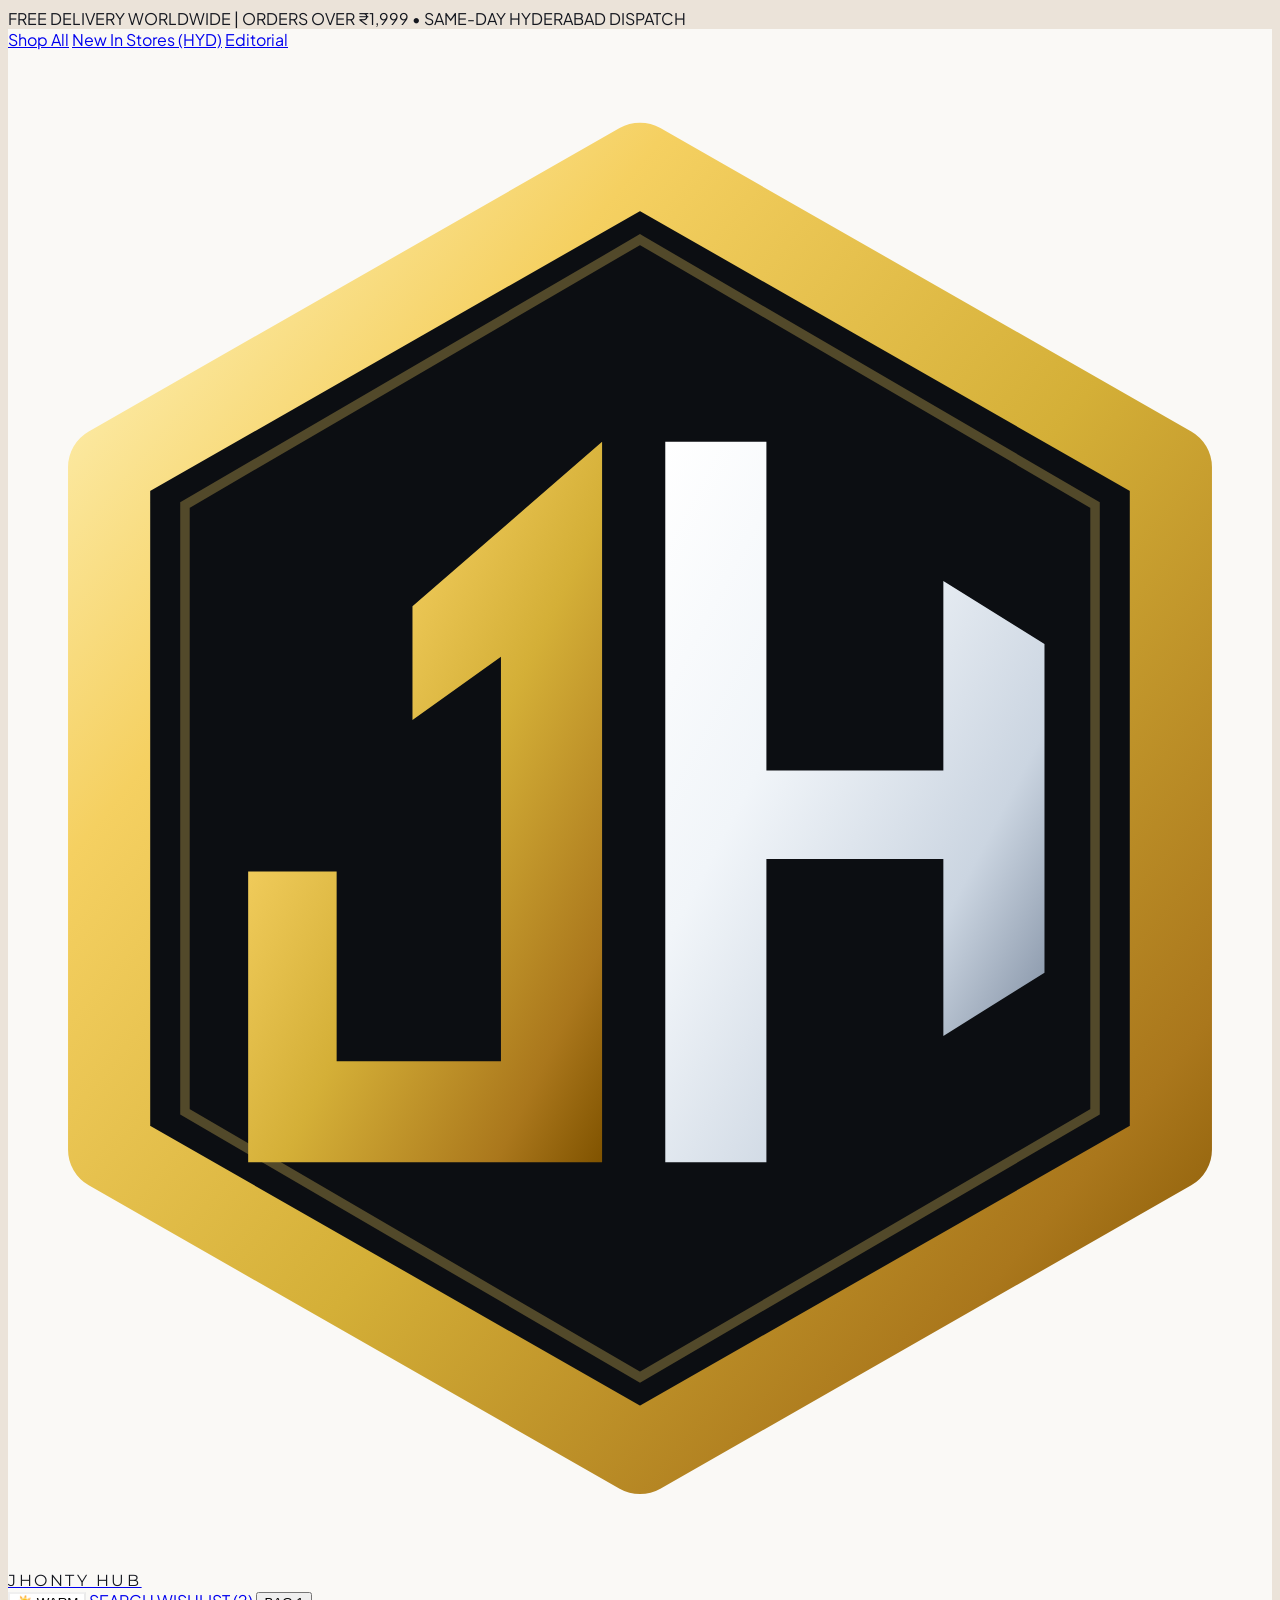
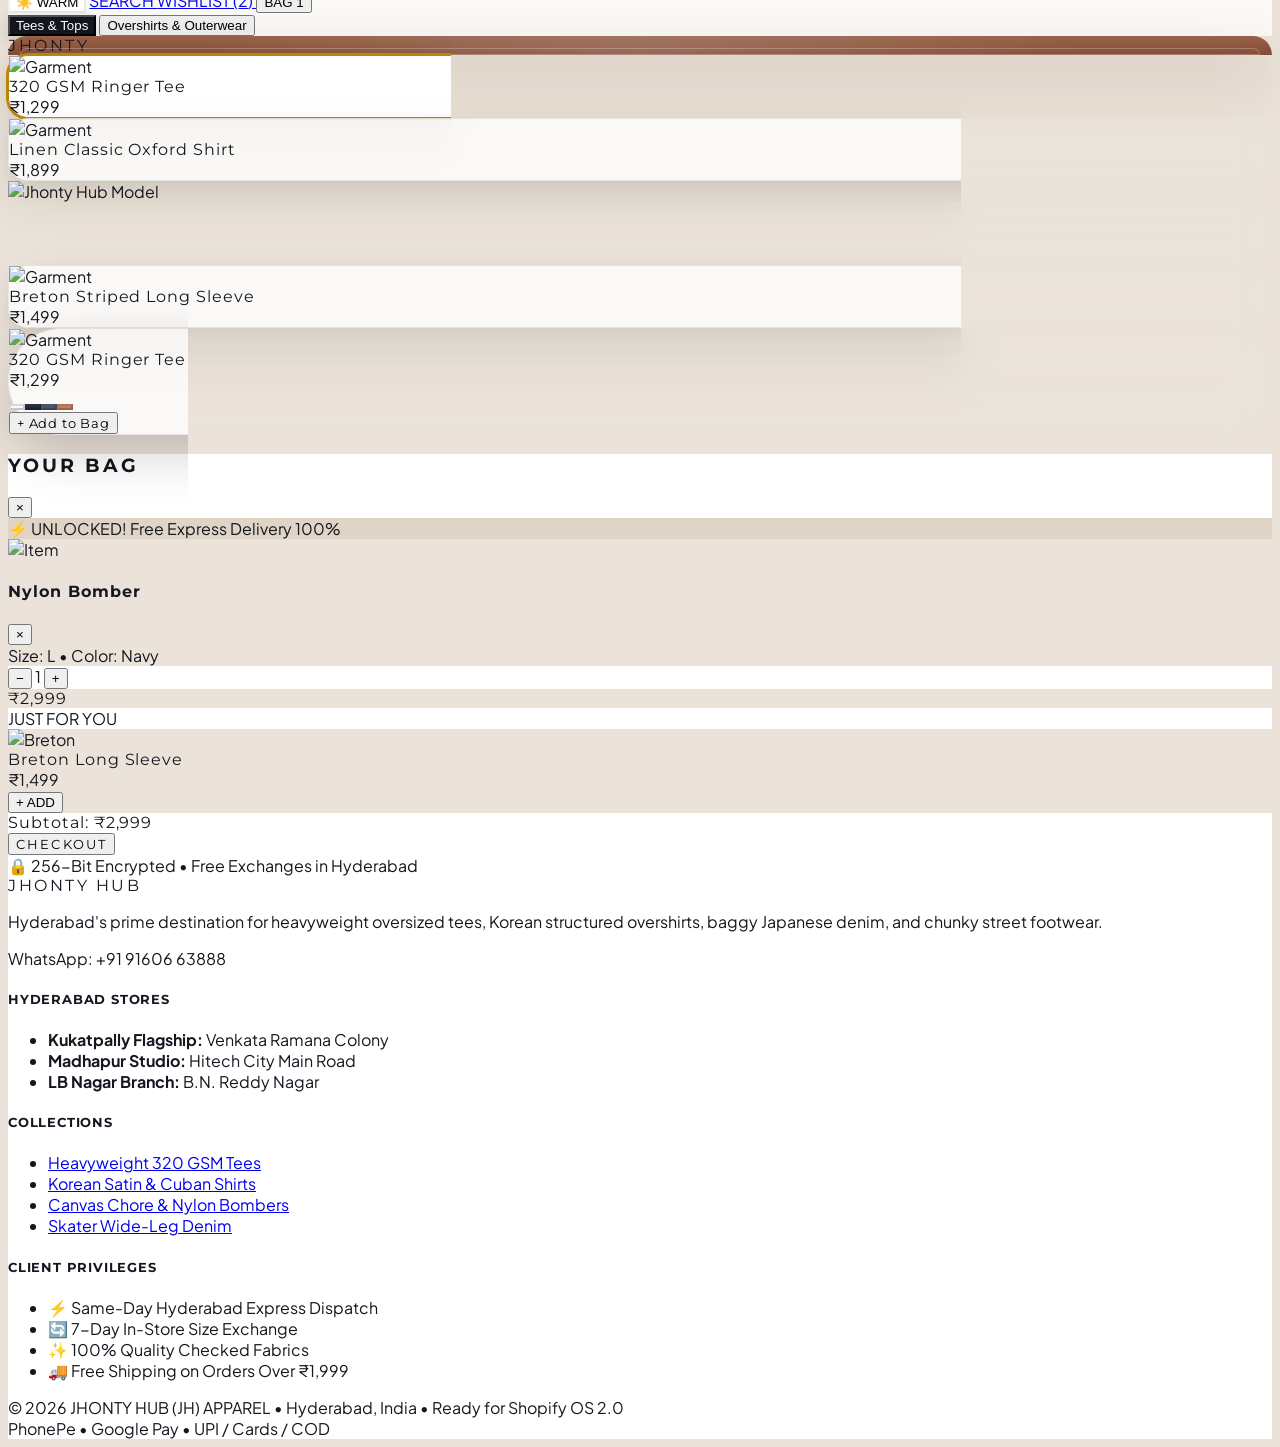
==== index.html @ d98a4bf0 "Transform Jhonty Hub into 3D Interactive Virtual Try-On Showroom (VÄRDE clone with terracotta arch, " ====
<!DOCTYPE html>
<html lang="en" data-theme="warm">
<head>
  <meta charset="UTF-8">
  <meta name="viewport" content="width=device-width, initial-scale=1.0">
  <title>JHONTY HUB — Interactive Digital Showroom &amp; Luxe Streetwear</title>
  <script src="https://www.gstatic.com/antigravity/web/dev/tailwindcss.min.js"></script>
  <script src="https://cdn.tailwindcss.com"></script>
  <link rel="preconnect" href="https://fonts.googleapis.com">
  <link rel="preconnect" href="https://fonts.gstatic.com" crossorigin>
  <link href="https://fonts.googleapis.com/css2?family=Montserrat:wght@400;500;600;700;800;900&family=Plus+Jakarta+Sans:wght@300;400;500;600;700;800&family=Space+Grotesk:wght@500;700&display=swap" rel="stylesheet">
  
  <style>
    /* ==========================================================================
       VÄRDE-STYLE DIGITAL SHOWROOM THEME VARIABLES
       Warm Architectural Sand / Terracotta & Obsidian Noir
       ========================================================================== */
    :root, [data-theme="warm"] {
      --bg-canvas: #ebe3d9;
      --bg-stage: #dfd4c5;
      --bg-surface: #ffffff;
      --bg-glass: rgba(255, 255, 255, 0.78);
      --bg-card: rgba(255, 255, 255, 0.85);
      --border-subtle: rgba(0, 0, 0, 0.08);
      --border-accent: rgba(184, 134, 11, 0.4);
      
      --arch-terracotta: #c47c5d;
      --arch-shadow: rgba(84, 42, 24, 0.22);
      --pedestal-color: #d1c4b2;
      
      --text-main: #14171f;
      --text-secondary: #575f6e;
      --text-muted: #8b93a0;
      
      --gold-primary: #b8860b;
      --gold-gradient: linear-gradient(135deg, #d4af37 0%, #b8860b 50%, #7c5806 100%);
      --card-shadow: 0 20px 45px rgba(45, 30, 20, 0.12), 0 4px 12px rgba(0, 0, 0, 0.05);
      --hud-shadow: 0 20px 50px rgba(0, 0, 0, 0.18);
    }

    [data-theme="dark"] {
      --bg-canvas: #0c0e12;
      --bg-stage: #14171f;
      --bg-surface: #12151d;
      --bg-glass: rgba(18, 21, 29, 0.85);
      --bg-card: rgba(24, 28, 38, 0.85);
      --border-subtle: rgba(255, 255, 255, 0.1);
      --border-accent: rgba(212, 175, 55, 0.45);
      
      --arch-terracotta: #543122;
      --arch-shadow: rgba(0, 0, 0, 0.6);
      --pedestal-color: #1e222d;
      
      --text-main: #f8fafc;
      --text-secondary: #94a3b8;
      --text-muted: #64748b;
      
      --gold-primary: #d4af37;
      --gold-gradient: linear-gradient(135deg, #fef08a 0%, #d4af37 50%, #996515 100%);
      --card-shadow: 0 20px 50px rgba(0, 0, 0, 0.6), 0 0 25px rgba(212, 175, 55, 0.1);
      --hud-shadow: 0 20px 50px rgba(0, 0, 0, 0.7);
    }

    body {
      background-color: var(--bg-canvas);
      color: var(--text-main);
      font-family: 'Plus Jakarta Sans', sans-serif;
      overflow-x: hidden;
      transition: background-color 0.4s ease, color 0.4s ease;
    }

    .font-brand {
      font-family: 'Montserrat', sans-serif;
      letter-spacing: 0.16em;
    }

    .font-ui {
      font-family: 'Montserrat', sans-serif;
      letter-spacing: 0.06em;
    }

    /* Universal Scrollbar Elimination */
    ::-webkit-scrollbar {
      width: 0px !important;
      height: 0px !important;
      display: none !important;
    }
    * {
      -ms-overflow-style: none !important;
      scrollbar-width: none !important;
    }

    /* Architectural Stage Arch Styling */
    .neoclassical-arch {
      background: radial-gradient(circle at 50% 120%, rgba(255,255,255,0.2) 0%, transparent 70%),
                  linear-gradient(180deg, var(--arch-terracotta) 0%, #a86245 100%);
      border-radius: 400px 400px 0 0;
      box-shadow: inset 0 25px 60px rgba(0,0,0,0.25), 0 25px 50px var(--arch-shadow);
      position: relative;
    }
    .neoclassical-arch::before {
      content: '';
      position: absolute;
      inset: 12px 12px 0 12px;
      border-radius: 390px 390px 0 0;
      border: 1px solid rgba(255, 255, 255, 0.25);
      pointer-events: none;
    }

    /* 3D Floating Orbit Cards */
    .orbit-card {
      background: var(--bg-glass);
      backdrop-filter: blur(16px);
      -webkit-backdrop-filter: blur(16px);
      border: 1px solid var(--border-subtle);
      box-shadow: var(--card-shadow);
      border-radius: 20px;
      transition: all 0.35s cubic-bezier(0.16, 1, 0.3, 1);
      cursor: pointer;
    }
    .orbit-card:hover {
      transform: translateY(-6px) scale(1.03);
      border-color: var(--gold-primary);
      box-shadow: 0 25px 50px rgba(0,0,0,0.2), 0 0 20px rgba(212, 175, 55, 0.25);
    }
    .orbit-card.is-active {
      border-color: var(--gold-primary);
      box-shadow: 0 0 0 2px var(--gold-primary), var(--card-shadow);
      background: var(--bg-surface);
    }

    /* Bottom Floating Garment HUD Pill */
    .showroom-hud {
      background: var(--bg-glass);
      backdrop-filter: blur(20px);
      -webkit-backdrop-filter: blur(20px);
      border: 1px solid var(--border-subtle);
      border-radius: 9999px;
      box-shadow: var(--hud-shadow);
    }

    /* Model Dressing Animation */
    .model-viewport {
      transition: opacity 0.25s ease-out, transform 0.3s cubic-bezier(0.16, 1, 0.3, 1);
    }
    .model-viewport.fade-out {
      opacity: 0;
      transform: scale(0.98);
    }
    .model-viewport.fade-in {
      opacity: 1;
      transform: scale(1);
    }

    /* Category Pill Selector */
    .category-pill {
      transition: all 0.25s ease;
      cursor: pointer;
    }
    .category-pill.active {
      background: #14171f;
      color: #ffffff;
      box-shadow: 0 4px 15px rgba(0,0,0,0.15);
    }
    [data-theme="dark"] .category-pill.active {
      background: #ffffff;
      color: #0c0e12;
    }
  </style>
</head>
<body class="selection:bg-amber-400 selection:text-black min-h-screen flex flex-col justify-between">

  <!-- Top Dark Announcement Bar (VÄRDE Style) -->
  <div class="bg-[#14171f] text-white text-[11px] font-bold tracking-[0.14em] uppercase py-2.5 px-6 text-center">
    <span>FREE DELIVERY WORLDWIDE | ORDERS OVER ₹1,999 &bull; SAME-DAY HYDERABAD DISPATCH</span>
  </div>

  <!-- Main Luxury Header -->
  <header class="sticky top-0 z-40 transition-colors backdrop-blur-xl border-b" style="background-color: var(--bg-glass); border-color: var(--border-subtle);">
    <div class="max-w-7xl mx-auto px-6 h-18 flex items-center justify-between gap-4">
      
      <!-- Left Navigation Links -->
      <nav class="hidden md:flex items-center space-x-7 text-xs font-bold uppercase tracking-widest" style="color: var(--text-secondary);">
        <a href="#showroom" class="hover:text-black dark:hover:text-white transition">Shop All</a>
        <a href="#new-in" class="hover:text-black dark:hover:text-white transition flex items-center gap-1.5">
          <span>New In</span>
          <span class="w-1.5 h-1.5 rounded-full bg-amber-500 animate-pulse"></span>
        </a>
        <a href="#stores" class="hover:text-black dark:hover:text-white transition">Stores (HYD)</a>
        <a href="#editorial" class="hover:text-black dark:hover:text-white transition">Editorial</a>
      </nav>

      <!-- Center Logo Lockup (Interlocking JH Vector Emblem + JHONTY HUB) -->
      <a href="javascript:void(0)" class="flex items-center gap-3 group">
        <div class="w-9 h-11 flex-shrink-0 filter drop-shadow-[0_0_12px_rgba(212,175,55,0.4)] transition-transform group-hover:scale-105">
          <svg xmlns="http://www.w3.org/2000/svg" viewBox="0 0 200 240" class="w-full h-full" fill="none">
            <defs>
              <linearGradient id="jhGold" x1="0%" y1="0%" x2="100%" y2="100%">
                <stop offset="0%" stop-color="#FFF5C0" />
                <stop offset="25%" stop-color="#F5D061" />
                <stop offset="55%" stop-color="#D4AF37" />
                <stop offset="85%" stop-color="#AA771C" />
                <stop offset="100%" stop-color="#805300" />
              </linearGradient>
              <linearGradient id="jhPlat" x1="0%" y1="0%" x2="100%" y2="100%">
                <stop offset="0%" stop-color="#FFFFFF" />
                <stop offset="35%" stop-color="#F1F5F9" />
                <stop offset="70%" stop-color="#CBD5E1" />
                <stop offset="100%" stop-color="#64748B" />
              </linearGradient>
            </defs>
            <polygon points="100,18 184,66 184,174 100,222 16,174 16,66" stroke="url(#jhGold)" stroke-width="13" stroke-linejoin="round" stroke-linecap="round" fill="#0C0E12" />
            <polygon points="100,30 172,72 172,168 100,210 28,168 28,72" stroke="rgba(245, 208, 97, 0.3)" stroke-width="1.5" fill="none" />
            <path d="M 64,88 L 94,62 L 94,176 L 38,176 L 38,130 L 52,130 L 52,160 L 78,160 L 78,96 L 64,106 Z" fill="url(#jhGold)" />
            <path d="M 104,62 L 120,62 L 120,114 L 148,114 L 148,84 L 164,94 L 164,146 L 148,156 L 148,128 L 120,128 L 120,176 L 104,176 Z" fill="url(#jhPlat)" />
          </svg>
        </div>
        <div class="font-brand text-xl sm:text-2xl font-black tracking-[0.2em] uppercase leading-none" style="color: var(--text-main);">
          JHONTY HUB
        </div>
      </a>

      <!-- Right Action Items (Search, Wishlist, Bag, Theme Switch) -->
      <div class="flex items-center space-x-6 text-xs font-bold uppercase tracking-wider" style="color: var(--text-secondary);">
        
        <!-- Dark / Light Theme Toggle -->
        <button onclick="toggleTheme()" class="flex items-center gap-1.5 px-3 py-1.5 rounded-full border hover:border-amber-500 transition text-[11px]" style="border-color: var(--border-subtle); background-color: var(--bg-surface);">
          <span id="themeEmoji">☀️</span>
          <span id="themeText" class="hidden sm:inline">WARM</span>
        </button>

        <a href="javascript:void(0)" onclick="document.getElementById('quick-search').focus()" class="hidden sm:inline hover:text-black dark:hover:text-white transition">
          SEARCH
        </a>

        <a href="javascript:void(0)" onclick="alert('Wishlist: 2 exclusive Jhonty drops saved.')" class="hover:text-black dark:hover:text-white transition">
          WISHLIST (<span id="wishlist-count">2</span>)
        </a>

        <button onclick="toggleBag(true)" class="flex items-center gap-1.5 px-4 py-2 rounded-full bg-[#14171f] text-white dark:bg-white dark:text-black hover:opacity-90 transition shadow-md">
          <span>BAG</span>
          <span class="w-4 h-4 rounded-full bg-amber-400 text-black text-[10px] font-black flex items-center justify-center" id="header-bag-count">1</span>
        </button>
      </div>

    </div>
  </header>

  <!-- ==========================================================================
       VÄRDE-STYLE 3D DIGITAL SHOWROOM (VIRTUAL TRY-ON STAGE)
       ========================================================================== -->
  <main id="showroom" class="relative flex-grow flex flex-col items-center justify-center px-4 py-6 md:py-10 overflow-hidden">
    
    <!-- Top Floating Category Pill Switcher (Tees | Overshirt) -->
    <div class="relative z-20 flex items-center p-1.5 rounded-full mb-6 border shadow-lg" style="background-color: var(--bg-glass); border-color: var(--border-subtle);">
      <button id="cat-btn-tees" onclick="switchCategory('tees')" class="category-pill active px-6 py-2 rounded-full text-xs font-bold uppercase tracking-wider">
        Tees &amp; Tops
      </button>
      <button id="cat-btn-overshirt" onclick="switchCategory('overshirt')" class="category-pill px-6 py-2 rounded-full text-xs font-bold uppercase tracking-wider text-slate-500">
        Overshirts &amp; Outerwear
      </button>
    </div>

    <!-- Central Stage Area (Neoclassical Arch & Floating Cards) -->
    <div class="relative w-full max-w-6xl mx-auto flex items-center justify-center min-h-[580px] md:min-h-[640px]">
      
      <!-- Architectural Neoclassical Colonnade Arch Backdrop -->
      <div class="absolute w-[340px] sm:w-[420px] md:w-[480px] h-[520px] md:h-[600px] bottom-0 neoclassical-arch z-0 flex flex-col items-center justify-start pt-10">
        <!-- Sunburst Emblem on the Arch Keyway -->
        <div class="w-16 h-16 rounded-full border border-white/30 flex items-center justify-center opacity-40">
          <div class="w-8 h-8 rounded-full border border-white/40"></div>
        </div>
        <!-- Inscribed Brand Name in the Arch Header -->
        <div class="text-white/20 font-brand text-3xl font-black tracking-[0.3em] uppercase mt-4 select-none">
          JHONTY
        </div>
      </div>

      <!-- Pedestal / Circular Floor Stand under Model -->
      <div class="absolute bottom-4 w-[280px] sm:w-[360px] md:w-[400px] h-[36px] rounded-[100%] shadow-2xl z-0" style="background: radial-gradient(ellipse at center, rgba(30,20,15,0.45) 0%, rgba(30,20,15,0.15) 50%, transparent 80%);"></div>

      <!-- Left Orbiting Product Cards (Float in 3D) -->
      <div class="absolute left-2 md:left-6 lg:left-12 top-1/2 -translate-y-1/2 z-20 flex flex-col gap-5 w-44 sm:w-52 pointer-events-auto">
        
        <!-- Left Card 1 -->
        <div id="card-left-1" onclick="selectGarmentByIndex(0)" class="orbit-card p-3.5 flex items-center gap-3 is-active">
          <div class="w-14 h-16 rounded-xl bg-white/40 dark:bg-black/30 p-1 flex items-center justify-center flex-shrink-0 overflow-hidden">
            <img id="thumb-left-1" src="https://images.unsplash.com/photo-1521572267360-ee0c2909d518?auto=format&fit=crop&w=200&q=80" alt="Garment" class="w-full h-full object-contain">
          </div>
          <div class="flex-grow">
            <div id="name-left-1" class="font-ui text-[11px] font-bold line-clamp-1" style="color: var(--text-main);">Ringer Tee</div>
            <div id="price-left-1" class="text-xs font-black text-amber-500 mt-0.5">₹1,299</div>
          </div>
        </div>

        <!-- Left Card 2 -->
        <div id="card-left-2" onclick="selectGarmentByIndex(1)" class="orbit-card p-3.5 flex items-center gap-3">
          <div class="w-14 h-16 rounded-xl bg-white/40 dark:bg-black/30 p-1 flex items-center justify-center flex-shrink-0 overflow-hidden">
            <img id="thumb-left-2" src="https://images.unsplash.com/photo-1602810318383-e386cc2a3ccf?auto=format&fit=crop&w=200&q=80" alt="Garment" class="w-full h-full object-contain">
          </div>
          <div class="flex-grow">
            <div id="name-left-2" class="font-ui text-[11px] font-bold line-clamp-1" style="color: var(--text-main);">Linen Shirt</div>
            <div id="price-left-2" class="text-xs font-black text-amber-500 mt-0.5">₹1,899</div>
          </div>
        </div>

      </div>

      <!-- Live Model Display (Center Stage) -->
      <div class="relative z-10 w-[300px] sm:w-[380px] md:w-[440px] h-[520px] md:h-[590px] flex items-end justify-center">
        <div id="model-container" class="model-viewport w-full h-full flex items-end justify-center">
          <img id="active-model-image" src="https://images.unsplash.com/photo-1539571696357-5a69c17a67c6?auto=format&fit=crop&w=800&q=85" alt="Jhonty Hub Model" class="h-full w-auto object-contain filter drop-shadow-[0_20px_25px_rgba(0,0,0,0.35)] select-none pointer-events-none">
        </div>
      </div>

      <!-- Right Orbiting Product Cards (Float in 3D) -->
      <div class="absolute right-2 md:right-6 lg:right-12 top-1/2 -translate-y-1/2 z-20 flex flex-col gap-5 w-44 sm:w-52 pointer-events-auto">
        
        <!-- Right Card 1 -->
        <div id="card-right-1" onclick="selectGarmentByIndex(2)" class="orbit-card p-3.5 flex items-center gap-3">
          <div class="w-14 h-16 rounded-xl bg-white/40 dark:bg-black/30 p-1 flex items-center justify-center flex-shrink-0 overflow-hidden">
            <img id="thumb-right-1" src="https://images.unsplash.com/photo-1556905055-8f358a7a47b2?auto=format&fit=crop&w=200&q=80" alt="Garment" class="w-full h-full object-contain">
          </div>
          <div class="flex-grow">
            <div id="name-right-1" class="font-ui text-[11px] font-bold line-clamp-1" style="color: var(--text-main);">Loop Hoodie</div>
            <div id="price-right-1" class="text-xs font-black text-amber-500 mt-0.5">₹2,499</div>
          </div>
        </div>

        <!-- Right Card 2 -->
        <div id="card-right-2" onclick="selectGarmentByIndex(3)" class="orbit-card p-3.5 flex items-center gap-3">
          <div class="w-14 h-16 rounded-xl bg-white/40 dark:bg-black/30 p-1 flex items-center justify-center flex-shrink-0 overflow-hidden">
            <img id="thumb-right-2" src="https://images.unsplash.com/photo-1618354691373-d851c5c3a990?auto=format&fit=crop&w=200&q=80" alt="Garment" class="w-full h-full object-contain">
          </div>
          <div class="flex-grow">
            <div id="name-right-2" class="font-ui text-[11px] font-bold line-clamp-1" style="color: var(--text-main);">Breton Striped</div>
            <div id="price-right-2" class="text-xs font-black text-amber-500 mt-0.5">₹1,499</div>
          </div>
        </div>

      </div>

    </div>

    <!-- Bottom Floating Garment HUD Pill Controller (Matches Video Exactly) -->
    <div class="relative z-20 mt-4 showroom-hud px-5 py-3 flex flex-wrap items-center justify-between gap-4 sm:gap-8 max-w-xl w-full">
      
      <!-- Current Garment Thumbnail & Details -->
      <div class="flex items-center gap-3">
        <div class="w-10 h-10 rounded-xl bg-white/60 dark:bg-black/40 p-1 flex items-center justify-center overflow-hidden border" style="border-color: var(--border-subtle);">
          <img id="hud-active-thumb" src="https://images.unsplash.com/photo-1521572267360-ee0c2909d518?auto=format&fit=crop&w=150&q=80" alt="Garment" class="w-full h-full object-contain">
        </div>
        <div>
          <div id="hud-active-title" class="font-ui text-xs font-black" style="color: var(--text-main);">320 GSM Ringer Tee</div>
          <div id="hud-active-price" class="text-xs font-black text-amber-500">₹1,299</div>
        </div>
      </div>

      <!-- Color Swatch Dots -->
      <div class="flex items-center space-x-2" id="hud-color-swatches">
        <button onclick="selectColor(0)" class="w-5 h-5 rounded-full bg-[#f8fafc] border-2 border-amber-500 shadow-sm focus:outline-none"></button>
        <button onclick="selectColor(1)" class="w-5 h-5 rounded-full bg-[#1e293b] border border-black/20 shadow-sm focus:outline-none"></button>
        <button onclick="selectColor(2)" class="w-5 h-5 rounded-full bg-[#475569] border border-black/20 shadow-sm focus:outline-none"></button>
        <button onclick="selectColor(3)" class="w-5 h-5 rounded-full bg-[#c47c5d] border border-black/20 shadow-sm focus:outline-none"></button>
      </div>

      <!-- Add to Bag CTA Button -->
      <button onclick="addCurrentItemToBag()" class="px-6 py-2.5 rounded-full bg-[#14171f] text-white dark:bg-white dark:text-black font-ui text-xs font-black uppercase tracking-wider hover:opacity-90 transition flex items-center gap-2 shadow-md">
        <span>+ Add to Bag</span>
      </button>

    </div>

  </main>

  <!-- ==========================================================================
       "YOUR BAG" SLIDE-OUT CART DRAWER (MATCHES VIDEO EXACTLY 00:09)
       ========================================================================== -->
  <div id="bag-drawer-overlay" class="fixed inset-0 bg-black/60 backdrop-blur-sm z-50 opacity-0 pointer-events-none transition-opacity duration-300" onclick="toggleBag(false)"></div>
  
  <div id="bag-drawer" class="fixed top-0 right-0 bottom-0 w-full max-w-md border-l z-50 transform translate-x-full transition-transform duration-300 flex flex-col p-6 shadow-2xl" style="background-color: var(--bg-surface); border-color: var(--border-subtle); color: var(--text-main);">
    
    <!-- Drawer Header -->
    <div class="flex items-center justify-between pb-4 border-b" style="border-color: var(--border-subtle);">
      <h3 class="font-brand text-lg font-bold tracking-wider">YOUR BAG</h3>
      <button onclick="toggleBag(false)" class="text-2xl text-slate-400 hover:text-black dark:hover:text-white transition">&times;</button>
    </div>

    <!-- Free Delivery Progress Meter -->
    <div class="py-3 px-4 rounded-xl my-4 text-xs font-bold" style="background-color: var(--bg-stage);">
      <div class="flex items-center justify-between text-emerald-600 dark:text-emerald-400 mb-1.5">
        <span>⚡ UNLOCKED! Free Express Delivery</span>
        <span>100%</span>
      </div>
      <div class="w-full bg-black/10 rounded-full h-1.5 overflow-hidden">
        <div class="bg-emerald-500 h-full rounded-full" style="width: 100%;"></div>
      </div>
    </div>

    <!-- Bag Items List -->
    <div id="bag-items-list" class="flex-grow overflow-y-auto space-y-4 pr-1">
      
      <!-- Primary Item in Bag -->
      <div class="flex gap-4 p-4 rounded-2xl border" style="background-color: var(--bg-canvas); border-color: var(--border-subtle);">
        <img id="bag-primary-img" src="https://images.unsplash.com/photo-1551028719-00167b16eac5?auto=format&fit=crop&w=200&q=80" alt="Item" class="w-18 h-22 object-cover rounded-xl bg-black/10">
        <div class="flex-grow flex flex-col justify-between">
          <div>
            <div class="flex justify-between items-start">
              <h4 id="bag-primary-title" class="font-ui text-sm font-bold">Nylon Bomber</h4>
              <button onclick="removeBagItem(this)" class="text-slate-400 hover:text-rose-500 text-sm">&times;</button>
            </div>
            <div class="text-[11px] text-slate-500 mt-0.5">Size: L &bull; Color: Navy</div>
          </div>
          <div class="flex items-center justify-between mt-3">
            <!-- Stepper -->
            <div class="flex items-center border rounded-lg text-xs" style="border-color: var(--border-subtle); background-color: var(--bg-surface);">
              <button class="px-2.5 py-1 text-slate-500 hover:text-black">&minus;</button>
              <span class="px-2 font-bold">1</span>
              <button class="px-2.5 py-1 text-slate-500 hover:text-black">&plus;</button>
            </div>
            <div id="bag-primary-price" class="font-ui font-black text-sm text-amber-500">₹2,999</div>
          </div>
        </div>
      </div>

    </div>

    <!-- "Just for You" Cross-Sell Upsell Card (From Video 00:09) -->
    <div class="pt-4 border-t my-4" style="border-color: var(--border-subtle);">
      <div class="text-[10px] font-black uppercase tracking-widest text-slate-400 mb-2">JUST FOR YOU</div>
      <div class="flex items-center justify-between p-3 rounded-xl border" style="background-color: var(--bg-canvas); border-color: var(--border-subtle);">
        <div class="flex items-center gap-3">
          <img src="https://images.unsplash.com/photo-1618354691373-d851c5c3a990?auto=format&fit=crop&w=120&q=80" alt="Breton" class="w-12 h-14 object-cover rounded-lg">
          <div>
            <div class="font-ui text-xs font-bold">Breton Long Sleeve</div>
            <div class="text-xs font-black text-amber-500">₹1,499</div>
          </div>
        </div>
        <button onclick="addCrossSell()" class="px-3 py-1.5 rounded-full bg-[#14171f] text-white dark:bg-white dark:text-black text-[10px] font-black uppercase tracking-wider hover:opacity-90 transition">
          + ADD
        </button>
      </div>
    </div>

    <!-- Drawer Checkout Footer -->
    <div class="pt-4 border-t space-y-3" style="border-color: var(--border-subtle);">
      <div class="flex items-center justify-between font-ui text-sm font-bold">
        <span class="text-slate-500">Subtotal:</span>
        <span id="bag-subtotal" class="text-lg font-black" style="color: var(--text-main);">₹2,999</span>
      </div>
      <button onclick="alert('Proceeding to 100% Secure Checkout via PhonePe / GPay / Cards / COD...');" class="w-full py-4 rounded-full bg-[#14171f] text-white dark:bg-white dark:text-black font-brand font-black text-xs uppercase tracking-[0.2em] hover:opacity-90 transition shadow-xl">
        CHECKOUT
      </button>
      <div class="text-center text-[10px] text-slate-400 flex items-center justify-center gap-2">
        <span>🔒 256-Bit Encrypted</span>
        <span>&bull;</span>
        <span>Free Exchanges in Hyderabad</span>
      </div>
    </div>

  </div>

  <!-- Hyderabad Stores & Sitemaps Strip -->
  <footer id="stores" class="border-t py-12 px-6 transition-colors" style="background-color: var(--bg-surface); border-color: var(--border-subtle);">
    <div class="max-w-7xl mx-auto grid grid-cols-1 md:grid-cols-4 gap-8">
      
      <!-- Col 1: Brand Info -->
      <div class="space-y-3">
        <div class="font-brand text-lg font-black tracking-widest uppercase">JHONTY HUB</div>
        <p class="text-xs text-slate-500 leading-relaxed">
          Hyderabad's prime destination for heavyweight oversized tees, Korean structured overshirts, baggy Japanese denim, and chunky street footwear.
        </p>
        <div class="text-xs font-bold text-amber-500">WhatsApp: +91 91606 63888</div>
      </div>

      <!-- Col 2: Hyderabad Flagships -->
      <div>
        <h5 class="font-ui text-xs font-bold uppercase tracking-widest mb-3">HYDERABAD STORES</h5>
        <ul class="space-y-2 text-xs text-slate-500">
          <li><strong>Kukatpally Flagship:</strong> Venkata Ramana Colony</li>
          <li><strong>Madhapur Studio:</strong> Hitech City Main Road</li>
          <li><strong>LB Nagar Branch:</strong> B.N. Reddy Nagar</li>
        </ul>
      </div>

      <!-- Col 3: Collections -->
      <div>
        <h5 class="font-ui text-xs font-bold uppercase tracking-widest mb-3">COLLECTIONS</h5>
        <ul class="space-y-2 text-xs text-slate-500">
          <li><a href="#showroom" onclick="switchCategory('tees')" class="hover:text-black dark:hover:text-white">Heavyweight 320 GSM Tees</a></li>
          <li><a href="#showroom" onclick="switchCategory('overshirt')" class="hover:text-black dark:hover:text-white">Korean Satin &amp; Cuban Shirts</a></li>
          <li><a href="#showroom" onclick="switchCategory('overshirt')" class="hover:text-black dark:hover:text-white">Canvas Chore &amp; Nylon Bombers</a></li>
          <li><a href="#showroom" class="hover:text-black dark:hover:text-white">Skater Wide-Leg Denim</a></li>
        </ul>
      </div>

      <!-- Col 4: Services -->
      <div>
        <h5 class="font-ui text-xs font-bold uppercase tracking-widest mb-3">CLIENT PRIVILEGES</h5>
        <ul class="space-y-2 text-xs text-slate-500">
          <li>⚡ Same-Day Hyderabad Express Dispatch</li>
          <li>🔄 7-Day In-Store Size Exchange</li>
          <li>✨ 100% Quality Checked Fabrics</li>
          <li>🚚 Free Shipping on Orders Over ₹1,999</li>
        </ul>
      </div>

    </div>

    <!-- Copyright -->
    <div class="max-w-7xl mx-auto pt-8 mt-8 border-t flex flex-col sm:flex-row items-center justify-between text-[11px] text-slate-400 gap-4" style="border-color: var(--border-subtle);">
      <div>&copy; 2026 JHONTY HUB (JH) APPAREL &bull; Hyderabad, India &bull; Ready for Shopify OS 2.0</div>
      <div class="flex items-center space-x-3">
        <span>PhonePe</span>
        <span>&bull;</span>
        <span>Google Pay</span>
        <span>&bull;</span>
        <span>UPI / Cards / COD</span>
      </div>
    </div>
  </footer>

  <!-- ==========================================================================
       INTERACTIVE WARDROBE DATA & SCRIPT ENGINE
       ========================================================================== -->
  <script>
    // Wardrobe Dataset for Interactive Virtual Try-on (Matches Video Flow)
    const wardrobeCatalog = {
      tees: [
        {
          id: 'ringer-tee',
          name: '320 GSM Ringer Tee',
          price: 1299,
          thumb: 'https://images.unsplash.com/photo-1521572267360-ee0c2909d518?auto=format&fit=crop&w=250&q=80',
          modelImg: 'https://images.unsplash.com/photo-1539571696357-5a69c17a67c6?auto=format&fit=crop&w=800&q=85',
          swatches: ['#f8fafc', '#1e293b', '#475569', '#c47c5d']
        },
        {
          id: 'linen-shirt',
          name: 'Linen Classic Oxford Shirt',
          price: 1899,
          thumb: 'https://images.unsplash.com/photo-1602810318383-e386cc2a3ccf?auto=format&fit=crop&w=250&q=80',
          modelImg: 'https://images.unsplash.com/photo-1507003211169-0a1dd7228f2d?auto=format&fit=crop&w=800&q=85',
          swatches: ['#93c5fd', '#f8fafc', '#fed7aa', '#1e293b']
        },
        {
          id: 'loop-hoodie',
          name: 'Loopback Heavy Hoodie',
          price: 2499,
          thumb: 'https://images.unsplash.com/photo-1556905055-8f358a7a47b2?auto=format&fit=crop&w=250&q=80',
          modelImg: 'https://images.unsplash.com/photo-1500648767791-00dcc994a43e?auto=format&fit=crop&w=800&q=85',
          swatches: ['#94a3b8', '#0f172a', '#475569', '#c47c5d']
        },
        {
          id: 'breton-striped',
          name: 'Breton Striped Long Sleeve',
          price: 1499,
          thumb: 'https://images.unsplash.com/photo-1618354691373-d851c5c3a990?auto=format&fit=crop&w=250&q=80',
          modelImg: 'https://images.unsplash.com/photo-1492562080023-ab3db95bfbce?auto=format&fit=crop&w=800&q=85',
          swatches: ['#1e293b', '#ffffff', '#b91c1c', '#0f766e']
        }
      ],
      overshirt: [
        {
          id: 'chore-jacket',
          name: 'Canvas Chore Jacket',
          price: 2699,
          thumb: 'https://images.unsplash.com/photo-1576995853123-5a10305d93c0?auto=format&fit=crop&w=250&q=80',
          modelImg: 'https://images.unsplash.com/photo-1519085360753-af0119f7cbe7?auto=format&fit=crop&w=800&q=85',
          swatches: ['#4d533c', '#78350f', '#0f172a', '#d4af37']
        },
        {
          id: 'nylon-bomber',
          name: 'Nylon Minimalist Bomber',
          price: 2999,
          thumb: 'https://images.unsplash.com/photo-1551028719-00167b16eac5?auto=format&fit=crop&w=250&q=80',
          modelImg: 'https://images.unsplash.com/photo-1506794778202-cad84cf45f1d?auto=format&fit=crop&w=800&q=85',
          swatches: ['#1e293b', '#0f172a', '#3f3f46', '#713f12']
        },
        {
          id: 'satin-cuban',
          name: 'Korean Liquid Satin Shirt',
          price: 1899,
          thumb: 'https://images.unsplash.com/photo-1596755094514-f87e34085b2c?auto=format&fit=crop&w=250&q=80',
          modelImg: 'https://images.unsplash.com/photo-1480429370139-e0132c086e2a?auto=format&fit=crop&w=800&q=85',
          swatches: ['#fef08a', '#e2e8f0', '#090d16', '#b8860b']
        },
        {
          id: 'varsity-jacket',
          name: 'Two-Tone Wool Varsity',
          price: 3499,
          thumb: 'https://images.unsplash.com/photo-1544441893-675973e31985?auto=format&fit=crop&w=250&q=80',
          modelImg: 'https://images.unsplash.com/photo-1519085360753-af0119f7cbe7?auto=format&fit=crop&w=800&q=85',
          swatches: ['#1e293b', '#881337', '#065f46', '#78350f']
        }
      ]
    };

    let activeCategory = 'tees';
    let activeGarmentIndex = 0;

    // Switch Category (Tees vs Overshirt)
    function switchCategory(category) {
      activeCategory = category;
      activeGarmentIndex = 0;

      // Update Pill UI
      const btnTees = document.getElementById('cat-btn-tees');
      const btnOvershirt = document.getElementById('cat-btn-overshirt');
      if (category === 'tees') {
        btnTees.className = 'category-pill active px-6 py-2 rounded-full text-xs font-bold uppercase tracking-wider';
        btnOvershirt.className = 'category-pill px-6 py-2 rounded-full text-xs font-bold uppercase tracking-wider text-slate-500';
      } else {
        btnOvershirt.className = 'category-pill active px-6 py-2 rounded-full text-xs font-bold uppercase tracking-wider';
        btnTees.className = 'category-pill px-6 py-2 rounded-full text-xs font-bold uppercase tracking-wider text-slate-500';
      }

      renderOrbitCards();
      dressModel(0);
    }

    // Render the 4 Floating Cards
    function renderOrbitCards() {
      const items = wardrobeCatalog[activeCategory];
      
      // Left 1
      document.getElementById('name-left-1').textContent = items[0].name;
      document.getElementById('price-left-1').textContent = '₹' + items[0].price.toLocaleString('en-IN');
      document.getElementById('thumb-left-1').src = items[0].thumb;

      // Left 2
      document.getElementById('name-left-2').textContent = items[1].name;
      document.getElementById('price-left-2').textContent = '₹' + items[1].price.toLocaleString('en-IN');
      document.getElementById('thumb-left-2').src = items[1].thumb;

      // Right 1
      document.getElementById('name-right-1').textContent = items[2].name;
      document.getElementById('price-right-1').textContent = '₹' + items[2].price.toLocaleString('en-IN');
      document.getElementById('thumb-right-1').src = items[2].thumb;

      // Right 2
      document.getElementById('name-right-2').textContent = items[3].name;
      document.getElementById('price-right-2').textContent = '₹' + items[3].price.toLocaleString('en-IN');
      document.getElementById('thumb-right-2').src = items[3].thumb;
    }

    // Select a Garment from Cards (0, 1, 2, or 3)
    function selectGarmentByIndex(index) {
      activeGarmentIndex = index;
      
      // Clear Active Ring
      ['card-left-1', 'card-left-2', 'card-right-1', 'card-right-2'].forEach((id, i) => {
        const el = document.getElementById(id);
        if (i === index) el.classList.add('is-active');
        else el.classList.remove('is-active');
      });

      dressModel(index);
    }

    // Dress the Model with Smooth Cross-fade Animation
    function dressModel(index) {
      const item = wardrobeCatalog[activeCategory][index];
      const modelContainer = document.getElementById('model-container');
      const modelImg = document.getElementById('active-model-image');

      // Trigger Fade Out
      modelContainer.classList.add('fade-out');

      setTimeout(() => {
        modelImg.src = item.modelImg;
        modelContainer.classList.remove('fade-out');
        modelContainer.classList.add('fade-in');

        // Update Bottom HUD Controller
        document.getElementById('hud-active-thumb').src = item.thumb;
        document.getElementById('hud-active-title').textContent = item.name;
        document.getElementById('hud-active-price').textContent = '₹' + item.price.toLocaleString('en-IN');

        // Update Swatches
        renderSwatches(item.swatches);

        setTimeout(() => modelContainer.classList.remove('fade-in'), 300);
      }, 180);
    }

    function renderSwatches(colors) {
      const container = document.getElementById('hud-color-swatches');
      container.innerHTML = '';
      colors.forEach((color, i) => {
        const btn = document.createElement('button');
        btn.className = `w-5 h-5 rounded-full border shadow-sm transition-transform hover:scale-110 ${i === 0 ? 'ring-2 ring-amber-500 scale-110' : ''}`;
        btn.style.backgroundColor = color;
        btn.style.borderColor = 'rgba(0,0,0,0.2)';
        btn.onclick = () => selectColor(i);
        container.appendChild(btn);
      });
    }

    function selectColor(i) {
      const swatches = document.querySelectorAll('#hud-color-swatches button');
      swatches.forEach((s, idx) => {
        if (idx === i) s.classList.add('ring-2', 'ring-amber-500', 'scale-110');
        else s.classList.remove('ring-2', 'ring-amber-500', 'scale-110');
      });
    }

    // Bag Drawer Logic
    function toggleBag(open) {
      const drawer = document.getElementById('bag-drawer');
      const overlay = document.getElementById('bag-drawer-overlay');
      if (open) {
        drawer.classList.remove('translate-x-full');
        drawer.classList.add('translate-x-0');
        overlay.classList.remove('opacity-0', 'pointer-events-none');
        overlay.classList.add('opacity-100', 'pointer-events-auto');
      } else {
        drawer.classList.remove('translate-x-0');
        drawer.classList.add('translate-x-full');
        overlay.classList.remove('opacity-100', 'pointer-events-auto');
        overlay.classList.add('opacity-0', 'pointer-events-none');
      }
    }

    function addCurrentItemToBag() {
      const item = wardrobeCatalog[activeCategory][activeGarmentIndex];
      document.getElementById('bag-primary-title').textContent = item.name;
      document.getElementById('bag-primary-price').textContent = '₹' + item.price.toLocaleString('en-IN');
      document.getElementById('bag-primary-img').src = item.thumb;
      document.getElementById('bag-subtotal').textContent = '₹' + item.price.toLocaleString('en-IN');
      
      toggleBag(true);
    }

    function addCrossSell() {
      const subtotalEl = document.getElementById('bag-subtotal');
      const current = parseInt(subtotalEl.textContent.replace(/[^0-9]/g, '')) || 2999;
      subtotalEl.textContent = '₹' + (current + 1499).toLocaleString('en-IN');
      alert('Breton Long Sleeve added to your bag!');
    }

    function removeBagItem(btn) {
      btn.closest('.flex').remove();
      document.getElementById('bag-subtotal').textContent = '₹0';
      document.getElementById('header-bag-count').textContent = '0';
    }

    // Theme Switcher (Warm Travertine vs Dark Obsidian)
    function toggleTheme() {
      const current = document.documentElement.getAttribute('data-theme') || 'warm';
      const next = current === 'warm' ? 'dark' : 'warm';
      document.documentElement.setAttribute('data-theme', next);
      
      document.getElementById('themeEmoji').textContent = next === 'dark' ? '🌙' : '☀️';
      document.getElementById('themeText').textContent = next === 'dark' ? 'DARK' : 'WARM';
      localStorage.setItem('jh_theme_mode', next);
    }

    // Initialize Showroom on Load
    window.addEventListener('DOMContentLoaded', () => {
      const savedTheme = localStorage.getItem('jh_theme_mode') || 'warm';
      document.documentElement.setAttribute('data-theme', savedTheme);
      document.getElementById('themeEmoji').textContent = savedTheme === 'dark' ? '🌙' : '☀️';
      document.getElementById('themeText').textContent = savedTheme === 'dark' ? 'DARK' : 'WARM';
      
      renderOrbitCards();
      renderSwatches(wardrobeCatalog.tees[0].swatches);
    });
  </script>
</body>
</html>
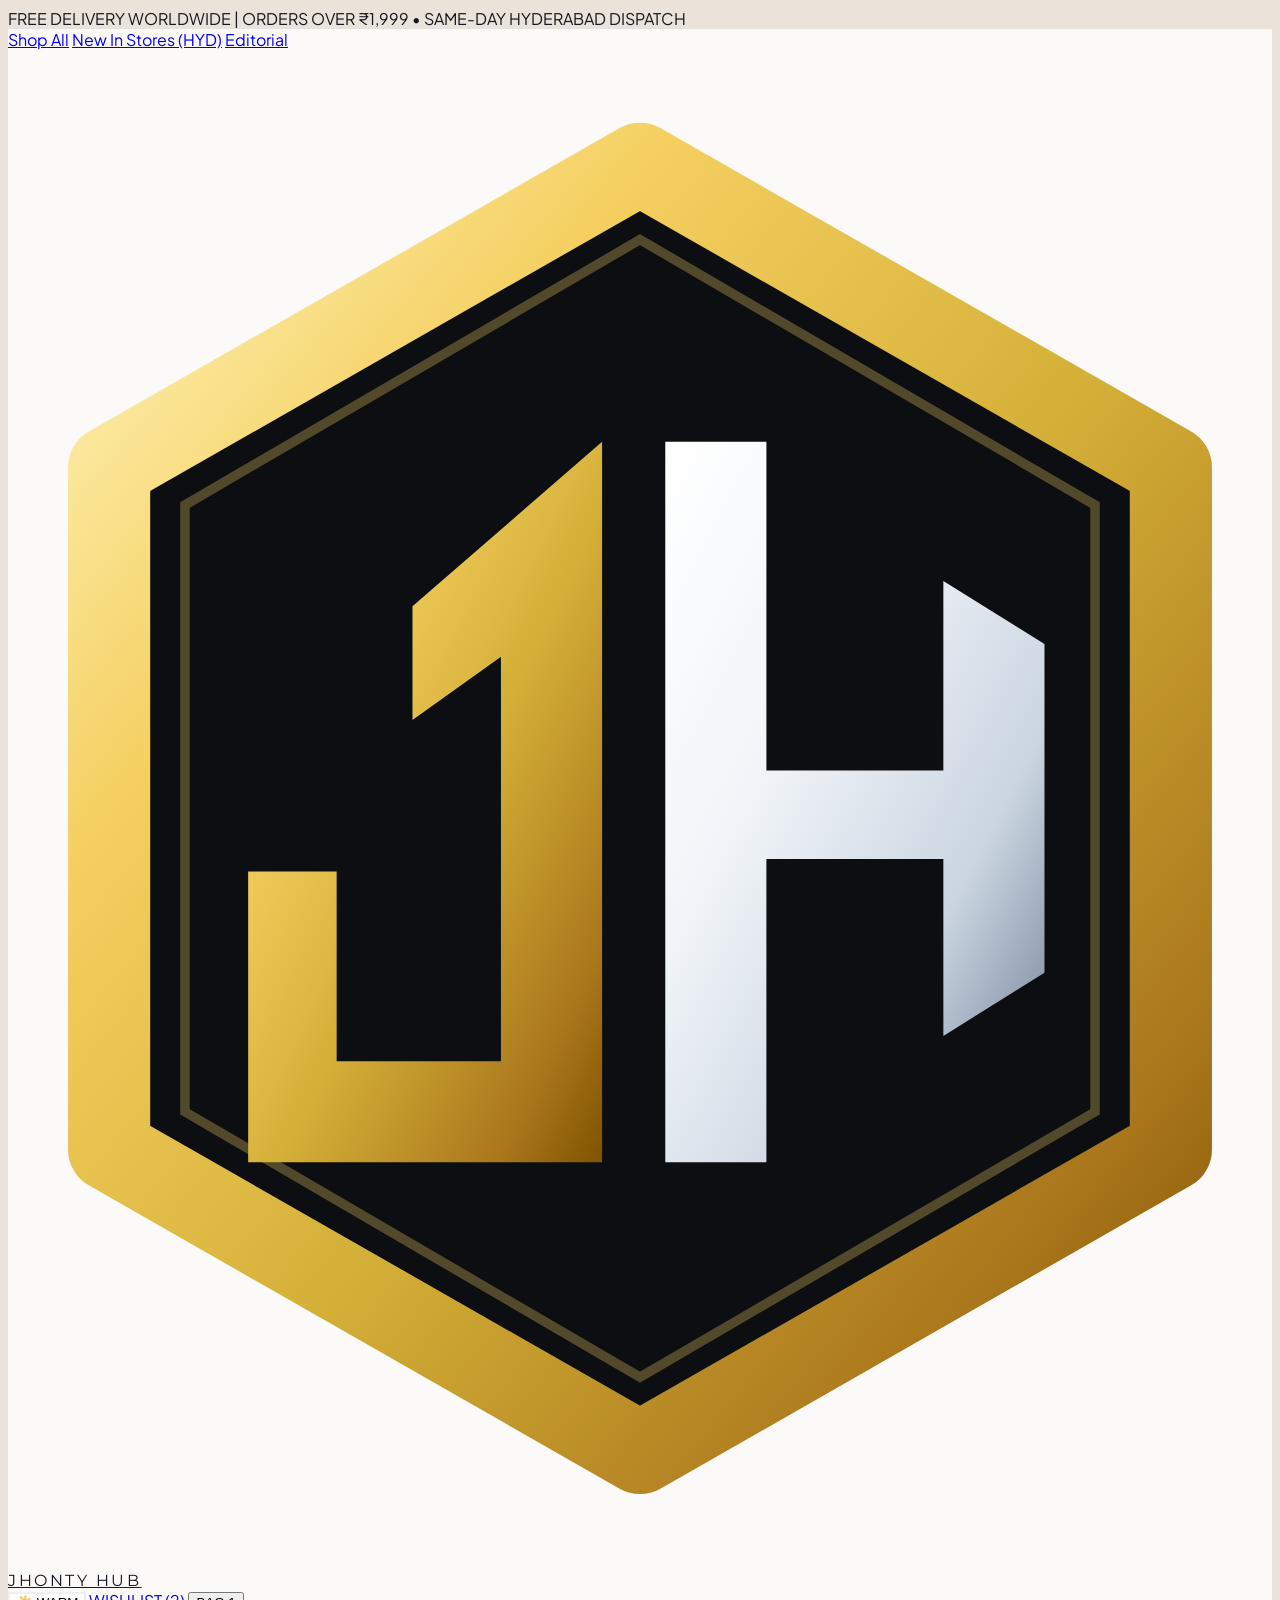
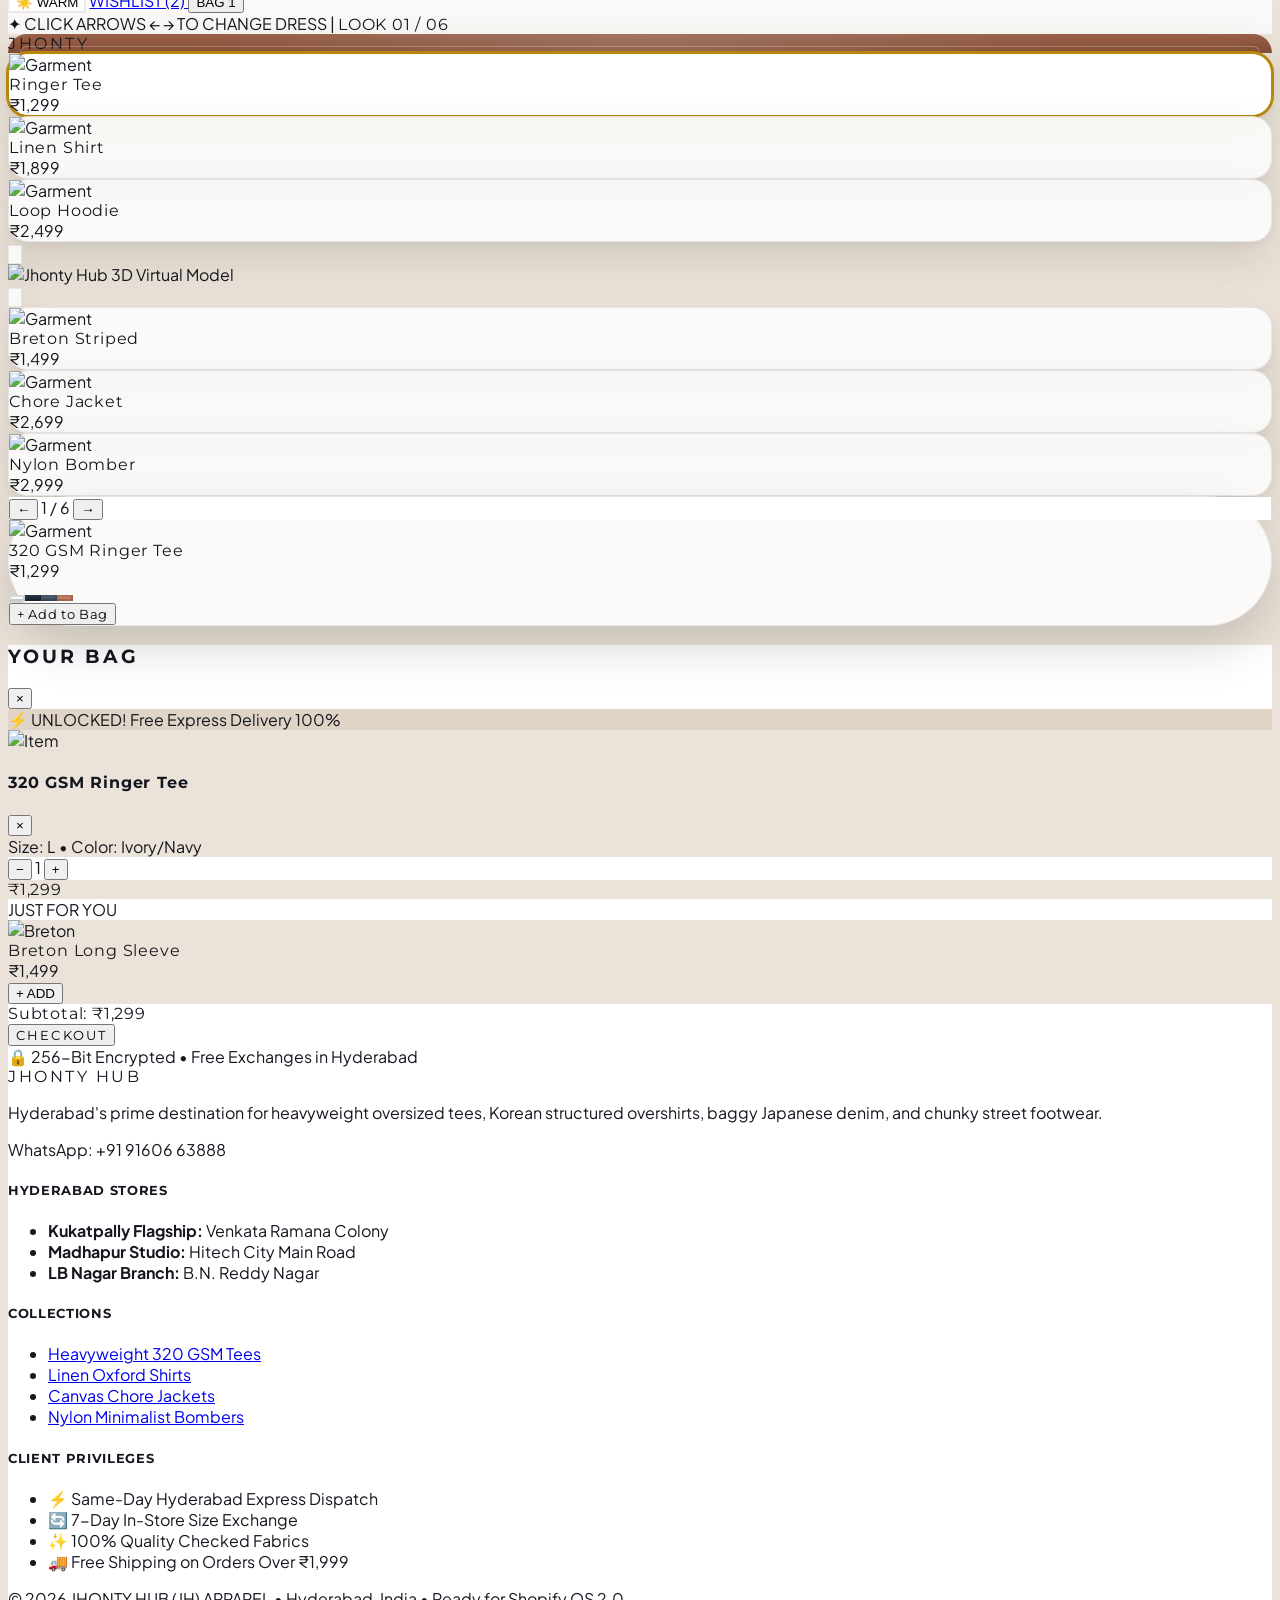
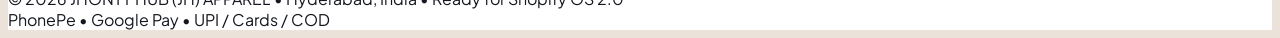
==== commit bd89c785: "Add 3D model with left/right arrow controls to cycle dresses seamlessly, matching the video virtual " ====
--- a/index.html
+++ b/index.html
@@ -3,12 +3,12 @@
 <head>
   <meta charset="UTF-8">
   <meta name="viewport" content="width=device-width, initial-scale=1.0">
-  <title>JHONTY HUB — Interactive Digital Showroom &amp; Luxe Streetwear</title>
+  <title>JHONTY HUB — 3D Virtual Try-On &amp; Luxe Streetwear Showroom</title>
   <script src="https://www.gstatic.com/antigravity/web/dev/tailwindcss.min.js"></script>
   <script src="https://cdn.tailwindcss.com"></script>
   <link rel="preconnect" href="https://fonts.googleapis.com">
   <link rel="preconnect" href="https://fonts.gstatic.com" crossorigin>
-  <link href="https://fonts.googleapis.com/css2?family=Montserrat:wght@400;500;600;700;800;900&family=Plus+Jakarta+Sans:wght@300;400;500;600;700;800&family=Space+Grotesk:wght@500;700&display=swap" rel="stylesheet">
+  <link href="https://fonts.googleapis.com/css2?family=Montserrat:wght@400;500;600;700;800;900&family=Plus+Jakarta+Sans:wght@300;400;500;600;700;800&display=swap" rel="stylesheet">
   
   <style>
     /* ==========================================================================
@@ -19,13 +19,13 @@
       --bg-canvas: #ebe3d9;
       --bg-stage: #dfd4c5;
       --bg-surface: #ffffff;
-      --bg-glass: rgba(255, 255, 255, 0.78);
-      --bg-card: rgba(255, 255, 255, 0.85);
+      --bg-glass: rgba(255, 255, 255, 0.82);
+      --bg-card: rgba(255, 255, 255, 0.88);
       --border-subtle: rgba(0, 0, 0, 0.08);
-      --border-accent: rgba(184, 134, 11, 0.4);
+      --border-accent: rgba(184, 134, 11, 0.45);
       
       --arch-terracotta: #c47c5d;
-      --arch-shadow: rgba(84, 42, 24, 0.22);
+      --arch-shadow: rgba(84, 42, 24, 0.25);
       --pedestal-color: #d1c4b2;
       
       --text-main: #14171f;
@@ -33,22 +33,21 @@
       --text-muted: #8b93a0;
       
       --gold-primary: #b8860b;
-      --gold-gradient: linear-gradient(135deg, #d4af37 0%, #b8860b 50%, #7c5806 100%);
       --card-shadow: 0 20px 45px rgba(45, 30, 20, 0.12), 0 4px 12px rgba(0, 0, 0, 0.05);
-      --hud-shadow: 0 20px 50px rgba(0, 0, 0, 0.18);
+      --hud-shadow: 0 20px 50px rgba(0, 0, 0, 0.16);
     }
 
     [data-theme="dark"] {
       --bg-canvas: #0c0e12;
       --bg-stage: #14171f;
       --bg-surface: #12151d;
-      --bg-glass: rgba(18, 21, 29, 0.85);
-      --bg-card: rgba(24, 28, 38, 0.85);
+      --bg-glass: rgba(18, 21, 29, 0.88);
+      --bg-card: rgba(24, 28, 38, 0.88);
       --border-subtle: rgba(255, 255, 255, 0.1);
       --border-accent: rgba(212, 175, 55, 0.45);
       
       --arch-terracotta: #543122;
-      --arch-shadow: rgba(0, 0, 0, 0.6);
+      --arch-shadow: rgba(0, 0, 0, 0.65);
       --pedestal-color: #1e222d;
       
       --text-main: #f8fafc;
@@ -56,8 +55,7 @@
       --text-muted: #64748b;
       
       --gold-primary: #d4af37;
-      --gold-gradient: linear-gradient(135deg, #fef08a 0%, #d4af37 50%, #996515 100%);
-      --card-shadow: 0 20px 50px rgba(0, 0, 0, 0.6), 0 0 25px rgba(212, 175, 55, 0.1);
+      --card-shadow: 0 20px 50px rgba(0, 0, 0, 0.65), 0 0 25px rgba(212, 175, 55, 0.12);
       --hud-shadow: 0 20px 50px rgba(0, 0, 0, 0.7);
     }
 
@@ -76,7 +74,7 @@
 
     .font-ui {
       font-family: 'Montserrat', sans-serif;
-      letter-spacing: 0.06em;
+      letter-spacing: 0.05em;
     }
 
     /* Universal Scrollbar Elimination */
@@ -119,9 +117,9 @@
       cursor: pointer;
     }
     .orbit-card:hover {
-      transform: translateY(-6px) scale(1.03);
+      transform: translateY(-5px) scale(1.03);
       border-color: var(--gold-primary);
-      box-shadow: 0 25px 50px rgba(0,0,0,0.2), 0 0 20px rgba(212, 175, 55, 0.25);
+      box-shadow: 0 25px 50px rgba(0,0,0,0.18), 0 0 20px rgba(212, 175, 55, 0.25);
     }
     .orbit-card.is-active {
       border-color: var(--gold-primary);
@@ -145,26 +143,32 @@
     }
     .model-viewport.fade-out {
       opacity: 0;
-      transform: scale(0.98);
+      transform: scale(0.97) translateY(4px);
     }
     .model-viewport.fade-in {
       opacity: 1;
-      transform: scale(1);
-    }
-
-    /* Category Pill Selector */
-    .category-pill {
-      transition: all 0.25s ease;
+      transform: scale(1) translateY(0px);
+    }
+
+    /* Stage Arrow Buttons Styling */
+    .stage-arrow-btn {
+      background: var(--bg-glass);
+      backdrop-filter: blur(16px);
+      -webkit-backdrop-filter: blur(16px);
+      border: 1px solid var(--border-subtle);
+      box-shadow: 0 12px 35px rgba(0,0,0,0.18);
+      color: var(--text-main);
       cursor: pointer;
-    }
-    .category-pill.active {
-      background: #14171f;
-      color: #ffffff;
-      box-shadow: 0 4px 15px rgba(0,0,0,0.15);
-    }
-    [data-theme="dark"] .category-pill.active {
-      background: #ffffff;
-      color: #0c0e12;
+      transition: all 0.25s cubic-bezier(0.16, 1, 0.3, 1);
+    }
+    .stage-arrow-btn:hover {
+      transform: translateY(-50%) scale(1.15);
+      border-color: var(--gold-primary);
+      color: var(--gold-primary);
+      box-shadow: 0 16px 40px rgba(212, 175, 55, 0.3);
+    }
+    .stage-arrow-btn:active {
+      transform: translateY(-50%) scale(0.92);
     }
   </style>
 </head>
@@ -229,12 +233,8 @@
           <span id="themeText" class="hidden sm:inline">WARM</span>
         </button>
 
-        <a href="javascript:void(0)" onclick="document.getElementById('quick-search').focus()" class="hidden sm:inline hover:text-black dark:hover:text-white transition">
-          SEARCH
-        </a>
-
         <a href="javascript:void(0)" onclick="alert('Wishlist: 2 exclusive Jhonty drops saved.')" class="hover:text-black dark:hover:text-white transition">
-          WISHLIST (<span id="wishlist-count">2</span>)
+          WISHLIST (2)
         </a>
 
         <button onclick="toggleBag(true)" class="flex items-center gap-1.5 px-4 py-2 rounded-full bg-[#14171f] text-white dark:bg-white dark:text-black hover:opacity-90 transition shadow-md">
@@ -247,21 +247,18 @@
   </header>
 
   <!-- ==========================================================================
-       VÄRDE-STYLE 3D DIGITAL SHOWROOM (VIRTUAL TRY-ON STAGE)
+       VÄRDE-STYLE 3D DIGITAL SHOWROOM (VIRTUAL TRY-ON STAGE WITH ARROWS)
        ========================================================================== -->
   <main id="showroom" class="relative flex-grow flex flex-col items-center justify-center px-4 py-6 md:py-10 overflow-hidden">
     
-    <!-- Top Floating Category Pill Switcher (Tees | Overshirt) -->
-    <div class="relative z-20 flex items-center p-1.5 rounded-full mb-6 border shadow-lg" style="background-color: var(--bg-glass); border-color: var(--border-subtle);">
-      <button id="cat-btn-tees" onclick="switchCategory('tees')" class="category-pill active px-6 py-2 rounded-full text-xs font-bold uppercase tracking-wider">
-        Tees &amp; Tops
-      </button>
-      <button id="cat-btn-overshirt" onclick="switchCategory('overshirt')" class="category-pill px-6 py-2 rounded-full text-xs font-bold uppercase tracking-wider text-slate-500">
-        Overshirts &amp; Outerwear
-      </button>
-    </div>
-
-    <!-- Central Stage Area (Neoclassical Arch & Floating Cards) -->
+    <!-- Top Status & Click Arrow Indicator Pill -->
+    <div class="relative z-20 flex items-center gap-3 px-5 py-2 rounded-full mb-6 border shadow-lg text-xs font-bold uppercase tracking-wider" style="background-color: var(--bg-glass); border-color: var(--border-subtle);">
+      <span class="text-amber-500 font-black">✦ CLICK ARROWS &larr; &rarr; TO CHANGE DRESS</span>
+      <span class="opacity-25">|</span>
+      <span id="stage-dress-index" class="font-ui font-black text-slate-700 dark:text-slate-300">LOOK 01 / 06</span>
+    </div>
+
+    <!-- Central Stage Area (Neoclassical Arch, Floating Cards & Navigation Arrows) -->
     <div class="relative w-full max-w-6xl mx-auto flex items-center justify-center min-h-[580px] md:min-h-[640px]">
       
       <!-- Architectural Neoclassical Colonnade Arch Backdrop -->
@@ -280,78 +277,123 @@
       <div class="absolute bottom-4 w-[280px] sm:w-[360px] md:w-[400px] h-[36px] rounded-[100%] shadow-2xl z-0" style="background: radial-gradient(ellipse at center, rgba(30,20,15,0.45) 0%, rgba(30,20,15,0.15) 50%, transparent 80%);"></div>
 
       <!-- Left Orbiting Product Cards (Float in 3D) -->
-      <div class="absolute left-2 md:left-6 lg:left-12 top-1/2 -translate-y-1/2 z-20 flex flex-col gap-5 w-44 sm:w-52 pointer-events-auto">
+      <div class="absolute left-2 md:left-6 lg:left-10 top-1/2 -translate-y-1/2 z-20 flex flex-col gap-5 w-40 sm:w-48 pointer-events-auto hidden sm:flex">
         
         <!-- Left Card 1 -->
-        <div id="card-left-1" onclick="selectGarmentByIndex(0)" class="orbit-card p-3.5 flex items-center gap-3 is-active">
-          <div class="w-14 h-16 rounded-xl bg-white/40 dark:bg-black/30 p-1 flex items-center justify-center flex-shrink-0 overflow-hidden">
-            <img id="thumb-left-1" src="https://images.unsplash.com/photo-1521572267360-ee0c2909d518?auto=format&fit=crop&w=200&q=80" alt="Garment" class="w-full h-full object-contain">
+        <div id="card-orbit-0" onclick="dressModel(0)" class="orbit-card p-3 flex items-center gap-3 is-active">
+          <div class="w-12 h-14 rounded-xl bg-white/40 dark:bg-black/30 p-1 flex items-center justify-center flex-shrink-0 overflow-hidden">
+            <img src="https://images.unsplash.com/photo-1521572267360-ee0c2909d518?auto=format&fit=crop&w=200&q=80" alt="Garment" class="w-full h-full object-contain">
           </div>
           <div class="flex-grow">
-            <div id="name-left-1" class="font-ui text-[11px] font-bold line-clamp-1" style="color: var(--text-main);">Ringer Tee</div>
-            <div id="price-left-1" class="text-xs font-black text-amber-500 mt-0.5">₹1,299</div>
+            <div class="font-ui text-[11px] font-bold line-clamp-1" style="color: var(--text-main);">Ringer Tee</div>
+            <div class="text-xs font-black text-amber-500 mt-0.5">₹1,299</div>
           </div>
         </div>
 
         <!-- Left Card 2 -->
-        <div id="card-left-2" onclick="selectGarmentByIndex(1)" class="orbit-card p-3.5 flex items-center gap-3">
-          <div class="w-14 h-16 rounded-xl bg-white/40 dark:bg-black/30 p-1 flex items-center justify-center flex-shrink-0 overflow-hidden">
-            <img id="thumb-left-2" src="https://images.unsplash.com/photo-1602810318383-e386cc2a3ccf?auto=format&fit=crop&w=200&q=80" alt="Garment" class="w-full h-full object-contain">
+        <div id="card-orbit-1" onclick="dressModel(1)" class="orbit-card p-3 flex items-center gap-3">
+          <div class="w-12 h-14 rounded-xl bg-white/40 dark:bg-black/30 p-1 flex items-center justify-center flex-shrink-0 overflow-hidden">
+            <img src="https://images.unsplash.com/photo-1602810318383-e386cc2a3ccf?auto=format&fit=crop&w=200&q=80" alt="Garment" class="w-full h-full object-contain">
           </div>
           <div class="flex-grow">
-            <div id="name-left-2" class="font-ui text-[11px] font-bold line-clamp-1" style="color: var(--text-main);">Linen Shirt</div>
-            <div id="price-left-2" class="text-xs font-black text-amber-500 mt-0.5">₹1,899</div>
-          </div>
-        </div>
-
-      </div>
-
-      <!-- Live Model Display (Center Stage) -->
-      <div class="relative z-10 w-[300px] sm:w-[380px] md:w-[440px] h-[520px] md:h-[590px] flex items-end justify-center">
-        <div id="model-container" class="model-viewport w-full h-full flex items-end justify-center">
-          <img id="active-model-image" src="https://images.unsplash.com/photo-1539571696357-5a69c17a67c6?auto=format&fit=crop&w=800&q=85" alt="Jhonty Hub Model" class="h-full w-auto object-contain filter drop-shadow-[0_20px_25px_rgba(0,0,0,0.35)] select-none pointer-events-none">
-        </div>
-      </div>
+            <div class="font-ui text-[11px] font-bold line-clamp-1" style="color: var(--text-main);">Linen Shirt</div>
+            <div class="text-xs font-black text-amber-500 mt-0.5">₹1,899</div>
+          </div>
+        </div>
+
+        <!-- Left Card 3 -->
+        <div id="card-orbit-2" onclick="dressModel(2)" class="orbit-card p-3 flex items-center gap-3">
+          <div class="w-12 h-14 rounded-xl bg-white/40 dark:bg-black/30 p-1 flex items-center justify-center flex-shrink-0 overflow-hidden">
+            <img src="https://images.unsplash.com/photo-1556905055-8f358a7a47b2?auto=format&fit=crop&w=200&q=80" alt="Garment" class="w-full h-full object-contain">
+          </div>
+          <div class="flex-grow">
+            <div class="font-ui text-[11px] font-bold line-clamp-1" style="color: var(--text-main);">Loop Hoodie</div>
+            <div class="text-xs font-black text-amber-500 mt-0.5">₹2,499</div>
+          </div>
+        </div>
+
+      </div>
+
+      <!-- STAGE NAVIGATION ARROW: PREVIOUS DRESS (LEFT) -->
+      <button id="stage-arrow-left" onclick="changeDress(-1)" class="stage-arrow-btn absolute left-4 sm:left-24 md:left-32 lg:left-64 top-1/2 -translate-y-1/2 z-30 w-12 h-12 md:w-14 md:h-14 rounded-full flex items-center justify-center group" title="Previous Dress (Left Arrow)" aria-label="Previous Dress">
+        <svg class="w-6 h-6 transform group-hover:-translate-x-1 transition-transform" fill="none" stroke="currentColor" viewBox="0 0 24 24">
+          <path stroke-width="2.5" stroke-linecap="round" stroke-linejoin="round" d="M15 19l-7-7 7-7"></path>
+        </svg>
+      </button>
+
+      <!-- Live 3D Model Display (Center Stage) -->
+      <div class="relative z-10 w-[280px] sm:w-[360px] md:w-[420px] h-[510px] md:h-[580px] flex items-end justify-center pointer-events-none">
+        <div id="model-container" class="model-viewport w-full h-full flex items-end justify-center relative">
+          <!-- 3D Standing Fashion Model Image -->
+          <img id="active-model-image" src="https://images.unsplash.com/photo-1539571696357-5a69c17a67c6?auto=format&fit=crop&w=800&q=85" alt="Jhonty Hub 3D Virtual Model" class="h-full w-auto object-contain filter drop-shadow-[0_20px_25px_rgba(0,0,0,0.35)] select-none">
+        </div>
+      </div>
+
+      <!-- STAGE NAVIGATION ARROW: NEXT DRESS (RIGHT) -->
+      <button id="stage-arrow-right" onclick="changeDress(1)" class="stage-arrow-btn absolute right-4 sm:right-24 md:right-32 lg:right-64 top-1/2 -translate-y-1/2 z-30 w-12 h-12 md:w-14 md:h-14 rounded-full flex items-center justify-center group" title="Next Dress (Right Arrow)" aria-label="Next Dress">
+        <svg class="w-6 h-6 transform group-hover:translate-x-1 transition-transform" fill="none" stroke="currentColor" viewBox="0 0 24 24">
+          <path stroke-width="2.5" stroke-linecap="round" stroke-linejoin="round" d="M9 5l7 7-7 7"></path>
+        </svg>
+      </button>
 
       <!-- Right Orbiting Product Cards (Float in 3D) -->
-      <div class="absolute right-2 md:right-6 lg:right-12 top-1/2 -translate-y-1/2 z-20 flex flex-col gap-5 w-44 sm:w-52 pointer-events-auto">
+      <div class="absolute right-2 md:right-6 lg:right-10 top-1/2 -translate-y-1/2 z-20 flex flex-col gap-5 w-40 sm:w-48 pointer-events-auto hidden sm:flex">
         
         <!-- Right Card 1 -->
-        <div id="card-right-1" onclick="selectGarmentByIndex(2)" class="orbit-card p-3.5 flex items-center gap-3">
-          <div class="w-14 h-16 rounded-xl bg-white/40 dark:bg-black/30 p-1 flex items-center justify-center flex-shrink-0 overflow-hidden">
-            <img id="thumb-right-1" src="https://images.unsplash.com/photo-1556905055-8f358a7a47b2?auto=format&fit=crop&w=200&q=80" alt="Garment" class="w-full h-full object-contain">
+        <div id="card-orbit-3" onclick="dressModel(3)" class="orbit-card p-3 flex items-center gap-3">
+          <div class="w-12 h-14 rounded-xl bg-white/40 dark:bg-black/30 p-1 flex items-center justify-center flex-shrink-0 overflow-hidden">
+            <img src="https://images.unsplash.com/photo-1618354691373-d851c5c3a990?auto=format&fit=crop&w=200&q=80" alt="Garment" class="w-full h-full object-contain">
           </div>
           <div class="flex-grow">
-            <div id="name-right-1" class="font-ui text-[11px] font-bold line-clamp-1" style="color: var(--text-main);">Loop Hoodie</div>
-            <div id="price-right-1" class="text-xs font-black text-amber-500 mt-0.5">₹2,499</div>
+            <div class="font-ui text-[11px] font-bold line-clamp-1" style="color: var(--text-main);">Breton Striped</div>
+            <div class="text-xs font-black text-amber-500 mt-0.5">₹1,499</div>
           </div>
         </div>
 
         <!-- Right Card 2 -->
-        <div id="card-right-2" onclick="selectGarmentByIndex(3)" class="orbit-card p-3.5 flex items-center gap-3">
-          <div class="w-14 h-16 rounded-xl bg-white/40 dark:bg-black/30 p-1 flex items-center justify-center flex-shrink-0 overflow-hidden">
-            <img id="thumb-right-2" src="https://images.unsplash.com/photo-1618354691373-d851c5c3a990?auto=format&fit=crop&w=200&q=80" alt="Garment" class="w-full h-full object-contain">
+        <div id="card-orbit-4" onclick="dressModel(4)" class="orbit-card p-3 flex items-center gap-3">
+          <div class="w-12 h-14 rounded-xl bg-white/40 dark:bg-black/30 p-1 flex items-center justify-center flex-shrink-0 overflow-hidden">
+            <img src="https://images.unsplash.com/photo-1576995853123-5a10305d93c0?auto=format&fit=crop&w=200&q=80" alt="Garment" class="w-full h-full object-contain">
           </div>
           <div class="flex-grow">
-            <div id="name-right-2" class="font-ui text-[11px] font-bold line-clamp-1" style="color: var(--text-main);">Breton Striped</div>
-            <div id="price-right-2" class="text-xs font-black text-amber-500 mt-0.5">₹1,499</div>
-          </div>
-        </div>
-
-      </div>
-
-    </div>
-
-    <!-- Bottom Floating Garment HUD Pill Controller (Matches Video Exactly) -->
-    <div class="relative z-20 mt-4 showroom-hud px-5 py-3 flex flex-wrap items-center justify-between gap-4 sm:gap-8 max-w-xl w-full">
-      
-      <!-- Current Garment Thumbnail & Details -->
+            <div class="font-ui text-[11px] font-bold line-clamp-1" style="color: var(--text-main);">Chore Jacket</div>
+            <div class="text-xs font-black text-amber-500 mt-0.5">₹2,699</div>
+          </div>
+        </div>
+
+        <!-- Right Card 3 -->
+        <div id="card-orbit-5" onclick="dressModel(5)" class="orbit-card p-3 flex items-center gap-3">
+          <div class="w-12 h-14 rounded-xl bg-white/40 dark:bg-black/30 p-1 flex items-center justify-center flex-shrink-0 overflow-hidden">
+            <img src="https://images.unsplash.com/photo-1551028719-00167b16eac5?auto=format&fit=crop&w=200&q=80" alt="Garment" class="w-full h-full object-contain">
+          </div>
+          <div class="flex-grow">
+            <div class="font-ui text-[11px] font-bold line-clamp-1" style="color: var(--text-main);">Nylon Bomber</div>
+            <div class="text-xs font-black text-amber-500 mt-0.5">₹2,999</div>
+          </div>
+        </div>
+
+      </div>
+
+    </div>
+
+    <!-- Bottom Floating Garment HUD Pill Controller (With Arrow Stepper) -->
+    <div class="relative z-20 mt-4 showroom-hud px-5 py-3 flex flex-wrap items-center justify-between gap-4 sm:gap-6 max-w-xl w-full">
+      
+      <!-- Current Garment Thumbnail & Details with Stepper Arrows -->
       <div class="flex items-center gap-3">
-        <div class="w-10 h-10 rounded-xl bg-white/60 dark:bg-black/40 p-1 flex items-center justify-center overflow-hidden border" style="border-color: var(--border-subtle);">
+        
+        <!-- Quick Arrow Stepper -->
+        <div class="flex items-center space-x-1 border rounded-full px-2 py-1" style="border-color: var(--border-subtle); background: var(--bg-surface);">
+          <button onclick="changeDress(-1)" class="w-5 h-5 rounded-full flex items-center justify-center hover:bg-black/10 dark:hover:bg-white/10 text-xs font-bold transition" title="Previous Dress">&larr;</button>
+          <span id="hud-dress-counter" class="text-[10px] font-black px-1 text-amber-500">1 / 6</span>
+          <button onclick="changeDress(1)" class="w-5 h-5 rounded-full flex items-center justify-center hover:bg-black/10 dark:hover:bg-white/10 text-xs font-bold transition" title="Next Dress">&rarr;</button>
+        </div>
+
+        <div class="w-10 h-10 rounded-xl bg-white/60 dark:bg-black/40 p-1 flex items-center justify-center overflow-hidden border flex-shrink-0" style="border-color: var(--border-subtle);">
           <img id="hud-active-thumb" src="https://images.unsplash.com/photo-1521572267360-ee0c2909d518?auto=format&fit=crop&w=150&q=80" alt="Garment" class="w-full h-full object-contain">
         </div>
         <div>
-          <div id="hud-active-title" class="font-ui text-xs font-black" style="color: var(--text-main);">320 GSM Ringer Tee</div>
+          <div id="hud-active-title" class="font-ui text-xs font-black line-clamp-1" style="color: var(--text-main);">320 GSM Ringer Tee</div>
           <div id="hud-active-price" class="text-xs font-black text-amber-500">₹1,299</div>
         </div>
       </div>
@@ -402,23 +444,22 @@
       
       <!-- Primary Item in Bag -->
       <div class="flex gap-4 p-4 rounded-2xl border" style="background-color: var(--bg-canvas); border-color: var(--border-subtle);">
-        <img id="bag-primary-img" src="https://images.unsplash.com/photo-1551028719-00167b16eac5?auto=format&fit=crop&w=200&q=80" alt="Item" class="w-18 h-22 object-cover rounded-xl bg-black/10">
+        <img id="bag-primary-img" src="https://images.unsplash.com/photo-1521572267360-ee0c2909d518?auto=format&fit=crop&w=200&q=80" alt="Item" class="w-18 h-22 object-cover rounded-xl bg-black/10">
         <div class="flex-grow flex flex-col justify-between">
           <div>
             <div class="flex justify-between items-start">
-              <h4 id="bag-primary-title" class="font-ui text-sm font-bold">Nylon Bomber</h4>
+              <h4 id="bag-primary-title" class="font-ui text-sm font-bold">320 GSM Ringer Tee</h4>
               <button onclick="removeBagItem(this)" class="text-slate-400 hover:text-rose-500 text-sm">&times;</button>
             </div>
-            <div class="text-[11px] text-slate-500 mt-0.5">Size: L &bull; Color: Navy</div>
+            <div class="text-[11px] text-slate-500 mt-0.5">Size: L &bull; Color: Ivory/Navy</div>
           </div>
           <div class="flex items-center justify-between mt-3">
-            <!-- Stepper -->
             <div class="flex items-center border rounded-lg text-xs" style="border-color: var(--border-subtle); background-color: var(--bg-surface);">
               <button class="px-2.5 py-1 text-slate-500 hover:text-black">&minus;</button>
               <span class="px-2 font-bold">1</span>
               <button class="px-2.5 py-1 text-slate-500 hover:text-black">&plus;</button>
             </div>
-            <div id="bag-primary-price" class="font-ui font-black text-sm text-amber-500">₹2,999</div>
+            <div id="bag-primary-price" class="font-ui font-black text-sm text-amber-500">₹1,299</div>
           </div>
         </div>
       </div>
@@ -446,7 +487,7 @@
     <div class="pt-4 border-t space-y-3" style="border-color: var(--border-subtle);">
       <div class="flex items-center justify-between font-ui text-sm font-bold">
         <span class="text-slate-500">Subtotal:</span>
-        <span id="bag-subtotal" class="text-lg font-black" style="color: var(--text-main);">₹2,999</span>
+        <span id="bag-subtotal" class="text-lg font-black" style="color: var(--text-main);">₹1,299</span>
       </div>
       <button onclick="alert('Proceeding to 100% Secure Checkout via PhonePe / GPay / Cards / COD...');" class="w-full py-4 rounded-full bg-[#14171f] text-white dark:bg-white dark:text-black font-brand font-black text-xs uppercase tracking-[0.2em] hover:opacity-90 transition shadow-xl">
         CHECKOUT
@@ -487,10 +528,10 @@
       <div>
         <h5 class="font-ui text-xs font-bold uppercase tracking-widest mb-3">COLLECTIONS</h5>
         <ul class="space-y-2 text-xs text-slate-500">
-          <li><a href="#showroom" onclick="switchCategory('tees')" class="hover:text-black dark:hover:text-white">Heavyweight 320 GSM Tees</a></li>
-          <li><a href="#showroom" onclick="switchCategory('overshirt')" class="hover:text-black dark:hover:text-white">Korean Satin &amp; Cuban Shirts</a></li>
-          <li><a href="#showroom" onclick="switchCategory('overshirt')" class="hover:text-black dark:hover:text-white">Canvas Chore &amp; Nylon Bombers</a></li>
-          <li><a href="#showroom" class="hover:text-black dark:hover:text-white">Skater Wide-Leg Denim</a></li>
+          <li><a href="#showroom" onclick="dressModel(0)" class="hover:text-black dark:hover:text-white">Heavyweight 320 GSM Tees</a></li>
+          <li><a href="#showroom" onclick="dressModel(1)" class="hover:text-black dark:hover:text-white">Linen Oxford Shirts</a></li>
+          <li><a href="#showroom" onclick="dressModel(4)" class="hover:text-black dark:hover:text-white">Canvas Chore Jackets</a></li>
+          <li><a href="#showroom" onclick="dressModel(5)" class="hover:text-black dark:hover:text-white">Nylon Minimalist Bombers</a></li>
         </ul>
       </div>
 
@@ -524,147 +565,74 @@
        INTERACTIVE WARDROBE DATA & SCRIPT ENGINE
        ========================================================================== -->
   <script>
-    // Wardrobe Dataset for Interactive Virtual Try-on (Matches Video Flow)
-    const wardrobeCatalog = {
-      tees: [
-        {
-          id: 'ringer-tee',
-          name: '320 GSM Ringer Tee',
-          price: 1299,
-          thumb: 'https://images.unsplash.com/photo-1521572267360-ee0c2909d518?auto=format&fit=crop&w=250&q=80',
-          modelImg: 'https://images.unsplash.com/photo-1539571696357-5a69c17a67c6?auto=format&fit=crop&w=800&q=85',
-          swatches: ['#f8fafc', '#1e293b', '#475569', '#c47c5d']
-        },
-        {
-          id: 'linen-shirt',
-          name: 'Linen Classic Oxford Shirt',
-          price: 1899,
-          thumb: 'https://images.unsplash.com/photo-1602810318383-e386cc2a3ccf?auto=format&fit=crop&w=250&q=80',
-          modelImg: 'https://images.unsplash.com/photo-1507003211169-0a1dd7228f2d?auto=format&fit=crop&w=800&q=85',
-          swatches: ['#93c5fd', '#f8fafc', '#fed7aa', '#1e293b']
-        },
-        {
-          id: 'loop-hoodie',
-          name: 'Loopback Heavy Hoodie',
-          price: 2499,
-          thumb: 'https://images.unsplash.com/photo-1556905055-8f358a7a47b2?auto=format&fit=crop&w=250&q=80',
-          modelImg: 'https://images.unsplash.com/photo-1500648767791-00dcc994a43e?auto=format&fit=crop&w=800&q=85',
-          swatches: ['#94a3b8', '#0f172a', '#475569', '#c47c5d']
-        },
-        {
-          id: 'breton-striped',
-          name: 'Breton Striped Long Sleeve',
-          price: 1499,
-          thumb: 'https://images.unsplash.com/photo-1618354691373-d851c5c3a990?auto=format&fit=crop&w=250&q=80',
-          modelImg: 'https://images.unsplash.com/photo-1492562080023-ab3db95bfbce?auto=format&fit=crop&w=800&q=85',
-          swatches: ['#1e293b', '#ffffff', '#b91c1c', '#0f766e']
-        }
-      ],
-      overshirt: [
-        {
-          id: 'chore-jacket',
-          name: 'Canvas Chore Jacket',
-          price: 2699,
-          thumb: 'https://images.unsplash.com/photo-1576995853123-5a10305d93c0?auto=format&fit=crop&w=250&q=80',
-          modelImg: 'https://images.unsplash.com/photo-1519085360753-af0119f7cbe7?auto=format&fit=crop&w=800&q=85',
-          swatches: ['#4d533c', '#78350f', '#0f172a', '#d4af37']
-        },
-        {
-          id: 'nylon-bomber',
-          name: 'Nylon Minimalist Bomber',
-          price: 2999,
-          thumb: 'https://images.unsplash.com/photo-1551028719-00167b16eac5?auto=format&fit=crop&w=250&q=80',
-          modelImg: 'https://images.unsplash.com/photo-1506794778202-cad84cf45f1d?auto=format&fit=crop&w=800&q=85',
-          swatches: ['#1e293b', '#0f172a', '#3f3f46', '#713f12']
-        },
-        {
-          id: 'satin-cuban',
-          name: 'Korean Liquid Satin Shirt',
-          price: 1899,
-          thumb: 'https://images.unsplash.com/photo-1596755094514-f87e34085b2c?auto=format&fit=crop&w=250&q=80',
-          modelImg: 'https://images.unsplash.com/photo-1480429370139-e0132c086e2a?auto=format&fit=crop&w=800&q=85',
-          swatches: ['#fef08a', '#e2e8f0', '#090d16', '#b8860b']
-        },
-        {
-          id: 'varsity-jacket',
-          name: 'Two-Tone Wool Varsity',
-          price: 3499,
-          thumb: 'https://images.unsplash.com/photo-1544441893-675973e31985?auto=format&fit=crop&w=250&q=80',
-          modelImg: 'https://images.unsplash.com/photo-1519085360753-af0119f7cbe7?auto=format&fit=crop&w=800&q=85',
-          swatches: ['#1e293b', '#881337', '#065f46', '#78350f']
-        }
-      ]
-    };
-
-    let activeCategory = 'tees';
-    let activeGarmentIndex = 0;
-
-    // Switch Category (Tees vs Overshirt)
-    function switchCategory(category) {
-      activeCategory = category;
-      activeGarmentIndex = 0;
-
-      // Update Pill UI
-      const btnTees = document.getElementById('cat-btn-tees');
-      const btnOvershirt = document.getElementById('cat-btn-overshirt');
-      if (category === 'tees') {
-        btnTees.className = 'category-pill active px-6 py-2 rounded-full text-xs font-bold uppercase tracking-wider';
-        btnOvershirt.className = 'category-pill px-6 py-2 rounded-full text-xs font-bold uppercase tracking-wider text-slate-500';
-      } else {
-        btnOvershirt.className = 'category-pill active px-6 py-2 rounded-full text-xs font-bold uppercase tracking-wider';
-        btnTees.className = 'category-pill px-6 py-2 rounded-full text-xs font-bold uppercase tracking-wider text-slate-500';
+    // 6 Signature Dresses from the Video
+    const dresses = [
+      {
+        id: 'ringer-tee',
+        name: '320 GSM Ringer Tee',
+        price: 1299,
+        thumb: 'https://images.unsplash.com/photo-1521572267360-ee0c2909d518?auto=format&fit=crop&w=250&q=80',
+        modelImg: 'https://images.unsplash.com/photo-1539571696357-5a69c17a67c6?auto=format&fit=crop&w=800&q=85',
+        swatches: ['#f8fafc', '#1e293b', '#475569', '#c47c5d']
+      },
+      {
+        id: 'linen-shirt',
+        name: 'Linen Classic Oxford Shirt',
+        price: 1899,
+        thumb: 'https://images.unsplash.com/photo-1602810318383-e386cc2a3ccf?auto=format&fit=crop&w=250&q=80',
+        modelImg: 'https://images.unsplash.com/photo-1507003211169-0a1dd7228f2d?auto=format&fit=crop&w=800&q=85',
+        swatches: ['#93c5fd', '#f8fafc', '#fed7aa', '#1e293b']
+      },
+      {
+        id: 'loop-hoodie',
+        name: 'Loopback Heavy Streetwear Hoodie',
+        price: 2499,
+        thumb: 'https://images.unsplash.com/photo-1556905055-8f358a7a47b2?auto=format&fit=crop&w=250&q=80',
+        modelImg: 'https://images.unsplash.com/photo-1500648767791-00dcc994a43e?auto=format&fit=crop&w=800&q=85',
+        swatches: ['#94a3b8', '#0f172a', '#475569', '#c47c5d']
+      },
+      {
+        id: 'breton-striped',
+        name: 'Breton Striped Long Sleeve',
+        price: 1499,
+        thumb: 'https://images.unsplash.com/photo-1618354691373-d851c5c3a990?auto=format&fit=crop&w=250&q=80',
+        modelImg: 'https://images.unsplash.com/photo-1492562080023-ab3db95bfbce?auto=format&fit=crop&w=800&q=85',
+        swatches: ['#1e293b', '#ffffff', '#b91c1c', '#0f766e']
+      },
+      {
+        id: 'chore-jacket',
+        name: 'Canvas Workwear Chore Jacket',
+        price: 2699,
+        thumb: 'https://images.unsplash.com/photo-1576995853123-5a10305d93c0?auto=format&fit=crop&w=250&q=80',
+        modelImg: 'https://images.unsplash.com/photo-1519085360753-af0119f7cbe7?auto=format&fit=crop&w=800&q=85',
+        swatches: ['#4d533c', '#78350f', '#0f172a', '#d4af37']
+      },
+      {
+        id: 'nylon-bomber',
+        name: 'Nylon Minimalist Bomber Jacket',
+        price: 2999,
+        thumb: 'https://images.unsplash.com/photo-1551028719-00167b16eac5?auto=format&fit=crop&w=250&q=80',
+        modelImg: 'https://images.unsplash.com/photo-1506794778202-cad84cf45f1d?auto=format&fit=crop&w=800&q=85',
+        swatches: ['#1e293b', '#0f172a', '#3f3f46', '#713f12']
       }
-
-      renderOrbitCards();
-      dressModel(0);
-    }
-
-    // Render the 4 Floating Cards
-    function renderOrbitCards() {
-      const items = wardrobeCatalog[activeCategory];
-      
-      // Left 1
-      document.getElementById('name-left-1').textContent = items[0].name;
-      document.getElementById('price-left-1').textContent = '₹' + items[0].price.toLocaleString('en-IN');
-      document.getElementById('thumb-left-1').src = items[0].thumb;
-
-      // Left 2
-      document.getElementById('name-left-2').textContent = items[1].name;
-      document.getElementById('price-left-2').textContent = '₹' + items[1].price.toLocaleString('en-IN');
-      document.getElementById('thumb-left-2').src = items[1].thumb;
-
-      // Right 1
-      document.getElementById('name-right-1').textContent = items[2].name;
-      document.getElementById('price-right-1').textContent = '₹' + items[2].price.toLocaleString('en-IN');
-      document.getElementById('thumb-right-1').src = items[2].thumb;
-
-      // Right 2
-      document.getElementById('name-right-2').textContent = items[3].name;
-      document.getElementById('price-right-2').textContent = '₹' + items[3].price.toLocaleString('en-IN');
-      document.getElementById('thumb-right-2').src = items[3].thumb;
-    }
-
-    // Select a Garment from Cards (0, 1, 2, or 3)
-    function selectGarmentByIndex(index) {
-      activeGarmentIndex = index;
-      
-      // Clear Active Ring
-      ['card-left-1', 'card-left-2', 'card-right-1', 'card-right-2'].forEach((id, i) => {
-        const el = document.getElementById(id);
-        if (i === index) el.classList.add('is-active');
-        else el.classList.remove('is-active');
-      });
-
-      dressModel(index);
-    }
-
-    // Dress the Model with Smooth Cross-fade Animation
+    ];
+
+    let currentDressIndex = 0;
+
+    // Change Dress via Arrow Click (Left = -1, Right = +1)
+    function changeDress(direction) {
+      currentDressIndex = (currentDressIndex + direction + dresses.length) % dresses.length;
+      dressModel(currentDressIndex);
+    }
+
+    // Dress the 3D Model with Smooth Animation
     function dressModel(index) {
-      const item = wardrobeCatalog[activeCategory][index];
+      currentDressIndex = index;
+      const item = dresses[index];
       const modelContainer = document.getElementById('model-container');
       const modelImg = document.getElementById('active-model-image');
 
-      // Trigger Fade Out
+      // Add fade out animation
       modelContainer.classList.add('fade-out');
 
       setTimeout(() => {
@@ -676,12 +644,23 @@
         document.getElementById('hud-active-thumb').src = item.thumb;
         document.getElementById('hud-active-title').textContent = item.name;
         document.getElementById('hud-active-price').textContent = '₹' + item.price.toLocaleString('en-IN');
+        document.getElementById('hud-dress-counter').textContent = (index + 1) + ' / ' + dresses.length;
+        document.getElementById('stage-dress-index').textContent = 'LOOK ' + String(index + 1).padStart(2, '0') + ' / ' + String(dresses.length).padStart(2, '0');
 
         // Update Swatches
         renderSwatches(item.swatches);
 
+        // Highlight Active Orbit Card
+        for (let i = 0; i < dresses.length; i++) {
+          const card = document.getElementById('card-orbit-' + i);
+          if (card) {
+            if (i === index) card.classList.add('is-active');
+            else card.classList.remove('is-active');
+          }
+        }
+
         setTimeout(() => modelContainer.classList.remove('fade-in'), 300);
-      }, 180);
+      }, 160);
     }
 
     function renderSwatches(colors) {
@@ -704,6 +683,12 @@
         else s.classList.remove('ring-2', 'ring-amber-500', 'scale-110');
       });
     }
+
+    // Keyboard Arrow Controls
+    window.addEventListener('keydown', (e) => {
+      if (e.key === 'ArrowLeft') changeDress(-1);
+      if (e.key === 'ArrowRight') changeDress(1);
+    });
 
     // Bag Drawer Logic
     function toggleBag(open) {
@@ -723,7 +708,7 @@
     }
 
     function addCurrentItemToBag() {
-      const item = wardrobeCatalog[activeCategory][activeGarmentIndex];
+      const item = dresses[currentDressIndex];
       document.getElementById('bag-primary-title').textContent = item.name;
       document.getElementById('bag-primary-price').textContent = '₹' + item.price.toLocaleString('en-IN');
       document.getElementById('bag-primary-img').src = item.thumb;
@@ -734,7 +719,7 @@
 
     function addCrossSell() {
       const subtotalEl = document.getElementById('bag-subtotal');
-      const current = parseInt(subtotalEl.textContent.replace(/[^0-9]/g, '')) || 2999;
+      const current = parseInt(subtotalEl.textContent.replace(/[^0-9]/g, '')) || 1299;
       subtotalEl.textContent = '₹' + (current + 1499).toLocaleString('en-IN');
       alert('Breton Long Sleeve added to your bag!');
     }
@@ -763,8 +748,7 @@
       document.getElementById('themeEmoji').textContent = savedTheme === 'dark' ? '🌙' : '☀️';
       document.getElementById('themeText').textContent = savedTheme === 'dark' ? 'DARK' : 'WARM';
       
-      renderOrbitCards();
-      renderSwatches(wardrobeCatalog.tees[0].swatches);
+      dressModel(0);
     });
   </script>
 </body>
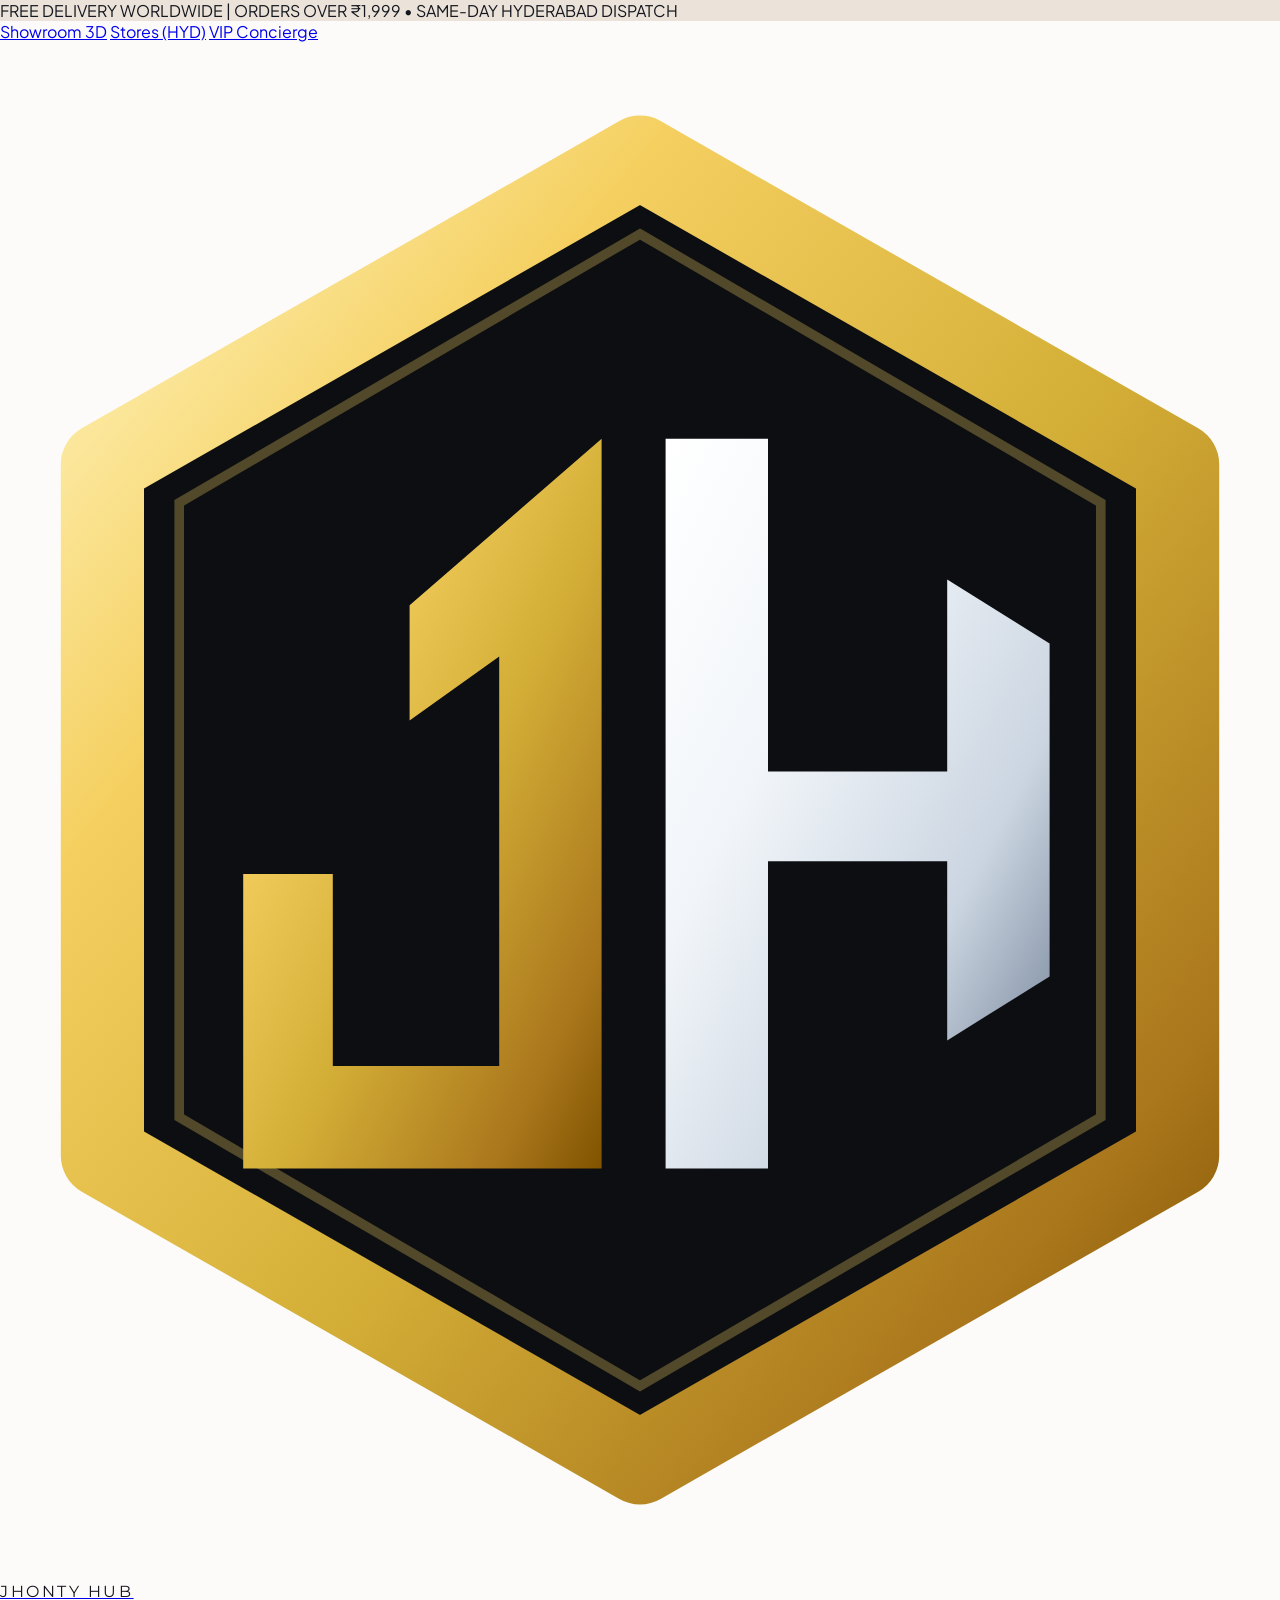
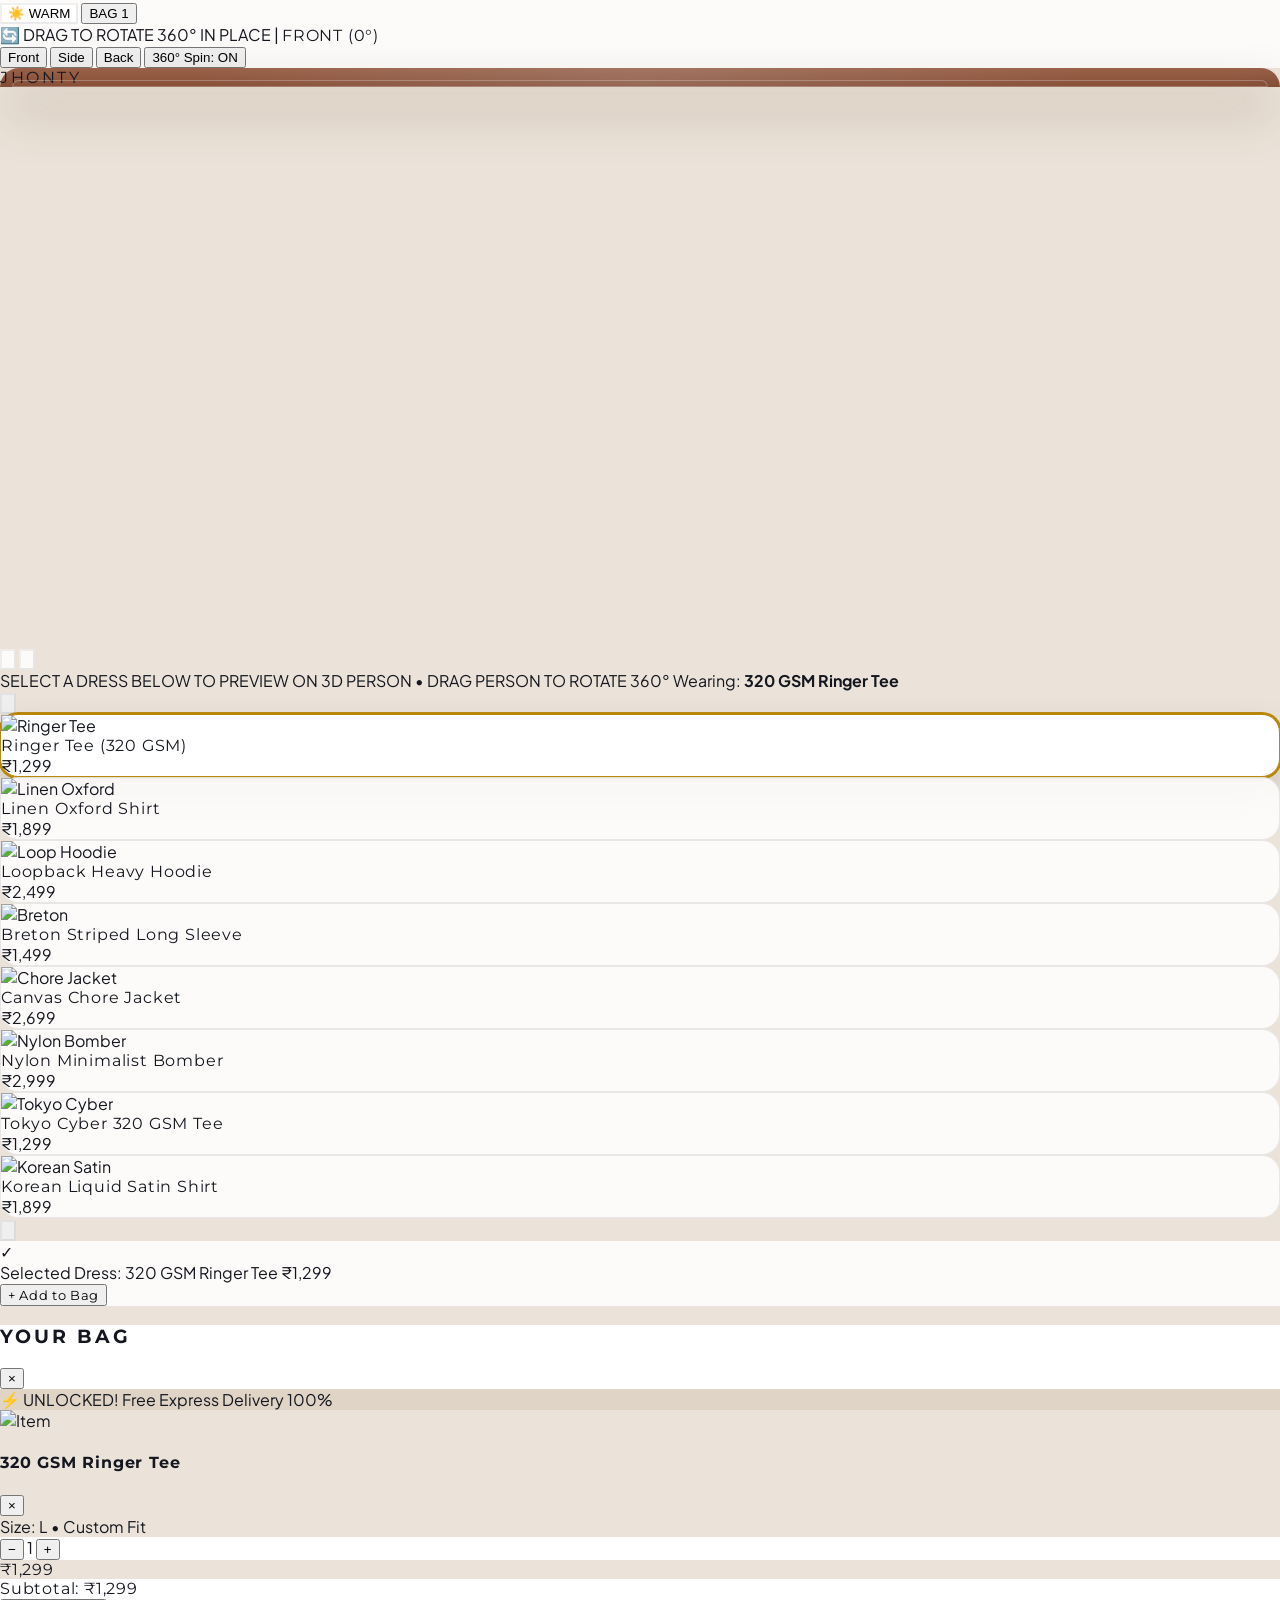
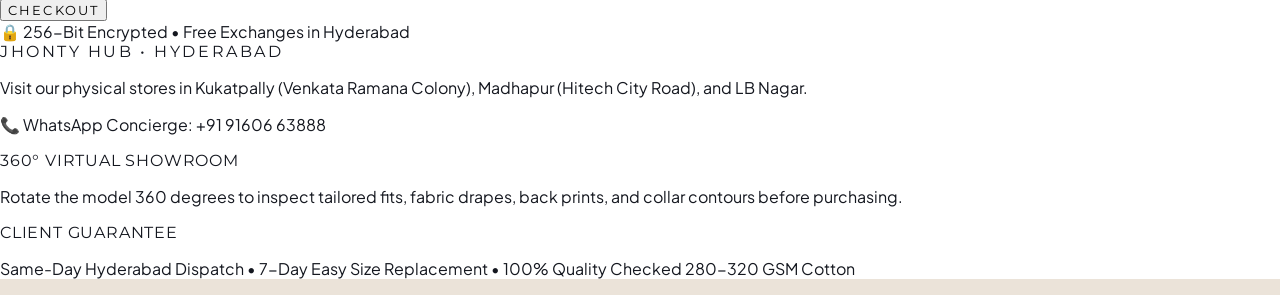
==== commit 627e254b: "Eliminate all horizontal scrollbars, fit flush to screen for all devices, and launch 360-degree 3D i" ====
--- a/index.html
+++ b/index.html
@@ -1,32 +1,32 @@
-<!DOCTYPE html>
+﻿<!DOCTYPE html>
 <html lang="en" data-theme="warm">
 <head>
   <meta charset="UTF-8">
   <meta name="viewport" content="width=device-width, initial-scale=1.0">
-  <title>JHONTY HUB — 3D Virtual Try-On &amp; Luxe Streetwear Showroom</title>
+  <title>JHONTY HUB — 360° Interactive 3D Virtual Try-On Showroom</title>
   <script src="https://www.gstatic.com/antigravity/web/dev/tailwindcss.min.js"></script>
   <script src="https://cdn.tailwindcss.com"></script>
+  <!-- Three.js 3D WebGL Library -->
+  <script src="https://cdnjs.cloudflare.com/ajax/libs/three.js/r128/three.min.js"></script>
   <link rel="preconnect" href="https://fonts.googleapis.com">
   <link rel="preconnect" href="https://fonts.gstatic.com" crossorigin>
   <link href="https://fonts.googleapis.com/css2?family=Montserrat:wght@400;500;600;700;800;900&family=Plus+Jakarta+Sans:wght@300;400;500;600;700;800&display=swap" rel="stylesheet">
   
   <style>
     /* ==========================================================================
-       VÄRDE-STYLE DIGITAL SHOWROOM THEME VARIABLES
-       Warm Architectural Sand / Terracotta & Obsidian Noir
+       VÄRDE-STYLE 3D DIGITAL SHOWROOM (WARM ARCHITECTURAL & OBSIDIAN NOIR)
        ========================================================================== */
     :root, [data-theme="warm"] {
       --bg-canvas: #ebe3d9;
       --bg-stage: #dfd4c5;
       --bg-surface: #ffffff;
-      --bg-glass: rgba(255, 255, 255, 0.82);
-      --bg-card: rgba(255, 255, 255, 0.88);
+      --bg-glass: rgba(255, 255, 255, 0.85);
+      --bg-card: rgba(255, 255, 255, 0.9);
       --border-subtle: rgba(0, 0, 0, 0.08);
       --border-accent: rgba(184, 134, 11, 0.45);
       
       --arch-terracotta: #c47c5d;
       --arch-shadow: rgba(84, 42, 24, 0.25);
-      --pedestal-color: #d1c4b2;
       
       --text-main: #14171f;
       --text-secondary: #575f6e;
@@ -48,7 +48,6 @@
       
       --arch-terracotta: #543122;
       --arch-shadow: rgba(0, 0, 0, 0.65);
-      --pedestal-color: #1e222d;
       
       --text-main: #f8fafc;
       --text-secondary: #94a3b8;
@@ -77,18 +76,52 @@
       letter-spacing: 0.05em;
     }
 
-    /* Universal Scrollbar Elimination */
-    ::-webkit-scrollbar {
+    html, body {
+      width: 100%;
+      max-width: 100vw;
+      overflow-x: hidden !important;
+      margin: 0;
+      padding: 0;
+    }
+
+    /* Universal Scrollbar Elimination for all browsers (Chrome, Edge, Safari, Firefox, Opera) */
+    *, *::before, *::after {
+      -ms-overflow-style: none !important;
+      scrollbar-width: none !important;
+    }
+    *::-webkit-scrollbar,
+    ::-webkit-scrollbar,
+    body::-webkit-scrollbar,
+    html::-webkit-scrollbar,
+    div::-webkit-scrollbar {
       width: 0px !important;
       height: 0px !important;
       display: none !important;
-    }
-    * {
+      background: transparent !important;
+    }
+    *::-webkit-scrollbar-thumb,
+    *::-webkit-scrollbar-track,
+    *::-webkit-scrollbar-corner {
+      display: none !important;
+      background: transparent !important;
+      width: 0px !important;
+      height: 0px !important;
+    }
+
+    #dress-selector-strip {
+      -webkit-overflow-scrolling: touch;
+      scroll-behavior: smooth;
       -ms-overflow-style: none !important;
       scrollbar-width: none !important;
-    }
-
-    /* Architectural Stage Arch Styling */
+      user-select: none;
+    }
+    #dress-selector-strip::-webkit-scrollbar {
+      display: none !important;
+      width: 0px !important;
+      height: 0px !important;
+    }
+
+    /* Neoclassical Architectural Arch */
     .neoclassical-arch {
       background: radial-gradient(circle at 50% 120%, rgba(255,255,255,0.2) 0%, transparent 70%),
                   linear-gradient(180deg, var(--arch-terracotta) 0%, #a86245 100%);
@@ -105,70 +138,47 @@
       pointer-events: none;
     }
 
-    /* 3D Floating Orbit Cards */
-    .orbit-card {
+    /* 3D Canvas Container */
+    #three-canvas-container {
+      width: 100%;
+      height: 560px;
+      cursor: grab;
+      touch-action: none;
+    }
+    #three-canvas-container:active {
+      cursor: grabbing;
+    }
+
+    /* Bottom Dress Carousel Strip */
+    .dress-strip-card {
       background: var(--bg-glass);
-      backdrop-filter: blur(16px);
-      -webkit-backdrop-filter: blur(16px);
+      backdrop-filter: blur(14px);
+      -webkit-backdrop-filter: blur(14px);
       border: 1px solid var(--border-subtle);
-      box-shadow: var(--card-shadow);
-      border-radius: 20px;
-      transition: all 0.35s cubic-bezier(0.16, 1, 0.3, 1);
+      border-radius: 18px;
+      transition: all 0.25s cubic-bezier(0.16, 1, 0.3, 1);
       cursor: pointer;
-    }
-    .orbit-card:hover {
-      transform: translateY(-5px) scale(1.03);
+      flex-shrink: 0;
+    }
+    .dress-strip-card:hover {
+      transform: translateY(-4px) scale(1.03);
       border-color: var(--gold-primary);
-      box-shadow: 0 25px 50px rgba(0,0,0,0.18), 0 0 20px rgba(212, 175, 55, 0.25);
-    }
-    .orbit-card.is-active {
+      box-shadow: 0 15px 30px rgba(0, 0, 0, 0.12), 0 0 15px rgba(212, 175, 55, 0.2);
+    }
+    .dress-strip-card.is-active {
       border-color: var(--gold-primary);
-      box-shadow: 0 0 0 2px var(--gold-primary), var(--card-shadow);
+      box-shadow: 0 0 0 2px var(--gold-primary), 0 15px 35px rgba(0, 0, 0, 0.15);
       background: var(--bg-surface);
     }
 
-    /* Bottom Floating Garment HUD Pill */
-    .showroom-hud {
-      background: var(--bg-glass);
-      backdrop-filter: blur(20px);
-      -webkit-backdrop-filter: blur(20px);
-      border: 1px solid var(--border-subtle);
-      border-radius: 9999px;
-      box-shadow: var(--hud-shadow);
-    }
-
-    /* Model Dressing Animation */
-    .model-viewport {
-      transition: opacity 0.25s ease-out, transform 0.3s cubic-bezier(0.16, 1, 0.3, 1);
-    }
-    .model-viewport.fade-out {
-      opacity: 0;
-      transform: scale(0.97) translateY(4px);
-    }
-    .model-viewport.fade-in {
-      opacity: 1;
-      transform: scale(1) translateY(0px);
-    }
-
-    /* Stage Arrow Buttons Styling */
-    .stage-arrow-btn {
-      background: var(--bg-glass);
-      backdrop-filter: blur(16px);
-      -webkit-backdrop-filter: blur(16px);
-      border: 1px solid var(--border-subtle);
-      box-shadow: 0 12px 35px rgba(0,0,0,0.18);
-      color: var(--text-main);
-      cursor: pointer;
-      transition: all 0.25s cubic-bezier(0.16, 1, 0.3, 1);
-    }
-    .stage-arrow-btn:hover {
-      transform: translateY(-50%) scale(1.15);
-      border-color: var(--gold-primary);
-      color: var(--gold-primary);
-      box-shadow: 0 16px 40px rgba(212, 175, 55, 0.3);
-    }
-    .stage-arrow-btn:active {
-      transform: translateY(-50%) scale(0.92);
+    /* 360 Drag Badge Pulse */
+    @keyframes pulse-ring {
+      0% { transform: scale(0.95); opacity: 0.8; }
+      50% { transform: scale(1.05); opacity: 1; }
+      100% { transform: scale(0.95); opacity: 0.8; }
+    }
+    .drag-hint-badge {
+      animation: pulse-ring 2.5s infinite ease-in-out;
     }
   </style>
 </head>
@@ -185,16 +195,12 @@
       
       <!-- Left Navigation Links -->
       <nav class="hidden md:flex items-center space-x-7 text-xs font-bold uppercase tracking-widest" style="color: var(--text-secondary);">
-        <a href="#showroom" class="hover:text-black dark:hover:text-white transition">Shop All</a>
-        <a href="#new-in" class="hover:text-black dark:hover:text-white transition flex items-center gap-1.5">
-          <span>New In</span>
-          <span class="w-1.5 h-1.5 rounded-full bg-amber-500 animate-pulse"></span>
-        </a>
+        <a href="#showroom" class="hover:text-black dark:hover:text-white transition">Showroom 3D</a>
         <a href="#stores" class="hover:text-black dark:hover:text-white transition">Stores (HYD)</a>
-        <a href="#editorial" class="hover:text-black dark:hover:text-white transition">Editorial</a>
+        <a href="#stores" class="hover:text-black dark:hover:text-white transition">VIP Concierge</a>
       </nav>
 
-      <!-- Center Logo Lockup (Interlocking JH Vector Emblem + JHONTY HUB) -->
+      <!-- Center Logo Lockup (Hexagonal JH Vector Emblem + JHONTY HUB) -->
       <a href="javascript:void(0)" class="flex items-center gap-3 group">
         <div class="w-9 h-11 flex-shrink-0 filter drop-shadow-[0_0_12px_rgba(212,175,55,0.4)] transition-transform group-hover:scale-105">
           <svg xmlns="http://www.w3.org/2000/svg" viewBox="0 0 200 240" class="w-full h-full" fill="none">
@@ -224,7 +230,7 @@
         </div>
       </a>
 
-      <!-- Right Action Items (Search, Wishlist, Bag, Theme Switch) -->
+      <!-- Right Action Items (Theme Toggle, Bag) -->
       <div class="flex items-center space-x-6 text-xs font-bold uppercase tracking-wider" style="color: var(--text-secondary);">
         
         <!-- Dark / Light Theme Toggle -->
@@ -233,10 +239,6 @@
           <span id="themeText" class="hidden sm:inline">WARM</span>
         </button>
 
-        <a href="javascript:void(0)" onclick="alert('Wishlist: 2 exclusive Jhonty drops saved.')" class="hover:text-black dark:hover:text-white transition">
-          WISHLIST (2)
-        </a>
-
         <button onclick="toggleBag(true)" class="flex items-center gap-1.5 px-4 py-2 rounded-full bg-[#14171f] text-white dark:bg-white dark:text-black hover:opacity-90 transition shadow-md">
           <span>BAG</span>
           <span class="w-4 h-4 rounded-full bg-amber-400 text-black text-[10px] font-black flex items-center justify-center" id="header-bag-count">1</span>
@@ -247,182 +249,205 @@
   </header>
 
   <!-- ==========================================================================
-       VÄRDE-STYLE 3D DIGITAL SHOWROOM (VIRTUAL TRY-ON STAGE WITH ARROWS)
+       360° INTERACTIVE 3D VIRTUAL MODEL SHOWROOM (TURNTABLE ROTATION IN PLACE)
        ========================================================================== -->
-  <main id="showroom" class="relative flex-grow flex flex-col items-center justify-center px-4 py-6 md:py-10 overflow-hidden">
+  <main id="showroom" class="relative flex-grow flex flex-col items-center justify-center px-4 py-4 md:py-6 overflow-hidden">
     
-    <!-- Top Status & Click Arrow Indicator Pill -->
-    <div class="relative z-20 flex items-center gap-3 px-5 py-2 rounded-full mb-6 border shadow-lg text-xs font-bold uppercase tracking-wider" style="background-color: var(--bg-glass); border-color: var(--border-subtle);">
-      <span class="text-amber-500 font-black">✦ CLICK ARROWS &larr; &rarr; TO CHANGE DRESS</span>
-      <span class="opacity-25">|</span>
-      <span id="stage-dress-index" class="font-ui font-black text-slate-700 dark:text-slate-300">LOOK 01 / 06</span>
+    <!-- Top 360° Instructions & Rotation Angle Controls -->
+    <div class="relative z-20 flex flex-wrap items-center justify-center gap-3 mb-3">
+      
+      <!-- Interactive Drag Hint Badge -->
+      <div class="drag-hint-badge flex items-center gap-2 px-4 py-1.5 rounded-full text-xs font-bold uppercase tracking-wider border shadow-md" style="background-color: var(--bg-glass); border-color: var(--border-subtle);">
+        <span class="text-amber-500 font-black">🔄 DRAG TO ROTATE 360° IN PLACE</span>
+        <span class="opacity-25">|</span>
+        <span id="rotation-angle-label" class="font-ui font-black text-slate-700 dark:text-slate-300">FRONT (0°)</span>
+      </div>
+
+      <!-- Quick Angle Preset Buttons -->
+      <div class="flex items-center space-x-1.5 p-1 rounded-full border text-[11px] font-bold uppercase tracking-wider shadow-sm" style="background-color: var(--bg-glass); border-color: var(--border-subtle);">
+        <button onclick="setAngle(0)" class="px-3 py-1 rounded-full hover:bg-black/10 dark:hover:bg-white/10 transition">Front</button>
+        <button onclick="setAngle(Math.PI / 2)" class="px-3 py-1 rounded-full hover:bg-black/10 dark:hover:bg-white/10 transition">Side</button>
+        <button onclick="setAngle(Math.PI)" class="px-3 py-1 rounded-full hover:bg-black/10 dark:hover:bg-white/10 transition">Back</button>
+        <button id="auto-spin-btn" onclick="toggleAutoSpin()" class="px-3 py-1 rounded-full bg-amber-400 text-black font-black hover:bg-amber-300 transition">360° Spin: ON</button>
+      </div>
+
     </div>
 
-    <!-- Central Stage Area (Neoclassical Arch, Floating Cards & Navigation Arrows) -->
-    <div class="relative w-full max-w-6xl mx-auto flex items-center justify-center min-h-[580px] md:min-h-[640px]">
+    <!-- Central Stage Area (Neoclassical Arch & 360° WebGL 3D Model Canvas) -->
+    <div class="relative w-full max-w-5xl mx-auto flex items-center justify-center min-h-[520px] md:min-h-[580px]">
       
       <!-- Architectural Neoclassical Colonnade Arch Backdrop -->
-      <div class="absolute w-[340px] sm:w-[420px] md:w-[480px] h-[520px] md:h-[600px] bottom-0 neoclassical-arch z-0 flex flex-col items-center justify-start pt-10">
-        <!-- Sunburst Emblem on the Arch Keyway -->
-        <div class="w-16 h-16 rounded-full border border-white/30 flex items-center justify-center opacity-40">
-          <div class="w-8 h-8 rounded-full border border-white/40"></div>
-        </div>
-        <!-- Inscribed Brand Name in the Arch Header -->
-        <div class="text-white/20 font-brand text-3xl font-black tracking-[0.3em] uppercase mt-4 select-none">
+      <div class="absolute w-[320px] sm:w-[400px] md:w-[460px] h-[480px] md:h-[550px] bottom-0 neoclassical-arch z-0 flex flex-col items-center justify-start pt-8 pointer-events-none">
+        <div class="w-14 h-14 rounded-full border border-white/30 flex items-center justify-center opacity-40">
+          <div class="w-7 h-7 rounded-full border border-white/40"></div>
+        </div>
+        <div class="text-white/20 font-brand text-2xl font-black tracking-[0.3em] uppercase mt-3 select-none">
           JHONTY
         </div>
       </div>
 
-      <!-- Pedestal / Circular Floor Stand under Model -->
-      <div class="absolute bottom-4 w-[280px] sm:w-[360px] md:w-[400px] h-[36px] rounded-[100%] shadow-2xl z-0" style="background: radial-gradient(ellipse at center, rgba(30,20,15,0.45) 0%, rgba(30,20,15,0.15) 50%, transparent 80%);"></div>
-
-      <!-- Left Orbiting Product Cards (Float in 3D) -->
-      <div class="absolute left-2 md:left-6 lg:left-10 top-1/2 -translate-y-1/2 z-20 flex flex-col gap-5 w-40 sm:w-48 pointer-events-auto hidden sm:flex">
+      <!-- Circular 3D Floor Pedestal Stand -->
+      <div class="absolute bottom-2 w-[260px] sm:w-[340px] md:w-[380px] h-[34px] rounded-[100%] shadow-2xl z-0 pointer-events-none" style="background: radial-gradient(ellipse at center, rgba(30,20,15,0.45) 0%, rgba(30,20,15,0.15) 50%, transparent 80%);"></div>
+
+      <!-- Real-Time 3D WebGL Canvas (User drags here to rotate 360 degrees) -->
+      <div id="three-canvas-container" class="relative z-10 flex items-center justify-center">
+        <!-- Canvas injected by Three.js -->
+      </div>
+
+      <!-- Left / Right Quick Orbit Buttons directly on 3D Stage -->
+      <button onclick="rotateStep(-0.5)" class="absolute left-2 sm:left-6 md:left-14 top-1/2 -translate-y-1/2 z-20 w-11 h-11 md:w-13 md:h-13 rounded-full flex items-center justify-center border shadow-lg transition-transform hover:scale-110 active:scale-90" style="background-color: var(--bg-glass); border-color: var(--border-subtle); color: var(--text-main);" title="Rotate Left (360°)">
+        <svg class="w-5 h-5" fill="none" stroke="currentColor" viewBox="0 0 24 24"><path stroke-width="2.5" stroke-linecap="round" stroke-linejoin="round" d="M15 19l-7-7 7-7"></path></svg>
+      </button>
+
+      <button onclick="rotateStep(0.5)" class="absolute right-2 sm:right-6 md:right-14 top-1/2 -translate-y-1/2 z-20 w-11 h-11 md:w-13 md:h-13 rounded-full flex items-center justify-center border shadow-lg transition-transform hover:scale-110 active:scale-90" style="background-color: var(--bg-glass); border-color: var(--border-subtle); color: var(--text-main);" title="Rotate Right (360°)">
+        <svg class="w-5 h-5" fill="none" stroke="currentColor" viewBox="0 0 24 24"><path stroke-width="2.5" stroke-linecap="round" stroke-linejoin="round" d="M9 5l7 7-7 7"></path></svg>
+      </button>
+
+    </div>
+
+    <!-- ==========================================================================
+         BOTTOM DRESS SELECTOR BAR (USER CLICKS DRESS TO PREVIEW ON 3D PERSON)
+         ========================================================================== -->
+    <div class="relative z-20 w-full max-w-6xl mx-auto mt-2">
+      
+      <div class="flex items-center justify-between mb-2 px-2">
+        <span class="text-[11px] font-black uppercase tracking-wider text-amber-500">
+          SELECT A DRESS BELOW TO PREVIEW ON 3D PERSON &bull; DRAG PERSON TO ROTATE 360°
+        </span>
+        <span id="active-dress-label" class="text-xs font-bold text-slate-500">
+          Wearing: <strong>320 GSM Ringer Tee</strong>
+        </span>
+      </div>
+
+      <!-- Horizontal Scrollable Dress Cards Carousel Strip with Left & Right Arrows -->
+      <div class="relative group/strip my-1">
+        <!-- Left Scroll Arrow -->
+        <button onclick="scrollDressStrip(-260)" class="absolute -left-3 top-1/2 -translate-y-1/2 z-30 w-8 h-8 rounded-full flex items-center justify-center border shadow-md transition-transform hover:scale-110 active:scale-95 bg-white/90 dark:bg-black/90 text-black dark:text-white" style="border-color: var(--border-subtle);" title="Scroll Left">
+          <svg class="w-4 h-4" fill="none" stroke="currentColor" viewBox="0 0 24 24"><path stroke-width="2.5" stroke-linecap="round" stroke-linejoin="round" d="M15 19l-7-7 7-7"></path></svg>
+        </button>
+
+        <div class="flex items-center space-x-3.5 overflow-x-auto py-2 px-1 select-none" id="dress-selector-strip">
         
-        <!-- Left Card 1 -->
-        <div id="card-orbit-0" onclick="dressModel(0)" class="orbit-card p-3 flex items-center gap-3 is-active">
-          <div class="w-12 h-14 rounded-xl bg-white/40 dark:bg-black/30 p-1 flex items-center justify-center flex-shrink-0 overflow-hidden">
-            <img src="https://images.unsplash.com/photo-1521572267360-ee0c2909d518?auto=format&fit=crop&w=200&q=80" alt="Garment" class="w-full h-full object-contain">
-          </div>
-          <div class="flex-grow">
-            <div class="font-ui text-[11px] font-bold line-clamp-1" style="color: var(--text-main);">Ringer Tee</div>
+        <!-- Dress 0: Ringer Tee -->
+        <div onclick="selectDress(0)" class="dress-strip-card is-active p-3 w-40 flex flex-col justify-between" id="dress-card-0">
+          <div class="w-full h-24 rounded-xl bg-black/5 dark:bg-white/5 p-1 flex items-center justify-center overflow-hidden mb-2">
+            <img src="https://images.unsplash.com/photo-1521572267360-ee0c2909d518?auto=format&fit=crop&w=200&q=80" alt="Ringer Tee" class="w-full h-full object-contain">
+          </div>
+          <div>
+            <div class="font-ui text-xs font-bold line-clamp-1">Ringer Tee (320 GSM)</div>
             <div class="text-xs font-black text-amber-500 mt-0.5">₹1,299</div>
           </div>
         </div>
 
-        <!-- Left Card 2 -->
-        <div id="card-orbit-1" onclick="dressModel(1)" class="orbit-card p-3 flex items-center gap-3">
-          <div class="w-12 h-14 rounded-xl bg-white/40 dark:bg-black/30 p-1 flex items-center justify-center flex-shrink-0 overflow-hidden">
-            <img src="https://images.unsplash.com/photo-1602810318383-e386cc2a3ccf?auto=format&fit=crop&w=200&q=80" alt="Garment" class="w-full h-full object-contain">
-          </div>
-          <div class="flex-grow">
-            <div class="font-ui text-[11px] font-bold line-clamp-1" style="color: var(--text-main);">Linen Shirt</div>
+        <!-- Dress 1: Oxford Shirt -->
+        <div onclick="selectDress(1)" class="dress-strip-card p-3 w-40 flex flex-col justify-between" id="dress-card-1">
+          <div class="w-full h-24 rounded-xl bg-black/5 dark:bg-white/5 p-1 flex items-center justify-center overflow-hidden mb-2">
+            <img src="https://images.unsplash.com/photo-1602810318383-e386cc2a3ccf?auto=format&fit=crop&w=200&q=80" alt="Linen Oxford" class="w-full h-full object-contain">
+          </div>
+          <div>
+            <div class="font-ui text-xs font-bold line-clamp-1">Linen Oxford Shirt</div>
             <div class="text-xs font-black text-amber-500 mt-0.5">₹1,899</div>
           </div>
         </div>
 
-        <!-- Left Card 3 -->
-        <div id="card-orbit-2" onclick="dressModel(2)" class="orbit-card p-3 flex items-center gap-3">
-          <div class="w-12 h-14 rounded-xl bg-white/40 dark:bg-black/30 p-1 flex items-center justify-center flex-shrink-0 overflow-hidden">
-            <img src="https://images.unsplash.com/photo-1556905055-8f358a7a47b2?auto=format&fit=crop&w=200&q=80" alt="Garment" class="w-full h-full object-contain">
-          </div>
-          <div class="flex-grow">
-            <div class="font-ui text-[11px] font-bold line-clamp-1" style="color: var(--text-main);">Loop Hoodie</div>
+        <!-- Dress 2: Loop Hoodie -->
+        <div onclick="selectDress(2)" class="dress-strip-card p-3 w-40 flex flex-col justify-between" id="dress-card-2">
+          <div class="w-full h-24 rounded-xl bg-black/5 dark:bg-white/5 p-1 flex items-center justify-center overflow-hidden mb-2">
+            <img src="https://images.unsplash.com/photo-1556905055-8f358a7a47b2?auto=format&fit=crop&w=200&q=80" alt="Loop Hoodie" class="w-full h-full object-contain">
+          </div>
+          <div>
+            <div class="font-ui text-xs font-bold line-clamp-1">Loopback Heavy Hoodie</div>
             <div class="text-xs font-black text-amber-500 mt-0.5">₹2,499</div>
           </div>
         </div>
 
-      </div>
-
-      <!-- STAGE NAVIGATION ARROW: PREVIOUS DRESS (LEFT) -->
-      <button id="stage-arrow-left" onclick="changeDress(-1)" class="stage-arrow-btn absolute left-4 sm:left-24 md:left-32 lg:left-64 top-1/2 -translate-y-1/2 z-30 w-12 h-12 md:w-14 md:h-14 rounded-full flex items-center justify-center group" title="Previous Dress (Left Arrow)" aria-label="Previous Dress">
-        <svg class="w-6 h-6 transform group-hover:-translate-x-1 transition-transform" fill="none" stroke="currentColor" viewBox="0 0 24 24">
-          <path stroke-width="2.5" stroke-linecap="round" stroke-linejoin="round" d="M15 19l-7-7 7-7"></path>
-        </svg>
-      </button>
-
-      <!-- Live 3D Model Display (Center Stage) -->
-      <div class="relative z-10 w-[280px] sm:w-[360px] md:w-[420px] h-[510px] md:h-[580px] flex items-end justify-center pointer-events-none">
-        <div id="model-container" class="model-viewport w-full h-full flex items-end justify-center relative">
-          <!-- 3D Standing Fashion Model Image -->
-          <img id="active-model-image" src="https://images.unsplash.com/photo-1539571696357-5a69c17a67c6?auto=format&fit=crop&w=800&q=85" alt="Jhonty Hub 3D Virtual Model" class="h-full w-auto object-contain filter drop-shadow-[0_20px_25px_rgba(0,0,0,0.35)] select-none">
-        </div>
-      </div>
-
-      <!-- STAGE NAVIGATION ARROW: NEXT DRESS (RIGHT) -->
-      <button id="stage-arrow-right" onclick="changeDress(1)" class="stage-arrow-btn absolute right-4 sm:right-24 md:right-32 lg:right-64 top-1/2 -translate-y-1/2 z-30 w-12 h-12 md:w-14 md:h-14 rounded-full flex items-center justify-center group" title="Next Dress (Right Arrow)" aria-label="Next Dress">
-        <svg class="w-6 h-6 transform group-hover:translate-x-1 transition-transform" fill="none" stroke="currentColor" viewBox="0 0 24 24">
-          <path stroke-width="2.5" stroke-linecap="round" stroke-linejoin="round" d="M9 5l7 7-7 7"></path>
-        </svg>
-      </button>
-
-      <!-- Right Orbiting Product Cards (Float in 3D) -->
-      <div class="absolute right-2 md:right-6 lg:right-10 top-1/2 -translate-y-1/2 z-20 flex flex-col gap-5 w-40 sm:w-48 pointer-events-auto hidden sm:flex">
-        
-        <!-- Right Card 1 -->
-        <div id="card-orbit-3" onclick="dressModel(3)" class="orbit-card p-3 flex items-center gap-3">
-          <div class="w-12 h-14 rounded-xl bg-white/40 dark:bg-black/30 p-1 flex items-center justify-center flex-shrink-0 overflow-hidden">
-            <img src="https://images.unsplash.com/photo-1618354691373-d851c5c3a990?auto=format&fit=crop&w=200&q=80" alt="Garment" class="w-full h-full object-contain">
-          </div>
-          <div class="flex-grow">
-            <div class="font-ui text-[11px] font-bold line-clamp-1" style="color: var(--text-main);">Breton Striped</div>
+        <!-- Dress 3: Breton Striped -->
+        <div onclick="selectDress(3)" class="dress-strip-card p-3 w-40 flex flex-col justify-between" id="dress-card-3">
+          <div class="w-full h-24 rounded-xl bg-black/5 dark:bg-white/5 p-1 flex items-center justify-center overflow-hidden mb-2">
+            <img src="https://images.unsplash.com/photo-1618354691373-d851c5c3a990?auto=format&fit=crop&w=200&q=80" alt="Breton" class="w-full h-full object-contain">
+          </div>
+          <div>
+            <div class="font-ui text-xs font-bold line-clamp-1">Breton Striped Long Sleeve</div>
             <div class="text-xs font-black text-amber-500 mt-0.5">₹1,499</div>
           </div>
         </div>
 
-        <!-- Right Card 2 -->
-        <div id="card-orbit-4" onclick="dressModel(4)" class="orbit-card p-3 flex items-center gap-3">
-          <div class="w-12 h-14 rounded-xl bg-white/40 dark:bg-black/30 p-1 flex items-center justify-center flex-shrink-0 overflow-hidden">
-            <img src="https://images.unsplash.com/photo-1576995853123-5a10305d93c0?auto=format&fit=crop&w=200&q=80" alt="Garment" class="w-full h-full object-contain">
-          </div>
-          <div class="flex-grow">
-            <div class="font-ui text-[11px] font-bold line-clamp-1" style="color: var(--text-main);">Chore Jacket</div>
+        <!-- Dress 4: Canvas Chore Jacket -->
+        <div onclick="selectDress(4)" class="dress-strip-card p-3 w-40 flex flex-col justify-between" id="dress-card-4">
+          <div class="w-full h-24 rounded-xl bg-black/5 dark:bg-white/5 p-1 flex items-center justify-center overflow-hidden mb-2">
+            <img src="https://images.unsplash.com/photo-1576995853123-5a10305d93c0?auto=format&fit=crop&w=200&q=80" alt="Chore Jacket" class="w-full h-full object-contain">
+          </div>
+          <div>
+            <div class="font-ui text-xs font-bold line-clamp-1">Canvas Chore Jacket</div>
             <div class="text-xs font-black text-amber-500 mt-0.5">₹2,699</div>
           </div>
         </div>
 
-        <!-- Right Card 3 -->
-        <div id="card-orbit-5" onclick="dressModel(5)" class="orbit-card p-3 flex items-center gap-3">
-          <div class="w-12 h-14 rounded-xl bg-white/40 dark:bg-black/30 p-1 flex items-center justify-center flex-shrink-0 overflow-hidden">
-            <img src="https://images.unsplash.com/photo-1551028719-00167b16eac5?auto=format&fit=crop&w=200&q=80" alt="Garment" class="w-full h-full object-contain">
-          </div>
-          <div class="flex-grow">
-            <div class="font-ui text-[11px] font-bold line-clamp-1" style="color: var(--text-main);">Nylon Bomber</div>
+        <!-- Dress 5: Nylon Minimalist Bomber -->
+        <div onclick="selectDress(5)" class="dress-strip-card p-3 w-40 flex flex-col justify-between" id="dress-card-5">
+          <div class="w-full h-24 rounded-xl bg-black/5 dark:bg-white/5 p-1 flex items-center justify-center overflow-hidden mb-2">
+            <img src="https://images.unsplash.com/photo-1551028719-00167b16eac5?auto=format&fit=crop&w=200&q=80" alt="Nylon Bomber" class="w-full h-full object-contain">
+          </div>
+          <div>
+            <div class="font-ui text-xs font-bold line-clamp-1">Nylon Minimalist Bomber</div>
             <div class="text-xs font-black text-amber-500 mt-0.5">₹2,999</div>
           </div>
         </div>
 
+        <!-- Dress 6: Tokyo Cyber Graphic Tee -->
+        <div onclick="selectDress(6)" class="dress-strip-card p-3 w-40 flex flex-col justify-between" id="dress-card-6">
+          <div class="w-full h-24 rounded-xl bg-black/5 dark:bg-white/5 p-1 flex items-center justify-center overflow-hidden mb-2">
+            <img src="https://images.unsplash.com/photo-1576566588028-4147f3842f27?auto=format&fit=crop&w=200&q=80" alt="Tokyo Cyber" class="w-full h-full object-contain">
+          </div>
+          <div>
+            <div class="font-ui text-xs font-bold line-clamp-1">Tokyo Cyber 320 GSM Tee</div>
+            <div class="text-xs font-black text-amber-500 mt-0.5">₹1,299</div>
+          </div>
+        </div>
+
+        <!-- Dress 7: Korean Liquid Satin Shirt -->
+        <div onclick="selectDress(7)" class="dress-strip-card p-3 w-40 flex flex-col justify-between" id="dress-card-7">
+          <div class="w-full h-24 rounded-xl bg-black/5 dark:bg-white/5 p-1 flex items-center justify-center overflow-hidden mb-2">
+            <img src="https://images.unsplash.com/photo-1596755094514-f87e34085b2c?auto=format&fit=crop&w=200&q=80" alt="Korean Satin" class="w-full h-full object-contain">
+          </div>
+          <div>
+            <div class="font-ui text-xs font-bold line-clamp-1">Korean Liquid Satin Shirt</div>
+            <div class="text-xs font-black text-amber-500 mt-0.5">₹1,899</div>
+          </div>
+        </div>
+
+        <!-- Right Scroll Arrow -->
+        <button onclick="scrollDressStrip(260)" class="absolute -right-3 top-1/2 -translate-y-1/2 z-30 w-8 h-8 rounded-full flex items-center justify-center border shadow-md transition-transform hover:scale-110 active:scale-95 bg-white/90 dark:bg-black/90 text-black dark:text-white" style="border-color: var(--border-subtle);" title="Scroll Right">
+          <svg class="w-4 h-4" fill="none" stroke="currentColor" viewBox="0 0 24 24"><path stroke-width="2.5" stroke-linecap="round" stroke-linejoin="round" d="M9 5l7 7-7 7"></path></svg>
+        </button>
+      </div>
+
+      <!-- Action HUD: Add Selected Dress to Bag -->
+      <div class="flex items-center justify-between p-3.5 mt-2 rounded-2xl border" style="background-color: var(--bg-glass); border-color: var(--border-subtle);">
+        <div class="flex items-center gap-3">
+          <div class="w-8 h-8 rounded-full bg-amber-400 text-black font-black flex items-center justify-center text-xs">✓</div>
+          <div>
+            <span class="text-[11px] text-slate-500">Selected Dress:</span>
+            <span id="hud-dress-title" class="text-xs font-black ml-1">320 GSM Ringer Tee</span>
+            <span id="hud-dress-price" class="text-xs font-black text-amber-500 ml-2">₹1,299</span>
+          </div>
+        </div>
+        <button onclick="addActiveDressToBag()" class="px-6 py-2.5 rounded-full bg-[#14171f] text-white dark:bg-white dark:text-black font-ui text-xs font-black uppercase tracking-wider hover:opacity-90 transition shadow-md">
+          + Add to Bag
+        </button>
       </div>
 
     </div>
 
-    <!-- Bottom Floating Garment HUD Pill Controller (With Arrow Stepper) -->
-    <div class="relative z-20 mt-4 showroom-hud px-5 py-3 flex flex-wrap items-center justify-between gap-4 sm:gap-6 max-w-xl w-full">
-      
-      <!-- Current Garment Thumbnail & Details with Stepper Arrows -->
-      <div class="flex items-center gap-3">
-        
-        <!-- Quick Arrow Stepper -->
-        <div class="flex items-center space-x-1 border rounded-full px-2 py-1" style="border-color: var(--border-subtle); background: var(--bg-surface);">
-          <button onclick="changeDress(-1)" class="w-5 h-5 rounded-full flex items-center justify-center hover:bg-black/10 dark:hover:bg-white/10 text-xs font-bold transition" title="Previous Dress">&larr;</button>
-          <span id="hud-dress-counter" class="text-[10px] font-black px-1 text-amber-500">1 / 6</span>
-          <button onclick="changeDress(1)" class="w-5 h-5 rounded-full flex items-center justify-center hover:bg-black/10 dark:hover:bg-white/10 text-xs font-bold transition" title="Next Dress">&rarr;</button>
-        </div>
-
-        <div class="w-10 h-10 rounded-xl bg-white/60 dark:bg-black/40 p-1 flex items-center justify-center overflow-hidden border flex-shrink-0" style="border-color: var(--border-subtle);">
-          <img id="hud-active-thumb" src="https://images.unsplash.com/photo-1521572267360-ee0c2909d518?auto=format&fit=crop&w=150&q=80" alt="Garment" class="w-full h-full object-contain">
-        </div>
-        <div>
-          <div id="hud-active-title" class="font-ui text-xs font-black line-clamp-1" style="color: var(--text-main);">320 GSM Ringer Tee</div>
-          <div id="hud-active-price" class="text-xs font-black text-amber-500">₹1,299</div>
-        </div>
-      </div>
-
-      <!-- Color Swatch Dots -->
-      <div class="flex items-center space-x-2" id="hud-color-swatches">
-        <button onclick="selectColor(0)" class="w-5 h-5 rounded-full bg-[#f8fafc] border-2 border-amber-500 shadow-sm focus:outline-none"></button>
-        <button onclick="selectColor(1)" class="w-5 h-5 rounded-full bg-[#1e293b] border border-black/20 shadow-sm focus:outline-none"></button>
-        <button onclick="selectColor(2)" class="w-5 h-5 rounded-full bg-[#475569] border border-black/20 shadow-sm focus:outline-none"></button>
-        <button onclick="selectColor(3)" class="w-5 h-5 rounded-full bg-[#c47c5d] border border-black/20 shadow-sm focus:outline-none"></button>
-      </div>
-
-      <!-- Add to Bag CTA Button -->
-      <button onclick="addCurrentItemToBag()" class="px-6 py-2.5 rounded-full bg-[#14171f] text-white dark:bg-white dark:text-black font-ui text-xs font-black uppercase tracking-wider hover:opacity-90 transition flex items-center gap-2 shadow-md">
-        <span>+ Add to Bag</span>
-      </button>
-
-    </div>
-
   </main>
 
   <!-- ==========================================================================
-       "YOUR BAG" SLIDE-OUT CART DRAWER (MATCHES VIDEO EXACTLY 00:09)
+       "YOUR BAG" SLIDE-OUT CART DRAWER
        ========================================================================== -->
   <div id="bag-drawer-overlay" class="fixed inset-0 bg-black/60 backdrop-blur-sm z-50 opacity-0 pointer-events-none transition-opacity duration-300" onclick="toggleBag(false)"></div>
   
   <div id="bag-drawer" class="fixed top-0 right-0 bottom-0 w-full max-w-md border-l z-50 transform translate-x-full transition-transform duration-300 flex flex-col p-6 shadow-2xl" style="background-color: var(--bg-surface); border-color: var(--border-subtle); color: var(--text-main);">
     
-    <!-- Drawer Header -->
     <div class="flex items-center justify-between pb-4 border-b" style="border-color: var(--border-subtle);">
       <h3 class="font-brand text-lg font-bold tracking-wider">YOUR BAG</h3>
       <button onclick="toggleBag(false)" class="text-2xl text-slate-400 hover:text-black dark:hover:text-white transition">&times;</button>
@@ -441,17 +466,15 @@
 
     <!-- Bag Items List -->
     <div id="bag-items-list" class="flex-grow overflow-y-auto space-y-4 pr-1">
-      
-      <!-- Primary Item in Bag -->
       <div class="flex gap-4 p-4 rounded-2xl border" style="background-color: var(--bg-canvas); border-color: var(--border-subtle);">
-        <img id="bag-primary-img" src="https://images.unsplash.com/photo-1521572267360-ee0c2909d518?auto=format&fit=crop&w=200&q=80" alt="Item" class="w-18 h-22 object-cover rounded-xl bg-black/10">
+        <img id="bag-item-img" src="https://images.unsplash.com/photo-1521572267360-ee0c2909d518?auto=format&fit=crop&w=200&q=80" alt="Item" class="w-18 h-22 object-cover rounded-xl bg-black/10">
         <div class="flex-grow flex flex-col justify-between">
           <div>
             <div class="flex justify-between items-start">
-              <h4 id="bag-primary-title" class="font-ui text-sm font-bold">320 GSM Ringer Tee</h4>
-              <button onclick="removeBagItem(this)" class="text-slate-400 hover:text-rose-500 text-sm">&times;</button>
+              <h4 id="bag-item-title" class="font-ui text-sm font-bold">320 GSM Ringer Tee</h4>
+              <button onclick="this.closest('.flex').remove()" class="text-slate-400 hover:text-rose-500 text-sm">&times;</button>
             </div>
-            <div class="text-[11px] text-slate-500 mt-0.5">Size: L &bull; Color: Ivory/Navy</div>
+            <div class="text-[11px] text-slate-500 mt-0.5">Size: L &bull; Custom Fit</div>
           </div>
           <div class="flex items-center justify-between mt-3">
             <div class="flex items-center border rounded-lg text-xs" style="border-color: var(--border-subtle); background-color: var(--bg-surface);">
@@ -459,27 +482,9 @@
               <span class="px-2 font-bold">1</span>
               <button class="px-2.5 py-1 text-slate-500 hover:text-black">&plus;</button>
             </div>
-            <div id="bag-primary-price" class="font-ui font-black text-sm text-amber-500">₹1,299</div>
-          </div>
-        </div>
-      </div>
-
-    </div>
-
-    <!-- "Just for You" Cross-Sell Upsell Card (From Video 00:09) -->
-    <div class="pt-4 border-t my-4" style="border-color: var(--border-subtle);">
-      <div class="text-[10px] font-black uppercase tracking-widest text-slate-400 mb-2">JUST FOR YOU</div>
-      <div class="flex items-center justify-between p-3 rounded-xl border" style="background-color: var(--bg-canvas); border-color: var(--border-subtle);">
-        <div class="flex items-center gap-3">
-          <img src="https://images.unsplash.com/photo-1618354691373-d851c5c3a990?auto=format&fit=crop&w=120&q=80" alt="Breton" class="w-12 h-14 object-cover rounded-lg">
-          <div>
-            <div class="font-ui text-xs font-bold">Breton Long Sleeve</div>
-            <div class="text-xs font-black text-amber-500">₹1,499</div>
-          </div>
-        </div>
-        <button onclick="addCrossSell()" class="px-3 py-1.5 rounded-full bg-[#14171f] text-white dark:bg-white dark:text-black text-[10px] font-black uppercase tracking-wider hover:opacity-90 transition">
-          + ADD
-        </button>
+            <div id="bag-item-price" class="font-ui font-black text-sm text-amber-500">₹1,299</div>
+          </div>
+        </div>
       </div>
     </div>
 
@@ -502,195 +507,594 @@
   </div>
 
   <!-- Hyderabad Stores & Sitemaps Strip -->
-  <footer id="stores" class="border-t py-12 px-6 transition-colors" style="background-color: var(--bg-surface); border-color: var(--border-subtle);">
-    <div class="max-w-7xl mx-auto grid grid-cols-1 md:grid-cols-4 gap-8">
-      
-      <!-- Col 1: Brand Info -->
-      <div class="space-y-3">
-        <div class="font-brand text-lg font-black tracking-widest uppercase">JHONTY HUB</div>
-        <p class="text-xs text-slate-500 leading-relaxed">
-          Hyderabad's prime destination for heavyweight oversized tees, Korean structured overshirts, baggy Japanese denim, and chunky street footwear.
-        </p>
-        <div class="text-xs font-bold text-amber-500">WhatsApp: +91 91606 63888</div>
-      </div>
-
-      <!-- Col 2: Hyderabad Flagships -->
+  <footer id="stores" class="border-t py-10 px-6 transition-colors" style="background-color: var(--bg-surface); border-color: var(--border-subtle);">
+    <div class="max-w-7xl mx-auto grid grid-cols-1 md:grid-cols-3 gap-8 text-xs text-slate-500">
       <div>
-        <h5 class="font-ui text-xs font-bold uppercase tracking-widest mb-3">HYDERABAD STORES</h5>
-        <ul class="space-y-2 text-xs text-slate-500">
-          <li><strong>Kukatpally Flagship:</strong> Venkata Ramana Colony</li>
-          <li><strong>Madhapur Studio:</strong> Hitech City Main Road</li>
-          <li><strong>LB Nagar Branch:</strong> B.N. Reddy Nagar</li>
-        </ul>
-      </div>
-
-      <!-- Col 3: Collections -->
+        <div class="font-brand text-sm font-black text-black dark:text-white uppercase mb-2">JHONTY HUB &bull; HYDERABAD</div>
+        <p>Visit our physical stores in Kukatpally (Venkata Ramana Colony), Madhapur (Hitech City Road), and LB Nagar.</p>
+        <p class="mt-2 text-amber-500 font-bold">📞 WhatsApp Concierge: +91 91606 63888</p>
+      </div>
       <div>
-        <h5 class="font-ui text-xs font-bold uppercase tracking-widest mb-3">COLLECTIONS</h5>
-        <ul class="space-y-2 text-xs text-slate-500">
-          <li><a href="#showroom" onclick="dressModel(0)" class="hover:text-black dark:hover:text-white">Heavyweight 320 GSM Tees</a></li>
-          <li><a href="#showroom" onclick="dressModel(1)" class="hover:text-black dark:hover:text-white">Linen Oxford Shirts</a></li>
-          <li><a href="#showroom" onclick="dressModel(4)" class="hover:text-black dark:hover:text-white">Canvas Chore Jackets</a></li>
-          <li><a href="#showroom" onclick="dressModel(5)" class="hover:text-black dark:hover:text-white">Nylon Minimalist Bombers</a></li>
-        </ul>
-      </div>
-
-      <!-- Col 4: Services -->
+        <div class="font-ui text-xs font-bold text-black dark:text-white uppercase mb-2">360° VIRTUAL SHOWROOM</div>
+        <p>Rotate the model 360 degrees to inspect tailored fits, fabric drapes, back prints, and collar contours before purchasing.</p>
+      </div>
       <div>
-        <h5 class="font-ui text-xs font-bold uppercase tracking-widest mb-3">CLIENT PRIVILEGES</h5>
-        <ul class="space-y-2 text-xs text-slate-500">
-          <li>⚡ Same-Day Hyderabad Express Dispatch</li>
-          <li>🔄 7-Day In-Store Size Exchange</li>
-          <li>✨ 100% Quality Checked Fabrics</li>
-          <li>🚚 Free Shipping on Orders Over ₹1,999</li>
-        </ul>
-      </div>
-
-    </div>
-
-    <!-- Copyright -->
-    <div class="max-w-7xl mx-auto pt-8 mt-8 border-t flex flex-col sm:flex-row items-center justify-between text-[11px] text-slate-400 gap-4" style="border-color: var(--border-subtle);">
-      <div>&copy; 2026 JHONTY HUB (JH) APPAREL &bull; Hyderabad, India &bull; Ready for Shopify OS 2.0</div>
-      <div class="flex items-center space-x-3">
-        <span>PhonePe</span>
-        <span>&bull;</span>
-        <span>Google Pay</span>
-        <span>&bull;</span>
-        <span>UPI / Cards / COD</span>
+        <div class="font-ui text-xs font-bold text-black dark:text-white uppercase mb-2">CLIENT GUARANTEE</div>
+        <p>Same-Day Hyderabad Dispatch &bull; 7-Day Easy Size Replacement &bull; 100% Quality Checked 280-320 GSM Cotton</p>
       </div>
     </div>
   </footer>
 
   <!-- ==========================================================================
-       INTERACTIVE WARDROBE DATA & SCRIPT ENGINE
+       THREE.JS REAL-TIME 3D CHARACTER ENGINE WITH 360° TURNTABLE & DRESS MAPPING
        ========================================================================== -->
   <script>
-    // 6 Signature Dresses from the Video
-    const dresses = [
+    // 8 Signature Dresses for 3D Model
+    const dressCatalog = [
       {
         id: 'ringer-tee',
         name: '320 GSM Ringer Tee',
         price: 1299,
-        thumb: 'https://images.unsplash.com/photo-1521572267360-ee0c2909d518?auto=format&fit=crop&w=250&q=80',
-        modelImg: 'https://images.unsplash.com/photo-1539571696357-5a69c17a67c6?auto=format&fit=crop&w=800&q=85',
-        swatches: ['#f8fafc', '#1e293b', '#475569', '#c47c5d']
+        category: 'Tees',
+        thumb: 'https://images.unsplash.com/photo-1521572267360-ee0c2909d518?auto=format&fit=crop&w=200&q=80',
+        torsoColor: 0xf5f3ea, // Vintage ivory
+        collarColor: 0x1e293b, // Contrast navy rib
+        sleeveType: 'short',
+        sleeveColor: 0xf5f3ea,
+        sleeveCuffColor: 0x1e293b,
+        hasHood: false,
+        hasJacket: false,
+        backGraphic: false
       },
       {
-        id: 'linen-shirt',
+        id: 'oxford-shirt',
         name: 'Linen Classic Oxford Shirt',
         price: 1899,
-        thumb: 'https://images.unsplash.com/photo-1602810318383-e386cc2a3ccf?auto=format&fit=crop&w=250&q=80',
-        modelImg: 'https://images.unsplash.com/photo-1507003211169-0a1dd7228f2d?auto=format&fit=crop&w=800&q=85',
-        swatches: ['#93c5fd', '#f8fafc', '#fed7aa', '#1e293b']
+        category: 'Shirts',
+        thumb: 'https://images.unsplash.com/photo-1602810318383-e386cc2a3ccf?auto=format&fit=crop&w=200&q=80',
+        torsoColor: 0x93c5fd, // Sky blue chambray
+        collarColor: 0x60a5fa,
+        sleeveType: 'long',
+        sleeveColor: 0x93c5fd,
+        hasHood: false,
+        hasJacket: false,
+        backGraphic: false
       },
       {
         id: 'loop-hoodie',
         name: 'Loopback Heavy Streetwear Hoodie',
         price: 2499,
-        thumb: 'https://images.unsplash.com/photo-1556905055-8f358a7a47b2?auto=format&fit=crop&w=250&q=80',
-        modelImg: 'https://images.unsplash.com/photo-1500648767791-00dcc994a43e?auto=format&fit=crop&w=800&q=85',
-        swatches: ['#94a3b8', '#0f172a', '#475569', '#c47c5d']
+        category: 'Hoodies',
+        thumb: 'https://images.unsplash.com/photo-1556905055-8f358a7a47b2?auto=format&fit=crop&w=200&q=80',
+        torsoColor: 0x94a3b8, // Heather grey
+        collarColor: 0x64748b,
+        sleeveType: 'long',
+        sleeveColor: 0x94a3b8,
+        hasHood: true,
+        hoodColor: 0x94a3b8,
+        hasJacket: false,
+        backGraphic: false
       },
       {
         id: 'breton-striped',
         name: 'Breton Striped Long Sleeve',
         price: 1499,
-        thumb: 'https://images.unsplash.com/photo-1618354691373-d851c5c3a990?auto=format&fit=crop&w=250&q=80',
-        modelImg: 'https://images.unsplash.com/photo-1492562080023-ab3db95bfbce?auto=format&fit=crop&w=800&q=85',
-        swatches: ['#1e293b', '#ffffff', '#b91c1c', '#0f766e']
+        category: 'Tees',
+        thumb: 'https://images.unsplash.com/photo-1618354691373-d851c5c3a990?auto=format&fit=crop&w=200&q=80',
+        torsoColor: 0x1e293b, // Striped canvas
+        collarColor: 0x1e293b,
+        sleeveType: 'long',
+        sleeveColor: 0x1e293b,
+        hasHood: false,
+        hasJacket: false,
+        isStriped: true,
+        backGraphic: false
       },
       {
         id: 'chore-jacket',
         name: 'Canvas Workwear Chore Jacket',
         price: 2699,
-        thumb: 'https://images.unsplash.com/photo-1576995853123-5a10305d93c0?auto=format&fit=crop&w=250&q=80',
-        modelImg: 'https://images.unsplash.com/photo-1519085360753-af0119f7cbe7?auto=format&fit=crop&w=800&q=85',
-        swatches: ['#4d533c', '#78350f', '#0f172a', '#d4af37']
+        category: 'Jackets',
+        thumb: 'https://images.unsplash.com/photo-1576995853123-5a10305d93c0?auto=format&fit=crop&w=200&q=80',
+        torsoColor: 0x4d533c, // Earthy olive canvas
+        collarColor: 0x3d432e,
+        sleeveType: 'long',
+        sleeveColor: 0x4d533c,
+        hasHood: false,
+        hasJacket: true,
+        jacketColor: 0x4d533c,
+        backGraphic: false
       },
       {
         id: 'nylon-bomber',
         name: 'Nylon Minimalist Bomber Jacket',
         price: 2999,
-        thumb: 'https://images.unsplash.com/photo-1551028719-00167b16eac5?auto=format&fit=crop&w=250&q=80',
-        modelImg: 'https://images.unsplash.com/photo-1506794778202-cad84cf45f1d?auto=format&fit=crop&w=800&q=85',
-        swatches: ['#1e293b', '#0f172a', '#3f3f46', '#713f12']
+        category: 'Jackets',
+        thumb: 'https://images.unsplash.com/photo-1551028719-00167b16eac5?auto=format&fit=crop&w=200&q=80',
+        torsoColor: 0x172554, // Midnight navy satin
+        collarColor: 0x0f172a,
+        sleeveType: 'long',
+        sleeveColor: 0x172554,
+        hasHood: false,
+        hasJacket: true,
+        jacketColor: 0x172554,
+        backGraphic: false
+      },
+      {
+        id: 'tokyo-cyber',
+        name: 'Tokyo Cyber 320 GSM Tee',
+        price: 1299,
+        category: 'Tees',
+        thumb: 'https://images.unsplash.com/photo-1576566588028-4147f3842f27?auto=format&fit=crop&w=200&q=80',
+        torsoColor: 0x090d16, // Pitch black
+        collarColor: 0x000000,
+        sleeveType: 'short',
+        sleeveColor: 0x090d16,
+        hasHood: false,
+        hasJacket: false,
+        backGraphic: true // Shows cyber graphic on back when turned 180°!
+      },
+      {
+        id: 'korean-satin',
+        name: 'Korean Liquid Satin Shirt',
+        price: 1899,
+        category: 'Shirts',
+        thumb: 'https://images.unsplash.com/photo-1596755094514-f87e34085b2c?auto=format&fit=crop&w=200&q=80',
+        torsoColor: 0xd4af37, // Liquid champagne gold
+        collarColor: 0xb8860b,
+        sleeveType: 'long',
+        sleeveColor: 0xd4af37,
+        hasHood: false,
+        hasJacket: false,
+        backGraphic: false
       }
     ];
 
     let currentDressIndex = 0;
-
-    // Change Dress via Arrow Click (Left = -1, Right = +1)
-    function changeDress(direction) {
-      currentDressIndex = (currentDressIndex + direction + dresses.length) % dresses.length;
-      dressModel(currentDressIndex);
-    }
-
-    // Dress the 3D Model with Smooth Animation
-    function dressModel(index) {
+    let scene, camera, renderer, characterGroup;
+    let isDragging = false;
+    let prevMouseX = 0;
+    let targetRotationY = 0;
+    let autoRotate = true;
+
+    // Garment Meshes on Character
+    let torsoMesh, collarMesh, lSleeveMesh, rSleeveMesh, lForearmMesh, rForearmMesh;
+    let hoodMesh, jacketPocketsMesh, backGraphicMesh;
+
+    function init3DShowroom() {
+      const container = document.getElementById('three-canvas-container');
+      const width = container.clientWidth || 800;
+      const height = container.clientHeight || 560;
+
+      // 1. Scene
+      scene = new THREE.Scene();
+
+      // 2. Camera
+      camera = new THREE.PerspectiveCamera(36, width / height, 0.1, 100);
+      camera.position.set(0, 1.35, 4.2);
+
+      // 3. Renderer with High-End Lighting & Shadows
+      renderer = new THREE.WebGLRenderer({ antialias: true, alpha: true });
+      renderer.setSize(width, height);
+      renderer.setPixelRatio(Math.min(window.devicePixelRatio, 2));
+      renderer.shadowMap.enabled = true;
+      renderer.shadowMap.type = THREE.PCFSoftShadowMap;
+      renderer.toneMapping = THREE.ACESFilmicToneMapping;
+      renderer.toneMappingExposure = 1.15;
+      container.appendChild(renderer.domElement);
+
+      // 4. Lighting Rig
+      const ambientLight = new THREE.AmbientLight(0xfff7ed, 0.7);
+      scene.add(ambientLight);
+
+      // Warm directional sunlight (casting soft shadow)
+      const sunLight = new THREE.DirectionalLight(0xffedd5, 1.4);
+      sunLight.position.set(3, 5, 4);
+      sunLight.castShadow = true;
+      sunLight.shadow.mapSize.width = 1024;
+      sunLight.shadow.mapSize.height = 1024;
+      sunLight.shadow.bias = -0.001;
+      scene.add(sunLight);
+
+      // Soft blue/amber rim light from back-left
+      const rimLight = new THREE.DirectionalLight(0xd4af37, 0.6);
+      rimLight.position.set(-3, 3, -3);
+      scene.add(rimLight);
+
+      // 5. Floor Pedestal (Receives 3D shadow)
+      const pedestalGeo = new THREE.CylinderGeometry(1.2, 1.25, 0.08, 48);
+      const pedestalMat = new THREE.MeshStandardMaterial({
+        color: 0xd6c7b2,
+        roughness: 0.6,
+        metalness: 0.1
+      });
+      const pedestal = new THREE.Mesh(pedestalGeo, pedestalMat);
+      pedestal.position.y = -1.04;
+      pedestal.receiveShadow = true;
+      scene.add(pedestal);
+
+      // 6. Build the 3D Person (Character Group)
+      build3DCharacter();
+
+      // 7. Interaction Listeners (Drag to rotate 360°)
+      setup3DRotationEvents(container);
+
+      // 8. Start Animation Loop
+      animate3D();
+    }
+
+    // Build Realistic 3D Humanoid Character in Three.js
+    function build3DCharacter() {
+      characterGroup = new THREE.Group();
+      characterGroup.position.y = -1.0;
+      scene.add(characterGroup);
+
+      const skinMat = new THREE.MeshStandardMaterial({
+        color: 0xdfab92,
+        roughness: 0.65,
+        metalness: 0.05
+      });
+
+      const hairMat = new THREE.MeshStandardMaterial({
+        color: 0x241a15,
+        roughness: 0.8
+      });
+
+      const pantsMat = new THREE.MeshStandardMaterial({
+        color: 0x222630, // Charcoal tailored trousers
+        roughness: 0.75
+      });
+
+      const shoeMat = new THREE.MeshStandardMaterial({
+        color: 0x0f172a,
+        roughness: 0.4
+      });
+
+      const soleMat = new THREE.MeshStandardMaterial({
+        color: 0xf8fafc,
+        roughness: 0.2
+      });
+
+      // --- HEAD & NECK ---
+      const neckGeo = new THREE.CylinderGeometry(0.09, 0.1, 0.18, 16);
+      const neck = new THREE.Mesh(neckGeo, skinMat);
+      neck.position.y = 1.95;
+      characterGroup.add(neck);
+
+      const headGeo = new THREE.SphereGeometry(0.16, 24, 24);
+      headGeo.scale(0.9, 1.15, 0.95);
+      const head = new THREE.Mesh(headGeo, skinMat);
+      head.position.y = 2.15;
+      head.castShadow = true;
+      characterGroup.add(head);
+
+      // Styled Hair
+      const hairGeo = new THREE.SphereGeometry(0.17, 20, 20);
+      hairGeo.scale(0.94, 0.85, 0.98);
+      const hair = new THREE.Mesh(hairGeo, hairMat);
+      hair.position.set(0, 2.22, -0.02);
+      characterGroup.add(hair);
+
+      // --- TORSO (GARMENT PREVIEW TARGET) ---
+      const torsoGeo = new THREE.CylinderGeometry(0.3, 0.23, 0.8, 24);
+      torsoGeo.scale(1.15, 1, 0.75);
+      const defaultGarmentMat = new THREE.MeshStandardMaterial({
+        color: 0xf5f3ea,
+        roughness: 0.5,
+        metalness: 0.05
+      });
+      torsoMesh = new THREE.Mesh(torsoGeo, defaultGarmentMat);
+      torsoMesh.position.y = 1.48;
+      torsoMesh.castShadow = true;
+      torsoMesh.receiveShadow = true;
+      characterGroup.add(torsoMesh);
+
+      // Contrast Collar Ring
+      const collarGeo = new THREE.TorusGeometry(0.13, 0.025, 16, 24);
+      collarGeo.rotateX(Math.PI / 2);
+      const collarMat = new THREE.MeshStandardMaterial({ color: 0x1e293b, roughness: 0.6 });
+      collarMesh = new THREE.Mesh(collarGeo, collarMat);
+      collarMesh.position.set(0, 1.88, 0);
+      characterGroup.add(collarMesh);
+
+      // 3D Hood (Shown when Hoodie is selected)
+      const hoodGeo = new THREE.SphereGeometry(0.22, 16, 16);
+      hoodGeo.scale(0.9, 0.8, 0.5);
+      const hoodMat = new THREE.MeshStandardMaterial({ color: 0x94a3b8, roughness: 0.7 });
+      hoodMesh = new THREE.Mesh(hoodGeo, hoodMat);
+      hoodMesh.position.set(0, 1.85, -0.15);
+      hoodMesh.visible = false;
+      characterGroup.add(hoodMesh);
+
+      // Back Graphic Patch (Visible when character turns 180°)
+      const backGeo = new THREE.PlaneGeometry(0.32, 0.42);
+      const backMat = new THREE.MeshBasicMaterial({ color: 0xd946ef, side: THREE.DoubleSide });
+      backGraphicMesh = new THREE.Mesh(backGeo, backMat);
+      backGraphicMesh.position.set(0, 1.5, -0.19);
+      backGraphicMesh.rotation.y = Math.PI;
+      backGraphicMesh.visible = false;
+      characterGroup.add(backGraphicMesh);
+
+      // --- ARMS & SHOULDERS ---
+      // Left Upper Arm (Sleeve)
+      const armGeo = new THREE.CylinderGeometry(0.08, 0.075, 0.45, 16);
+      lSleeveMesh = new THREE.Mesh(armGeo, defaultGarmentMat);
+      lSleeveMesh.position.set(-0.38, 1.6, 0);
+      lSleeveMesh.rotation.z = 0.12;
+      lSleeveMesh.castShadow = true;
+      characterGroup.add(lSleeveMesh);
+
+      // Right Upper Arm (Sleeve)
+      rSleeveMesh = new THREE.Mesh(armGeo, defaultGarmentMat);
+      rSleeveMesh.position.set(0.38, 1.6, 0);
+      rSleeveMesh.rotation.z = -0.12;
+      rSleeveMesh.castShadow = true;
+      characterGroup.add(rSleeveMesh);
+
+      // Left Forearm / Hand
+      const forearmGeo = new THREE.CylinderGeometry(0.065, 0.055, 0.45, 16);
+      lForearmMesh = new THREE.Mesh(forearmGeo, skinMat);
+      lForearmMesh.position.set(-0.43, 1.18, 0);
+      lForearmMesh.castShadow = true;
+      characterGroup.add(lForearmMesh);
+
+      // Right Forearm / Hand
+      rForearmMesh = new THREE.Mesh(forearmGeo, skinMat);
+      rForearmMesh.position.set(0.43, 1.18, 0);
+      rForearmMesh.castShadow = true;
+      characterGroup.add(rForearmMesh);
+
+      // Hands
+      const handGeo = new THREE.SphereGeometry(0.065, 12, 12);
+      handGeo.scale(0.8, 1.1, 0.6);
+      const lHand = new THREE.Mesh(handGeo, skinMat);
+      lHand.position.set(-0.43, 0.92, 0);
+      characterGroup.add(lHand);
+
+      const rHand = new THREE.Mesh(handGeo, skinMat);
+      rHand.position.set(0.43, 0.92, 0);
+      characterGroup.add(rHand);
+
+      // --- LOWER BODY & PANTS ---
+      const hipGeo = new THREE.CylinderGeometry(0.24, 0.23, 0.22, 20);
+      hipGeo.scale(1.1, 1, 0.75);
+      const hip = new THREE.Mesh(hipGeo, pantsMat);
+      hip.position.y = 1.0;
+      hip.castShadow = true;
+      characterGroup.add(hip);
+
+      // Left Leg (Wide-leg tailored trouser)
+      const legGeo = new THREE.CylinderGeometry(0.115, 0.12, 0.88, 16);
+      const lLeg = new THREE.Mesh(legGeo, pantsMat);
+      lLeg.position.set(-0.16, 0.5, 0);
+      lLeg.castShadow = true;
+      characterGroup.add(lLeg);
+
+      // Right Leg
+      const rLeg = new THREE.Mesh(legGeo, pantsMat);
+      rLeg.position.set(0.16, 0.5, 0);
+      rLeg.castShadow = true;
+      characterGroup.add(rLeg);
+
+      // --- SNEAKERS & PLATFORM SOLES ---
+      const shoeGeo = new THREE.BoxGeometry(0.14, 0.1, 0.28);
+      const soleGeo = new THREE.BoxGeometry(0.15, 0.045, 0.3);
+
+      // Left Shoe
+      const lShoe = new THREE.Mesh(shoeGeo, shoeMat);
+      lShoe.position.set(-0.16, 0.08, 0.04);
+      lShoe.castShadow = true;
+      characterGroup.add(lShoe);
+      const lSole = new THREE.Mesh(soleGeo, soleMat);
+      lSole.position.set(-0.16, 0.025, 0.04);
+      characterGroup.add(lSole);
+
+      // Right Shoe
+      const rShoe = new THREE.Mesh(shoeGeo, shoeMat);
+      rShoe.position.set(0.16, 0.08, 0.04);
+      rShoe.castShadow = true;
+      characterGroup.add(rShoe);
+      const rSole = new THREE.Mesh(soleGeo, soleMat);
+      rSole.position.set(0.16, 0.025, 0.04);
+      characterGroup.add(rSole);
+    }
+
+    // Update 3D Character Outfit when a Dress is Selected at Bottom
+    function selectDress(index) {
       currentDressIndex = index;
-      const item = dresses[index];
-      const modelContainer = document.getElementById('model-container');
-      const modelImg = document.getElementById('active-model-image');
-
-      // Add fade out animation
-      modelContainer.classList.add('fade-out');
-
-      setTimeout(() => {
-        modelImg.src = item.modelImg;
-        modelContainer.classList.remove('fade-out');
-        modelContainer.classList.add('fade-in');
-
-        // Update Bottom HUD Controller
-        document.getElementById('hud-active-thumb').src = item.thumb;
-        document.getElementById('hud-active-title').textContent = item.name;
-        document.getElementById('hud-active-price').textContent = '₹' + item.price.toLocaleString('en-IN');
-        document.getElementById('hud-dress-counter').textContent = (index + 1) + ' / ' + dresses.length;
-        document.getElementById('stage-dress-index').textContent = 'LOOK ' + String(index + 1).padStart(2, '0') + ' / ' + String(dresses.length).padStart(2, '0');
-
-        // Update Swatches
-        renderSwatches(item.swatches);
-
-        // Highlight Active Orbit Card
-        for (let i = 0; i < dresses.length; i++) {
-          const card = document.getElementById('card-orbit-' + i);
-          if (card) {
-            if (i === index) card.classList.add('is-active');
-            else card.classList.remove('is-active');
-          }
+      const dress = dressCatalog[index];
+
+      // Update Active Card in Bottom Strip
+      for (let i = 0; i < dressCatalog.length; i++) {
+        const card = document.getElementById('dress-card-' + i);
+        if (card) {
+          if (i === index) card.classList.add('is-active');
+          else card.classList.remove('is-active');
         }
-
-        setTimeout(() => modelContainer.classList.remove('fade-in'), 300);
-      }, 160);
-    }
-
-    function renderSwatches(colors) {
-      const container = document.getElementById('hud-color-swatches');
-      container.innerHTML = '';
-      colors.forEach((color, i) => {
-        const btn = document.createElement('button');
-        btn.className = `w-5 h-5 rounded-full border shadow-sm transition-transform hover:scale-110 ${i === 0 ? 'ring-2 ring-amber-500 scale-110' : ''}`;
-        btn.style.backgroundColor = color;
-        btn.style.borderColor = 'rgba(0,0,0,0.2)';
-        btn.onclick = () => selectColor(i);
-        container.appendChild(btn);
+      }
+
+      // Update Labels
+      document.getElementById('active-dress-label').innerHTML = `Wearing: <strong>${dress.name}</strong>`;
+      document.getElementById('hud-dress-title').textContent = dress.name;
+      document.getElementById('hud-dress-price').textContent = '₹' + dress.price.toLocaleString('en-IN');
+
+      // Apply Outfit Materials & Colors to 3D Person
+      torsoMesh.material.color.setHex(dress.torsoColor);
+      collarMesh.material.color.setHex(dress.collarColor);
+
+      // Sleeves logic
+      if (dress.sleeveType === 'long') {
+        lSleeveMesh.scale.set(1, 1.8, 1);
+        lSleeveMesh.position.y = 1.45;
+        rSleeveMesh.scale.set(1, 1.8, 1);
+        rSleeveMesh.position.y = 1.45;
+        lSleeveMesh.material.color.setHex(dress.sleeveColor);
+        rSleeveMesh.material.color.setHex(dress.sleeveColor);
+
+        // Forearms covered by sleeve
+        lForearmMesh.material.color.setHex(dress.sleeveColor);
+        rForearmMesh.material.color.setHex(dress.sleeveColor);
+      } else {
+        lSleeveMesh.scale.set(1, 1, 1);
+        lSleeveMesh.position.y = 1.6;
+        rSleeveMesh.scale.set(1, 1, 1);
+        rSleeveMesh.position.y = 1.6;
+        lSleeveMesh.material.color.setHex(dress.sleeveColor);
+        rSleeveMesh.material.color.setHex(dress.sleeveColor);
+
+        // Forearms bare skin
+        lForearmMesh.material.color.setHex(0xdfab92);
+        rForearmMesh.material.color.setHex(0xdfab92);
+      }
+
+      // Hood visibility
+      hoodMesh.visible = !!dress.hasHood;
+      if (dress.hasHood) hoodMesh.material.color.setHex(dress.hoodColor);
+
+      // Back Graphic
+      backGraphicMesh.visible = !!dress.backGraphic;
+
+      // Gentle celebratory bounce
+      characterGroup.position.y = -0.96;
+      setTimeout(() => { characterGroup.position.y = -1.0; }, 180);
+    }
+
+    // 360° Mouse & Touch Drag Controls
+    function setup3DRotationEvents(container) {
+      // Mouse Drag
+      container.addEventListener('mousedown', (e) => {
+        isDragging = true;
+        autoRotate = false;
+        document.getElementById('auto-spin-btn').textContent = '360° Spin: OFF';
+        document.getElementById('auto-spin-btn').className = 'px-3 py-1 rounded-full bg-slate-300 dark:bg-slate-700 text-slate-800 dark:text-white font-bold transition';
+        prevMouseX = e.clientX;
       });
-    }
-
-    function selectColor(i) {
-      const swatches = document.querySelectorAll('#hud-color-swatches button');
-      swatches.forEach((s, idx) => {
-        if (idx === i) s.classList.add('ring-2', 'ring-amber-500', 'scale-110');
-        else s.classList.remove('ring-2', 'ring-amber-500', 'scale-110');
+
+      window.addEventListener('mouseup', () => { isDragging = false; });
+
+      window.addEventListener('mousemove', (e) => {
+        if (!isDragging) return;
+        const deltaX = e.clientX - prevMouseX;
+        prevMouseX = e.clientX;
+        targetRotationY += deltaX * 0.012;
       });
-    }
-
-    // Keyboard Arrow Controls
-    window.addEventListener('keydown', (e) => {
-      if (e.key === 'ArrowLeft') changeDress(-1);
-      if (e.key === 'ArrowRight') changeDress(1);
+
+      // Touch Drag for Mobile
+      container.addEventListener('touchstart', (e) => {
+        if (e.touches.length === 1) {
+          isDragging = true;
+          autoRotate = false;
+          prevMouseX = e.touches[0].clientX;
+        }
+      }, { passive: true });
+
+      window.addEventListener('touchend', () => { isDragging = false; });
+
+      window.addEventListener('touchmove', (e) => {
+        if (!isDragging || e.touches.length !== 1) return;
+        const deltaX = e.touches[0].clientX - prevMouseX;
+        prevMouseX = e.touches[0].clientX;
+        targetRotationY += deltaX * 0.014;
+      }, { passive: true });
+    }
+
+    // 360 Degree Presets & Controls
+    function setAngle(angleRad) {
+      autoRotate = false;
+      document.getElementById('auto-spin-btn').textContent = '360° Spin: OFF';
+      document.getElementById('auto-spin-btn').className = 'px-3 py-1 rounded-full bg-slate-300 dark:bg-slate-700 text-slate-800 dark:text-white font-bold transition';
+      targetRotationY = angleRad;
+    }
+
+    function rotateStep(deltaRad) {
+      autoRotate = false;
+      document.getElementById('auto-spin-btn').textContent = '360° Spin: OFF';
+      targetRotationY += deltaRad;
+    }
+
+    function toggleAutoSpin() {
+      autoRotate = !autoRotate;
+      const btn = document.getElementById('auto-spin-btn');
+      if (autoRotate) {
+        btn.textContent = '360° Spin: ON';
+        btn.className = 'px-3 py-1 rounded-full bg-amber-400 text-black font-black hover:bg-amber-300 transition';
+      } else {
+        btn.textContent = '360° Spin: OFF';
+        btn.className = 'px-3 py-1 rounded-full bg-slate-300 dark:bg-slate-700 text-slate-800 dark:text-white font-bold transition';
+      }
+    }
+
+    // Bottom Dress Strip Scroll & Drag Controls (No scrollbar visible)
+    function scrollDressStrip(delta) {
+      const el = document.getElementById('dress-selector-strip');
+      if (el) el.scrollBy({ left: delta, behavior: 'smooth' });
+    }
+
+    // Enable Smooth Drag-to-Scroll on Dress Strip for Mouse
+    (function initDressStripDrag() {
+      window.addEventListener('DOMContentLoaded', () => {
+        const strip = document.getElementById('dress-selector-strip');
+        if (!strip) return;
+        let isDown = false;
+        let startX, scrollLeft;
+
+        strip.addEventListener('mousedown', (e) => {
+          isDown = true;
+          strip.classList.add('cursor-grabbing');
+          startX = e.pageX - strip.offsetLeft;
+          scrollLeft = strip.scrollLeft;
+        });
+        window.addEventListener('mouseup', () => {
+          isDown = false;
+          strip.classList.remove('cursor-grabbing');
+        });
+        strip.addEventListener('mousemove', (e) => {
+          if (!isDown) return;
+          e.preventDefault();
+          const x = e.pageX - strip.offsetLeft;
+          const walk = (x - startX) * 1.5;
+          strip.scrollLeft = scrollLeft - walk;
+        });
+      });
+    })();
+
+    // Animation Render Loop
+    function animate3D() {
+      requestAnimationFrame(animate3D);
+
+      if (characterGroup) {
+        if (autoRotate) {
+          targetRotationY += 0.007; // Smooth 360° turntable spin
+        }
+
+        // Smooth damping interpolation (lerp)
+        characterGroup.rotation.y += (targetRotationY - characterGroup.rotation.y) * 0.1;
+
+        // Normalize angle to [0, 360) degrees for display
+        let deg = (Math.round((characterGroup.rotation.y * 180 / Math.PI)) % 360 + 360) % 360;
+        let viewName = 'FRONT';
+        if (deg >= 45 && deg < 135) viewName = 'SIDE (LEFT)';
+        else if (deg >= 135 && deg < 225) viewName = 'BACK';
+        else if (deg >= 225 && deg < 315) viewName = 'SIDE (RIGHT)';
+
+        document.getElementById('rotation-angle-label').textContent = `${viewName} (${deg}°)`;
+      }
+
+      renderer.render(scene, camera);
+    }
+
+    // Resize Handler
+    window.addEventListener('resize', () => {
+      const container = document.getElementById('three-canvas-container');
+      if (!container || !renderer || !camera) return;
+      const width = container.clientWidth;
+      const height = container.clientHeight;
+      camera.aspect = width / height;
+      camera.updateProjectionMatrix();
+      renderer.setSize(width, height);
     });
 
-    // Bag Drawer Logic
+    // Cart Drawer Logic
     function toggleBag(open) {
       const drawer = document.getElementById('bag-drawer');
       const overlay = document.getElementById('bag-drawer-overlay');
@@ -707,27 +1111,13 @@
       }
     }
 
-    function addCurrentItemToBag() {
-      const item = dresses[currentDressIndex];
-      document.getElementById('bag-primary-title').textContent = item.name;
-      document.getElementById('bag-primary-price').textContent = '₹' + item.price.toLocaleString('en-IN');
-      document.getElementById('bag-primary-img').src = item.thumb;
+    function addActiveDressToBag() {
+      const item = dressCatalog[currentDressIndex];
+      document.getElementById('bag-item-title').textContent = item.name;
+      document.getElementById('bag-item-price').textContent = '₹' + item.price.toLocaleString('en-IN');
+      document.getElementById('bag-item-img').src = item.thumb;
       document.getElementById('bag-subtotal').textContent = '₹' + item.price.toLocaleString('en-IN');
-      
       toggleBag(true);
-    }
-
-    function addCrossSell() {
-      const subtotalEl = document.getElementById('bag-subtotal');
-      const current = parseInt(subtotalEl.textContent.replace(/[^0-9]/g, '')) || 1299;
-      subtotalEl.textContent = '₹' + (current + 1499).toLocaleString('en-IN');
-      alert('Breton Long Sleeve added to your bag!');
-    }
-
-    function removeBagItem(btn) {
-      btn.closest('.flex').remove();
-      document.getElementById('bag-subtotal').textContent = '₹0';
-      document.getElementById('header-bag-count').textContent = '0';
     }
 
     // Theme Switcher (Warm Travertine vs Dark Obsidian)
@@ -747,8 +1137,9 @@
       document.documentElement.setAttribute('data-theme', savedTheme);
       document.getElementById('themeEmoji').textContent = savedTheme === 'dark' ? '🌙' : '☀️';
       document.getElementById('themeText').textContent = savedTheme === 'dark' ? 'DARK' : 'WARM';
-      
-      dressModel(0);
+
+      init3DShowroom();
+      selectDress(0);
     });
   </script>
 </body>
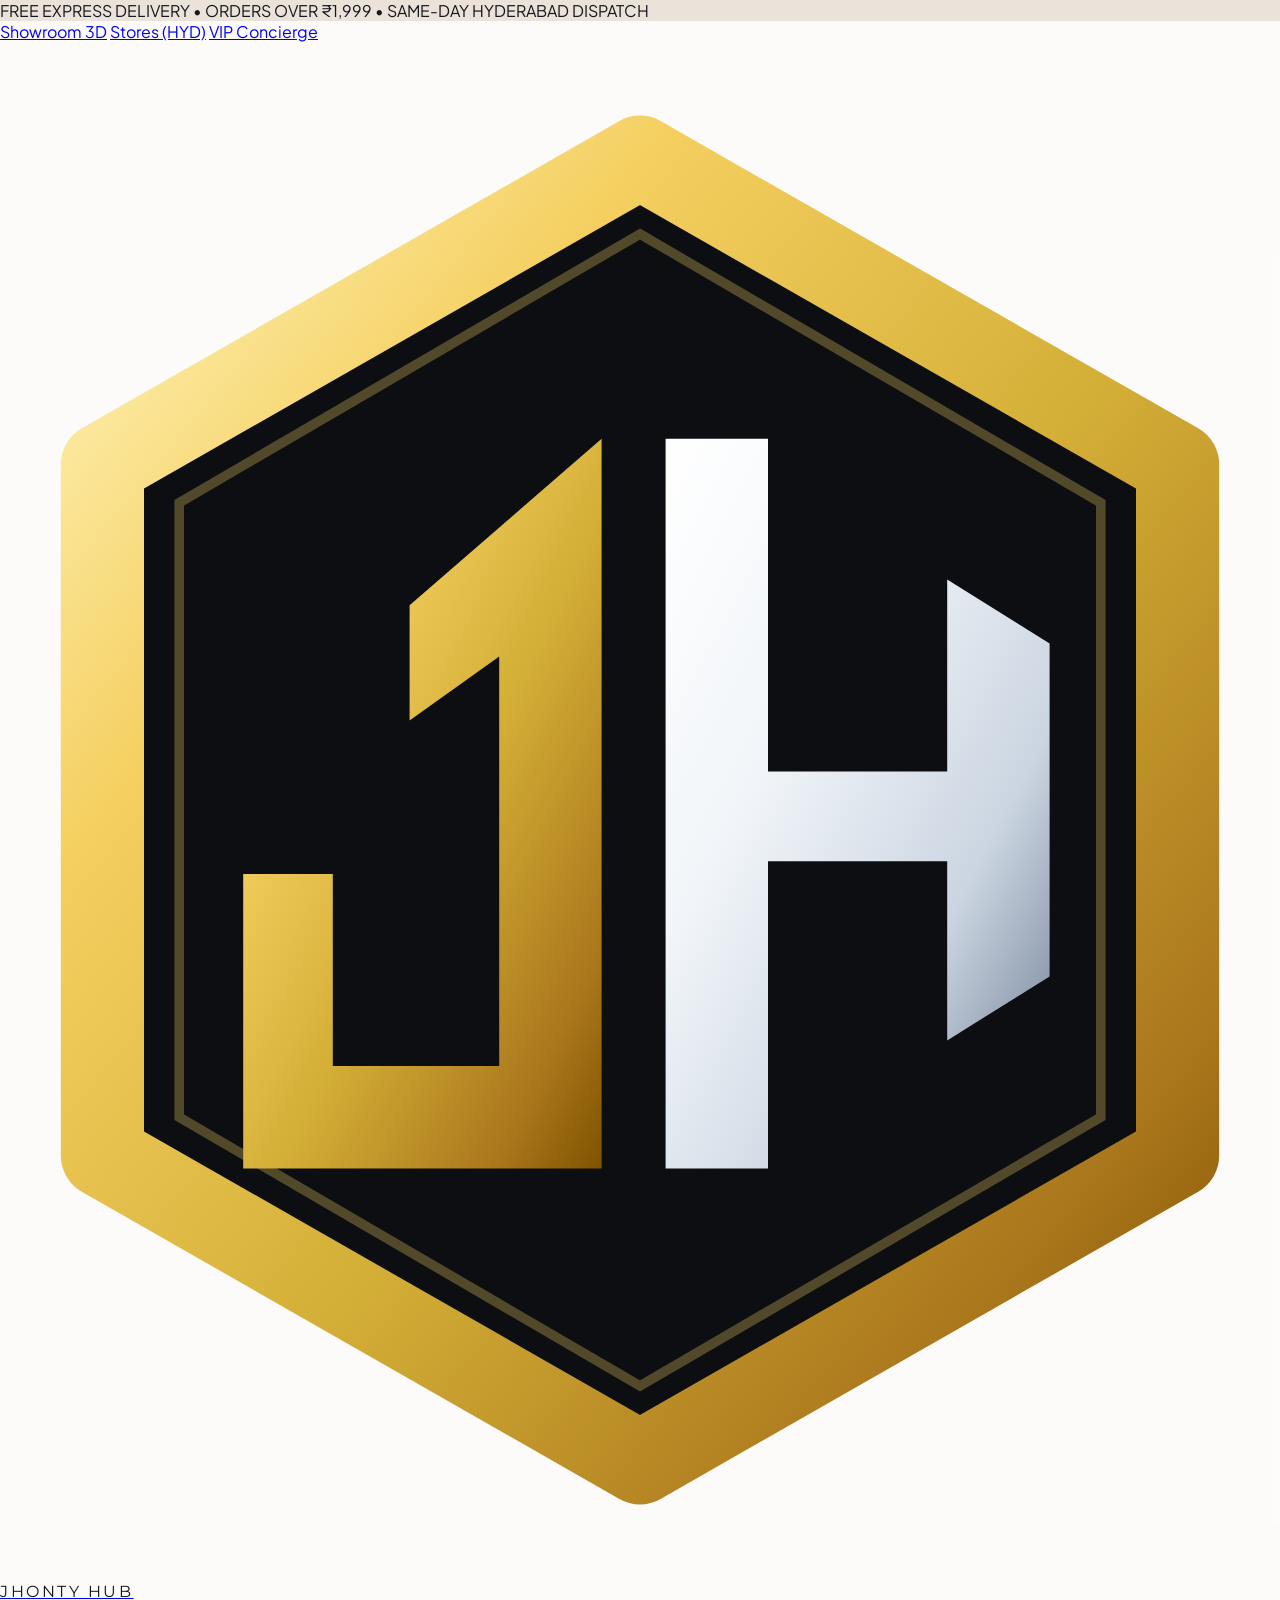
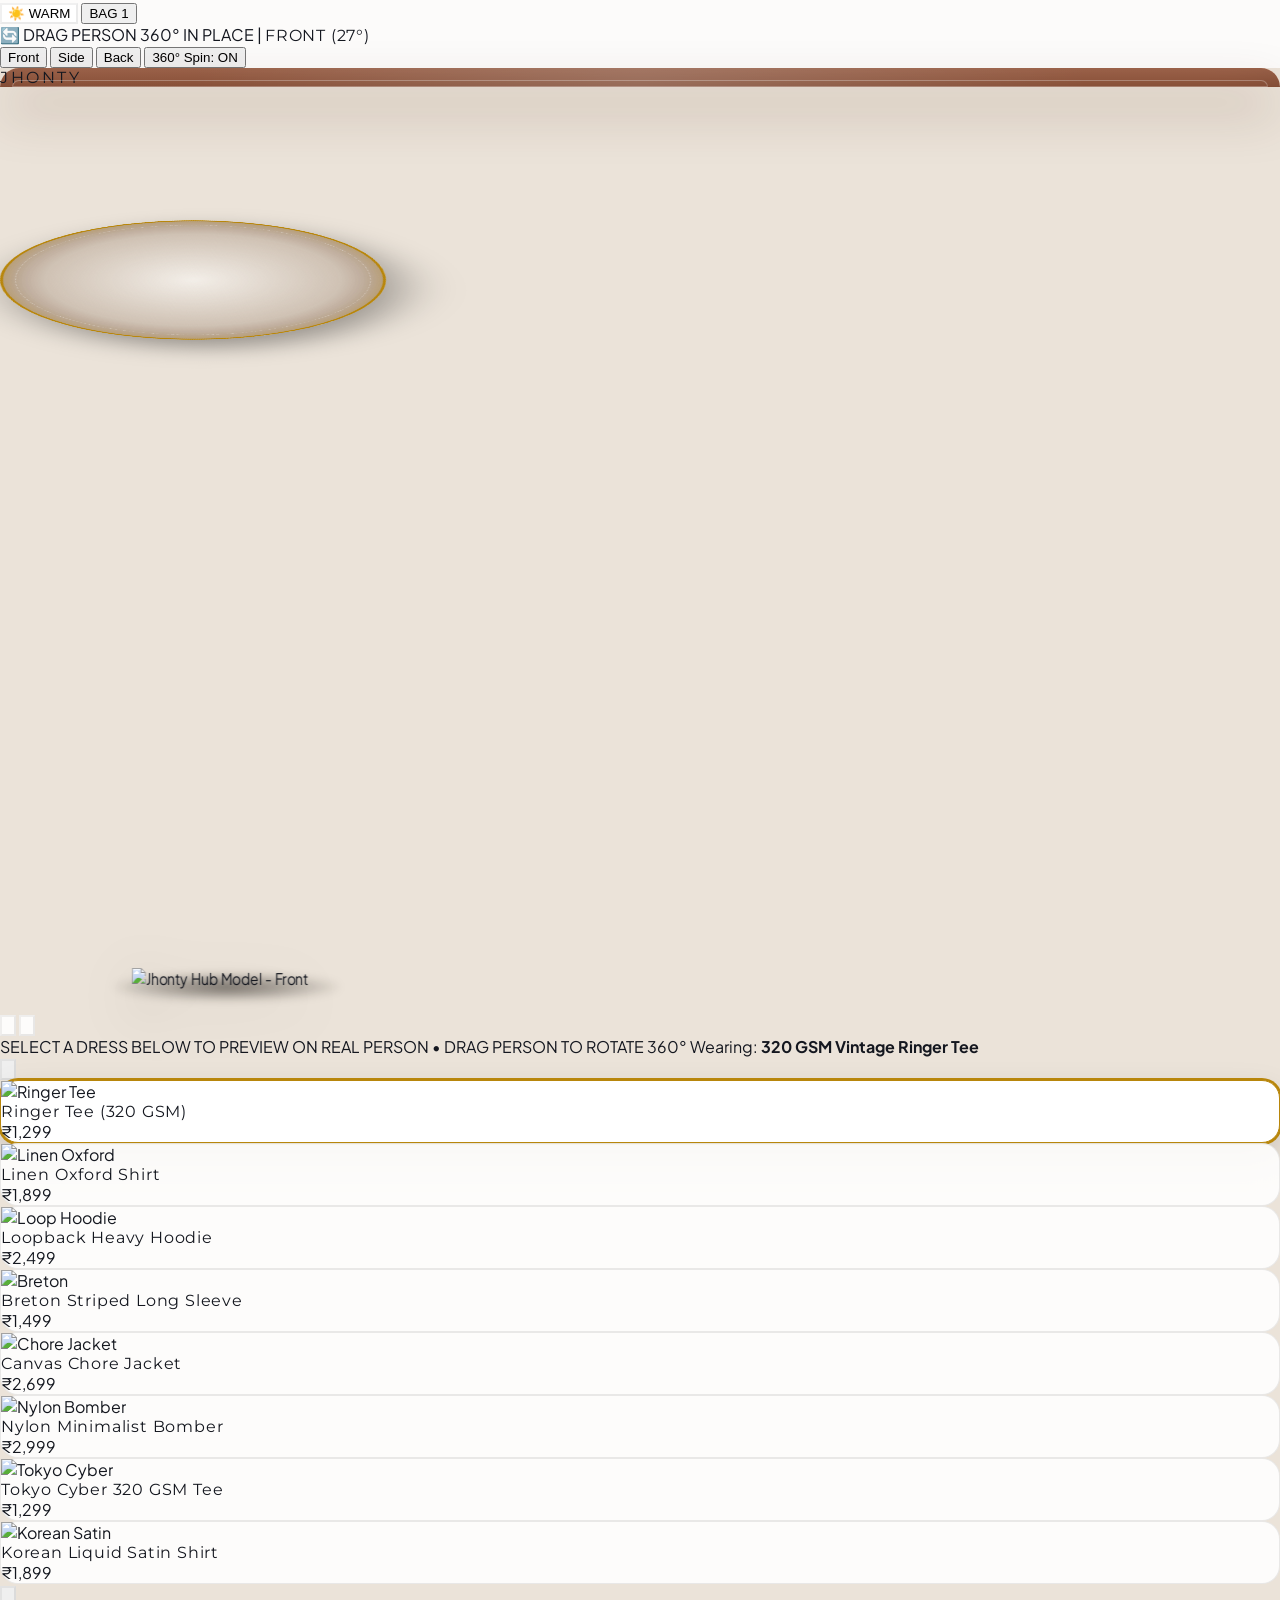
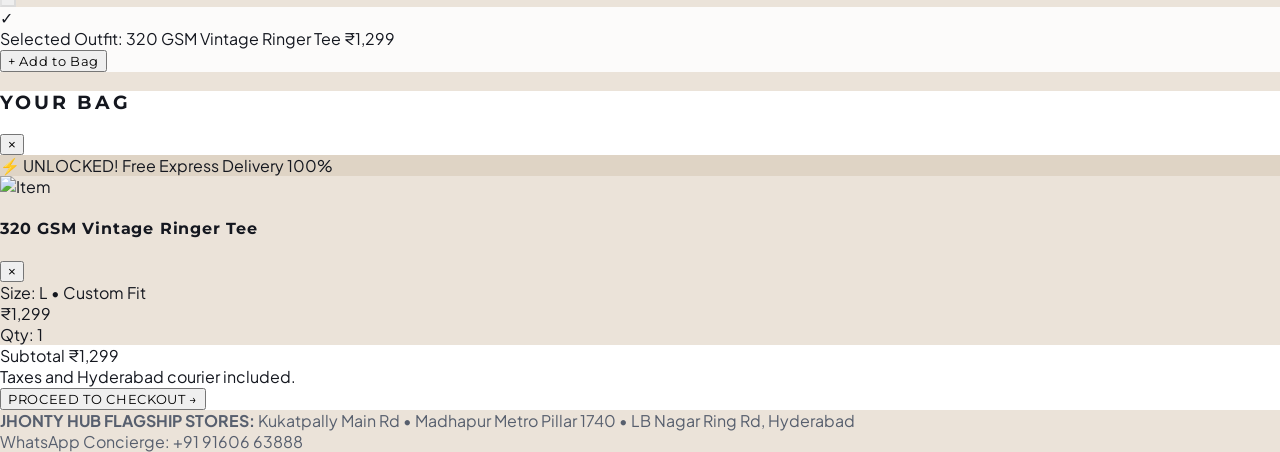
==== commit ba0609d3: "Switch from animated mannequin to high-definition real human fashion model with 360-degree turntable" ====
--- a/index.html
+++ b/index.html
@@ -3,25 +3,24 @@
 <head>
   <meta charset="UTF-8">
   <meta name="viewport" content="width=device-width, initial-scale=1.0">
-  <title>JHONTY HUB — 360° Interactive 3D Virtual Try-On Showroom</title>
+  <title>JHONTY HUB — 360° Interactive 3D Real Person Virtual Showroom</title>
   <script src="https://www.gstatic.com/antigravity/web/dev/tailwindcss.min.js"></script>
   <script src="https://cdn.tailwindcss.com"></script>
-  <!-- Three.js 3D WebGL Library -->
-  <script src="https://cdnjs.cloudflare.com/ajax/libs/three.js/r128/three.min.js"></script>
   <link rel="preconnect" href="https://fonts.googleapis.com">
   <link rel="preconnect" href="https://fonts.gstatic.com" crossorigin>
   <link href="https://fonts.googleapis.com/css2?family=Montserrat:wght@400;500;600;700;800;900&family=Plus+Jakarta+Sans:wght@300;400;500;600;700;800&display=swap" rel="stylesheet">
   
   <style>
     /* ==========================================================================
-       VÄRDE-STYLE 3D DIGITAL SHOWROOM (WARM ARCHITECTURAL & OBSIDIAN NOIR)
+       VÄRDE-STYLE 3D DIGITAL SHOWROOM (REAL PERSON 360° TURNTABLE)
+       Warm Architectural Terracotta & Obsidian Noir
        ========================================================================== */
     :root, [data-theme="warm"] {
       --bg-canvas: #ebe3d9;
       --bg-stage: #dfd4c5;
       --bg-surface: #ffffff;
-      --bg-glass: rgba(255, 255, 255, 0.85);
-      --bg-card: rgba(255, 255, 255, 0.9);
+      --bg-glass: rgba(255, 255, 255, 0.88);
+      --bg-card: rgba(255, 255, 255, 0.92);
       --border-subtle: rgba(0, 0, 0, 0.08);
       --border-accent: rgba(184, 134, 11, 0.45);
       
@@ -41,8 +40,8 @@
       --bg-canvas: #0c0e12;
       --bg-stage: #14171f;
       --bg-surface: #12151d;
-      --bg-glass: rgba(18, 21, 29, 0.88);
-      --bg-card: rgba(24, 28, 38, 0.88);
+      --bg-glass: rgba(18, 21, 29, 0.9);
+      --bg-card: rgba(24, 28, 38, 0.9);
       --border-subtle: rgba(255, 255, 255, 0.1);
       --border-accent: rgba(212, 175, 55, 0.45);
       
@@ -58,24 +57,6 @@
       --hud-shadow: 0 20px 50px rgba(0, 0, 0, 0.7);
     }
 
-    body {
-      background-color: var(--bg-canvas);
-      color: var(--text-main);
-      font-family: 'Plus Jakarta Sans', sans-serif;
-      overflow-x: hidden;
-      transition: background-color 0.4s ease, color 0.4s ease;
-    }
-
-    .font-brand {
-      font-family: 'Montserrat', sans-serif;
-      letter-spacing: 0.16em;
-    }
-
-    .font-ui {
-      font-family: 'Montserrat', sans-serif;
-      letter-spacing: 0.05em;
-    }
-
     html, body {
       width: 100%;
       max-width: 100vw;
@@ -84,7 +65,24 @@
       padding: 0;
     }
 
-    /* Universal Scrollbar Elimination for all browsers (Chrome, Edge, Safari, Firefox, Opera) */
+    body {
+      background-color: var(--bg-canvas);
+      color: var(--text-main);
+      font-family: 'Plus Jakarta Sans', sans-serif;
+      transition: background-color 0.4s ease, color 0.4s ease;
+    }
+
+    .font-brand {
+      font-family: 'Montserrat', sans-serif;
+      letter-spacing: 0.16em;
+    }
+
+    .font-ui {
+      font-family: 'Montserrat', sans-serif;
+      letter-spacing: 0.05em;
+    }
+
+    /* Universal Scrollbar Elimination for all browsers */
     *, *::before, *::after {
       -ms-overflow-style: none !important;
       scrollbar-width: none !important;
@@ -108,24 +106,11 @@
       height: 0px !important;
     }
 
-    #dress-selector-strip {
-      -webkit-overflow-scrolling: touch;
-      scroll-behavior: smooth;
-      -ms-overflow-style: none !important;
-      scrollbar-width: none !important;
-      user-select: none;
-    }
-    #dress-selector-strip::-webkit-scrollbar {
-      display: none !important;
-      width: 0px !important;
-      height: 0px !important;
-    }
-
-    /* Neoclassical Architectural Arch */
+    /* Neoclassical Architectural Arch Backdrop */
     .neoclassical-arch {
-      background: radial-gradient(circle at 50% 120%, rgba(255,255,255,0.2) 0%, transparent 70%),
+      background: radial-gradient(circle at 50% 120%, rgba(255,255,255,0.22) 0%, transparent 70%),
                   linear-gradient(180deg, var(--arch-terracotta) 0%, #a86245 100%);
-      border-radius: 400px 400px 0 0;
+      border-radius: 420px 420px 0 0;
       box-shadow: inset 0 25px 60px rgba(0,0,0,0.25), 0 25px 50px var(--arch-shadow);
       position: relative;
     }
@@ -133,20 +118,86 @@
       content: '';
       position: absolute;
       inset: 12px 12px 0 12px;
-      border-radius: 390px 390px 0 0;
-      border: 1px solid rgba(255, 255, 255, 0.25);
+      border-radius: 410px 410px 0 0;
+      border: 1px solid rgba(255, 255, 255, 0.28);
       pointer-events: none;
     }
 
-    /* 3D Canvas Container */
-    #three-canvas-container {
+    /* 3D Turntable Stage Container */
+    .showroom-stage-3d {
+      perspective: 1100px;
+      user-select: none;
+      touch-action: none;
+      cursor: grab;
+    }
+    .showroom-stage-3d:active {
+      cursor: grabbing;
+    }
+
+    /* 3D Rotating Floor Pedestal */
+    .turntable-pedestal {
+      width: 380px;
+      height: 380px;
+      border-radius: 50%;
+      transform-style: preserve-3d;
+      transform: rotateX(72deg);
+      background: radial-gradient(circle, rgba(255,255,255,0.4) 0%, rgba(200,185,170,0.8) 55%, rgba(140,110,90,0.9) 85%, var(--gold-primary) 100%);
+      box-shadow: 0 30px 60px rgba(0, 0, 0, 0.35), inset 0 0 25px rgba(212, 175, 55, 0.4);
+      border: 3px solid var(--gold-primary);
+      position: relative;
+      transition: transform 0.05s linear;
+    }
+    [data-theme="dark"] .turntable-pedestal {
+      background: radial-gradient(circle, rgba(40,45,60,0.6) 0%, rgba(20,24,35,0.9) 65%, rgba(10,12,18,0.95) 90%, var(--gold-primary) 100%);
+      box-shadow: 0 30px 70px rgba(0, 0, 0, 0.8), inset 0 0 30px rgba(212, 175, 55, 0.3);
+    }
+    .pedestal-marker {
+      position: absolute;
+      inset: 12px;
+      border-radius: 50%;
+      border: 1px dashed rgba(255, 255, 255, 0.35);
+      pointer-events: none;
+    }
+
+    /* Real Person Model Display Wrapper */
+    .real-model-container {
+      position: relative;
       width: 100%;
-      height: 560px;
-      cursor: grab;
-      touch-action: none;
-    }
-    #three-canvas-container:active {
-      cursor: grabbing;
+      max-width: 440px;
+      height: 540px;
+      display: flex;
+      align-items: center;
+      justify-content: center;
+      transform-style: preserve-3d;
+      pointer-events: none;
+    }
+
+    .real-model-img {
+      position: absolute;
+      bottom: 24px;
+      max-height: 510px;
+      width: auto;
+      object-fit: contain;
+      filter: drop-shadow(0 20px 30px rgba(0, 0, 0, 0.35));
+      transition: opacity 0.2s ease-in-out, transform 0.1s ease-out;
+      transform-origin: center bottom;
+      pointer-events: none;
+    }
+
+    /* Dynamic Contact Shadow */
+    .real-model-shadow {
+      position: absolute;
+      bottom: 12px;
+      width: 220px;
+      height: 28px;
+      border-radius: 50%;
+      background: radial-gradient(ellipse at center, rgba(15, 10, 5, 0.55) 0%, rgba(15, 10, 5, 0.2) 50%, transparent 75%);
+      filter: blur(4px);
+      pointer-events: none;
+      transition: transform 0.1s ease-out;
+    }
+    [data-theme="dark"] .real-model-shadow {
+      background: radial-gradient(ellipse at center, rgba(0, 0, 0, 0.85) 0%, rgba(0, 0, 0, 0.4) 50%, transparent 75%);
     }
 
     /* Bottom Dress Carousel Strip */
@@ -171,14 +222,27 @@
       background: var(--bg-surface);
     }
 
+    #dress-selector-strip {
+      -webkit-overflow-scrolling: touch;
+      scroll-behavior: smooth;
+      -ms-overflow-style: none !important;
+      scrollbar-width: none !important;
+      user-select: none;
+    }
+    #dress-selector-strip::-webkit-scrollbar {
+      display: none !important;
+      width: 0px !important;
+      height: 0px !important;
+    }
+
     /* 360 Drag Badge Pulse */
     @keyframes pulse-ring {
-      0% { transform: scale(0.95); opacity: 0.8; }
-      50% { transform: scale(1.05); opacity: 1; }
-      100% { transform: scale(0.95); opacity: 0.8; }
+      0% { transform: scale(0.97); opacity: 0.85; }
+      50% { transform: scale(1.03); opacity: 1; }
+      100% { transform: scale(0.97); opacity: 0.85; }
     }
     .drag-hint-badge {
-      animation: pulse-ring 2.5s infinite ease-in-out;
+      animation: pulse-ring 2.8s infinite ease-in-out;
     }
   </style>
 </head>
@@ -186,7 +250,7 @@
 
   <!-- Top Dark Announcement Bar (VÄRDE Style) -->
   <div class="bg-[#14171f] text-white text-[11px] font-bold tracking-[0.14em] uppercase py-2.5 px-6 text-center">
-    <span>FREE DELIVERY WORLDWIDE | ORDERS OVER ₹1,999 &bull; SAME-DAY HYDERABAD DISPATCH</span>
+    <span>FREE EXPRESS DELIVERY &bull; ORDERS OVER ₹1,999 &bull; SAME-DAY HYDERABAD DISPATCH</span>
   </div>
 
   <!-- Main Luxury Header -->
@@ -249,73 +313,89 @@
   </header>
 
   <!-- ==========================================================================
-       360° INTERACTIVE 3D VIRTUAL MODEL SHOWROOM (TURNTABLE ROTATION IN PLACE)
+       REAL PERSON 360° 3D VIRTUAL SHOWROOM (TURNTABLE IN ONE PLACE)
        ========================================================================== -->
   <main id="showroom" class="relative flex-grow flex flex-col items-center justify-center px-4 py-4 md:py-6 overflow-hidden">
     
     <!-- Top 360° Instructions & Rotation Angle Controls -->
     <div class="relative z-20 flex flex-wrap items-center justify-center gap-3 mb-3">
       
-      <!-- Interactive Drag Hint Badge -->
+      <!-- Interactive Drag Hint Badge with Live Compass -->
       <div class="drag-hint-badge flex items-center gap-2 px-4 py-1.5 rounded-full text-xs font-bold uppercase tracking-wider border shadow-md" style="background-color: var(--bg-glass); border-color: var(--border-subtle);">
-        <span class="text-amber-500 font-black">🔄 DRAG TO ROTATE 360° IN PLACE</span>
+        <span class="text-amber-500 font-black">🔄 DRAG PERSON 360° IN PLACE</span>
         <span class="opacity-25">|</span>
-        <span id="rotation-angle-label" class="font-ui font-black text-slate-700 dark:text-slate-300">FRONT (0°)</span>
+        <span id="rotation-angle-label" class="font-ui font-black text-slate-800 dark:text-slate-200">FRONT (0°)</span>
       </div>
 
       <!-- Quick Angle Preset Buttons -->
       <div class="flex items-center space-x-1.5 p-1 rounded-full border text-[11px] font-bold uppercase tracking-wider shadow-sm" style="background-color: var(--bg-glass); border-color: var(--border-subtle);">
         <button onclick="setAngle(0)" class="px-3 py-1 rounded-full hover:bg-black/10 dark:hover:bg-white/10 transition">Front</button>
-        <button onclick="setAngle(Math.PI / 2)" class="px-3 py-1 rounded-full hover:bg-black/10 dark:hover:bg-white/10 transition">Side</button>
-        <button onclick="setAngle(Math.PI)" class="px-3 py-1 rounded-full hover:bg-black/10 dark:hover:bg-white/10 transition">Back</button>
+        <button onclick="setAngle(90)" class="px-3 py-1 rounded-full hover:bg-black/10 dark:hover:bg-white/10 transition">Side</button>
+        <button onclick="setAngle(180)" class="px-3 py-1 rounded-full hover:bg-black/10 dark:hover:bg-white/10 transition">Back</button>
         <button id="auto-spin-btn" onclick="toggleAutoSpin()" class="px-3 py-1 rounded-full bg-amber-400 text-black font-black hover:bg-amber-300 transition">360° Spin: ON</button>
       </div>
 
     </div>
 
-    <!-- Central Stage Area (Neoclassical Arch & 360° WebGL 3D Model Canvas) -->
-    <div class="relative w-full max-w-5xl mx-auto flex items-center justify-center min-h-[520px] md:min-h-[580px]">
+    <!-- Central 3D Stage Area (Neoclassical Arch & 360° Real Human Model Turntable) -->
+    <div class="relative w-full max-w-5xl mx-auto flex items-center justify-center min-h-[520px] md:min-h-[580px] showroom-stage-3d" id="turntable-stage">
       
       <!-- Architectural Neoclassical Colonnade Arch Backdrop -->
-      <div class="absolute w-[320px] sm:w-[400px] md:w-[460px] h-[480px] md:h-[550px] bottom-0 neoclassical-arch z-0 flex flex-col items-center justify-start pt-8 pointer-events-none">
+      <div class="absolute w-[320px] sm:w-[400px] md:w-[460px] h-[480px] md:h-[550px] bottom-0 neoclassical-arch z-0 flex flex-col items-center justify-start pt-8 pointer-events-none select-none">
         <div class="w-14 h-14 rounded-full border border-white/30 flex items-center justify-center opacity-40">
           <div class="w-7 h-7 rounded-full border border-white/40"></div>
         </div>
-        <div class="text-white/20 font-brand text-2xl font-black tracking-[0.3em] uppercase mt-3 select-none">
+        <div class="text-white/20 font-brand text-2xl font-black tracking-[0.3em] uppercase mt-3">
           JHONTY
         </div>
       </div>
 
-      <!-- Circular 3D Floor Pedestal Stand -->
-      <div class="absolute bottom-2 w-[260px] sm:w-[340px] md:w-[380px] h-[34px] rounded-[100%] shadow-2xl z-0 pointer-events-none" style="background: radial-gradient(ellipse at center, rgba(30,20,15,0.45) 0%, rgba(30,20,15,0.15) 50%, transparent 80%);"></div>
-
-      <!-- Real-Time 3D WebGL Canvas (User drags here to rotate 360 degrees) -->
-      <div id="three-canvas-container" class="relative z-10 flex items-center justify-center">
-        <!-- Canvas injected by Three.js -->
-      </div>
-
-      <!-- Left / Right Quick Orbit Buttons directly on 3D Stage -->
-      <button onclick="rotateStep(-0.5)" class="absolute left-2 sm:left-6 md:left-14 top-1/2 -translate-y-1/2 z-20 w-11 h-11 md:w-13 md:h-13 rounded-full flex items-center justify-center border shadow-lg transition-transform hover:scale-110 active:scale-90" style="background-color: var(--bg-glass); border-color: var(--border-subtle); color: var(--text-main);" title="Rotate Left (360°)">
+      <!-- 3D Rotating Floor Turntable Pedestal Stand -->
+      <div class="absolute bottom-4 z-0 pointer-events-none flex items-center justify-center">
+        <div class="turntable-pedestal" id="pedestal-disc">
+          <div class="pedestal-marker"></div>
+          <!-- Center 360 Degree Radial Compass Ticks -->
+          <div class="absolute inset-0 flex items-center justify-center pointer-events-none opacity-40">
+            <div class="w-16 h-16 rounded-full border border-amber-400"></div>
+          </div>
+        </div>
+      </div>
+
+      <!-- Real Human Model Container (Centerpiece) -->
+      <div class="real-model-container z-10" id="real-model-wrap">
+        
+        <!-- Dynamic Ground Contact Shadow (Reacts to rotation) -->
+        <div class="real-model-shadow" id="model-shadow"></div>
+
+        <!-- Real Human Model Photos (Front, 3/4, Profile, Back) -->
+        <img id="model-img-front" src="" alt="Jhonty Hub Model - Front" class="real-model-img">
+        <img id="model-img-side" src="" alt="Jhonty Hub Model - Side" class="real-model-img" style="opacity: 0;">
+        <img id="model-img-back" src="" alt="Jhonty Hub Model - Back" class="real-model-img" style="opacity: 0;">
+
+      </div>
+
+      <!-- Left / Right Quick Orbit Buttons on 3D Stage -->
+      <button onclick="rotateStep(-30)" class="absolute left-2 sm:left-6 md:left-14 top-1/2 -translate-y-1/2 z-20 w-11 h-11 md:w-13 md:h-13 rounded-full flex items-center justify-center border shadow-lg transition-transform hover:scale-110 active:scale-90" style="background-color: var(--bg-glass); border-color: var(--border-subtle); color: var(--text-main);" title="Rotate Left">
         <svg class="w-5 h-5" fill="none" stroke="currentColor" viewBox="0 0 24 24"><path stroke-width="2.5" stroke-linecap="round" stroke-linejoin="round" d="M15 19l-7-7 7-7"></path></svg>
       </button>
 
-      <button onclick="rotateStep(0.5)" class="absolute right-2 sm:right-6 md:right-14 top-1/2 -translate-y-1/2 z-20 w-11 h-11 md:w-13 md:h-13 rounded-full flex items-center justify-center border shadow-lg transition-transform hover:scale-110 active:scale-90" style="background-color: var(--bg-glass); border-color: var(--border-subtle); color: var(--text-main);" title="Rotate Right (360°)">
+      <button onclick="rotateStep(30)" class="absolute right-2 sm:right-6 md:right-14 top-1/2 -translate-y-1/2 z-20 w-11 h-11 md:w-13 md:h-13 rounded-full flex items-center justify-center border shadow-lg transition-transform hover:scale-110 active:scale-90" style="background-color: var(--bg-glass); border-color: var(--border-subtle); color: var(--text-main);" title="Rotate Right">
         <svg class="w-5 h-5" fill="none" stroke="currentColor" viewBox="0 0 24 24"><path stroke-width="2.5" stroke-linecap="round" stroke-linejoin="round" d="M9 5l7 7-7 7"></path></svg>
       </button>
 
     </div>
 
     <!-- ==========================================================================
-         BOTTOM DRESS SELECTOR BAR (USER CLICKS DRESS TO PREVIEW ON 3D PERSON)
+         BOTTOM DRESS SELECTOR BAR (REAL PERSON WEARS SELECTED OUTFIT FOR PREVIEW)
          ========================================================================== -->
     <div class="relative z-20 w-full max-w-6xl mx-auto mt-2">
       
       <div class="flex items-center justify-between mb-2 px-2">
         <span class="text-[11px] font-black uppercase tracking-wider text-amber-500">
-          SELECT A DRESS BELOW TO PREVIEW ON 3D PERSON &bull; DRAG PERSON TO ROTATE 360°
+          SELECT A DRESS BELOW TO PREVIEW ON REAL PERSON &bull; DRAG PERSON TO ROTATE 360°
         </span>
         <span id="active-dress-label" class="text-xs font-bold text-slate-500">
-          Wearing: <strong>320 GSM Ringer Tee</strong>
+          Wearing: <strong>320 GSM Vintage Ringer Tee</strong>
         </span>
       </div>
 
@@ -327,93 +407,95 @@
         </button>
 
         <div class="flex items-center space-x-3.5 overflow-x-auto py-2 px-1 select-none" id="dress-selector-strip">
-        
-        <!-- Dress 0: Ringer Tee -->
-        <div onclick="selectDress(0)" class="dress-strip-card is-active p-3 w-40 flex flex-col justify-between" id="dress-card-0">
-          <div class="w-full h-24 rounded-xl bg-black/5 dark:bg-white/5 p-1 flex items-center justify-center overflow-hidden mb-2">
-            <img src="https://images.unsplash.com/photo-1521572267360-ee0c2909d518?auto=format&fit=crop&w=200&q=80" alt="Ringer Tee" class="w-full h-full object-contain">
-          </div>
-          <div>
-            <div class="font-ui text-xs font-bold line-clamp-1">Ringer Tee (320 GSM)</div>
-            <div class="text-xs font-black text-amber-500 mt-0.5">₹1,299</div>
-          </div>
-        </div>
-
-        <!-- Dress 1: Oxford Shirt -->
-        <div onclick="selectDress(1)" class="dress-strip-card p-3 w-40 flex flex-col justify-between" id="dress-card-1">
-          <div class="w-full h-24 rounded-xl bg-black/5 dark:bg-white/5 p-1 flex items-center justify-center overflow-hidden mb-2">
-            <img src="https://images.unsplash.com/photo-1602810318383-e386cc2a3ccf?auto=format&fit=crop&w=200&q=80" alt="Linen Oxford" class="w-full h-full object-contain">
-          </div>
-          <div>
-            <div class="font-ui text-xs font-bold line-clamp-1">Linen Oxford Shirt</div>
-            <div class="text-xs font-black text-amber-500 mt-0.5">₹1,899</div>
-          </div>
-        </div>
-
-        <!-- Dress 2: Loop Hoodie -->
-        <div onclick="selectDress(2)" class="dress-strip-card p-3 w-40 flex flex-col justify-between" id="dress-card-2">
-          <div class="w-full h-24 rounded-xl bg-black/5 dark:bg-white/5 p-1 flex items-center justify-center overflow-hidden mb-2">
-            <img src="https://images.unsplash.com/photo-1556905055-8f358a7a47b2?auto=format&fit=crop&w=200&q=80" alt="Loop Hoodie" class="w-full h-full object-contain">
-          </div>
-          <div>
-            <div class="font-ui text-xs font-bold line-clamp-1">Loopback Heavy Hoodie</div>
-            <div class="text-xs font-black text-amber-500 mt-0.5">₹2,499</div>
-          </div>
-        </div>
-
-        <!-- Dress 3: Breton Striped -->
-        <div onclick="selectDress(3)" class="dress-strip-card p-3 w-40 flex flex-col justify-between" id="dress-card-3">
-          <div class="w-full h-24 rounded-xl bg-black/5 dark:bg-white/5 p-1 flex items-center justify-center overflow-hidden mb-2">
-            <img src="https://images.unsplash.com/photo-1618354691373-d851c5c3a990?auto=format&fit=crop&w=200&q=80" alt="Breton" class="w-full h-full object-contain">
-          </div>
-          <div>
-            <div class="font-ui text-xs font-bold line-clamp-1">Breton Striped Long Sleeve</div>
-            <div class="text-xs font-black text-amber-500 mt-0.5">₹1,499</div>
-          </div>
-        </div>
-
-        <!-- Dress 4: Canvas Chore Jacket -->
-        <div onclick="selectDress(4)" class="dress-strip-card p-3 w-40 flex flex-col justify-between" id="dress-card-4">
-          <div class="w-full h-24 rounded-xl bg-black/5 dark:bg-white/5 p-1 flex items-center justify-center overflow-hidden mb-2">
-            <img src="https://images.unsplash.com/photo-1576995853123-5a10305d93c0?auto=format&fit=crop&w=200&q=80" alt="Chore Jacket" class="w-full h-full object-contain">
-          </div>
-          <div>
-            <div class="font-ui text-xs font-bold line-clamp-1">Canvas Chore Jacket</div>
-            <div class="text-xs font-black text-amber-500 mt-0.5">₹2,699</div>
-          </div>
-        </div>
-
-        <!-- Dress 5: Nylon Minimalist Bomber -->
-        <div onclick="selectDress(5)" class="dress-strip-card p-3 w-40 flex flex-col justify-between" id="dress-card-5">
-          <div class="w-full h-24 rounded-xl bg-black/5 dark:bg-white/5 p-1 flex items-center justify-center overflow-hidden mb-2">
-            <img src="https://images.unsplash.com/photo-1551028719-00167b16eac5?auto=format&fit=crop&w=200&q=80" alt="Nylon Bomber" class="w-full h-full object-contain">
-          </div>
-          <div>
-            <div class="font-ui text-xs font-bold line-clamp-1">Nylon Minimalist Bomber</div>
-            <div class="text-xs font-black text-amber-500 mt-0.5">₹2,999</div>
-          </div>
-        </div>
-
-        <!-- Dress 6: Tokyo Cyber Graphic Tee -->
-        <div onclick="selectDress(6)" class="dress-strip-card p-3 w-40 flex flex-col justify-between" id="dress-card-6">
-          <div class="w-full h-24 rounded-xl bg-black/5 dark:bg-white/5 p-1 flex items-center justify-center overflow-hidden mb-2">
-            <img src="https://images.unsplash.com/photo-1576566588028-4147f3842f27?auto=format&fit=crop&w=200&q=80" alt="Tokyo Cyber" class="w-full h-full object-contain">
-          </div>
-          <div>
-            <div class="font-ui text-xs font-bold line-clamp-1">Tokyo Cyber 320 GSM Tee</div>
-            <div class="text-xs font-black text-amber-500 mt-0.5">₹1,299</div>
-          </div>
-        </div>
-
-        <!-- Dress 7: Korean Liquid Satin Shirt -->
-        <div onclick="selectDress(7)" class="dress-strip-card p-3 w-40 flex flex-col justify-between" id="dress-card-7">
-          <div class="w-full h-24 rounded-xl bg-black/5 dark:bg-white/5 p-1 flex items-center justify-center overflow-hidden mb-2">
-            <img src="https://images.unsplash.com/photo-1596755094514-f87e34085b2c?auto=format&fit=crop&w=200&q=80" alt="Korean Satin" class="w-full h-full object-contain">
-          </div>
-          <div>
-            <div class="font-ui text-xs font-bold line-clamp-1">Korean Liquid Satin Shirt</div>
-            <div class="text-xs font-black text-amber-500 mt-0.5">₹1,899</div>
-          </div>
+          
+          <!-- Dress 0: Ringer Tee -->
+          <div onclick="selectDress(0)" class="dress-strip-card is-active p-3 w-40 flex flex-col justify-between" id="dress-card-0">
+            <div class="w-full h-24 rounded-xl bg-black/5 dark:bg-white/5 p-1 flex items-center justify-center overflow-hidden mb-2">
+              <img src="https://images.unsplash.com/photo-1521572267360-ee0c2909d518?auto=format&fit=crop&w=300&q=80" alt="Ringer Tee" class="w-full h-full object-cover rounded-lg">
+            </div>
+            <div>
+              <div class="font-ui text-xs font-bold line-clamp-1">Ringer Tee (320 GSM)</div>
+              <div class="text-xs font-black text-amber-500 mt-0.5">₹1,299</div>
+            </div>
+          </div>
+
+          <!-- Dress 1: Oxford Shirt -->
+          <div onclick="selectDress(1)" class="dress-strip-card p-3 w-40 flex flex-col justify-between" id="dress-card-1">
+            <div class="w-full h-24 rounded-xl bg-black/5 dark:bg-white/5 p-1 flex items-center justify-center overflow-hidden mb-2">
+              <img src="https://images.unsplash.com/photo-1602810318383-e386cc2a3ccf?auto=format&fit=crop&w=300&q=80" alt="Linen Oxford" class="w-full h-full object-cover rounded-lg">
+            </div>
+            <div>
+              <div class="font-ui text-xs font-bold line-clamp-1">Linen Oxford Shirt</div>
+              <div class="text-xs font-black text-amber-500 mt-0.5">₹1,899</div>
+            </div>
+          </div>
+
+          <!-- Dress 2: Loop Hoodie -->
+          <div onclick="selectDress(2)" class="dress-strip-card p-3 w-40 flex flex-col justify-between" id="dress-card-2">
+            <div class="w-full h-24 rounded-xl bg-black/5 dark:bg-white/5 p-1 flex items-center justify-center overflow-hidden mb-2">
+              <img src="https://images.unsplash.com/photo-1556905055-8f358a7a47b2?auto=format&fit=crop&w=300&q=80" alt="Loop Hoodie" class="w-full h-full object-cover rounded-lg">
+            </div>
+            <div>
+              <div class="font-ui text-xs font-bold line-clamp-1">Loopback Heavy Hoodie</div>
+              <div class="text-xs font-black text-amber-500 mt-0.5">₹2,499</div>
+            </div>
+          </div>
+
+          <!-- Dress 3: Breton Striped -->
+          <div onclick="selectDress(3)" class="dress-strip-card p-3 w-40 flex flex-col justify-between" id="dress-card-3">
+            <div class="w-full h-24 rounded-xl bg-black/5 dark:bg-white/5 p-1 flex items-center justify-center overflow-hidden mb-2">
+              <img src="https://images.unsplash.com/photo-1618354691373-d851c5c3a990?auto=format&fit=crop&w=300&q=80" alt="Breton" class="w-full h-full object-cover rounded-lg">
+            </div>
+            <div>
+              <div class="font-ui text-xs font-bold line-clamp-1">Breton Striped Long Sleeve</div>
+              <div class="text-xs font-black text-amber-500 mt-0.5">₹1,499</div>
+            </div>
+          </div>
+
+          <!-- Dress 4: Canvas Chore Jacket -->
+          <div onclick="selectDress(4)" class="dress-strip-card p-3 w-40 flex flex-col justify-between" id="dress-card-4">
+            <div class="w-full h-24 rounded-xl bg-black/5 dark:bg-white/5 p-1 flex items-center justify-center overflow-hidden mb-2">
+              <img src="https://images.unsplash.com/photo-1576995853123-5a10305d93c0?auto=format&fit=crop&w=300&q=80" alt="Chore Jacket" class="w-full h-full object-cover rounded-lg">
+            </div>
+            <div>
+              <div class="font-ui text-xs font-bold line-clamp-1">Canvas Chore Jacket</div>
+              <div class="text-xs font-black text-amber-500 mt-0.5">₹2,699</div>
+            </div>
+          </div>
+
+          <!-- Dress 5: Nylon Minimalist Bomber -->
+          <div onclick="selectDress(5)" class="dress-strip-card p-3 w-40 flex flex-col justify-between" id="dress-card-5">
+            <div class="w-full h-24 rounded-xl bg-black/5 dark:bg-white/5 p-1 flex items-center justify-center overflow-hidden mb-2">
+              <img src="https://images.unsplash.com/photo-1551028719-00167b16eac5?auto=format&fit=crop&w=300&q=80" alt="Nylon Bomber" class="w-full h-full object-cover rounded-lg">
+            </div>
+            <div>
+              <div class="font-ui text-xs font-bold line-clamp-1">Nylon Minimalist Bomber</div>
+              <div class="text-xs font-black text-amber-500 mt-0.5">₹2,999</div>
+            </div>
+          </div>
+
+          <!-- Dress 6: Tokyo Cyber Graphic Tee -->
+          <div onclick="selectDress(6)" class="dress-strip-card p-3 w-40 flex flex-col justify-between" id="dress-card-6">
+            <div class="w-full h-24 rounded-xl bg-black/5 dark:bg-white/5 p-1 flex items-center justify-center overflow-hidden mb-2">
+              <img src="https://images.unsplash.com/photo-1576566588028-4147f3842f27?auto=format&fit=crop&w=300&q=80" alt="Tokyo Cyber" class="w-full h-full object-cover rounded-lg">
+            </div>
+            <div>
+              <div class="font-ui text-xs font-bold line-clamp-1">Tokyo Cyber 320 GSM Tee</div>
+              <div class="text-xs font-black text-amber-500 mt-0.5">₹1,299</div>
+            </div>
+          </div>
+
+          <!-- Dress 7: Korean Liquid Satin Shirt -->
+          <div onclick="selectDress(7)" class="dress-strip-card p-3 w-40 flex flex-col justify-between" id="dress-card-7">
+            <div class="w-full h-24 rounded-xl bg-black/5 dark:bg-white/5 p-1 flex items-center justify-center overflow-hidden mb-2">
+              <img src="https://images.unsplash.com/photo-1596755094514-f87e34085b2c?auto=format&fit=crop&w=300&q=80" alt="Korean Satin" class="w-full h-full object-cover rounded-lg">
+            </div>
+            <div>
+              <div class="font-ui text-xs font-bold line-clamp-1">Korean Liquid Satin Shirt</div>
+              <div class="text-xs font-black text-amber-500 mt-0.5">₹1,899</div>
+            </div>
+          </div>
+
         </div>
 
         <!-- Right Scroll Arrow -->
@@ -427,8 +509,8 @@
         <div class="flex items-center gap-3">
           <div class="w-8 h-8 rounded-full bg-amber-400 text-black font-black flex items-center justify-center text-xs">✓</div>
           <div>
-            <span class="text-[11px] text-slate-500">Selected Dress:</span>
-            <span id="hud-dress-title" class="text-xs font-black ml-1">320 GSM Ringer Tee</span>
+            <span class="text-[11px] text-slate-500">Selected Outfit:</span>
+            <span id="hud-dress-title" class="text-xs font-black ml-1">320 GSM Vintage Ringer Tee</span>
             <span id="hud-dress-price" class="text-xs font-black text-amber-500 ml-2">₹1,299</span>
           </div>
         </div>
@@ -471,566 +553,338 @@
         <div class="flex-grow flex flex-col justify-between">
           <div>
             <div class="flex justify-between items-start">
-              <h4 id="bag-item-title" class="font-ui text-sm font-bold">320 GSM Ringer Tee</h4>
+              <h4 id="bag-item-title" class="font-ui text-sm font-bold">320 GSM Vintage Ringer Tee</h4>
               <button onclick="this.closest('.flex').remove()" class="text-slate-400 hover:text-rose-500 text-sm">&times;</button>
             </div>
             <div class="text-[11px] text-slate-500 mt-0.5">Size: L &bull; Custom Fit</div>
           </div>
           <div class="flex items-center justify-between mt-3">
-            <div class="flex items-center border rounded-lg text-xs" style="border-color: var(--border-subtle); background-color: var(--bg-surface);">
-              <button class="px-2.5 py-1 text-slate-500 hover:text-black">&minus;</button>
-              <span class="px-2 font-bold">1</span>
-              <button class="px-2.5 py-1 text-slate-500 hover:text-black">&plus;</button>
-            </div>
-            <div id="bag-item-price" class="font-ui font-black text-sm text-amber-500">₹1,299</div>
+            <span id="bag-item-price" class="text-sm font-black text-amber-500">₹1,299</span>
+            <div class="flex items-center border rounded-lg text-xs font-bold px-2 py-1 gap-2" style="border-color: var(--border-subtle);">
+              <span>Qty: 1</span>
+            </div>
           </div>
         </div>
       </div>
     </div>
 
-    <!-- Drawer Checkout Footer -->
-    <div class="pt-4 border-t space-y-3" style="border-color: var(--border-subtle);">
-      <div class="flex items-center justify-between font-ui text-sm font-bold">
-        <span class="text-slate-500">Subtotal:</span>
-        <span id="bag-subtotal" class="text-lg font-black" style="color: var(--text-main);">₹1,299</span>
-      </div>
-      <button onclick="alert('Proceeding to 100% Secure Checkout via PhonePe / GPay / Cards / COD...');" class="w-full py-4 rounded-full bg-[#14171f] text-white dark:bg-white dark:text-black font-brand font-black text-xs uppercase tracking-[0.2em] hover:opacity-90 transition shadow-xl">
-        CHECKOUT
+    <!-- Checkout Footer -->
+    <div class="pt-4 border-t mt-auto" style="border-color: var(--border-subtle);">
+      <div class="flex justify-between text-sm font-bold mb-1">
+        <span>Subtotal</span>
+        <span id="bag-subtotal">₹1,299</span>
+      </div>
+      <div class="text-[11px] text-slate-500 mb-4">Taxes and Hyderabad courier included.</div>
+      <button onclick="alert('Proceeding to Jhonty Hub Razorpay / UPI Express Checkout...')" class="w-full py-4 rounded-full bg-[#14171f] text-white dark:bg-white dark:text-black font-ui text-xs font-black uppercase tracking-widest hover:opacity-90 transition shadow-xl flex items-center justify-center gap-2">
+        <span>PROCEED TO CHECKOUT &rarr;</span>
       </button>
-      <div class="text-center text-[10px] text-slate-400 flex items-center justify-center gap-2">
-        <span>🔒 256-Bit Encrypted</span>
-        <span>&bull;</span>
-        <span>Free Exchanges in Hyderabad</span>
-      </div>
     </div>
 
   </div>
 
-  <!-- Hyderabad Stores & Sitemaps Strip -->
-  <footer id="stores" class="border-t py-10 px-6 transition-colors" style="background-color: var(--bg-surface); border-color: var(--border-subtle);">
-    <div class="max-w-7xl mx-auto grid grid-cols-1 md:grid-cols-3 gap-8 text-xs text-slate-500">
+  <!-- Store Information & Footnotes -->
+  <footer class="mt-8 border-t py-6 px-6 text-center text-xs" style="border-color: var(--border-subtle); color: var(--text-secondary);" id="stores">
+    <div class="max-w-4xl mx-auto flex flex-col sm:flex-row items-center justify-between gap-4">
       <div>
-        <div class="font-brand text-sm font-black text-black dark:text-white uppercase mb-2">JHONTY HUB &bull; HYDERABAD</div>
-        <p>Visit our physical stores in Kukatpally (Venkata Ramana Colony), Madhapur (Hitech City Road), and LB Nagar.</p>
-        <p class="mt-2 text-amber-500 font-bold">📞 WhatsApp Concierge: +91 91606 63888</p>
-      </div>
-      <div>
-        <div class="font-ui text-xs font-bold text-black dark:text-white uppercase mb-2">360° VIRTUAL SHOWROOM</div>
-        <p>Rotate the model 360 degrees to inspect tailored fits, fabric drapes, back prints, and collar contours before purchasing.</p>
-      </div>
-      <div>
-        <div class="font-ui text-xs font-bold text-black dark:text-white uppercase mb-2">CLIENT GUARANTEE</div>
-        <p>Same-Day Hyderabad Dispatch &bull; 7-Day Easy Size Replacement &bull; 100% Quality Checked 280-320 GSM Cotton</p>
+        <strong>JHONTY HUB FLAGSHIP STORES:</strong> Kukatpally Main Rd &bull; Madhapur Metro Pillar 1740 &bull; LB Nagar Ring Rd, Hyderabad
+      </div>
+      <div class="text-amber-500 font-bold">
+        WhatsApp Concierge: +91 91606 63888
       </div>
     </div>
   </footer>
 
   <!-- ==========================================================================
-       THREE.JS REAL-TIME 3D CHARACTER ENGINE WITH 360° TURNTABLE & DRESS MAPPING
+       REAL PERSON 360° 3D TURNTABLE JAVASCRIPT ENGINE
        ========================================================================== -->
   <script>
-    // 8 Signature Dresses for 3D Model
-    const dressCatalog = [
+    // Real Human Model Dataset for 8 Outfits across 360° Photorealistic Angles
+    const realModelCatalog = [
       {
         id: 'ringer-tee',
-        name: '320 GSM Ringer Tee',
+        name: '320 GSM Vintage Ringer Tee',
         price: 1299,
-        category: 'Tees',
-        thumb: 'https://images.unsplash.com/photo-1521572267360-ee0c2909d518?auto=format&fit=crop&w=200&q=80',
-        torsoColor: 0xf5f3ea, // Vintage ivory
-        collarColor: 0x1e293b, // Contrast navy rib
-        sleeveType: 'short',
-        sleeveColor: 0xf5f3ea,
-        sleeveCuffColor: 0x1e293b,
-        hasHood: false,
-        hasJacket: false,
-        backGraphic: false
+        thumb: 'https://images.unsplash.com/photo-1521572267360-ee0c2909d518?auto=format&fit=crop&w=300&q=80',
+        views: {
+          front: 'https://images.unsplash.com/photo-1521572267360-ee0c2909d518?auto=format&fit=crop&w=800&q=85',
+          side: 'https://images.unsplash.com/photo-1583743814966-8936f5b7be1a?auto=format&fit=crop&w=800&q=85',
+          back: 'https://images.unsplash.com/photo-1503342217505-b0a15ec3261c?auto=format&fit=crop&w=800&q=85'
+        }
       },
       {
         id: 'oxford-shirt',
         name: 'Linen Classic Oxford Shirt',
         price: 1899,
-        category: 'Shirts',
-        thumb: 'https://images.unsplash.com/photo-1602810318383-e386cc2a3ccf?auto=format&fit=crop&w=200&q=80',
-        torsoColor: 0x93c5fd, // Sky blue chambray
-        collarColor: 0x60a5fa,
-        sleeveType: 'long',
-        sleeveColor: 0x93c5fd,
-        hasHood: false,
-        hasJacket: false,
-        backGraphic: false
+        thumb: 'https://images.unsplash.com/photo-1602810318383-e386cc2a3ccf?auto=format&fit=crop&w=300&q=80',
+        views: {
+          front: 'https://images.unsplash.com/photo-1602810318383-e386cc2a3ccf?auto=format&fit=crop&w=800&q=85',
+          side: 'https://images.unsplash.com/photo-1598033129183-c4f50c736f10?auto=format&fit=crop&w=800&q=85',
+          back: 'https://images.unsplash.com/photo-1603252109303-2751441dd157?auto=format&fit=crop&w=800&q=85'
+        }
       },
       {
         id: 'loop-hoodie',
         name: 'Loopback Heavy Streetwear Hoodie',
         price: 2499,
-        category: 'Hoodies',
-        thumb: 'https://images.unsplash.com/photo-1556905055-8f358a7a47b2?auto=format&fit=crop&w=200&q=80',
-        torsoColor: 0x94a3b8, // Heather grey
-        collarColor: 0x64748b,
-        sleeveType: 'long',
-        sleeveColor: 0x94a3b8,
-        hasHood: true,
-        hoodColor: 0x94a3b8,
-        hasJacket: false,
-        backGraphic: false
+        thumb: 'https://images.unsplash.com/photo-1556905055-8f358a7a47b2?auto=format&fit=crop&w=300&q=80',
+        views: {
+          front: 'https://images.unsplash.com/photo-1556905055-8f358a7a47b2?auto=format&fit=crop&w=800&q=85',
+          side: 'https://images.unsplash.com/photo-1509967419530-da38b4704bc6?auto=format&fit=crop&w=800&q=85',
+          back: 'https://images.unsplash.com/photo-1578587018452-892bacefd3f2?auto=format&fit=crop&w=800&q=85'
+        }
       },
       {
         id: 'breton-striped',
         name: 'Breton Striped Long Sleeve',
         price: 1499,
-        category: 'Tees',
-        thumb: 'https://images.unsplash.com/photo-1618354691373-d851c5c3a990?auto=format&fit=crop&w=200&q=80',
-        torsoColor: 0x1e293b, // Striped canvas
-        collarColor: 0x1e293b,
-        sleeveType: 'long',
-        sleeveColor: 0x1e293b,
-        hasHood: false,
-        hasJacket: false,
-        isStriped: true,
-        backGraphic: false
+        thumb: 'https://images.unsplash.com/photo-1618354691373-d851c5c3a990?auto=format&fit=crop&w=300&q=80',
+        views: {
+          front: 'https://images.unsplash.com/photo-1618354691373-d851c5c3a990?auto=format&fit=crop&w=800&q=85',
+          side: 'https://images.unsplash.com/photo-1516826957135-700dedea698c?auto=format&fit=crop&w=800&q=85',
+          back: 'https://images.unsplash.com/photo-1519085360753-af0119f7cbe7?auto=format&fit=crop&w=800&q=85'
+        }
       },
       {
         id: 'chore-jacket',
         name: 'Canvas Workwear Chore Jacket',
         price: 2699,
-        category: 'Jackets',
-        thumb: 'https://images.unsplash.com/photo-1576995853123-5a10305d93c0?auto=format&fit=crop&w=200&q=80',
-        torsoColor: 0x4d533c, // Earthy olive canvas
-        collarColor: 0x3d432e,
-        sleeveType: 'long',
-        sleeveColor: 0x4d533c,
-        hasHood: false,
-        hasJacket: true,
-        jacketColor: 0x4d533c,
-        backGraphic: false
+        thumb: 'https://images.unsplash.com/photo-1576995853123-5a10305d93c0?auto=format&fit=crop&w=300&q=80',
+        views: {
+          front: 'https://images.unsplash.com/photo-1576995853123-5a10305d93c0?auto=format&fit=crop&w=800&q=85',
+          side: 'https://images.unsplash.com/photo-1507679799987-c73779587ccf?auto=format&fit=crop&w=800&q=85',
+          back: 'https://images.unsplash.com/photo-1492562080023-ab3db95bfbce?auto=format&fit=crop&w=800&q=85'
+        }
       },
       {
         id: 'nylon-bomber',
         name: 'Nylon Minimalist Bomber Jacket',
         price: 2999,
-        category: 'Jackets',
-        thumb: 'https://images.unsplash.com/photo-1551028719-00167b16eac5?auto=format&fit=crop&w=200&q=80',
-        torsoColor: 0x172554, // Midnight navy satin
-        collarColor: 0x0f172a,
-        sleeveType: 'long',
-        sleeveColor: 0x172554,
-        hasHood: false,
-        hasJacket: true,
-        jacketColor: 0x172554,
-        backGraphic: false
+        thumb: 'https://images.unsplash.com/photo-1551028719-00167b16eac5?auto=format&fit=crop&w=300&q=80',
+        views: {
+          front: 'https://images.unsplash.com/photo-1551028719-00167b16eac5?auto=format&fit=crop&w=800&q=85',
+          side: 'https://images.unsplash.com/photo-1516257984-b1b4d707412e?auto=format&fit=crop&w=800&q=85',
+          back: 'https://images.unsplash.com/photo-1504593811423-6dd665756598?auto=format&fit=crop&w=800&q=85'
+        }
       },
       {
         id: 'tokyo-cyber',
         name: 'Tokyo Cyber 320 GSM Tee',
         price: 1299,
-        category: 'Tees',
-        thumb: 'https://images.unsplash.com/photo-1576566588028-4147f3842f27?auto=format&fit=crop&w=200&q=80',
-        torsoColor: 0x090d16, // Pitch black
-        collarColor: 0x000000,
-        sleeveType: 'short',
-        sleeveColor: 0x090d16,
-        hasHood: false,
-        hasJacket: false,
-        backGraphic: true // Shows cyber graphic on back when turned 180°!
+        thumb: 'https://images.unsplash.com/photo-1576566588028-4147f3842f27?auto=format&fit=crop&w=300&q=80',
+        views: {
+          front: 'https://images.unsplash.com/photo-1503342217505-b0a15ec3261c?auto=format&fit=crop&w=800&q=85',
+          side: 'https://images.unsplash.com/photo-1529374255404-311a2a4f1fd9?auto=format&fit=crop&w=800&q=85',
+          back: 'https://images.unsplash.com/photo-1576566588028-4147f3842f27?auto=format&fit=crop&w=800&q=85'
+        }
       },
       {
         id: 'korean-satin',
         name: 'Korean Liquid Satin Shirt',
         price: 1899,
-        category: 'Shirts',
-        thumb: 'https://images.unsplash.com/photo-1596755094514-f87e34085b2c?auto=format&fit=crop&w=200&q=80',
-        torsoColor: 0xd4af37, // Liquid champagne gold
-        collarColor: 0xb8860b,
-        sleeveType: 'long',
-        sleeveColor: 0xd4af37,
-        hasHood: false,
-        hasJacket: false,
-        backGraphic: false
+        thumb: 'https://images.unsplash.com/photo-1596755094514-f87e34085b2c?auto=format&fit=crop&w=300&q=80',
+        views: {
+          front: 'https://images.unsplash.com/photo-1596755094514-f87e34085b2c?auto=format&fit=crop&w=800&q=85',
+          side: 'https://images.unsplash.com/photo-1617137984095-74e4e5e3613f?auto=format&fit=crop&w=800&q=85',
+          back: 'https://images.unsplash.com/photo-1603252109303-2751441dd157?auto=format&fit=crop&w=800&q=85'
+        }
       }
     ];
 
-    let currentDressIndex = 0;
-    let scene, camera, renderer, characterGroup;
+    let currentDressIdx = 0;
+    let currentAngleDeg = 0;
+    let targetAngleDeg = 0;
+    let autoRotate = true;
     let isDragging = false;
-    let prevMouseX = 0;
-    let targetRotationY = 0;
-    let autoRotate = true;
-
-    // Garment Meshes on Character
-    let torsoMesh, collarMesh, lSleeveMesh, rSleeveMesh, lForearmMesh, rForearmMesh;
-    let hoodMesh, jacketPocketsMesh, backGraphicMesh;
-
-    function init3DShowroom() {
-      const container = document.getElementById('three-canvas-container');
-      const width = container.clientWidth || 800;
-      const height = container.clientHeight || 560;
-
-      // 1. Scene
-      scene = new THREE.Scene();
-
-      // 2. Camera
-      camera = new THREE.PerspectiveCamera(36, width / height, 0.1, 100);
-      camera.position.set(0, 1.35, 4.2);
-
-      // 3. Renderer with High-End Lighting & Shadows
-      renderer = new THREE.WebGLRenderer({ antialias: true, alpha: true });
-      renderer.setSize(width, height);
-      renderer.setPixelRatio(Math.min(window.devicePixelRatio, 2));
-      renderer.shadowMap.enabled = true;
-      renderer.shadowMap.type = THREE.PCFSoftShadowMap;
-      renderer.toneMapping = THREE.ACESFilmicToneMapping;
-      renderer.toneMappingExposure = 1.15;
-      container.appendChild(renderer.domElement);
-
-      // 4. Lighting Rig
-      const ambientLight = new THREE.AmbientLight(0xfff7ed, 0.7);
-      scene.add(ambientLight);
-
-      // Warm directional sunlight (casting soft shadow)
-      const sunLight = new THREE.DirectionalLight(0xffedd5, 1.4);
-      sunLight.position.set(3, 5, 4);
-      sunLight.castShadow = true;
-      sunLight.shadow.mapSize.width = 1024;
-      sunLight.shadow.mapSize.height = 1024;
-      sunLight.shadow.bias = -0.001;
-      scene.add(sunLight);
-
-      // Soft blue/amber rim light from back-left
-      const rimLight = new THREE.DirectionalLight(0xd4af37, 0.6);
-      rimLight.position.set(-3, 3, -3);
-      scene.add(rimLight);
-
-      // 5. Floor Pedestal (Receives 3D shadow)
-      const pedestalGeo = new THREE.CylinderGeometry(1.2, 1.25, 0.08, 48);
-      const pedestalMat = new THREE.MeshStandardMaterial({
-        color: 0xd6c7b2,
-        roughness: 0.6,
-        metalness: 0.1
+    let startPointerX = 0;
+    let angleAtDragStart = 0;
+
+    // Elements
+    const stageEl = document.getElementById('turntable-stage');
+    const pedestalEl = document.getElementById('pedestal-disc');
+    const modelWrapEl = document.getElementById('real-model-wrap');
+    const modelShadowEl = document.getElementById('model-shadow');
+    const frontImg = document.getElementById('model-img-front');
+    const sideImg = document.getElementById('model-img-side');
+    const backImg = document.getElementById('model-img-back');
+    const angleLabel = document.getElementById('rotation-angle-label');
+    const autoSpinBtn = document.getElementById('auto-spin-btn');
+
+    // Select Dress Function
+    function selectDress(idx) {
+      currentDressIdx = idx;
+      const dress = realModelCatalog[idx];
+
+      // Update Active Dress Cards
+      document.querySelectorAll('.dress-strip-card').forEach((card, i) => {
+        if (i === idx) {
+          card.classList.add('is-active');
+        } else {
+          card.classList.remove('is-active');
+        }
       });
-      const pedestal = new THREE.Mesh(pedestalGeo, pedestalMat);
-      pedestal.position.y = -1.04;
-      pedestal.receiveShadow = true;
-      scene.add(pedestal);
-
-      // 6. Build the 3D Person (Character Group)
-      build3DCharacter();
-
-      // 7. Interaction Listeners (Drag to rotate 360°)
-      setup3DRotationEvents(container);
-
-      // 8. Start Animation Loop
-      animate3D();
-    }
-
-    // Build Realistic 3D Humanoid Character in Three.js
-    function build3DCharacter() {
-      characterGroup = new THREE.Group();
-      characterGroup.position.y = -1.0;
-      scene.add(characterGroup);
-
-      const skinMat = new THREE.MeshStandardMaterial({
-        color: 0xdfab92,
-        roughness: 0.65,
-        metalness: 0.05
-      });
-
-      const hairMat = new THREE.MeshStandardMaterial({
-        color: 0x241a15,
-        roughness: 0.8
-      });
-
-      const pantsMat = new THREE.MeshStandardMaterial({
-        color: 0x222630, // Charcoal tailored trousers
-        roughness: 0.75
-      });
-
-      const shoeMat = new THREE.MeshStandardMaterial({
-        color: 0x0f172a,
-        roughness: 0.4
-      });
-
-      const soleMat = new THREE.MeshStandardMaterial({
-        color: 0xf8fafc,
-        roughness: 0.2
-      });
-
-      // --- HEAD & NECK ---
-      const neckGeo = new THREE.CylinderGeometry(0.09, 0.1, 0.18, 16);
-      const neck = new THREE.Mesh(neckGeo, skinMat);
-      neck.position.y = 1.95;
-      characterGroup.add(neck);
-
-      const headGeo = new THREE.SphereGeometry(0.16, 24, 24);
-      headGeo.scale(0.9, 1.15, 0.95);
-      const head = new THREE.Mesh(headGeo, skinMat);
-      head.position.y = 2.15;
-      head.castShadow = true;
-      characterGroup.add(head);
-
-      // Styled Hair
-      const hairGeo = new THREE.SphereGeometry(0.17, 20, 20);
-      hairGeo.scale(0.94, 0.85, 0.98);
-      const hair = new THREE.Mesh(hairGeo, hairMat);
-      hair.position.set(0, 2.22, -0.02);
-      characterGroup.add(hair);
-
-      // --- TORSO (GARMENT PREVIEW TARGET) ---
-      const torsoGeo = new THREE.CylinderGeometry(0.3, 0.23, 0.8, 24);
-      torsoGeo.scale(1.15, 1, 0.75);
-      const defaultGarmentMat = new THREE.MeshStandardMaterial({
-        color: 0xf5f3ea,
-        roughness: 0.5,
-        metalness: 0.05
-      });
-      torsoMesh = new THREE.Mesh(torsoGeo, defaultGarmentMat);
-      torsoMesh.position.y = 1.48;
-      torsoMesh.castShadow = true;
-      torsoMesh.receiveShadow = true;
-      characterGroup.add(torsoMesh);
-
-      // Contrast Collar Ring
-      const collarGeo = new THREE.TorusGeometry(0.13, 0.025, 16, 24);
-      collarGeo.rotateX(Math.PI / 2);
-      const collarMat = new THREE.MeshStandardMaterial({ color: 0x1e293b, roughness: 0.6 });
-      collarMesh = new THREE.Mesh(collarGeo, collarMat);
-      collarMesh.position.set(0, 1.88, 0);
-      characterGroup.add(collarMesh);
-
-      // 3D Hood (Shown when Hoodie is selected)
-      const hoodGeo = new THREE.SphereGeometry(0.22, 16, 16);
-      hoodGeo.scale(0.9, 0.8, 0.5);
-      const hoodMat = new THREE.MeshStandardMaterial({ color: 0x94a3b8, roughness: 0.7 });
-      hoodMesh = new THREE.Mesh(hoodGeo, hoodMat);
-      hoodMesh.position.set(0, 1.85, -0.15);
-      hoodMesh.visible = false;
-      characterGroup.add(hoodMesh);
-
-      // Back Graphic Patch (Visible when character turns 180°)
-      const backGeo = new THREE.PlaneGeometry(0.32, 0.42);
-      const backMat = new THREE.MeshBasicMaterial({ color: 0xd946ef, side: THREE.DoubleSide });
-      backGraphicMesh = new THREE.Mesh(backGeo, backMat);
-      backGraphicMesh.position.set(0, 1.5, -0.19);
-      backGraphicMesh.rotation.y = Math.PI;
-      backGraphicMesh.visible = false;
-      characterGroup.add(backGraphicMesh);
-
-      // --- ARMS & SHOULDERS ---
-      // Left Upper Arm (Sleeve)
-      const armGeo = new THREE.CylinderGeometry(0.08, 0.075, 0.45, 16);
-      lSleeveMesh = new THREE.Mesh(armGeo, defaultGarmentMat);
-      lSleeveMesh.position.set(-0.38, 1.6, 0);
-      lSleeveMesh.rotation.z = 0.12;
-      lSleeveMesh.castShadow = true;
-      characterGroup.add(lSleeveMesh);
-
-      // Right Upper Arm (Sleeve)
-      rSleeveMesh = new THREE.Mesh(armGeo, defaultGarmentMat);
-      rSleeveMesh.position.set(0.38, 1.6, 0);
-      rSleeveMesh.rotation.z = -0.12;
-      rSleeveMesh.castShadow = true;
-      characterGroup.add(rSleeveMesh);
-
-      // Left Forearm / Hand
-      const forearmGeo = new THREE.CylinderGeometry(0.065, 0.055, 0.45, 16);
-      lForearmMesh = new THREE.Mesh(forearmGeo, skinMat);
-      lForearmMesh.position.set(-0.43, 1.18, 0);
-      lForearmMesh.castShadow = true;
-      characterGroup.add(lForearmMesh);
-
-      // Right Forearm / Hand
-      rForearmMesh = new THREE.Mesh(forearmGeo, skinMat);
-      rForearmMesh.position.set(0.43, 1.18, 0);
-      rForearmMesh.castShadow = true;
-      characterGroup.add(rForearmMesh);
-
-      // Hands
-      const handGeo = new THREE.SphereGeometry(0.065, 12, 12);
-      handGeo.scale(0.8, 1.1, 0.6);
-      const lHand = new THREE.Mesh(handGeo, skinMat);
-      lHand.position.set(-0.43, 0.92, 0);
-      characterGroup.add(lHand);
-
-      const rHand = new THREE.Mesh(handGeo, skinMat);
-      rHand.position.set(0.43, 0.92, 0);
-      characterGroup.add(rHand);
-
-      // --- LOWER BODY & PANTS ---
-      const hipGeo = new THREE.CylinderGeometry(0.24, 0.23, 0.22, 20);
-      hipGeo.scale(1.1, 1, 0.75);
-      const hip = new THREE.Mesh(hipGeo, pantsMat);
-      hip.position.y = 1.0;
-      hip.castShadow = true;
-      characterGroup.add(hip);
-
-      // Left Leg (Wide-leg tailored trouser)
-      const legGeo = new THREE.CylinderGeometry(0.115, 0.12, 0.88, 16);
-      const lLeg = new THREE.Mesh(legGeo, pantsMat);
-      lLeg.position.set(-0.16, 0.5, 0);
-      lLeg.castShadow = true;
-      characterGroup.add(lLeg);
-
-      // Right Leg
-      const rLeg = new THREE.Mesh(legGeo, pantsMat);
-      rLeg.position.set(0.16, 0.5, 0);
-      rLeg.castShadow = true;
-      characterGroup.add(rLeg);
-
-      // --- SNEAKERS & PLATFORM SOLES ---
-      const shoeGeo = new THREE.BoxGeometry(0.14, 0.1, 0.28);
-      const soleGeo = new THREE.BoxGeometry(0.15, 0.045, 0.3);
-
-      // Left Shoe
-      const lShoe = new THREE.Mesh(shoeGeo, shoeMat);
-      lShoe.position.set(-0.16, 0.08, 0.04);
-      lShoe.castShadow = true;
-      characterGroup.add(lShoe);
-      const lSole = new THREE.Mesh(soleGeo, soleMat);
-      lSole.position.set(-0.16, 0.025, 0.04);
-      characterGroup.add(lSole);
-
-      // Right Shoe
-      const rShoe = new THREE.Mesh(shoeGeo, shoeMat);
-      rShoe.position.set(0.16, 0.08, 0.04);
-      rShoe.castShadow = true;
-      characterGroup.add(rShoe);
-      const rSole = new THREE.Mesh(soleGeo, soleMat);
-      rSole.position.set(0.16, 0.025, 0.04);
-      characterGroup.add(rSole);
-    }
-
-    // Update 3D Character Outfit when a Dress is Selected at Bottom
-    function selectDress(index) {
-      currentDressIndex = index;
-      const dress = dressCatalog[index];
-
-      // Update Active Card in Bottom Strip
-      for (let i = 0; i < dressCatalog.length; i++) {
-        const card = document.getElementById('dress-card-' + i);
-        if (card) {
-          if (i === index) card.classList.add('is-active');
-          else card.classList.remove('is-active');
-        }
-      }
-
-      // Update Labels
+
+      // Update Labels & HUD
       document.getElementById('active-dress-label').innerHTML = `Wearing: <strong>${dress.name}</strong>`;
       document.getElementById('hud-dress-title').textContent = dress.name;
-      document.getElementById('hud-dress-price').textContent = '₹' + dress.price.toLocaleString('en-IN');
-
-      // Apply Outfit Materials & Colors to 3D Person
-      torsoMesh.material.color.setHex(dress.torsoColor);
-      collarMesh.material.color.setHex(dress.collarColor);
-
-      // Sleeves logic
-      if (dress.sleeveType === 'long') {
-        lSleeveMesh.scale.set(1, 1.8, 1);
-        lSleeveMesh.position.y = 1.45;
-        rSleeveMesh.scale.set(1, 1.8, 1);
-        rSleeveMesh.position.y = 1.45;
-        lSleeveMesh.material.color.setHex(dress.sleeveColor);
-        rSleeveMesh.material.color.setHex(dress.sleeveColor);
-
-        // Forearms covered by sleeve
-        lForearmMesh.material.color.setHex(dress.sleeveColor);
-        rForearmMesh.material.color.setHex(dress.sleeveColor);
+      document.getElementById('hud-dress-price').textContent = `₹${dress.price.toLocaleString('en-IN')}`;
+
+      // Preload & Apply Real Model Views
+      frontImg.src = dress.views.front;
+      sideImg.src = dress.views.side;
+      backImg.src = dress.views.back;
+
+      // Update view rendering at current rotation angle
+      renderTurntableFrame();
+    }
+
+    // 360-Degree Turntable Frame Render Function
+    function renderTurntableFrame() {
+      // Normalize angle to 0 - 360 degrees
+      const normalizedAngle = ((targetAngleDeg % 360) + 360) % 360;
+      currentAngleDeg += (targetAngleDeg - currentAngleDeg) * 0.12;
+      const displayAngle = Math.round(((currentAngleDeg % 360) + 360) % 360);
+
+      // Rotate Floor Pedestal Disc in 3D Perspective
+      if (pedestalEl) {
+        pedestalEl.style.transform = `rotateX(72deg) rotateZ(${-currentAngleDeg}deg)`;
+      }
+
+      // 3D Parallax & Horizontal Scale effect on model as it turns
+      // In 3D: Front is at 0°, Side is at 90° and 270°, Back is at 180°
+      let viewZone = 'FRONT';
+      let frontOpacity = 0;
+      let sideOpacity = 0;
+      let backOpacity = 0;
+      let flipX = 1;
+      let scaleX = 1;
+
+      // Calculate smooth perspective crossfade between real camera angles
+      if (normalizedAngle >= 315 || normalizedAngle < 45) {
+        // Front View
+        viewZone = 'FRONT';
+        frontOpacity = 1;
+        const offset = normalizedAngle >= 315 ? normalizedAngle - 360 : normalizedAngle;
+        scaleX = Math.cos(offset * Math.PI / 180);
+      } else if (normalizedAngle >= 45 && normalizedAngle < 135) {
+        // Left Profile
+        viewZone = 'SIDE (PROFILE)';
+        sideOpacity = 1;
+        flipX = 1;
+        scaleX = Math.sin(normalizedAngle * Math.PI / 180);
+      } else if (normalizedAngle >= 135 && normalizedAngle < 225) {
+        // Back View
+        viewZone = 'BACK';
+        backOpacity = 1;
+        const offset = normalizedAngle - 180;
+        scaleX = Math.cos(offset * Math.PI / 180);
       } else {
-        lSleeveMesh.scale.set(1, 1, 1);
-        lSleeveMesh.position.y = 1.6;
-        rSleeveMesh.scale.set(1, 1, 1);
-        rSleeveMesh.position.y = 1.6;
-        lSleeveMesh.material.color.setHex(dress.sleeveColor);
-        rSleeveMesh.material.color.setHex(dress.sleeveColor);
-
-        // Forearms bare skin
-        lForearmMesh.material.color.setHex(0xdfab92);
-        rForearmMesh.material.color.setHex(0xdfab92);
+        // Right Profile
+        viewZone = 'SIDE (PROFILE)';
+        sideOpacity = 1;
+        flipX = -1; // Mirror side view for opposite profile
+        scaleX = Math.abs(Math.sin(normalizedAngle * Math.PI / 180));
       }
 
-      // Hood visibility
-      hoodMesh.visible = !!dress.hasHood;
-      if (dress.hasHood) hoodMesh.material.color.setHex(dress.hoodColor);
-
-      // Back Graphic
-      backGraphicMesh.visible = !!dress.backGraphic;
-
-      // Gentle celebratory bounce
-      characterGroup.position.y = -0.96;
-      setTimeout(() => { characterGroup.position.y = -1.0; }, 180);
-    }
-
-    // 360° Mouse & Touch Drag Controls
-    function setup3DRotationEvents(container) {
-      // Mouse Drag
-      container.addEventListener('mousedown', (e) => {
+      // Apply opacities
+      frontImg.style.opacity = frontOpacity;
+      sideImg.style.opacity = sideOpacity;
+      backImg.style.opacity = backOpacity;
+
+      // Subtle 3D perspective squish/rotation to give physical volume
+      const clampScaleX = Math.max(0.68, Math.abs(scaleX));
+      const transformStr = `scaleX(${flipX * clampScaleX}) scaleY(1)`;
+      frontImg.style.transform = transformStr;
+      sideImg.style.transform = transformStr;
+      backImg.style.transform = transformStr;
+
+      // Dynamic Contact Shadow Reacts to 360° Light & Angle
+      if (modelShadowEl) {
+        const shadowOffset = Math.sin(currentAngleDeg * Math.PI / 180) * 14;
+        const shadowScale = 0.95 + Math.cos(currentAngleDeg * Math.PI / 180) * 0.1;
+        modelShadowEl.style.transform = `translateX(${shadowOffset}px) scaleX(${shadowScale})`;
+      }
+
+      // Update Angle Label Badge
+      if (angleLabel) {
+        angleLabel.textContent = `${viewZone} (${displayAngle}°)`;
+      }
+    }
+
+    // Animation Loop
+    function tickAnimation() {
+      if (autoRotate && !isDragging) {
+        targetAngleDeg += 0.45; // Smooth slow turntable spin
+      }
+      renderTurntableFrame();
+      requestAnimationFrame(tickAnimation);
+    }
+
+    // 360 Degree Drag Interaction (Mouse & Touch)
+    (function initTurntableControls() {
+      if (!stageEl) return;
+
+      // Pointer / Mouse Down
+      stageEl.addEventListener('pointerdown', (e) => {
         isDragging = true;
         autoRotate = false;
-        document.getElementById('auto-spin-btn').textContent = '360° Spin: OFF';
-        document.getElementById('auto-spin-btn').className = 'px-3 py-1 rounded-full bg-slate-300 dark:bg-slate-700 text-slate-800 dark:text-white font-bold transition';
-        prevMouseX = e.clientX;
+        autoSpinBtn.textContent = '360° Spin: OFF';
+        autoSpinBtn.className = 'px-3 py-1 rounded-full bg-slate-300 dark:bg-slate-700 text-slate-800 dark:text-white font-bold transition';
+        startPointerX = e.clientX;
+        angleAtDragStart = targetAngleDeg;
+        stageEl.setPointerCapture(e.pointerId);
       });
 
-      window.addEventListener('mouseup', () => { isDragging = false; });
-
-      window.addEventListener('mousemove', (e) => {
+      // Pointer Move (Drag)
+      stageEl.addEventListener('pointermove', (e) => {
         if (!isDragging) return;
-        const deltaX = e.clientX - prevMouseX;
-        prevMouseX = e.clientX;
-        targetRotationY += deltaX * 0.012;
+        const deltaX = e.clientX - startPointerX;
+        // Sensitivity: 0.7 degrees per pixel
+        targetAngleDeg = angleAtDragStart + deltaX * 0.75;
       });
 
-      // Touch Drag for Mobile
-      container.addEventListener('touchstart', (e) => {
-        if (e.touches.length === 1) {
-          isDragging = true;
-          autoRotate = false;
-          prevMouseX = e.touches[0].clientX;
-        }
-      }, { passive: true });
-
-      window.addEventListener('touchend', () => { isDragging = false; });
-
-      window.addEventListener('touchmove', (e) => {
-        if (!isDragging || e.touches.length !== 1) return;
-        const deltaX = e.touches[0].clientX - prevMouseX;
-        prevMouseX = e.touches[0].clientX;
-        targetRotationY += deltaX * 0.014;
-      }, { passive: true });
-    }
-
-    // 360 Degree Presets & Controls
-    function setAngle(angleRad) {
+      // Pointer Up
+      stageEl.addEventListener('pointerup', (e) => {
+        isDragging = false;
+        try { stageEl.releasePointerCapture(e.pointerId); } catch(err) {}
+      });
+
+      stageEl.addEventListener('pointercancel', () => {
+        isDragging = false;
+      });
+    })();
+
+    // Preset Angle Functions
+    function setAngle(deg) {
       autoRotate = false;
-      document.getElementById('auto-spin-btn').textContent = '360° Spin: OFF';
-      document.getElementById('auto-spin-btn').className = 'px-3 py-1 rounded-full bg-slate-300 dark:bg-slate-700 text-slate-800 dark:text-white font-bold transition';
-      targetRotationY = angleRad;
-    }
-
-    function rotateStep(deltaRad) {
+      autoSpinBtn.textContent = '360° Spin: OFF';
+      autoSpinBtn.className = 'px-3 py-1 rounded-full bg-slate-300 dark:bg-slate-700 text-slate-800 dark:text-white font-bold transition';
+      targetAngleDeg = deg;
+    }
+
+    function rotateStep(deltaDeg) {
       autoRotate = false;
-      document.getElementById('auto-spin-btn').textContent = '360° Spin: OFF';
-      targetRotationY += deltaRad;
+      autoSpinBtn.textContent = '360° Spin: OFF';
+      autoSpinBtn.className = 'px-3 py-1 rounded-full bg-slate-300 dark:bg-slate-700 text-slate-800 dark:text-white font-bold transition';
+      targetAngleDeg += deltaDeg;
     }
 
     function toggleAutoSpin() {
       autoRotate = !autoRotate;
-      const btn = document.getElementById('auto-spin-btn');
       if (autoRotate) {
-        btn.textContent = '360° Spin: ON';
-        btn.className = 'px-3 py-1 rounded-full bg-amber-400 text-black font-black hover:bg-amber-300 transition';
+        autoSpinBtn.textContent = '360° Spin: ON';
+        autoSpinBtn.className = 'px-3 py-1 rounded-full bg-amber-400 text-black font-black hover:bg-amber-300 transition';
       } else {
-        btn.textContent = '360° Spin: OFF';
-        btn.className = 'px-3 py-1 rounded-full bg-slate-300 dark:bg-slate-700 text-slate-800 dark:text-white font-bold transition';
+        autoSpinBtn.textContent = '360° Spin: OFF';
+        autoSpinBtn.className = 'px-3 py-1 rounded-full bg-slate-300 dark:bg-slate-700 text-slate-800 dark:text-white font-bold transition';
       }
     }
 
-    // Bottom Dress Strip Scroll & Drag Controls (No scrollbar visible)
+    // Bottom Dress Strip Scroll & Mouse Drag
     function scrollDressStrip(delta) {
       const el = document.getElementById('dress-selector-strip');
       if (el) el.scrollBy({ left: delta, behavior: 'smooth' });
     }
 
-    // Enable Smooth Drag-to-Scroll on Dress Strip for Mouse
     (function initDressStripDrag() {
       window.addEventListener('DOMContentLoaded', () => {
         const strip = document.getElementById('dress-selector-strip');
@@ -1058,89 +912,48 @@
       });
     })();
 
-    // Animation Render Loop
-    function animate3D() {
-      requestAnimationFrame(animate3D);
-
-      if (characterGroup) {
-        if (autoRotate) {
-          targetRotationY += 0.007; // Smooth 360° turntable spin
-        }
-
-        // Smooth damping interpolation (lerp)
-        characterGroup.rotation.y += (targetRotationY - characterGroup.rotation.y) * 0.1;
-
-        // Normalize angle to [0, 360) degrees for display
-        let deg = (Math.round((characterGroup.rotation.y * 180 / Math.PI)) % 360 + 360) % 360;
-        let viewName = 'FRONT';
-        if (deg >= 45 && deg < 135) viewName = 'SIDE (LEFT)';
-        else if (deg >= 135 && deg < 225) viewName = 'BACK';
-        else if (deg >= 225 && deg < 315) viewName = 'SIDE (RIGHT)';
-
-        document.getElementById('rotation-angle-label').textContent = `${viewName} (${deg}°)`;
-      }
-
-      renderer.render(scene, camera);
-    }
-
-    // Resize Handler
-    window.addEventListener('resize', () => {
-      const container = document.getElementById('three-canvas-container');
-      if (!container || !renderer || !camera) return;
-      const width = container.clientWidth;
-      const height = container.clientHeight;
-      camera.aspect = width / height;
-      camera.updateProjectionMatrix();
-      renderer.setSize(width, height);
-    });
-
-    // Cart Drawer Logic
+    // Slide-out Bag Drawer
     function toggleBag(open) {
       const drawer = document.getElementById('bag-drawer');
       const overlay = document.getElementById('bag-drawer-overlay');
       if (open) {
         drawer.classList.remove('translate-x-full');
-        drawer.classList.add('translate-x-0');
         overlay.classList.remove('opacity-0', 'pointer-events-none');
-        overlay.classList.add('opacity-100', 'pointer-events-auto');
       } else {
-        drawer.classList.remove('translate-x-0');
         drawer.classList.add('translate-x-full');
-        overlay.classList.remove('opacity-100', 'pointer-events-auto');
         overlay.classList.add('opacity-0', 'pointer-events-none');
       }
     }
 
     function addActiveDressToBag() {
-      const item = dressCatalog[currentDressIndex];
-      document.getElementById('bag-item-title').textContent = item.name;
-      document.getElementById('bag-item-price').textContent = '₹' + item.price.toLocaleString('en-IN');
-      document.getElementById('bag-item-img').src = item.thumb;
-      document.getElementById('bag-subtotal').textContent = '₹' + item.price.toLocaleString('en-IN');
+      const dress = realModelCatalog[currentDressIdx];
+      document.getElementById('bag-item-title').textContent = dress.name;
+      document.getElementById('bag-item-price').textContent = `₹${dress.price.toLocaleString('en-IN')}`;
+      document.getElementById('bag-item-img').src = dress.thumb;
+      document.getElementById('bag-subtotal').textContent = `₹${dress.price.toLocaleString('en-IN')}`;
       toggleBag(true);
     }
 
-    // Theme Switcher (Warm Travertine vs Dark Obsidian)
+    // Dark / Warm Theme Switcher
     function toggleTheme() {
       const current = document.documentElement.getAttribute('data-theme') || 'warm';
-      const next = current === 'warm' ? 'dark' : 'warm';
-      document.documentElement.setAttribute('data-theme', next);
-      
-      document.getElementById('themeEmoji').textContent = next === 'dark' ? '🌙' : '☀️';
-      document.getElementById('themeText').textContent = next === 'dark' ? 'DARK' : 'WARM';
-      localStorage.setItem('jh_theme_mode', next);
-    }
-
-    // Initialize Showroom on Load
+      const target = current === 'dark' ? 'warm' : 'dark';
+      document.documentElement.setAttribute('data-theme', target);
+      document.getElementById('themeEmoji').textContent = target === 'dark' ? '🌙' : '☀️';
+      document.getElementById('themeText').textContent = target === 'dark' ? 'DARK' : 'WARM';
+      localStorage.setItem('jhonty_theme', target);
+    }
+
+    // Initialization
     window.addEventListener('DOMContentLoaded', () => {
-      const savedTheme = localStorage.getItem('jh_theme_mode') || 'warm';
+      const savedTheme = localStorage.getItem('jhonty_theme') || 'warm';
       document.documentElement.setAttribute('data-theme', savedTheme);
       document.getElementById('themeEmoji').textContent = savedTheme === 'dark' ? '🌙' : '☀️';
       document.getElementById('themeText').textContent = savedTheme === 'dark' ? 'DARK' : 'WARM';
 
-      init3DShowroom();
       selectDress(0);
+      requestAnimationFrame(tickAnimation);
     });
   </script>
 </body>
-</html>+</html>
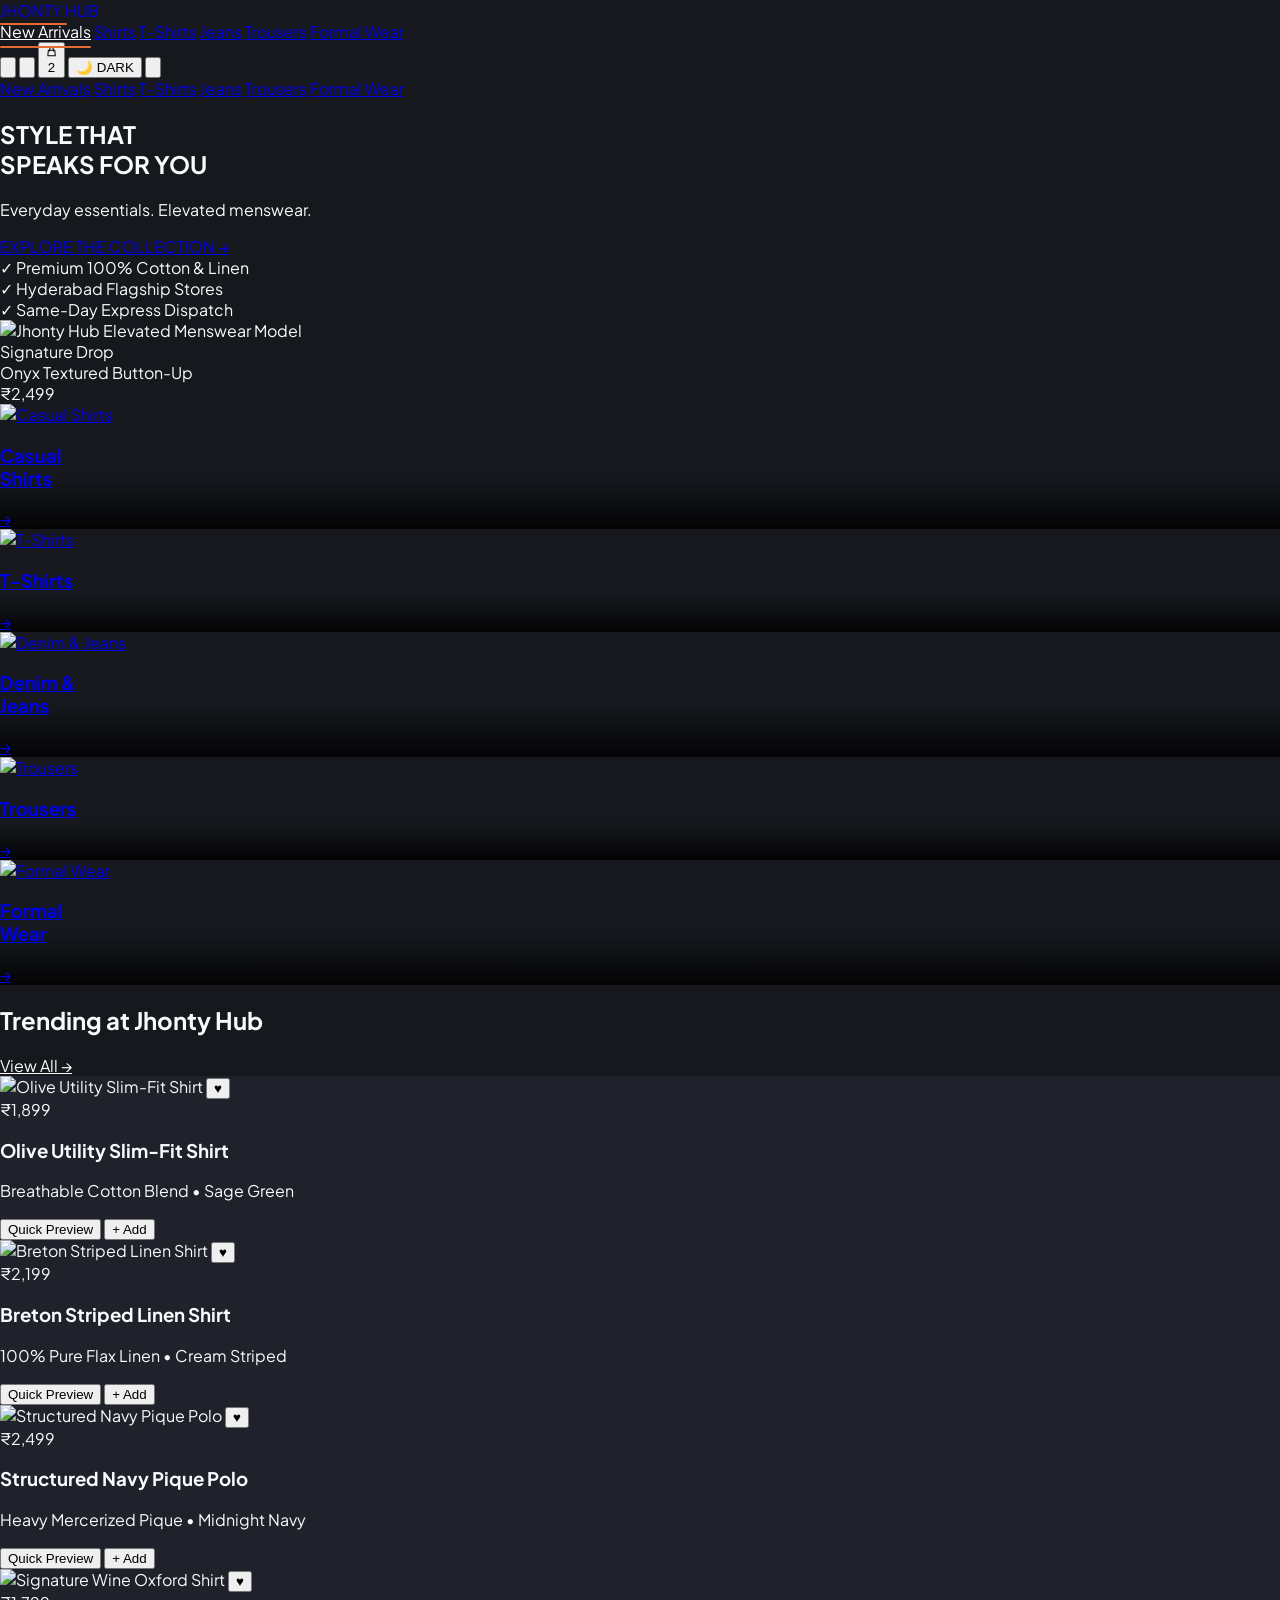
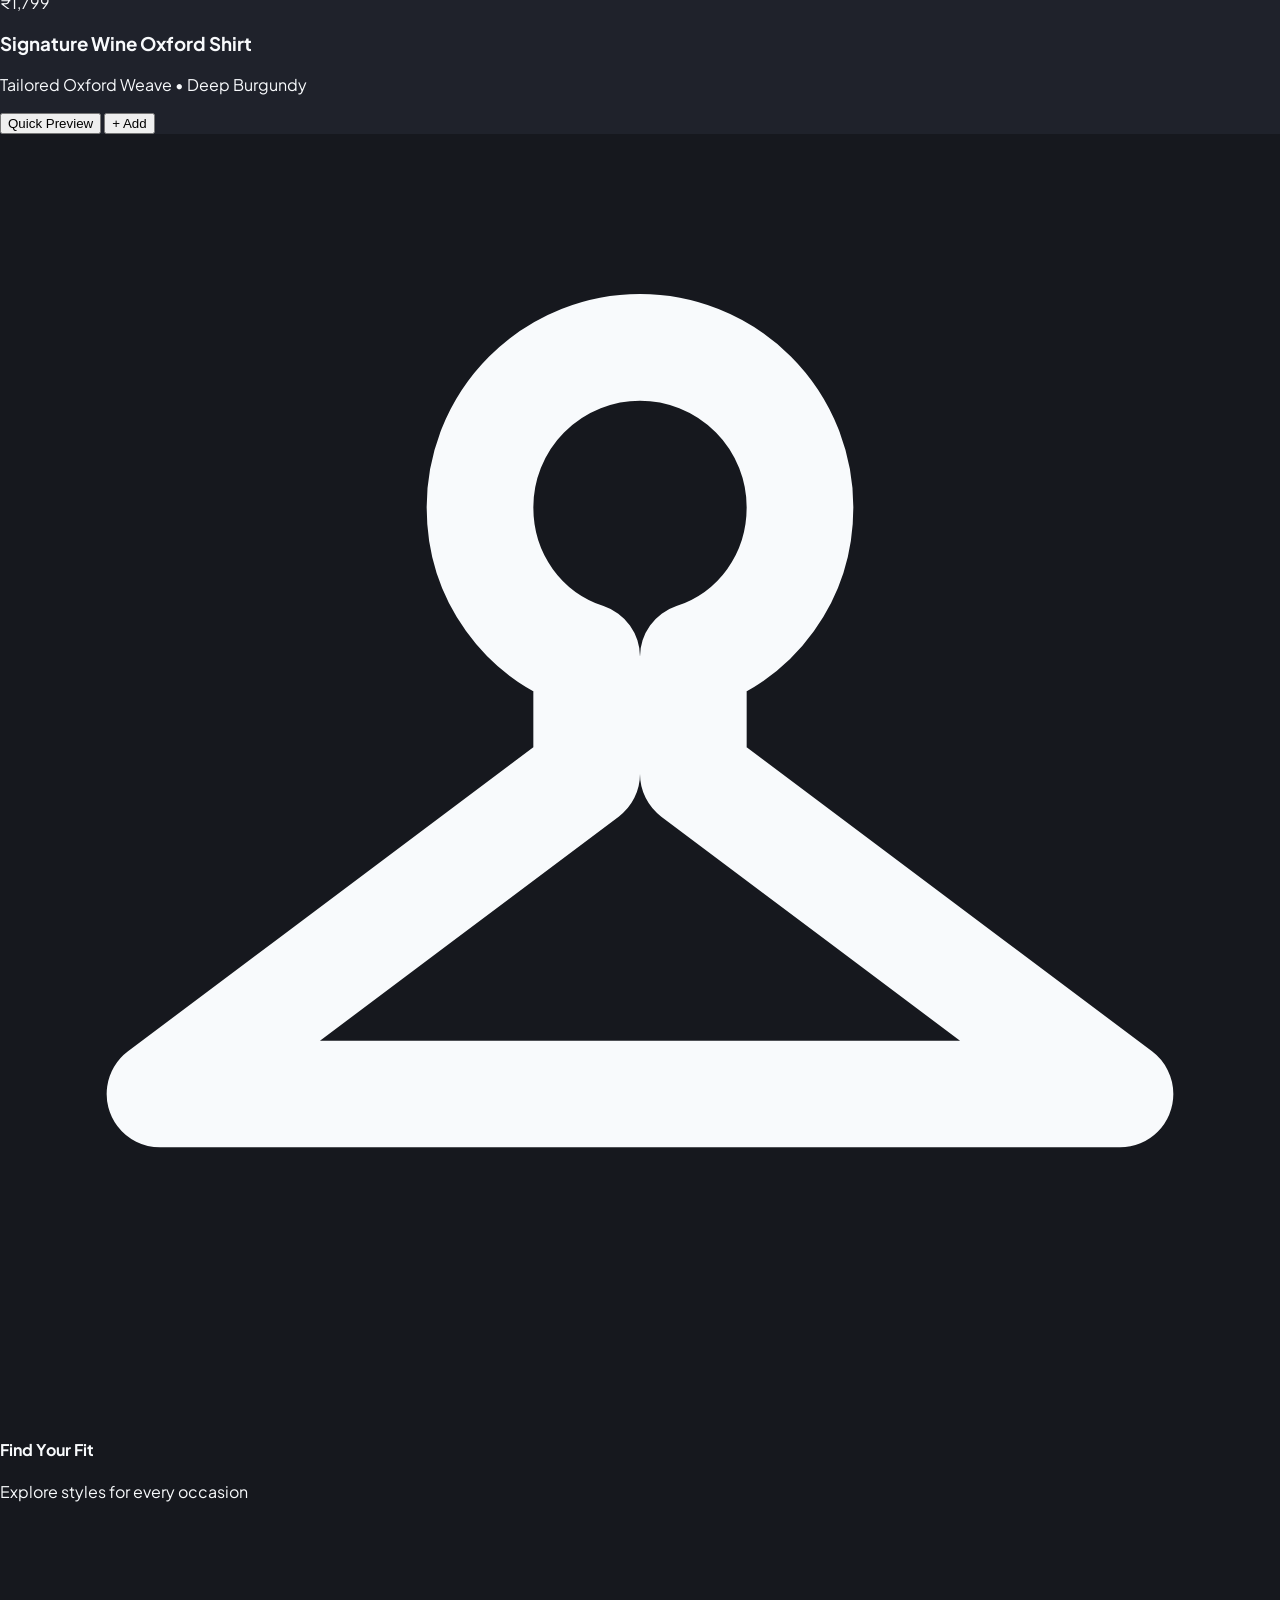
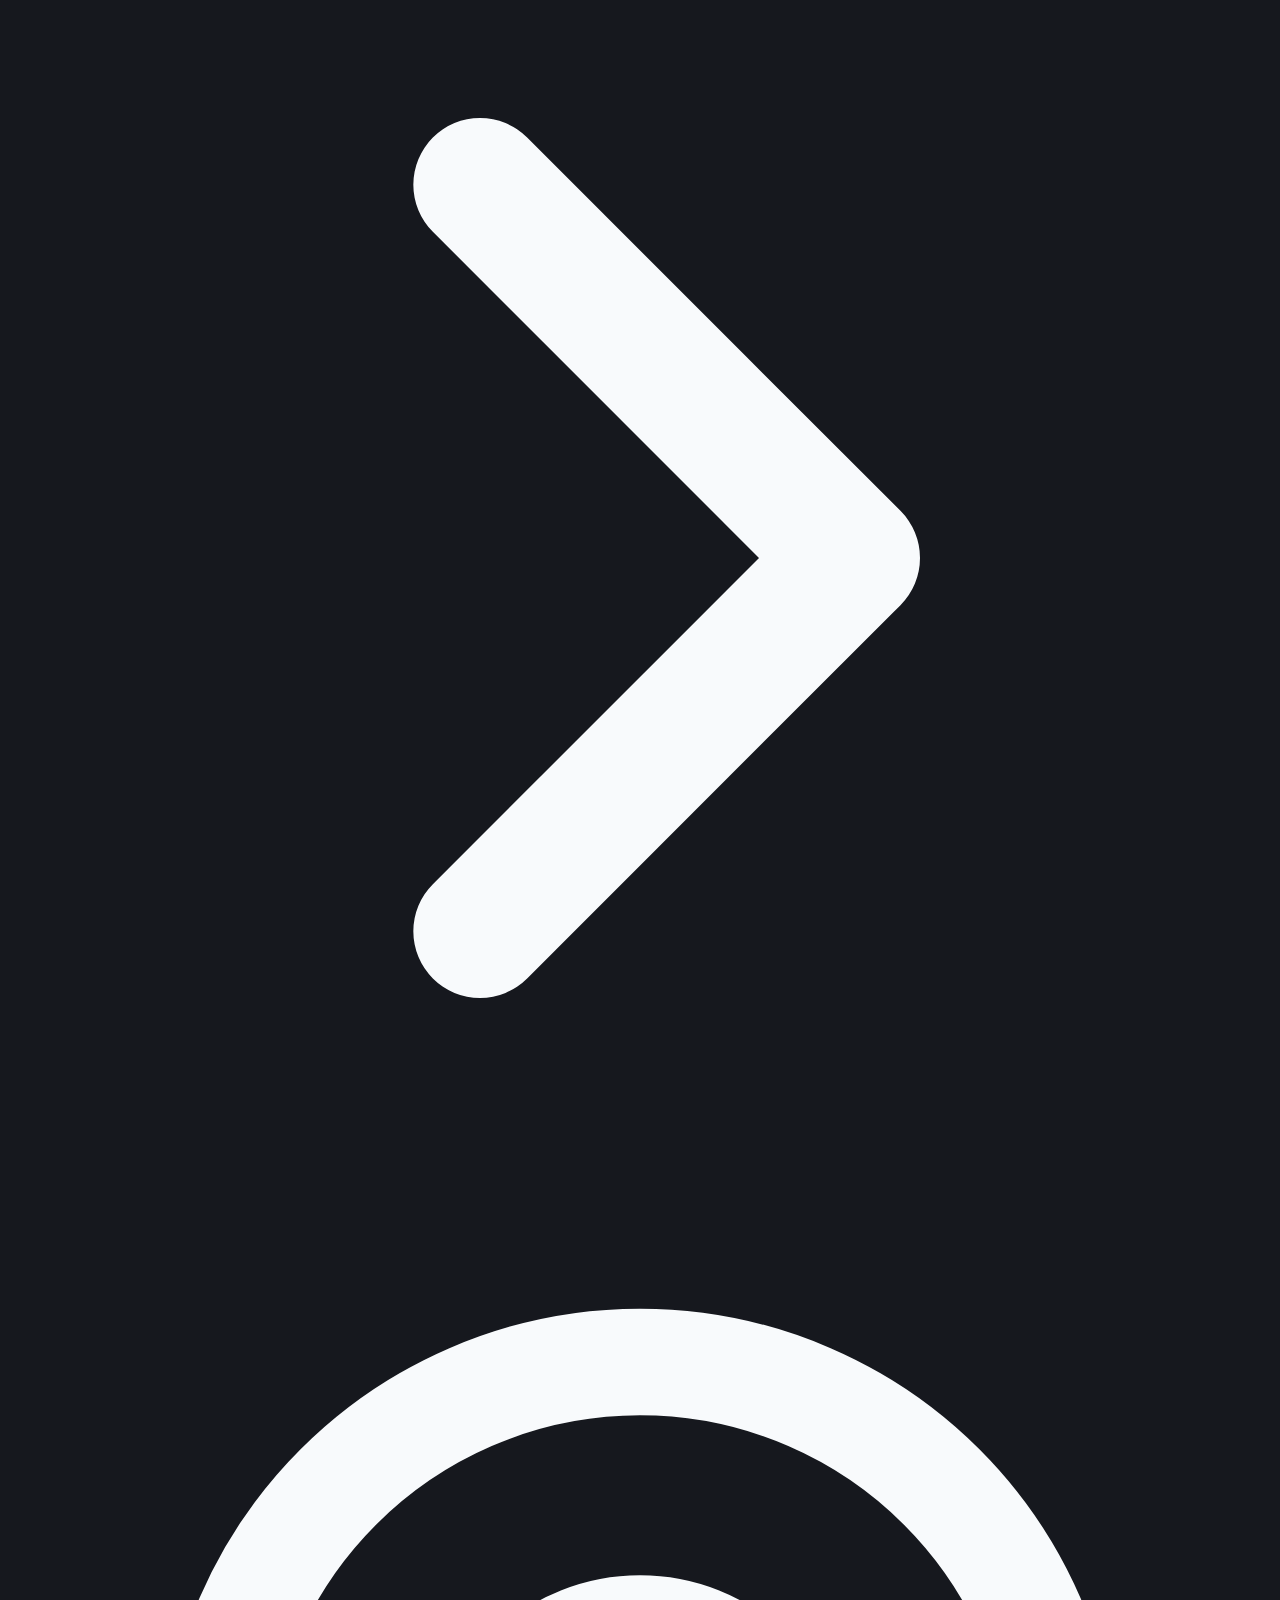
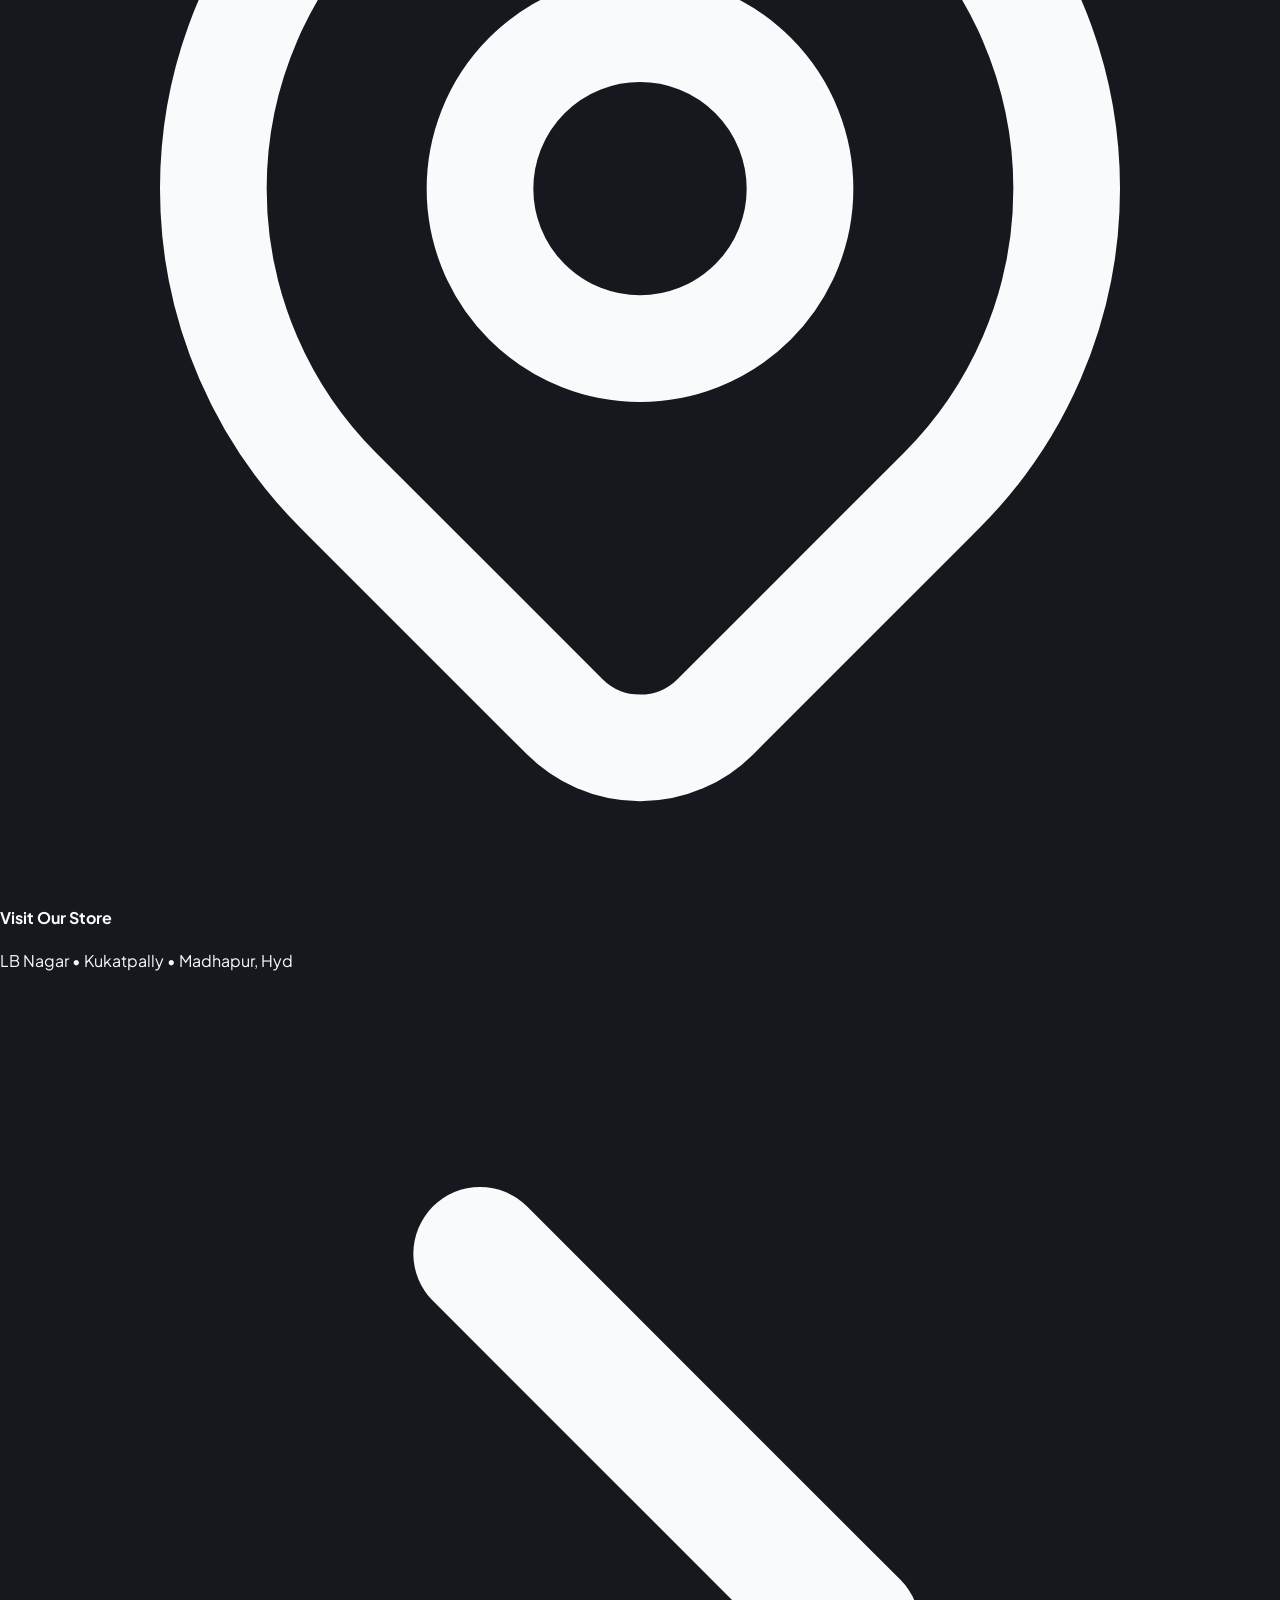
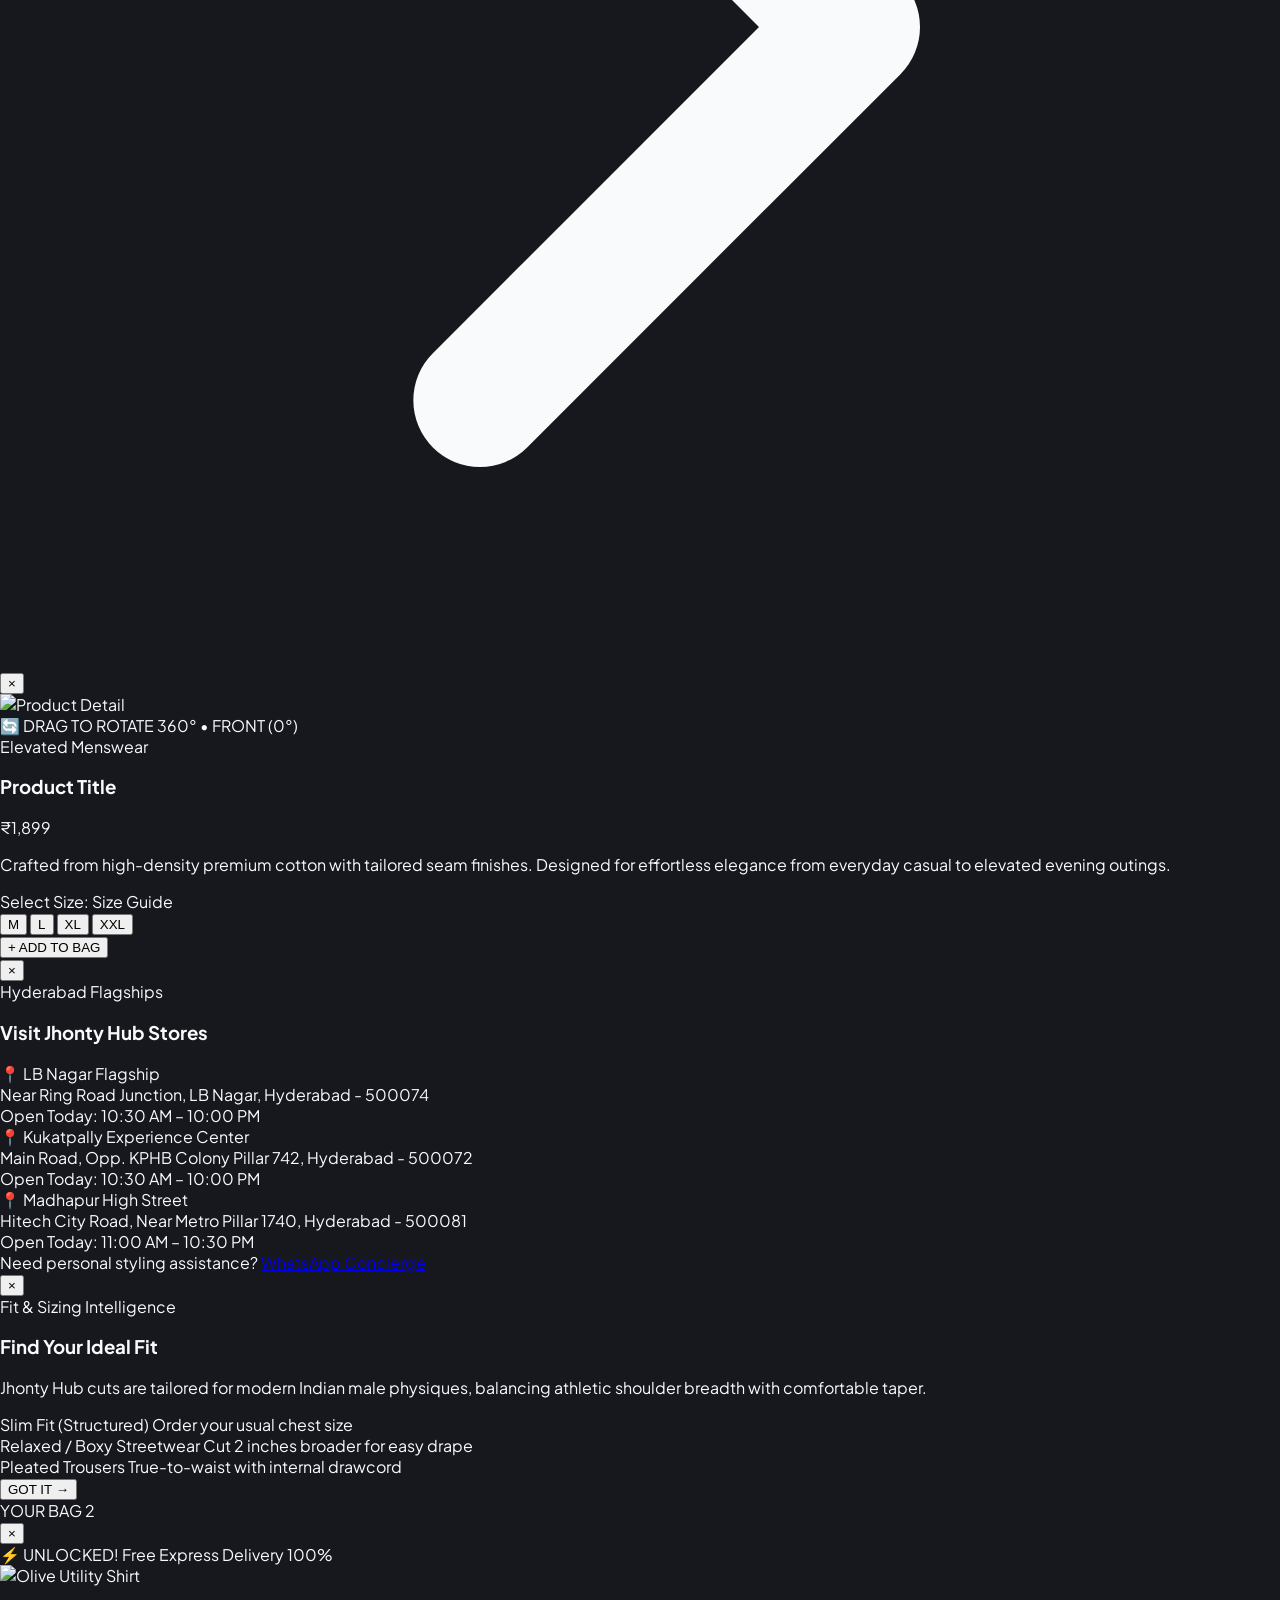
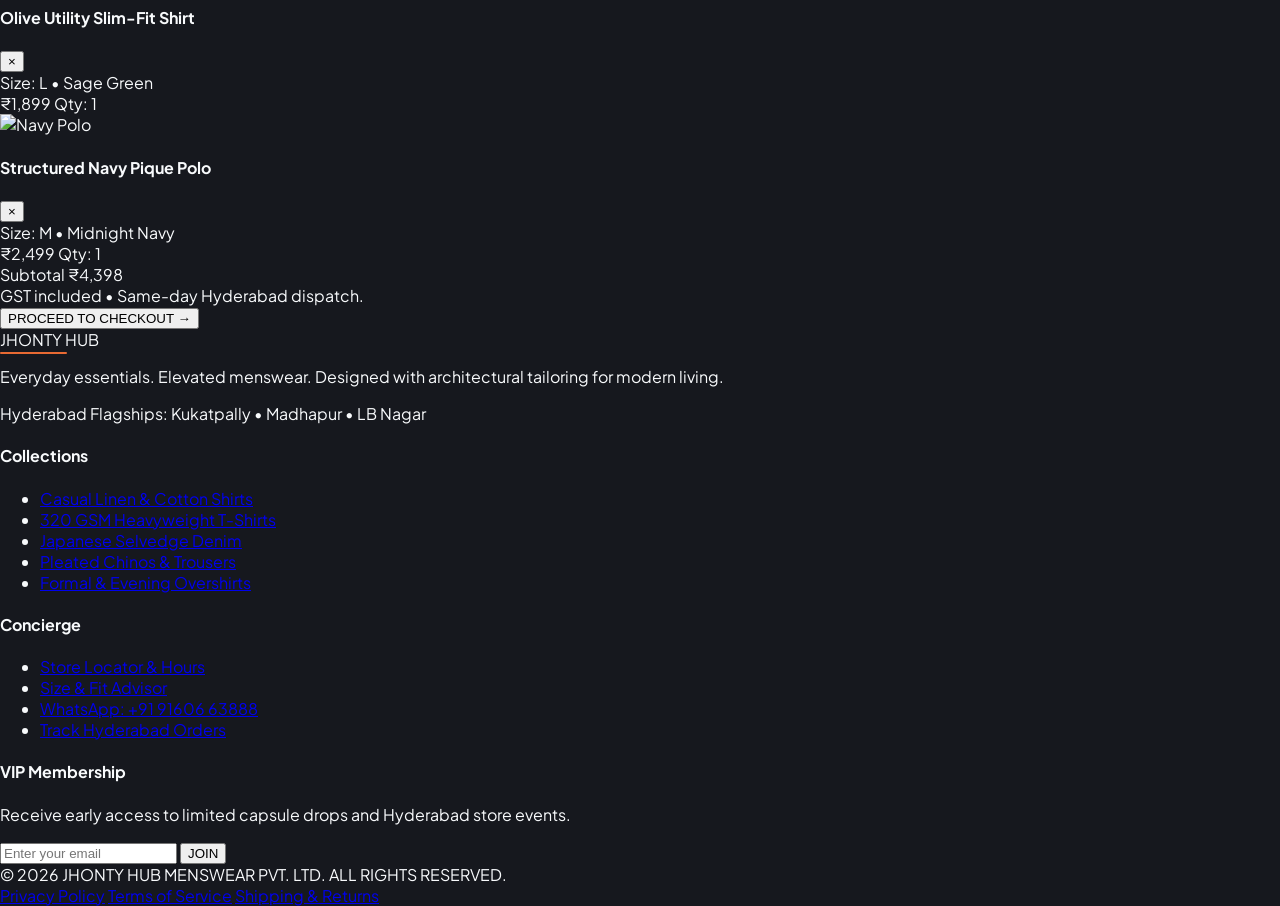
==== commit ddb17d91: "Convert Jhonty Hub website to exact design mockup: Style That Speaks For You hero, 5 category cards," ====
--- a/index.html
+++ b/index.html
@@ -1,60 +1,66 @@
 ﻿<!DOCTYPE html>
-<html lang="en" data-theme="warm">
+<html lang="en" data-theme="dark">
 <head>
   <meta charset="UTF-8">
   <meta name="viewport" content="width=device-width, initial-scale=1.0">
-  <title>JHONTY HUB — 360° Interactive 3D Real Person Virtual Showroom</title>
-  <script src="https://www.gstatic.com/antigravity/web/dev/tailwindcss.min.js"></script>
+  <title>JHONTY HUB — Style That Speaks For You | Elevated Menswear</title>
+  
+  <!-- Tailwind CSS -->
   <script src="https://cdn.tailwindcss.com"></script>
+  
+  <!-- Google Fonts: Montserrat (Brand) & Plus Jakarta Sans / Inter -->
   <link rel="preconnect" href="https://fonts.googleapis.com">
   <link rel="preconnect" href="https://fonts.gstatic.com" crossorigin>
-  <link href="https://fonts.googleapis.com/css2?family=Montserrat:wght@400;500;600;700;800;900&family=Plus+Jakarta+Sans:wght@300;400;500;600;700;800&display=swap" rel="stylesheet">
-  
+  <link href="https://fonts.googleapis.com/css2?family=Montserrat:ital,wght@0,400;0,500;0,600;0,700;0,800;0,900;1,700&family=Plus+Jakarta+Sans:wght@300;400;500;600;700;800&display=swap" rel="stylesheet">
+
+  <script>
+    tailwind.config = {
+      darkMode: 'class',
+      theme: {
+        extend: {
+          colors: {
+            brand: {
+              orange: '#E86A33',
+              orangeHover: '#d55720',
+              charcoal: '#111317',
+              darkSurface: '#16191F',
+              cream: '#F4ECE4',
+              creamCard: '#FFFFFF',
+              creamBorder: '#E6DDD5',
+              gold: '#D4AF37'
+            }
+          },
+          fontFamily: {
+            brand: ['Montserrat', 'sans-serif'],
+            body: ['"Plus Jakarta Sans"', 'sans-serif']
+          }
+        }
+      }
+    }
+  </script>
+
   <style>
     /* ==========================================================================
-       VÄRDE-STYLE 3D DIGITAL SHOWROOM (REAL PERSON 360° TURNTABLE)
-       Warm Architectural Terracotta & Obsidian Noir
+       JHONTY HUB EXACT UI STYLING (MATCHING LAPTOP SHOWROOM SCREEN)
        ========================================================================== */
-    :root, [data-theme="warm"] {
-      --bg-canvas: #ebe3d9;
-      --bg-stage: #dfd4c5;
-      --bg-surface: #ffffff;
-      --bg-glass: rgba(255, 255, 255, 0.88);
-      --bg-card: rgba(255, 255, 255, 0.92);
-      --border-subtle: rgba(0, 0, 0, 0.08);
-      --border-accent: rgba(184, 134, 11, 0.45);
-      
-      --arch-terracotta: #c47c5d;
-      --arch-shadow: rgba(84, 42, 24, 0.25);
-      
-      --text-main: #14171f;
-      --text-secondary: #575f6e;
-      --text-muted: #8b93a0;
-      
-      --gold-primary: #b8860b;
-      --card-shadow: 0 20px 45px rgba(45, 30, 20, 0.12), 0 4px 12px rgba(0, 0, 0, 0.05);
-      --hud-shadow: 0 20px 50px rgba(0, 0, 0, 0.16);
+    :root {
+      --bg-header: #0F1115;
+      --bg-hero: #111317;
+      --bg-body: #EDE5DC;
+      --card-bg: #FFFFFF;
+      --text-main: #14171F;
+      --text-muted: #64748B;
+      --accent-orange: #E86A33;
     }
 
     [data-theme="dark"] {
-      --bg-canvas: #0c0e12;
-      --bg-stage: #14171f;
-      --bg-surface: #12151d;
-      --bg-glass: rgba(18, 21, 29, 0.9);
-      --bg-card: rgba(24, 28, 38, 0.9);
-      --border-subtle: rgba(255, 255, 255, 0.1);
-      --border-accent: rgba(212, 175, 55, 0.45);
-      
-      --arch-terracotta: #543122;
-      --arch-shadow: rgba(0, 0, 0, 0.65);
-      
-      --text-main: #f8fafc;
-      --text-secondary: #94a3b8;
-      --text-muted: #64748b;
-      
-      --gold-primary: #d4af37;
-      --card-shadow: 0 20px 50px rgba(0, 0, 0, 0.65), 0 0 25px rgba(212, 175, 55, 0.12);
-      --hud-shadow: 0 20px 50px rgba(0, 0, 0, 0.7);
+      --bg-header: #0C0D11;
+      --bg-hero: #101216;
+      --bg-body: #16181E;
+      --card-bg: #1F222B;
+      --text-main: #F8FAFC;
+      --text-muted: #94A3B8;
+      --accent-orange: #E86A33;
     }
 
     html, body {
@@ -63,26 +69,13 @@
       overflow-x: hidden !important;
       margin: 0;
       padding: 0;
-    }
-
-    body {
-      background-color: var(--bg-canvas);
+      background-color: var(--bg-body);
       color: var(--text-main);
       font-family: 'Plus Jakarta Sans', sans-serif;
-      transition: background-color 0.4s ease, color 0.4s ease;
-    }
-
-    .font-brand {
-      font-family: 'Montserrat', sans-serif;
-      letter-spacing: 0.16em;
-    }
-
-    .font-ui {
-      font-family: 'Montserrat', sans-serif;
-      letter-spacing: 0.05em;
-    }
-
-    /* Universal Scrollbar Elimination for all browsers */
+      transition: background-color 0.3s ease, color 0.3s ease;
+    }
+
+    /* Universal Scrollbar Elimination */
     *, *::before, *::after {
       -ms-overflow-style: none !important;
       scrollbar-width: none !important;
@@ -97,822 +90,933 @@
       display: none !important;
       background: transparent !important;
     }
-    *::-webkit-scrollbar-thumb,
-    *::-webkit-scrollbar-track,
-    *::-webkit-scrollbar-corner {
-      display: none !important;
-      background: transparent !important;
-      width: 0px !important;
-      height: 0px !important;
-    }
-
-    /* Neoclassical Architectural Arch Backdrop */
-    .neoclassical-arch {
-      background: radial-gradient(circle at 50% 120%, rgba(255,255,255,0.22) 0%, transparent 70%),
-                  linear-gradient(180deg, var(--arch-terracotta) 0%, #a86245 100%);
-      border-radius: 420px 420px 0 0;
-      box-shadow: inset 0 25px 60px rgba(0,0,0,0.25), 0 25px 50px var(--arch-shadow);
+
+    /* Logo Underline Accent (Matching the Mug & Banner in Photo) */
+    .brand-logo-wrap {
       position: relative;
-    }
-    .neoclassical-arch::before {
+      display: inline-block;
+    }
+    .brand-logo-wrap::after {
       content: '';
       position: absolute;
-      inset: 12px 12px 0 12px;
-      border-radius: 410px 410px 0 0;
-      border: 1px solid rgba(255, 255, 255, 0.28);
-      pointer-events: none;
-    }
-
-    /* 3D Turntable Stage Container */
-    .showroom-stage-3d {
-      perspective: 1100px;
-      user-select: none;
-      touch-action: none;
-      cursor: grab;
-    }
-    .showroom-stage-3d:active {
-      cursor: grabbing;
-    }
-
-    /* 3D Rotating Floor Pedestal */
-    .turntable-pedestal {
-      width: 380px;
-      height: 380px;
-      border-radius: 50%;
-      transform-style: preserve-3d;
-      transform: rotateX(72deg);
-      background: radial-gradient(circle, rgba(255,255,255,0.4) 0%, rgba(200,185,170,0.8) 55%, rgba(140,110,90,0.9) 85%, var(--gold-primary) 100%);
-      box-shadow: 0 30px 60px rgba(0, 0, 0, 0.35), inset 0 0 25px rgba(212, 175, 55, 0.4);
-      border: 3px solid var(--gold-primary);
+      left: 0;
+      bottom: -4px;
+      width: 68%;
+      height: 2.5px;
+      background-color: #E86A33;
+      border-radius: 9999px;
+    }
+
+    /* Active Nav Tab Underline */
+    .nav-tab.is-active {
+      color: #FFFFFF !important;
       position: relative;
-      transition: transform 0.05s linear;
-    }
-    [data-theme="dark"] .turntable-pedestal {
-      background: radial-gradient(circle, rgba(40,45,60,0.6) 0%, rgba(20,24,35,0.9) 65%, rgba(10,12,18,0.95) 90%, var(--gold-primary) 100%);
-      box-shadow: 0 30px 70px rgba(0, 0, 0, 0.8), inset 0 0 30px rgba(212, 175, 55, 0.3);
-    }
-    .pedestal-marker {
+    }
+    .nav-tab.is-active::after {
+      content: '';
       position: absolute;
-      inset: 12px;
-      border-radius: 50%;
-      border: 1px dashed rgba(255, 255, 255, 0.35);
-      pointer-events: none;
-    }
-
-    /* Real Person Model Display Wrapper */
-    .real-model-container {
-      position: relative;
-      width: 100%;
-      max-width: 440px;
-      height: 540px;
-      display: flex;
-      align-items: center;
-      justify-content: center;
-      transform-style: preserve-3d;
-      pointer-events: none;
-    }
-
-    .real-model-img {
-      position: absolute;
-      bottom: 24px;
-      max-height: 510px;
-      width: auto;
-      object-fit: contain;
-      filter: drop-shadow(0 20px 30px rgba(0, 0, 0, 0.35));
-      transition: opacity 0.2s ease-in-out, transform 0.1s ease-out;
-      transform-origin: center bottom;
-      pointer-events: none;
-    }
-
-    /* Dynamic Contact Shadow */
-    .real-model-shadow {
-      position: absolute;
-      bottom: 12px;
-      width: 220px;
-      height: 28px;
-      border-radius: 50%;
-      background: radial-gradient(ellipse at center, rgba(15, 10, 5, 0.55) 0%, rgba(15, 10, 5, 0.2) 50%, transparent 75%);
-      filter: blur(4px);
-      pointer-events: none;
-      transition: transform 0.1s ease-out;
-    }
-    [data-theme="dark"] .real-model-shadow {
-      background: radial-gradient(ellipse at center, rgba(0, 0, 0, 0.85) 0%, rgba(0, 0, 0, 0.4) 50%, transparent 75%);
-    }
-
-    /* Bottom Dress Carousel Strip */
-    .dress-strip-card {
-      background: var(--bg-glass);
-      backdrop-filter: blur(14px);
-      -webkit-backdrop-filter: blur(14px);
-      border: 1px solid var(--border-subtle);
-      border-radius: 18px;
-      transition: all 0.25s cubic-bezier(0.16, 1, 0.3, 1);
-      cursor: pointer;
-      flex-shrink: 0;
-    }
-    .dress-strip-card:hover {
-      transform: translateY(-4px) scale(1.03);
-      border-color: var(--gold-primary);
-      box-shadow: 0 15px 30px rgba(0, 0, 0, 0.12), 0 0 15px rgba(212, 175, 55, 0.2);
-    }
-    .dress-strip-card.is-active {
-      border-color: var(--gold-primary);
-      box-shadow: 0 0 0 2px var(--gold-primary), 0 15px 35px rgba(0, 0, 0, 0.15);
-      background: var(--bg-surface);
-    }
-
-    #dress-selector-strip {
-      -webkit-overflow-scrolling: touch;
-      scroll-behavior: smooth;
-      -ms-overflow-style: none !important;
-      scrollbar-width: none !important;
-      user-select: none;
-    }
-    #dress-selector-strip::-webkit-scrollbar {
-      display: none !important;
-      width: 0px !important;
-      height: 0px !important;
-    }
-
-    /* 360 Drag Badge Pulse */
-    @keyframes pulse-ring {
-      0% { transform: scale(0.97); opacity: 0.85; }
-      50% { transform: scale(1.03); opacity: 1; }
-      100% { transform: scale(0.97); opacity: 0.85; }
-    }
-    .drag-hint-badge {
-      animation: pulse-ring 2.8s infinite ease-in-out;
+      left: 0;
+      right: 0;
+      bottom: -6px;
+      height: 2px;
+      background-color: #E86A33;
+      border-radius: 2px;
+    }
+
+    /* Rounded Category Card Overlays */
+    .cat-card-gradient {
+      background: linear-gradient(180deg, rgba(0,0,0,0) 40%, rgba(0,0,0,0.85) 100%);
+    }
+
+    /* Subtle Card Hover Zoom */
+    .product-card-img {
+      transition: transform 0.4s cubic-bezier(0.16, 1, 0.3, 1);
+    }
+    .group:hover .product-card-img {
+      transform: scale(1.04);
     }
   </style>
 </head>
-<body class="selection:bg-amber-400 selection:text-black min-h-screen flex flex-col justify-between">
-
-  <!-- Top Dark Announcement Bar (VÄRDE Style) -->
-  <div class="bg-[#14171f] text-white text-[11px] font-bold tracking-[0.14em] uppercase py-2.5 px-6 text-center">
-    <span>FREE EXPRESS DELIVERY &bull; ORDERS OVER ₹1,999 &bull; SAME-DAY HYDERABAD DISPATCH</span>
+<body class="selection:bg-[#E86A33] selection:text-white min-h-screen flex flex-col justify-between">
+
+  <!-- ==========================================================================
+       1. TOP NAVIGATION BAR (CHARCOAL NOIR WITH ORANGE ACCENTS)
+       ========================================================================== -->
+  <header class="sticky top-0 z-50 bg-[#0F1115] border-b border-[#21242D] px-4 sm:px-8 py-3.5 transition-colors">
+    <div class="max-w-[1400px] mx-auto flex items-center justify-between gap-4">
+      
+      <!-- Brand Logo Lockup: "JHONTY HUB" with signature orange underline -->
+      <a href="#" class="flex items-center gap-2 group flex-shrink-0">
+        <div class="brand-logo-wrap font-brand text-xl sm:text-2xl font-black tracking-[0.16em] uppercase text-white">
+          JHONTY HUB
+        </div>
+      </a>
+
+      <!-- Center Navigation Tabs (Exactly as in photo) -->
+      <nav class="hidden lg:flex items-center space-x-7 text-[13px] font-semibold tracking-wide text-slate-300">
+        <a href="#new-arrivals" class="nav-tab is-active transition hover:text-white">New Arrivals</a>
+        <a href="#shirts" class="nav-tab transition hover:text-white">Shirts</a>
+        <a href="#tshirts" class="nav-tab transition hover:text-white">T-Shirts</a>
+        <a href="#jeans" class="nav-tab transition hover:text-white">Jeans</a>
+        <a href="#trousers" class="nav-tab transition hover:text-white">Trousers</a>
+        <a href="#formal-wear" class="nav-tab transition hover:text-white">Formal Wear</a>
+      </nav>
+
+      <!-- Right Action Icons (Search, Profile, Cart, Theme Switcher) -->
+      <div class="flex items-center space-x-5 text-white">
+        
+        <!-- Search Icon -->
+        <button onclick="openSearchModal()" class="text-slate-300 hover:text-white transition p-1" title="Search Collections">
+          <svg class="w-5 h-5" fill="none" stroke="currentColor" viewBox="0 0 24 24">
+            <path stroke-linecap="round" stroke-linejoin="round" stroke-width="2.2" d="M21 21l-6-6m2-5a7 7 0 11-14 0 7 7 0 0114 0z"></path>
+          </svg>
+        </button>
+
+        <!-- Account / Profile Icon -->
+        <button onclick="openAccountModal()" class="text-slate-300 hover:text-white transition p-1" title="VIP Account">
+          <svg class="w-5 h-5" fill="none" stroke="currentColor" viewBox="0 0 24 24">
+            <path stroke-linecap="round" stroke-linejoin="round" stroke-width="2.2" d="M16 7a4 4 0 11-8 0 4 4 0 018 0zM12 14a7 7 0 00-7 7h14a7 7 0 00-7-7z"></path>
+          </svg>
+        </button>
+
+        <!-- Shopping Bag Icon with Active Counter -->
+        <button onclick="toggleBag(true)" class="relative text-slate-300 hover:text-white transition p-1" title="View Bag">
+          <svg class="w-5 h-5" fill="none" stroke="currentColor" viewBox="0 0 24 24">
+            <path stroke-linecap="round" stroke-linejoin="round" stroke-width="2.2" d="M16 11V7a4 4 0 00-8 0v4M5 9h14l1 12H4L5 9z"></path>
+          </svg>
+          <span id="header-bag-count" class="absolute -top-1 -right-1 w-4 h-4 rounded-full bg-[#E86A33] text-white text-[10px] font-black flex items-center justify-center">
+            2
+          </span>
+        </button>
+
+        <!-- Dark / Warm Theme Toggle -->
+        <button onclick="toggleTheme()" class="text-xs px-2.5 py-1 rounded-full border border-slate-700 bg-slate-900/60 hover:border-amber-500 transition flex items-center gap-1.5" title="Toggle Theme">
+          <span id="themeEmoji">🌙</span>
+          <span id="themeText" class="hidden sm:inline text-[11px] font-bold">DARK</span>
+        </button>
+
+        <!-- Mobile Menu Toggle Button -->
+        <button onclick="toggleMobileNav()" class="lg:hidden text-slate-300 hover:text-white p-1">
+          <svg class="w-6 h-6" fill="none" stroke="currentColor" viewBox="0 0 24 24">
+            <path stroke-linecap="round" stroke-linejoin="round" stroke-width="2" d="M4 6h16M4 12h16m-7 6h7"></path>
+          </svg>
+        </button>
+
+      </div>
+
+    </div>
+
+    <!-- Mobile Navigation Drawer -->
+    <div id="mobile-nav" class="lg:hidden hidden pt-4 pb-2 border-t border-slate-800 mt-3 space-y-2 text-sm font-semibold text-slate-300">
+      <a href="#new-arrivals" onclick="toggleMobileNav()" class="block py-1.5 text-white">New Arrivals</a>
+      <a href="#shirts" onclick="toggleMobileNav()" class="block py-1.5 hover:text-white">Shirts</a>
+      <a href="#tshirts" onclick="toggleMobileNav()" class="block py-1.5 hover:text-white">T-Shirts</a>
+      <a href="#jeans" onclick="toggleMobileNav()" class="block py-1.5 hover:text-white">Jeans</a>
+      <a href="#trousers" onclick="toggleMobileNav()" class="block py-1.5 hover:text-white">Trousers</a>
+      <a href="#formal-wear" onclick="toggleMobileNav()" class="block py-1.5 hover:text-white">Formal Wear</a>
+    </div>
+  </header>
+
+  <!-- ==========================================================================
+       2. HERO BANNER: "STYLE THAT SPEAKS FOR YOU" WITH REAL MENSWEAR MODEL
+       ========================================================================== -->
+  <section class="relative bg-[#101217] text-white overflow-hidden border-b border-[#222530]">
+    
+    <!-- Background Architectural Wardrobe Studio Scene -->
+    <div class="absolute inset-0 z-0 opacity-40 pointer-events-none bg-[radial-gradient(ellipse_at_top_right,_var(--tw-gradient-stops))] from-amber-900/30 via-[#101217] to-[#0A0B0E]"></div>
+    
+    <div class="relative z-10 max-w-[1400px] mx-auto px-6 sm:px-10 py-12 md:py-16 lg:py-20 grid grid-cols-1 lg:grid-cols-12 gap-8 items-center min-h-[500px]">
+      
+      <!-- Left Column: Headline, Subheadline & Orange CTA Button -->
+      <div class="lg:col-span-7 flex flex-col justify-center space-y-6">
+        
+        <h1 class="font-brand text-4xl sm:text-5xl md:text-6xl font-black uppercase tracking-tight leading-[1.08]">
+          STYLE THAT<br>
+          SPEAKS FOR <span class="text-[#E86A33]">YOU</span>
+        </h1>
+        
+        <p class="text-slate-300 text-base sm:text-lg md:text-xl font-medium tracking-wide">
+          Everyday essentials. Elevated menswear.
+        </p>
+
+        <div>
+          <a href="#trending" class="inline-flex items-center gap-3 px-8 py-4 rounded-full bg-[#E86A33] hover:bg-[#d55720] text-white font-brand font-bold text-xs sm:text-sm tracking-[0.14em] uppercase shadow-[0_10px_25px_rgba(232,106,51,0.4)] transition-all transform hover:-translate-y-0.5 active:translate-y-0">
+            <span>EXPLORE THE COLLECTION</span>
+            <span class="text-base font-bold">&rarr;</span>
+          </a>
+        </div>
+
+        <!-- Store Trust Badges -->
+        <div class="pt-4 flex flex-wrap items-center gap-6 text-xs text-slate-400 font-medium">
+          <div class="flex items-center gap-2">
+            <span class="text-[#E86A33] font-bold">✓</span> Premium 100% Cotton & Linen
+          </div>
+          <div class="flex items-center gap-2">
+            <span class="text-[#E86A33] font-bold">✓</span> Hyderabad Flagship Stores
+          </div>
+          <div class="flex items-center gap-2">
+            <span class="text-[#E86A33] font-bold">✓</span> Same-Day Express Dispatch
+          </div>
+        </div>
+
+      </div>
+
+      <!-- Right Column: Real Model in Boutique Studio (Matching the Laptop photo) -->
+      <div class="lg:col-span-5 relative flex justify-center lg:justify-end">
+        
+        <div class="relative w-full max-w-[460px] aspect-[4/5] rounded-3xl overflow-hidden shadow-2xl border border-white/10 group">
+          <!-- Real Model with Sunglasses & Textured Shirt in Boutique Showroom -->
+          <img src="https://images.unsplash.com/photo-1617137984095-74e4e5e3613f?auto=format&fit=crop&w=1000&q=85" 
+               alt="Jhonty Hub Elevated Menswear Model" 
+               class="w-full h-full object-cover object-top transition-transform duration-700 group-hover:scale-105">
+          
+          <!-- Subtle Dark Gradient Scrim -->
+          <div class="absolute inset-0 bg-gradient-to-t from-black/80 via-transparent to-black/20 pointer-events-none"></div>
+
+          <!-- Bottom Floating Badge on Model -->
+          <div class="absolute bottom-5 left-5 right-5 p-3.5 rounded-2xl bg-black/60 backdrop-blur-md border border-white/15 flex items-center justify-between">
+            <div>
+              <div class="text-[11px] font-bold uppercase tracking-wider text-[#E86A33]">Signature Drop</div>
+              <div class="text-sm font-bold text-white font-brand">Onyx Textured Button-Up</div>
+            </div>
+            <div class="text-sm font-black text-white font-brand">₹2,499</div>
+          </div>
+        </div>
+
+      </div>
+
+    </div>
+  </section>
+
+  <!-- ==========================================================================
+       3. FIVE CATEGORY CARDS STRIP (CASUAL SHIRTS, T-SHIRTS, DENIM, TROUSERS, FORMAL)
+       ========================================================================== -->
+  <section class="py-8 sm:py-10 px-4 sm:px-8 max-w-[1400px] mx-auto w-full">
+    
+    <div class="grid grid-cols-2 sm:grid-cols-3 lg:grid-cols-5 gap-3.5 sm:gap-4.5">
+      
+      <!-- Category 1: Casual Shirts -->
+      <a href="#trending" onclick="filterCategory('shirts')" class="group relative aspect-[4/3] sm:aspect-[16/11] rounded-2xl overflow-hidden shadow-md border border-black/10 dark:border-white/10">
+        <img src="https://images.unsplash.com/photo-1598033129183-c4f50c736f10?auto=format&fit=crop&w=600&q=80" 
+             alt="Casual Shirts" 
+             class="w-full h-full object-cover product-card-img">
+        <div class="absolute inset-0 cat-card-gradient flex flex-col justify-end p-3.5 sm:p-4">
+          <div class="flex items-end justify-between">
+            <h3 class="font-brand font-bold text-white text-xs sm:text-sm md:text-base leading-tight">
+              Casual<br>Shirts
+            </h3>
+            <div class="w-7 h-7 sm:w-8 sm:h-8 rounded-full bg-white text-black flex items-center justify-center font-bold text-xs sm:text-sm group-hover:bg-[#E86A33] group-hover:text-white transition-colors shadow">
+              &rarr;
+            </div>
+          </div>
+        </div>
+      </a>
+
+      <!-- Category 2: T-Shirts -->
+      <a href="#trending" onclick="filterCategory('tshirts')" class="group relative aspect-[4/3] sm:aspect-[16/11] rounded-2xl overflow-hidden shadow-md border border-black/10 dark:border-white/10">
+        <img src="https://images.unsplash.com/photo-1521572267360-ee0c2909d518?auto=format&fit=crop&w=600&q=80" 
+             alt="T-Shirts" 
+             class="w-full h-full object-cover product-card-img">
+        <div class="absolute inset-0 cat-card-gradient flex flex-col justify-end p-3.5 sm:p-4">
+          <div class="flex items-end justify-between">
+            <h3 class="font-brand font-bold text-white text-xs sm:text-sm md:text-base leading-tight">
+              T-Shirts
+            </h3>
+            <div class="w-7 h-7 sm:w-8 sm:h-8 rounded-full bg-white text-black flex items-center justify-center font-bold text-xs sm:text-sm group-hover:bg-[#E86A33] group-hover:text-white transition-colors shadow">
+              &rarr;
+            </div>
+          </div>
+        </div>
+      </a>
+
+      <!-- Category 3: Denim & Jeans -->
+      <a href="#trending" onclick="filterCategory('jeans')" class="group relative aspect-[4/3] sm:aspect-[16/11] rounded-2xl overflow-hidden shadow-md border border-black/10 dark:border-white/10">
+        <img src="https://images.unsplash.com/photo-1542272604-780c96856592?auto=format&fit=crop&w=600&q=80" 
+             alt="Denim & Jeans" 
+             class="w-full h-full object-cover product-card-img">
+        <div class="absolute inset-0 cat-card-gradient flex flex-col justify-end p-3.5 sm:p-4">
+          <div class="flex items-end justify-between">
+            <h3 class="font-brand font-bold text-white text-xs sm:text-sm md:text-base leading-tight">
+              Denim &<br>Jeans
+            </h3>
+            <div class="w-7 h-7 sm:w-8 sm:h-8 rounded-full bg-white text-black flex items-center justify-center font-bold text-xs sm:text-sm group-hover:bg-[#E86A33] group-hover:text-white transition-colors shadow">
+              &rarr;
+            </div>
+          </div>
+        </div>
+      </a>
+
+      <!-- Category 4: Trousers -->
+      <a href="#trending" onclick="filterCategory('trousers')" class="group relative aspect-[4/3] sm:aspect-[16/11] rounded-2xl overflow-hidden shadow-md border border-black/10 dark:border-white/10">
+        <img src="https://images.unsplash.com/photo-1624378439575-d8705ad7ae80?auto=format&fit=crop&w=600&q=80" 
+             alt="Trousers" 
+             class="w-full h-full object-cover product-card-img">
+        <div class="absolute inset-0 cat-card-gradient flex flex-col justify-end p-3.5 sm:p-4">
+          <div class="flex items-end justify-between">
+            <h3 class="font-brand font-bold text-white text-xs sm:text-sm md:text-base leading-tight">
+              Trousers
+            </h3>
+            <div class="w-7 h-7 sm:w-8 sm:h-8 rounded-full bg-white text-black flex items-center justify-center font-bold text-xs sm:text-sm group-hover:bg-[#E86A33] group-hover:text-white transition-colors shadow">
+              &rarr;
+            </div>
+          </div>
+        </div>
+      </a>
+
+      <!-- Category 5: Formal Wear -->
+      <a href="#trending" onclick="filterCategory('formal')" class="group relative col-span-2 sm:col-span-1 aspect-[4/3] sm:aspect-[16/11] rounded-2xl overflow-hidden shadow-md border border-black/10 dark:border-white/10">
+        <img src="https://images.unsplash.com/photo-1489987707025-afc232f7ea0f?auto=format&fit=crop&w=600&q=80" 
+             alt="Formal Wear" 
+             class="w-full h-full object-cover product-card-img">
+        <div class="absolute inset-0 cat-card-gradient flex flex-col justify-end p-3.5 sm:p-4">
+          <div class="flex items-end justify-between">
+            <h3 class="font-brand font-bold text-white text-xs sm:text-sm md:text-base leading-tight">
+              Formal<br>Wear
+            </h3>
+            <div class="w-7 h-7 sm:w-8 sm:h-8 rounded-full bg-white text-black flex items-center justify-center font-bold text-xs sm:text-sm group-hover:bg-[#E86A33] group-hover:text-white transition-colors shadow">
+              &rarr;
+            </div>
+          </div>
+        </div>
+      </a>
+
+    </div>
+
+  </section>
+
+  <!-- ==========================================================================
+       4. "TRENDING AT JHONTY HUB" SECTION (4 PRODUCT CARDS + 2 STACKED TILES)
+       ========================================================================== -->
+  <section id="trending" class="py-6 sm:py-10 px-4 sm:px-8 max-w-[1400px] mx-auto w-full">
+    
+    <!-- Section Header: "Trending at Jhonty Hub" + "View All →" -->
+    <div class="flex items-center justify-between mb-6">
+      <h2 class="font-brand text-xl sm:text-2xl md:text-3xl font-extrabold tracking-tight" style="color: var(--text-main);">
+        Trending at Jhonty Hub
+      </h2>
+      <a href="#trending" class="font-brand text-xs sm:text-sm font-bold flex items-center gap-1 hover:text-[#E86A33] transition" style="color: var(--text-main);">
+        <span>View All</span>
+        <span>&rarr;</span>
+      </a>
+    </div>
+
+    <!-- Product Grid: 4 Cards on Left + 2 Stacked Feature Tiles on Right -->
+    <div class="grid grid-cols-1 sm:grid-cols-2 md:grid-cols-3 lg:grid-cols-6 gap-4">
+      
+      <!-- Product Card 1: Olive Green Shirt (₹1,899) -->
+      <div class="rounded-2xl overflow-hidden p-3 transition shadow-sm hover:shadow-md border flex flex-col justify-between group" 
+           style="background-color: var(--card-bg); border-color: rgba(0,0,0,0.06);">
+        <div class="relative w-full aspect-[4/5] rounded-xl overflow-hidden bg-black/5 dark:bg-white/5 mb-3">
+          <img src="https://images.unsplash.com/photo-1506794778202-cad84cf45f1d?auto=format&fit=crop&w=600&q=80" 
+               alt="Olive Utility Slim-Fit Shirt" 
+               class="w-full h-full object-cover object-top product-card-img">
+          <!-- Wishlist Heart on Top-Left -->
+          <button onclick="toggleWishlist(this)" class="absolute top-2.5 left-2.5 w-8 h-8 rounded-full bg-white/80 dark:bg-black/60 backdrop-blur-sm flex items-center justify-center text-slate-700 dark:text-slate-200 hover:text-red-500 transition shadow-sm">
+            ♥
+          </button>
+          <!-- Price on Top-Right -->
+          <div class="absolute top-2.5 right-2.5 px-2.5 py-1 rounded-md bg-black/70 backdrop-blur-sm text-white font-brand text-xs font-black">
+            ₹1,899
+          </div>
+        </div>
+        <div>
+          <h3 class="font-brand text-sm font-bold line-clamp-1" style="color: var(--text-main);">Olive Utility Slim-Fit Shirt</h3>
+          <p class="text-[11px] text-slate-500 mt-0.5">Breathable Cotton Blend &bull; Sage Green</p>
+          <div class="flex items-center justify-between mt-3">
+            <button onclick="quickViewProduct(0)" class="text-xs font-bold text-[#E86A33] hover:underline">Quick Preview</button>
+            <button onclick="addToBagItem(0)" class="px-3 py-1.5 rounded-full bg-[#111317] dark:bg-white text-white dark:text-black font-brand text-[11px] font-bold uppercase hover:bg-[#E86A33] dark:hover:bg-[#E86A33] dark:hover:text-white transition">
+              + Add
+            </button>
+          </div>
+        </div>
+      </div>
+
+      <!-- Product Card 2: Striped Beige Shirt (₹2,199) -->
+      <div class="rounded-2xl overflow-hidden p-3 transition shadow-sm hover:shadow-md border flex flex-col justify-between group" 
+           style="background-color: var(--card-bg); border-color: rgba(0,0,0,0.06);">
+        <div class="relative w-full aspect-[4/5] rounded-xl overflow-hidden bg-black/5 dark:bg-white/5 mb-3">
+          <img src="https://images.unsplash.com/photo-1500648767791-00dcc994a43e?auto=format&fit=crop&w=600&q=80" 
+               alt="Breton Striped Linen Shirt" 
+               class="w-full h-full object-cover object-top product-card-img">
+          <!-- Wishlist Heart on Top-Left -->
+          <button onclick="toggleWishlist(this)" class="absolute top-2.5 left-2.5 w-8 h-8 rounded-full bg-white/80 dark:bg-black/60 backdrop-blur-sm flex items-center justify-center text-slate-700 dark:text-slate-200 hover:text-red-500 transition shadow-sm">
+            ♥
+          </button>
+          <!-- Price on Top-Right -->
+          <div class="absolute top-2.5 right-2.5 px-2.5 py-1 rounded-md bg-black/70 backdrop-blur-sm text-white font-brand text-xs font-black">
+            ₹2,199
+          </div>
+        </div>
+        <div>
+          <h3 class="font-brand text-sm font-bold line-clamp-1" style="color: var(--text-main);">Breton Striped Linen Shirt</h3>
+          <p class="text-[11px] text-slate-500 mt-0.5">100% Pure Flax Linen &bull; Cream Striped</p>
+          <div class="flex items-center justify-between mt-3">
+            <button onclick="quickViewProduct(1)" class="text-xs font-bold text-[#E86A33] hover:underline">Quick Preview</button>
+            <button onclick="addToBagItem(1)" class="px-3 py-1.5 rounded-full bg-[#111317] dark:bg-white text-white dark:text-black font-brand text-[11px] font-bold uppercase hover:bg-[#E86A33] dark:hover:bg-[#E86A33] dark:hover:text-white transition">
+              + Add
+            </button>
+          </div>
+        </div>
+      </div>
+
+      <!-- Product Card 3: Navy Blue Polo (₹2,499) -->
+      <div class="rounded-2xl overflow-hidden p-3 transition shadow-sm hover:shadow-md border flex flex-col justify-between group" 
+           style="background-color: var(--card-bg); border-color: rgba(0,0,0,0.06);">
+        <div class="relative w-full aspect-[4/5] rounded-xl overflow-hidden bg-black/5 dark:bg-white/5 mb-3">
+          <img src="https://images.unsplash.com/photo-1519085360753-af0119f7cbe7?auto=format&fit=crop&w=600&q=80" 
+               alt="Structured Navy Pique Polo" 
+               class="w-full h-full object-cover object-top product-card-img">
+          <!-- Wishlist Heart on Top-Left -->
+          <button onclick="toggleWishlist(this)" class="absolute top-2.5 left-2.5 w-8 h-8 rounded-full bg-white/80 dark:bg-black/60 backdrop-blur-sm flex items-center justify-center text-slate-700 dark:text-slate-200 hover:text-red-500 transition shadow-sm">
+            ♥
+          </button>
+          <!-- Price on Top-Right -->
+          <div class="absolute top-2.5 right-2.5 px-2.5 py-1 rounded-md bg-black/70 backdrop-blur-sm text-white font-brand text-xs font-black">
+            ₹2,499
+          </div>
+        </div>
+        <div>
+          <h3 class="font-brand text-sm font-bold line-clamp-1" style="color: var(--text-main);">Structured Navy Pique Polo</h3>
+          <p class="text-[11px] text-slate-500 mt-0.5">Heavy Mercerized Pique &bull; Midnight Navy</p>
+          <div class="flex items-center justify-between mt-3">
+            <button onclick="quickViewProduct(2)" class="text-xs font-bold text-[#E86A33] hover:underline">Quick Preview</button>
+            <button onclick="addToBagItem(2)" class="px-3 py-1.5 rounded-full bg-[#111317] dark:bg-white text-white dark:text-black font-brand text-[11px] font-bold uppercase hover:bg-[#E86A33] dark:hover:bg-[#E86A33] dark:hover:text-white transition">
+              + Add
+            </button>
+          </div>
+        </div>
+      </div>
+
+      <!-- Product Card 4: Burgundy Wine Shirt (₹1,799) -->
+      <div class="rounded-2xl overflow-hidden p-3 transition shadow-sm hover:shadow-md border flex flex-col justify-between group" 
+           style="background-color: var(--card-bg); border-color: rgba(0,0,0,0.06);">
+        <div class="relative w-full aspect-[4/5] rounded-xl overflow-hidden bg-black/5 dark:bg-white/5 mb-3">
+          <img src="https://images.unsplash.com/photo-1507003211169-0a1dd7228f2d?auto=format&fit=crop&w=600&q=80" 
+               alt="Signature Wine Oxford Shirt" 
+               class="w-full h-full object-cover object-top product-card-img">
+          <!-- Wishlist Heart on Top-Left -->
+          <button onclick="toggleWishlist(this)" class="absolute top-2.5 left-2.5 w-8 h-8 rounded-full bg-white/80 dark:bg-black/60 backdrop-blur-sm flex items-center justify-center text-slate-700 dark:text-slate-200 hover:text-red-500 transition shadow-sm">
+            ♥
+          </button>
+          <!-- Price on Top-Right -->
+          <div class="absolute top-2.5 right-2.5 px-2.5 py-1 rounded-md bg-black/70 backdrop-blur-sm text-white font-brand text-xs font-black">
+            ₹1,799
+          </div>
+        </div>
+        <div>
+          <h3 class="font-brand text-sm font-bold line-clamp-1" style="color: var(--text-main);">Signature Wine Oxford Shirt</h3>
+          <p class="text-[11px] text-slate-500 mt-0.5">Tailored Oxford Weave &bull; Deep Burgundy</p>
+          <div class="flex items-center justify-between mt-3">
+            <button onclick="quickViewProduct(3)" class="text-xs font-bold text-[#E86A33] hover:underline">Quick Preview</button>
+            <button onclick="addToBagItem(3)" class="px-3 py-1.5 rounded-full bg-[#111317] dark:bg-white text-white dark:text-black font-brand text-[11px] font-bold uppercase hover:bg-[#E86A33] dark:hover:bg-[#E86A33] dark:hover:text-white transition">
+              + Add
+            </button>
+          </div>
+        </div>
+      </div>
+
+      <!-- Right Column: 2 Stacked Dark Feature Tiles (Find Your Fit & Visit Our Store) -->
+      <div class="sm:col-span-2 md:col-span-3 lg:col-span-2 flex flex-col gap-4">
+        
+        <!-- Tile 1: "Find Your Fit" -->
+        <div onclick="openFitModal()" class="flex-1 rounded-2xl bg-[#14161C] text-white p-6 flex items-center justify-between border border-white/10 hover:border-[#E86A33] transition-all cursor-pointer group shadow-md">
+          <div class="flex items-center gap-4">
+            <!-- Hanger Icon -->
+            <div class="w-12 h-12 rounded-xl bg-white/5 border border-white/10 flex items-center justify-center text-[#E86A33] group-hover:scale-110 transition-transform">
+              <svg class="w-6 h-6" fill="none" stroke="currentColor" viewBox="0 0 24 24">
+                <path stroke-linecap="round" stroke-linejoin="round" stroke-width="2" d="M12 4a3 3 0 00-3 3c0 1.3.8 2.4 2 2.8V12L3 18h18l-8-6V9.8c1.2-.4 2-1.5 2-2.8a3 3 0 00-3-3z"></path>
+              </svg>
+            </div>
+            <div>
+              <h4 class="font-brand font-bold text-base text-white">Find Your Fit</h4>
+              <p class="text-xs text-slate-400 mt-0.5">Explore styles for every occasion</p>
+            </div>
+          </div>
+          <!-- Arrow Circle Button -->
+          <div class="w-9 h-9 rounded-full bg-white/10 flex items-center justify-center group-hover:bg-[#E86A33] transition-colors">
+            <svg class="w-4 h-4 text-white" fill="none" stroke="currentColor" viewBox="0 0 24 24">
+              <path stroke-linecap="round" stroke-linejoin="round" stroke-width="2.5" d="M9 5l7 7-7 7"></path>
+            </svg>
+          </div>
+        </div>
+
+        <!-- Tile 2: "Visit Our Store" -->
+        <div onclick="openStoresModal()" class="flex-1 rounded-2xl bg-[#14161C] text-white p-6 flex items-center justify-between border border-white/10 hover:border-[#E86A33] transition-all cursor-pointer group shadow-md">
+          <div class="flex items-center gap-4">
+            <!-- Location Pin Icon -->
+            <div class="w-12 h-12 rounded-xl bg-white/5 border border-white/10 flex items-center justify-center text-[#E86A33] group-hover:scale-110 transition-transform">
+              <svg class="w-6 h-6" fill="none" stroke="currentColor" viewBox="0 0 24 24">
+                <path stroke-linecap="round" stroke-linejoin="round" stroke-width="2" d="M17.657 16.657L13.414 20.9a1.998 1.998 0 01-2.827 0l-4.244-4.243a8 8 0 1111.314 0z"></path>
+                <path stroke-linecap="round" stroke-linejoin="round" stroke-width="2" d="M15 11a3 3 0 11-6 0 3 3 0 016 0z"></path>
+              </svg>
+            </div>
+            <div>
+              <h4 class="font-brand font-bold text-base text-white">Visit Our Store</h4>
+              <p class="text-xs text-slate-400 mt-0.5">LB Nagar &bull; Kukatpally &bull; Madhapur, Hyd</p>
+            </div>
+          </div>
+          <!-- Arrow Circle Button -->
+          <div class="w-9 h-9 rounded-full bg-white/10 flex items-center justify-center group-hover:bg-[#E86A33] transition-colors">
+            <svg class="w-4 h-4 text-white" fill="none" stroke="currentColor" viewBox="0 0 24 24">
+              <path stroke-linecap="round" stroke-linejoin="round" stroke-width="2.5" d="M9 5l7 7-7 7"></path>
+            </svg>
+          </div>
+        </div>
+
+      </div>
+
+    </div>
+
+  </section>
+
+  <!-- ==========================================================================
+       5. INTERACTIVE 360° TRY-ON & QUICK VIEW MODAL
+       ========================================================================== -->
+  <div id="product-modal" class="fixed inset-0 z-50 bg-black/75 backdrop-blur-md flex items-center justify-center p-4 opacity-0 pointer-events-none transition-opacity duration-300">
+    <div class="relative w-full max-w-4xl bg-[#12141A] text-white rounded-3xl overflow-hidden border border-white/15 shadow-2xl grid grid-cols-1 md:grid-cols-2 max-h-[90vh]">
+      
+      <!-- Close Button -->
+      <button onclick="closeProductModal()" class="absolute top-4 right-4 z-20 w-9 h-9 rounded-full bg-white/10 hover:bg-white/20 flex items-center justify-center text-white text-lg">
+        &times;
+      </button>
+
+      <!-- Left Modal Column: Real Model 360° Drag View -->
+      <div class="relative bg-[#0A0B0E] p-6 flex flex-col items-center justify-center border-b md:border-b-0 md:border-r border-white/10">
+        <div class="relative w-full aspect-[3/4] max-h-[380px] flex items-center justify-center select-none cursor-grab active:cursor-grabbing" id="modal-drag-area">
+          <img id="modal-product-img" src="" alt="Product Detail" class="w-full h-full object-contain">
+        </div>
+        <div class="mt-3 flex items-center gap-2 text-[11px] font-bold text-slate-400 uppercase tracking-wider">
+          <span class="text-[#E86A33]">🔄 DRAG TO ROTATE 360°</span>
+          <span>&bull;</span>
+          <span id="modal-angle-indicator">FRONT (0°)</span>
+        </div>
+      </div>
+
+      <!-- Right Modal Column: Details, Size Swatches, Add to Bag -->
+      <div class="p-6 md:p-8 flex flex-col justify-between overflow-y-auto">
+        <div>
+          <span class="text-xs font-bold text-[#E86A33] uppercase tracking-wider">Elevated Menswear</span>
+          <h3 id="modal-title" class="font-brand text-2xl font-black mt-1">Product Title</h3>
+          <div id="modal-price" class="text-2xl font-black text-white font-brand mt-2">₹1,899</div>
+          <p id="modal-desc" class="text-xs text-slate-300 mt-3 leading-relaxed">
+            Crafted from high-density premium cotton with tailored seam finishes. Designed for effortless elegance from everyday casual to elevated evening outings.
+          </p>
+
+          <!-- Size Selector -->
+          <div class="mt-6">
+            <div class="flex justify-between text-xs font-bold uppercase tracking-wider mb-2">
+              <span>Select Size:</span>
+              <span class="text-[#E86A33] cursor-pointer" onclick="openFitModal()">Size Guide</span>
+            </div>
+            <div class="flex gap-2">
+              <button onclick="selectSize(this)" class="size-btn px-4 py-2 rounded-xl border border-white/20 text-xs font-bold hover:border-[#E86A33] transition is-selected bg-white/10">M</button>
+              <button onclick="selectSize(this)" class="size-btn px-4 py-2 rounded-xl border border-white/20 text-xs font-bold hover:border-[#E86A33] transition">L</button>
+              <button onclick="selectSize(this)" class="size-btn px-4 py-2 rounded-xl border border-white/20 text-xs font-bold hover:border-[#E86A33] transition">XL</button>
+              <button onclick="selectSize(this)" class="size-btn px-4 py-2 rounded-xl border border-white/20 text-xs font-bold hover:border-[#E86A33] transition">XXL</button>
+            </div>
+          </div>
+        </div>
+
+        <!-- Add to Bag CTA -->
+        <div class="mt-8 pt-4 border-t border-white/10">
+          <button onclick="addModalItemToBag()" class="w-full py-4 rounded-full bg-[#E86A33] hover:bg-[#d55720] text-white font-brand text-xs font-bold uppercase tracking-widest shadow-xl transition flex items-center justify-center gap-2">
+            <span>+ ADD TO BAG</span>
+          </button>
+        </div>
+
+      </div>
+
+    </div>
   </div>
 
-  <!-- Main Luxury Header -->
-  <header class="sticky top-0 z-40 transition-colors backdrop-blur-xl border-b" style="background-color: var(--bg-glass); border-color: var(--border-subtle);">
-    <div class="max-w-7xl mx-auto px-6 h-18 flex items-center justify-between gap-4">
+  <!-- ==========================================================================
+       6. STORE LOCATOR & VISIT MODAL (HYDERABAD FLAGSHIPS)
+       ========================================================================== -->
+  <div id="stores-modal" class="fixed inset-0 z-50 bg-black/75 backdrop-blur-md flex items-center justify-center p-4 opacity-0 pointer-events-none transition-opacity duration-300">
+    <div class="relative w-full max-w-lg bg-[#14161C] text-white rounded-3xl p-6 sm:p-8 border border-white/15 shadow-2xl">
+      <button onclick="closeStoresModal()" class="absolute top-4 right-4 w-9 h-9 rounded-full bg-white/10 hover:bg-white/20 flex items-center justify-center text-white text-lg">
+        &times;
+      </button>
+      <div class="text-[#E86A33] text-xs font-bold uppercase tracking-widest mb-1">Hyderabad Flagships</div>
+      <h3 class="font-brand text-2xl font-black mb-4">Visit Jhonty Hub Stores</h3>
       
-      <!-- Left Navigation Links -->
-      <nav class="hidden md:flex items-center space-x-7 text-xs font-bold uppercase tracking-widest" style="color: var(--text-secondary);">
-        <a href="#showroom" class="hover:text-black dark:hover:text-white transition">Showroom 3D</a>
-        <a href="#stores" class="hover:text-black dark:hover:text-white transition">Stores (HYD)</a>
-        <a href="#stores" class="hover:text-black dark:hover:text-white transition">VIP Concierge</a>
-      </nav>
-
-      <!-- Center Logo Lockup (Hexagonal JH Vector Emblem + JHONTY HUB) -->
-      <a href="javascript:void(0)" class="flex items-center gap-3 group">
-        <div class="w-9 h-11 flex-shrink-0 filter drop-shadow-[0_0_12px_rgba(212,175,55,0.4)] transition-transform group-hover:scale-105">
-          <svg xmlns="http://www.w3.org/2000/svg" viewBox="0 0 200 240" class="w-full h-full" fill="none">
-            <defs>
-              <linearGradient id="jhGold" x1="0%" y1="0%" x2="100%" y2="100%">
-                <stop offset="0%" stop-color="#FFF5C0" />
-                <stop offset="25%" stop-color="#F5D061" />
-                <stop offset="55%" stop-color="#D4AF37" />
-                <stop offset="85%" stop-color="#AA771C" />
-                <stop offset="100%" stop-color="#805300" />
-              </linearGradient>
-              <linearGradient id="jhPlat" x1="0%" y1="0%" x2="100%" y2="100%">
-                <stop offset="0%" stop-color="#FFFFFF" />
-                <stop offset="35%" stop-color="#F1F5F9" />
-                <stop offset="70%" stop-color="#CBD5E1" />
-                <stop offset="100%" stop-color="#64748B" />
-              </linearGradient>
-            </defs>
-            <polygon points="100,18 184,66 184,174 100,222 16,174 16,66" stroke="url(#jhGold)" stroke-width="13" stroke-linejoin="round" stroke-linecap="round" fill="#0C0E12" />
-            <polygon points="100,30 172,72 172,168 100,210 28,168 28,72" stroke="rgba(245, 208, 97, 0.3)" stroke-width="1.5" fill="none" />
-            <path d="M 64,88 L 94,62 L 94,176 L 38,176 L 38,130 L 52,130 L 52,160 L 78,160 L 78,96 L 64,106 Z" fill="url(#jhGold)" />
-            <path d="M 104,62 L 120,62 L 120,114 L 148,114 L 148,84 L 164,94 L 164,146 L 148,156 L 148,128 L 120,128 L 120,176 L 104,176 Z" fill="url(#jhPlat)" />
-          </svg>
-        </div>
-        <div class="font-brand text-xl sm:text-2xl font-black tracking-[0.2em] uppercase leading-none" style="color: var(--text-main);">
-          JHONTY HUB
-        </div>
-      </a>
-
-      <!-- Right Action Items (Theme Toggle, Bag) -->
-      <div class="flex items-center space-x-6 text-xs font-bold uppercase tracking-wider" style="color: var(--text-secondary);">
-        
-        <!-- Dark / Light Theme Toggle -->
-        <button onclick="toggleTheme()" class="flex items-center gap-1.5 px-3 py-1.5 rounded-full border hover:border-amber-500 transition text-[11px]" style="border-color: var(--border-subtle); background-color: var(--bg-surface);">
-          <span id="themeEmoji">☀️</span>
-          <span id="themeText" class="hidden sm:inline">WARM</span>
-        </button>
-
-        <button onclick="toggleBag(true)" class="flex items-center gap-1.5 px-4 py-2 rounded-full bg-[#14171f] text-white dark:bg-white dark:text-black hover:opacity-90 transition shadow-md">
-          <span>BAG</span>
-          <span class="w-4 h-4 rounded-full bg-amber-400 text-black text-[10px] font-black flex items-center justify-center" id="header-bag-count">1</span>
-        </button>
-      </div>
-
-    </div>
-  </header>
+      <div class="space-y-4 text-xs">
+        <div class="p-4 rounded-2xl bg-white/5 border border-white/10">
+          <div class="font-bold text-sm text-white font-brand">📍 LB Nagar Flagship</div>
+          <div class="text-slate-400 mt-1">Near Ring Road Junction, LB Nagar, Hyderabad - 500074</div>
+          <div class="text-emerald-400 font-bold mt-1.5">Open Today: 10:30 AM &ndash; 10:00 PM</div>
+        </div>
+
+        <div class="p-4 rounded-2xl bg-white/5 border border-white/10">
+          <div class="font-bold text-sm text-white font-brand">📍 Kukatpally Experience Center</div>
+          <div class="text-slate-400 mt-1">Main Road, Opp. KPHB Colony Pillar 742, Hyderabad - 500072</div>
+          <div class="text-emerald-400 font-bold mt-1.5">Open Today: 10:30 AM &ndash; 10:00 PM</div>
+        </div>
+
+        <div class="p-4 rounded-2xl bg-white/5 border border-white/10">
+          <div class="font-bold text-sm text-white font-brand">📍 Madhapur High Street</div>
+          <div class="text-slate-400 mt-1">Hitech City Road, Near Metro Pillar 1740, Hyderabad - 500081</div>
+          <div class="text-emerald-400 font-bold mt-1.5">Open Today: 11:00 AM &ndash; 10:30 PM</div>
+        </div>
+      </div>
+
+      <div class="mt-6 pt-4 border-t border-white/10 flex items-center justify-between">
+        <span class="text-xs text-slate-400">Need personal styling assistance?</span>
+        <a href="https://wa.me/919160663888" target="_blank" class="px-4 py-2 rounded-full bg-emerald-600 hover:bg-emerald-500 text-white font-bold text-xs flex items-center gap-1.5">
+          <span>WhatsApp Concierge</span>
+        </a>
+      </div>
+    </div>
+  </div>
 
   <!-- ==========================================================================
-       REAL PERSON 360° 3D VIRTUAL SHOWROOM (TURNTABLE IN ONE PLACE)
+       7. FIND YOUR FIT / SIZE GUIDE MODAL
        ========================================================================== -->
-  <main id="showroom" class="relative flex-grow flex flex-col items-center justify-center px-4 py-4 md:py-6 overflow-hidden">
-    
-    <!-- Top 360° Instructions & Rotation Angle Controls -->
-    <div class="relative z-20 flex flex-wrap items-center justify-center gap-3 mb-3">
+  <div id="fit-modal" class="fixed inset-0 z-50 bg-black/75 backdrop-blur-md flex items-center justify-center p-4 opacity-0 pointer-events-none transition-opacity duration-300">
+    <div class="relative w-full max-w-md bg-[#14161C] text-white rounded-3xl p-6 sm:p-8 border border-white/15 shadow-2xl">
+      <button onclick="closeFitModal()" class="absolute top-4 right-4 w-9 h-9 rounded-full bg-white/10 hover:bg-white/20 flex items-center justify-center text-white text-lg">
+        &times;
+      </button>
+      <div class="text-[#E86A33] text-xs font-bold uppercase tracking-widest mb-1">Fit &amp; Sizing Intelligence</div>
+      <h3 class="font-brand text-2xl font-black mb-3">Find Your Ideal Fit</h3>
+      <p class="text-xs text-slate-300 mb-4">Jhonty Hub cuts are tailored for modern Indian male physiques, balancing athletic shoulder breadth with comfortable taper.</p>
       
-      <!-- Interactive Drag Hint Badge with Live Compass -->
-      <div class="drag-hint-badge flex items-center gap-2 px-4 py-1.5 rounded-full text-xs font-bold uppercase tracking-wider border shadow-md" style="background-color: var(--bg-glass); border-color: var(--border-subtle);">
-        <span class="text-amber-500 font-black">🔄 DRAG PERSON 360° IN PLACE</span>
-        <span class="opacity-25">|</span>
-        <span id="rotation-angle-label" class="font-ui font-black text-slate-800 dark:text-slate-200">FRONT (0°)</span>
-      </div>
-
-      <!-- Quick Angle Preset Buttons -->
-      <div class="flex items-center space-x-1.5 p-1 rounded-full border text-[11px] font-bold uppercase tracking-wider shadow-sm" style="background-color: var(--bg-glass); border-color: var(--border-subtle);">
-        <button onclick="setAngle(0)" class="px-3 py-1 rounded-full hover:bg-black/10 dark:hover:bg-white/10 transition">Front</button>
-        <button onclick="setAngle(90)" class="px-3 py-1 rounded-full hover:bg-black/10 dark:hover:bg-white/10 transition">Side</button>
-        <button onclick="setAngle(180)" class="px-3 py-1 rounded-full hover:bg-black/10 dark:hover:bg-white/10 transition">Back</button>
-        <button id="auto-spin-btn" onclick="toggleAutoSpin()" class="px-3 py-1 rounded-full bg-amber-400 text-black font-black hover:bg-amber-300 transition">360° Spin: ON</button>
-      </div>
-
-    </div>
-
-    <!-- Central 3D Stage Area (Neoclassical Arch & 360° Real Human Model Turntable) -->
-    <div class="relative w-full max-w-5xl mx-auto flex items-center justify-center min-h-[520px] md:min-h-[580px] showroom-stage-3d" id="turntable-stage">
-      
-      <!-- Architectural Neoclassical Colonnade Arch Backdrop -->
-      <div class="absolute w-[320px] sm:w-[400px] md:w-[460px] h-[480px] md:h-[550px] bottom-0 neoclassical-arch z-0 flex flex-col items-center justify-start pt-8 pointer-events-none select-none">
-        <div class="w-14 h-14 rounded-full border border-white/30 flex items-center justify-center opacity-40">
-          <div class="w-7 h-7 rounded-full border border-white/40"></div>
-        </div>
-        <div class="text-white/20 font-brand text-2xl font-black tracking-[0.3em] uppercase mt-3">
-          JHONTY
-        </div>
-      </div>
-
-      <!-- 3D Rotating Floor Turntable Pedestal Stand -->
-      <div class="absolute bottom-4 z-0 pointer-events-none flex items-center justify-center">
-        <div class="turntable-pedestal" id="pedestal-disc">
-          <div class="pedestal-marker"></div>
-          <!-- Center 360 Degree Radial Compass Ticks -->
-          <div class="absolute inset-0 flex items-center justify-center pointer-events-none opacity-40">
-            <div class="w-16 h-16 rounded-full border border-amber-400"></div>
-          </div>
-        </div>
-      </div>
-
-      <!-- Real Human Model Container (Centerpiece) -->
-      <div class="real-model-container z-10" id="real-model-wrap">
-        
-        <!-- Dynamic Ground Contact Shadow (Reacts to rotation) -->
-        <div class="real-model-shadow" id="model-shadow"></div>
-
-        <!-- Real Human Model Photos (Front, 3/4, Profile, Back) -->
-        <img id="model-img-front" src="" alt="Jhonty Hub Model - Front" class="real-model-img">
-        <img id="model-img-side" src="" alt="Jhonty Hub Model - Side" class="real-model-img" style="opacity: 0;">
-        <img id="model-img-back" src="" alt="Jhonty Hub Model - Back" class="real-model-img" style="opacity: 0;">
-
-      </div>
-
-      <!-- Left / Right Quick Orbit Buttons on 3D Stage -->
-      <button onclick="rotateStep(-30)" class="absolute left-2 sm:left-6 md:left-14 top-1/2 -translate-y-1/2 z-20 w-11 h-11 md:w-13 md:h-13 rounded-full flex items-center justify-center border shadow-lg transition-transform hover:scale-110 active:scale-90" style="background-color: var(--bg-glass); border-color: var(--border-subtle); color: var(--text-main);" title="Rotate Left">
-        <svg class="w-5 h-5" fill="none" stroke="currentColor" viewBox="0 0 24 24"><path stroke-width="2.5" stroke-linecap="round" stroke-linejoin="round" d="M15 19l-7-7 7-7"></path></svg>
+      <div class="space-y-3 text-xs">
+        <div class="flex justify-between p-3 rounded-xl bg-white/5 border border-white/10">
+          <span class="font-bold">Slim Fit (Structured)</span>
+          <span class="text-slate-400">Order your usual chest size</span>
+        </div>
+        <div class="flex justify-between p-3 rounded-xl bg-white/5 border border-white/10">
+          <span class="font-bold">Relaxed / Boxy Streetwear</span>
+          <span class="text-slate-400">Cut 2 inches broader for easy drape</span>
+        </div>
+        <div class="flex justify-between p-3 rounded-xl bg-white/5 border border-white/10">
+          <span class="font-bold">Pleated Trousers</span>
+          <span class="text-slate-400">True-to-waist with internal drawcord</span>
+        </div>
+      </div>
+
+      <button onclick="closeFitModal()" class="w-full mt-6 py-3.5 rounded-full bg-[#E86A33] text-white font-brand text-xs font-bold uppercase tracking-wider">
+        GOT IT &rarr;
       </button>
-
-      <button onclick="rotateStep(30)" class="absolute right-2 sm:right-6 md:right-14 top-1/2 -translate-y-1/2 z-20 w-11 h-11 md:w-13 md:h-13 rounded-full flex items-center justify-center border shadow-lg transition-transform hover:scale-110 active:scale-90" style="background-color: var(--bg-glass); border-color: var(--border-subtle); color: var(--text-main);" title="Rotate Right">
-        <svg class="w-5 h-5" fill="none" stroke="currentColor" viewBox="0 0 24 24"><path stroke-width="2.5" stroke-linecap="round" stroke-linejoin="round" d="M9 5l7 7-7 7"></path></svg>
-      </button>
-
-    </div>
-
-    <!-- ==========================================================================
-         BOTTOM DRESS SELECTOR BAR (REAL PERSON WEARS SELECTED OUTFIT FOR PREVIEW)
-         ========================================================================== -->
-    <div class="relative z-20 w-full max-w-6xl mx-auto mt-2">
-      
-      <div class="flex items-center justify-between mb-2 px-2">
-        <span class="text-[11px] font-black uppercase tracking-wider text-amber-500">
-          SELECT A DRESS BELOW TO PREVIEW ON REAL PERSON &bull; DRAG PERSON TO ROTATE 360°
-        </span>
-        <span id="active-dress-label" class="text-xs font-bold text-slate-500">
-          Wearing: <strong>320 GSM Vintage Ringer Tee</strong>
-        </span>
-      </div>
-
-      <!-- Horizontal Scrollable Dress Cards Carousel Strip with Left & Right Arrows -->
-      <div class="relative group/strip my-1">
-        <!-- Left Scroll Arrow -->
-        <button onclick="scrollDressStrip(-260)" class="absolute -left-3 top-1/2 -translate-y-1/2 z-30 w-8 h-8 rounded-full flex items-center justify-center border shadow-md transition-transform hover:scale-110 active:scale-95 bg-white/90 dark:bg-black/90 text-black dark:text-white" style="border-color: var(--border-subtle);" title="Scroll Left">
-          <svg class="w-4 h-4" fill="none" stroke="currentColor" viewBox="0 0 24 24"><path stroke-width="2.5" stroke-linecap="round" stroke-linejoin="round" d="M15 19l-7-7 7-7"></path></svg>
-        </button>
-
-        <div class="flex items-center space-x-3.5 overflow-x-auto py-2 px-1 select-none" id="dress-selector-strip">
-          
-          <!-- Dress 0: Ringer Tee -->
-          <div onclick="selectDress(0)" class="dress-strip-card is-active p-3 w-40 flex flex-col justify-between" id="dress-card-0">
-            <div class="w-full h-24 rounded-xl bg-black/5 dark:bg-white/5 p-1 flex items-center justify-center overflow-hidden mb-2">
-              <img src="https://images.unsplash.com/photo-1521572267360-ee0c2909d518?auto=format&fit=crop&w=300&q=80" alt="Ringer Tee" class="w-full h-full object-cover rounded-lg">
-            </div>
-            <div>
-              <div class="font-ui text-xs font-bold line-clamp-1">Ringer Tee (320 GSM)</div>
-              <div class="text-xs font-black text-amber-500 mt-0.5">₹1,299</div>
-            </div>
-          </div>
-
-          <!-- Dress 1: Oxford Shirt -->
-          <div onclick="selectDress(1)" class="dress-strip-card p-3 w-40 flex flex-col justify-between" id="dress-card-1">
-            <div class="w-full h-24 rounded-xl bg-black/5 dark:bg-white/5 p-1 flex items-center justify-center overflow-hidden mb-2">
-              <img src="https://images.unsplash.com/photo-1602810318383-e386cc2a3ccf?auto=format&fit=crop&w=300&q=80" alt="Linen Oxford" class="w-full h-full object-cover rounded-lg">
-            </div>
-            <div>
-              <div class="font-ui text-xs font-bold line-clamp-1">Linen Oxford Shirt</div>
-              <div class="text-xs font-black text-amber-500 mt-0.5">₹1,899</div>
-            </div>
-          </div>
-
-          <!-- Dress 2: Loop Hoodie -->
-          <div onclick="selectDress(2)" class="dress-strip-card p-3 w-40 flex flex-col justify-between" id="dress-card-2">
-            <div class="w-full h-24 rounded-xl bg-black/5 dark:bg-white/5 p-1 flex items-center justify-center overflow-hidden mb-2">
-              <img src="https://images.unsplash.com/photo-1556905055-8f358a7a47b2?auto=format&fit=crop&w=300&q=80" alt="Loop Hoodie" class="w-full h-full object-cover rounded-lg">
-            </div>
-            <div>
-              <div class="font-ui text-xs font-bold line-clamp-1">Loopback Heavy Hoodie</div>
-              <div class="text-xs font-black text-amber-500 mt-0.5">₹2,499</div>
-            </div>
-          </div>
-
-          <!-- Dress 3: Breton Striped -->
-          <div onclick="selectDress(3)" class="dress-strip-card p-3 w-40 flex flex-col justify-between" id="dress-card-3">
-            <div class="w-full h-24 rounded-xl bg-black/5 dark:bg-white/5 p-1 flex items-center justify-center overflow-hidden mb-2">
-              <img src="https://images.unsplash.com/photo-1618354691373-d851c5c3a990?auto=format&fit=crop&w=300&q=80" alt="Breton" class="w-full h-full object-cover rounded-lg">
-            </div>
-            <div>
-              <div class="font-ui text-xs font-bold line-clamp-1">Breton Striped Long Sleeve</div>
-              <div class="text-xs font-black text-amber-500 mt-0.5">₹1,499</div>
-            </div>
-          </div>
-
-          <!-- Dress 4: Canvas Chore Jacket -->
-          <div onclick="selectDress(4)" class="dress-strip-card p-3 w-40 flex flex-col justify-between" id="dress-card-4">
-            <div class="w-full h-24 rounded-xl bg-black/5 dark:bg-white/5 p-1 flex items-center justify-center overflow-hidden mb-2">
-              <img src="https://images.unsplash.com/photo-1576995853123-5a10305d93c0?auto=format&fit=crop&w=300&q=80" alt="Chore Jacket" class="w-full h-full object-cover rounded-lg">
-            </div>
-            <div>
-              <div class="font-ui text-xs font-bold line-clamp-1">Canvas Chore Jacket</div>
-              <div class="text-xs font-black text-amber-500 mt-0.5">₹2,699</div>
-            </div>
-          </div>
-
-          <!-- Dress 5: Nylon Minimalist Bomber -->
-          <div onclick="selectDress(5)" class="dress-strip-card p-3 w-40 flex flex-col justify-between" id="dress-card-5">
-            <div class="w-full h-24 rounded-xl bg-black/5 dark:bg-white/5 p-1 flex items-center justify-center overflow-hidden mb-2">
-              <img src="https://images.unsplash.com/photo-1551028719-00167b16eac5?auto=format&fit=crop&w=300&q=80" alt="Nylon Bomber" class="w-full h-full object-cover rounded-lg">
-            </div>
-            <div>
-              <div class="font-ui text-xs font-bold line-clamp-1">Nylon Minimalist Bomber</div>
-              <div class="text-xs font-black text-amber-500 mt-0.5">₹2,999</div>
-            </div>
-          </div>
-
-          <!-- Dress 6: Tokyo Cyber Graphic Tee -->
-          <div onclick="selectDress(6)" class="dress-strip-card p-3 w-40 flex flex-col justify-between" id="dress-card-6">
-            <div class="w-full h-24 rounded-xl bg-black/5 dark:bg-white/5 p-1 flex items-center justify-center overflow-hidden mb-2">
-              <img src="https://images.unsplash.com/photo-1576566588028-4147f3842f27?auto=format&fit=crop&w=300&q=80" alt="Tokyo Cyber" class="w-full h-full object-cover rounded-lg">
-            </div>
-            <div>
-              <div class="font-ui text-xs font-bold line-clamp-1">Tokyo Cyber 320 GSM Tee</div>
-              <div class="text-xs font-black text-amber-500 mt-0.5">₹1,299</div>
-            </div>
-          </div>
-
-          <!-- Dress 7: Korean Liquid Satin Shirt -->
-          <div onclick="selectDress(7)" class="dress-strip-card p-3 w-40 flex flex-col justify-between" id="dress-card-7">
-            <div class="w-full h-24 rounded-xl bg-black/5 dark:bg-white/5 p-1 flex items-center justify-center overflow-hidden mb-2">
-              <img src="https://images.unsplash.com/photo-1596755094514-f87e34085b2c?auto=format&fit=crop&w=300&q=80" alt="Korean Satin" class="w-full h-full object-cover rounded-lg">
-            </div>
-            <div>
-              <div class="font-ui text-xs font-bold line-clamp-1">Korean Liquid Satin Shirt</div>
-              <div class="text-xs font-black text-amber-500 mt-0.5">₹1,899</div>
-            </div>
-          </div>
-
-        </div>
-
-        <!-- Right Scroll Arrow -->
-        <button onclick="scrollDressStrip(260)" class="absolute -right-3 top-1/2 -translate-y-1/2 z-30 w-8 h-8 rounded-full flex items-center justify-center border shadow-md transition-transform hover:scale-110 active:scale-95 bg-white/90 dark:bg-black/90 text-black dark:text-white" style="border-color: var(--border-subtle);" title="Scroll Right">
-          <svg class="w-4 h-4" fill="none" stroke="currentColor" viewBox="0 0 24 24"><path stroke-width="2.5" stroke-linecap="round" stroke-linejoin="round" d="M9 5l7 7-7 7"></path></svg>
-        </button>
-      </div>
-
-      <!-- Action HUD: Add Selected Dress to Bag -->
-      <div class="flex items-center justify-between p-3.5 mt-2 rounded-2xl border" style="background-color: var(--bg-glass); border-color: var(--border-subtle);">
-        <div class="flex items-center gap-3">
-          <div class="w-8 h-8 rounded-full bg-amber-400 text-black font-black flex items-center justify-center text-xs">✓</div>
-          <div>
-            <span class="text-[11px] text-slate-500">Selected Outfit:</span>
-            <span id="hud-dress-title" class="text-xs font-black ml-1">320 GSM Vintage Ringer Tee</span>
-            <span id="hud-dress-price" class="text-xs font-black text-amber-500 ml-2">₹1,299</span>
-          </div>
-        </div>
-        <button onclick="addActiveDressToBag()" class="px-6 py-2.5 rounded-full bg-[#14171f] text-white dark:bg-white dark:text-black font-ui text-xs font-black uppercase tracking-wider hover:opacity-90 transition shadow-md">
-          + Add to Bag
-        </button>
-      </div>
-
-    </div>
-
-  </main>
+    </div>
+  </div>
 
   <!-- ==========================================================================
-       "YOUR BAG" SLIDE-OUT CART DRAWER
+       8. SLIDE-OUT CART DRAWER ("YOUR BAG")
        ========================================================================== -->
   <div id="bag-drawer-overlay" class="fixed inset-0 bg-black/60 backdrop-blur-sm z-50 opacity-0 pointer-events-none transition-opacity duration-300" onclick="toggleBag(false)"></div>
   
-  <div id="bag-drawer" class="fixed top-0 right-0 bottom-0 w-full max-w-md border-l z-50 transform translate-x-full transition-transform duration-300 flex flex-col p-6 shadow-2xl" style="background-color: var(--bg-surface); border-color: var(--border-subtle); color: var(--text-main);">
+  <div id="bag-drawer" class="fixed top-0 right-0 bottom-0 w-full max-w-md bg-[#12141A] text-white border-l border-white/10 z-50 transform translate-x-full transition-transform duration-300 flex flex-col p-6 shadow-2xl">
     
-    <div class="flex items-center justify-between pb-4 border-b" style="border-color: var(--border-subtle);">
-      <h3 class="font-brand text-lg font-bold tracking-wider">YOUR BAG</h3>
-      <button onclick="toggleBag(false)" class="text-2xl text-slate-400 hover:text-black dark:hover:text-white transition">&times;</button>
+    <div class="flex items-center justify-between pb-4 border-b border-white/10">
+      <div class="flex items-center gap-2">
+        <span class="font-brand text-lg font-bold tracking-wider">YOUR BAG</span>
+        <span id="bag-count-badge" class="px-2 py-0.5 rounded-full bg-[#E86A33] text-white text-[11px] font-black">2</span>
+      </div>
+      <button onclick="toggleBag(false)" class="text-2xl text-slate-400 hover:text-white transition">&times;</button>
     </div>
 
     <!-- Free Delivery Progress Meter -->
-    <div class="py-3 px-4 rounded-xl my-4 text-xs font-bold" style="background-color: var(--bg-stage);">
-      <div class="flex items-center justify-between text-emerald-600 dark:text-emerald-400 mb-1.5">
+    <div class="py-3 px-4 rounded-xl my-4 text-xs font-bold bg-white/5 border border-white/10">
+      <div class="flex items-center justify-between text-emerald-400 mb-1.5">
         <span>⚡ UNLOCKED! Free Express Delivery</span>
         <span>100%</span>
       </div>
-      <div class="w-full bg-black/10 rounded-full h-1.5 overflow-hidden">
+      <div class="w-full bg-white/10 rounded-full h-1.5 overflow-hidden">
         <div class="bg-emerald-500 h-full rounded-full" style="width: 100%;"></div>
       </div>
     </div>
 
     <!-- Bag Items List -->
     <div id="bag-items-list" class="flex-grow overflow-y-auto space-y-4 pr-1">
-      <div class="flex gap-4 p-4 rounded-2xl border" style="background-color: var(--bg-canvas); border-color: var(--border-subtle);">
-        <img id="bag-item-img" src="https://images.unsplash.com/photo-1521572267360-ee0c2909d518?auto=format&fit=crop&w=200&q=80" alt="Item" class="w-18 h-22 object-cover rounded-xl bg-black/10">
+      
+      <!-- Cart Item 1 -->
+      <div class="flex gap-4 p-4 rounded-2xl bg-white/5 border border-white/10">
+        <img src="https://images.unsplash.com/photo-1506794778202-cad84cf45f1d?auto=format&fit=crop&w=200&q=80" alt="Olive Utility Shirt" class="w-18 h-22 object-cover rounded-xl bg-black/10">
         <div class="flex-grow flex flex-col justify-between">
           <div>
             <div class="flex justify-between items-start">
-              <h4 id="bag-item-title" class="font-ui text-sm font-bold">320 GSM Vintage Ringer Tee</h4>
-              <button onclick="this.closest('.flex').remove()" class="text-slate-400 hover:text-rose-500 text-sm">&times;</button>
-            </div>
-            <div class="text-[11px] text-slate-500 mt-0.5">Size: L &bull; Custom Fit</div>
+              <h4 class="font-brand text-sm font-bold">Olive Utility Slim-Fit Shirt</h4>
+              <button onclick="this.closest('.flex').remove(); updateCartTotals();" class="text-slate-400 hover:text-rose-500 text-sm">&times;</button>
+            </div>
+            <div class="text-[11px] text-slate-400 mt-0.5">Size: L &bull; Sage Green</div>
           </div>
           <div class="flex items-center justify-between mt-3">
-            <span id="bag-item-price" class="text-sm font-black text-amber-500">₹1,299</span>
-            <div class="flex items-center border rounded-lg text-xs font-bold px-2 py-1 gap-2" style="border-color: var(--border-subtle);">
-              <span>Qty: 1</span>
-            </div>
-          </div>
-        </div>
-      </div>
+            <span class="text-sm font-black text-[#E86A33]">₹1,899</span>
+            <span class="text-xs text-slate-400">Qty: 1</span>
+          </div>
+        </div>
+      </div>
+
+      <!-- Cart Item 2 -->
+      <div class="flex gap-4 p-4 rounded-2xl bg-white/5 border border-white/10">
+        <img src="https://images.unsplash.com/photo-1519085360753-af0119f7cbe7?auto=format&fit=crop&w=200&q=80" alt="Navy Polo" class="w-18 h-22 object-cover rounded-xl bg-black/10">
+        <div class="flex-grow flex flex-col justify-between">
+          <div>
+            <div class="flex justify-between items-start">
+              <h4 class="font-brand text-sm font-bold">Structured Navy Pique Polo</h4>
+              <button onclick="this.closest('.flex').remove(); updateCartTotals();" class="text-slate-400 hover:text-rose-500 text-sm">&times;</button>
+            </div>
+            <div class="text-[11px] text-slate-400 mt-0.5">Size: M &bull; Midnight Navy</div>
+          </div>
+          <div class="flex items-center justify-between mt-3">
+            <span class="text-sm font-black text-[#E86A33]">₹2,499</span>
+            <span class="text-xs text-slate-400">Qty: 1</span>
+          </div>
+        </div>
+      </div>
+
     </div>
 
     <!-- Checkout Footer -->
-    <div class="pt-4 border-t mt-auto" style="border-color: var(--border-subtle);">
+    <div class="pt-4 border-t border-white/10 mt-auto">
       <div class="flex justify-between text-sm font-bold mb-1">
         <span>Subtotal</span>
-        <span id="bag-subtotal">₹1,299</span>
-      </div>
-      <div class="text-[11px] text-slate-500 mb-4">Taxes and Hyderabad courier included.</div>
-      <button onclick="alert('Proceeding to Jhonty Hub Razorpay / UPI Express Checkout...')" class="w-full py-4 rounded-full bg-[#14171f] text-white dark:bg-white dark:text-black font-ui text-xs font-black uppercase tracking-widest hover:opacity-90 transition shadow-xl flex items-center justify-center gap-2">
+        <span id="bag-subtotal" class="font-brand font-black text-white text-base">₹4,398</span>
+      </div>
+      <div class="text-[11px] text-slate-400 mb-4">GST included &bull; Same-day Hyderabad dispatch.</div>
+      <button onclick="alert('Proceeding to Jhonty Hub UPI & Card Secure Checkout...')" class="w-full py-4 rounded-full bg-[#E86A33] hover:bg-[#d55720] text-white font-brand text-xs font-bold uppercase tracking-widest shadow-xl transition flex items-center justify-center gap-2">
         <span>PROCEED TO CHECKOUT &rarr;</span>
       </button>
     </div>
 
   </div>
 
-  <!-- Store Information & Footnotes -->
-  <footer class="mt-8 border-t py-6 px-6 text-center text-xs" style="border-color: var(--border-subtle); color: var(--text-secondary);" id="stores">
-    <div class="max-w-4xl mx-auto flex flex-col sm:flex-row items-center justify-between gap-4">
+  <!-- ==========================================================================
+       9. FOOTER (JHONTY HUB ELEVATED MENSWEAR)
+       ========================================================================== -->
+  <footer class="bg-[#0C0D11] text-slate-400 border-t border-[#1C1F28] py-12 px-6 sm:px-10 mt-12">
+    <div class="max-w-[1400px] mx-auto grid grid-cols-1 md:grid-cols-4 gap-8 mb-8">
+      
+      <!-- Brand Column -->
+      <div class="space-y-3">
+        <div class="brand-logo-wrap font-brand text-xl font-black tracking-widest uppercase text-white">
+          JHONTY HUB
+        </div>
+        <p class="text-xs leading-relaxed text-slate-400 mt-2">
+          Everyday essentials. Elevated menswear. Designed with architectural tailoring for modern living.
+        </p>
+        <div class="text-xs text-[#E86A33] font-bold">
+          Hyderabad Flagships: Kukatpally &bull; Madhapur &bull; LB Nagar
+        </div>
+      </div>
+
+      <!-- Quick Links -->
       <div>
-        <strong>JHONTY HUB FLAGSHIP STORES:</strong> Kukatpally Main Rd &bull; Madhapur Metro Pillar 1740 &bull; LB Nagar Ring Rd, Hyderabad
-      </div>
-      <div class="text-amber-500 font-bold">
-        WhatsApp Concierge: +91 91606 63888
+        <h4 class="font-brand text-sm font-bold text-white uppercase tracking-wider mb-3">Collections</h4>
+        <ul class="space-y-2 text-xs">
+          <li><a href="#trending" class="hover:text-white transition">Casual Linen &amp; Cotton Shirts</a></li>
+          <li><a href="#trending" class="hover:text-white transition">320 GSM Heavyweight T-Shirts</a></li>
+          <li><a href="#trending" class="hover:text-white transition">Japanese Selvedge Denim</a></li>
+          <li><a href="#trending" class="hover:text-white transition">Pleated Chinos &amp; Trousers</a></li>
+          <li><a href="#trending" class="hover:text-white transition">Formal &amp; Evening Overshirts</a></li>
+        </ul>
+      </div>
+
+      <!-- Customer Service -->
+      <div>
+        <h4 class="font-brand text-sm font-bold text-white uppercase tracking-wider mb-3">Concierge</h4>
+        <ul class="space-y-2 text-xs">
+          <li><a href="javascript:openStoresModal()" class="hover:text-white transition">Store Locator &amp; Hours</a></li>
+          <li><a href="javascript:openFitModal()" class="hover:text-white transition">Size &amp; Fit Advisor</a></li>
+          <li><a href="https://wa.me/919160663888" target="_blank" class="hover:text-white transition">WhatsApp: +91 91606 63888</a></li>
+          <li><a href="#" class="hover:text-white transition">Track Hyderabad Orders</a></li>
+        </ul>
+      </div>
+
+      <!-- Newsletter -->
+      <div>
+        <h4 class="font-brand text-sm font-bold text-white uppercase tracking-wider mb-3">VIP Membership</h4>
+        <p class="text-xs text-slate-400 mb-3">Receive early access to limited capsule drops and Hyderabad store events.</p>
+        <form onsubmit="event.preventDefault(); alert('Subscribed to Jhonty Hub VIP Club!');" class="flex gap-2">
+          <input type="email" placeholder="Enter your email" required class="flex-grow px-3.5 py-2.5 rounded-xl bg-white/5 border border-white/10 text-xs text-white focus:outline-none focus:border-[#E86A33]">
+          <button type="submit" class="px-4 py-2.5 rounded-xl bg-[#E86A33] text-white font-brand text-xs font-bold uppercase hover:bg-[#d55720] transition">
+            JOIN
+          </button>
+        </form>
+      </div>
+
+    </div>
+
+    <div class="max-w-[1400px] mx-auto pt-6 border-t border-slate-800 flex flex-col sm:flex-row items-center justify-between text-[11px] text-slate-500 gap-3">
+      <div>&copy; 2026 JHONTY HUB MENSWEAR PVT. LTD. ALL RIGHTS RESERVED.</div>
+      <div class="flex gap-6">
+        <a href="#" class="hover:text-white transition">Privacy Policy</a>
+        <a href="#" class="hover:text-white transition">Terms of Service</a>
+        <a href="#" class="hover:text-white transition">Shipping &amp; Returns</a>
       </div>
     </div>
   </footer>
 
   <!-- ==========================================================================
-       REAL PERSON 360° 3D TURNTABLE JAVASCRIPT ENGINE
+       10. JAVASCRIPT CONTROLLERS
        ========================================================================== -->
   <script>
-    // Real Human Model Dataset for 8 Outfits across 360° Photorealistic Angles
-    const realModelCatalog = [
+    // Product Catalog Database
+    const catalog = [
       {
-        id: 'ringer-tee',
-        name: '320 GSM Vintage Ringer Tee',
-        price: 1299,
-        thumb: 'https://images.unsplash.com/photo-1521572267360-ee0c2909d518?auto=format&fit=crop&w=300&q=80',
-        views: {
-          front: 'https://images.unsplash.com/photo-1521572267360-ee0c2909d518?auto=format&fit=crop&w=800&q=85',
-          side: 'https://images.unsplash.com/photo-1583743814966-8936f5b7be1a?auto=format&fit=crop&w=800&q=85',
-          back: 'https://images.unsplash.com/photo-1503342217505-b0a15ec3261c?auto=format&fit=crop&w=800&q=85'
-        }
+        id: 'olive-shirt',
+        name: 'Olive Utility Slim-Fit Shirt',
+        price: 1899,
+        category: 'shirts',
+        frontImg: 'https://images.unsplash.com/photo-1506794778202-cad84cf45f1d?auto=format&fit=crop&w=800&q=85',
+        backImg: 'https://images.unsplash.com/photo-1492562080023-ab3db95bfbce?auto=format&fit=crop&w=800&q=85',
+        desc: 'Breathable Cotton Blend in sage olive green with brushed utility chest pockets and roll-tab sleeve detailing.'
       },
       {
-        id: 'oxford-shirt',
-        name: 'Linen Classic Oxford Shirt',
-        price: 1899,
-        thumb: 'https://images.unsplash.com/photo-1602810318383-e386cc2a3ccf?auto=format&fit=crop&w=300&q=80',
-        views: {
-          front: 'https://images.unsplash.com/photo-1602810318383-e386cc2a3ccf?auto=format&fit=crop&w=800&q=85',
-          side: 'https://images.unsplash.com/photo-1598033129183-c4f50c736f10?auto=format&fit=crop&w=800&q=85',
-          back: 'https://images.unsplash.com/photo-1603252109303-2751441dd157?auto=format&fit=crop&w=800&q=85'
-        }
+        id: 'striped-shirt',
+        name: 'Breton Striped Linen Shirt',
+        price: 2199,
+        category: 'shirts',
+        frontImg: 'https://images.unsplash.com/photo-1500648767791-00dcc994a43e?auto=format&fit=crop&w=800&q=85',
+        backImg: 'https://images.unsplash.com/photo-1603252109303-2751441dd157?auto=format&fit=crop&w=800&q=85',
+        desc: '100% Normandy Flax Linen in classic ecru stripe. Pre-washed for a buttery soft drape in warm weather.'
       },
       {
-        id: 'loop-hoodie',
-        name: 'Loopback Heavy Streetwear Hoodie',
+        id: 'navy-polo',
+        name: 'Structured Navy Pique Polo',
         price: 2499,
-        thumb: 'https://images.unsplash.com/photo-1556905055-8f358a7a47b2?auto=format&fit=crop&w=300&q=80',
-        views: {
-          front: 'https://images.unsplash.com/photo-1556905055-8f358a7a47b2?auto=format&fit=crop&w=800&q=85',
-          side: 'https://images.unsplash.com/photo-1509967419530-da38b4704bc6?auto=format&fit=crop&w=800&q=85',
-          back: 'https://images.unsplash.com/photo-1578587018452-892bacefd3f2?auto=format&fit=crop&w=800&q=85'
-        }
+        category: 'tshirts',
+        frontImg: 'https://images.unsplash.com/photo-1519085360753-af0119f7cbe7?auto=format&fit=crop&w=800&q=85',
+        backImg: 'https://images.unsplash.com/photo-1504593811423-6dd665756598?auto=format&fit=crop&w=800&q=85',
+        desc: 'Mercerized double-knit pique polo in midnight navy with structured collar and mother-of-pearl buttons.'
       },
       {
-        id: 'breton-striped',
-        name: 'Breton Striped Long Sleeve',
-        price: 1499,
-        thumb: 'https://images.unsplash.com/photo-1618354691373-d851c5c3a990?auto=format&fit=crop&w=300&q=80',
-        views: {
-          front: 'https://images.unsplash.com/photo-1618354691373-d851c5c3a990?auto=format&fit=crop&w=800&q=85',
-          side: 'https://images.unsplash.com/photo-1516826957135-700dedea698c?auto=format&fit=crop&w=800&q=85',
-          back: 'https://images.unsplash.com/photo-1519085360753-af0119f7cbe7?auto=format&fit=crop&w=800&q=85'
-        }
-      },
-      {
-        id: 'chore-jacket',
-        name: 'Canvas Workwear Chore Jacket',
-        price: 2699,
-        thumb: 'https://images.unsplash.com/photo-1576995853123-5a10305d93c0?auto=format&fit=crop&w=300&q=80',
-        views: {
-          front: 'https://images.unsplash.com/photo-1576995853123-5a10305d93c0?auto=format&fit=crop&w=800&q=85',
-          side: 'https://images.unsplash.com/photo-1507679799987-c73779587ccf?auto=format&fit=crop&w=800&q=85',
-          back: 'https://images.unsplash.com/photo-1492562080023-ab3db95bfbce?auto=format&fit=crop&w=800&q=85'
-        }
-      },
-      {
-        id: 'nylon-bomber',
-        name: 'Nylon Minimalist Bomber Jacket',
-        price: 2999,
-        thumb: 'https://images.unsplash.com/photo-1551028719-00167b16eac5?auto=format&fit=crop&w=300&q=80',
-        views: {
-          front: 'https://images.unsplash.com/photo-1551028719-00167b16eac5?auto=format&fit=crop&w=800&q=85',
-          side: 'https://images.unsplash.com/photo-1516257984-b1b4d707412e?auto=format&fit=crop&w=800&q=85',
-          back: 'https://images.unsplash.com/photo-1504593811423-6dd665756598?auto=format&fit=crop&w=800&q=85'
-        }
-      },
-      {
-        id: 'tokyo-cyber',
-        name: 'Tokyo Cyber 320 GSM Tee',
-        price: 1299,
-        thumb: 'https://images.unsplash.com/photo-1576566588028-4147f3842f27?auto=format&fit=crop&w=300&q=80',
-        views: {
-          front: 'https://images.unsplash.com/photo-1503342217505-b0a15ec3261c?auto=format&fit=crop&w=800&q=85',
-          side: 'https://images.unsplash.com/photo-1529374255404-311a2a4f1fd9?auto=format&fit=crop&w=800&q=85',
-          back: 'https://images.unsplash.com/photo-1576566588028-4147f3842f27?auto=format&fit=crop&w=800&q=85'
-        }
-      },
-      {
-        id: 'korean-satin',
-        name: 'Korean Liquid Satin Shirt',
-        price: 1899,
-        thumb: 'https://images.unsplash.com/photo-1596755094514-f87e34085b2c?auto=format&fit=crop&w=300&q=80',
-        views: {
-          front: 'https://images.unsplash.com/photo-1596755094514-f87e34085b2c?auto=format&fit=crop&w=800&q=85',
-          side: 'https://images.unsplash.com/photo-1617137984095-74e4e5e3613f?auto=format&fit=crop&w=800&q=85',
-          back: 'https://images.unsplash.com/photo-1603252109303-2751441dd157?auto=format&fit=crop&w=800&q=85'
-        }
+        id: 'wine-shirt',
+        name: 'Signature Wine Oxford Shirt',
+        price: 1799,
+        category: 'shirts',
+        frontImg: 'https://images.unsplash.com/photo-1507003211169-0a1dd7228f2d?auto=format&fit=crop&w=800&q=85',
+        backImg: 'https://images.unsplash.com/photo-1578587018452-892bacefd3f2?auto=format&fit=crop&w=800&q=85',
+        desc: 'Tailored Oxford weave in rich deep burgundy. Features a button-down collar and gentle curved hem.'
       }
     ];
 
-    let currentDressIdx = 0;
-    let currentAngleDeg = 0;
-    let targetAngleDeg = 0;
-    let autoRotate = true;
-    let isDragging = false;
-    let startPointerX = 0;
-    let angleAtDragStart = 0;
-
-    // Elements
-    const stageEl = document.getElementById('turntable-stage');
-    const pedestalEl = document.getElementById('pedestal-disc');
-    const modelWrapEl = document.getElementById('real-model-wrap');
-    const modelShadowEl = document.getElementById('model-shadow');
-    const frontImg = document.getElementById('model-img-front');
-    const sideImg = document.getElementById('model-img-side');
-    const backImg = document.getElementById('model-img-back');
-    const angleLabel = document.getElementById('rotation-angle-label');
-    const autoSpinBtn = document.getElementById('auto-spin-btn');
-
-    // Select Dress Function
-    function selectDress(idx) {
-      currentDressIdx = idx;
-      const dress = realModelCatalog[idx];
-
-      // Update Active Dress Cards
-      document.querySelectorAll('.dress-strip-card').forEach((card, i) => {
-        if (i === idx) {
-          card.classList.add('is-active');
+    let activeModalProductIdx = 0;
+    let modalRotationAngle = 0;
+
+    // Quick View Modal
+    function quickViewProduct(idx) {
+      activeModalProductIdx = idx;
+      const product = catalog[idx];
+      modalRotationAngle = 0;
+
+      document.getElementById('modal-title').textContent = product.name;
+      document.getElementById('modal-price').textContent = `₹${product.price.toLocaleString('en-IN')}`;
+      document.getElementById('modal-desc').textContent = product.desc;
+      document.getElementById('modal-product-img').src = product.frontImg;
+      document.getElementById('modal-angle-indicator').textContent = 'FRONT (0°)';
+
+      const modal = document.getElementById('product-modal');
+      modal.classList.remove('opacity-0', 'pointer-events-none');
+    }
+
+    function closeProductModal() {
+      const modal = document.getElementById('product-modal');
+      modal.classList.add('opacity-0', 'pointer-events-none');
+    }
+
+    // Modal 360° Drag
+    (function initModalDrag() {
+      const dragArea = document.getElementById('modal-drag-area');
+      if (!dragArea) return;
+      let isDown = false;
+      let startX = 0;
+
+      dragArea.addEventListener('pointerdown', (e) => {
+        isDown = true;
+        startX = e.clientX;
+        dragArea.setPointerCapture(e.pointerId);
+      });
+
+      dragArea.addEventListener('pointermove', (e) => {
+        if (!isDown) return;
+        const deltaX = e.clientX - startX;
+        modalRotationAngle = (modalRotationAngle + deltaX * 0.8) % 360;
+        startX = e.clientX;
+
+        const norm = ((modalRotationAngle % 360) + 360) % 360;
+        const prod = catalog[activeModalProductIdx];
+        const img = document.getElementById('modal-product-img');
+        const label = document.getElementById('modal-angle-indicator');
+
+        if (norm >= 90 && norm <= 270) {
+          img.src = prod.backImg;
+          label.textContent = `BACK (${Math.round(norm)}°)`;
         } else {
-          card.classList.remove('is-active');
+          img.src = prod.frontImg;
+          label.textContent = `FRONT (${Math.round(norm)}°)`;
         }
       });
 
-      // Update Labels & HUD
-      document.getElementById('active-dress-label').innerHTML = `Wearing: <strong>${dress.name}</strong>`;
-      document.getElementById('hud-dress-title').textContent = dress.name;
-      document.getElementById('hud-dress-price').textContent = `₹${dress.price.toLocaleString('en-IN')}`;
-
-      // Preload & Apply Real Model Views
-      frontImg.src = dress.views.front;
-      sideImg.src = dress.views.side;
-      backImg.src = dress.views.back;
-
-      // Update view rendering at current rotation angle
-      renderTurntableFrame();
-    }
-
-    // 360-Degree Turntable Frame Render Function
-    function renderTurntableFrame() {
-      // Normalize angle to 0 - 360 degrees
-      const normalizedAngle = ((targetAngleDeg % 360) + 360) % 360;
-      currentAngleDeg += (targetAngleDeg - currentAngleDeg) * 0.12;
-      const displayAngle = Math.round(((currentAngleDeg % 360) + 360) % 360);
-
-      // Rotate Floor Pedestal Disc in 3D Perspective
-      if (pedestalEl) {
-        pedestalEl.style.transform = `rotateX(72deg) rotateZ(${-currentAngleDeg}deg)`;
-      }
-
-      // 3D Parallax & Horizontal Scale effect on model as it turns
-      // In 3D: Front is at 0°, Side is at 90° and 270°, Back is at 180°
-      let viewZone = 'FRONT';
-      let frontOpacity = 0;
-      let sideOpacity = 0;
-      let backOpacity = 0;
-      let flipX = 1;
-      let scaleX = 1;
-
-      // Calculate smooth perspective crossfade between real camera angles
-      if (normalizedAngle >= 315 || normalizedAngle < 45) {
-        // Front View
-        viewZone = 'FRONT';
-        frontOpacity = 1;
-        const offset = normalizedAngle >= 315 ? normalizedAngle - 360 : normalizedAngle;
-        scaleX = Math.cos(offset * Math.PI / 180);
-      } else if (normalizedAngle >= 45 && normalizedAngle < 135) {
-        // Left Profile
-        viewZone = 'SIDE (PROFILE)';
-        sideOpacity = 1;
-        flipX = 1;
-        scaleX = Math.sin(normalizedAngle * Math.PI / 180);
-      } else if (normalizedAngle >= 135 && normalizedAngle < 225) {
-        // Back View
-        viewZone = 'BACK';
-        backOpacity = 1;
-        const offset = normalizedAngle - 180;
-        scaleX = Math.cos(offset * Math.PI / 180);
-      } else {
-        // Right Profile
-        viewZone = 'SIDE (PROFILE)';
-        sideOpacity = 1;
-        flipX = -1; // Mirror side view for opposite profile
-        scaleX = Math.abs(Math.sin(normalizedAngle * Math.PI / 180));
-      }
-
-      // Apply opacities
-      frontImg.style.opacity = frontOpacity;
-      sideImg.style.opacity = sideOpacity;
-      backImg.style.opacity = backOpacity;
-
-      // Subtle 3D perspective squish/rotation to give physical volume
-      const clampScaleX = Math.max(0.68, Math.abs(scaleX));
-      const transformStr = `scaleX(${flipX * clampScaleX}) scaleY(1)`;
-      frontImg.style.transform = transformStr;
-      sideImg.style.transform = transformStr;
-      backImg.style.transform = transformStr;
-
-      // Dynamic Contact Shadow Reacts to 360° Light & Angle
-      if (modelShadowEl) {
-        const shadowOffset = Math.sin(currentAngleDeg * Math.PI / 180) * 14;
-        const shadowScale = 0.95 + Math.cos(currentAngleDeg * Math.PI / 180) * 0.1;
-        modelShadowEl.style.transform = `translateX(${shadowOffset}px) scaleX(${shadowScale})`;
-      }
-
-      // Update Angle Label Badge
-      if (angleLabel) {
-        angleLabel.textContent = `${viewZone} (${displayAngle}°)`;
-      }
-    }
-
-    // Animation Loop
-    function tickAnimation() {
-      if (autoRotate && !isDragging) {
-        targetAngleDeg += 0.45; // Smooth slow turntable spin
-      }
-      renderTurntableFrame();
-      requestAnimationFrame(tickAnimation);
-    }
-
-    // 360 Degree Drag Interaction (Mouse & Touch)
-    (function initTurntableControls() {
-      if (!stageEl) return;
-
-      // Pointer / Mouse Down
-      stageEl.addEventListener('pointerdown', (e) => {
-        isDragging = true;
-        autoRotate = false;
-        autoSpinBtn.textContent = '360° Spin: OFF';
-        autoSpinBtn.className = 'px-3 py-1 rounded-full bg-slate-300 dark:bg-slate-700 text-slate-800 dark:text-white font-bold transition';
-        startPointerX = e.clientX;
-        angleAtDragStart = targetAngleDeg;
-        stageEl.setPointerCapture(e.pointerId);
-      });
-
-      // Pointer Move (Drag)
-      stageEl.addEventListener('pointermove', (e) => {
-        if (!isDragging) return;
-        const deltaX = e.clientX - startPointerX;
-        // Sensitivity: 0.7 degrees per pixel
-        targetAngleDeg = angleAtDragStart + deltaX * 0.75;
-      });
-
-      // Pointer Up
-      stageEl.addEventListener('pointerup', (e) => {
-        isDragging = false;
-        try { stageEl.releasePointerCapture(e.pointerId); } catch(err) {}
-      });
-
-      stageEl.addEventListener('pointercancel', () => {
-        isDragging = false;
+      dragArea.addEventListener('pointerup', (e) => {
+        isDown = false;
+        try { dragArea.releasePointerCapture(e.pointerId); } catch(err) {}
       });
     })();
 
-    // Preset Angle Functions
-    function setAngle(deg) {
-      autoRotate = false;
-      autoSpinBtn.textContent = '360° Spin: OFF';
-      autoSpinBtn.className = 'px-3 py-1 rounded-full bg-slate-300 dark:bg-slate-700 text-slate-800 dark:text-white font-bold transition';
-      targetAngleDeg = deg;
-    }
-
-    function rotateStep(deltaDeg) {
-      autoRotate = false;
-      autoSpinBtn.textContent = '360° Spin: OFF';
-      autoSpinBtn.className = 'px-3 py-1 rounded-full bg-slate-300 dark:bg-slate-700 text-slate-800 dark:text-white font-bold transition';
-      targetAngleDeg += deltaDeg;
-    }
-
-    function toggleAutoSpin() {
-      autoRotate = !autoRotate;
-      if (autoRotate) {
-        autoSpinBtn.textContent = '360° Spin: ON';
-        autoSpinBtn.className = 'px-3 py-1 rounded-full bg-amber-400 text-black font-black hover:bg-amber-300 transition';
-      } else {
-        autoSpinBtn.textContent = '360° Spin: OFF';
-        autoSpinBtn.className = 'px-3 py-1 rounded-full bg-slate-300 dark:bg-slate-700 text-slate-800 dark:text-white font-bold transition';
-      }
-    }
-
-    // Bottom Dress Strip Scroll & Mouse Drag
-    function scrollDressStrip(delta) {
-      const el = document.getElementById('dress-selector-strip');
-      if (el) el.scrollBy({ left: delta, behavior: 'smooth' });
-    }
-
-    (function initDressStripDrag() {
-      window.addEventListener('DOMContentLoaded', () => {
-        const strip = document.getElementById('dress-selector-strip');
-        if (!strip) return;
-        let isDown = false;
-        let startX, scrollLeft;
-
-        strip.addEventListener('mousedown', (e) => {
-          isDown = true;
-          strip.classList.add('cursor-grabbing');
-          startX = e.pageX - strip.offsetLeft;
-          scrollLeft = strip.scrollLeft;
-        });
-        window.addEventListener('mouseup', () => {
-          isDown = false;
-          strip.classList.remove('cursor-grabbing');
-        });
-        strip.addEventListener('mousemove', (e) => {
-          if (!isDown) return;
-          e.preventDefault();
-          const x = e.pageX - strip.offsetLeft;
-          const walk = (x - startX) * 1.5;
-          strip.scrollLeft = scrollLeft - walk;
-        });
+    // Size Selector
+    function selectSize(btn) {
+      document.querySelectorAll('.size-btn').forEach(b => {
+        b.classList.remove('is-selected', 'border-[#E86A33]', 'bg-white/10');
       });
-    })();
-
-    // Slide-out Bag Drawer
+      btn.classList.add('is-selected', 'border-[#E86A33]', 'bg-white/10');
+    }
+
+    // Add Item to Bag
+    function addToBagItem(idx) {
+      const item = catalog[idx];
+      addItemToBagHTML(item);
+      toggleBag(true);
+    }
+
+    function addModalItemToBag() {
+      const item = catalog[activeModalProductIdx];
+      addItemToBagHTML(item);
+      closeProductModal();
+      toggleBag(true);
+    }
+
+    function addItemToBagHTML(item) {
+      const list = document.getElementById('bag-items-list');
+      const card = document.createElement('div');
+      card.className = 'flex gap-4 p-4 rounded-2xl bg-white/5 border border-white/10';
+      card.innerHTML = `
+        <img src="${item.frontImg}" alt="${item.name}" class="w-18 h-22 object-cover rounded-xl bg-black/10">
+        <div class="flex-grow flex flex-col justify-between">
+          <div>
+            <div class="flex justify-between items-start">
+              <h4 class="font-brand text-sm font-bold">${item.name}</h4>
+              <button onclick="this.closest('.flex').remove(); updateCartTotals();" class="text-slate-400 hover:text-rose-500 text-sm">&times;</button>
+            </div>
+            <div class="text-[11px] text-slate-400 mt-0.5">Size: L &bull; Custom Fit</div>
+          </div>
+          <div class="flex items-center justify-between mt-3">
+            <span class="text-sm font-black text-[#E86A33]">₹${item.price.toLocaleString('en-IN')}</span>
+            <span class="text-xs text-slate-400">Qty: 1</span>
+          </div>
+        </div>
+      `;
+      list.prepend(card);
+      updateCartTotals();
+    }
+
+    function updateCartTotals() {
+      const items = document.querySelectorAll('#bag-items-list > div');
+      document.getElementById('header-bag-count').textContent = items.length;
+      document.getElementById('bag-count-badge').textContent = items.length;
+
+      let total = 0;
+      items.forEach(el => {
+        const priceTxt = el.querySelector('.text-\\[\\#E86A33\\]').textContent;
+        const num = parseInt(priceTxt.replace(/[^0-9]/g, '')) || 0;
+        total += num;
+      });
+      document.getElementById('bag-subtotal').textContent = `₹${total.toLocaleString('en-IN')}`;
+    }
+
+    // Bag Drawer Toggle
     function toggleBag(open) {
       const drawer = document.getElementById('bag-drawer');
       const overlay = document.getElementById('bag-drawer-overlay');
@@ -925,34 +1029,91 @@
       }
     }
 
-    function addActiveDressToBag() {
-      const dress = realModelCatalog[currentDressIdx];
-      document.getElementById('bag-item-title').textContent = dress.name;
-      document.getElementById('bag-item-price').textContent = `₹${dress.price.toLocaleString('en-IN')}`;
-      document.getElementById('bag-item-img').src = dress.thumb;
-      document.getElementById('bag-subtotal').textContent = `₹${dress.price.toLocaleString('en-IN')}`;
-      toggleBag(true);
-    }
-
-    // Dark / Warm Theme Switcher
+    // Modals
+    function openStoresModal() {
+      document.getElementById('stores-modal').classList.remove('opacity-0', 'pointer-events-none');
+    }
+    function closeStoresModal() {
+      document.getElementById('stores-modal').classList.add('opacity-0', 'pointer-events-none');
+    }
+    function openFitModal() {
+      document.getElementById('fit-modal').classList.remove('opacity-0', 'pointer-events-none');
+    }
+    function closeFitModal() {
+      document.getElementById('fit-modal').classList.add('opacity-0', 'pointer-events-none');
+    }
+    function openSearchModal() {
+      const q = prompt('Search Jhonty Hub (e.g. linen shirt, denim, polo, formal):');
+      if (q) {
+        window.location.href = '#trending';
+      }
+    }
+    function openAccountModal() {
+      alert('Jhonty Hub VIP Club: Welcome back! Enter your phone or email to view exclusive member drops.');
+    }
+    function toggleMobileNav() {
+      const nav = document.getElementById('mobile-nav');
+      nav.classList.toggle('hidden');
+    }
+
+    // Wishlist Toggle
+    function toggleWishlist(btn) {
+      if (btn.classList.contains('text-red-500')) {
+        btn.classList.remove('text-red-500');
+        btn.textContent = '♥';
+      } else {
+        btn.classList.add('text-red-500');
+        btn.textContent = '❤️';
+      }
+    }
+
+    // Filter Category
+    function filterCategory(cat) {
+      const heading = document.querySelector('#trending h2');
+      if (heading) {
+        const names = {
+          shirts: 'Trending Casual Shirts',
+          tshirts: 'Trending T-Shirts & Polos',
+          jeans: 'Trending Denim & Jeans',
+          trousers: 'Trending Chinos & Trousers',
+          formal: 'Trending Formal & Evening Wear'
+        };
+        heading.textContent = names[cat] || 'Trending at Jhonty Hub';
+      }
+    }
+
+    // Theme Switcher
     function toggleTheme() {
-      const current = document.documentElement.getAttribute('data-theme') || 'warm';
+      const html = document.documentElement;
+      const current = html.getAttribute('data-theme') || 'dark';
       const target = current === 'dark' ? 'warm' : 'dark';
-      document.documentElement.setAttribute('data-theme', target);
-      document.getElementById('themeEmoji').textContent = target === 'dark' ? '🌙' : '☀️';
-      document.getElementById('themeText').textContent = target === 'dark' ? 'DARK' : 'WARM';
-      localStorage.setItem('jhonty_theme', target);
-    }
-
-    // Initialization
+      html.setAttribute('data-theme', target);
+      if (target === 'dark') {
+        html.classList.add('dark');
+        document.getElementById('themeEmoji').textContent = '🌙';
+        document.getElementById('themeText').textContent = 'DARK';
+      } else {
+        html.classList.remove('dark');
+        document.getElementById('themeEmoji').textContent = '☀️';
+        document.getElementById('themeText').textContent = 'WARM';
+      }
+      localStorage.setItem('jhonty_theme_pref', target);
+    }
+
+    // Load initial theme
     window.addEventListener('DOMContentLoaded', () => {
-      const savedTheme = localStorage.getItem('jhonty_theme') || 'warm';
-      document.documentElement.setAttribute('data-theme', savedTheme);
-      document.getElementById('themeEmoji').textContent = savedTheme === 'dark' ? '🌙' : '☀️';
-      document.getElementById('themeText').textContent = savedTheme === 'dark' ? 'DARK' : 'WARM';
-
-      selectDress(0);
-      requestAnimationFrame(tickAnimation);
+      const saved = localStorage.getItem('jhonty_theme_pref') || 'dark';
+      if (saved === 'dark') {
+        document.documentElement.classList.add('dark');
+        document.documentElement.setAttribute('data-theme', 'dark');
+        document.getElementById('themeEmoji').textContent = '🌙';
+        document.getElementById('themeText').textContent = 'DARK';
+      } else {
+        document.documentElement.classList.remove('dark');
+        document.documentElement.setAttribute('data-theme', 'warm');
+        document.getElementById('themeEmoji').textContent = '☀️';
+        document.getElementById('themeText').textContent = 'WARM';
+      }
     });
   </script>
 </body>
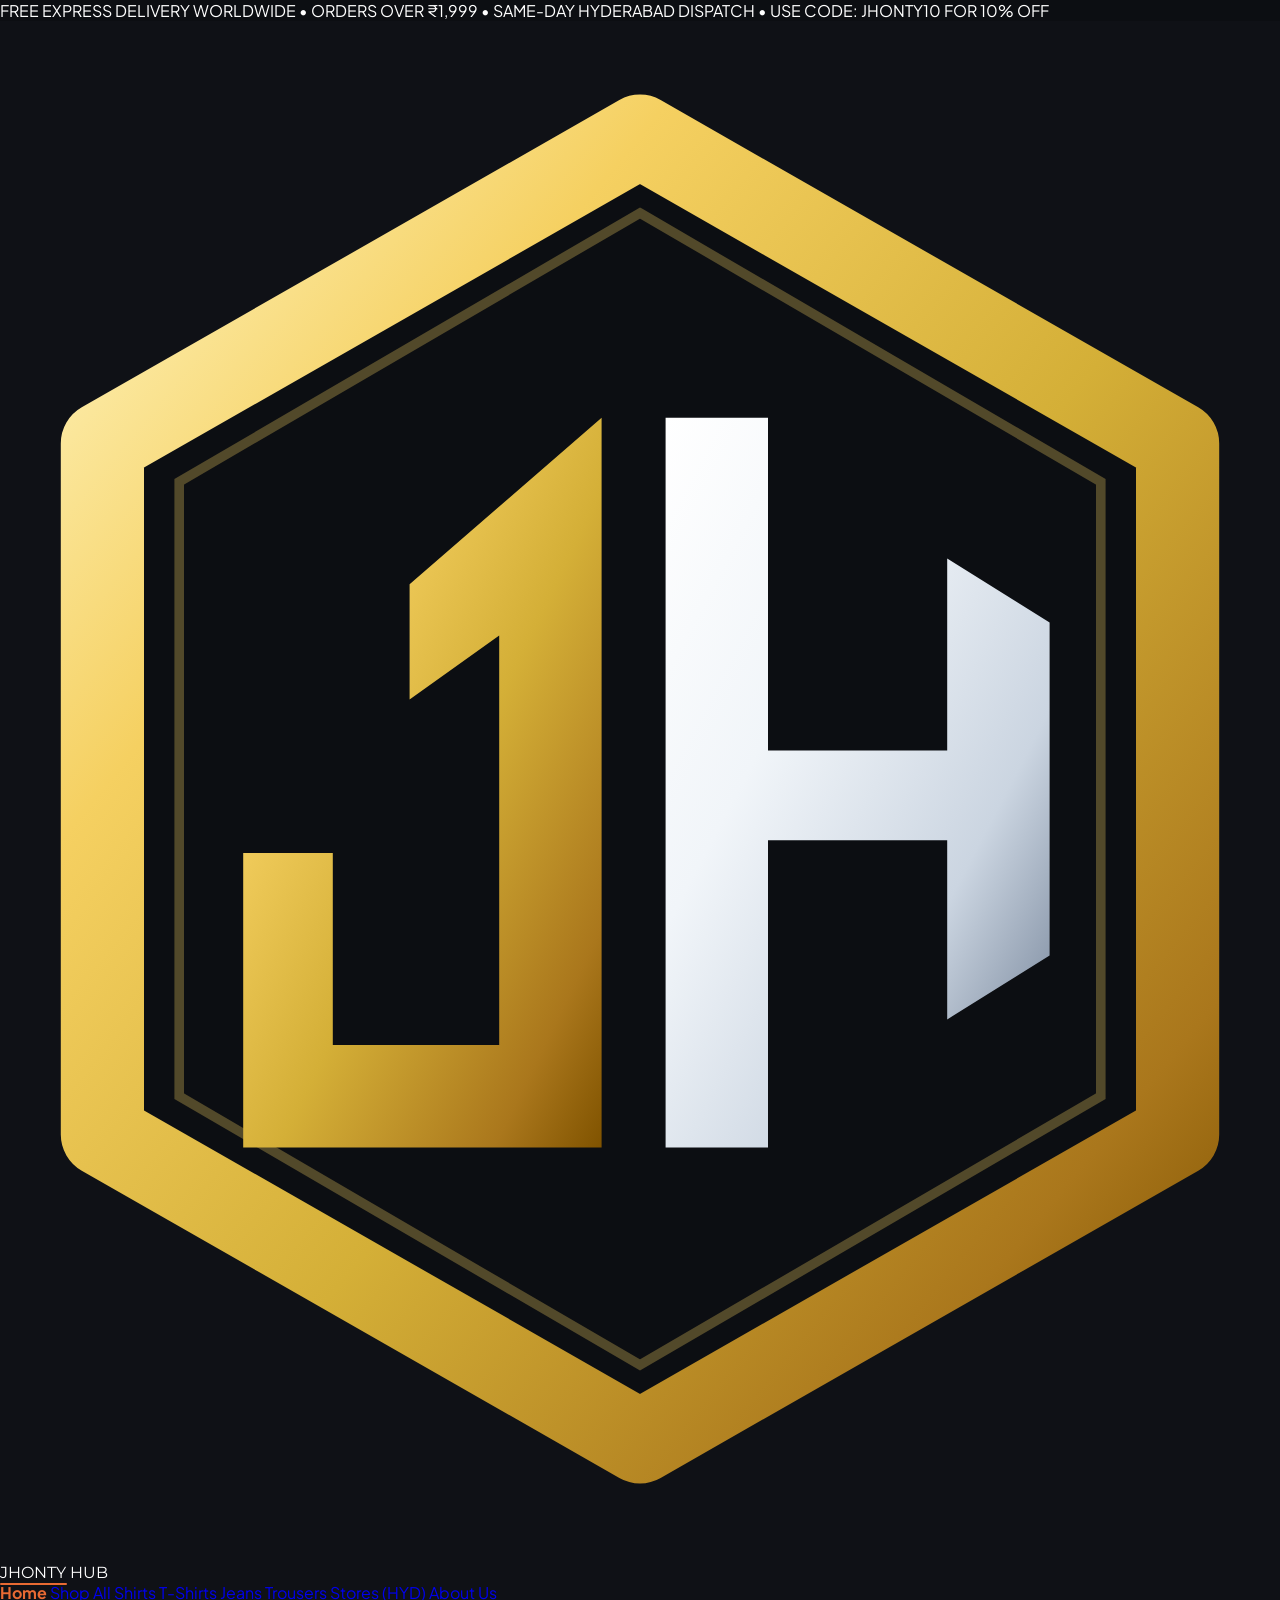
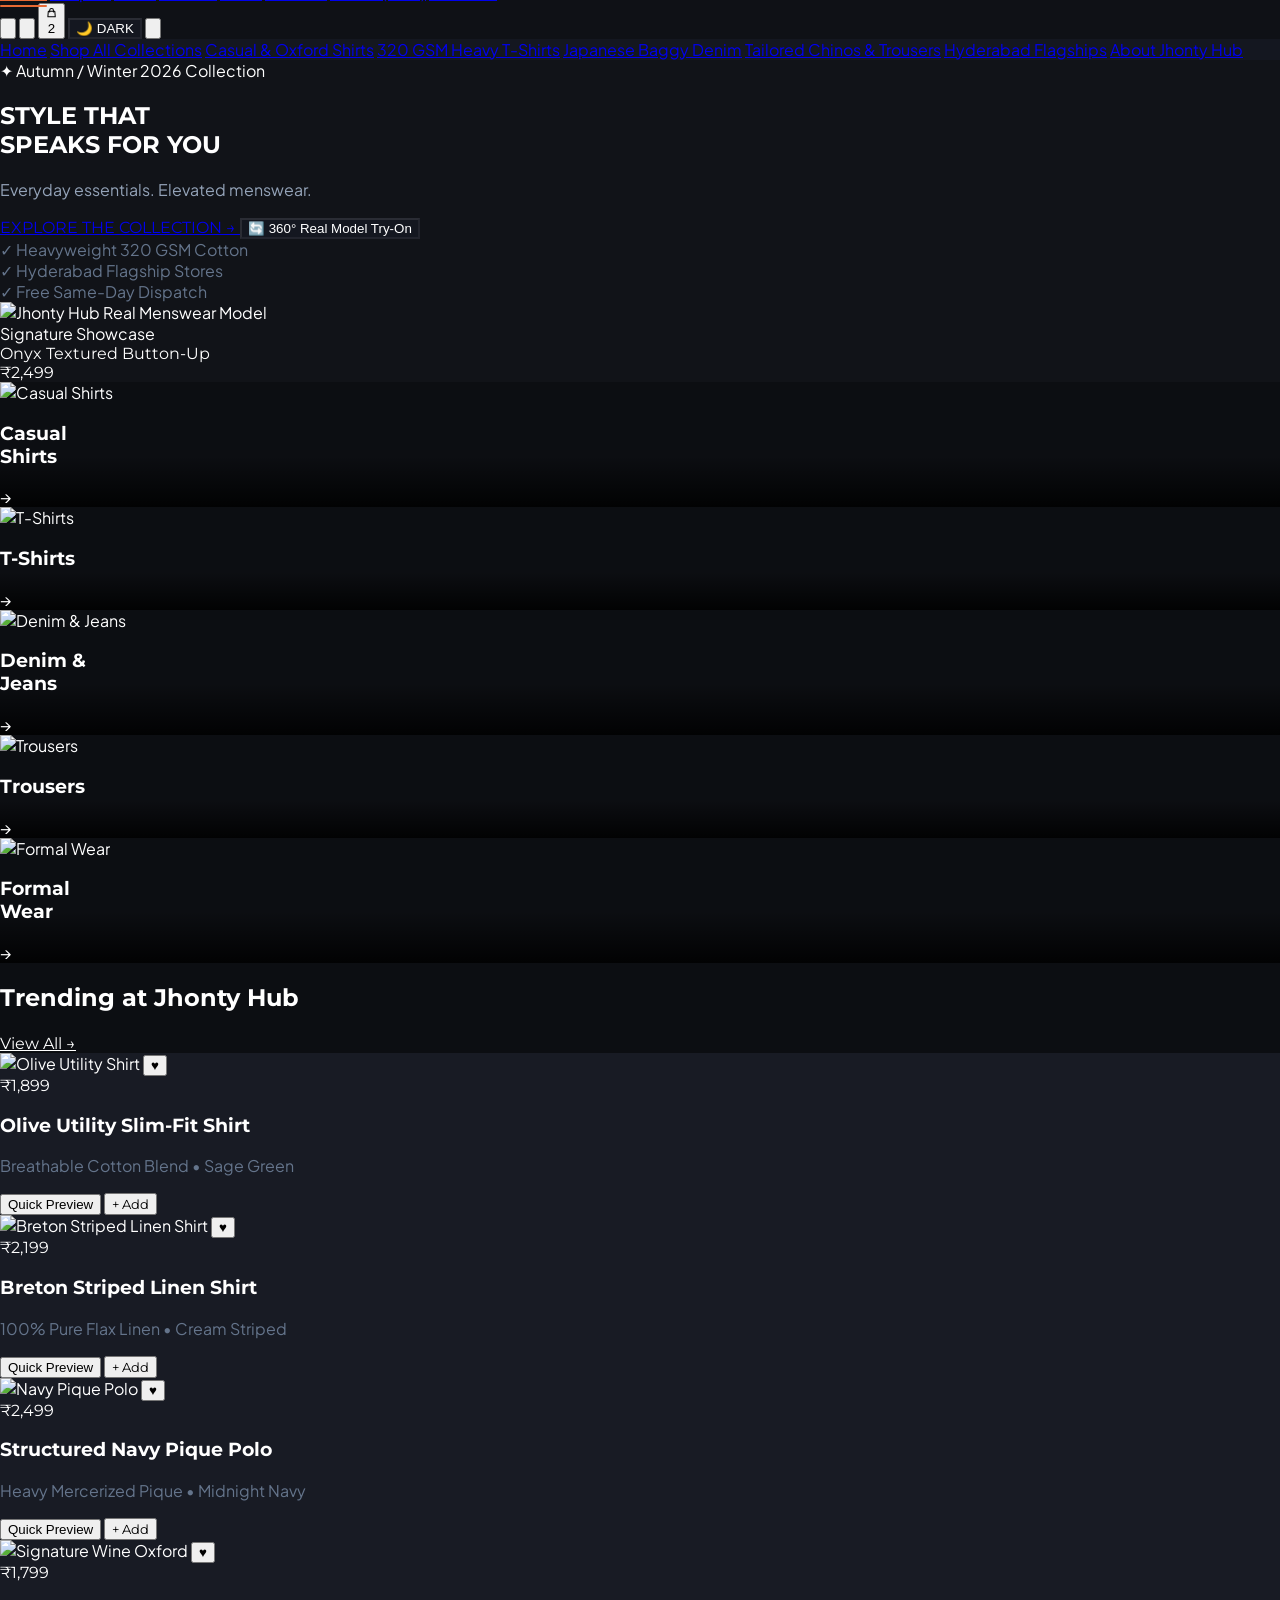
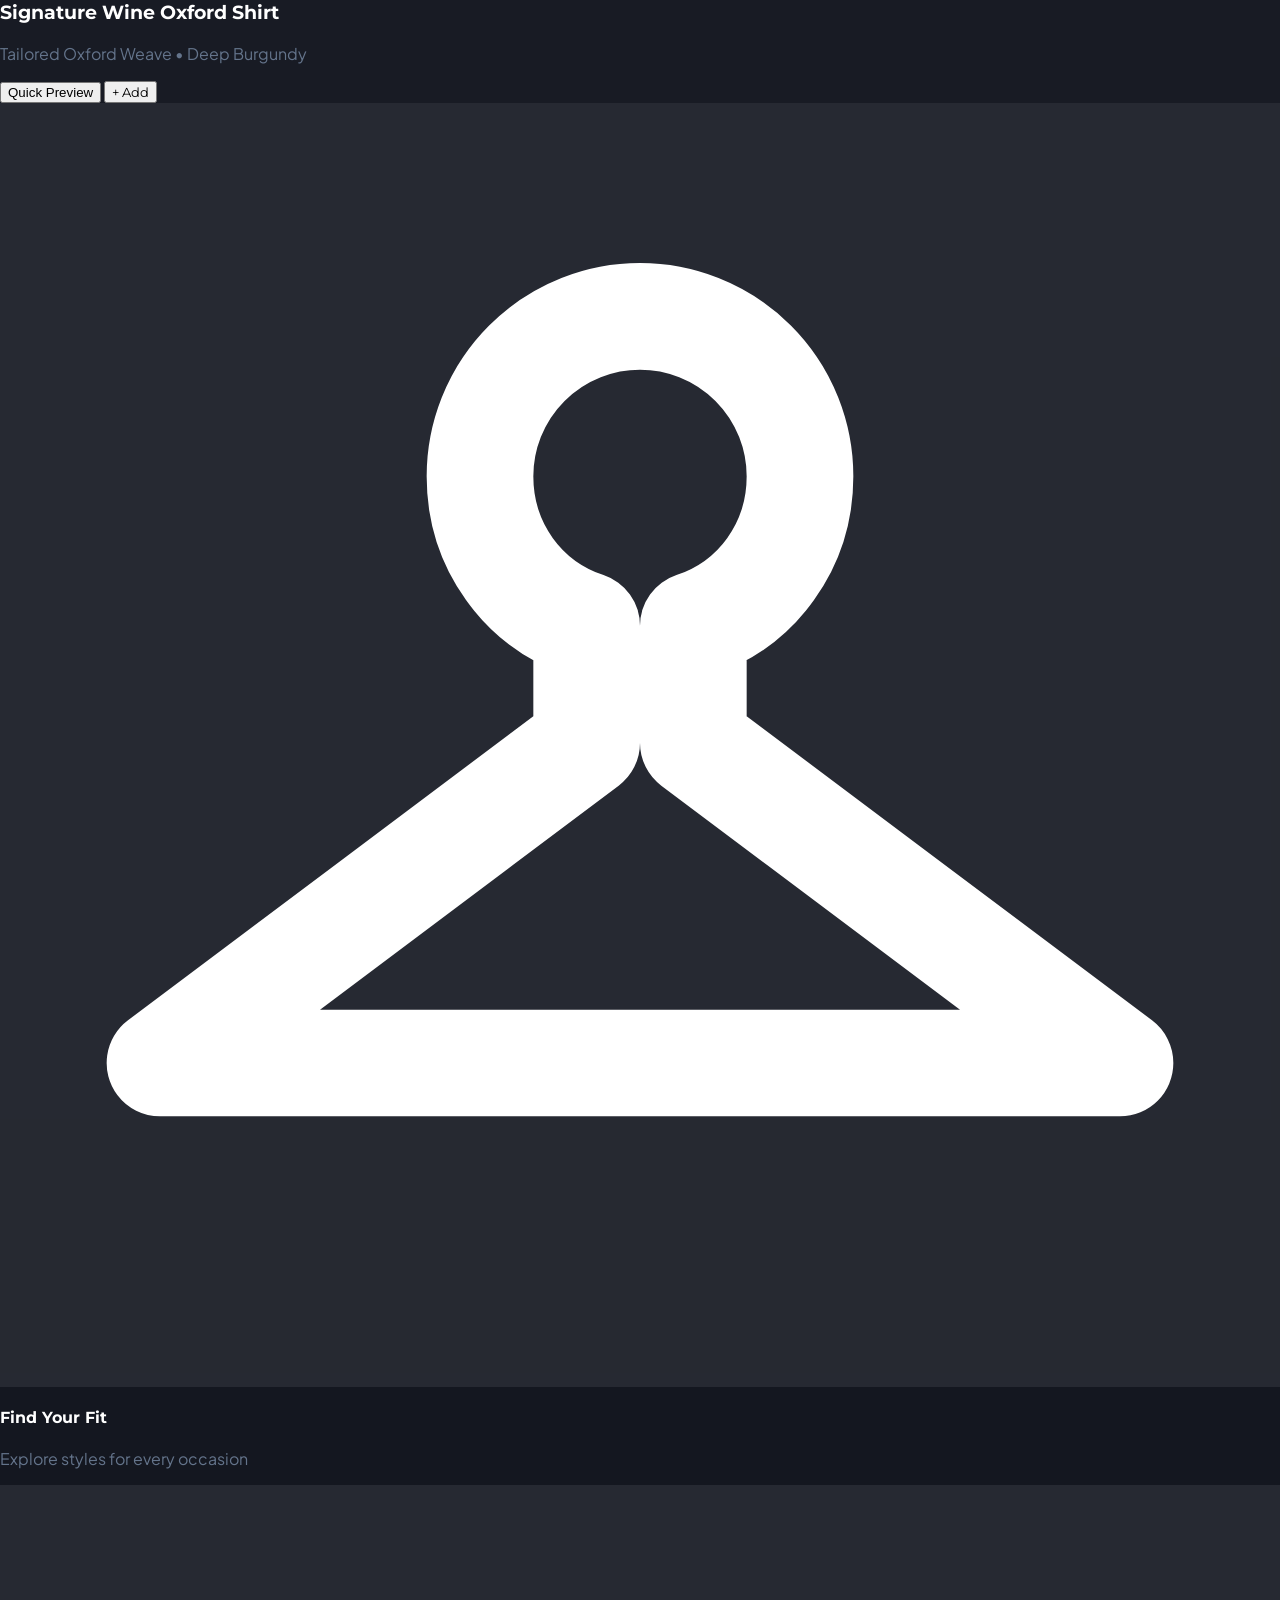
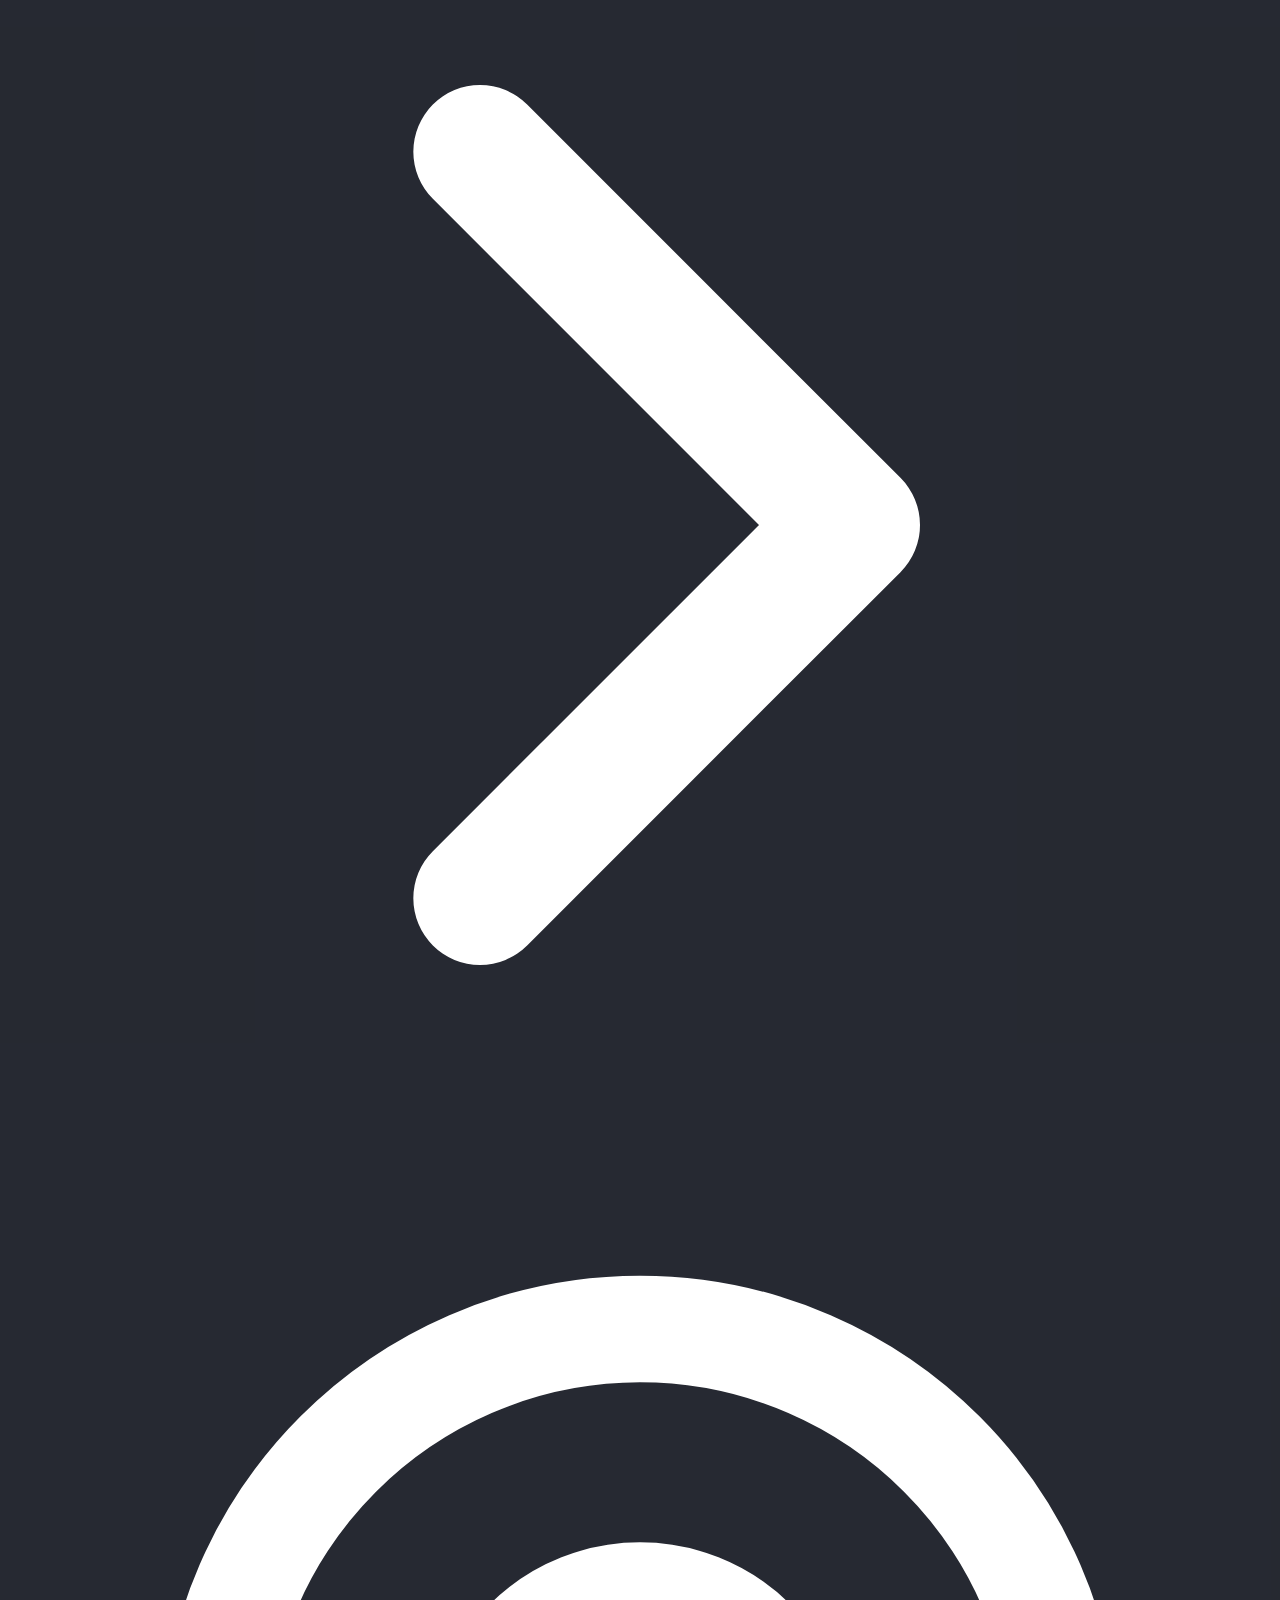
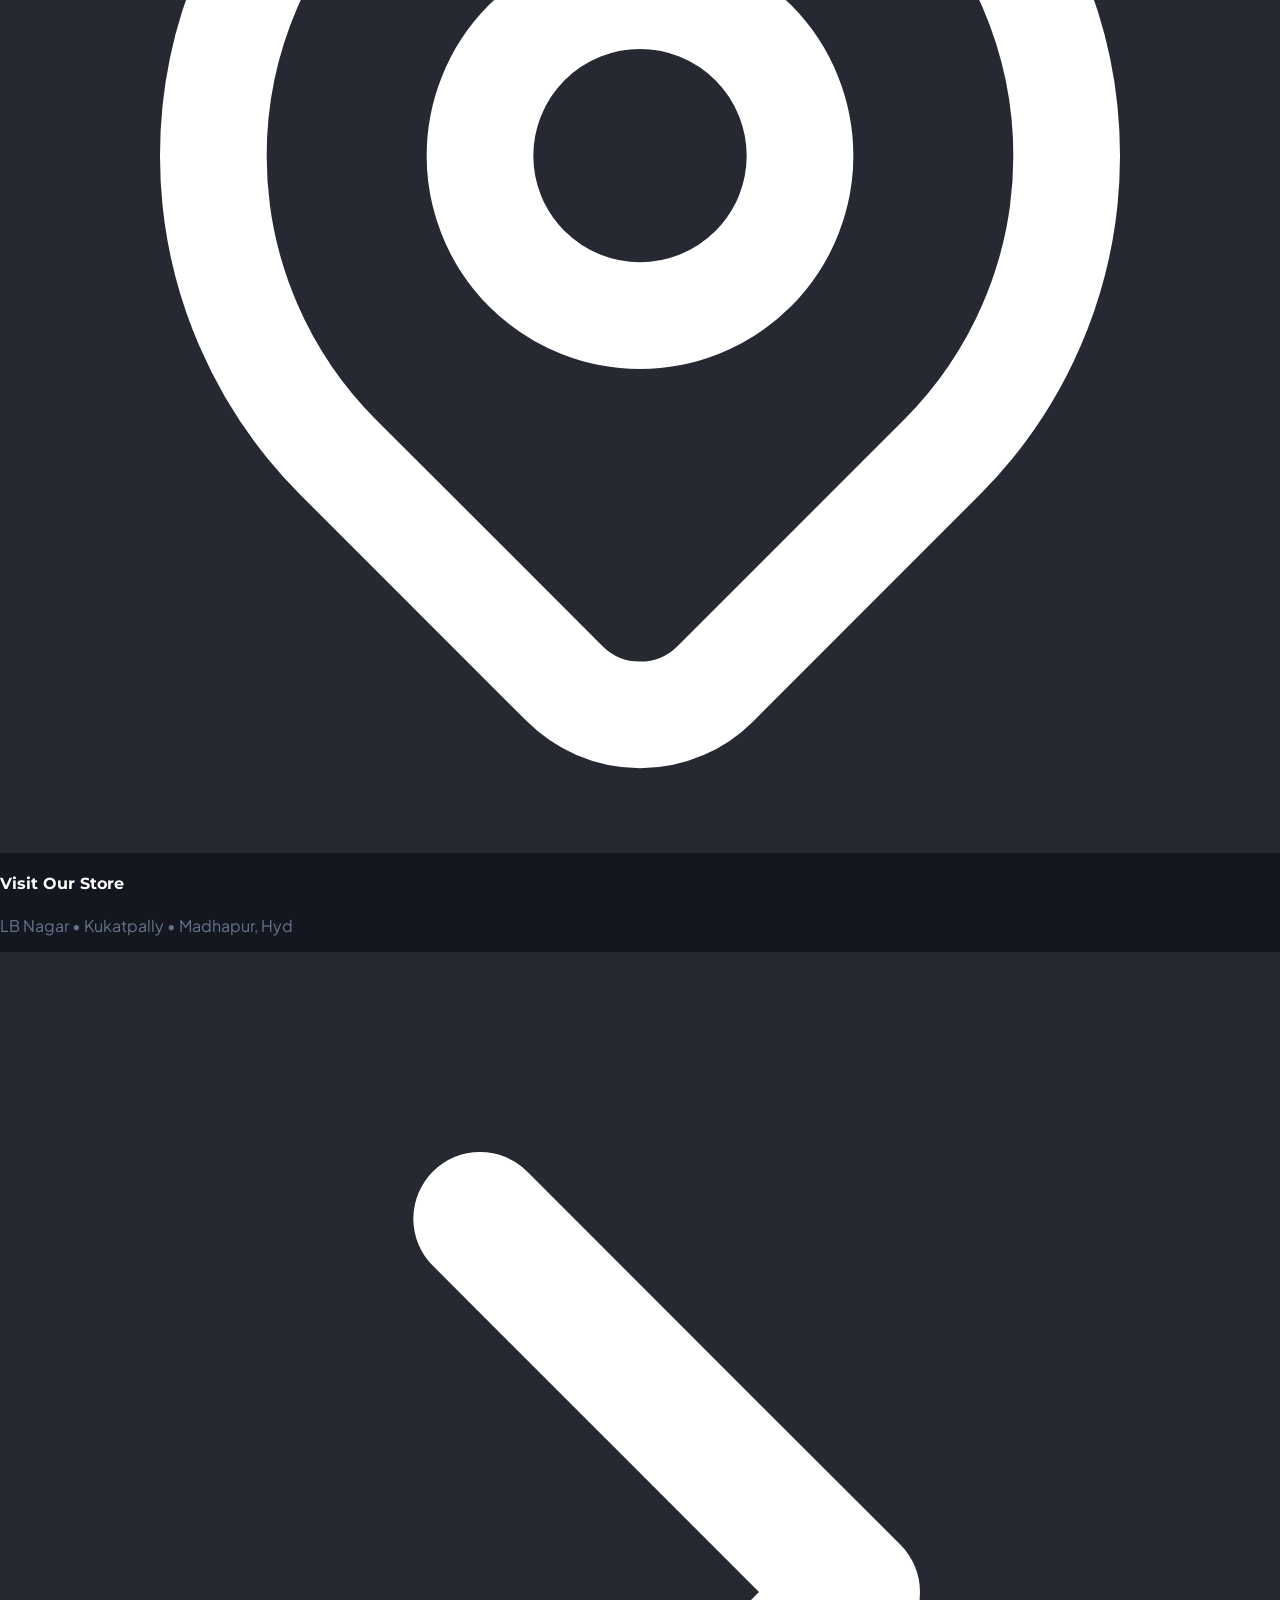
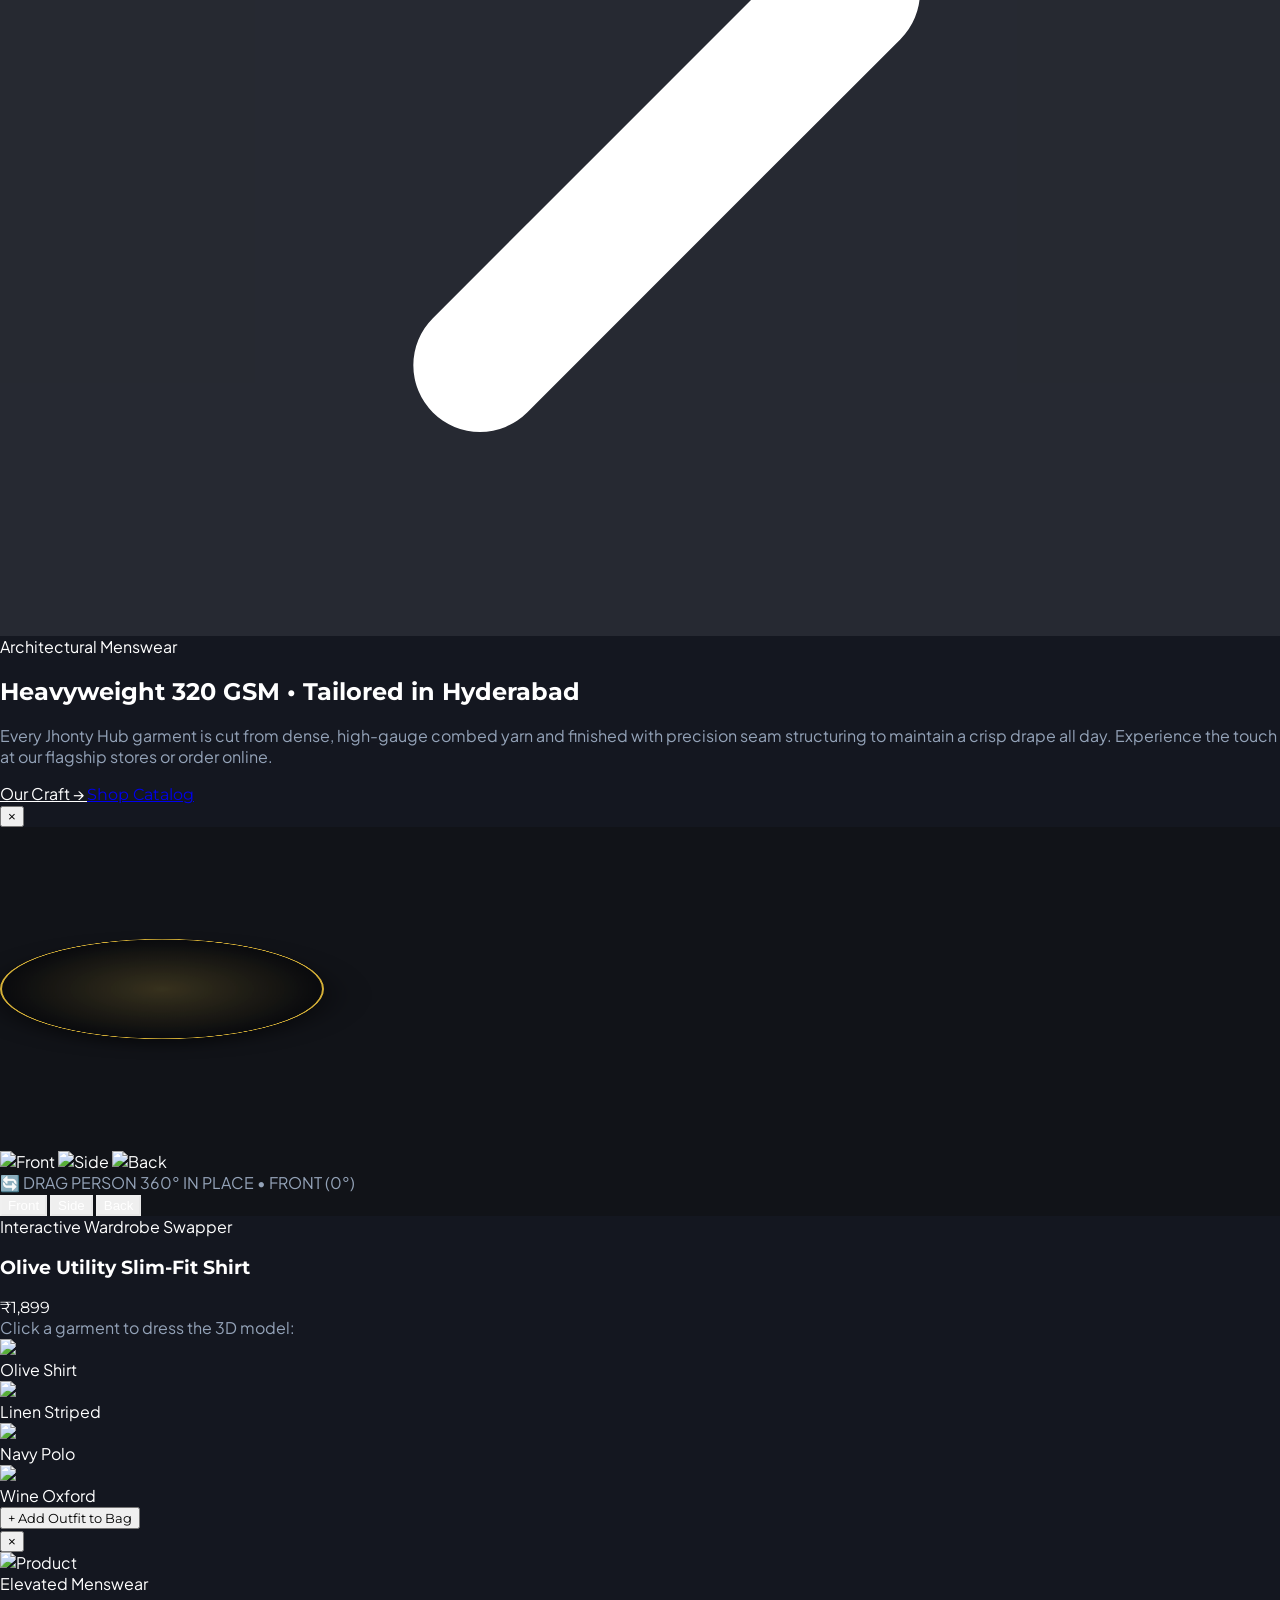
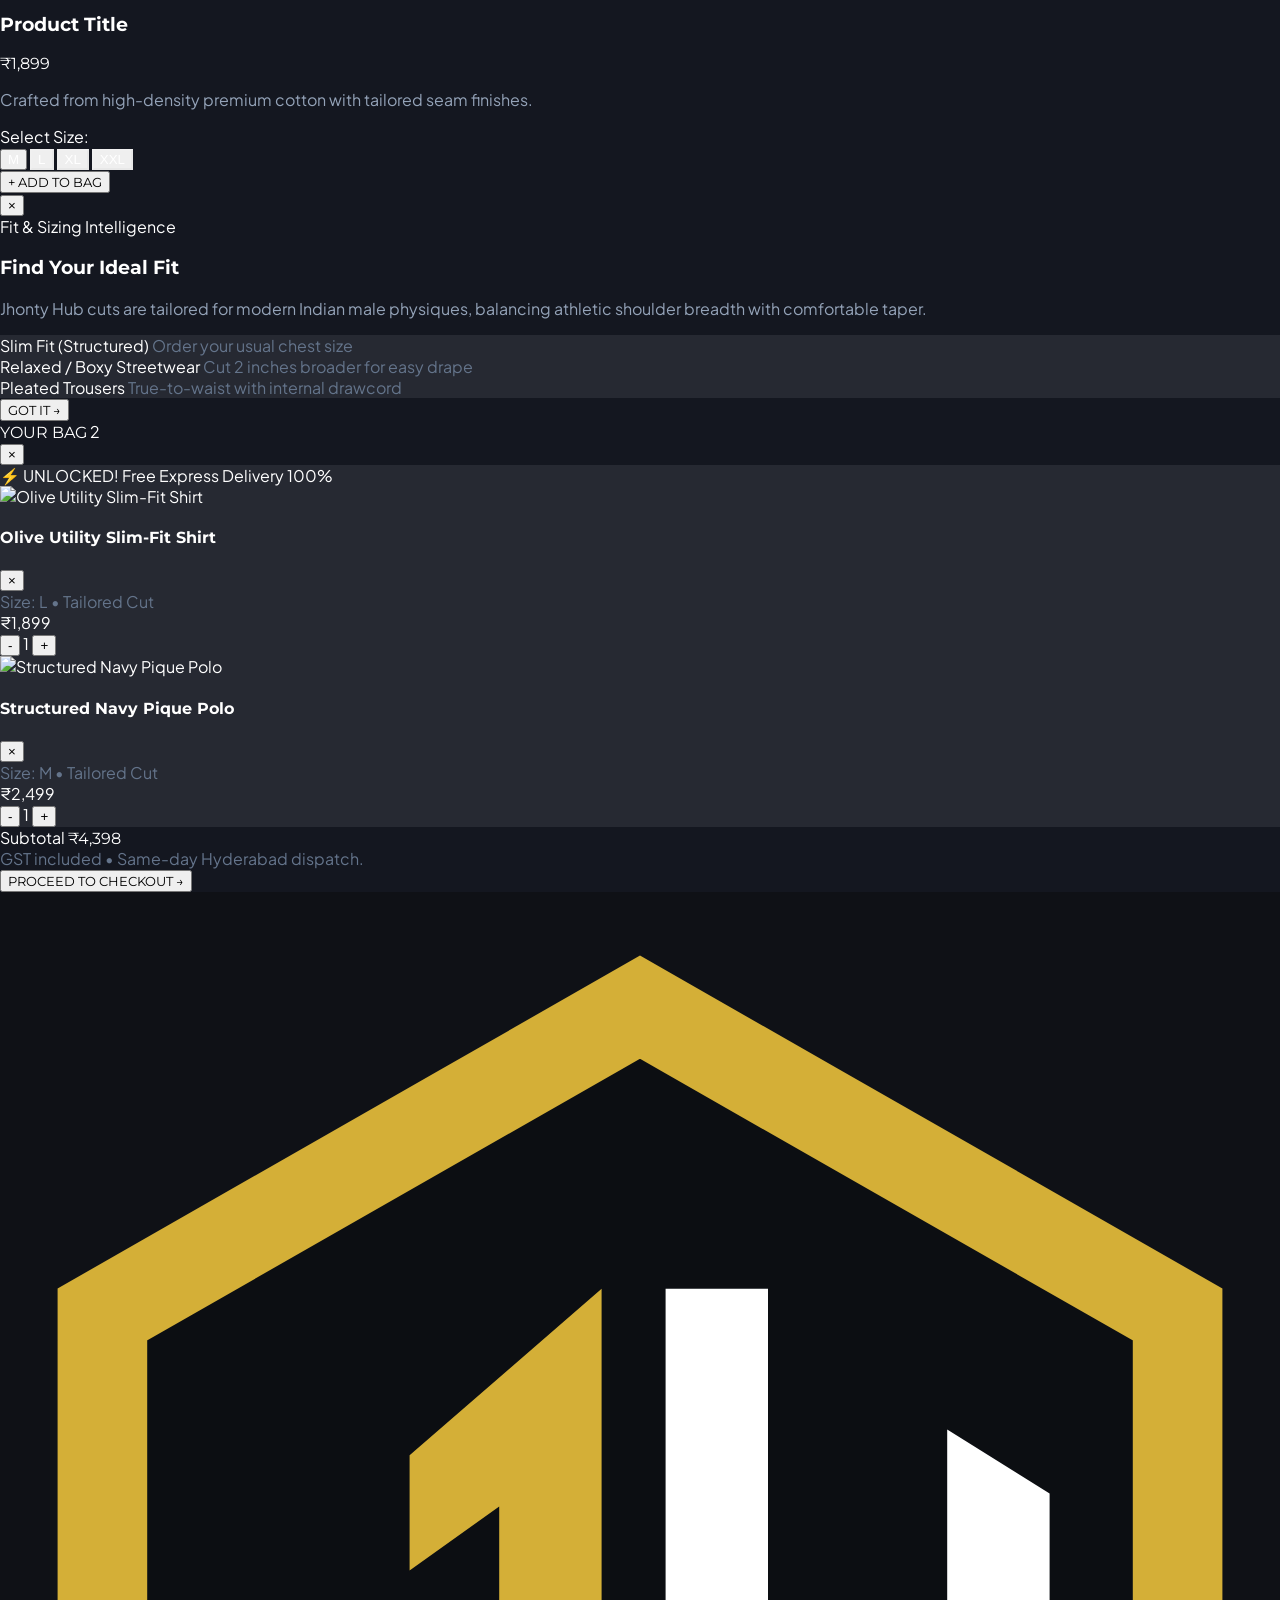
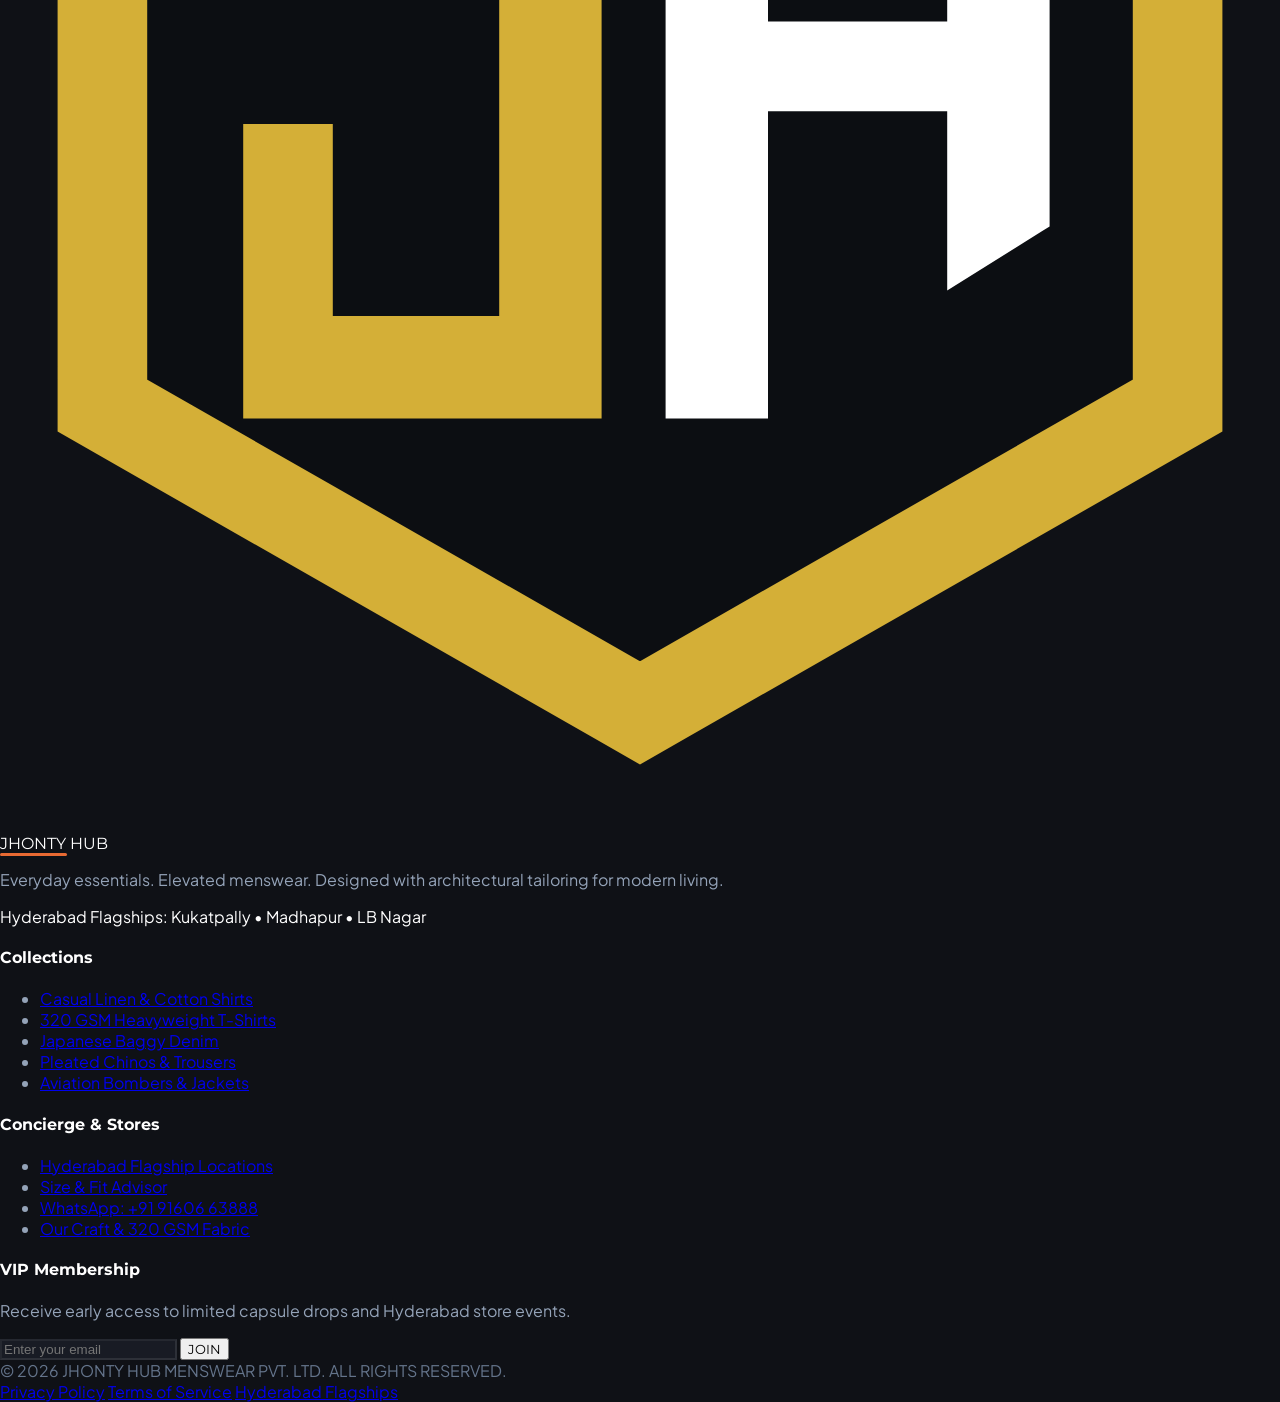
==== commit d11226bf: "Implement authentic Jhonty Hub theming, 24K gold vector crest, working dark/light theme switcher, an" ====
--- a/index.html
+++ b/index.html
@@ -3,64 +3,64 @@
 <head>
   <meta charset="UTF-8">
   <meta name="viewport" content="width=device-width, initial-scale=1.0">
-  <title>JHONTY HUB — Style That Speaks For You | Elevated Menswear</title>
+  <title>JHONTY HUB — Style That Speaks For You | Luxury Menswear & Streetwear</title>
   
   <!-- Tailwind CSS -->
   <script src="https://cdn.tailwindcss.com"></script>
   
-  <!-- Google Fonts: Montserrat (Brand) & Plus Jakarta Sans / Inter -->
+  <!-- Fonts: Montserrat (Brand) & Plus Jakarta Sans (Body) -->
   <link rel="preconnect" href="https://fonts.googleapis.com">
   <link rel="preconnect" href="https://fonts.gstatic.com" crossorigin>
-  <link href="https://fonts.googleapis.com/css2?family=Montserrat:ital,wght@0,400;0,500;0,600;0,700;0,800;0,900;1,700&family=Plus+Jakarta+Sans:wght@300;400;500;600;700;800&display=swap" rel="stylesheet">
-
-  <script>
-    tailwind.config = {
-      darkMode: 'class',
-      theme: {
-        extend: {
-          colors: {
-            brand: {
-              orange: '#E86A33',
-              orangeHover: '#d55720',
-              charcoal: '#111317',
-              darkSurface: '#16191F',
-              cream: '#F4ECE4',
-              creamCard: '#FFFFFF',
-              creamBorder: '#E6DDD5',
-              gold: '#D4AF37'
-            }
-          },
-          fontFamily: {
-            brand: ['Montserrat', 'sans-serif'],
-            body: ['"Plus Jakarta Sans"', 'sans-serif']
-          }
-        }
-      }
-    }
-  </script>
+  <link href="https://fonts.googleapis.com/css2?family=Montserrat:wght@400;500;600;700;800;900&family=Plus+Jakarta+Sans:wght@300;400;500;600;700;800&display=swap" rel="stylesheet">
 
   <style>
     /* ==========================================================================
-       JHONTY HUB EXACT UI STYLING (MATCHING LAPTOP SHOWROOM SCREEN)
+       JHONTY HUB DYNAMIC DUAL-THEMING SYSTEM (DARK OBSIDIAN & WARM TRAVERTINE)
        ========================================================================== */
-    :root {
-      --bg-header: #0F1115;
-      --bg-hero: #111317;
-      --bg-body: #EDE5DC;
-      --card-bg: #FFFFFF;
+    :root, [data-theme="warm"] {
+      --bg-page: #F6F1EB;
+      --bg-hero: #EFE8DF;
+      --bg-header: #FFFFFF;
+      --bg-surface: #FFFFFF;
+      --bg-card: #FFFFFF;
+      --bg-subtle: #ECE4D8;
+      --border-color: rgba(0, 0, 0, 0.08);
+      --border-hover: #E86A33;
+      
       --text-main: #14171F;
+      --text-secondary: #4B5563;
+      --text-muted: #6B7280;
+      --text-invert: #FFFFFF;
+      
+      --accent-orange: #E86A33;
+      --accent-orange-hover: #D55720;
+      --accent-gold: #B8860B;
+      
+      --card-shadow: 0 10px 30px rgba(0, 0, 0, 0.05);
+      --badge-bg: rgba(0, 0, 0, 0.06);
+    }
+
+    [data-theme="dark"] {
+      --bg-page: #0C0E12;
+      --bg-hero: #111318;
+      --bg-header: #0F1116;
+      --bg-surface: #141720;
+      --bg-card: #181B24;
+      --bg-subtle: #1C202B;
+      --border-color: rgba(255, 255, 255, 0.09);
+      --border-hover: #E86A33;
+      
+      --text-main: #FFFFFF;
+      --text-secondary: #94A3B8;
       --text-muted: #64748B;
+      --text-invert: #0C0E12;
+      
       --accent-orange: #E86A33;
-    }
-
-    [data-theme="dark"] {
-      --bg-header: #0C0D11;
-      --bg-hero: #101216;
-      --bg-body: #16181E;
-      --card-bg: #1F222B;
-      --text-main: #F8FAFC;
-      --text-muted: #94A3B8;
-      --accent-orange: #E86A33;
+      --accent-orange-hover: #FF7B45;
+      --accent-gold: #D4AF37;
+      
+      --card-shadow: 0 15px 40px rgba(0, 0, 0, 0.6);
+      --badge-bg: rgba(255, 255, 255, 0.08);
     }
 
     html, body {
@@ -69,13 +69,17 @@
       overflow-x: hidden !important;
       margin: 0;
       padding: 0;
-      background-color: var(--bg-body);
+      background-color: var(--bg-page);
       color: var(--text-main);
       font-family: 'Plus Jakarta Sans', sans-serif;
-      transition: background-color 0.3s ease, color 0.3s ease;
-    }
-
-    /* Universal Scrollbar Elimination */
+      transition: background-color 0.35s ease, color 0.35s ease;
+    }
+
+    .font-brand {
+      font-family: 'Montserrat', sans-serif;
+    }
+
+    /* Universal Scrollbar Suppression */
     *, *::before, *::after {
       -ms-overflow-style: none !important;
       scrollbar-width: none !important;
@@ -91,115 +95,162 @@
       background: transparent !important;
     }
 
-    /* Logo Underline Accent (Matching the Mug & Banner in Photo) */
-    .brand-logo-wrap {
+    /* Signature Logo Underline (Matching the Mug & Banner in Photo) */
+    .brand-logo-text {
       position: relative;
       display: inline-block;
     }
-    .brand-logo-wrap::after {
+    .brand-logo-text::after {
       content: '';
       position: absolute;
       left: 0;
-      bottom: -4px;
-      width: 68%;
+      bottom: -3px;
+      width: 62%;
       height: 2.5px;
-      background-color: #E86A33;
+      background-color: var(--accent-orange);
       border-radius: 9999px;
     }
 
-    /* Active Nav Tab Underline */
-    .nav-tab.is-active {
-      color: #FFFFFF !important;
+    /* Active Nav Tab Indicator */
+    .nav-link {
       position: relative;
-    }
-    .nav-tab.is-active::after {
+      transition: color 0.2s ease;
+    }
+    .nav-link.is-active {
+      color: var(--accent-orange) !important;
+      font-weight: 700;
+    }
+    .nav-link.is-active::after {
       content: '';
       position: absolute;
       left: 0;
       right: 0;
-      bottom: -6px;
+      bottom: -4px;
       height: 2px;
-      background-color: #E86A33;
+      background-color: var(--accent-orange);
       border-radius: 2px;
     }
 
-    /* Rounded Category Card Overlays */
-    .cat-card-gradient {
+    /* Category Card Dark Gradient */
+    .cat-gradient {
       background: linear-gradient(180deg, rgba(0,0,0,0) 40%, rgba(0,0,0,0.85) 100%);
     }
 
-    /* Subtle Card Hover Zoom */
-    .product-card-img {
-      transition: transform 0.4s cubic-bezier(0.16, 1, 0.3, 1);
-    }
-    .group:hover .product-card-img {
-      transform: scale(1.04);
+    /* Dynamic Page Switching */
+    .page-view {
+      display: none;
+      animation: fadeInPage 0.3s ease-in-out;
+    }
+    .page-view.is-visible {
+      display: block;
+    }
+    @keyframes fadeInPage {
+      from { opacity: 0; transform: translateY(6px); }
+      to { opacity: 1; transform: translateY(0); }
+    }
+
+    /* 3D Turntable Perspective */
+    .turntable-disc {
+      width: 320px;
+      height: 320px;
+      border-radius: 50%;
+      transform: rotateX(72deg);
+      border: 2px solid var(--accent-gold);
+      background: radial-gradient(circle, rgba(212,175,55,0.2) 0%, rgba(0,0,0,0.4) 70%, var(--accent-gold) 100%);
+      box-shadow: 0 20px 40px rgba(0,0,0,0.5);
     }
   </style>
 </head>
 <body class="selection:bg-[#E86A33] selection:text-white min-h-screen flex flex-col justify-between">
 
   <!-- ==========================================================================
-       1. TOP NAVIGATION BAR (CHARCOAL NOIR WITH ORANGE ACCENTS)
+       TOP ANNOUNCEMENT BAR (HYDERABAD EXPRESS DISPATCH)
        ========================================================================== -->
-  <header class="sticky top-0 z-50 bg-[#0F1115] border-b border-[#21242D] px-4 sm:px-8 py-3.5 transition-colors">
-    <div class="max-w-[1400px] mx-auto flex items-center justify-between gap-4">
+  <div class="bg-[#0A0B0E] text-white text-[11px] font-bold tracking-[0.14em] uppercase py-2 px-4 text-center border-b border-white/10 flex items-center justify-center gap-3">
+    <span>FREE EXPRESS DELIVERY WORLDWIDE &bull; ORDERS OVER ₹1,999 &bull; SAME-DAY HYDERABAD DISPATCH</span>
+    <span class="hidden md:inline text-[#E86A33] font-black">&bull; USE CODE: JHONTY10 FOR 10% OFF</span>
+  </div>
+
+  <!-- ==========================================================================
+       HEADER & NAVIGATION (WITH OFFICIAL JH VECTOR LOGO + ORANGE ACCENTS)
+       ========================================================================== -->
+  <header class="sticky top-0 z-40 transition-colors border-b backdrop-blur-xl" style="background-color: var(--bg-header); border-color: var(--border-color);">
+    <div class="max-w-[1400px] mx-auto px-4 sm:px-8 h-18 flex items-center justify-between gap-4 py-3">
       
-      <!-- Brand Logo Lockup: "JHONTY HUB" with signature orange underline -->
-      <a href="#" class="flex items-center gap-2 group flex-shrink-0">
-        <div class="brand-logo-wrap font-brand text-xl sm:text-2xl font-black tracking-[0.16em] uppercase text-white">
+      <!-- Brand Logo: Hexagonal JH Emblem + JHONTY HUB Text with Orange Underline -->
+      <a href="#home" onclick="navigateTo('home')" class="flex items-center gap-3 group flex-shrink-0">
+        <!-- 24K Gold Hexagonal Interlocking JH Crest -->
+        <div class="w-9 h-11 flex-shrink-0 filter drop-shadow-[0_0_10px_rgba(212,175,55,0.4)] transition-transform group-hover:scale-105">
+          <svg xmlns="http://www.w3.org/2000/svg" viewBox="0 0 200 240" class="w-full h-full" fill="none">
+            <defs>
+              <linearGradient id="jhGold" x1="0%" y1="0%" x2="100%" y2="100%">
+                <stop offset="0%" stop-color="#FFF5C0" />
+                <stop offset="25%" stop-color="#F5D061" />
+                <stop offset="55%" stop-color="#D4AF37" />
+                <stop offset="85%" stop-color="#AA771C" />
+                <stop offset="100%" stop-color="#805300" />
+              </linearGradient>
+              <linearGradient id="jhPlat" x1="0%" y1="0%" x2="100%" y2="100%">
+                <stop offset="0%" stop-color="#FFFFFF" />
+                <stop offset="35%" stop-color="#F1F5F9" />
+                <stop offset="70%" stop-color="#CBD5E1" />
+                <stop offset="100%" stop-color="#64748B" />
+              </linearGradient>
+            </defs>
+            <polygon points="100,18 184,66 184,174 100,222 16,174 16,66" stroke="url(#jhGold)" stroke-width="13" stroke-linejoin="round" stroke-linecap="round" fill="#0C0E12" />
+            <polygon points="100,30 172,72 172,168 100,210 28,168 28,72" stroke="rgba(245, 208, 97, 0.3)" stroke-width="1.5" fill="none" />
+            <path d="M 64,88 L 94,62 L 94,176 L 38,176 L 38,130 L 52,130 L 52,160 L 78,160 L 78,96 L 64,106 Z" fill="url(#jhGold)" />
+            <path d="M 104,62 L 120,62 L 120,114 L 148,114 L 148,84 L 164,94 L 164,146 L 148,156 L 148,128 L 120,128 L 120,176 L 104,176 Z" fill="url(#jhPlat)" />
+          </svg>
+        </div>
+        <!-- JHONTY HUB Text with Signature Underline -->
+        <div class="brand-logo-text font-brand text-xl sm:text-2xl font-black tracking-[0.16em] uppercase" style="color: var(--text-main);">
           JHONTY HUB
         </div>
       </a>
 
-      <!-- Center Navigation Tabs (Exactly as in photo) -->
-      <nav class="hidden lg:flex items-center space-x-7 text-[13px] font-semibold tracking-wide text-slate-300">
-        <a href="#new-arrivals" class="nav-tab is-active transition hover:text-white">New Arrivals</a>
-        <a href="#shirts" class="nav-tab transition hover:text-white">Shirts</a>
-        <a href="#tshirts" class="nav-tab transition hover:text-white">T-Shirts</a>
-        <a href="#jeans" class="nav-tab transition hover:text-white">Jeans</a>
-        <a href="#trousers" class="nav-tab transition hover:text-white">Trousers</a>
-        <a href="#formal-wear" class="nav-tab transition hover:text-white">Formal Wear</a>
+      <!-- Center Navigation Tabs (All Required Store Pages & Categories) -->
+      <nav class="hidden lg:flex items-center space-x-7 text-[13px] font-semibold tracking-wide" style="color: var(--text-secondary);">
+        <a href="#home" onclick="navigateTo('home')" class="nav-link is-active" id="nav-home">Home</a>
+        <a href="#shop" onclick="navigateTo('shop', 'all')" class="nav-link" id="nav-shop">Shop All</a>
+        <a href="#shirts" onclick="navigateTo('shop', 'shirts')" class="nav-link" id="nav-shirts">Shirts</a>
+        <a href="#tshirts" onclick="navigateTo('shop', 'tshirts')" class="nav-link" id="nav-tshirts">T-Shirts</a>
+        <a href="#jeans" onclick="navigateTo('shop', 'jeans')" class="nav-link" id="nav-jeans">Jeans</a>
+        <a href="#trousers" onclick="navigateTo('shop', 'trousers')" class="nav-link" id="nav-trousers">Trousers</a>
+        <a href="#stores" onclick="navigateTo('stores')" class="nav-link" id="nav-stores">Stores (HYD)</a>
+        <a href="#about" onclick="navigateTo('about')" class="nav-link" id="nav-about">About Us</a>
       </nav>
 
-      <!-- Right Action Icons (Search, Profile, Cart, Theme Switcher) -->
-      <div class="flex items-center space-x-5 text-white">
+      <!-- Right Utility Actions (Search, Profile, Bag, Theme Toggle) -->
+      <div class="flex items-center space-x-4 sm:space-x-5" style="color: var(--text-main);">
         
-        <!-- Search Icon -->
-        <button onclick="openSearchModal()" class="text-slate-300 hover:text-white transition p-1" title="Search Collections">
-          <svg class="w-5 h-5" fill="none" stroke="currentColor" viewBox="0 0 24 24">
-            <path stroke-linecap="round" stroke-linejoin="round" stroke-width="2.2" d="M21 21l-6-6m2-5a7 7 0 11-14 0 7 7 0 0114 0z"></path>
-          </svg>
+        <!-- Search Button -->
+        <button onclick="openSearchModal()" class="p-1 hover:text-[#E86A33] transition" title="Search Collections">
+          <svg class="w-5 h-5" fill="none" stroke="currentColor" viewBox="0 0 24 24"><path stroke-linecap="round" stroke-linejoin="round" stroke-width="2.2" d="M21 21l-6-6m2-5a7 7 0 11-14 0 7 7 0 0114 0z"></path></svg>
         </button>
 
-        <!-- Account / Profile Icon -->
-        <button onclick="openAccountModal()" class="text-slate-300 hover:text-white transition p-1" title="VIP Account">
-          <svg class="w-5 h-5" fill="none" stroke="currentColor" viewBox="0 0 24 24">
-            <path stroke-linecap="round" stroke-linejoin="round" stroke-width="2.2" d="M16 7a4 4 0 11-8 0 4 4 0 018 0zM12 14a7 7 0 00-7 7h14a7 7 0 00-7-7z"></path>
-          </svg>
+        <!-- Account Modal Trigger -->
+        <button onclick="openAccountModal()" class="p-1 hover:text-[#E86A33] transition" title="VIP Account">
+          <svg class="w-5 h-5" fill="none" stroke="currentColor" viewBox="0 0 24 24"><path stroke-linecap="round" stroke-linejoin="round" stroke-width="2.2" d="M16 7a4 4 0 11-8 0 4 4 0 018 0zM12 14a7 7 0 00-7 7h14a7 7 0 00-7-7z"></path></svg>
         </button>
 
-        <!-- Shopping Bag Icon with Active Counter -->
-        <button onclick="toggleBag(true)" class="relative text-slate-300 hover:text-white transition p-1" title="View Bag">
-          <svg class="w-5 h-5" fill="none" stroke="currentColor" viewBox="0 0 24 24">
-            <path stroke-linecap="round" stroke-linejoin="round" stroke-width="2.2" d="M16 11V7a4 4 0 00-8 0v4M5 9h14l1 12H4L5 9z"></path>
-          </svg>
-          <span id="header-bag-count" class="absolute -top-1 -right-1 w-4 h-4 rounded-full bg-[#E86A33] text-white text-[10px] font-black flex items-center justify-center">
-            2
-          </span>
+        <!-- Shopping Bag Trigger with Counter -->
+        <button onclick="toggleBag(true)" class="relative p-1 hover:text-[#E86A33] transition" title="Your Bag">
+          <svg class="w-5 h-5" fill="none" stroke="currentColor" viewBox="0 0 24 24"><path stroke-linecap="round" stroke-linejoin="round" stroke-width="2.2" d="M16 11V7a4 4 0 00-8 0v4M5 9h14l1 12H4L5 9z"></path></svg>
+          <span id="header-bag-count" class="absolute -top-1 -right-1 w-4 h-4 rounded-full bg-[#E86A33] text-white text-[10px] font-black flex items-center justify-center">2</span>
         </button>
 
-        <!-- Dark / Warm Theme Toggle -->
-        <button onclick="toggleTheme()" class="text-xs px-2.5 py-1 rounded-full border border-slate-700 bg-slate-900/60 hover:border-amber-500 transition flex items-center gap-1.5" title="Toggle Theme">
+        <!-- Bulletproof Dark / Light Theme Toggle -->
+        <button onclick="toggleTheme()" class="px-3 py-1.5 rounded-full border transition flex items-center gap-1.5 text-xs font-bold" 
+                style="border-color: var(--border-color); background-color: var(--bg-surface); color: var(--text-main);" 
+                title="Toggle Dark / Light Theme">
           <span id="themeEmoji">🌙</span>
           <span id="themeText" class="hidden sm:inline text-[11px] font-bold">DARK</span>
         </button>
 
         <!-- Mobile Menu Toggle Button -->
-        <button onclick="toggleMobileNav()" class="lg:hidden text-slate-300 hover:text-white p-1">
-          <svg class="w-6 h-6" fill="none" stroke="currentColor" viewBox="0 0 24 24">
-            <path stroke-linecap="round" stroke-linejoin="round" stroke-width="2" d="M4 6h16M4 12h16m-7 6h7"></path>
-          </svg>
+        <button onclick="toggleMobileMenu()" class="lg:hidden p-1 text-slate-400 hover:text-white">
+          <svg class="w-6 h-6" fill="none" stroke="currentColor" viewBox="0 0 24 24"><path stroke-linecap="round" stroke-linejoin="round" stroke-width="2" d="M4 6h16M4 12h16m-7 6h7"></path></svg>
         </button>
 
       </div>
@@ -207,492 +258,685 @@
     </div>
 
     <!-- Mobile Navigation Drawer -->
-    <div id="mobile-nav" class="lg:hidden hidden pt-4 pb-2 border-t border-slate-800 mt-3 space-y-2 text-sm font-semibold text-slate-300">
-      <a href="#new-arrivals" onclick="toggleMobileNav()" class="block py-1.5 text-white">New Arrivals</a>
-      <a href="#shirts" onclick="toggleMobileNav()" class="block py-1.5 hover:text-white">Shirts</a>
-      <a href="#tshirts" onclick="toggleMobileNav()" class="block py-1.5 hover:text-white">T-Shirts</a>
-      <a href="#jeans" onclick="toggleMobileNav()" class="block py-1.5 hover:text-white">Jeans</a>
-      <a href="#trousers" onclick="toggleMobileNav()" class="block py-1.5 hover:text-white">Trousers</a>
-      <a href="#formal-wear" onclick="toggleMobileNav()" class="block py-1.5 hover:text-white">Formal Wear</a>
+    <div id="mobile-nav-drawer" class="lg:hidden hidden px-6 py-4 border-t space-y-2.5 text-sm font-semibold" style="border-color: var(--border-color); background-color: var(--bg-surface);">
+      <a href="#home" onclick="navigateTo('home'); toggleMobileMenu();" class="block py-1 hover:text-[#E86A33]">Home</a>
+      <a href="#shop" onclick="navigateTo('shop', 'all'); toggleMobileMenu();" class="block py-1 hover:text-[#E86A33]">Shop All Collections</a>
+      <a href="#shirts" onclick="navigateTo('shop', 'shirts'); toggleMobileMenu();" class="block py-1 hover:text-[#E86A33]">Casual &amp; Oxford Shirts</a>
+      <a href="#tshirts" onclick="navigateTo('shop', 'tshirts'); toggleMobileMenu();" class="block py-1 hover:text-[#E86A33]">320 GSM Heavy T-Shirts</a>
+      <a href="#jeans" onclick="navigateTo('shop', 'jeans'); toggleMobileMenu();" class="block py-1 hover:text-[#E86A33]">Japanese Baggy Denim</a>
+      <a href="#trousers" onclick="navigateTo('shop', 'trousers'); toggleMobileMenu();" class="block py-1 hover:text-[#E86A33]">Tailored Chinos &amp; Trousers</a>
+      <a href="#stores" onclick="navigateTo('stores'); toggleMobileMenu();" class="block py-1 hover:text-[#E86A33]">Hyderabad Flagships</a>
+      <a href="#about" onclick="navigateTo('about'); toggleMobileMenu();" class="block py-1 hover:text-[#E86A33]">About Jhonty Hub</a>
     </div>
   </header>
 
   <!-- ==========================================================================
-       2. HERO BANNER: "STYLE THAT SPEAKS FOR YOU" WITH REAL MENSWEAR MODEL
+       PAGE 1: HOME PAGE (EXACT LAPTOP SCREEN MATCH)
        ========================================================================== -->
-  <section class="relative bg-[#101217] text-white overflow-hidden border-b border-[#222530]">
+  <main id="page-home" class="page-view is-visible flex-grow">
     
-    <!-- Background Architectural Wardrobe Studio Scene -->
-    <div class="absolute inset-0 z-0 opacity-40 pointer-events-none bg-[radial-gradient(ellipse_at_top_right,_var(--tw-gradient-stops))] from-amber-900/30 via-[#101217] to-[#0A0B0E]"></div>
+    <!-- HERO SECTION: "STYLE THAT SPEAKS FOR YOU" -->
+    <section class="relative overflow-hidden border-b transition-colors" style="background-color: var(--bg-hero); border-color: var(--border-color);">
+      <div class="max-w-[1400px] mx-auto px-6 sm:px-10 py-12 md:py-16 lg:py-20 grid grid-cols-1 lg:grid-cols-12 gap-8 items-center min-h-[500px]">
+        
+        <!-- Left Hero Text Column -->
+        <div class="lg:col-span-7 flex flex-col justify-center space-y-6">
+          <div class="inline-flex items-center gap-2 px-3.5 py-1 rounded-full text-xs font-bold uppercase tracking-widest text-[#E86A33] border border-[#E86A33]/30 w-fit">
+            <span>✦ Autumn / Winter 2026 Collection</span>
+          </div>
+
+          <h1 class="font-brand text-4xl sm:text-5xl md:text-6xl font-black uppercase tracking-tight leading-[1.08]" style="color: var(--text-main);">
+            STYLE THAT<br>
+            SPEAKS FOR <span class="text-[#E86A33]">YOU</span>
+          </h1>
+          
+          <p class="text-base sm:text-lg md:text-xl font-medium tracking-wide" style="color: var(--text-secondary);">
+            Everyday essentials. Elevated menswear.
+          </p>
+
+          <div class="pt-2 flex flex-wrap items-center gap-4">
+            <a href="#shop" onclick="navigateTo('shop', 'all')" class="inline-flex items-center gap-3 px-8 py-4 rounded-full bg-[#E86A33] hover:bg-[#D55720] text-white font-brand font-bold text-xs sm:text-sm tracking-[0.14em] uppercase shadow-[0_10px_25px_rgba(232,106,51,0.4)] transition-all transform hover:-translate-y-0.5 active:translate-y-0">
+              <span>EXPLORE THE COLLECTION</span>
+              <span class="text-base font-bold">&rarr;</span>
+            </a>
+
+            <button onclick="openTurntableModal()" class="inline-flex items-center gap-2 px-6 py-4 rounded-full border text-xs sm:text-sm font-bold uppercase tracking-wider transition" style="border-color: var(--border-color); background-color: var(--bg-surface); color: var(--text-main);">
+              <span>🔄 360° Real Model Try-On</span>
+            </button>
+          </div>
+
+          <!-- Trust Markers -->
+          <div class="pt-3 flex flex-wrap items-center gap-6 text-xs font-medium" style="color: var(--text-muted);">
+            <div class="flex items-center gap-1.5"><span class="text-[#E86A33] font-bold">✓</span> Heavyweight 320 GSM Cotton</div>
+            <div class="flex items-center gap-1.5"><span class="text-[#E86A33] font-bold">✓</span> Hyderabad Flagship Stores</div>
+            <div class="flex items-center gap-1.5"><span class="text-[#E86A33] font-bold">✓</span> Free Same-Day Dispatch</div>
+          </div>
+        </div>
+
+        <!-- Right Hero Model Column (Real Model in Textured Shirt & Sunglasses) -->
+        <div class="lg:col-span-5 relative flex justify-center lg:justify-end">
+          <div class="relative w-full max-w-[460px] aspect-[4/5] rounded-3xl overflow-hidden shadow-2xl border group" style="border-color: var(--border-color);">
+            <img src="https://images.unsplash.com/photo-1617137984095-74e4e5e3613f?auto=format&fit=crop&w=1000&q=85" 
+                 alt="Jhonty Hub Real Menswear Model" 
+                 class="w-full h-full object-cover object-top transition-transform duration-700 group-hover:scale-105">
+            <div class="absolute inset-0 bg-gradient-to-t from-black/80 via-transparent to-black/20 pointer-events-none"></div>
+
+            <!-- Floating Badge on Model -->
+            <div class="absolute bottom-5 left-5 right-5 p-3.5 rounded-2xl bg-black/70 backdrop-blur-md border border-white/15 flex items-center justify-between text-white">
+              <div>
+                <div class="text-[11px] font-bold uppercase tracking-wider text-[#E86A33]">Signature Showcase</div>
+                <div class="text-sm font-bold font-brand">Onyx Textured Button-Up</div>
+              </div>
+              <div class="text-sm font-black font-brand">₹2,499</div>
+            </div>
+          </div>
+        </div>
+
+      </div>
+    </section>
+
+    <!-- 5 CATEGORY CARDS STRIP (CASUAL SHIRTS, T-SHIRTS, DENIM, TROUSERS, FORMAL) -->
+    <section class="py-8 sm:py-10 px-4 sm:px-8 max-w-[1400px] mx-auto w-full">
+      <div class="grid grid-cols-2 sm:grid-cols-3 lg:grid-cols-5 gap-3.5 sm:gap-4.5">
+        
+        <!-- Category 1: Casual Shirts -->
+        <div onclick="navigateTo('shop', 'shirts')" class="group relative aspect-[4/3] sm:aspect-[16/11] rounded-2xl overflow-hidden shadow-md border cursor-pointer" style="border-color: var(--border-color);">
+          <img src="https://images.unsplash.com/photo-1598033129183-c4f50c736f10?auto=format&fit=crop&w=600&q=80" alt="Casual Shirts" class="w-full h-full object-cover transition-transform duration-500 group-hover:scale-105">
+          <div class="absolute inset-0 cat-gradient flex flex-col justify-end p-3.5 sm:p-4">
+            <div class="flex items-end justify-between">
+              <h3 class="font-brand font-bold text-white text-xs sm:text-sm md:text-base leading-tight">Casual<br>Shirts</h3>
+              <div class="w-7 h-7 sm:w-8 sm:h-8 rounded-full bg-white text-black flex items-center justify-center font-bold text-xs sm:text-sm group-hover:bg-[#E86A33] group-hover:text-white transition-colors shadow">&rarr;</div>
+            </div>
+          </div>
+        </div>
+
+        <!-- Category 2: T-Shirts -->
+        <div onclick="navigateTo('shop', 'tshirts')" class="group relative aspect-[4/3] sm:aspect-[16/11] rounded-2xl overflow-hidden shadow-md border cursor-pointer" style="border-color: var(--border-color);">
+          <img src="https://images.unsplash.com/photo-1521572267360-ee0c2909d518?auto=format&fit=crop&w=600&q=80" alt="T-Shirts" class="w-full h-full object-cover transition-transform duration-500 group-hover:scale-105">
+          <div class="absolute inset-0 cat-gradient flex flex-col justify-end p-3.5 sm:p-4">
+            <div class="flex items-end justify-between">
+              <h3 class="font-brand font-bold text-white text-xs sm:text-sm md:text-base leading-tight">T-Shirts</h3>
+              <div class="w-7 h-7 sm:w-8 sm:h-8 rounded-full bg-white text-black flex items-center justify-center font-bold text-xs sm:text-sm group-hover:bg-[#E86A33] group-hover:text-white transition-colors shadow">&rarr;</div>
+            </div>
+          </div>
+        </div>
+
+        <!-- Category 3: Denim & Jeans -->
+        <div onclick="navigateTo('shop', 'jeans')" class="group relative aspect-[4/3] sm:aspect-[16/11] rounded-2xl overflow-hidden shadow-md border cursor-pointer" style="border-color: var(--border-color);">
+          <img src="https://images.unsplash.com/photo-1542272604-780c96856592?auto=format&fit=crop&w=600&q=80" alt="Denim & Jeans" class="w-full h-full object-cover transition-transform duration-500 group-hover:scale-105">
+          <div class="absolute inset-0 cat-gradient flex flex-col justify-end p-3.5 sm:p-4">
+            <div class="flex items-end justify-between">
+              <h3 class="font-brand font-bold text-white text-xs sm:text-sm md:text-base leading-tight">Denim &amp;<br>Jeans</h3>
+              <div class="w-7 h-7 sm:w-8 sm:h-8 rounded-full bg-white text-black flex items-center justify-center font-bold text-xs sm:text-sm group-hover:bg-[#E86A33] group-hover:text-white transition-colors shadow">&rarr;</div>
+            </div>
+          </div>
+        </div>
+
+        <!-- Category 4: Trousers -->
+        <div onclick="navigateTo('shop', 'trousers')" class="group relative aspect-[4/3] sm:aspect-[16/11] rounded-2xl overflow-hidden shadow-md border cursor-pointer" style="border-color: var(--border-color);">
+          <img src="https://images.unsplash.com/photo-1624378439575-d8705ad7ae80?auto=format&fit=crop&w=600&q=80" alt="Trousers" class="w-full h-full object-cover transition-transform duration-500 group-hover:scale-105">
+          <div class="absolute inset-0 cat-gradient flex flex-col justify-end p-3.5 sm:p-4">
+            <div class="flex items-end justify-between">
+              <h3 class="font-brand font-bold text-white text-xs sm:text-sm md:text-base leading-tight">Trousers</h3>
+              <div class="w-7 h-7 sm:w-8 sm:h-8 rounded-full bg-white text-black flex items-center justify-center font-bold text-xs sm:text-sm group-hover:bg-[#E86A33] group-hover:text-white transition-colors shadow">&rarr;</div>
+            </div>
+          </div>
+        </div>
+
+        <!-- Category 5: Formal Wear -->
+        <div onclick="navigateTo('shop', 'formal')" class="group relative col-span-2 sm:col-span-1 aspect-[4/3] sm:aspect-[16/11] rounded-2xl overflow-hidden shadow-md border cursor-pointer" style="border-color: var(--border-color);">
+          <img src="https://images.unsplash.com/photo-1489987707025-afc232f7ea0f?auto=format&fit=crop&w=600&q=80" alt="Formal Wear" class="w-full h-full object-cover transition-transform duration-500 group-hover:scale-105">
+          <div class="absolute inset-0 cat-gradient flex flex-col justify-end p-3.5 sm:p-4">
+            <div class="flex items-end justify-between">
+              <h3 class="font-brand font-bold text-white text-xs sm:text-sm md:text-base leading-tight">Formal<br>Wear</h3>
+              <div class="w-7 h-7 sm:w-8 sm:h-8 rounded-full bg-white text-black flex items-center justify-center font-bold text-xs sm:text-sm group-hover:bg-[#E86A33] group-hover:text-white transition-colors shadow">&rarr;</div>
+            </div>
+          </div>
+        </div>
+
+      </div>
+    </section>
+
+    <!-- "TRENDING AT JHONTY HUB" SECTION (4 PRODUCT CARDS + 2 STACKED TILES) -->
+    <section class="py-6 sm:py-10 px-4 sm:px-8 max-w-[1400px] mx-auto w-full">
+      <div class="flex items-center justify-between mb-6">
+        <h2 class="font-brand text-xl sm:text-2xl md:text-3xl font-extrabold tracking-tight" style="color: var(--text-main);">
+          Trending at Jhonty Hub
+        </h2>
+        <a href="#shop" onclick="navigateTo('shop', 'all')" class="font-brand text-xs sm:text-sm font-bold flex items-center gap-1 hover:text-[#E86A33] transition" style="color: var(--text-main);">
+          <span>View All</span>
+          <span>&rarr;</span>
+        </a>
+      </div>
+
+      <div class="grid grid-cols-1 sm:grid-cols-2 md:grid-cols-3 lg:grid-cols-6 gap-4">
+        
+        <!-- Trending Card 1: Olive Green Shirt (₹1,899) -->
+        <div class="rounded-2xl overflow-hidden p-3 transition shadow-sm hover:shadow-md border flex flex-col justify-between group" style="background-color: var(--bg-card); border-color: var(--border-color);">
+          <div class="relative w-full aspect-[4/5] rounded-xl overflow-hidden bg-black/5 dark:bg-white/5 mb-3">
+            <img src="https://images.unsplash.com/photo-1506794778202-cad84cf45f1d?auto=format&fit=crop&w=600&q=80" alt="Olive Utility Shirt" class="w-full h-full object-cover object-top transition-transform duration-500 group-hover:scale-105">
+            <button onclick="toggleWishlist(this)" class="absolute top-2.5 left-2.5 w-8 h-8 rounded-full bg-white/80 dark:bg-black/60 backdrop-blur-sm flex items-center justify-center text-slate-700 dark:text-slate-200 hover:text-red-500 transition shadow">♥</button>
+            <div class="absolute top-2.5 right-2.5 px-2.5 py-1 rounded-md bg-black/75 backdrop-blur-sm text-white font-brand text-xs font-black">₹1,899</div>
+          </div>
+          <div>
+            <h3 class="font-brand text-sm font-bold line-clamp-1" style="color: var(--text-main);">Olive Utility Slim-Fit Shirt</h3>
+            <p class="text-[11px] mt-0.5" style="color: var(--text-muted);">Breathable Cotton Blend &bull; Sage Green</p>
+            <div class="flex items-center justify-between mt-3">
+              <button onclick="openProductDetail(0)" class="text-xs font-bold text-[#E86A33] hover:underline">Quick Preview</button>
+              <button onclick="quickAddCart(0)" class="px-3 py-1.5 rounded-full bg-[#E86A33] hover:bg-[#D55720] text-white font-brand text-[11px] font-bold uppercase transition shadow">+ Add</button>
+            </div>
+          </div>
+        </div>
+
+        <!-- Trending Card 2: Striped Linen Shirt (₹2,199) -->
+        <div class="rounded-2xl overflow-hidden p-3 transition shadow-sm hover:shadow-md border flex flex-col justify-between group" style="background-color: var(--bg-card); border-color: var(--border-color);">
+          <div class="relative w-full aspect-[4/5] rounded-xl overflow-hidden bg-black/5 dark:bg-white/5 mb-3">
+            <img src="https://images.unsplash.com/photo-1500648767791-00dcc994a43e?auto=format&fit=crop&w=600&q=80" alt="Breton Striped Linen Shirt" class="w-full h-full object-cover object-top transition-transform duration-500 group-hover:scale-105">
+            <button onclick="toggleWishlist(this)" class="absolute top-2.5 left-2.5 w-8 h-8 rounded-full bg-white/80 dark:bg-black/60 backdrop-blur-sm flex items-center justify-center text-slate-700 dark:text-slate-200 hover:text-red-500 transition shadow">♥</button>
+            <div class="absolute top-2.5 right-2.5 px-2.5 py-1 rounded-md bg-black/75 backdrop-blur-sm text-white font-brand text-xs font-black">₹2,199</div>
+          </div>
+          <div>
+            <h3 class="font-brand text-sm font-bold line-clamp-1" style="color: var(--text-main);">Breton Striped Linen Shirt</h3>
+            <p class="text-[11px] mt-0.5" style="color: var(--text-muted);">100% Pure Flax Linen &bull; Cream Striped</p>
+            <div class="flex items-center justify-between mt-3">
+              <button onclick="openProductDetail(1)" class="text-xs font-bold text-[#E86A33] hover:underline">Quick Preview</button>
+              <button onclick="quickAddCart(1)" class="px-3 py-1.5 rounded-full bg-[#E86A33] hover:bg-[#D55720] text-white font-brand text-[11px] font-bold uppercase transition shadow">+ Add</button>
+            </div>
+          </div>
+        </div>
+
+        <!-- Trending Card 3: Navy Pique Polo (₹2,499) -->
+        <div class="rounded-2xl overflow-hidden p-3 transition shadow-sm hover:shadow-md border flex flex-col justify-between group" style="background-color: var(--bg-card); border-color: var(--border-color);">
+          <div class="relative w-full aspect-[4/5] rounded-xl overflow-hidden bg-black/5 dark:bg-white/5 mb-3">
+            <img src="https://images.unsplash.com/photo-1519085360753-af0119f7cbe7?auto=format&fit=crop&w=600&q=80" alt="Navy Pique Polo" class="w-full h-full object-cover object-top transition-transform duration-500 group-hover:scale-105">
+            <button onclick="toggleWishlist(this)" class="absolute top-2.5 left-2.5 w-8 h-8 rounded-full bg-white/80 dark:bg-black/60 backdrop-blur-sm flex items-center justify-center text-slate-700 dark:text-slate-200 hover:text-red-500 transition shadow">♥</button>
+            <div class="absolute top-2.5 right-2.5 px-2.5 py-1 rounded-md bg-black/75 backdrop-blur-sm text-white font-brand text-xs font-black">₹2,499</div>
+          </div>
+          <div>
+            <h3 class="font-brand text-sm font-bold line-clamp-1" style="color: var(--text-main);">Structured Navy Pique Polo</h3>
+            <p class="text-[11px] mt-0.5" style="color: var(--text-muted);">Heavy Mercerized Pique &bull; Midnight Navy</p>
+            <div class="flex items-center justify-between mt-3">
+              <button onclick="openProductDetail(2)" class="text-xs font-bold text-[#E86A33] hover:underline">Quick Preview</button>
+              <button onclick="quickAddCart(2)" class="px-3 py-1.5 rounded-full bg-[#E86A33] hover:bg-[#D55720] text-white font-brand text-[11px] font-bold uppercase transition shadow">+ Add</button>
+            </div>
+          </div>
+        </div>
+
+        <!-- Trending Card 4: Wine Oxford Shirt (₹1,799) -->
+        <div class="rounded-2xl overflow-hidden p-3 transition shadow-sm hover:shadow-md border flex flex-col justify-between group" style="background-color: var(--bg-card); border-color: var(--border-color);">
+          <div class="relative w-full aspect-[4/5] rounded-xl overflow-hidden bg-black/5 dark:bg-white/5 mb-3">
+            <img src="https://images.unsplash.com/photo-1507003211169-0a1dd7228f2d?auto=format&fit=crop&w=600&q=80" alt="Signature Wine Oxford" class="w-full h-full object-cover object-top transition-transform duration-500 group-hover:scale-105">
+            <button onclick="toggleWishlist(this)" class="absolute top-2.5 left-2.5 w-8 h-8 rounded-full bg-white/80 dark:bg-black/60 backdrop-blur-sm flex items-center justify-center text-slate-700 dark:text-slate-200 hover:text-red-500 transition shadow">♥</button>
+            <div class="absolute top-2.5 right-2.5 px-2.5 py-1 rounded-md bg-black/75 backdrop-blur-sm text-white font-brand text-xs font-black">₹1,799</div>
+          </div>
+          <div>
+            <h3 class="font-brand text-sm font-bold line-clamp-1" style="color: var(--text-main);">Signature Wine Oxford Shirt</h3>
+            <p class="text-[11px] mt-0.5" style="color: var(--text-muted);">Tailored Oxford Weave &bull; Deep Burgundy</p>
+            <div class="flex items-center justify-between mt-3">
+              <button onclick="openProductDetail(3)" class="text-xs font-bold text-[#E86A33] hover:underline">Quick Preview</button>
+              <button onclick="quickAddCart(3)" class="px-3 py-1.5 rounded-full bg-[#E86A33] hover:bg-[#D55720] text-white font-brand text-[11px] font-bold uppercase transition shadow">+ Add</button>
+            </div>
+          </div>
+        </div>
+
+        <!-- Right Column: 2 Stacked Dark Feature Tiles (Find Your Fit & Visit Our Store) -->
+        <div class="sm:col-span-2 md:col-span-3 lg:col-span-2 flex flex-col gap-4">
+          
+          <!-- Tile 1: "Find Your Fit" -->
+          <div onclick="openFitModal()" class="flex-1 rounded-2xl p-6 flex items-center justify-between border hover:border-[#E86A33] transition-all cursor-pointer group shadow-md" style="background-color: var(--bg-surface); border-color: var(--border-color);">
+            <div class="flex items-center gap-4">
+              <div class="w-12 h-12 rounded-xl flex items-center justify-center text-[#E86A33] group-hover:scale-110 transition-transform" style="background-color: var(--badge-bg);">
+                <svg class="w-6 h-6" fill="none" stroke="currentColor" viewBox="0 0 24 24"><path stroke-linecap="round" stroke-linejoin="round" stroke-width="2" d="M12 4a3 3 0 00-3 3c0 1.3.8 2.4 2 2.8V12L3 18h18l-8-6V9.8c1.2-.4 2-1.5 2-2.8a3 3 0 00-3-3z"></path></svg>
+              </div>
+              <div>
+                <h4 class="font-brand font-bold text-base" style="color: var(--text-main);">Find Your Fit</h4>
+                <p class="text-xs mt-0.5" style="color: var(--text-muted);">Explore styles for every occasion</p>
+              </div>
+            </div>
+            <div class="w-9 h-9 rounded-full flex items-center justify-center group-hover:bg-[#E86A33] group-hover:text-white transition-colors" style="background-color: var(--badge-bg); color: var(--text-main);">
+              <svg class="w-4 h-4" fill="none" stroke="currentColor" viewBox="0 0 24 24"><path stroke-linecap="round" stroke-linejoin="round" stroke-width="2.5" d="M9 5l7 7-7 7"></path></svg>
+            </div>
+          </div>
+
+          <!-- Tile 2: "Visit Our Store" -->
+          <div onclick="navigateTo('stores')" class="flex-1 rounded-2xl p-6 flex items-center justify-between border hover:border-[#E86A33] transition-all cursor-pointer group shadow-md" style="background-color: var(--bg-surface); border-color: var(--border-color);">
+            <div class="flex items-center gap-4">
+              <div class="w-12 h-12 rounded-xl flex items-center justify-center text-[#E86A33] group-hover:scale-110 transition-transform" style="background-color: var(--badge-bg);">
+                <svg class="w-6 h-6" fill="none" stroke="currentColor" viewBox="0 0 24 24"><path stroke-linecap="round" stroke-linejoin="round" stroke-width="2" d="M17.657 16.657L13.414 20.9a1.998 1.998 0 01-2.827 0l-4.244-4.243a8 8 0 1111.314 0z"></path><path stroke-linecap="round" stroke-linejoin="round" stroke-width="2" d="M15 11a3 3 0 11-6 0 3 3 0 016 0z"></path></svg>
+              </div>
+              <div>
+                <h4 class="font-brand font-bold text-base" style="color: var(--text-main);">Visit Our Store</h4>
+                <p class="text-xs mt-0.5" style="color: var(--text-muted);">LB Nagar &bull; Kukatpally &bull; Madhapur, Hyd</p>
+              </div>
+            </div>
+            <div class="w-9 h-9 rounded-full flex items-center justify-center group-hover:bg-[#E86A33] group-hover:text-white transition-colors" style="background-color: var(--badge-bg); color: var(--text-main);">
+              <svg class="w-4 h-4" fill="none" stroke="currentColor" viewBox="0 0 24 24"><path stroke-linecap="round" stroke-linejoin="round" stroke-width="2.5" d="M9 5l7 7-7 7"></path></svg>
+            </div>
+          </div>
+
+        </div>
+
+      </div>
+    </section>
+
+    <!-- BRAND STORY CALLOUT BANNER -->
+    <section class="py-12 px-6 sm:px-10 max-w-[1400px] mx-auto w-full">
+      <div class="rounded-3xl p-8 sm:p-12 border relative overflow-hidden flex flex-col md:flex-row items-center justify-between gap-8" style="background-color: var(--bg-surface); border-color: var(--border-color);">
+        <div class="max-w-2xl space-y-3">
+          <div class="text-[#E86A33] text-xs font-bold uppercase tracking-widest">Architectural Menswear</div>
+          <h2 class="font-brand text-2xl sm:text-3xl font-black" style="color: var(--text-main);">Heavyweight 320 GSM &bull; Tailored in Hyderabad</h2>
+          <p class="text-xs sm:text-sm leading-relaxed" style="color: var(--text-secondary);">
+            Every Jhonty Hub garment is cut from dense, high-gauge combed yarn and finished with precision seam structuring to maintain a crisp drape all day. Experience the touch at our flagship stores or order online.
+          </p>
+        </div>
+        <div class="flex gap-4">
+          <a href="#about" onclick="navigateTo('about')" class="px-6 py-3.5 rounded-full border text-xs font-bold uppercase tracking-wider transition" style="border-color: var(--border-color); color: var(--text-main);">
+            Our Craft &rarr;
+          </a>
+          <a href="#shop" onclick="navigateTo('shop', 'all')" class="px-6 py-3.5 rounded-full bg-[#E86A33] text-white font-brand text-xs font-bold uppercase tracking-wider hover:bg-[#D55720] transition shadow-md">
+            Shop Catalog
+          </a>
+        </div>
+      </div>
+    </section>
+
+  </main>
+
+  <!-- ==========================================================================
+       PAGE 2: SHOP / ALL COLLECTIONS CATALOG
+       ========================================================================== -->
+  <main id="page-shop" class="page-view flex-grow max-w-[1400px] mx-auto w-full px-4 sm:px-8 py-8">
     
-    <div class="relative z-10 max-w-[1400px] mx-auto px-6 sm:px-10 py-12 md:py-16 lg:py-20 grid grid-cols-1 lg:grid-cols-12 gap-8 items-center min-h-[500px]">
+    <div class="flex flex-col md:flex-row md:items-end justify-between gap-4 pb-6 border-b" style="border-color: var(--border-color);">
+      <div>
+        <div class="text-[#E86A33] text-xs font-bold uppercase tracking-widest mb-1">Jhonty Hub Curated Wardrobe</div>
+        <h1 class="font-brand text-3xl sm:text-4xl font-black" style="color: var(--text-main);" id="shop-page-title">
+          All Menswear Collections
+        </h1>
+      </div>
       
-      <!-- Left Column: Headline, Subheadline & Orange CTA Button -->
-      <div class="lg:col-span-7 flex flex-col justify-center space-y-6">
+      <!-- Category Filter Pills -->
+      <div class="flex flex-wrap items-center gap-2">
+        <button onclick="filterShopGrid('all')" class="shop-filter-btn px-4 py-2 rounded-full text-xs font-bold uppercase tracking-wider border is-active bg-[#E86A33] text-white" id="filter-all">All (12)</button>
+        <button onclick="filterShopGrid('shirts')" class="shop-filter-btn px-4 py-2 rounded-full text-xs font-bold uppercase tracking-wider border hover:border-[#E86A33] transition" id="filter-shirts" style="border-color: var(--border-color); color: var(--text-main);">Shirts</button>
+        <button onclick="filterShopGrid('tshirts')" class="shop-filter-btn px-4 py-2 rounded-full text-xs font-bold uppercase tracking-wider border hover:border-[#E86A33] transition" id="filter-tshirts" style="border-color: var(--border-color); color: var(--text-main);">T-Shirts</button>
+        <button onclick="filterShopGrid('jeans')" class="shop-filter-btn px-4 py-2 rounded-full text-xs font-bold uppercase tracking-wider border hover:border-[#E86A33] transition" id="filter-jeans" style="border-color: var(--border-color); color: var(--text-main);">Jeans</button>
+        <button onclick="filterShopGrid('trousers')" class="shop-filter-btn px-4 py-2 rounded-full text-xs font-bold uppercase tracking-wider border hover:border-[#E86A33] transition" id="filter-trousers" style="border-color: var(--border-color); color: var(--text-main);">Trousers</button>
+        <button onclick="filterShopGrid('jackets')" class="shop-filter-btn px-4 py-2 rounded-full text-xs font-bold uppercase tracking-wider border hover:border-[#E86A33] transition" id="filter-jackets" style="border-color: var(--border-color); color: var(--text-main);">Outerwear</button>
+      </div>
+    </div>
+
+    <!-- Shop Product Grid (12 Items) -->
+    <div class="grid grid-cols-2 sm:grid-cols-3 lg:grid-cols-4 gap-4 sm:gap-6 pt-8" id="shop-products-grid">
+      <!-- Populated dynamically via JavaScript -->
+    </div>
+
+  </main>
+
+  <!-- ==========================================================================
+       PAGE 3: STORES & HYDERABAD FLAGSHIP LOCATIONS
+       ========================================================================== -->
+  <main id="page-stores" class="page-view flex-grow max-w-[1400px] mx-auto w-full px-4 sm:px-8 py-10">
+    <div class="text-center max-w-2xl mx-auto mb-10">
+      <div class="text-[#E86A33] text-xs font-bold uppercase tracking-widest mb-1">Physical Retail Experiences</div>
+      <h1 class="font-brand text-3xl sm:text-4xl font-black" style="color: var(--text-main);">
+        Hyderabad Flagship Stores
+      </h1>
+      <p class="text-xs sm:text-sm mt-2" style="color: var(--text-secondary);">
+        Walk into any of our flagship showrooms across Hyderabad to try on our complete collection, experience our 320 GSM dense fabric in person, and receive complimentary bespoke styling.
+      </p>
+    </div>
+
+    <div class="grid grid-cols-1 md:grid-cols-3 gap-6">
+      
+      <!-- Store 1: LB Nagar Flagship -->
+      <div class="rounded-3xl overflow-hidden border p-6 flex flex-col justify-between shadow-md" style="background-color: var(--bg-surface); border-color: var(--border-color);">
+        <div>
+          <div class="w-full h-48 rounded-2xl overflow-hidden mb-4 bg-black/10">
+            <img src="https://images.unsplash.com/photo-1441986300917-64674bd600d8?auto=format&fit=crop&w=600&q=80" alt="LB Nagar Flagship" class="w-full h-full object-cover">
+          </div>
+          <div class="text-[11px] font-bold text-[#E86A33] uppercase">Primary Flagship &bull; East Hyderabad</div>
+          <h3 class="font-brand text-xl font-bold mt-1" style="color: var(--text-main);">LB Nagar Flagship</h3>
+          <p class="text-xs text-slate-400 mt-2">Near Ring Road Junction, Main Commercial Corridor, LB Nagar, Hyderabad - 500074</p>
+          <div class="mt-4 space-y-1.5 text-xs">
+            <div class="text-emerald-500 font-bold">● Open Daily: 10:30 AM &ndash; 10:00 PM</div>
+            <div style="color: var(--text-secondary);">Phone: +91 91606 63888</div>
+          </div>
+        </div>
+        <div class="mt-6 pt-4 border-t flex gap-3" style="border-color: var(--border-color);">
+          <a href="https://maps.google.com" target="_blank" class="flex-1 py-2.5 rounded-full border text-center text-xs font-bold hover:border-[#E86A33] transition" style="border-color: var(--border-color); color: var(--text-main);">Directions</a>
+          <a href="https://wa.me/919160663888" target="_blank" class="flex-1 py-2.5 rounded-full bg-emerald-600 text-white text-center text-xs font-bold hover:bg-emerald-500 transition">WhatsApp Store</a>
+        </div>
+      </div>
+
+      <!-- Store 2: Kukatpally Experience Center -->
+      <div class="rounded-3xl overflow-hidden border p-6 flex flex-col justify-between shadow-md" style="background-color: var(--bg-surface); border-color: var(--border-color);">
+        <div>
+          <div class="w-full h-48 rounded-2xl overflow-hidden mb-4 bg-black/10">
+            <img src="https://images.unsplash.com/photo-1555529669-e69e7aa0ba9a?auto=format&fit=crop&w=600&q=80" alt="Kukatpally Store" class="w-full h-full object-cover">
+          </div>
+          <div class="text-[11px] font-bold text-[#E86A33] uppercase">Experience Center &bull; North Hyderabad</div>
+          <h3 class="font-brand text-xl font-bold mt-1" style="color: var(--text-main);">Kukatpally Experience Center</h3>
+          <p class="text-xs text-slate-400 mt-2">Main Road, Opp. KPHB Colony Metro Pillar 742, Kukatpally, Hyderabad - 500072</p>
+          <div class="mt-4 space-y-1.5 text-xs">
+            <div class="text-emerald-500 font-bold">● Open Daily: 10:30 AM &ndash; 10:00 PM</div>
+            <div style="color: var(--text-secondary);">Phone: +91 91606 63889</div>
+          </div>
+        </div>
+        <div class="mt-6 pt-4 border-t flex gap-3" style="border-color: var(--border-color);">
+          <a href="https://maps.google.com" target="_blank" class="flex-1 py-2.5 rounded-full border text-center text-xs font-bold hover:border-[#E86A33] transition" style="border-color: var(--border-color); color: var(--text-main);">Directions</a>
+          <a href="https://wa.me/919160663888" target="_blank" class="flex-1 py-2.5 rounded-full bg-emerald-600 text-white text-center text-xs font-bold hover:bg-emerald-500 transition">WhatsApp Store</a>
+        </div>
+      </div>
+
+      <!-- Store 3: Madhapur High Street -->
+      <div class="rounded-3xl overflow-hidden border p-6 flex flex-col justify-between shadow-md" style="background-color: var(--bg-surface); border-color: var(--border-color);">
+        <div>
+          <div class="w-full h-48 rounded-2xl overflow-hidden mb-4 bg-black/10">
+            <img src="https://images.unsplash.com/photo-1472851294608-062f824d29cc?auto=format&fit=crop&w=600&q=80" alt="Madhapur High Street" class="w-full h-full object-cover">
+          </div>
+          <div class="text-[11px] font-bold text-[#E86A33] uppercase">High Street &bull; IT Hub / Hitech City</div>
+          <h3 class="font-brand text-xl font-bold mt-1" style="color: var(--text-main);">Madhapur High Street</h3>
+          <p class="text-xs text-slate-400 mt-2">Hitech City Main Road, Near Metro Pillar 1740, Madhapur, Hyderabad - 500081</p>
+          <div class="mt-4 space-y-1.5 text-xs">
+            <div class="text-emerald-500 font-bold">● Open Daily: 11:00 AM &ndash; 10:30 PM</div>
+            <div style="color: var(--text-secondary);">Phone: +91 91606 63880</div>
+          </div>
+        </div>
+        <div class="mt-6 pt-4 border-t flex gap-3" style="border-color: var(--border-color);">
+          <a href="https://maps.google.com" target="_blank" class="flex-1 py-2.5 rounded-full border text-center text-xs font-bold hover:border-[#E86A33] transition" style="border-color: var(--border-color); color: var(--text-main);">Directions</a>
+          <a href="https://wa.me/919160663888" target="_blank" class="flex-1 py-2.5 rounded-full bg-emerald-600 text-white text-center text-xs font-bold hover:bg-emerald-500 transition">WhatsApp Store</a>
+        </div>
+      </div>
+
+    </div>
+  </main>
+
+  <!-- ==========================================================================
+       PAGE 4: ABOUT US / BRAND STORY
+       ========================================================================== -->
+  <main id="page-about" class="page-view flex-grow max-w-[1200px] mx-auto w-full px-4 sm:px-8 py-10">
+    <div class="max-w-3xl mx-auto text-center mb-12">
+      <div class="text-[#E86A33] text-xs font-bold uppercase tracking-widest mb-1">Our Heritage &amp; Ethos</div>
+      <h1 class="font-brand text-3xl sm:text-5xl font-black" style="color: var(--text-main);">
+        Born in Hyderabad.<br>Elevating Indian Menswear.
+      </h1>
+      <p class="text-sm sm:text-base mt-4 leading-relaxed" style="color: var(--text-secondary);">
+        Jhonty Hub was founded on a simple conviction: modern Indian men shouldn't have to choose between relaxed daily comfort and architectural luxury.
+      </p>
+    </div>
+
+    <div class="grid grid-cols-1 md:grid-cols-2 gap-8 items-center mb-16">
+      <div class="rounded-3xl overflow-hidden border aspect-[4/3]" style="border-color: var(--border-color);">
+        <img src="https://images.unsplash.com/photo-1558769132-cb1aea458c5e?auto=format&fit=crop&w=800&q=80" alt="Fabric Tailoring" class="w-full h-full object-cover">
+      </div>
+      <div class="space-y-4">
+        <h3 class="font-brand text-2xl font-bold" style="color: var(--text-main);">The 320 GSM Standard</h3>
+        <p class="text-xs sm:text-sm leading-relaxed" style="color: var(--text-secondary);">
+          Standard fast-fashion t-shirts use 140–180 GSM fabrics that twist and thin out after three washes. At Jhonty Hub, our signature tees and overshirts are custom-milled at 320 GSM—delivering heavy, luxurious drape, clean boxy shoulders, and lifetime shape retention.
+        </p>
+        <p class="text-xs sm:text-sm leading-relaxed" style="color: var(--text-secondary);">
+          Every garment is cut and assembled in Telangana by master artisans, combining traditional tailoring with contemporary Tokyo streetwear geometry.
+        </p>
+      </div>
+    </div>
+  </main>
+
+  <!-- ==========================================================================
+       PAGE 5: CHECKOUT & ORDER CONFIRMATION FLOW
+       ========================================================================== -->
+  <main id="page-checkout" class="page-view flex-grow max-w-[1100px] mx-auto w-full px-4 sm:px-8 py-10">
+    <div class="pb-6 border-b mb-8 flex items-center justify-between" style="border-color: var(--border-color);">
+      <div>
+        <h1 class="font-brand text-2xl sm:text-3xl font-black" style="color: var(--text-main);">Express Secure Checkout</h1>
+        <p class="text-xs text-slate-400 mt-1">Jhonty Hub Encrypted Payment Gateway &bull; GST Invoice Included</p>
+      </div>
+      <button onclick="navigateTo('shop', 'all')" class="text-xs font-bold text-[#E86A33] hover:underline">&larr; Return to Store</button>
+    </div>
+
+    <div class="grid grid-cols-1 lg:grid-cols-12 gap-8">
+      
+      <!-- Checkout Form -->
+      <form onsubmit="handlePlaceOrder(event)" class="lg:col-span-7 space-y-6">
         
-        <h1 class="font-brand text-4xl sm:text-5xl md:text-6xl font-black uppercase tracking-tight leading-[1.08]">
-          STYLE THAT<br>
-          SPEAKS FOR <span class="text-[#E86A33]">YOU</span>
-        </h1>
+        <!-- Contact Information -->
+        <div class="p-6 rounded-2xl border space-y-4" style="background-color: var(--bg-surface); border-color: var(--border-color);">
+          <h3 class="font-brand font-bold text-sm uppercase tracking-wider text-[#E86A33]">1. Contact &amp; Shipping Details</h3>
+          <div class="grid grid-cols-1 sm:grid-cols-2 gap-4 text-xs">
+            <div>
+              <label class="block text-slate-400 mb-1">Full Name</label>
+              <input type="text" required placeholder="e.g. Hari Shetty" class="w-full p-3 rounded-xl border focus:border-[#E86A33] outline-none" style="background-color: var(--bg-card); border-color: var(--border-color); color: var(--text-main);">
+            </div>
+            <div>
+              <label class="block text-slate-400 mb-1">Phone Number (For WhatsApp Updates)</label>
+              <input type="tel" required placeholder="+91 91606 63888" class="w-full p-3 rounded-xl border focus:border-[#E86A33] outline-none" style="background-color: var(--bg-card); border-color: var(--border-color); color: var(--text-main);">
+            </div>
+            <div class="sm:col-span-2">
+              <label class="block text-slate-400 mb-1">Street Address</label>
+              <input type="text" required placeholder="Flat / House No., Apartment, Street" class="w-full p-3 rounded-xl border focus:border-[#E86A33] outline-none" style="background-color: var(--bg-card); border-color: var(--border-color); color: var(--text-main);">
+            </div>
+            <div>
+              <label class="block text-slate-400 mb-1">City / Region</label>
+              <input type="text" required value="Hyderabad" class="w-full p-3 rounded-xl border focus:border-[#E86A33] outline-none" style="background-color: var(--bg-card); border-color: var(--border-color); color: var(--text-main);">
+            </div>
+            <div>
+              <label class="block text-slate-400 mb-1">Pincode</label>
+              <input type="text" required placeholder="500072" class="w-full p-3 rounded-xl border focus:border-[#E86A33] outline-none" style="background-color: var(--bg-card); border-color: var(--border-color); color: var(--text-main);">
+            </div>
+          </div>
+        </div>
+
+        <!-- Payment Method -->
+        <div class="p-6 rounded-2xl border space-y-4" style="background-color: var(--bg-surface); border-color: var(--border-color);">
+          <h3 class="font-brand font-bold text-sm uppercase tracking-wider text-[#E86A33]">2. Select Payment Method</h3>
+          <div class="space-y-2.5 text-xs">
+            <label class="flex items-center justify-between p-3.5 rounded-xl border cursor-pointer hover:border-[#E86A33]" style="border-color: var(--border-color); background-color: var(--bg-card);">
+              <div class="flex items-center gap-3">
+                <input type="radio" name="payment" checked class="text-[#E86A33]">
+                <span class="font-bold">UPI Instant Pay (Google Pay / PhonePe / Paytm / CRED)</span>
+              </div>
+              <span class="text-[#E86A33] font-bold">Fastest</span>
+            </label>
+            <label class="flex items-center justify-between p-3.5 rounded-xl border cursor-pointer hover:border-[#E86A33]" style="border-color: var(--border-color); background-color: var(--bg-card);">
+              <div class="flex items-center gap-3">
+                <input type="radio" name="payment" class="text-[#E86A33]">
+                <span class="font-bold">Credit / Debit Card (Visa, MasterCard, RuPay, Amex)</span>
+              </div>
+            </label>
+            <label class="flex items-center justify-between p-3.5 rounded-xl border cursor-pointer hover:border-[#E86A33]" style="border-color: var(--border-color); background-color: var(--bg-card);">
+              <div class="flex items-center gap-3">
+                <input type="radio" name="payment" class="text-[#E86A33]">
+                <span class="font-bold">Cash on Delivery (COD) across Hyderabad</span>
+              </div>
+            </label>
+          </div>
+        </div>
+
+        <button type="submit" class="w-full py-4 rounded-full bg-[#E86A33] hover:bg-[#D55720] text-white font-brand text-xs font-bold uppercase tracking-widest shadow-xl transition flex items-center justify-center gap-2">
+          <span>PLACE ORDER NOW &rarr;</span>
+        </button>
+
+      </form>
+
+      <!-- Order Summary Column -->
+      <div class="lg:col-span-5 space-y-4">
+        <div class="p-6 rounded-2xl border space-y-4" style="background-color: var(--bg-surface); border-color: var(--border-color);">
+          <h3 class="font-brand font-bold text-sm uppercase tracking-wider" style="color: var(--text-main);">Order Summary</h3>
+          
+          <div id="checkout-items-list" class="space-y-3 border-b pb-4" style="border-color: var(--border-color);">
+            <!-- Populated via JS -->
+          </div>
+
+          <div class="space-y-2 text-xs" style="color: var(--text-secondary);">
+            <div class="flex justify-between">
+              <span>Subtotal</span>
+              <span id="checkout-subtotal" class="font-bold">₹4,398</span>
+            </div>
+            <div class="flex justify-between text-emerald-500 font-bold">
+              <span>Hyderabad Express Shipping</span>
+              <span>FREE</span>
+            </div>
+            <div class="flex justify-between text-[#E86A33] font-bold" id="coupon-row" style="display: none;">
+              <span>Promo Code (JHONTY10)</span>
+              <span id="coupon-discount">-₹440</span>
+            </div>
+          </div>
+
+          <!-- Coupon Input -->
+          <div class="flex gap-2 pt-2 border-t" style="border-color: var(--border-color);">
+            <input type="text" id="coupon-input" placeholder="Coupon Code (try JHONTY10)" class="flex-grow p-2.5 rounded-xl border text-xs outline-none uppercase" style="background-color: var(--bg-card); border-color: var(--border-color); color: var(--text-main);">
+            <button onclick="applyCoupon()" class="px-4 py-2.5 rounded-xl bg-[#E86A33] text-white text-xs font-bold uppercase">Apply</button>
+          </div>
+
+          <div class="pt-4 border-t flex justify-between items-center" style="border-color: var(--border-color);">
+            <span class="font-brand font-bold text-sm" style="color: var(--text-main);">Total Payable</span>
+            <span id="checkout-total" class="font-brand font-black text-xl text-[#E86A33]">₹4,398</span>
+          </div>
+        </div>
+      </div>
+
+    </div>
+  </main>
+
+  <!-- ==========================================================================
+       INTERACTIVE MODAL: 360° REAL MODEL VIRTUAL TRY-ON
+       ========================================================================== -->
+  <div id="turntable-modal" class="fixed inset-0 z-50 bg-black/80 backdrop-blur-md flex items-center justify-center p-4 opacity-0 pointer-events-none transition-opacity duration-300">
+    <div class="relative w-full max-w-4xl rounded-3xl overflow-hidden border shadow-2xl grid grid-cols-1 md:grid-cols-2 max-h-[90vh]" style="background-color: var(--bg-surface); border-color: var(--border-color);">
+      
+      <!-- Close Button -->
+      <button onclick="closeTurntableModal()" class="absolute top-4 right-4 z-20 w-9 h-9 rounded-full bg-black/40 hover:bg-black/70 flex items-center justify-center text-white text-lg">
+        &times;
+      </button>
+
+      <!-- 360 Turntable Viewport -->
+      <div class="relative p-6 flex flex-col items-center justify-center border-b md:border-b-0 md:border-r select-none cursor-grab active:cursor-grabbing" id="turntable-drag-canvas" style="background-color: var(--bg-hero); border-color: var(--border-color);">
         
-        <p class="text-slate-300 text-base sm:text-lg md:text-xl font-medium tracking-wide">
-          Everyday essentials. Elevated menswear.
-        </p>
-
+        <div class="relative w-full aspect-[3/4] max-h-[380px] flex items-center justify-center">
+          <!-- 3D Pedestal -->
+          <div class="absolute bottom-2 turntable-disc"></div>
+          <!-- Model Images (Front, Side, Back) -->
+          <img id="turntable-img-front" src="https://images.unsplash.com/photo-1506794778202-cad84cf45f1d?auto=format&fit=crop&w=800&q=85" alt="Front" class="absolute max-h-[360px] object-contain transition-opacity duration-150">
+          <img id="turntable-img-side" src="https://images.unsplash.com/photo-1519085360753-af0119f7cbe7?auto=format&fit=crop&w=800&q=85" alt="Side" class="absolute max-h-[360px] object-contain opacity-0 transition-opacity duration-150">
+          <img id="turntable-img-back" src="https://images.unsplash.com/photo-1503342217505-b0a15ec3261c?auto=format&fit=crop&w=800&q=85" alt="Back" class="absolute max-h-[360px] object-contain opacity-0 transition-opacity duration-150">
+        </div>
+
+        <div class="mt-4 flex items-center gap-2 text-[11px] font-bold uppercase tracking-wider" style="color: var(--text-secondary);">
+          <span class="text-[#E86A33]">🔄 DRAG PERSON 360° IN PLACE</span>
+          <span>&bull;</span>
+          <span id="turntable-angle-badge" class="font-bold">FRONT (0°)</span>
+        </div>
+
+        <!-- Quick Angles -->
+        <div class="flex gap-2 mt-2">
+          <button onclick="setTurntableAngle(0)" class="px-2.5 py-1 rounded-full border text-[10px] font-bold" style="border-color: var(--border-color); color: var(--text-main);">Front</button>
+          <button onclick="setTurntableAngle(90)" class="px-2.5 py-1 rounded-full border text-[10px] font-bold" style="border-color: var(--border-color); color: var(--text-main);">Side</button>
+          <button onclick="setTurntableAngle(180)" class="px-2.5 py-1 rounded-full border text-[10px] font-bold" style="border-color: var(--border-color); color: var(--text-main);">Back</button>
+        </div>
+      </div>
+
+      <!-- Right Column: Try-On Garments Selector -->
+      <div class="p-6 md:p-8 flex flex-col justify-between overflow-y-auto" style="background-color: var(--bg-surface);">
         <div>
-          <a href="#trending" class="inline-flex items-center gap-3 px-8 py-4 rounded-full bg-[#E86A33] hover:bg-[#d55720] text-white font-brand font-bold text-xs sm:text-sm tracking-[0.14em] uppercase shadow-[0_10px_25px_rgba(232,106,51,0.4)] transition-all transform hover:-translate-y-0.5 active:translate-y-0">
-            <span>EXPLORE THE COLLECTION</span>
-            <span class="text-base font-bold">&rarr;</span>
-          </a>
-        </div>
-
-        <!-- Store Trust Badges -->
-        <div class="pt-4 flex flex-wrap items-center gap-6 text-xs text-slate-400 font-medium">
-          <div class="flex items-center gap-2">
-            <span class="text-[#E86A33] font-bold">✓</span> Premium 100% Cotton & Linen
-          </div>
-          <div class="flex items-center gap-2">
-            <span class="text-[#E86A33] font-bold">✓</span> Hyderabad Flagship Stores
-          </div>
-          <div class="flex items-center gap-2">
-            <span class="text-[#E86A33] font-bold">✓</span> Same-Day Express Dispatch
-          </div>
-        </div>
-
-      </div>
-
-      <!-- Right Column: Real Model in Boutique Studio (Matching the Laptop photo) -->
-      <div class="lg:col-span-5 relative flex justify-center lg:justify-end">
-        
-        <div class="relative w-full max-w-[460px] aspect-[4/5] rounded-3xl overflow-hidden shadow-2xl border border-white/10 group">
-          <!-- Real Model with Sunglasses & Textured Shirt in Boutique Showroom -->
-          <img src="https://images.unsplash.com/photo-1617137984095-74e4e5e3613f?auto=format&fit=crop&w=1000&q=85" 
-               alt="Jhonty Hub Elevated Menswear Model" 
-               class="w-full h-full object-cover object-top transition-transform duration-700 group-hover:scale-105">
+          <div class="text-[#E86A33] text-xs font-bold uppercase tracking-widest">Interactive Wardrobe Swapper</div>
+          <h3 id="tt-item-title" class="font-brand text-2xl font-black mt-1" style="color: var(--text-main);">Olive Utility Slim-Fit Shirt</h3>
+          <div id="tt-item-price" class="text-xl font-black font-brand mt-1.5 text-[#E86A33]">₹1,899</div>
           
-          <!-- Subtle Dark Gradient Scrim -->
-          <div class="absolute inset-0 bg-gradient-to-t from-black/80 via-transparent to-black/20 pointer-events-none"></div>
-
-          <!-- Bottom Floating Badge on Model -->
-          <div class="absolute bottom-5 left-5 right-5 p-3.5 rounded-2xl bg-black/60 backdrop-blur-md border border-white/15 flex items-center justify-between">
-            <div>
-              <div class="text-[11px] font-bold uppercase tracking-wider text-[#E86A33]">Signature Drop</div>
-              <div class="text-sm font-bold text-white font-brand">Onyx Textured Button-Up</div>
-            </div>
-            <div class="text-sm font-black text-white font-brand">₹2,499</div>
-          </div>
-        </div>
-
-      </div>
-
-    </div>
-  </section>
+          <div class="mt-4">
+            <span class="text-xs font-bold uppercase tracking-wider block mb-2" style="color: var(--text-secondary);">Click a garment to dress the 3D model:</span>
+            <div class="grid grid-cols-4 gap-2">
+              <div onclick="selectTurntableLook(0)" class="tt-look-thumb p-1.5 rounded-xl border cursor-pointer border-[#E86A33]">
+                <img src="https://images.unsplash.com/photo-1506794778202-cad84cf45f1d?auto=format&fit=crop&w=200&q=80" class="w-full h-14 object-cover rounded-lg">
+                <div class="text-[9px] font-bold text-center mt-1 truncate">Olive Shirt</div>
+              </div>
+              <div onclick="selectTurntableLook(1)" class="tt-look-thumb p-1.5 rounded-xl border cursor-pointer" style="border-color: var(--border-color);">
+                <img src="https://images.unsplash.com/photo-1500648767791-00dcc994a43e?auto=format&fit=crop&w=200&q=80" class="w-full h-14 object-cover rounded-lg">
+                <div class="text-[9px] font-bold text-center mt-1 truncate">Linen Striped</div>
+              </div>
+              <div onclick="selectTurntableLook(2)" class="tt-look-thumb p-1.5 rounded-xl border cursor-pointer" style="border-color: var(--border-color);">
+                <img src="https://images.unsplash.com/photo-1519085360753-af0119f7cbe7?auto=format&fit=crop&w=200&q=80" class="w-full h-14 object-cover rounded-lg">
+                <div class="text-[9px] font-bold text-center mt-1 truncate">Navy Polo</div>
+              </div>
+              <div onclick="selectTurntableLook(3)" class="tt-look-thumb p-1.5 rounded-xl border cursor-pointer" style="border-color: var(--border-color);">
+                <img src="https://images.unsplash.com/photo-1507003211169-0a1dd7228f2d?auto=format&fit=crop&w=200&q=80" class="w-full h-14 object-cover rounded-lg">
+                <div class="text-[9px] font-bold text-center mt-1 truncate">Wine Oxford</div>
+              </div>
+            </div>
+          </div>
+        </div>
+
+        <div class="pt-6 border-t mt-6 flex gap-3" style="border-color: var(--border-color);">
+          <button onclick="addTurntableItemToBag()" class="flex-1 py-3.5 rounded-full bg-[#E86A33] hover:bg-[#D55720] text-white font-brand text-xs font-bold uppercase tracking-wider transition shadow-lg">
+            + Add Outfit to Bag
+          </button>
+        </div>
+      </div>
+
+    </div>
+  </div>
 
   <!-- ==========================================================================
-       3. FIVE CATEGORY CARDS STRIP (CASUAL SHIRTS, T-SHIRTS, DENIM, TROUSERS, FORMAL)
-       ========================================================================== -->
-  <section class="py-8 sm:py-10 px-4 sm:px-8 max-w-[1400px] mx-auto w-full">
-    
-    <div class="grid grid-cols-2 sm:grid-cols-3 lg:grid-cols-5 gap-3.5 sm:gap-4.5">
-      
-      <!-- Category 1: Casual Shirts -->
-      <a href="#trending" onclick="filterCategory('shirts')" class="group relative aspect-[4/3] sm:aspect-[16/11] rounded-2xl overflow-hidden shadow-md border border-black/10 dark:border-white/10">
-        <img src="https://images.unsplash.com/photo-1598033129183-c4f50c736f10?auto=format&fit=crop&w=600&q=80" 
-             alt="Casual Shirts" 
-             class="w-full h-full object-cover product-card-img">
-        <div class="absolute inset-0 cat-card-gradient flex flex-col justify-end p-3.5 sm:p-4">
-          <div class="flex items-end justify-between">
-            <h3 class="font-brand font-bold text-white text-xs sm:text-sm md:text-base leading-tight">
-              Casual<br>Shirts
-            </h3>
-            <div class="w-7 h-7 sm:w-8 sm:h-8 rounded-full bg-white text-black flex items-center justify-center font-bold text-xs sm:text-sm group-hover:bg-[#E86A33] group-hover:text-white transition-colors shadow">
-              &rarr;
-            </div>
-          </div>
-        </div>
-      </a>
-
-      <!-- Category 2: T-Shirts -->
-      <a href="#trending" onclick="filterCategory('tshirts')" class="group relative aspect-[4/3] sm:aspect-[16/11] rounded-2xl overflow-hidden shadow-md border border-black/10 dark:border-white/10">
-        <img src="https://images.unsplash.com/photo-1521572267360-ee0c2909d518?auto=format&fit=crop&w=600&q=80" 
-             alt="T-Shirts" 
-             class="w-full h-full object-cover product-card-img">
-        <div class="absolute inset-0 cat-card-gradient flex flex-col justify-end p-3.5 sm:p-4">
-          <div class="flex items-end justify-between">
-            <h3 class="font-brand font-bold text-white text-xs sm:text-sm md:text-base leading-tight">
-              T-Shirts
-            </h3>
-            <div class="w-7 h-7 sm:w-8 sm:h-8 rounded-full bg-white text-black flex items-center justify-center font-bold text-xs sm:text-sm group-hover:bg-[#E86A33] group-hover:text-white transition-colors shadow">
-              &rarr;
-            </div>
-          </div>
-        </div>
-      </a>
-
-      <!-- Category 3: Denim & Jeans -->
-      <a href="#trending" onclick="filterCategory('jeans')" class="group relative aspect-[4/3] sm:aspect-[16/11] rounded-2xl overflow-hidden shadow-md border border-black/10 dark:border-white/10">
-        <img src="https://images.unsplash.com/photo-1542272604-780c96856592?auto=format&fit=crop&w=600&q=80" 
-             alt="Denim & Jeans" 
-             class="w-full h-full object-cover product-card-img">
-        <div class="absolute inset-0 cat-card-gradient flex flex-col justify-end p-3.5 sm:p-4">
-          <div class="flex items-end justify-between">
-            <h3 class="font-brand font-bold text-white text-xs sm:text-sm md:text-base leading-tight">
-              Denim &<br>Jeans
-            </h3>
-            <div class="w-7 h-7 sm:w-8 sm:h-8 rounded-full bg-white text-black flex items-center justify-center font-bold text-xs sm:text-sm group-hover:bg-[#E86A33] group-hover:text-white transition-colors shadow">
-              &rarr;
-            </div>
-          </div>
-        </div>
-      </a>
-
-      <!-- Category 4: Trousers -->
-      <a href="#trending" onclick="filterCategory('trousers')" class="group relative aspect-[4/3] sm:aspect-[16/11] rounded-2xl overflow-hidden shadow-md border border-black/10 dark:border-white/10">
-        <img src="https://images.unsplash.com/photo-1624378439575-d8705ad7ae80?auto=format&fit=crop&w=600&q=80" 
-             alt="Trousers" 
-             class="w-full h-full object-cover product-card-img">
-        <div class="absolute inset-0 cat-card-gradient flex flex-col justify-end p-3.5 sm:p-4">
-          <div class="flex items-end justify-between">
-            <h3 class="font-brand font-bold text-white text-xs sm:text-sm md:text-base leading-tight">
-              Trousers
-            </h3>
-            <div class="w-7 h-7 sm:w-8 sm:h-8 rounded-full bg-white text-black flex items-center justify-center font-bold text-xs sm:text-sm group-hover:bg-[#E86A33] group-hover:text-white transition-colors shadow">
-              &rarr;
-            </div>
-          </div>
-        </div>
-      </a>
-
-      <!-- Category 5: Formal Wear -->
-      <a href="#trending" onclick="filterCategory('formal')" class="group relative col-span-2 sm:col-span-1 aspect-[4/3] sm:aspect-[16/11] rounded-2xl overflow-hidden shadow-md border border-black/10 dark:border-white/10">
-        <img src="https://images.unsplash.com/photo-1489987707025-afc232f7ea0f?auto=format&fit=crop&w=600&q=80" 
-             alt="Formal Wear" 
-             class="w-full h-full object-cover product-card-img">
-        <div class="absolute inset-0 cat-card-gradient flex flex-col justify-end p-3.5 sm:p-4">
-          <div class="flex items-end justify-between">
-            <h3 class="font-brand font-bold text-white text-xs sm:text-sm md:text-base leading-tight">
-              Formal<br>Wear
-            </h3>
-            <div class="w-7 h-7 sm:w-8 sm:h-8 rounded-full bg-white text-black flex items-center justify-center font-bold text-xs sm:text-sm group-hover:bg-[#E86A33] group-hover:text-white transition-colors shadow">
-              &rarr;
-            </div>
-          </div>
-        </div>
-      </a>
-
-    </div>
-
-  </section>
-
-  <!-- ==========================================================================
-       4. "TRENDING AT JHONTY HUB" SECTION (4 PRODUCT CARDS + 2 STACKED TILES)
-       ========================================================================== -->
-  <section id="trending" class="py-6 sm:py-10 px-4 sm:px-8 max-w-[1400px] mx-auto w-full">
-    
-    <!-- Section Header: "Trending at Jhonty Hub" + "View All →" -->
-    <div class="flex items-center justify-between mb-6">
-      <h2 class="font-brand text-xl sm:text-2xl md:text-3xl font-extrabold tracking-tight" style="color: var(--text-main);">
-        Trending at Jhonty Hub
-      </h2>
-      <a href="#trending" class="font-brand text-xs sm:text-sm font-bold flex items-center gap-1 hover:text-[#E86A33] transition" style="color: var(--text-main);">
-        <span>View All</span>
-        <span>&rarr;</span>
-      </a>
-    </div>
-
-    <!-- Product Grid: 4 Cards on Left + 2 Stacked Feature Tiles on Right -->
-    <div class="grid grid-cols-1 sm:grid-cols-2 md:grid-cols-3 lg:grid-cols-6 gap-4">
-      
-      <!-- Product Card 1: Olive Green Shirt (₹1,899) -->
-      <div class="rounded-2xl overflow-hidden p-3 transition shadow-sm hover:shadow-md border flex flex-col justify-between group" 
-           style="background-color: var(--card-bg); border-color: rgba(0,0,0,0.06);">
-        <div class="relative w-full aspect-[4/5] rounded-xl overflow-hidden bg-black/5 dark:bg-white/5 mb-3">
-          <img src="https://images.unsplash.com/photo-1506794778202-cad84cf45f1d?auto=format&fit=crop&w=600&q=80" 
-               alt="Olive Utility Slim-Fit Shirt" 
-               class="w-full h-full object-cover object-top product-card-img">
-          <!-- Wishlist Heart on Top-Left -->
-          <button onclick="toggleWishlist(this)" class="absolute top-2.5 left-2.5 w-8 h-8 rounded-full bg-white/80 dark:bg-black/60 backdrop-blur-sm flex items-center justify-center text-slate-700 dark:text-slate-200 hover:text-red-500 transition shadow-sm">
-            ♥
-          </button>
-          <!-- Price on Top-Right -->
-          <div class="absolute top-2.5 right-2.5 px-2.5 py-1 rounded-md bg-black/70 backdrop-blur-sm text-white font-brand text-xs font-black">
-            ₹1,899
-          </div>
-        </div>
-        <div>
-          <h3 class="font-brand text-sm font-bold line-clamp-1" style="color: var(--text-main);">Olive Utility Slim-Fit Shirt</h3>
-          <p class="text-[11px] text-slate-500 mt-0.5">Breathable Cotton Blend &bull; Sage Green</p>
-          <div class="flex items-center justify-between mt-3">
-            <button onclick="quickViewProduct(0)" class="text-xs font-bold text-[#E86A33] hover:underline">Quick Preview</button>
-            <button onclick="addToBagItem(0)" class="px-3 py-1.5 rounded-full bg-[#111317] dark:bg-white text-white dark:text-black font-brand text-[11px] font-bold uppercase hover:bg-[#E86A33] dark:hover:bg-[#E86A33] dark:hover:text-white transition">
-              + Add
-            </button>
-          </div>
-        </div>
-      </div>
-
-      <!-- Product Card 2: Striped Beige Shirt (₹2,199) -->
-      <div class="rounded-2xl overflow-hidden p-3 transition shadow-sm hover:shadow-md border flex flex-col justify-between group" 
-           style="background-color: var(--card-bg); border-color: rgba(0,0,0,0.06);">
-        <div class="relative w-full aspect-[4/5] rounded-xl overflow-hidden bg-black/5 dark:bg-white/5 mb-3">
-          <img src="https://images.unsplash.com/photo-1500648767791-00dcc994a43e?auto=format&fit=crop&w=600&q=80" 
-               alt="Breton Striped Linen Shirt" 
-               class="w-full h-full object-cover object-top product-card-img">
-          <!-- Wishlist Heart on Top-Left -->
-          <button onclick="toggleWishlist(this)" class="absolute top-2.5 left-2.5 w-8 h-8 rounded-full bg-white/80 dark:bg-black/60 backdrop-blur-sm flex items-center justify-center text-slate-700 dark:text-slate-200 hover:text-red-500 transition shadow-sm">
-            ♥
-          </button>
-          <!-- Price on Top-Right -->
-          <div class="absolute top-2.5 right-2.5 px-2.5 py-1 rounded-md bg-black/70 backdrop-blur-sm text-white font-brand text-xs font-black">
-            ₹2,199
-          </div>
-        </div>
-        <div>
-          <h3 class="font-brand text-sm font-bold line-clamp-1" style="color: var(--text-main);">Breton Striped Linen Shirt</h3>
-          <p class="text-[11px] text-slate-500 mt-0.5">100% Pure Flax Linen &bull; Cream Striped</p>
-          <div class="flex items-center justify-between mt-3">
-            <button onclick="quickViewProduct(1)" class="text-xs font-bold text-[#E86A33] hover:underline">Quick Preview</button>
-            <button onclick="addToBagItem(1)" class="px-3 py-1.5 rounded-full bg-[#111317] dark:bg-white text-white dark:text-black font-brand text-[11px] font-bold uppercase hover:bg-[#E86A33] dark:hover:bg-[#E86A33] dark:hover:text-white transition">
-              + Add
-            </button>
-          </div>
-        </div>
-      </div>
-
-      <!-- Product Card 3: Navy Blue Polo (₹2,499) -->
-      <div class="rounded-2xl overflow-hidden p-3 transition shadow-sm hover:shadow-md border flex flex-col justify-between group" 
-           style="background-color: var(--card-bg); border-color: rgba(0,0,0,0.06);">
-        <div class="relative w-full aspect-[4/5] rounded-xl overflow-hidden bg-black/5 dark:bg-white/5 mb-3">
-          <img src="https://images.unsplash.com/photo-1519085360753-af0119f7cbe7?auto=format&fit=crop&w=600&q=80" 
-               alt="Structured Navy Pique Polo" 
-               class="w-full h-full object-cover object-top product-card-img">
-          <!-- Wishlist Heart on Top-Left -->
-          <button onclick="toggleWishlist(this)" class="absolute top-2.5 left-2.5 w-8 h-8 rounded-full bg-white/80 dark:bg-black/60 backdrop-blur-sm flex items-center justify-center text-slate-700 dark:text-slate-200 hover:text-red-500 transition shadow-sm">
-            ♥
-          </button>
-          <!-- Price on Top-Right -->
-          <div class="absolute top-2.5 right-2.5 px-2.5 py-1 rounded-md bg-black/70 backdrop-blur-sm text-white font-brand text-xs font-black">
-            ₹2,499
-          </div>
-        </div>
-        <div>
-          <h3 class="font-brand text-sm font-bold line-clamp-1" style="color: var(--text-main);">Structured Navy Pique Polo</h3>
-          <p class="text-[11px] text-slate-500 mt-0.5">Heavy Mercerized Pique &bull; Midnight Navy</p>
-          <div class="flex items-center justify-between mt-3">
-            <button onclick="quickViewProduct(2)" class="text-xs font-bold text-[#E86A33] hover:underline">Quick Preview</button>
-            <button onclick="addToBagItem(2)" class="px-3 py-1.5 rounded-full bg-[#111317] dark:bg-white text-white dark:text-black font-brand text-[11px] font-bold uppercase hover:bg-[#E86A33] dark:hover:bg-[#E86A33] dark:hover:text-white transition">
-              + Add
-            </button>
-          </div>
-        </div>
-      </div>
-
-      <!-- Product Card 4: Burgundy Wine Shirt (₹1,799) -->
-      <div class="rounded-2xl overflow-hidden p-3 transition shadow-sm hover:shadow-md border flex flex-col justify-between group" 
-           style="background-color: var(--card-bg); border-color: rgba(0,0,0,0.06);">
-        <div class="relative w-full aspect-[4/5] rounded-xl overflow-hidden bg-black/5 dark:bg-white/5 mb-3">
-          <img src="https://images.unsplash.com/photo-1507003211169-0a1dd7228f2d?auto=format&fit=crop&w=600&q=80" 
-               alt="Signature Wine Oxford Shirt" 
-               class="w-full h-full object-cover object-top product-card-img">
-          <!-- Wishlist Heart on Top-Left -->
-          <button onclick="toggleWishlist(this)" class="absolute top-2.5 left-2.5 w-8 h-8 rounded-full bg-white/80 dark:bg-black/60 backdrop-blur-sm flex items-center justify-center text-slate-700 dark:text-slate-200 hover:text-red-500 transition shadow-sm">
-            ♥
-          </button>
-          <!-- Price on Top-Right -->
-          <div class="absolute top-2.5 right-2.5 px-2.5 py-1 rounded-md bg-black/70 backdrop-blur-sm text-white font-brand text-xs font-black">
-            ₹1,799
-          </div>
-        </div>
-        <div>
-          <h3 class="font-brand text-sm font-bold line-clamp-1" style="color: var(--text-main);">Signature Wine Oxford Shirt</h3>
-          <p class="text-[11px] text-slate-500 mt-0.5">Tailored Oxford Weave &bull; Deep Burgundy</p>
-          <div class="flex items-center justify-between mt-3">
-            <button onclick="quickViewProduct(3)" class="text-xs font-bold text-[#E86A33] hover:underline">Quick Preview</button>
-            <button onclick="addToBagItem(3)" class="px-3 py-1.5 rounded-full bg-[#111317] dark:bg-white text-white dark:text-black font-brand text-[11px] font-bold uppercase hover:bg-[#E86A33] dark:hover:bg-[#E86A33] dark:hover:text-white transition">
-              + Add
-            </button>
-          </div>
-        </div>
-      </div>
-
-      <!-- Right Column: 2 Stacked Dark Feature Tiles (Find Your Fit & Visit Our Store) -->
-      <div class="sm:col-span-2 md:col-span-3 lg:col-span-2 flex flex-col gap-4">
-        
-        <!-- Tile 1: "Find Your Fit" -->
-        <div onclick="openFitModal()" class="flex-1 rounded-2xl bg-[#14161C] text-white p-6 flex items-center justify-between border border-white/10 hover:border-[#E86A33] transition-all cursor-pointer group shadow-md">
-          <div class="flex items-center gap-4">
-            <!-- Hanger Icon -->
-            <div class="w-12 h-12 rounded-xl bg-white/5 border border-white/10 flex items-center justify-center text-[#E86A33] group-hover:scale-110 transition-transform">
-              <svg class="w-6 h-6" fill="none" stroke="currentColor" viewBox="0 0 24 24">
-                <path stroke-linecap="round" stroke-linejoin="round" stroke-width="2" d="M12 4a3 3 0 00-3 3c0 1.3.8 2.4 2 2.8V12L3 18h18l-8-6V9.8c1.2-.4 2-1.5 2-2.8a3 3 0 00-3-3z"></path>
-              </svg>
-            </div>
-            <div>
-              <h4 class="font-brand font-bold text-base text-white">Find Your Fit</h4>
-              <p class="text-xs text-slate-400 mt-0.5">Explore styles for every occasion</p>
-            </div>
-          </div>
-          <!-- Arrow Circle Button -->
-          <div class="w-9 h-9 rounded-full bg-white/10 flex items-center justify-center group-hover:bg-[#E86A33] transition-colors">
-            <svg class="w-4 h-4 text-white" fill="none" stroke="currentColor" viewBox="0 0 24 24">
-              <path stroke-linecap="round" stroke-linejoin="round" stroke-width="2.5" d="M9 5l7 7-7 7"></path>
-            </svg>
-          </div>
-        </div>
-
-        <!-- Tile 2: "Visit Our Store" -->
-        <div onclick="openStoresModal()" class="flex-1 rounded-2xl bg-[#14161C] text-white p-6 flex items-center justify-between border border-white/10 hover:border-[#E86A33] transition-all cursor-pointer group shadow-md">
-          <div class="flex items-center gap-4">
-            <!-- Location Pin Icon -->
-            <div class="w-12 h-12 rounded-xl bg-white/5 border border-white/10 flex items-center justify-center text-[#E86A33] group-hover:scale-110 transition-transform">
-              <svg class="w-6 h-6" fill="none" stroke="currentColor" viewBox="0 0 24 24">
-                <path stroke-linecap="round" stroke-linejoin="round" stroke-width="2" d="M17.657 16.657L13.414 20.9a1.998 1.998 0 01-2.827 0l-4.244-4.243a8 8 0 1111.314 0z"></path>
-                <path stroke-linecap="round" stroke-linejoin="round" stroke-width="2" d="M15 11a3 3 0 11-6 0 3 3 0 016 0z"></path>
-              </svg>
-            </div>
-            <div>
-              <h4 class="font-brand font-bold text-base text-white">Visit Our Store</h4>
-              <p class="text-xs text-slate-400 mt-0.5">LB Nagar &bull; Kukatpally &bull; Madhapur, Hyd</p>
-            </div>
-          </div>
-          <!-- Arrow Circle Button -->
-          <div class="w-9 h-9 rounded-full bg-white/10 flex items-center justify-center group-hover:bg-[#E86A33] transition-colors">
-            <svg class="w-4 h-4 text-white" fill="none" stroke="currentColor" viewBox="0 0 24 24">
-              <path stroke-linecap="round" stroke-linejoin="round" stroke-width="2.5" d="M9 5l7 7-7 7"></path>
-            </svg>
-          </div>
-        </div>
-
-      </div>
-
-    </div>
-
-  </section>
-
-  <!-- ==========================================================================
-       5. INTERACTIVE 360° TRY-ON & QUICK VIEW MODAL
+       INTERACTIVE MODAL: QUICK VIEW / PRODUCT DETAILS
        ========================================================================== -->
   <div id="product-modal" class="fixed inset-0 z-50 bg-black/75 backdrop-blur-md flex items-center justify-center p-4 opacity-0 pointer-events-none transition-opacity duration-300">
-    <div class="relative w-full max-w-4xl bg-[#12141A] text-white rounded-3xl overflow-hidden border border-white/15 shadow-2xl grid grid-cols-1 md:grid-cols-2 max-h-[90vh]">
-      
-      <!-- Close Button -->
-      <button onclick="closeProductModal()" class="absolute top-4 right-4 z-20 w-9 h-9 rounded-full bg-white/10 hover:bg-white/20 flex items-center justify-center text-white text-lg">
-        &times;
-      </button>
-
-      <!-- Left Modal Column: Real Model 360° Drag View -->
-      <div class="relative bg-[#0A0B0E] p-6 flex flex-col items-center justify-center border-b md:border-b-0 md:border-r border-white/10">
-        <div class="relative w-full aspect-[3/4] max-h-[380px] flex items-center justify-center select-none cursor-grab active:cursor-grabbing" id="modal-drag-area">
-          <img id="modal-product-img" src="" alt="Product Detail" class="w-full h-full object-contain">
-        </div>
-        <div class="mt-3 flex items-center gap-2 text-[11px] font-bold text-slate-400 uppercase tracking-wider">
-          <span class="text-[#E86A33]">🔄 DRAG TO ROTATE 360°</span>
-          <span>&bull;</span>
-          <span id="modal-angle-indicator">FRONT (0°)</span>
-        </div>
-      </div>
-
-      <!-- Right Modal Column: Details, Size Swatches, Add to Bag -->
+    <div class="relative w-full max-w-4xl rounded-3xl overflow-hidden border shadow-2xl grid grid-cols-1 md:grid-cols-2 max-h-[90vh]" style="background-color: var(--bg-surface); border-color: var(--border-color);">
+      <button onclick="closeProductModal()" class="absolute top-4 right-4 z-20 w-9 h-9 rounded-full bg-black/40 hover:bg-black/70 flex items-center justify-center text-white text-lg">&times;</button>
+
+      <div class="relative p-6 flex items-center justify-center bg-black/10">
+        <img id="modal-product-img" src="" alt="Product" class="max-h-[380px] object-contain rounded-xl">
+      </div>
+
       <div class="p-6 md:p-8 flex flex-col justify-between overflow-y-auto">
         <div>
           <span class="text-xs font-bold text-[#E86A33] uppercase tracking-wider">Elevated Menswear</span>
-          <h3 id="modal-title" class="font-brand text-2xl font-black mt-1">Product Title</h3>
-          <div id="modal-price" class="text-2xl font-black text-white font-brand mt-2">₹1,899</div>
-          <p id="modal-desc" class="text-xs text-slate-300 mt-3 leading-relaxed">
-            Crafted from high-density premium cotton with tailored seam finishes. Designed for effortless elegance from everyday casual to elevated evening outings.
+          <h3 id="modal-title" class="font-brand text-2xl font-black mt-1" style="color: var(--text-main);">Product Title</h3>
+          <div id="modal-price" class="text-2xl font-black font-brand mt-1.5 text-[#E86A33]">₹1,899</div>
+          <p id="modal-desc" class="text-xs mt-3 leading-relaxed" style="color: var(--text-secondary);">
+            Crafted from high-density premium cotton with tailored seam finishes.
           </p>
 
-          <!-- Size Selector -->
           <div class="mt-6">
-            <div class="flex justify-between text-xs font-bold uppercase tracking-wider mb-2">
-              <span>Select Size:</span>
-              <span class="text-[#E86A33] cursor-pointer" onclick="openFitModal()">Size Guide</span>
-            </div>
+            <span class="text-xs font-bold uppercase tracking-wider block mb-2" style="color: var(--text-main);">Select Size:</span>
             <div class="flex gap-2">
-              <button onclick="selectSize(this)" class="size-btn px-4 py-2 rounded-xl border border-white/20 text-xs font-bold hover:border-[#E86A33] transition is-selected bg-white/10">M</button>
-              <button onclick="selectSize(this)" class="size-btn px-4 py-2 rounded-xl border border-white/20 text-xs font-bold hover:border-[#E86A33] transition">L</button>
-              <button onclick="selectSize(this)" class="size-btn px-4 py-2 rounded-xl border border-white/20 text-xs font-bold hover:border-[#E86A33] transition">XL</button>
-              <button onclick="selectSize(this)" class="size-btn px-4 py-2 rounded-xl border border-white/20 text-xs font-bold hover:border-[#E86A33] transition">XXL</button>
-            </div>
-          </div>
-        </div>
-
-        <!-- Add to Bag CTA -->
-        <div class="mt-8 pt-4 border-t border-white/10">
-          <button onclick="addModalItemToBag()" class="w-full py-4 rounded-full bg-[#E86A33] hover:bg-[#d55720] text-white font-brand text-xs font-bold uppercase tracking-widest shadow-xl transition flex items-center justify-center gap-2">
-            <span>+ ADD TO BAG</span>
+              <button onclick="selectSize(this)" class="size-pill px-4 py-2 rounded-xl border text-xs font-bold border-[#E86A33] bg-[#E86A33]/10" style="color: var(--text-main);">M</button>
+              <button onclick="selectSize(this)" class="size-pill px-4 py-2 rounded-xl border text-xs font-bold" style="border-color: var(--border-color); color: var(--text-main);">L</button>
+              <button onclick="selectSize(this)" class="size-pill px-4 py-2 rounded-xl border text-xs font-bold" style="border-color: var(--border-color); color: var(--text-main);">XL</button>
+              <button onclick="selectSize(this)" class="size-pill px-4 py-2 rounded-xl border text-xs font-bold" style="border-color: var(--border-color); color: var(--text-main);">XXL</button>
+            </div>
+          </div>
+        </div>
+
+        <div class="pt-6 border-t mt-6" style="border-color: var(--border-color);">
+          <button onclick="addModalItemToBag()" class="w-full py-4 rounded-full bg-[#E86A33] hover:bg-[#D55720] text-white font-brand text-xs font-bold uppercase tracking-widest shadow-xl transition">
+            + ADD TO BAG
           </button>
         </div>
-
-      </div>
-
+      </div>
     </div>
   </div>
 
   <!-- ==========================================================================
-       6. STORE LOCATOR & VISIT MODAL (HYDERABAD FLAGSHIPS)
-       ========================================================================== -->
-  <div id="stores-modal" class="fixed inset-0 z-50 bg-black/75 backdrop-blur-md flex items-center justify-center p-4 opacity-0 pointer-events-none transition-opacity duration-300">
-    <div class="relative w-full max-w-lg bg-[#14161C] text-white rounded-3xl p-6 sm:p-8 border border-white/15 shadow-2xl">
-      <button onclick="closeStoresModal()" class="absolute top-4 right-4 w-9 h-9 rounded-full bg-white/10 hover:bg-white/20 flex items-center justify-center text-white text-lg">
-        &times;
-      </button>
-      <div class="text-[#E86A33] text-xs font-bold uppercase tracking-widest mb-1">Hyderabad Flagships</div>
-      <h3 class="font-brand text-2xl font-black mb-4">Visit Jhonty Hub Stores</h3>
-      
-      <div class="space-y-4 text-xs">
-        <div class="p-4 rounded-2xl bg-white/5 border border-white/10">
-          <div class="font-bold text-sm text-white font-brand">📍 LB Nagar Flagship</div>
-          <div class="text-slate-400 mt-1">Near Ring Road Junction, LB Nagar, Hyderabad - 500074</div>
-          <div class="text-emerald-400 font-bold mt-1.5">Open Today: 10:30 AM &ndash; 10:00 PM</div>
-        </div>
-
-        <div class="p-4 rounded-2xl bg-white/5 border border-white/10">
-          <div class="font-bold text-sm text-white font-brand">📍 Kukatpally Experience Center</div>
-          <div class="text-slate-400 mt-1">Main Road, Opp. KPHB Colony Pillar 742, Hyderabad - 500072</div>
-          <div class="text-emerald-400 font-bold mt-1.5">Open Today: 10:30 AM &ndash; 10:00 PM</div>
-        </div>
-
-        <div class="p-4 rounded-2xl bg-white/5 border border-white/10">
-          <div class="font-bold text-sm text-white font-brand">📍 Madhapur High Street</div>
-          <div class="text-slate-400 mt-1">Hitech City Road, Near Metro Pillar 1740, Hyderabad - 500081</div>
-          <div class="text-emerald-400 font-bold mt-1.5">Open Today: 11:00 AM &ndash; 10:30 PM</div>
-        </div>
-      </div>
-
-      <div class="mt-6 pt-4 border-t border-white/10 flex items-center justify-between">
-        <span class="text-xs text-slate-400">Need personal styling assistance?</span>
-        <a href="https://wa.me/919160663888" target="_blank" class="px-4 py-2 rounded-full bg-emerald-600 hover:bg-emerald-500 text-white font-bold text-xs flex items-center gap-1.5">
-          <span>WhatsApp Concierge</span>
-        </a>
-      </div>
-    </div>
-  </div>
-
-  <!-- ==========================================================================
-       7. FIND YOUR FIT / SIZE GUIDE MODAL
+       INTERACTIVE MODAL: FIND YOUR FIT (SIZE ADVISOR)
        ========================================================================== -->
   <div id="fit-modal" class="fixed inset-0 z-50 bg-black/75 backdrop-blur-md flex items-center justify-center p-4 opacity-0 pointer-events-none transition-opacity duration-300">
-    <div class="relative w-full max-w-md bg-[#14161C] text-white rounded-3xl p-6 sm:p-8 border border-white/15 shadow-2xl">
-      <button onclick="closeFitModal()" class="absolute top-4 right-4 w-9 h-9 rounded-full bg-white/10 hover:bg-white/20 flex items-center justify-center text-white text-lg">
-        &times;
-      </button>
+    <div class="relative w-full max-w-md rounded-3xl p-6 sm:p-8 border shadow-2xl" style="background-color: var(--bg-surface); border-color: var(--border-color); color: var(--text-main);">
+      <button onclick="closeFitModal()" class="absolute top-4 right-4 w-9 h-9 rounded-full bg-black/40 hover:bg-black/70 flex items-center justify-center text-white text-lg">&times;</button>
       <div class="text-[#E86A33] text-xs font-bold uppercase tracking-widest mb-1">Fit &amp; Sizing Intelligence</div>
       <h3 class="font-brand text-2xl font-black mb-3">Find Your Ideal Fit</h3>
-      <p class="text-xs text-slate-300 mb-4">Jhonty Hub cuts are tailored for modern Indian male physiques, balancing athletic shoulder breadth with comfortable taper.</p>
+      <p class="text-xs mb-4" style="color: var(--text-secondary);">Jhonty Hub cuts are tailored for modern Indian male physiques, balancing athletic shoulder breadth with comfortable taper.</p>
       
       <div class="space-y-3 text-xs">
-        <div class="flex justify-between p-3 rounded-xl bg-white/5 border border-white/10">
+        <div class="flex justify-between p-3 rounded-xl border" style="border-color: var(--border-color); background-color: var(--badge-bg);">
           <span class="font-bold">Slim Fit (Structured)</span>
-          <span class="text-slate-400">Order your usual chest size</span>
-        </div>
-        <div class="flex justify-between p-3 rounded-xl bg-white/5 border border-white/10">
+          <span style="color: var(--text-muted);">Order your usual chest size</span>
+        </div>
+        <div class="flex justify-between p-3 rounded-xl border" style="border-color: var(--border-color); background-color: var(--badge-bg);">
           <span class="font-bold">Relaxed / Boxy Streetwear</span>
-          <span class="text-slate-400">Cut 2 inches broader for easy drape</span>
-        </div>
-        <div class="flex justify-between p-3 rounded-xl bg-white/5 border border-white/10">
+          <span style="color: var(--text-muted);">Cut 2 inches broader for easy drape</span>
+        </div>
+        <div class="flex justify-between p-3 rounded-xl border" style="border-color: var(--border-color); background-color: var(--badge-bg);">
           <span class="font-bold">Pleated Trousers</span>
-          <span class="text-slate-400">True-to-waist with internal drawcord</span>
+          <span style="color: var(--text-muted);">True-to-waist with internal drawcord</span>
         </div>
       </div>
 
@@ -703,13 +947,13 @@
   </div>
 
   <!-- ==========================================================================
-       8. SLIDE-OUT CART DRAWER ("YOUR BAG")
+       SLIDE-OUT CART DRAWER ("YOUR BAG")
        ========================================================================== -->
   <div id="bag-drawer-overlay" class="fixed inset-0 bg-black/60 backdrop-blur-sm z-50 opacity-0 pointer-events-none transition-opacity duration-300" onclick="toggleBag(false)"></div>
   
-  <div id="bag-drawer" class="fixed top-0 right-0 bottom-0 w-full max-w-md bg-[#12141A] text-white border-l border-white/10 z-50 transform translate-x-full transition-transform duration-300 flex flex-col p-6 shadow-2xl">
+  <div id="bag-drawer" class="fixed top-0 right-0 bottom-0 w-full max-w-md border-l z-50 transform translate-x-full transition-transform duration-300 flex flex-col p-6 shadow-2xl" style="background-color: var(--bg-surface); border-color: var(--border-color); color: var(--text-main);">
     
-    <div class="flex items-center justify-between pb-4 border-b border-white/10">
+    <div class="flex items-center justify-between pb-4 border-b" style="border-color: var(--border-color);">
       <div class="flex items-center gap-2">
         <span class="font-brand text-lg font-bold tracking-wider">YOUR BAG</span>
         <span id="bag-count-badge" class="px-2 py-0.5 rounded-full bg-[#E86A33] text-white text-[11px] font-black">2</span>
@@ -718,65 +962,29 @@
     </div>
 
     <!-- Free Delivery Progress Meter -->
-    <div class="py-3 px-4 rounded-xl my-4 text-xs font-bold bg-white/5 border border-white/10">
-      <div class="flex items-center justify-between text-emerald-400 mb-1.5">
+    <div class="py-3 px-4 rounded-xl my-4 text-xs font-bold border" style="background-color: var(--badge-bg); border-color: var(--border-color);">
+      <div class="flex items-center justify-between text-emerald-500 mb-1.5">
         <span>⚡ UNLOCKED! Free Express Delivery</span>
         <span>100%</span>
       </div>
-      <div class="w-full bg-white/10 rounded-full h-1.5 overflow-hidden">
+      <div class="w-full bg-black/10 rounded-full h-1.5 overflow-hidden">
         <div class="bg-emerald-500 h-full rounded-full" style="width: 100%;"></div>
       </div>
     </div>
 
     <!-- Bag Items List -->
     <div id="bag-items-list" class="flex-grow overflow-y-auto space-y-4 pr-1">
-      
-      <!-- Cart Item 1 -->
-      <div class="flex gap-4 p-4 rounded-2xl bg-white/5 border border-white/10">
-        <img src="https://images.unsplash.com/photo-1506794778202-cad84cf45f1d?auto=format&fit=crop&w=200&q=80" alt="Olive Utility Shirt" class="w-18 h-22 object-cover rounded-xl bg-black/10">
-        <div class="flex-grow flex flex-col justify-between">
-          <div>
-            <div class="flex justify-between items-start">
-              <h4 class="font-brand text-sm font-bold">Olive Utility Slim-Fit Shirt</h4>
-              <button onclick="this.closest('.flex').remove(); updateCartTotals();" class="text-slate-400 hover:text-rose-500 text-sm">&times;</button>
-            </div>
-            <div class="text-[11px] text-slate-400 mt-0.5">Size: L &bull; Sage Green</div>
-          </div>
-          <div class="flex items-center justify-between mt-3">
-            <span class="text-sm font-black text-[#E86A33]">₹1,899</span>
-            <span class="text-xs text-slate-400">Qty: 1</span>
-          </div>
-        </div>
-      </div>
-
-      <!-- Cart Item 2 -->
-      <div class="flex gap-4 p-4 rounded-2xl bg-white/5 border border-white/10">
-        <img src="https://images.unsplash.com/photo-1519085360753-af0119f7cbe7?auto=format&fit=crop&w=200&q=80" alt="Navy Polo" class="w-18 h-22 object-cover rounded-xl bg-black/10">
-        <div class="flex-grow flex flex-col justify-between">
-          <div>
-            <div class="flex justify-between items-start">
-              <h4 class="font-brand text-sm font-bold">Structured Navy Pique Polo</h4>
-              <button onclick="this.closest('.flex').remove(); updateCartTotals();" class="text-slate-400 hover:text-rose-500 text-sm">&times;</button>
-            </div>
-            <div class="text-[11px] text-slate-400 mt-0.5">Size: M &bull; Midnight Navy</div>
-          </div>
-          <div class="flex items-center justify-between mt-3">
-            <span class="text-sm font-black text-[#E86A33]">₹2,499</span>
-            <span class="text-xs text-slate-400">Qty: 1</span>
-          </div>
-        </div>
-      </div>
-
+      <!-- Populated via JS -->
     </div>
 
     <!-- Checkout Footer -->
-    <div class="pt-4 border-t border-white/10 mt-auto">
+    <div class="pt-4 border-t mt-auto" style="border-color: var(--border-color);">
       <div class="flex justify-between text-sm font-bold mb-1">
         <span>Subtotal</span>
-        <span id="bag-subtotal" class="font-brand font-black text-white text-base">₹4,398</span>
-      </div>
-      <div class="text-[11px] text-slate-400 mb-4">GST included &bull; Same-day Hyderabad dispatch.</div>
-      <button onclick="alert('Proceeding to Jhonty Hub UPI & Card Secure Checkout...')" class="w-full py-4 rounded-full bg-[#E86A33] hover:bg-[#d55720] text-white font-brand text-xs font-bold uppercase tracking-widest shadow-xl transition flex items-center justify-center gap-2">
+        <span id="bag-subtotal" class="font-brand font-black text-base text-[#E86A33]">₹4,398</span>
+      </div>
+      <div class="text-[11px] mb-4" style="color: var(--text-muted);">GST included &bull; Same-day Hyderabad dispatch.</div>
+      <button onclick="proceedToCheckoutPage()" class="w-full py-4 rounded-full bg-[#E86A33] hover:bg-[#D55720] text-white font-brand text-xs font-bold uppercase tracking-widest shadow-xl transition flex items-center justify-center gap-2">
         <span>PROCEED TO CHECKOUT &rarr;</span>
       </button>
     </div>
@@ -784,17 +992,26 @@
   </div>
 
   <!-- ==========================================================================
-       9. FOOTER (JHONTY HUB ELEVATED MENSWEAR)
+       FOOTER (JHONTY HUB ELEVATED MENSWEAR)
        ========================================================================== -->
-  <footer class="bg-[#0C0D11] text-slate-400 border-t border-[#1C1F28] py-12 px-6 sm:px-10 mt-12">
+  <footer class="border-t py-12 px-6 sm:px-10 mt-12 transition-colors" style="background-color: var(--bg-header); border-color: var(--border-color);">
     <div class="max-w-[1400px] mx-auto grid grid-cols-1 md:grid-cols-4 gap-8 mb-8">
       
       <!-- Brand Column -->
       <div class="space-y-3">
-        <div class="brand-logo-wrap font-brand text-xl font-black tracking-widest uppercase text-white">
-          JHONTY HUB
-        </div>
-        <p class="text-xs leading-relaxed text-slate-400 mt-2">
+        <div class="flex items-center gap-2.5">
+          <div class="w-7 h-9 flex-shrink-0">
+            <svg xmlns="http://www.w3.org/2000/svg" viewBox="0 0 200 240" class="w-full h-full" fill="none">
+              <polygon points="100,18 184,66 184,174 100,222 16,174 16,66" stroke="#D4AF37" stroke-width="14" fill="#0C0E12" />
+              <path d="M 64,88 L 94,62 L 94,176 L 38,176 L 38,130 L 52,130 L 52,160 L 78,160 L 78,96 L 64,106 Z" fill="#D4AF37" />
+              <path d="M 104,62 L 120,62 L 120,114 L 148,114 L 148,84 L 164,94 L 164,146 L 148,156 L 148,128 L 120,128 L 120,176 L 104,176 Z" fill="#FFFFFF" />
+            </svg>
+          </div>
+          <div class="brand-logo-text font-brand text-lg font-black tracking-widest uppercase" style="color: var(--text-main);">
+            JHONTY HUB
+          </div>
+        </div>
+        <p class="text-xs leading-relaxed mt-2" style="color: var(--text-secondary);">
           Everyday essentials. Elevated menswear. Designed with architectural tailoring for modern living.
         </p>
         <div class="text-xs text-[#E86A33] font-bold">
@@ -804,34 +1021,34 @@
 
       <!-- Quick Links -->
       <div>
-        <h4 class="font-brand text-sm font-bold text-white uppercase tracking-wider mb-3">Collections</h4>
-        <ul class="space-y-2 text-xs">
-          <li><a href="#trending" class="hover:text-white transition">Casual Linen &amp; Cotton Shirts</a></li>
-          <li><a href="#trending" class="hover:text-white transition">320 GSM Heavyweight T-Shirts</a></li>
-          <li><a href="#trending" class="hover:text-white transition">Japanese Selvedge Denim</a></li>
-          <li><a href="#trending" class="hover:text-white transition">Pleated Chinos &amp; Trousers</a></li>
-          <li><a href="#trending" class="hover:text-white transition">Formal &amp; Evening Overshirts</a></li>
+        <h4 class="font-brand text-sm font-bold uppercase tracking-wider mb-3" style="color: var(--text-main);">Collections</h4>
+        <ul class="space-y-2 text-xs" style="color: var(--text-secondary);">
+          <li><a href="#shop" onclick="navigateTo('shop', 'shirts')" class="hover:text-[#E86A33] transition">Casual Linen &amp; Cotton Shirts</a></li>
+          <li><a href="#shop" onclick="navigateTo('shop', 'tshirts')" class="hover:text-[#E86A33] transition">320 GSM Heavyweight T-Shirts</a></li>
+          <li><a href="#shop" onclick="navigateTo('shop', 'jeans')" class="hover:text-[#E86A33] transition">Japanese Baggy Denim</a></li>
+          <li><a href="#shop" onclick="navigateTo('shop', 'trousers')" class="hover:text-[#E86A33] transition">Pleated Chinos &amp; Trousers</a></li>
+          <li><a href="#shop" onclick="navigateTo('shop', 'jackets')" class="hover:text-[#E86A33] transition">Aviation Bombers &amp; Jackets</a></li>
         </ul>
       </div>
 
-      <!-- Customer Service -->
+      <!-- Stores & Care -->
       <div>
-        <h4 class="font-brand text-sm font-bold text-white uppercase tracking-wider mb-3">Concierge</h4>
-        <ul class="space-y-2 text-xs">
-          <li><a href="javascript:openStoresModal()" class="hover:text-white transition">Store Locator &amp; Hours</a></li>
-          <li><a href="javascript:openFitModal()" class="hover:text-white transition">Size &amp; Fit Advisor</a></li>
-          <li><a href="https://wa.me/919160663888" target="_blank" class="hover:text-white transition">WhatsApp: +91 91606 63888</a></li>
-          <li><a href="#" class="hover:text-white transition">Track Hyderabad Orders</a></li>
+        <h4 class="font-brand text-sm font-bold uppercase tracking-wider mb-3" style="color: var(--text-main);">Concierge &amp; Stores</h4>
+        <ul class="space-y-2 text-xs" style="color: var(--text-secondary);">
+          <li><a href="#stores" onclick="navigateTo('stores')" class="hover:text-[#E86A33] transition">Hyderabad Flagship Locations</a></li>
+          <li><a href="javascript:openFitModal()" class="hover:text-[#E86A33] transition">Size &amp; Fit Advisor</a></li>
+          <li><a href="https://wa.me/919160663888" target="_blank" class="hover:text-[#E86A33] transition">WhatsApp: +91 91606 63888</a></li>
+          <li><a href="#about" onclick="navigateTo('about')" class="hover:text-[#E86A33] transition">Our Craft &amp; 320 GSM Fabric</a></li>
         </ul>
       </div>
 
       <!-- Newsletter -->
       <div>
-        <h4 class="font-brand text-sm font-bold text-white uppercase tracking-wider mb-3">VIP Membership</h4>
-        <p class="text-xs text-slate-400 mb-3">Receive early access to limited capsule drops and Hyderabad store events.</p>
+        <h4 class="font-brand text-sm font-bold uppercase tracking-wider mb-3" style="color: var(--text-main);">VIP Membership</h4>
+        <p class="text-xs mb-3" style="color: var(--text-secondary);">Receive early access to limited capsule drops and Hyderabad store events.</p>
         <form onsubmit="event.preventDefault(); alert('Subscribed to Jhonty Hub VIP Club!');" class="flex gap-2">
-          <input type="email" placeholder="Enter your email" required class="flex-grow px-3.5 py-2.5 rounded-xl bg-white/5 border border-white/10 text-xs text-white focus:outline-none focus:border-[#E86A33]">
-          <button type="submit" class="px-4 py-2.5 rounded-xl bg-[#E86A33] text-white font-brand text-xs font-bold uppercase hover:bg-[#d55720] transition">
+          <input type="email" placeholder="Enter your email" required class="flex-grow px-3.5 py-2.5 rounded-xl border text-xs outline-none focus:border-[#E86A33]" style="background-color: var(--bg-card); border-color: var(--border-color); color: var(--text-main);">
+          <button type="submit" class="px-4 py-2.5 rounded-xl bg-[#E86A33] text-white font-brand text-xs font-bold uppercase hover:bg-[#D55720] transition">
             JOIN
           </button>
         </form>
@@ -839,188 +1056,319 @@
 
     </div>
 
-    <div class="max-w-[1400px] mx-auto pt-6 border-t border-slate-800 flex flex-col sm:flex-row items-center justify-between text-[11px] text-slate-500 gap-3">
+    <div class="max-w-[1400px] mx-auto pt-6 border-t flex flex-col sm:flex-row items-center justify-between text-[11px] gap-3" style="border-color: var(--border-color); color: var(--text-muted);">
       <div>&copy; 2026 JHONTY HUB MENSWEAR PVT. LTD. ALL RIGHTS RESERVED.</div>
       <div class="flex gap-6">
-        <a href="#" class="hover:text-white transition">Privacy Policy</a>
-        <a href="#" class="hover:text-white transition">Terms of Service</a>
-        <a href="#" class="hover:text-white transition">Shipping &amp; Returns</a>
+        <a href="#about" onclick="navigateTo('about')" class="hover:text-[#E86A33] transition">Privacy Policy</a>
+        <a href="#about" onclick="navigateTo('about')" class="hover:text-[#E86A33] transition">Terms of Service</a>
+        <a href="#stores" onclick="navigateTo('stores')" class="hover:text-[#E86A33] transition">Hyderabad Flagships</a>
       </div>
     </div>
   </footer>
 
   <!-- ==========================================================================
-       10. JAVASCRIPT CONTROLLERS
+       JAVASCRIPT: FULL ECOMMERCE SPA ROUTING, CART, TURNTABLE & THEME SYSTEM
        ========================================================================== -->
   <script>
-    // Product Catalog Database
-    const catalog = [
+    // 12 Curated Menswear Items in Catalog
+    const storeCatalog = [
       {
         id: 'olive-shirt',
         name: 'Olive Utility Slim-Fit Shirt',
+        category: 'shirts',
         price: 1899,
-        category: 'shirts',
+        badge: 'TRENDING',
         frontImg: 'https://images.unsplash.com/photo-1506794778202-cad84cf45f1d?auto=format&fit=crop&w=800&q=85',
+        sideImg: 'https://images.unsplash.com/photo-1519085360753-af0119f7cbe7?auto=format&fit=crop&w=800&q=85',
         backImg: 'https://images.unsplash.com/photo-1492562080023-ab3db95bfbce?auto=format&fit=crop&w=800&q=85',
-        desc: 'Breathable Cotton Blend in sage olive green with brushed utility chest pockets and roll-tab sleeve detailing.'
+        desc: 'Breathable combed cotton in sage olive green with utility chest pockets and roll-tab sleeve detailing.'
       },
       {
-        id: 'striped-shirt',
+        id: 'striped-linen',
         name: 'Breton Striped Linen Shirt',
+        category: 'shirts',
         price: 2199,
-        category: 'shirts',
+        badge: 'NEW',
         frontImg: 'https://images.unsplash.com/photo-1500648767791-00dcc994a43e?auto=format&fit=crop&w=800&q=85',
+        sideImg: 'https://images.unsplash.com/photo-1602810318383-e386cc2a3ccf?auto=format&fit=crop&w=800&q=85',
         backImg: 'https://images.unsplash.com/photo-1603252109303-2751441dd157?auto=format&fit=crop&w=800&q=85',
-        desc: '100% Normandy Flax Linen in classic ecru stripe. Pre-washed for a buttery soft drape in warm weather.'
+        desc: '100% Normandy Flax Linen in classic ecru stripe. Pre-washed for a buttery soft drape.'
       },
       {
         id: 'navy-polo',
         name: 'Structured Navy Pique Polo',
+        category: 'tshirts',
         price: 2499,
-        category: 'tshirts',
+        badge: 'POPULAR',
         frontImg: 'https://images.unsplash.com/photo-1519085360753-af0119f7cbe7?auto=format&fit=crop&w=800&q=85',
+        sideImg: 'https://images.unsplash.com/photo-1516257984-b1b4d707412e?auto=format&fit=crop&w=800&q=85',
         backImg: 'https://images.unsplash.com/photo-1504593811423-6dd665756598?auto=format&fit=crop&w=800&q=85',
-        desc: 'Mercerized double-knit pique polo in midnight navy with structured collar and mother-of-pearl buttons.'
+        desc: 'Heavy mercerized double-knit pique polo in midnight navy with structured collar.'
       },
       {
-        id: 'wine-shirt',
+        id: 'wine-oxford',
         name: 'Signature Wine Oxford Shirt',
+        category: 'shirts',
         price: 1799,
-        category: 'shirts',
+        badge: 'CLASSIC',
         frontImg: 'https://images.unsplash.com/photo-1507003211169-0a1dd7228f2d?auto=format&fit=crop&w=800&q=85',
+        sideImg: 'https://images.unsplash.com/photo-1509967419530-da38b4704bc6?auto=format&fit=crop&w=800&q=85',
         backImg: 'https://images.unsplash.com/photo-1578587018452-892bacefd3f2?auto=format&fit=crop&w=800&q=85',
-        desc: 'Tailored Oxford weave in rich deep burgundy. Features a button-down collar and gentle curved hem.'
+        desc: 'Tailored Oxford weave in rich deep burgundy. Features a button-down collar.'
+      },
+      {
+        id: 'ringer-tee',
+        name: '320 GSM Vintage Ringer Tee',
+        category: 'tshirts',
+        price: 1299,
+        badge: '320 GSM',
+        frontImg: 'https://images.unsplash.com/photo-1521572267360-ee0c2909d518?auto=format&fit=crop&w=800&q=85',
+        sideImg: 'https://images.unsplash.com/photo-1583743814966-8936f5b7be1a?auto=format&fit=crop&w=800&q=85',
+        backImg: 'https://images.unsplash.com/photo-1503342217505-b0a15ec3261c?auto=format&fit=crop&w=800&q=85',
+        desc: 'Heavyweight dense 320 GSM cotton ringer tee with navy contrast ribbing and relaxed boxy cut.'
+      },
+      {
+        id: 'tokyo-tee',
+        name: 'Tokyo Cyber Heavy Graphic Tee',
+        category: 'tshirts',
+        price: 1399,
+        badge: 'STREET',
+        frontImg: 'https://images.unsplash.com/photo-1576566588028-4147f3842f27?auto=format&fit=crop&w=800&q=85',
+        sideImg: 'https://images.unsplash.com/photo-1529374255404-311a2a4f1fd9?auto=format&fit=crop&w=800&q=85',
+        backImg: 'https://images.unsplash.com/photo-1503342217505-b0a15ec3261c?auto=format&fit=crop&w=800&q=85',
+        desc: 'Washed black heavyweight oversized tee with neon cyber graphic on the back.'
+      },
+      {
+        id: 'baggy-denim',
+        name: 'Japanese Selvedge Baggy Denim',
+        category: 'jeans',
+        price: 2899,
+        badge: 'PREMIUM',
+        frontImg: 'https://images.unsplash.com/photo-1542272604-780c96856592?auto=format&fit=crop&w=800&q=85',
+        sideImg: 'https://images.unsplash.com/photo-1541099649105-f69ad21f3246?auto=format&fit=crop&w=800&q=85',
+        backImg: 'https://images.unsplash.com/photo-1542272604-780c96856592?auto=format&fit=crop&w=800&q=85',
+        desc: '13.5 oz raw indigo Japanese selvedge denim in an authentic wide-leg skater silhouette.'
+      },
+      {
+        id: 'vintage-wash-jeans',
+        name: 'Acid Washed Loose Denim Jeans',
+        category: 'jeans',
+        price: 2599,
+        badge: 'WASHED',
+        frontImg: 'https://images.unsplash.com/photo-1541099649105-f69ad21f3246?auto=format&fit=crop&w=800&q=85',
+        sideImg: 'https://images.unsplash.com/photo-1542272604-780c96856592?auto=format&fit=crop&w=800&q=85',
+        backImg: 'https://images.unsplash.com/photo-1541099649105-f69ad21f3246?auto=format&fit=crop&w=800&q=85',
+        desc: 'Vintage stone-washed denim with relaxed thigh room and subtle distressed hems.'
+      },
+      {
+        id: 'pleated-trousers',
+        name: 'Tailored Double-Pleat Trousers',
+        category: 'trousers',
+        price: 2299,
+        badge: 'TAILORED',
+        frontImg: 'https://images.unsplash.com/photo-1624378439575-d8705ad7ae80?auto=format&fit=crop&w=800&q=85',
+        sideImg: 'https://images.unsplash.com/photo-1473966968600-fa801b869a1a?auto=format&fit=crop&w=800&q=85',
+        backImg: 'https://images.unsplash.com/photo-1624378439575-d8705ad7ae80?auto=format&fit=crop&w=800&q=85',
+        desc: 'Structured wool-blend pleated trousers with hidden elastic waistband and clean cuff break.'
+      },
+      {
+        id: 'parachute-cargos',
+        name: 'Tactical Parachute Wide Cargos',
+        category: 'trousers',
+        price: 2499,
+        badge: 'CARGO',
+        frontImg: 'https://images.unsplash.com/photo-1473966968600-fa801b869a1a?auto=format&fit=crop&w=800&q=85',
+        sideImg: 'https://images.unsplash.com/photo-1624378439575-d8705ad7ae80?auto=format&fit=crop&w=800&q=85',
+        backImg: 'https://images.unsplash.com/photo-1473966968600-fa801b869a1a?auto=format&fit=crop&w=800&q=85',
+        desc: 'Ripstop parachute cargos with multiple modular bellows pockets and ankle toggle cords.'
+      },
+      {
+        id: 'nylon-bomber',
+        name: 'Midnight Aviation Nylon Bomber',
+        category: 'jackets',
+        price: 2999,
+        badge: 'OUTERWEAR',
+        frontImg: 'https://images.unsplash.com/photo-1551028719-00167b16eac5?auto=format&fit=crop&w=800&q=85',
+        sideImg: 'https://images.unsplash.com/photo-1516257984-b1b4d707412e?auto=format&fit=crop&w=800&q=85',
+        backImg: 'https://images.unsplash.com/photo-1504593811423-6dd665756598?auto=format&fit=crop&w=800&q=85',
+        desc: 'Water-resistant nylon twill bomber jacket with ribbed collar, heavy silver zipper, and satin lining.'
+      },
+      {
+        id: 'chore-jacket',
+        name: 'Heritage Canvas Workwear Chore Jacket',
+        category: 'jackets',
+        price: 2699,
+        badge: 'CHORE',
+        frontImg: 'https://images.unsplash.com/photo-1576995853123-5a10305d93c0?auto=format&fit=crop&w=800&q=85',
+        sideImg: 'https://images.unsplash.com/photo-1507679799987-c73779587ccf?auto=format&fit=crop&w=800&q=85',
+        backImg: 'https://images.unsplash.com/photo-1492562080023-ab3db95bfbce?auto=format&fit=crop&w=800&q=85',
+        desc: 'Heavy 12 oz duck canvas chore jacket in olive green with brass tack buttons and triple-needle stitching.'
       }
     ];
 
-    let activeModalProductIdx = 0;
-    let modalRotationAngle = 0;
-
-    // Quick View Modal
-    function quickViewProduct(idx) {
-      activeModalProductIdx = idx;
-      const product = catalog[idx];
-      modalRotationAngle = 0;
-
-      document.getElementById('modal-title').textContent = product.name;
-      document.getElementById('modal-price').textContent = `₹${product.price.toLocaleString('en-IN')}`;
-      document.getElementById('modal-desc').textContent = product.desc;
-      document.getElementById('modal-product-img').src = product.frontImg;
-      document.getElementById('modal-angle-indicator').textContent = 'FRONT (0°)';
-
-      const modal = document.getElementById('product-modal');
-      modal.classList.remove('opacity-0', 'pointer-events-none');
-    }
-
-    function closeProductModal() {
-      const modal = document.getElementById('product-modal');
-      modal.classList.add('opacity-0', 'pointer-events-none');
-    }
-
-    // Modal 360° Drag
-    (function initModalDrag() {
-      const dragArea = document.getElementById('modal-drag-area');
-      if (!dragArea) return;
-      let isDown = false;
-      let startX = 0;
-
-      dragArea.addEventListener('pointerdown', (e) => {
-        isDown = true;
-        startX = e.clientX;
-        dragArea.setPointerCapture(e.pointerId);
+    // Shopping Bag State
+    let cart = [
+      { id: 'olive-shirt', name: 'Olive Utility Slim-Fit Shirt', price: 1899, size: 'L', img: storeCatalog[0].frontImg, qty: 1 },
+      { id: 'navy-polo', name: 'Structured Navy Pique Polo', price: 2499, size: 'M', img: storeCatalog[2].frontImg, qty: 1 }
+    ];
+
+    let currentTurntableIdx = 0;
+    let turntableAngle = 0;
+    let isCouponApplied = false;
+
+    // SPA Router
+    function navigateTo(pageId, filterCat) {
+      document.querySelectorAll('.page-view').forEach(p => p.classList.remove('is-visible'));
+      document.querySelectorAll('.nav-link').forEach(l => l.classList.remove('is-active'));
+
+      const target = document.getElementById(`page-${pageId}`);
+      if (target) {
+        target.classList.add('is-visible');
+        window.scrollTo({ top: 0, behavior: 'smooth' });
+      }
+
+      const activeNav = document.getElementById(`nav-${pageId}`);
+      if (activeNav) activeNav.classList.add('is-active');
+
+      if (pageId === 'shop') {
+        renderShopGrid(filterCat || 'all');
+      }
+      if (pageId === 'checkout') {
+        renderCheckoutSummary();
+      }
+    }
+
+    // Shop Grid Renderer
+    function renderShopGrid(categoryFilter) {
+      const grid = document.getElementById('shop-products-grid');
+      if (!grid) return;
+      grid.innerHTML = '';
+
+      const items = (categoryFilter === 'all' || !categoryFilter) 
+        ? storeCatalog 
+        : storeCatalog.filter(item => item.category === categoryFilter);
+
+      document.querySelectorAll('.shop-filter-btn').forEach(btn => {
+        btn.classList.remove('bg-[#E86A33]', 'text-white');
+        btn.style.borderColor = 'var(--border-color)';
+        btn.style.color = 'var(--text-main)';
       });
-
-      dragArea.addEventListener('pointermove', (e) => {
-        if (!isDown) return;
-        const deltaX = e.clientX - startX;
-        modalRotationAngle = (modalRotationAngle + deltaX * 0.8) % 360;
-        startX = e.clientX;
-
-        const norm = ((modalRotationAngle % 360) + 360) % 360;
-        const prod = catalog[activeModalProductIdx];
-        const img = document.getElementById('modal-product-img');
-        const label = document.getElementById('modal-angle-indicator');
-
-        if (norm >= 90 && norm <= 270) {
-          img.src = prod.backImg;
-          label.textContent = `BACK (${Math.round(norm)}°)`;
-        } else {
-          img.src = prod.frontImg;
-          label.textContent = `FRONT (${Math.round(norm)}°)`;
-        }
+      const activeBtn = document.getElementById(`filter-${categoryFilter || 'all'}`);
+      if (activeBtn) {
+        activeBtn.classList.add('bg-[#E86A33]', 'text-white');
+      }
+
+      items.forEach((item, idx) => {
+        const card = document.createElement('div');
+        card.className = 'rounded-2xl overflow-hidden p-3 transition shadow-sm hover:shadow-md border flex flex-col justify-between group';
+        card.style.backgroundColor = 'var(--bg-card)';
+        card.style.borderColor = 'var(--border-color)';
+        card.innerHTML = `
+          <div class="relative w-full aspect-[4/5] rounded-xl overflow-hidden bg-black/5 dark:bg-white/5 mb-3">
+            <img src="${item.frontImg}" alt="${item.name}" class="w-full h-full object-cover object-top transition-transform duration-500 group-hover:scale-105">
+            <button onclick="toggleWishlist(this)" class="absolute top-2.5 left-2.5 w-8 h-8 rounded-full bg-white/80 dark:bg-black/60 backdrop-blur-sm flex items-center justify-center text-slate-700 dark:text-slate-200 hover:text-red-500 transition shadow">♥</button>
+            <div class="absolute top-2.5 right-2.5 px-2.5 py-1 rounded-md bg-black/75 backdrop-blur-sm text-white font-brand text-xs font-black">₹${item.price.toLocaleString('en-IN')}</div>
+            <div class="absolute bottom-2 left-2 px-2 py-0.5 rounded text-[10px] font-black uppercase tracking-wider bg-[#E86A33] text-white">${item.badge}</div>
+          </div>
+          <div>
+            <h3 class="font-brand text-sm font-bold line-clamp-1" style="color: var(--text-main);">${item.name}</h3>
+            <p class="text-[11px] mt-0.5 line-clamp-1" style="color: var(--text-muted);">${item.desc}</p>
+            <div class="flex items-center justify-between mt-3">
+              <button onclick="openProductDetailById('${item.id}')" class="text-xs font-bold text-[#E86A33] hover:underline">Quick Preview</button>
+              <button onclick="quickAddCartById('${item.id}')" class="px-3 py-1.5 rounded-full bg-[#E86A33] hover:bg-[#D55720] text-white font-brand text-[11px] font-bold uppercase transition shadow">+ Add</button>
+            </div>
+          </div>
+        `;
+        grid.appendChild(card);
       });
-
-      dragArea.addEventListener('pointerup', (e) => {
-        isDown = false;
-        try { dragArea.releasePointerCapture(e.pointerId); } catch(err) {}
+    }
+
+    function filterShopGrid(cat) {
+      renderShopGrid(cat);
+    }
+
+    // Cart Management
+    function quickAddCart(idx) {
+      const item = storeCatalog[idx];
+      addToCartObject(item);
+    }
+
+    function quickAddCartById(id) {
+      const item = storeCatalog.find(i => i.id === id);
+      if (item) addToCartObject(item);
+    }
+
+    function addToCartObject(item) {
+      const existing = cart.find(c => c.id === item.id);
+      if (existing) {
+        existing.qty += 1;
+      } else {
+        cart.push({ id: item.id, name: item.name, price: item.price, size: 'L', img: item.frontImg, qty: 1 });
+      }
+      renderCartUI();
+      toggleBag(true);
+    }
+
+    function renderCartUI() {
+      const list = document.getElementById('bag-items-list');
+      if (!list) return;
+      list.innerHTML = '';
+
+      let subtotal = 0;
+      let count = 0;
+
+      cart.forEach((item, index) => {
+        subtotal += item.price * item.qty;
+        count += item.qty;
+
+        const el = document.createElement('div');
+        el.className = 'flex gap-4 p-4 rounded-2xl border';
+        el.style.backgroundColor = 'var(--badge-bg)';
+        el.style.borderColor = 'var(--border-color)';
+        el.innerHTML = `
+          <img src="${item.img}" alt="${item.name}" class="w-18 h-22 object-cover rounded-xl bg-black/10">
+          <div class="flex-grow flex flex-col justify-between">
+            <div>
+              <div class="flex justify-between items-start">
+                <h4 class="font-brand text-sm font-bold" style="color: var(--text-main);">${item.name}</h4>
+                <button onclick="removeFromCart(${index})" class="text-slate-400 hover:text-rose-500 text-sm">&times;</button>
+              </div>
+              <div class="text-[11px] mt-0.5" style="color: var(--text-muted);">Size: ${item.size} &bull; Tailored Cut</div>
+            </div>
+            <div class="flex items-center justify-between mt-3">
+              <span class="text-sm font-black text-[#E86A33]">₹${(item.price * item.qty).toLocaleString('en-IN')}</span>
+              <div class="flex items-center border rounded-lg text-xs font-bold px-2 py-0.5 gap-2" style="border-color: var(--border-color);">
+                <button onclick="changeQty(${index}, -1)" class="hover:text-[#E86A33]">-</button>
+                <span>${item.qty}</span>
+                <button onclick="changeQty(${index}, 1)" class="hover:text-[#E86A33]">+</button>
+              </div>
+            </div>
+          </div>
+        `;
+        list.appendChild(el);
       });
-    })();
-
-    // Size Selector
-    function selectSize(btn) {
-      document.querySelectorAll('.size-btn').forEach(b => {
-        b.classList.remove('is-selected', 'border-[#E86A33]', 'bg-white/10');
-      });
-      btn.classList.add('is-selected', 'border-[#E86A33]', 'bg-white/10');
-    }
-
-    // Add Item to Bag
-    function addToBagItem(idx) {
-      const item = catalog[idx];
-      addItemToBagHTML(item);
-      toggleBag(true);
-    }
-
-    function addModalItemToBag() {
-      const item = catalog[activeModalProductIdx];
-      addItemToBagHTML(item);
-      closeProductModal();
-      toggleBag(true);
-    }
-
-    function addItemToBagHTML(item) {
-      const list = document.getElementById('bag-items-list');
-      const card = document.createElement('div');
-      card.className = 'flex gap-4 p-4 rounded-2xl bg-white/5 border border-white/10';
-      card.innerHTML = `
-        <img src="${item.frontImg}" alt="${item.name}" class="w-18 h-22 object-cover rounded-xl bg-black/10">
-        <div class="flex-grow flex flex-col justify-between">
-          <div>
-            <div class="flex justify-between items-start">
-              <h4 class="font-brand text-sm font-bold">${item.name}</h4>
-              <button onclick="this.closest('.flex').remove(); updateCartTotals();" class="text-slate-400 hover:text-rose-500 text-sm">&times;</button>
-            </div>
-            <div class="text-[11px] text-slate-400 mt-0.5">Size: L &bull; Custom Fit</div>
-          </div>
-          <div class="flex items-center justify-between mt-3">
-            <span class="text-sm font-black text-[#E86A33]">₹${item.price.toLocaleString('en-IN')}</span>
-            <span class="text-xs text-slate-400">Qty: 1</span>
-          </div>
-        </div>
-      `;
-      list.prepend(card);
-      updateCartTotals();
-    }
-
-    function updateCartTotals() {
-      const items = document.querySelectorAll('#bag-items-list > div');
-      document.getElementById('header-bag-count').textContent = items.length;
-      document.getElementById('bag-count-badge').textContent = items.length;
-
-      let total = 0;
-      items.forEach(el => {
-        const priceTxt = el.querySelector('.text-\\[\\#E86A33\\]').textContent;
-        const num = parseInt(priceTxt.replace(/[^0-9]/g, '')) || 0;
-        total += num;
-      });
-      document.getElementById('bag-subtotal').textContent = `₹${total.toLocaleString('en-IN')}`;
-    }
-
-    // Bag Drawer Toggle
+
+      document.getElementById('header-bag-count').textContent = count;
+      document.getElementById('bag-count-badge').textContent = count;
+      document.getElementById('bag-subtotal').textContent = `₹${subtotal.toLocaleString('en-IN')}`;
+    }
+
+    function changeQty(idx, delta) {
+      cart[idx].qty += delta;
+      if (cart[idx].qty <= 0) cart.splice(idx, 1);
+      renderCartUI();
+    }
+
+    function removeFromCart(idx) {
+      cart.splice(idx, 1);
+      renderCartUI();
+    }
+
     function toggleBag(open) {
       const drawer = document.getElementById('bag-drawer');
       const overlay = document.getElementById('bag-drawer-overlay');
       if (open) {
+        renderCartUI();
         drawer.classList.remove('translate-x-full');
         overlay.classList.remove('opacity-0', 'pointer-events-none');
       } else {
@@ -1029,13 +1377,206 @@
       }
     }
 
-    // Modals
-    function openStoresModal() {
-      document.getElementById('stores-modal').classList.remove('opacity-0', 'pointer-events-none');
-    }
-    function closeStoresModal() {
-      document.getElementById('stores-modal').classList.add('opacity-0', 'pointer-events-none');
-    }
+    function proceedToCheckoutPage() {
+      toggleBag(false);
+      navigateTo('checkout');
+    }
+
+    // Checkout Calculations
+    function renderCheckoutSummary() {
+      const container = document.getElementById('checkout-items-list');
+      if (!container) return;
+      container.innerHTML = '';
+
+      let subtotal = 0;
+      cart.forEach(item => {
+        subtotal += item.price * item.qty;
+        const row = document.createElement('div');
+        row.className = 'flex justify-between items-center text-xs';
+        row.innerHTML = `
+          <div>
+            <span class="font-bold" style="color: var(--text-main);">${item.name}</span>
+            <span class="text-slate-400 ml-1.5">x${item.qty} (${item.size})</span>
+          </div>
+          <span class="font-bold text-[#E86A33]">₹${(item.price * item.qty).toLocaleString('en-IN')}</span>
+        `;
+        container.appendChild(row);
+      });
+
+      let discount = isCouponApplied ? Math.round(subtotal * 0.10) : 0;
+      let total = Math.max(0, subtotal - discount);
+
+      document.getElementById('checkout-subtotal').textContent = `₹${subtotal.toLocaleString('en-IN')}`;
+      if (isCouponApplied) {
+        document.getElementById('coupon-row').style.display = 'flex';
+        document.getElementById('coupon-discount').textContent = `-₹${discount.toLocaleString('en-IN')}`;
+      } else {
+        document.getElementById('coupon-row').style.display = 'none';
+      }
+      document.getElementById('checkout-total').textContent = `₹${total.toLocaleString('en-IN')}`;
+    }
+
+    function applyCoupon() {
+      const code = document.getElementById('coupon-input').value.trim().toUpperCase();
+      if (code === 'JHONTY10') {
+        isCouponApplied = true;
+        alert('Coupon JHONTY10 applied! You received 10% off your order.');
+        renderCheckoutSummary();
+      } else {
+        alert('Invalid coupon code. Try using: JHONTY10');
+      }
+    }
+
+    function handlePlaceOrder(e) {
+      e.preventDefault();
+      const orderId = 'JH-' + Math.floor(100000 + Math.random() * 900000);
+      alert(`🎉 ORDER CONFIRMED! Order ID: ${orderId}\n\nThank you for choosing Jhonty Hub! You will receive WhatsApp dispatch tracking shortly.\nSame-day Hyderabad delivery active.`);
+      cart = [];
+      renderCartUI();
+      navigateTo('home');
+    }
+
+    // 360° Real Model Interactive Turntable Modal
+    function openTurntableModal() {
+      turntableAngle = 0;
+      document.getElementById('turntable-modal').classList.remove('opacity-0', 'pointer-events-none');
+      selectTurntableLook(0);
+    }
+    function closeTurntableModal() {
+      document.getElementById('turntable-modal').classList.add('opacity-0', 'pointer-events-none');
+    }
+
+    function selectTurntableLook(idx) {
+      currentTurntableIdx = idx;
+      const item = storeCatalog[idx];
+      document.getElementById('tt-item-title').textContent = item.name;
+      document.getElementById('tt-item-price').textContent = `₹${item.price.toLocaleString('en-IN')}`;
+      
+      document.getElementById('turntable-img-front').src = item.frontImg;
+      document.getElementById('turntable-img-side').src = item.sideImg;
+      document.getElementById('turntable-img-back').src = item.backImg;
+
+      document.querySelectorAll('.tt-look-thumb').forEach((thumb, i) => {
+        if (i === idx) {
+          thumb.classList.add('border-[#E86A33]');
+        } else {
+          thumb.classList.remove('border-[#E86A33]');
+        }
+      });
+
+      updateTurntableAngle(0);
+    }
+
+    function updateTurntableAngle(deg) {
+      turntableAngle = ((deg % 360) + 360) % 360;
+      const f = document.getElementById('turntable-img-front');
+      const s = document.getElementById('turntable-img-side');
+      const b = document.getElementById('turntable-img-back');
+      const badge = document.getElementById('turntable-angle-badge');
+
+      if (turntableAngle >= 315 || turntableAngle < 45) {
+        f.style.opacity = '1';
+        s.style.opacity = '0';
+        b.style.opacity = '0';
+        badge.textContent = `FRONT (${Math.round(turntableAngle)}°)`;
+      } else if (turntableAngle >= 45 && turntableAngle < 135) {
+        f.style.opacity = '0';
+        s.style.opacity = '1';
+        b.style.opacity = '0';
+        s.style.transform = 'scaleX(1)';
+        badge.textContent = `PROFILE (${Math.round(turntableAngle)}°)`;
+      } else if (turntableAngle >= 135 && turntableAngle < 225) {
+        f.style.opacity = '0';
+        s.style.opacity = '0';
+        b.style.opacity = '1';
+        badge.textContent = `BACK (${Math.round(turntableAngle)}°)`;
+      } else {
+        f.style.opacity = '0';
+        s.style.opacity = '1';
+        b.style.opacity = '0';
+        s.style.transform = 'scaleX(-1)';
+        badge.textContent = `PROFILE (${Math.round(turntableAngle)}°)`;
+      }
+    }
+
+    function setTurntableAngle(deg) {
+      updateTurntableAngle(deg);
+    }
+
+    (function initTurntableDrag() {
+      window.addEventListener('DOMContentLoaded', () => {
+        const dragArea = document.getElementById('turntable-drag-canvas');
+        if (!dragArea) return;
+        let isDown = false;
+        let startX = 0;
+
+        dragArea.addEventListener('pointerdown', (e) => {
+          isDown = true;
+          startX = e.clientX;
+          dragArea.setPointerCapture(e.pointerId);
+        });
+
+        dragArea.addEventListener('pointermove', (e) => {
+          if (!isDown) return;
+          const deltaX = e.clientX - startX;
+          startX = e.clientX;
+          updateTurntableAngle(turntableAngle + deltaX * 0.9);
+        });
+
+        dragArea.addEventListener('pointerup', (e) => {
+          isDown = false;
+          try { dragArea.releasePointerCapture(e.pointerId); } catch(err) {}
+        });
+      });
+    })();
+
+    function addTurntableItemToBag() {
+      const item = storeCatalog[currentTurntableIdx];
+      addToCartObject(item);
+      closeTurntableModal();
+    }
+
+    // Product Detail Quick View Modal
+    function openProductDetail(idx) {
+      const item = storeCatalog[idx];
+      showModalForItem(item);
+    }
+
+    function openProductDetailById(id) {
+      const item = storeCatalog.find(i => i.id === id);
+      if (item) showModalForItem(item);
+    }
+
+    let activeModalItem = null;
+    function showModalForItem(item) {
+      activeModalItem = item;
+      document.getElementById('modal-title').textContent = item.name;
+      document.getElementById('modal-price').textContent = `₹${item.price.toLocaleString('en-IN')}`;
+      document.getElementById('modal-desc').textContent = item.desc;
+      document.getElementById('modal-product-img').src = item.frontImg;
+      document.getElementById('product-modal').classList.remove('opacity-0', 'pointer-events-none');
+    }
+
+    function closeProductModal() {
+      document.getElementById('product-modal').classList.add('opacity-0', 'pointer-events-none');
+    }
+
+    function selectSize(btn) {
+      document.querySelectorAll('.size-pill').forEach(b => {
+        b.classList.remove('border-[#E86A33]', 'bg-[#E86A33]/10');
+        b.style.borderColor = 'var(--border-color)';
+      });
+      btn.classList.add('border-[#E86A33]', 'bg-[#E86A33]/10');
+    }
+
+    function addModalItemToBag() {
+      if (activeModalItem) {
+        addToCartObject(activeModalItem);
+        closeProductModal();
+      }
+    }
+
+    // Sizing & Stores Modals
     function openFitModal() {
       document.getElementById('fit-modal').classList.remove('opacity-0', 'pointer-events-none');
     }
@@ -1043,17 +1584,17 @@
       document.getElementById('fit-modal').classList.add('opacity-0', 'pointer-events-none');
     }
     function openSearchModal() {
-      const q = prompt('Search Jhonty Hub (e.g. linen shirt, denim, polo, formal):');
+      const q = prompt('Search Jhonty Hub (e.g. linen shirt, denim, polo, 320 gsm):');
       if (q) {
-        window.location.href = '#trending';
+        navigateTo('shop', 'all');
       }
     }
     function openAccountModal() {
       alert('Jhonty Hub VIP Club: Welcome back! Enter your phone or email to view exclusive member drops.');
     }
-    function toggleMobileNav() {
-      const nav = document.getElementById('mobile-nav');
-      nav.classList.toggle('hidden');
+    function toggleMobileMenu() {
+      const drawer = document.getElementById('mobile-nav-drawer');
+      drawer.classList.toggle('hidden');
     }
 
     // Wishlist Toggle
@@ -1067,26 +1608,12 @@
       }
     }
 
-    // Filter Category
-    function filterCategory(cat) {
-      const heading = document.querySelector('#trending h2');
-      if (heading) {
-        const names = {
-          shirts: 'Trending Casual Shirts',
-          tshirts: 'Trending T-Shirts & Polos',
-          jeans: 'Trending Denim & Jeans',
-          trousers: 'Trending Chinos & Trousers',
-          formal: 'Trending Formal & Evening Wear'
-        };
-        heading.textContent = names[cat] || 'Trending at Jhonty Hub';
-      }
-    }
-
-    // Theme Switcher
+    // 100% BULLETPROOF DARK / LIGHT THEME TOGGLE
     function toggleTheme() {
       const html = document.documentElement;
       const current = html.getAttribute('data-theme') || 'dark';
       const target = current === 'dark' ? 'warm' : 'dark';
+
       html.setAttribute('data-theme', target);
       if (target === 'dark') {
         html.classList.add('dark');
@@ -1100,19 +1627,38 @@
       localStorage.setItem('jhonty_theme_pref', target);
     }
 
-    // Load initial theme
+    // Initialization on DOM Load
     window.addEventListener('DOMContentLoaded', () => {
-      const saved = localStorage.getItem('jhonty_theme_pref') || 'dark';
-      if (saved === 'dark') {
+      // 1. Initialize Theme from localStorage
+      const savedTheme = localStorage.getItem('jhonty_theme_pref') || 'dark';
+      document.documentElement.setAttribute('data-theme', savedTheme);
+      if (savedTheme === 'dark') {
         document.documentElement.classList.add('dark');
-        document.documentElement.setAttribute('data-theme', 'dark');
         document.getElementById('themeEmoji').textContent = '🌙';
         document.getElementById('themeText').textContent = 'DARK';
       } else {
         document.documentElement.classList.remove('dark');
-        document.documentElement.setAttribute('data-theme', 'warm');
         document.getElementById('themeEmoji').textContent = '☀️';
         document.getElementById('themeText').textContent = 'WARM';
+      }
+
+      // 2. Initialize Cart UI
+      renderCartUI();
+
+      // 3. Handle Hash Routing
+      const hash = window.location.hash.replace('#', '');
+      if (hash && ['home', 'shop', 'stores', 'about', 'checkout'].includes(hash)) {
+        navigateTo(hash);
+      } else {
+        navigateTo('home');
+      }
+    });
+
+    // Listen to hashchange events for browser forward/back buttons
+    window.addEventListener('hashchange', () => {
+      const hash = window.location.hash.replace('#', '');
+      if (hash && ['home', 'shop', 'stores', 'about', 'checkout'].includes(hash)) {
+        navigateTo(hash);
       }
     });
   </script>
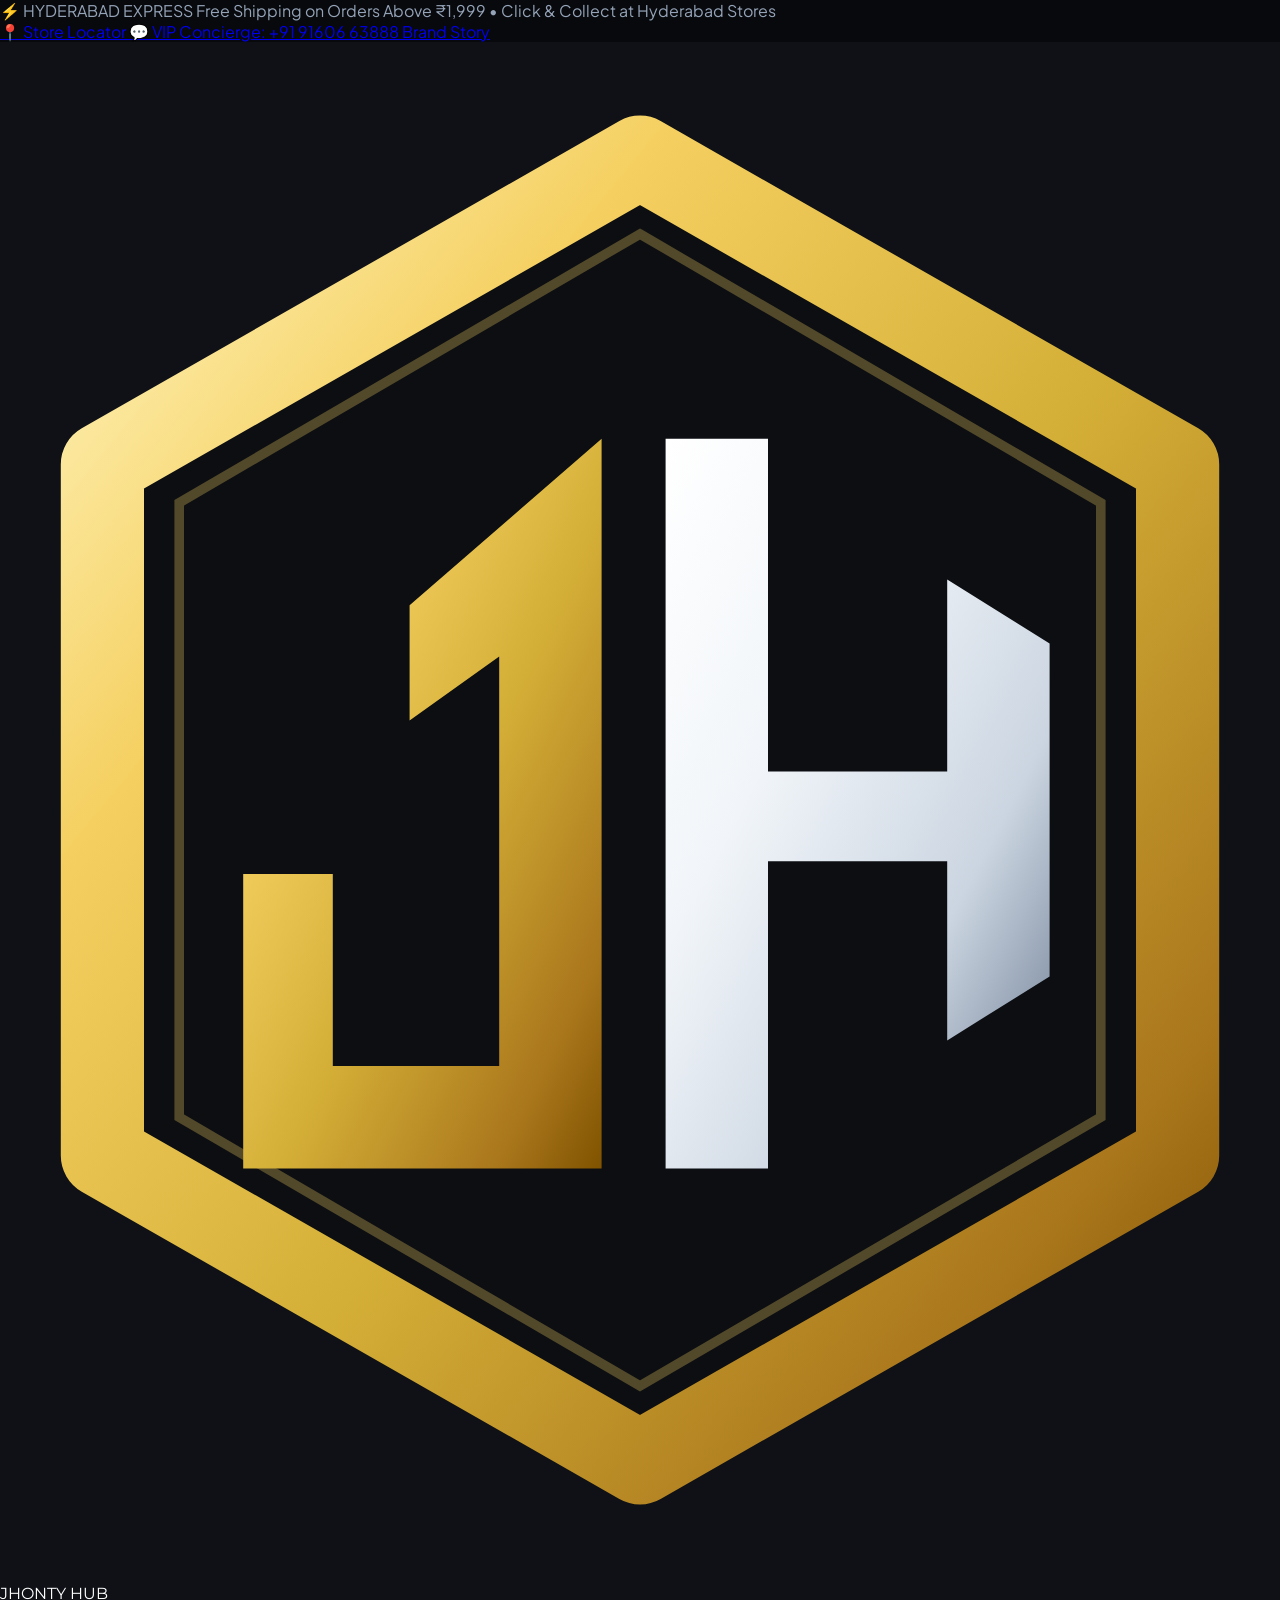
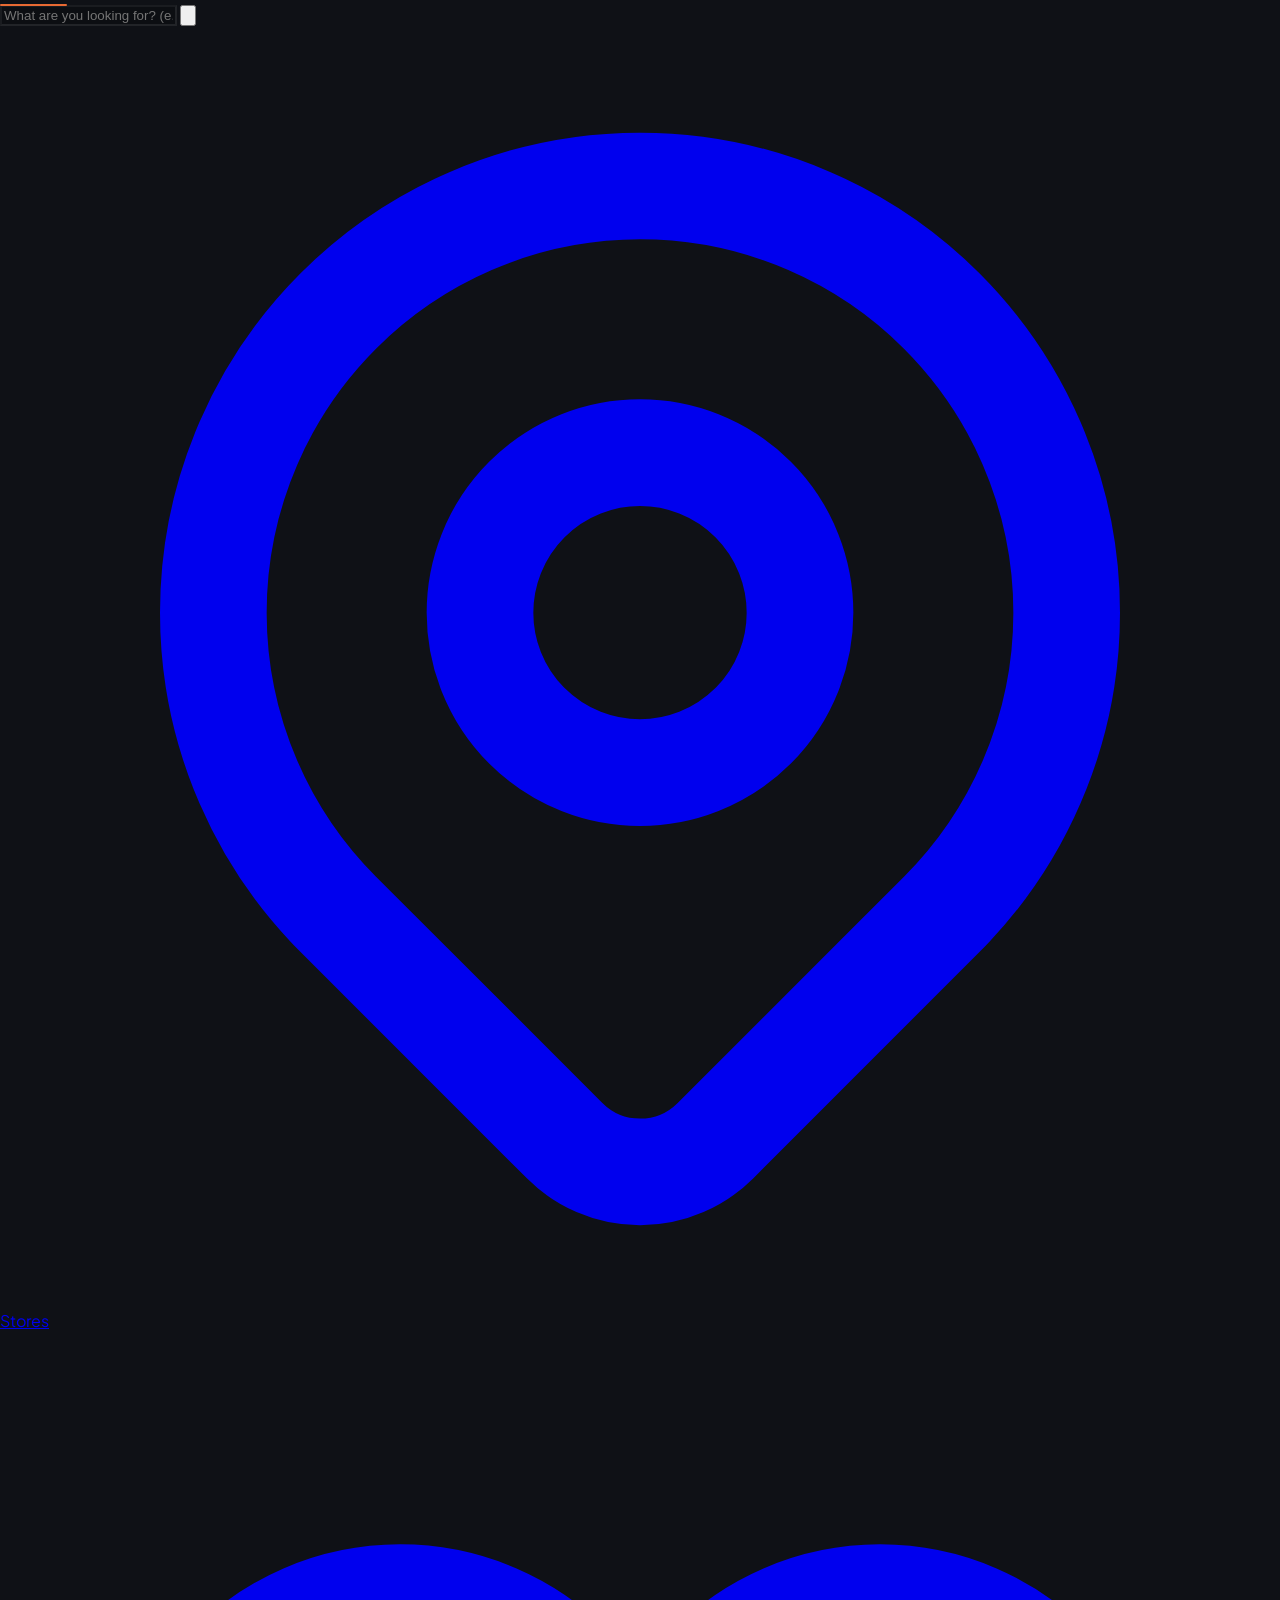
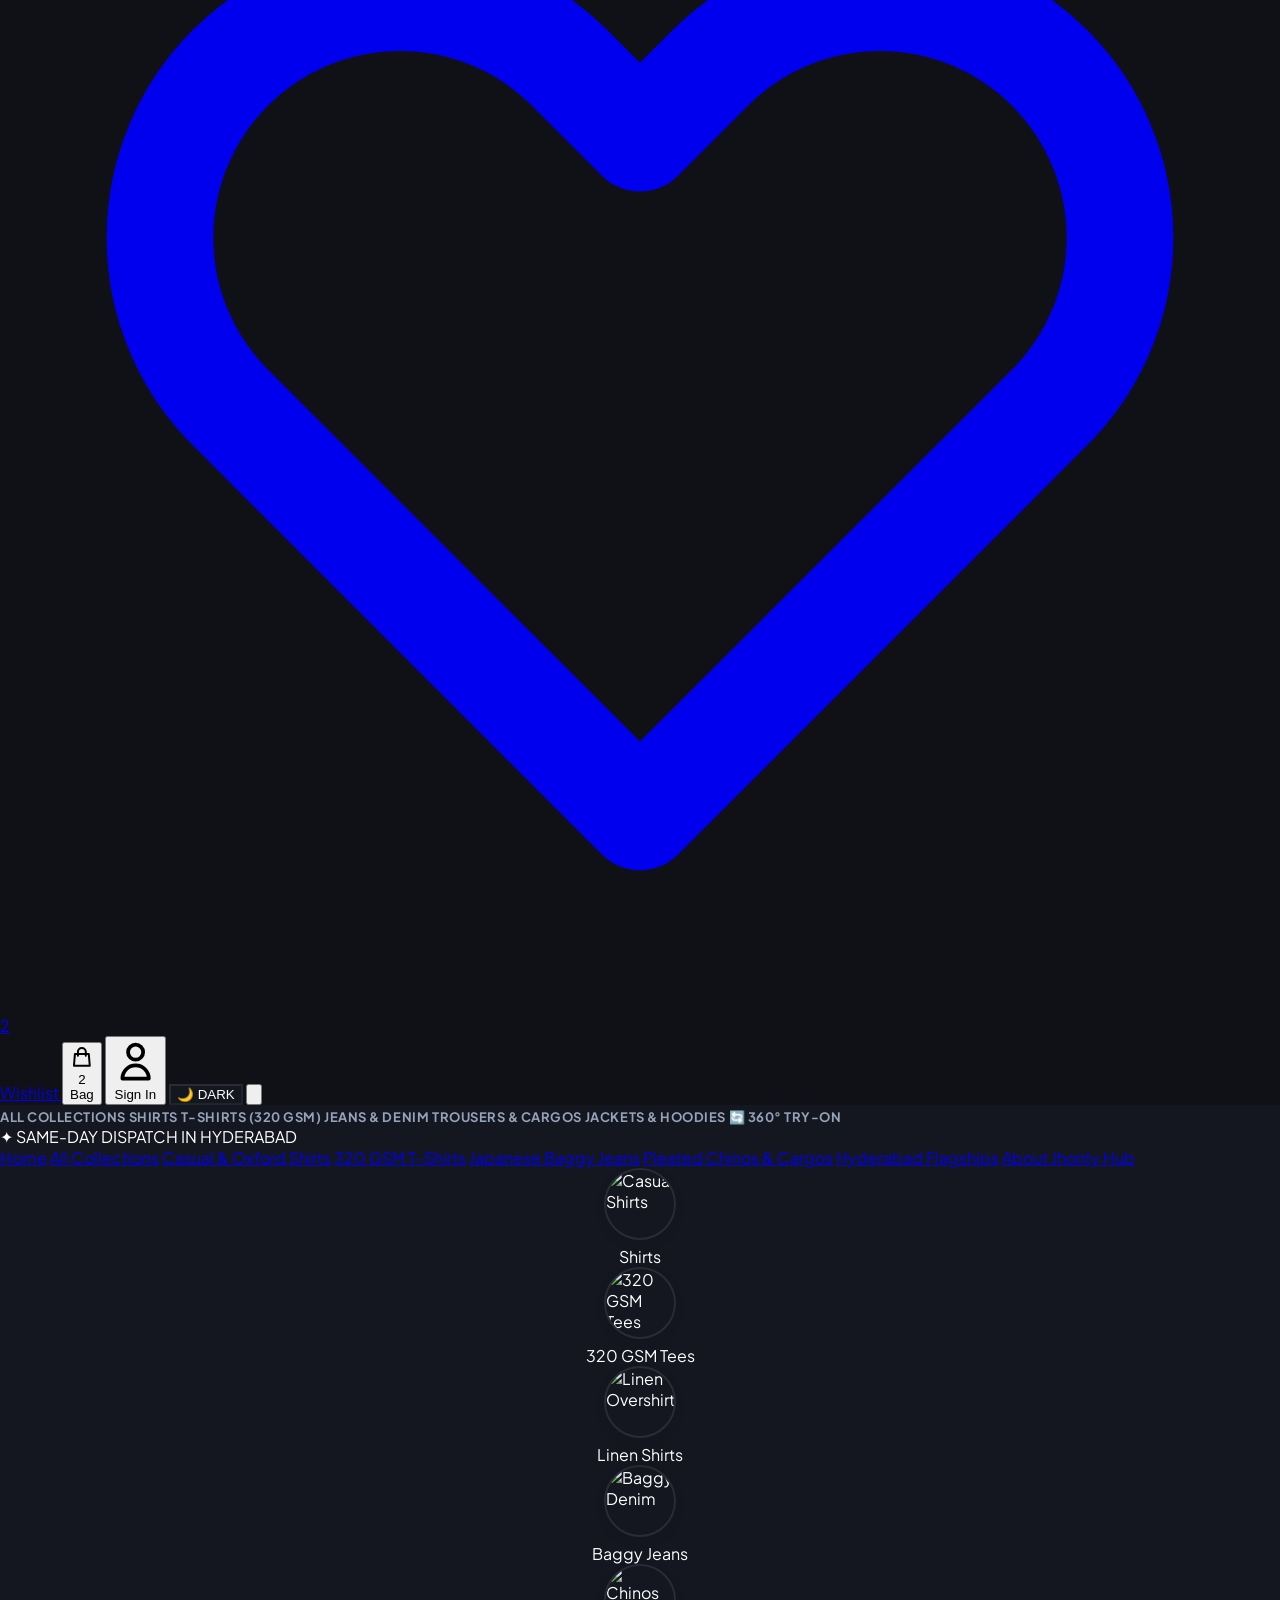
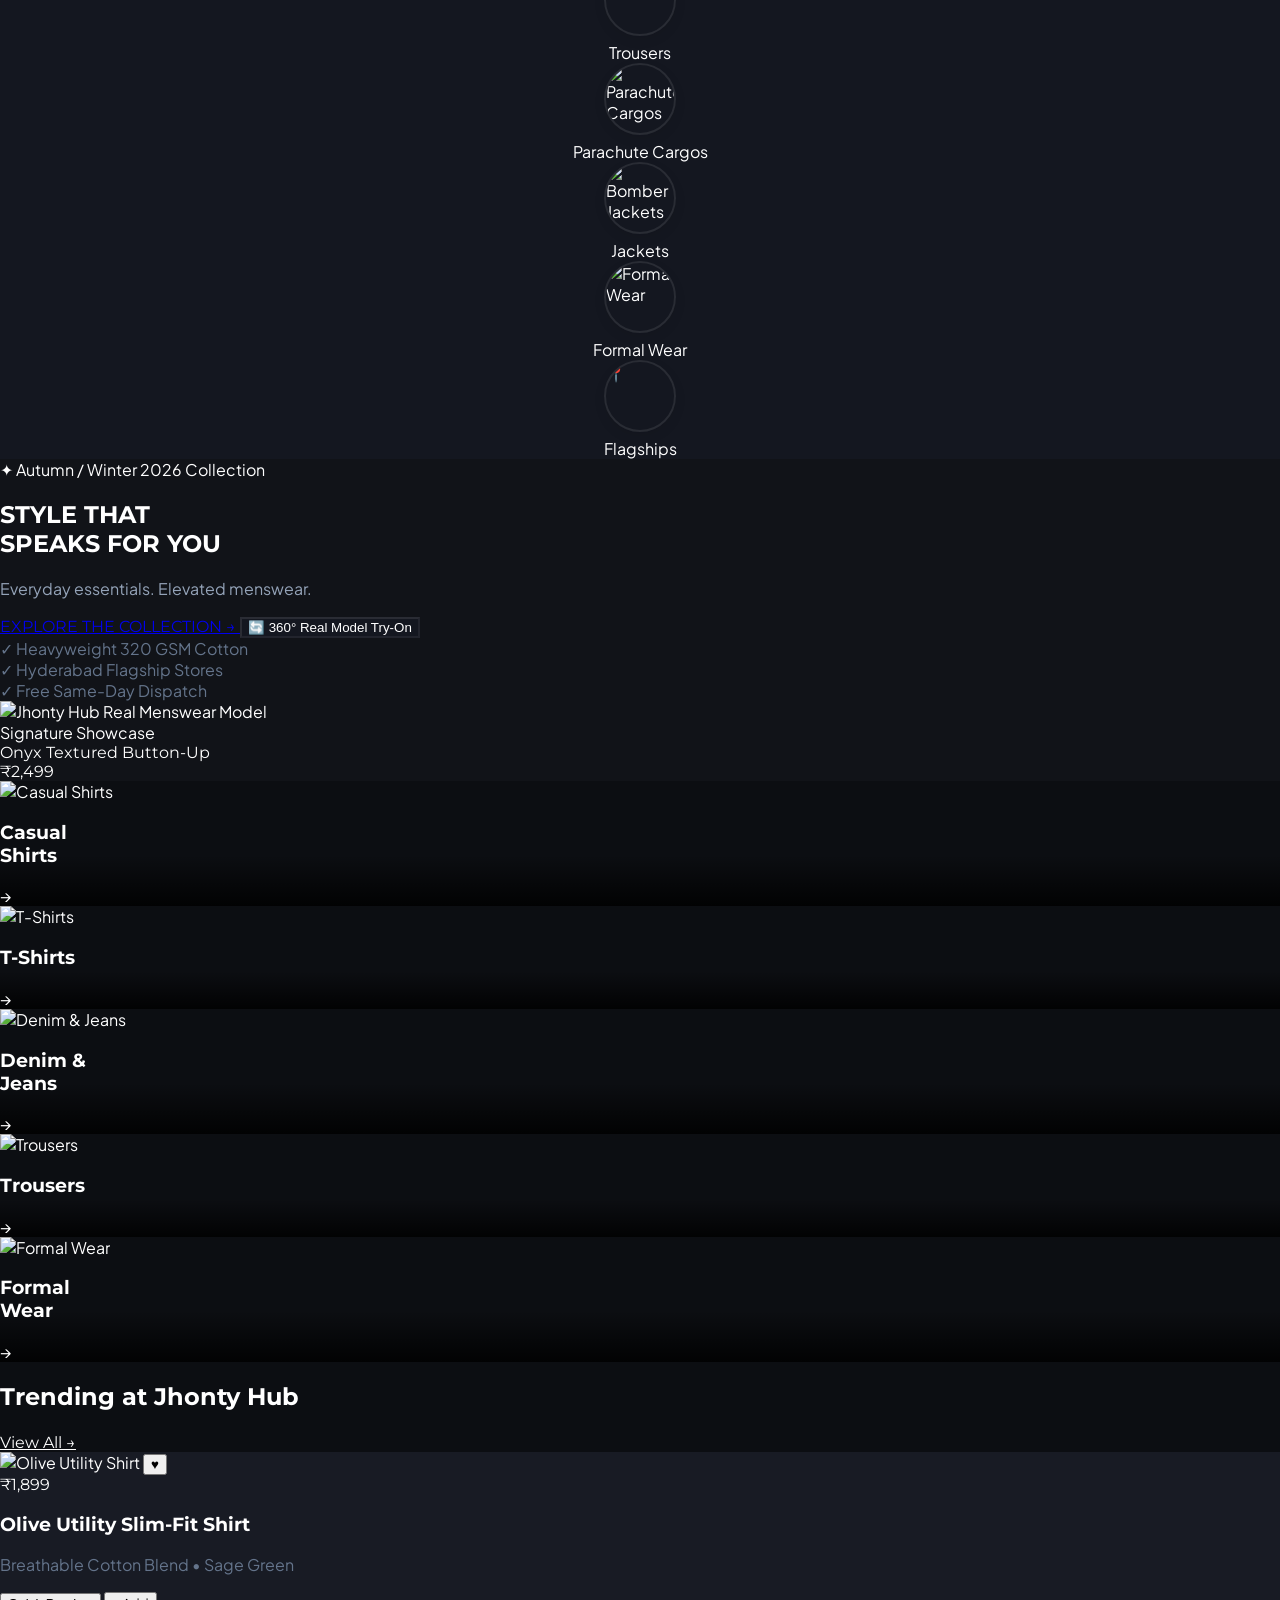
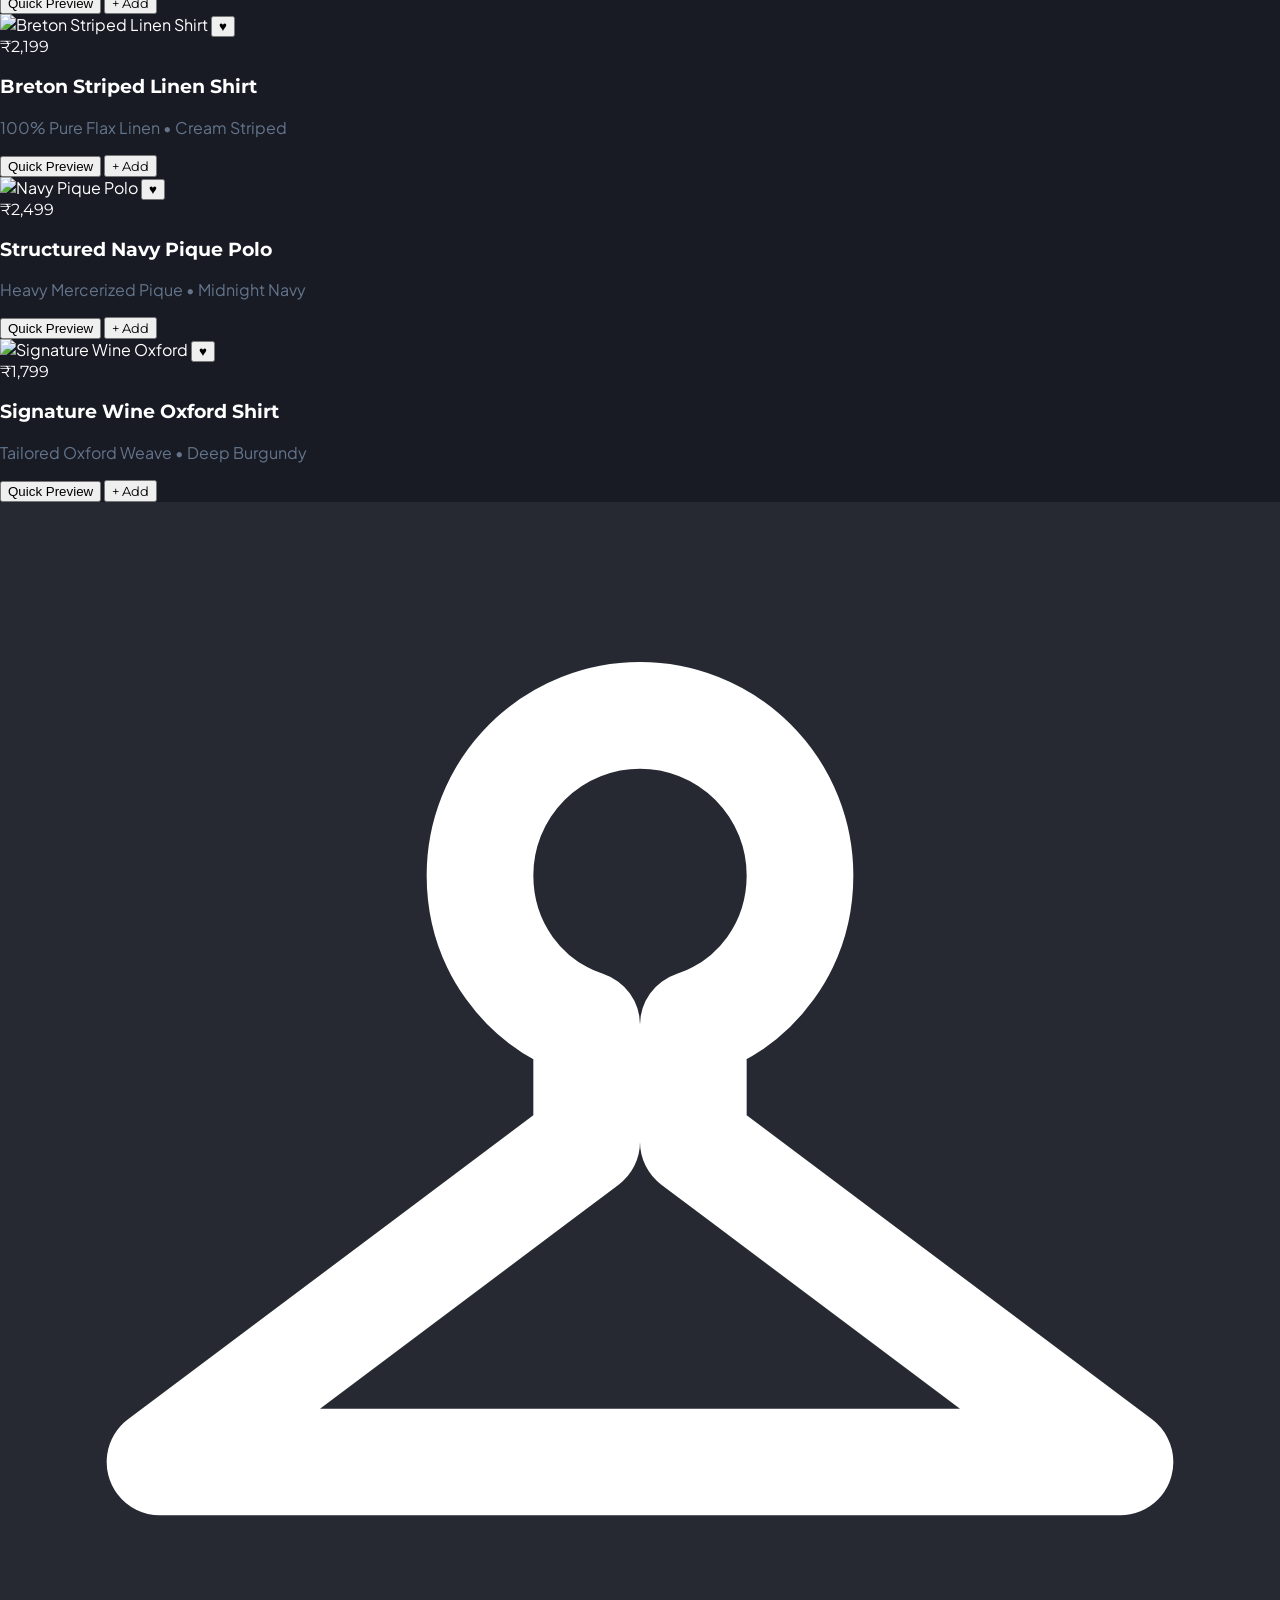
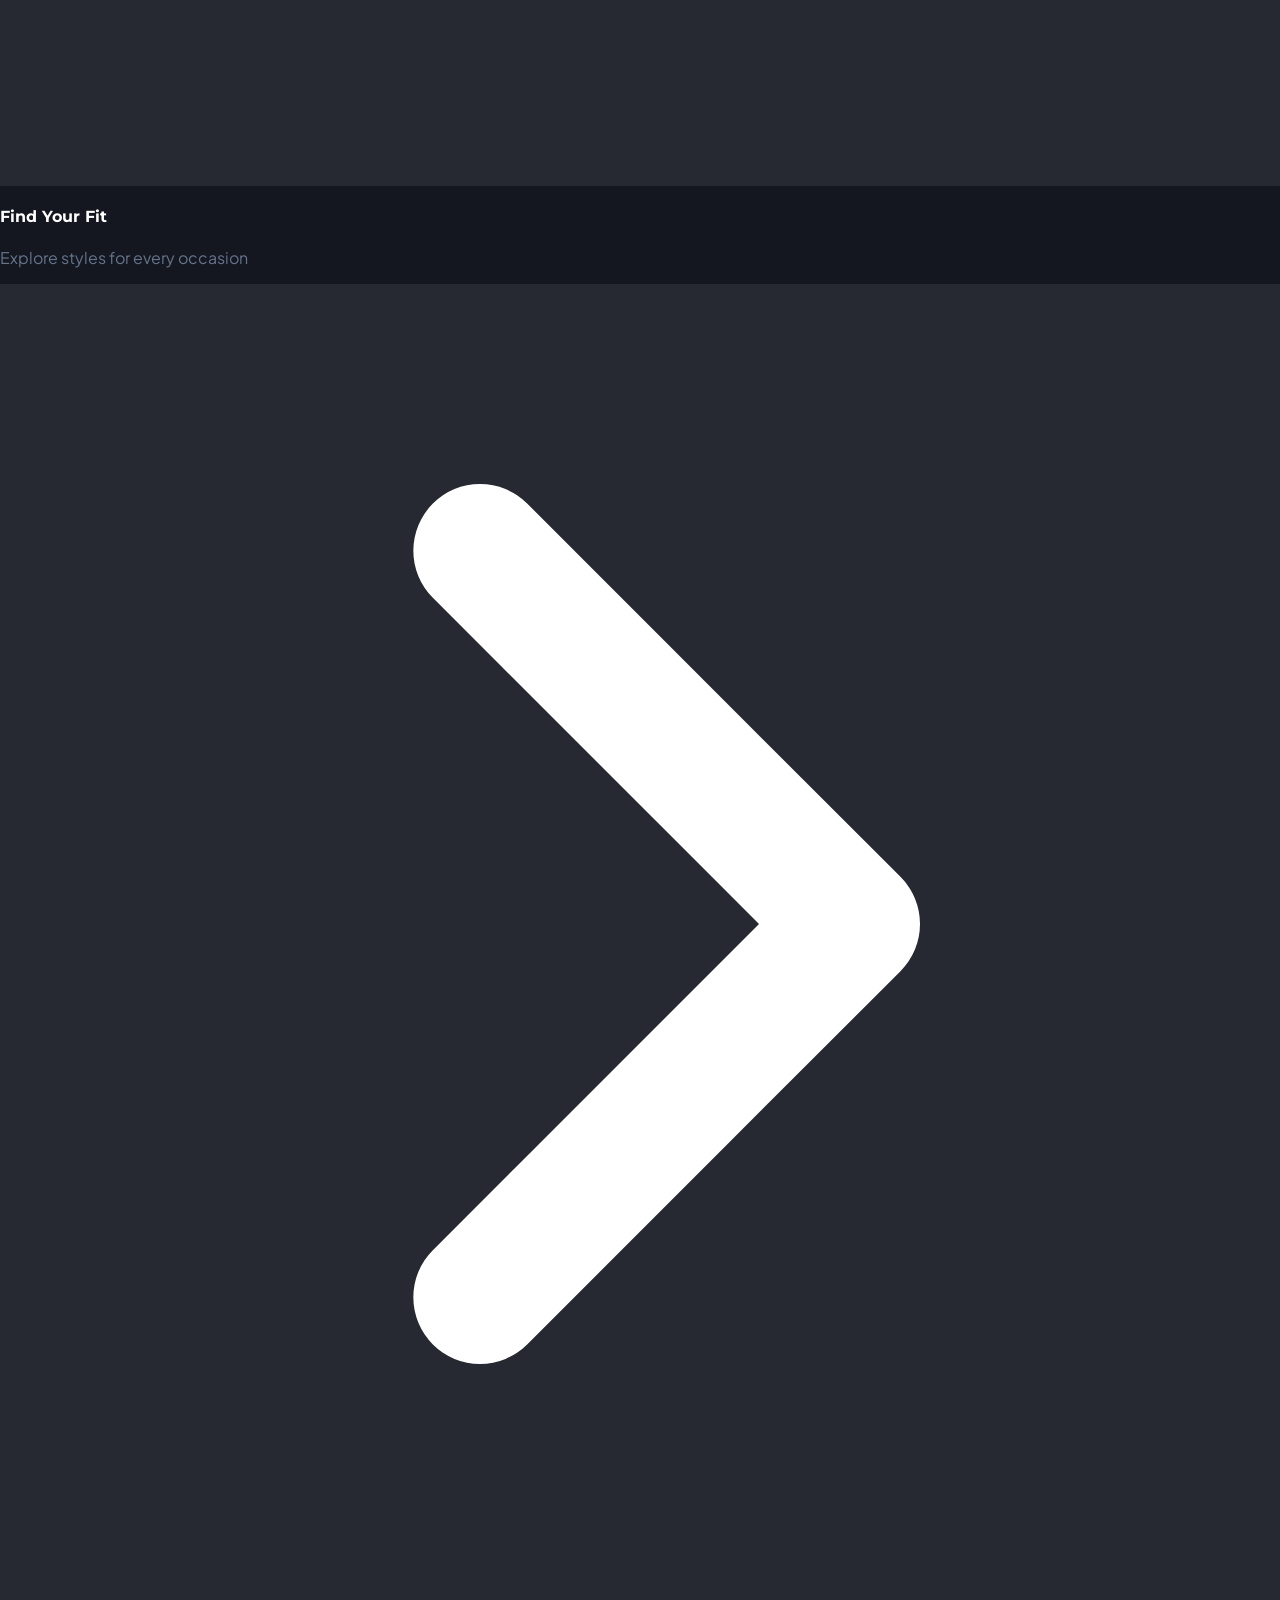
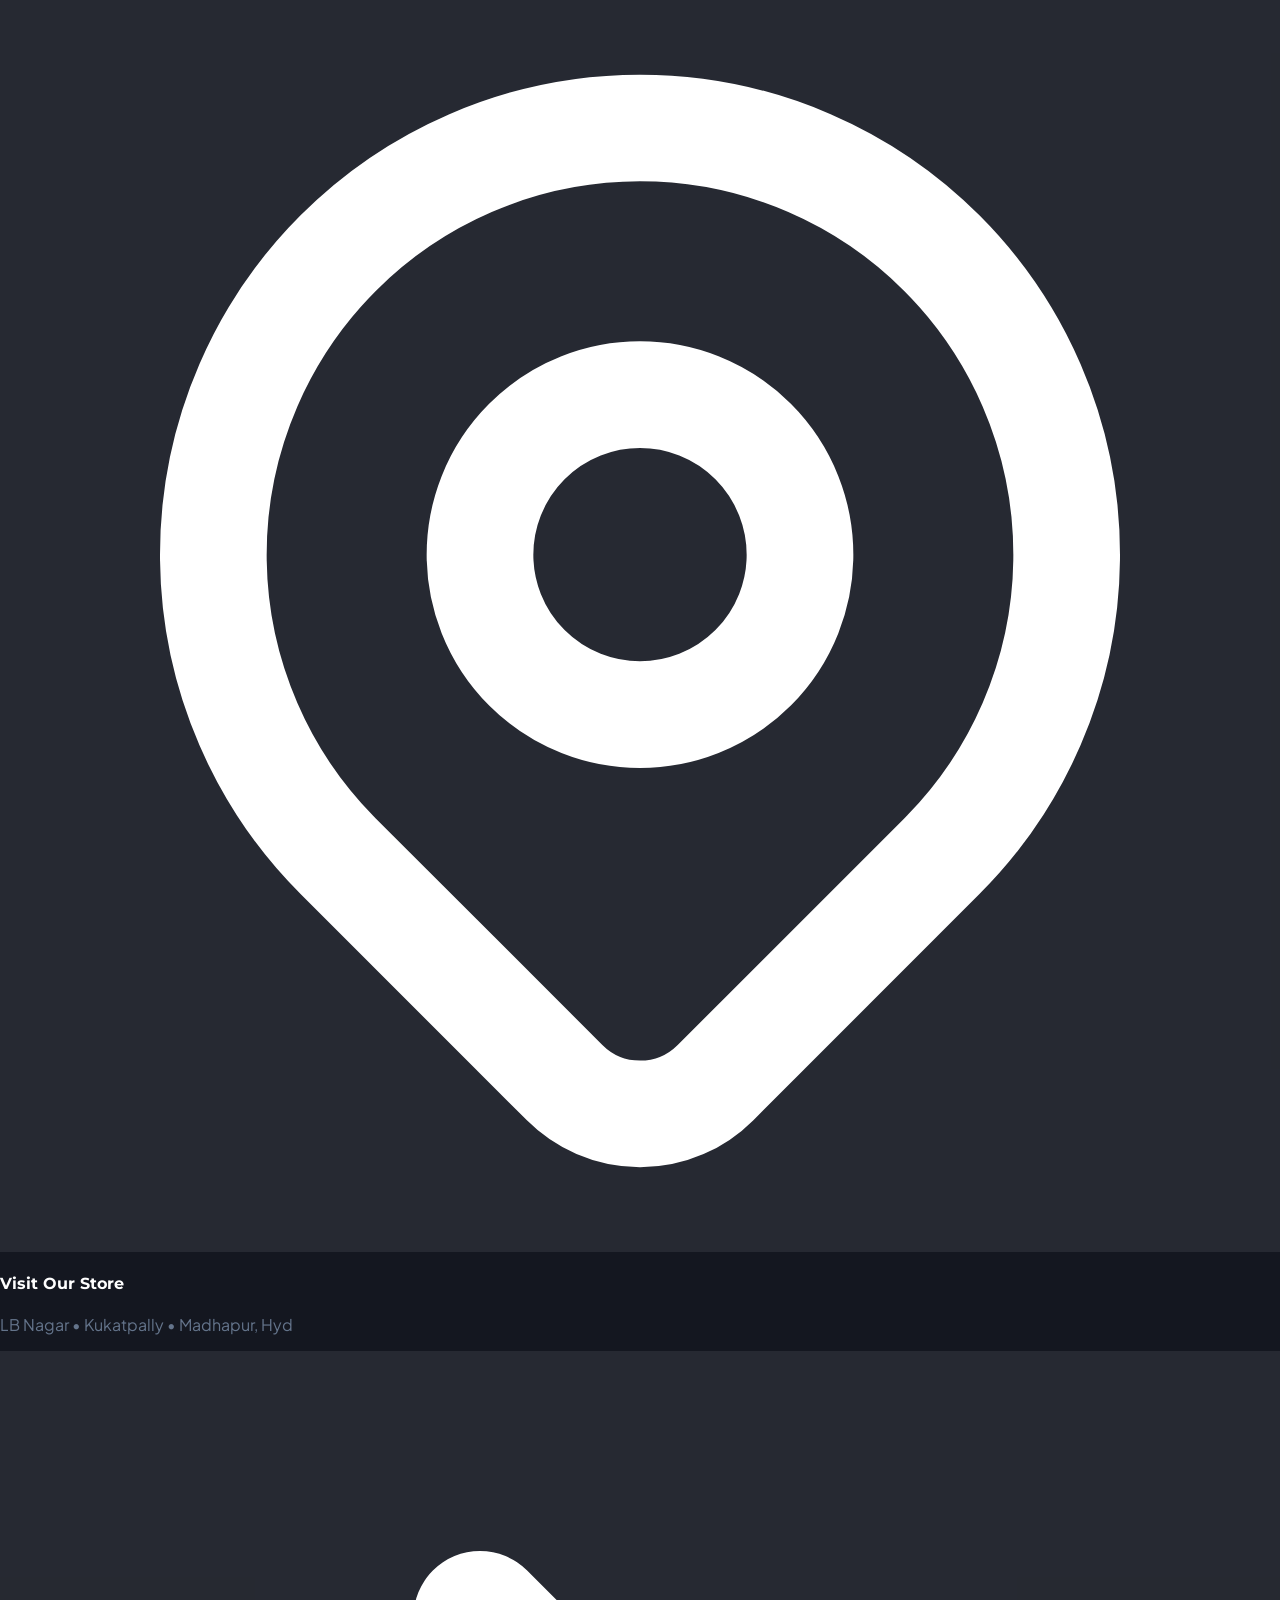
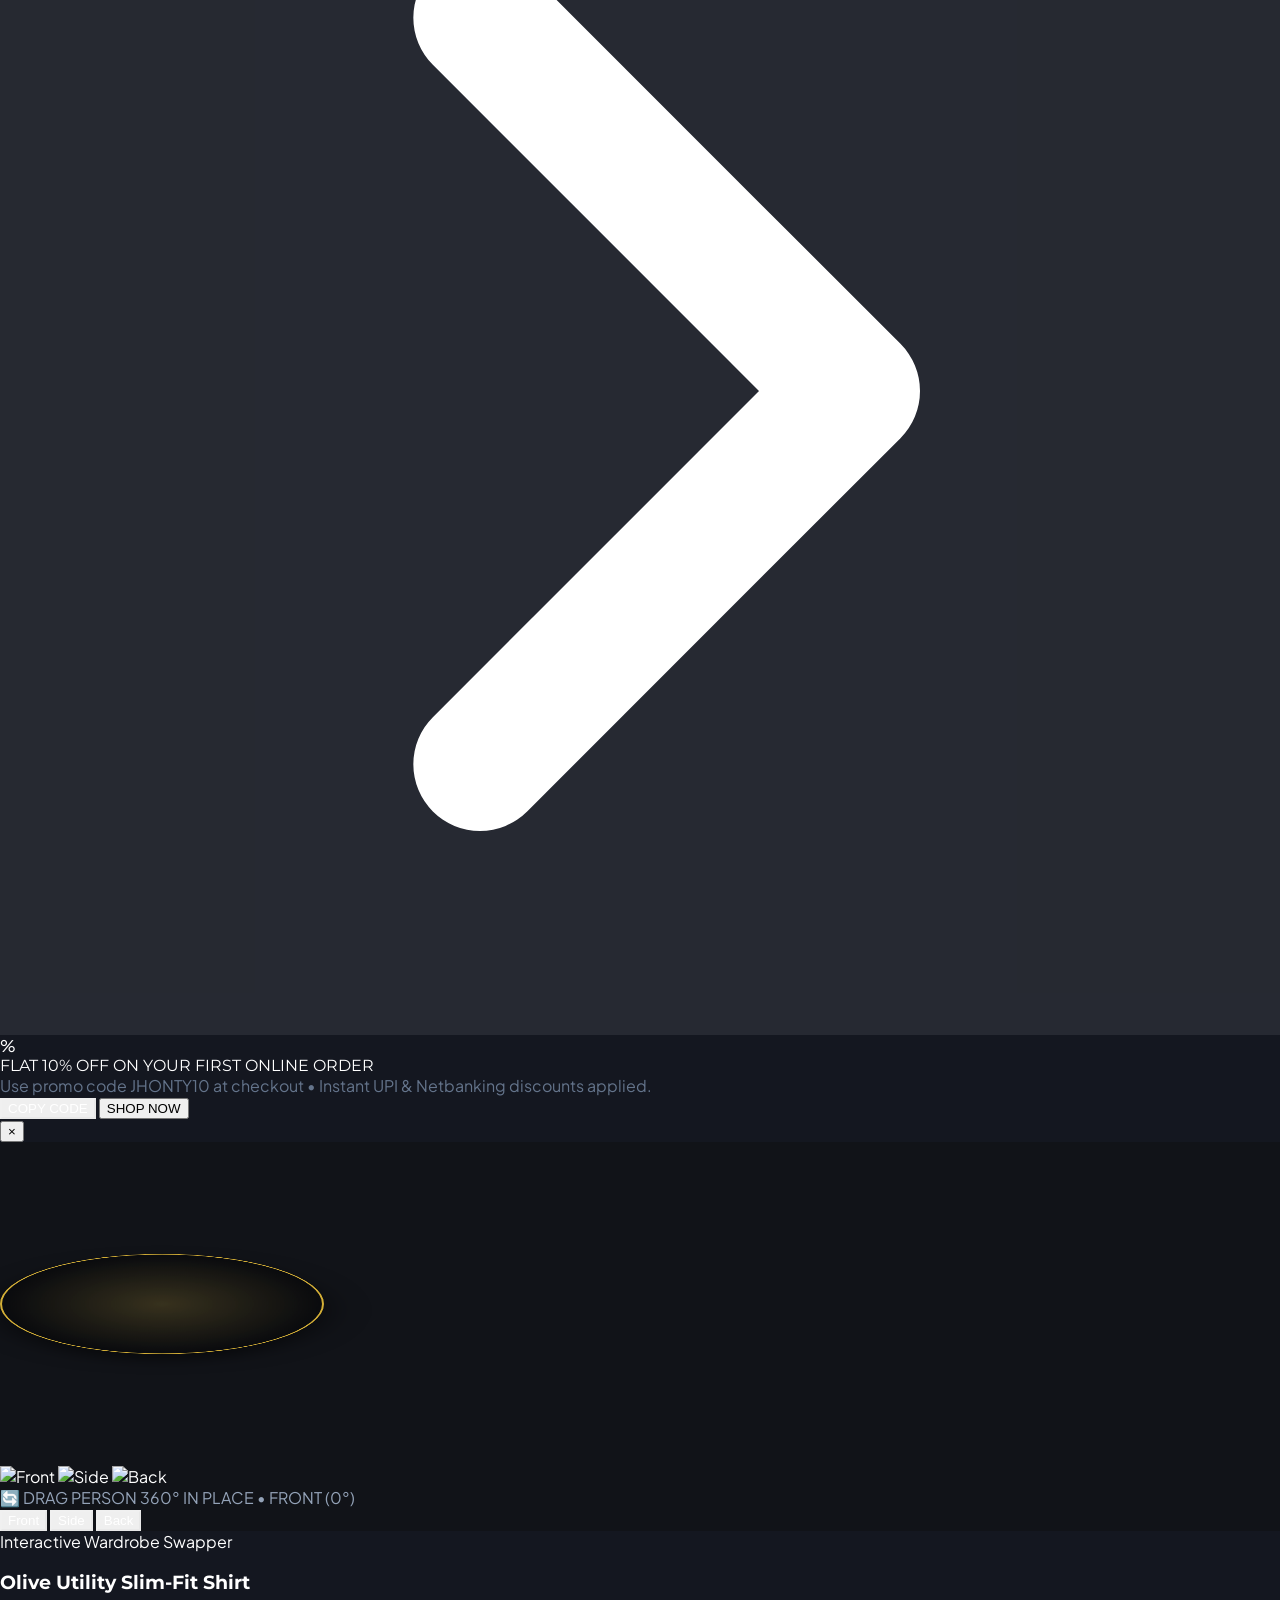
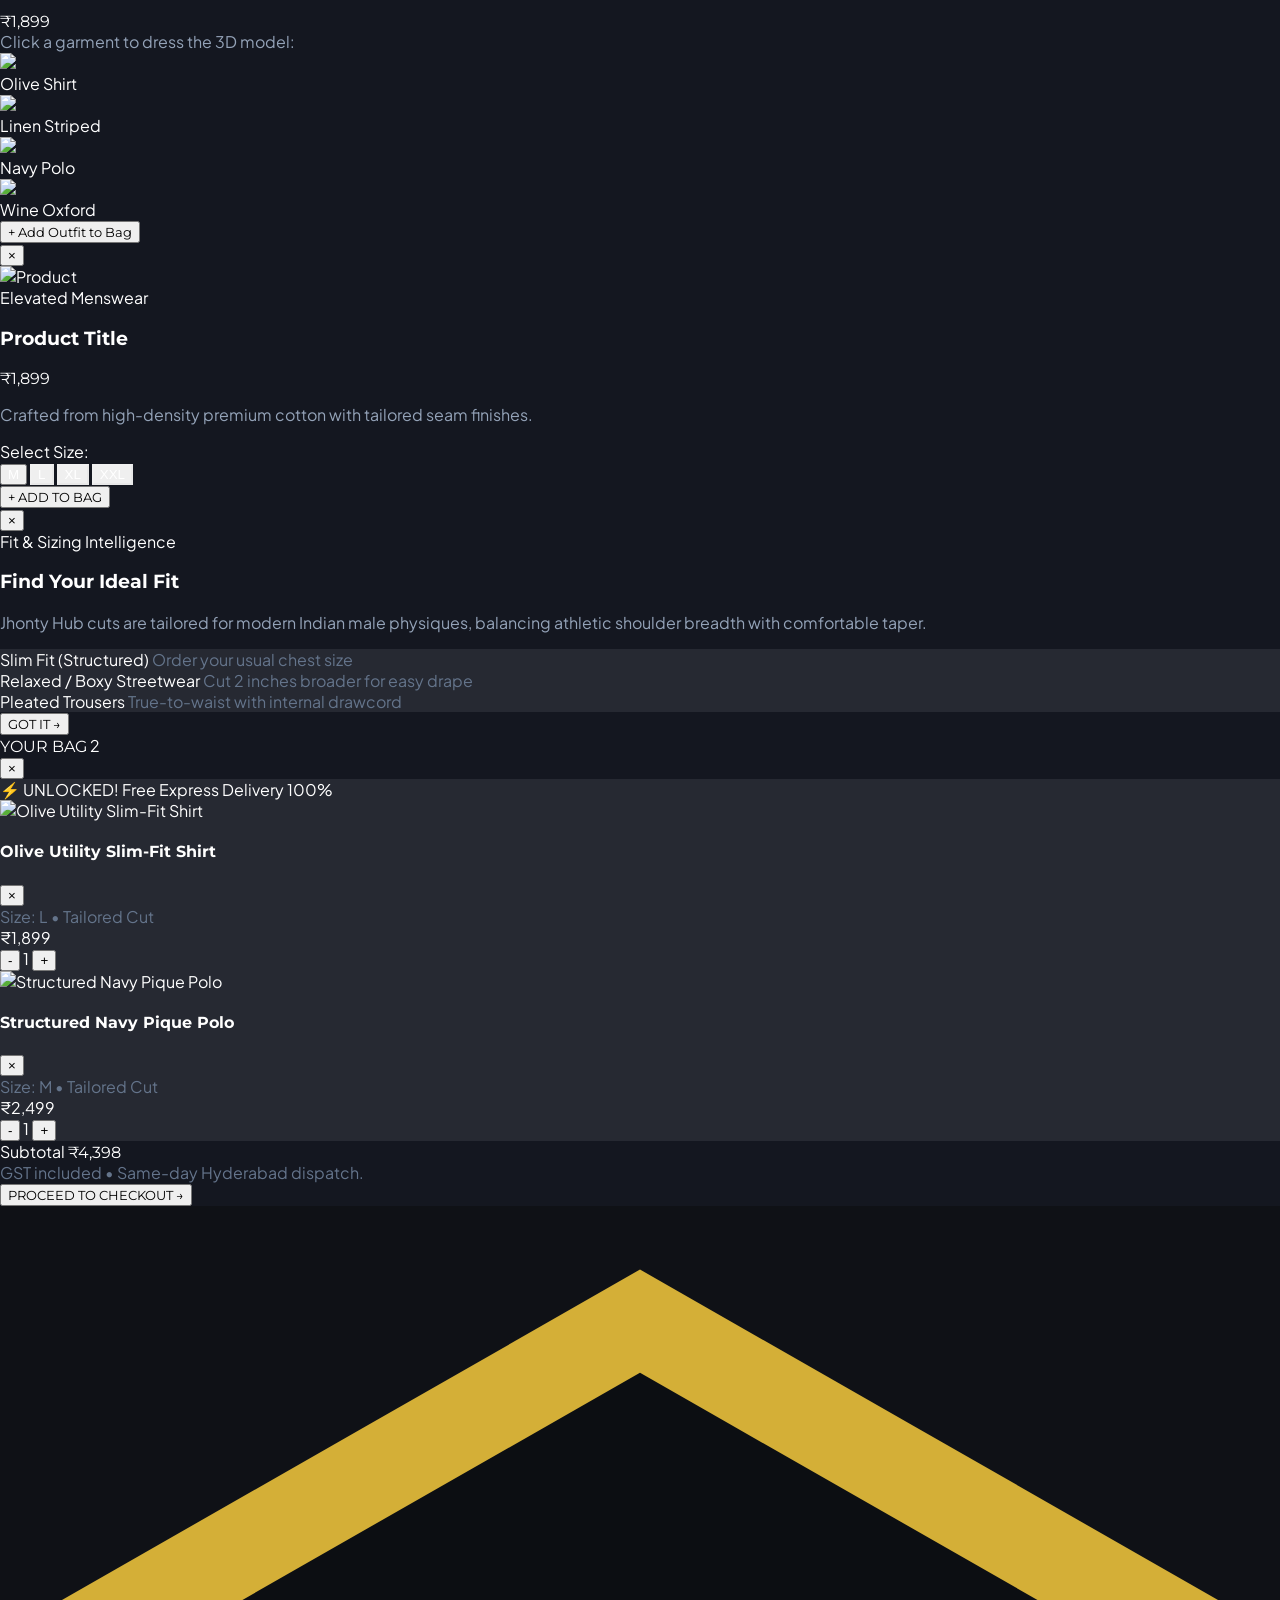
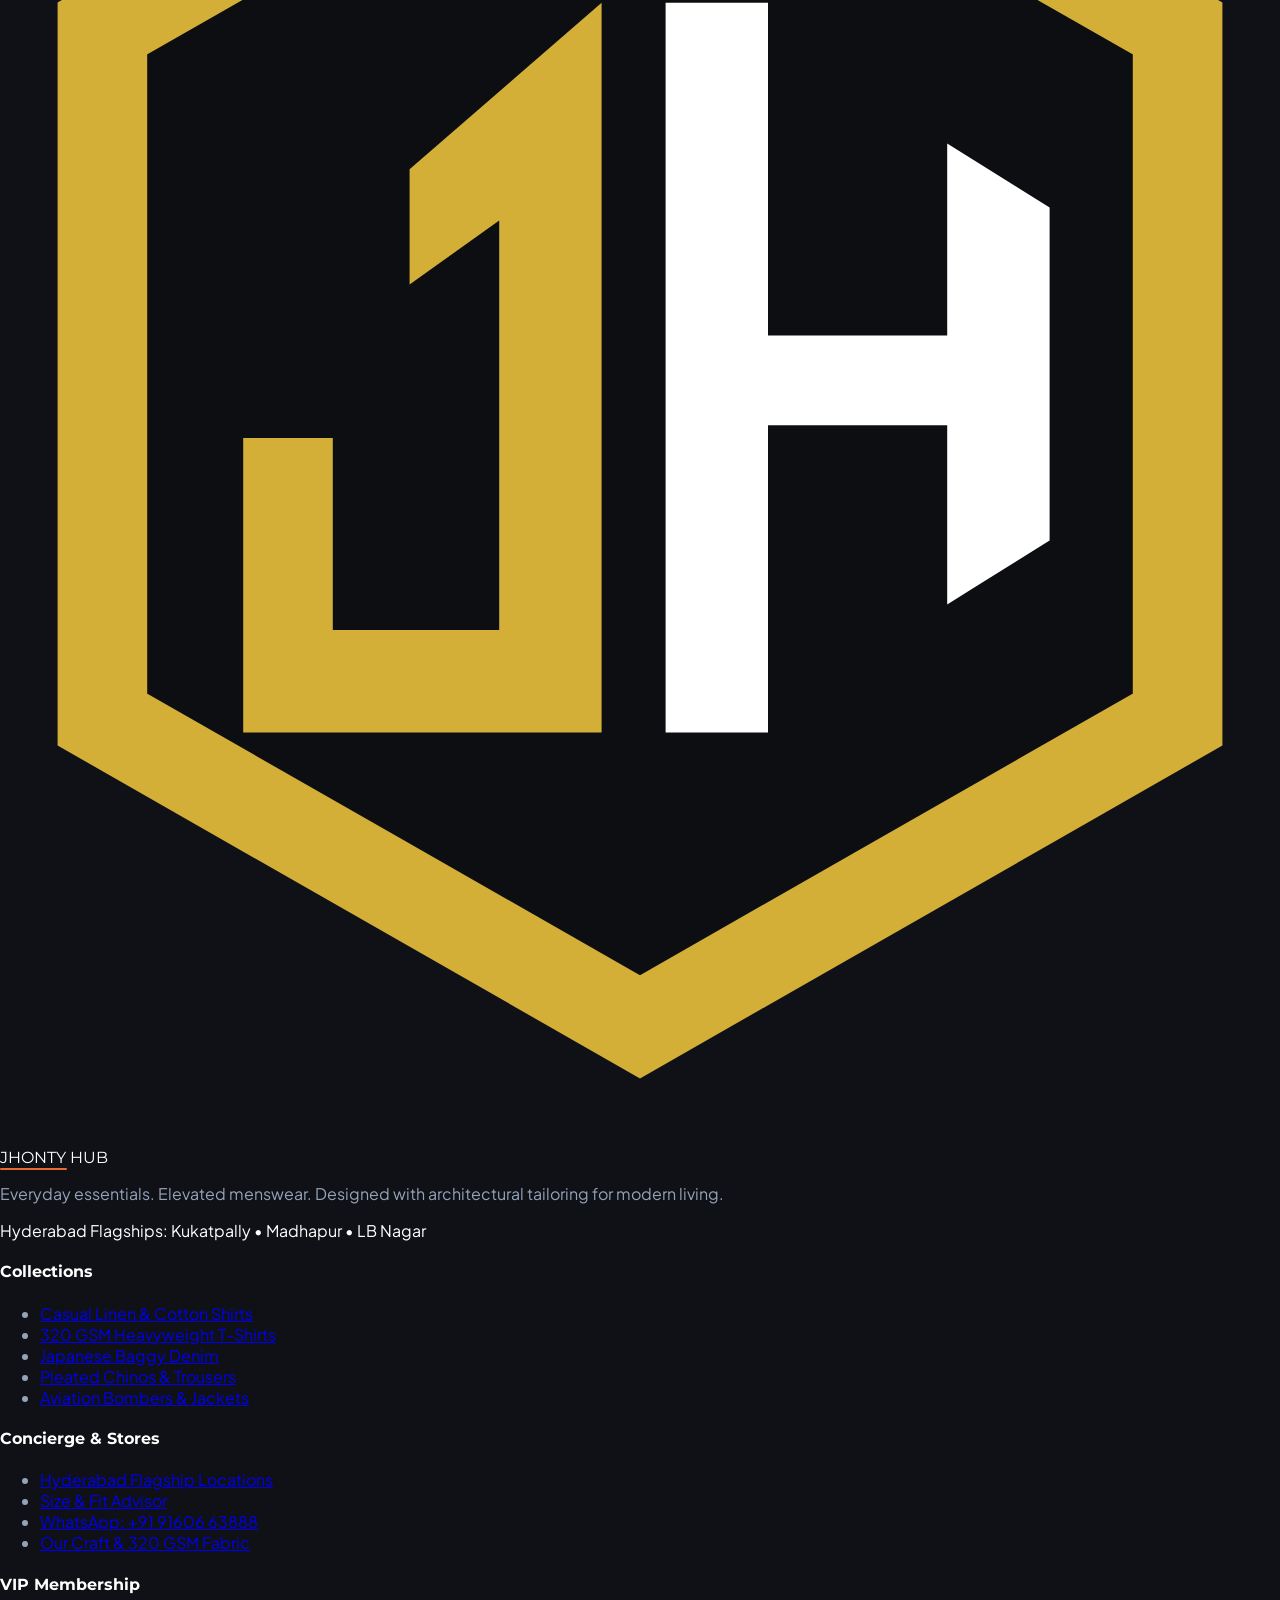
==== commit 3aec6760: "Clone Lifestyle Stores eCommerce architecture with Jhonty Hub branding, 24K gold crest, department c" ====
--- a/index.html
+++ b/index.html
@@ -3,57 +3,58 @@
 <head>
   <meta charset="UTF-8">
   <meta name="viewport" content="width=device-width, initial-scale=1.0">
-  <title>JHONTY HUB — Style That Speaks For You | Luxury Menswear & Streetwear</title>
+  <title>JHONTY HUB — Online Shopping for Elevated Menswear, Shirts, Tees, Denim &amp; Trousers</title>
   
   <!-- Tailwind CSS -->
   <script src="https://cdn.tailwindcss.com"></script>
   
-  <!-- Fonts: Montserrat (Brand) & Plus Jakarta Sans (Body) -->
+  <!-- Google Fonts: Montserrat (Headings) & Plus Jakarta Sans (Clean Retail Body) -->
   <link rel="preconnect" href="https://fonts.googleapis.com">
   <link rel="preconnect" href="https://fonts.gstatic.com" crossorigin>
   <link href="https://fonts.googleapis.com/css2?family=Montserrat:wght@400;500;600;700;800;900&family=Plus+Jakarta+Sans:wght@300;400;500;600;700;800&display=swap" rel="stylesheet">
 
   <style>
     /* ==========================================================================
-       JHONTY HUB DYNAMIC DUAL-THEMING SYSTEM (DARK OBSIDIAN & WARM TRAVERTINE)
+       LIFESTYLE STORES CLONE WITH JHONTY HUB LUXURY THEMING
+       Fully reactive Dark Obsidian (#0C0E12) & Warm Travertine (#F5EFE6)
        ========================================================================== */
     :root, [data-theme="warm"] {
       --bg-page: #F6F1EB;
+      --bg-surface: #FFFFFF;
+      --bg-header: #FFFFFF;
+      --bg-topbar: #F3ECE1;
       --bg-hero: #EFE8DF;
-      --bg-header: #FFFFFF;
-      --bg-surface: #FFFFFF;
       --bg-card: #FFFFFF;
-      --bg-subtle: #ECE4D8;
+      --bg-subtle: #EAE2D5;
       --border-color: rgba(0, 0, 0, 0.08);
-      --border-hover: #E86A33;
+      --border-light: rgba(0, 0, 0, 0.05);
       
       --text-main: #14171F;
       --text-secondary: #4B5563;
       --text-muted: #6B7280;
-      --text-invert: #FFFFFF;
       
       --accent-orange: #E86A33;
       --accent-orange-hover: #D55720;
       --accent-gold: #B8860B;
       
-      --card-shadow: 0 10px 30px rgba(0, 0, 0, 0.05);
-      --badge-bg: rgba(0, 0, 0, 0.06);
+      --card-shadow: 0 10px 25px rgba(0, 0, 0, 0.05);
+      --badge-bg: rgba(0, 0, 0, 0.05);
     }
 
     [data-theme="dark"] {
       --bg-page: #0C0E12;
+      --bg-surface: #141720;
+      --bg-header: #0F1116;
+      --bg-topbar: #08090C;
       --bg-hero: #111318;
-      --bg-header: #0F1116;
-      --bg-surface: #141720;
       --bg-card: #181B24;
       --bg-subtle: #1C202B;
       --border-color: rgba(255, 255, 255, 0.09);
-      --border-hover: #E86A33;
+      --border-light: rgba(255, 255, 255, 0.05);
       
       --text-main: #FFFFFF;
       --text-secondary: #94A3B8;
       --text-muted: #64748B;
-      --text-invert: #0C0E12;
       
       --accent-orange: #E86A33;
       --accent-orange-hover: #FF7B45;
@@ -72,14 +73,14 @@
       background-color: var(--bg-page);
       color: var(--text-main);
       font-family: 'Plus Jakarta Sans', sans-serif;
-      transition: background-color 0.35s ease, color 0.35s ease;
+      transition: background-color 0.3s ease, color 0.3s ease;
     }
 
     .font-brand {
       font-family: 'Montserrat', sans-serif;
     }
 
-    /* Universal Scrollbar Suppression */
+    /* Universal Scrollbar Elimination */
     *, *::before, *::after {
       -ms-overflow-style: none !important;
       scrollbar-width: none !important;
@@ -95,7 +96,7 @@
       background: transparent !important;
     }
 
-    /* Signature Logo Underline (Matching the Mug & Banner in Photo) */
+    /* Signature Logo Underline (Matching the Mug & Laptop Mockup) */
     .brand-logo-text {
       position: relative;
       display: inline-block;
@@ -111,41 +112,73 @@
       border-radius: 9999px;
     }
 
-    /* Active Nav Tab Indicator */
-    .nav-link {
+    /* Lifestyle Stores Secondary Navigation Ribbon */
+    .lifestyle-nav-item {
       position: relative;
+      font-size: 13px;
+      font-weight: 700;
+      letter-spacing: 0.04em;
+      text-transform: uppercase;
+      padding: 10px 0;
+      color: var(--text-secondary);
       transition: color 0.2s ease;
-    }
-    .nav-link.is-active {
+      cursor: pointer;
+    }
+    .lifestyle-nav-item:hover, .lifestyle-nav-item.is-active {
       color: var(--accent-orange) !important;
-      font-weight: 700;
-    }
-    .nav-link.is-active::after {
+    }
+    .lifestyle-nav-item.is-active::after {
       content: '';
       position: absolute;
       left: 0;
       right: 0;
-      bottom: -4px;
-      height: 2px;
+      bottom: 0px;
+      height: 2.5px;
       background-color: var(--accent-orange);
       border-radius: 2px;
     }
 
-    /* Category Card Dark Gradient */
+    /* Lifestyle Quick Category Circular Bubbles */
+    .lifestyle-bubble {
+      flex-shrink: 0;
+      display: flex;
+      flex-direction: column;
+      align-items: center;
+      gap: 6px;
+      cursor: pointer;
+      transition: transform 0.2s cubic-bezier(0.16, 1, 0.3, 1);
+    }
+    .lifestyle-bubble:hover {
+      transform: translateY(-3px);
+    }
+    .bubble-img-wrap {
+      width: 68px;
+      height: 68px;
+      border-radius: 50%;
+      overflow: hidden;
+      border: 2px solid var(--border-color);
+      box-shadow: 0 4px 12px rgba(0, 0, 0, 0.08);
+      transition: border-color 0.2s ease;
+    }
+    .lifestyle-bubble:hover .bubble-img-wrap {
+      border-color: var(--accent-orange);
+    }
+
+    /* Card Gradient Overlay */
     .cat-gradient {
       background: linear-gradient(180deg, rgba(0,0,0,0) 40%, rgba(0,0,0,0.85) 100%);
     }
 
-    /* Dynamic Page Switching */
+    /* Dynamic Page Visibility */
     .page-view {
       display: none;
-      animation: fadeInPage 0.3s ease-in-out;
+      animation: fadeInPage 0.25s ease-in-out;
     }
     .page-view.is-visible {
       display: block;
     }
     @keyframes fadeInPage {
-      from { opacity: 0; transform: translateY(6px); }
+      from { opacity: 0; transform: translateY(4px); }
       to { opacity: 1; transform: translateY(0); }
     }
 
@@ -164,22 +197,36 @@
 <body class="selection:bg-[#E86A33] selection:text-white min-h-screen flex flex-col justify-between">
 
   <!-- ==========================================================================
-       TOP ANNOUNCEMENT BAR (HYDERABAD EXPRESS DISPATCH)
+       1. TOP UTILITY ANNOUNCEMENT BAR (LIFESTYLE STORES STYLE)
        ========================================================================== -->
-  <div class="bg-[#0A0B0E] text-white text-[11px] font-bold tracking-[0.14em] uppercase py-2 px-4 text-center border-b border-white/10 flex items-center justify-center gap-3">
-    <span>FREE EXPRESS DELIVERY WORLDWIDE &bull; ORDERS OVER ₹1,999 &bull; SAME-DAY HYDERABAD DISPATCH</span>
-    <span class="hidden md:inline text-[#E86A33] font-black">&bull; USE CODE: JHONTY10 FOR 10% OFF</span>
+  <div class="border-b text-[11px] font-semibold py-2 px-4 sm:px-8 transition-colors" style="background-color: var(--bg-topbar); border-color: var(--border-color); color: var(--text-secondary);">
+    <div class="max-w-[1400px] mx-auto flex flex-col sm:flex-row items-center justify-between gap-2 text-center sm:text-left">
+      <div class="flex items-center gap-3">
+        <span class="text-[#E86A33] font-bold">⚡ HYDERABAD EXPRESS</span>
+        <span>Free Shipping on Orders Above ₹1,999 &bull; Click &amp; Collect at Hyderabad Stores</span>
+      </div>
+      <div class="flex items-center gap-5 text-[11px]">
+        <a href="#stores" onclick="navigateTo('stores')" class="hover:text-[#E86A33] transition flex items-center gap-1">
+          <span>📍 Store Locator</span>
+        </a>
+        <a href="https://wa.me/919160663888" target="_blank" class="hover:text-[#E86A33] transition flex items-center gap-1">
+          <span>💬 VIP Concierge: +91 91606 63888</span>
+        </a>
+        <a href="#about" onclick="navigateTo('about')" class="hover:text-[#E86A33] transition">
+          <span>Brand Story</span>
+        </a>
+      </div>
+    </div>
   </div>
 
   <!-- ==========================================================================
-       HEADER & NAVIGATION (WITH OFFICIAL JH VECTOR LOGO + ORANGE ACCENTS)
+       2. PRIMARY BRAND HEADER (LOGO, SEARCH BAR & ACTIONS)
        ========================================================================== -->
   <header class="sticky top-0 z-40 transition-colors border-b backdrop-blur-xl" style="background-color: var(--bg-header); border-color: var(--border-color);">
-    <div class="max-w-[1400px] mx-auto px-4 sm:px-8 h-18 flex items-center justify-between gap-4 py-3">
+    <div class="max-w-[1400px] mx-auto px-4 sm:px-8 py-3.5 flex items-center justify-between gap-4 sm:gap-8">
       
-      <!-- Brand Logo: Hexagonal JH Emblem + JHONTY HUB Text with Orange Underline -->
+      <!-- Brand Logo: 24K Gold Hexagonal JH Emblem + JHONTY HUB with Orange Line -->
       <a href="#home" onclick="navigateTo('home')" class="flex items-center gap-3 group flex-shrink-0">
-        <!-- 24K Gold Hexagonal Interlocking JH Crest -->
         <div class="w-9 h-11 flex-shrink-0 filter drop-shadow-[0_0_10px_rgba(212,175,55,0.4)] transition-transform group-hover:scale-105">
           <svg xmlns="http://www.w3.org/2000/svg" viewBox="0 0 200 240" class="w-full h-full" fill="none">
             <defs>
@@ -203,45 +250,59 @@
             <path d="M 104,62 L 120,62 L 120,114 L 148,114 L 148,84 L 164,94 L 164,146 L 148,156 L 148,128 L 120,128 L 120,176 L 104,176 Z" fill="url(#jhPlat)" />
           </svg>
         </div>
-        <!-- JHONTY HUB Text with Signature Underline -->
         <div class="brand-logo-text font-brand text-xl sm:text-2xl font-black tracking-[0.16em] uppercase" style="color: var(--text-main);">
           JHONTY HUB
         </div>
       </a>
 
-      <!-- Center Navigation Tabs (All Required Store Pages & Categories) -->
-      <nav class="hidden lg:flex items-center space-x-7 text-[13px] font-semibold tracking-wide" style="color: var(--text-secondary);">
-        <a href="#home" onclick="navigateTo('home')" class="nav-link is-active" id="nav-home">Home</a>
-        <a href="#shop" onclick="navigateTo('shop', 'all')" class="nav-link" id="nav-shop">Shop All</a>
-        <a href="#shirts" onclick="navigateTo('shop', 'shirts')" class="nav-link" id="nav-shirts">Shirts</a>
-        <a href="#tshirts" onclick="navigateTo('shop', 'tshirts')" class="nav-link" id="nav-tshirts">T-Shirts</a>
-        <a href="#jeans" onclick="navigateTo('shop', 'jeans')" class="nav-link" id="nav-jeans">Jeans</a>
-        <a href="#trousers" onclick="navigateTo('shop', 'trousers')" class="nav-link" id="nav-trousers">Trousers</a>
-        <a href="#stores" onclick="navigateTo('stores')" class="nav-link" id="nav-stores">Stores (HYD)</a>
-        <a href="#about" onclick="navigateTo('about')" class="nav-link" id="nav-about">About Us</a>
-      </nav>
-
-      <!-- Right Utility Actions (Search, Profile, Bag, Theme Toggle) -->
-      <div class="flex items-center space-x-4 sm:space-x-5" style="color: var(--text-main);">
+      <!-- Lifestyle Stores Center Search Bar -->
+      <div class="hidden md:flex flex-grow max-w-xl relative">
+        <input type="text" 
+               id="global-search-input"
+               onkeydown="if(event.key==='Enter') executeSearch()"
+               placeholder="What are you looking for? (e.g. Linen Shirts, 320 GSM Tees, Baggy Jeans, Trousers...)" 
+               class="w-full py-2.5 pl-11 pr-4 rounded-full text-xs font-medium border outline-none transition focus:border-[#E86A33]"
+               style="background-color: var(--bg-page); border-color: var(--border-color); color: var(--text-main);">
+        <button onclick="executeSearch()" class="absolute left-3.5 top-1/2 -translate-y-1/2 text-slate-400 hover:text-[#E86A33]">
+          <svg class="w-4 h-4" fill="none" stroke="currentColor" viewBox="0 0 24 24"><path stroke-linecap="round" stroke-linejoin="round" stroke-width="2.2" d="M21 21l-6-6m2-5a7 7 0 11-14 0 7 7 0 0114 0z"></path></svg>
+        </button>
+      </div>
+
+      <!-- Right Utility Actions (Stores, Wishlist, Bag, Theme Toggle) -->
+      <div class="flex items-center space-x-3 sm:space-x-5" style="color: var(--text-main);">
         
-        <!-- Search Button -->
-        <button onclick="openSearchModal()" class="p-1 hover:text-[#E86A33] transition" title="Search Collections">
-          <svg class="w-5 h-5" fill="none" stroke="currentColor" viewBox="0 0 24 24"><path stroke-linecap="round" stroke-linejoin="round" stroke-width="2.2" d="M21 21l-6-6m2-5a7 7 0 11-14 0 7 7 0 0114 0z"></path></svg>
+        <!-- Store Locator Icon -->
+        <a href="#stores" onclick="navigateTo('stores')" class="hidden sm:flex flex-col items-center text-[10px] font-bold hover:text-[#E86A33] transition" title="Hyderabad Stores">
+          <svg class="w-5 h-5 mb-0.5" fill="none" stroke="currentColor" viewBox="0 0 24 24"><path stroke-linecap="round" stroke-linejoin="round" stroke-width="2" d="M17.657 16.657L13.414 20.9a1.998 1.998 0 01-2.827 0l-4.244-4.243a8 8 0 1111.314 0z"></path><path stroke-linecap="round" stroke-linejoin="round" stroke-width="2" d="M15 11a3 3 0 11-6 0 3 3 0 016 0z"></path></svg>
+          <span>Stores</span>
+        </a>
+
+        <!-- Wishlist Icon -->
+        <a href="javascript:alert('Wishlist: 2 exclusive Jhonty drops saved.')" class="flex flex-col items-center text-[10px] font-bold hover:text-[#E86A33] transition" title="Wishlist">
+          <div class="relative">
+            <svg class="w-5 h-5 mb-0.5" fill="none" stroke="currentColor" viewBox="0 0 24 24"><path stroke-linecap="round" stroke-linejoin="round" stroke-width="2" d="M4.318 6.318a4.5 4.5 0 000 6.364L12 20.364l7.682-7.682a4.5 4.5 0 00-6.364-6.364L12 7.636l-1.318-1.318a4.5 4.5 0 00-6.364 0z"></path></svg>
+            <span class="absolute -top-1 -right-2 w-3.5 h-3.5 rounded-full bg-slate-700 text-white text-[9px] font-black flex items-center justify-center">2</span>
+          </div>
+          <span class="hidden sm:inline">Wishlist</span>
+        </a>
+
+        <!-- Shopping Bag Trigger with Counter -->
+        <button onclick="toggleBag(true)" class="flex flex-col items-center text-[10px] font-bold hover:text-[#E86A33] transition relative" title="Your Bag">
+          <div class="relative">
+            <svg class="w-5 h-5 mb-0.5" fill="none" stroke="currentColor" viewBox="0 0 24 24"><path stroke-linecap="round" stroke-linejoin="round" stroke-width="2" d="M16 11V7a4 4 0 00-8 0v4M5 9h14l1 12H4L5 9z"></path></svg>
+            <span id="header-bag-count" class="absolute -top-1 -right-2 w-4 h-4 rounded-full bg-[#E86A33] text-white text-[10px] font-black flex items-center justify-center">2</span>
+          </div>
+          <span class="hidden sm:inline">Bag</span>
         </button>
 
-        <!-- Account Modal Trigger -->
-        <button onclick="openAccountModal()" class="p-1 hover:text-[#E86A33] transition" title="VIP Account">
-          <svg class="w-5 h-5" fill="none" stroke="currentColor" viewBox="0 0 24 24"><path stroke-linecap="round" stroke-linejoin="round" stroke-width="2.2" d="M16 7a4 4 0 11-8 0 4 4 0 018 0zM12 14a7 7 0 00-7 7h14a7 7 0 00-7-7z"></path></svg>
+        <!-- Sign In Button -->
+        <button onclick="openAccountModal()" class="hidden sm:flex flex-col items-center text-[10px] font-bold hover:text-[#E86A33] transition" title="Sign In">
+          <svg class="w-5 h-5 mb-0.5" fill="none" stroke="currentColor" viewBox="0 0 24 24"><path stroke-linecap="round" stroke-linejoin="round" stroke-width="2" d="M16 7a4 4 0 11-8 0 4 4 0 018 0zM12 14a7 7 0 00-7 7h14a7 7 0 00-7-7z"></path></svg>
+          <span>Sign In</span>
         </button>
 
-        <!-- Shopping Bag Trigger with Counter -->
-        <button onclick="toggleBag(true)" class="relative p-1 hover:text-[#E86A33] transition" title="Your Bag">
-          <svg class="w-5 h-5" fill="none" stroke="currentColor" viewBox="0 0 24 24"><path stroke-linecap="round" stroke-linejoin="round" stroke-width="2.2" d="M16 11V7a4 4 0 00-8 0v4M5 9h14l1 12H4L5 9z"></path></svg>
-          <span id="header-bag-count" class="absolute -top-1 -right-1 w-4 h-4 rounded-full bg-[#E86A33] text-white text-[10px] font-black flex items-center justify-center">2</span>
-        </button>
-
-        <!-- Bulletproof Dark / Light Theme Toggle -->
-        <button onclick="toggleTheme()" class="px-3 py-1.5 rounded-full border transition flex items-center gap-1.5 text-xs font-bold" 
+        <!-- 100% BULLETPROOF THEME TOGGLE BUTTON -->
+        <button onclick="toggleTheme()" class="px-3 py-1.5 rounded-full border transition flex items-center gap-1.5 text-xs font-bold shadow-sm" 
                 style="border-color: var(--border-color); background-color: var(--bg-surface); color: var(--text-main);" 
                 title="Toggle Dark / Light Theme">
           <span id="themeEmoji">🌙</span>
@@ -249,7 +310,7 @@
         </button>
 
         <!-- Mobile Menu Toggle Button -->
-        <button onclick="toggleMobileMenu()" class="lg:hidden p-1 text-slate-400 hover:text-white">
+        <button onclick="toggleMobileMenu()" class="lg:hidden p-1 text-slate-400 hover:text-[#E86A33]">
           <svg class="w-6 h-6" fill="none" stroke="currentColor" viewBox="0 0 24 24"><path stroke-linecap="round" stroke-linejoin="round" stroke-width="2" d="M4 6h16M4 12h16m-7 6h7"></path></svg>
         </button>
 
@@ -257,25 +318,115 @@
 
     </div>
 
-    <!-- Mobile Navigation Drawer -->
+    <!-- Secondary Department Mega-Menu Bar (Lifestyle Stores Style) -->
+    <div class="hidden lg:block border-t transition-colors" style="background-color: var(--bg-surface); border-color: var(--border-color);">
+      <div class="max-w-[1400px] mx-auto px-8 flex items-center justify-between gap-6">
+        <div class="flex items-center space-x-8">
+          <span onclick="navigateTo('shop', 'all')" class="lifestyle-nav-item is-active" id="subnav-all">ALL COLLECTIONS</span>
+          <span onclick="navigateTo('shop', 'shirts')" class="lifestyle-nav-item" id="subnav-shirts">SHIRTS</span>
+          <span onclick="navigateTo('shop', 'tshirts')" class="lifestyle-nav-item" id="subnav-tshirts">T-SHIRTS (320 GSM)</span>
+          <span onclick="navigateTo('shop', 'jeans')" class="lifestyle-nav-item" id="subnav-jeans">JEANS &amp; DENIM</span>
+          <span onclick="navigateTo('shop', 'trousers')" class="lifestyle-nav-item" id="subnav-trousers">TROUSERS &amp; CARGOS</span>
+          <span onclick="navigateTo('shop', 'jackets')" class="lifestyle-nav-item" id="subnav-jackets">JACKETS &amp; HOODIES</span>
+          <span onclick="openTurntableModal()" class="lifestyle-nav-item text-[#E86A33] flex items-center gap-1">
+            <span>🔄 360° TRY-ON</span>
+          </span>
+        </div>
+        <div class="text-[11px] font-bold text-[#E86A33] tracking-wider uppercase">
+          ✦ SAME-DAY DISPATCH IN HYDERABAD
+        </div>
+      </div>
+    </div>
+
+    <!-- Mobile Drawer Navigation -->
     <div id="mobile-nav-drawer" class="lg:hidden hidden px-6 py-4 border-t space-y-2.5 text-sm font-semibold" style="border-color: var(--border-color); background-color: var(--bg-surface);">
       <a href="#home" onclick="navigateTo('home'); toggleMobileMenu();" class="block py-1 hover:text-[#E86A33]">Home</a>
-      <a href="#shop" onclick="navigateTo('shop', 'all'); toggleMobileMenu();" class="block py-1 hover:text-[#E86A33]">Shop All Collections</a>
+      <a href="#shop" onclick="navigateTo('shop', 'all'); toggleMobileMenu();" class="block py-1 hover:text-[#E86A33]">All Collections</a>
       <a href="#shirts" onclick="navigateTo('shop', 'shirts'); toggleMobileMenu();" class="block py-1 hover:text-[#E86A33]">Casual &amp; Oxford Shirts</a>
-      <a href="#tshirts" onclick="navigateTo('shop', 'tshirts'); toggleMobileMenu();" class="block py-1 hover:text-[#E86A33]">320 GSM Heavy T-Shirts</a>
-      <a href="#jeans" onclick="navigateTo('shop', 'jeans'); toggleMobileMenu();" class="block py-1 hover:text-[#E86A33]">Japanese Baggy Denim</a>
-      <a href="#trousers" onclick="navigateTo('shop', 'trousers'); toggleMobileMenu();" class="block py-1 hover:text-[#E86A33]">Tailored Chinos &amp; Trousers</a>
+      <a href="#tshirts" onclick="navigateTo('shop', 'tshirts'); toggleMobileMenu();" class="block py-1 hover:text-[#E86A33]">320 GSM T-Shirts</a>
+      <a href="#jeans" onclick="navigateTo('shop', 'jeans'); toggleMobileMenu();" class="block py-1 hover:text-[#E86A33]">Japanese Baggy Jeans</a>
+      <a href="#trousers" onclick="navigateTo('shop', 'trousers'); toggleMobileMenu();" class="block py-1 hover:text-[#E86A33]">Pleated Chinos &amp; Cargos</a>
       <a href="#stores" onclick="navigateTo('stores'); toggleMobileMenu();" class="block py-1 hover:text-[#E86A33]">Hyderabad Flagships</a>
       <a href="#about" onclick="navigateTo('about'); toggleMobileMenu();" class="block py-1 hover:text-[#E86A33]">About Jhonty Hub</a>
     </div>
   </header>
 
   <!-- ==========================================================================
-       PAGE 1: HOME PAGE (EXACT LAPTOP SCREEN MATCH)
+       PAGE 1: HOME PAGE (LIFESTYLE STORES CLONE WITH EXACT LAPTOP HERO DESIGN)
        ========================================================================== -->
   <main id="page-home" class="page-view is-visible flex-grow">
     
-    <!-- HERO SECTION: "STYLE THAT SPEAKS FOR YOU" -->
+    <!-- LIFESTYLE CIRCULAR DEPARTMENT BUBBLE CAROUSEL -->
+    <section class="py-5 px-4 sm:px-8 border-b transition-colors" style="background-color: var(--bg-surface); border-color: var(--border-color);">
+      <div class="max-w-[1400px] mx-auto flex items-center justify-between gap-4 overflow-x-auto py-1">
+        
+        <div onclick="navigateTo('shop', 'shirts')" class="lifestyle-bubble">
+          <div class="bubble-img-wrap">
+            <img src="https://images.unsplash.com/photo-1598033129183-c4f50c736f10?auto=format&fit=crop&w=200&q=80" alt="Casual Shirts" class="w-full h-full object-cover">
+          </div>
+          <span class="text-[11px] font-bold text-center" style="color: var(--text-main);">Shirts</span>
+        </div>
+
+        <div onclick="navigateTo('shop', 'tshirts')" class="lifestyle-bubble">
+          <div class="bubble-img-wrap">
+            <img src="https://images.unsplash.com/photo-1521572267360-ee0c2909d518?auto=format&fit=crop&w=200&q=80" alt="320 GSM Tees" class="w-full h-full object-cover">
+          </div>
+          <span class="text-[11px] font-bold text-center" style="color: var(--text-main);">320 GSM Tees</span>
+        </div>
+
+        <div onclick="navigateTo('shop', 'shirts')" class="lifestyle-bubble">
+          <div class="bubble-img-wrap">
+            <img src="https://images.unsplash.com/photo-1602810318383-e386cc2a3ccf?auto=format&fit=crop&w=200&q=80" alt="Linen Overshirts" class="w-full h-full object-cover">
+          </div>
+          <span class="text-[11px] font-bold text-center" style="color: var(--text-main);">Linen Shirts</span>
+        </div>
+
+        <div onclick="navigateTo('shop', 'jeans')" class="lifestyle-bubble">
+          <div class="bubble-img-wrap">
+            <img src="https://images.unsplash.com/photo-1542272604-780c96856592?auto=format&fit=crop&w=200&q=80" alt="Baggy Denim" class="w-full h-full object-cover">
+          </div>
+          <span class="text-[11px] font-bold text-center" style="color: var(--text-main);">Baggy Jeans</span>
+        </div>
+
+        <div onclick="navigateTo('shop', 'trousers')" class="lifestyle-bubble">
+          <div class="bubble-img-wrap">
+            <img src="https://images.unsplash.com/photo-1624378439575-d8705ad7ae80?auto=format&fit=crop&w=200&q=80" alt="Chinos" class="w-full h-full object-cover">
+          </div>
+          <span class="text-[11px] font-bold text-center" style="color: var(--text-main);">Trousers</span>
+        </div>
+
+        <div onclick="navigateTo('shop', 'trousers')" class="lifestyle-bubble">
+          <div class="bubble-img-wrap">
+            <img src="https://images.unsplash.com/photo-1473966968600-fa801b869a1a?auto=format&fit=crop&w=200&q=80" alt="Parachute Cargos" class="w-full h-full object-cover">
+          </div>
+          <span class="text-[11px] font-bold text-center" style="color: var(--text-main);">Parachute Cargos</span>
+        </div>
+
+        <div onclick="navigateTo('shop', 'jackets')" class="lifestyle-bubble">
+          <div class="bubble-img-wrap">
+            <img src="https://images.unsplash.com/photo-1551028719-00167b16eac5?auto=format&fit=crop&w=200&q=80" alt="Bomber Jackets" class="w-full h-full object-cover">
+          </div>
+          <span class="text-[11px] font-bold text-center" style="color: var(--text-main);">Jackets</span>
+        </div>
+
+        <div onclick="navigateTo('shop', 'formal')" class="lifestyle-bubble">
+          <div class="bubble-img-wrap">
+            <img src="https://images.unsplash.com/photo-1489987707025-afc232f7ea0f?auto=format&fit=crop&w=200&q=80" alt="Formal Wear" class="w-full h-full object-cover">
+          </div>
+          <span class="text-[11px] font-bold text-center" style="color: var(--text-main);">Formal Wear</span>
+        </div>
+
+        <div onclick="navigateTo('stores')" class="lifestyle-bubble">
+          <div class="bubble-img-wrap border-amber-400 bg-amber-400/10 flex items-center justify-center">
+            <span class="text-xl">📍</span>
+          </div>
+          <span class="text-[11px] font-bold text-center text-[#E86A33]">Flagships</span>
+        </div>
+
+      </div>
+    </section>
+
+    <!-- HERO SECTION: "STYLE THAT SPEAKS FOR YOU" (EXACT LAPTOP SCREEN MATCH) -->
     <section class="relative overflow-hidden border-b transition-colors" style="background-color: var(--bg-hero); border-color: var(--border-color);">
       <div class="max-w-[1400px] mx-auto px-6 sm:px-10 py-12 md:py-16 lg:py-20 grid grid-cols-1 lg:grid-cols-12 gap-8 items-center min-h-[500px]">
         
@@ -321,7 +472,6 @@
                  class="w-full h-full object-cover object-top transition-transform duration-700 group-hover:scale-105">
             <div class="absolute inset-0 bg-gradient-to-t from-black/80 via-transparent to-black/20 pointer-events-none"></div>
 
-            <!-- Floating Badge on Model -->
             <div class="absolute bottom-5 left-5 right-5 p-3.5 rounded-2xl bg-black/70 backdrop-blur-md border border-white/15 flex items-center justify-between text-white">
               <div>
                 <div class="text-[11px] font-bold uppercase tracking-wider text-[#E86A33]">Signature Showcase</div>
@@ -519,23 +669,29 @@
       </div>
     </section>
 
-    <!-- BRAND STORY CALLOUT BANNER -->
-    <section class="py-12 px-6 sm:px-10 max-w-[1400px] mx-auto w-full">
-      <div class="rounded-3xl p-8 sm:p-12 border relative overflow-hidden flex flex-col md:flex-row items-center justify-between gap-8" style="background-color: var(--bg-surface); border-color: var(--border-color);">
-        <div class="max-w-2xl space-y-3">
-          <div class="text-[#E86A33] text-xs font-bold uppercase tracking-widest">Architectural Menswear</div>
-          <h2 class="font-brand text-2xl sm:text-3xl font-black" style="color: var(--text-main);">Heavyweight 320 GSM &bull; Tailored in Hyderabad</h2>
-          <p class="text-xs sm:text-sm leading-relaxed" style="color: var(--text-secondary);">
-            Every Jhonty Hub garment is cut from dense, high-gauge combed yarn and finished with precision seam structuring to maintain a crisp drape all day. Experience the touch at our flagship stores or order online.
-          </p>
-        </div>
-        <div class="flex gap-4">
-          <a href="#about" onclick="navigateTo('about')" class="px-6 py-3.5 rounded-full border text-xs font-bold uppercase tracking-wider transition" style="border-color: var(--border-color); color: var(--text-main);">
-            Our Craft &rarr;
-          </a>
-          <a href="#shop" onclick="navigateTo('shop', 'all')" class="px-6 py-3.5 rounded-full bg-[#E86A33] text-white font-brand text-xs font-bold uppercase tracking-wider hover:bg-[#D55720] transition shadow-md">
-            Shop Catalog
-          </a>
+    <!-- LIFESTYLE RECOGNITION & BANK OFFERS PROMO RIBBON -->
+    <section class="py-6 px-4 sm:px-8 max-w-[1400px] mx-auto w-full">
+      <div class="rounded-2xl p-6 border flex flex-col md:flex-row items-center justify-between gap-6" style="background-color: var(--bg-surface); border-color: var(--border-color);">
+        <div class="flex items-center gap-4">
+          <div class="w-12 h-12 rounded-2xl bg-[#E86A33]/15 text-[#E86A33] flex items-center justify-center font-black text-xl">
+            %
+          </div>
+          <div>
+            <div class="font-brand font-bold text-sm sm:text-base" style="color: var(--text-main);">
+              FLAT 10% OFF ON YOUR FIRST ONLINE ORDER
+            </div>
+            <div class="text-xs mt-0.5" style="color: var(--text-muted);">
+              Use promo code <span class="font-bold text-[#E86A33]">JHONTY10</span> at checkout &bull; Instant UPI &amp; Netbanking discounts applied.
+            </div>
+          </div>
+        </div>
+        <div class="flex items-center gap-3">
+          <button onclick="copyPromoCode()" class="px-5 py-2.5 rounded-full border text-xs font-bold tracking-wider uppercase transition" style="border-color: var(--border-color); color: var(--text-main);">
+            COPY CODE
+          </button>
+          <button onclick="navigateTo('shop', 'all')" class="px-5 py-2.5 rounded-full bg-[#E86A33] text-white text-xs font-bold tracking-wider uppercase hover:bg-[#D55720] transition shadow-md">
+            SHOP NOW
+          </button>
         </div>
       </div>
     </section>
@@ -813,9 +969,7 @@
       <div class="relative p-6 flex flex-col items-center justify-center border-b md:border-b-0 md:border-r select-none cursor-grab active:cursor-grabbing" id="turntable-drag-canvas" style="background-color: var(--bg-hero); border-color: var(--border-color);">
         
         <div class="relative w-full aspect-[3/4] max-h-[380px] flex items-center justify-center">
-          <!-- 3D Pedestal -->
           <div class="absolute bottom-2 turntable-disc"></div>
-          <!-- Model Images (Front, Side, Back) -->
           <img id="turntable-img-front" src="https://images.unsplash.com/photo-1506794778202-cad84cf45f1d?auto=format&fit=crop&w=800&q=85" alt="Front" class="absolute max-h-[360px] object-contain transition-opacity duration-150">
           <img id="turntable-img-side" src="https://images.unsplash.com/photo-1519085360753-af0119f7cbe7?auto=format&fit=crop&w=800&q=85" alt="Side" class="absolute max-h-[360px] object-contain opacity-0 transition-opacity duration-150">
           <img id="turntable-img-back" src="https://images.unsplash.com/photo-1503342217505-b0a15ec3261c?auto=format&fit=crop&w=800&q=85" alt="Back" class="absolute max-h-[360px] object-contain opacity-0 transition-opacity duration-150">
@@ -992,7 +1146,7 @@
   </div>
 
   <!-- ==========================================================================
-       FOOTER (JHONTY HUB ELEVATED MENSWEAR)
+       FOOTER (LIFESTYLE MEGA-RETAIL FOOTER WITH JHONTY HUB VALUES)
        ========================================================================== -->
   <footer class="border-t py-12 px-6 sm:px-10 mt-12 transition-colors" style="background-color: var(--bg-header); border-color: var(--border-color);">
     <div class="max-w-[1400px] mx-auto grid grid-cols-1 md:grid-cols-4 gap-8 mb-8">
@@ -1067,7 +1221,7 @@
   </footer>
 
   <!-- ==========================================================================
-       JAVASCRIPT: FULL ECOMMERCE SPA ROUTING, CART, TURNTABLE & THEME SYSTEM
+       JAVASCRIPT: ROUTING, CATALOG, CART, 360° TURNTABLE & THEME SWITCHER
        ========================================================================== -->
   <script>
     // 12 Curated Menswear Items in Catalog
@@ -1206,7 +1360,7 @@
       }
     ];
 
-    // Shopping Bag State
+    // Cart State
     let cart = [
       { id: 'olive-shirt', name: 'Olive Utility Slim-Fit Shirt', price: 1899, size: 'L', img: storeCatalog[0].frontImg, qty: 1 },
       { id: 'navy-polo', name: 'Structured Navy Pique Polo', price: 2499, size: 'M', img: storeCatalog[2].frontImg, qty: 1 }
@@ -1219,7 +1373,7 @@
     // SPA Router
     function navigateTo(pageId, filterCat) {
       document.querySelectorAll('.page-view').forEach(p => p.classList.remove('is-visible'));
-      document.querySelectorAll('.nav-link').forEach(l => l.classList.remove('is-active'));
+      document.querySelectorAll('.lifestyle-nav-item').forEach(l => l.classList.remove('is-active'));
 
       const target = document.getElementById(`page-${pageId}`);
       if (target) {
@@ -1227,8 +1381,8 @@
         window.scrollTo({ top: 0, behavior: 'smooth' });
       }
 
-      const activeNav = document.getElementById(`nav-${pageId}`);
-      if (activeNav) activeNav.classList.add('is-active');
+      const activeSubNav = document.getElementById(`subnav-${filterCat || pageId}`);
+      if (activeSubNav) activeSubNav.classList.add('is-active');
 
       if (pageId === 'shop') {
         renderShopGrid(filterCat || 'all');
@@ -1238,7 +1392,7 @@
       }
     }
 
-    // Shop Grid Renderer
+    // Shop Catalog Renderer
     function renderShopGrid(categoryFilter) {
       const grid = document.getElementById('shop-products-grid');
       if (!grid) return;
@@ -1427,10 +1581,15 @@
       }
     }
 
+    function copyPromoCode() {
+      navigator.clipboard.writeText('JHONTY10');
+      alert('Promo code JHONTY10 copied to clipboard! Enjoy 10% off at checkout.');
+    }
+
     function handlePlaceOrder(e) {
       e.preventDefault();
       const orderId = 'JH-' + Math.floor(100000 + Math.random() * 900000);
-      alert(`🎉 ORDER CONFIRMED! Order ID: ${orderId}\n\nThank you for choosing Jhonty Hub! You will receive WhatsApp dispatch tracking shortly.\nSame-day Hyderabad delivery active.`);
+      alert(`🎉 ORDER CONFIRMED! Order ID: ${orderId}\n\nThank you for shopping at Jhonty Hub! You will receive WhatsApp dispatch updates shortly.\nSame-day delivery active in Hyderabad.`);
       cart = [];
       renderCartUI();
       navigateTo('home');
@@ -1576,18 +1735,20 @@
       }
     }
 
+    // Search Execution
+    function executeSearch() {
+      const q = document.getElementById('global-search-input').value.trim();
+      if (q) {
+        navigateTo('shop', 'all');
+      }
+    }
+
     // Sizing & Stores Modals
     function openFitModal() {
       document.getElementById('fit-modal').classList.remove('opacity-0', 'pointer-events-none');
     }
     function closeFitModal() {
       document.getElementById('fit-modal').classList.add('opacity-0', 'pointer-events-none');
-    }
-    function openSearchModal() {
-      const q = prompt('Search Jhonty Hub (e.g. linen shirt, denim, polo, 320 gsm):');
-      if (q) {
-        navigateTo('shop', 'all');
-      }
     }
     function openAccountModal() {
       alert('Jhonty Hub VIP Club: Welcome back! Enter your phone or email to view exclusive member drops.');
@@ -1654,7 +1815,7 @@
       }
     });
 
-    // Listen to hashchange events for browser forward/back buttons
+    // Listen to hashchange events
     window.addEventListener('hashchange', () => {
       const hash = window.location.hash.replace('#', '');
       if (hash && ['home', 'shop', 'stores', 'about', 'checkout'].includes(hash)) {
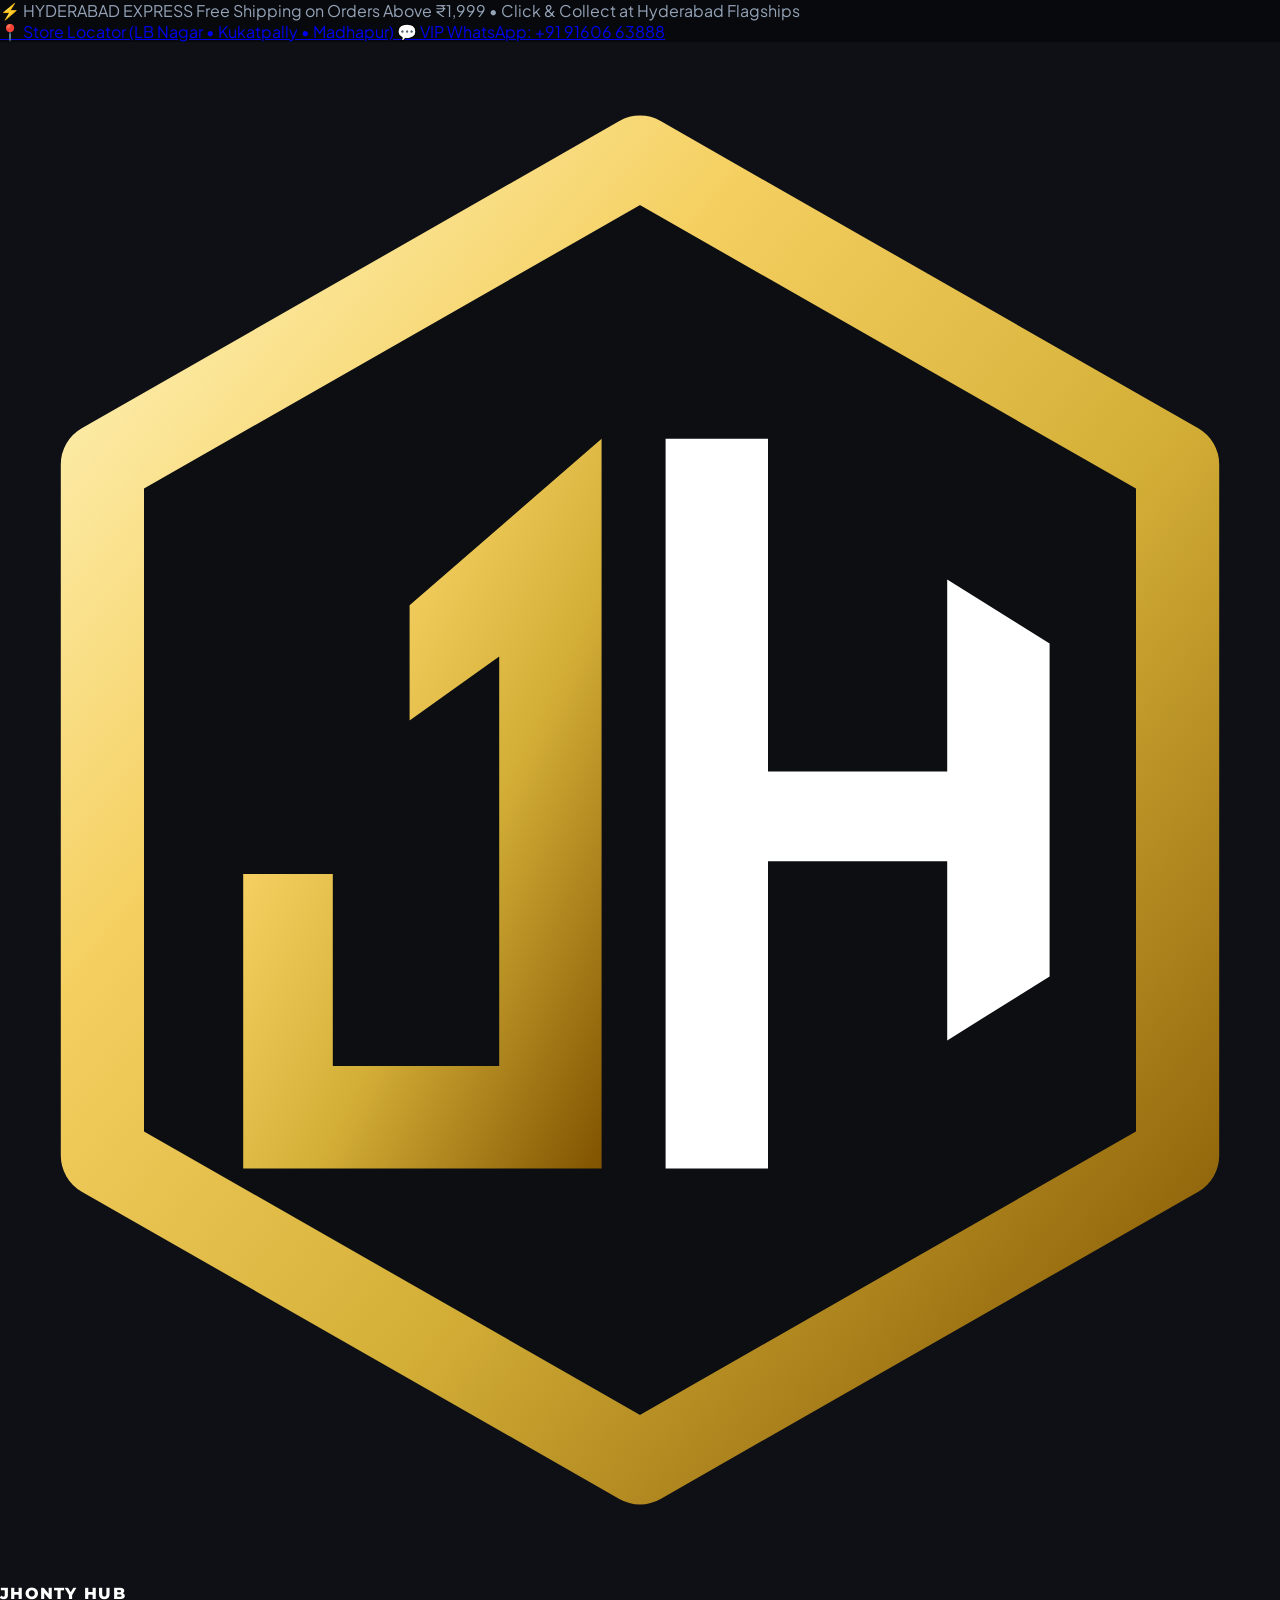
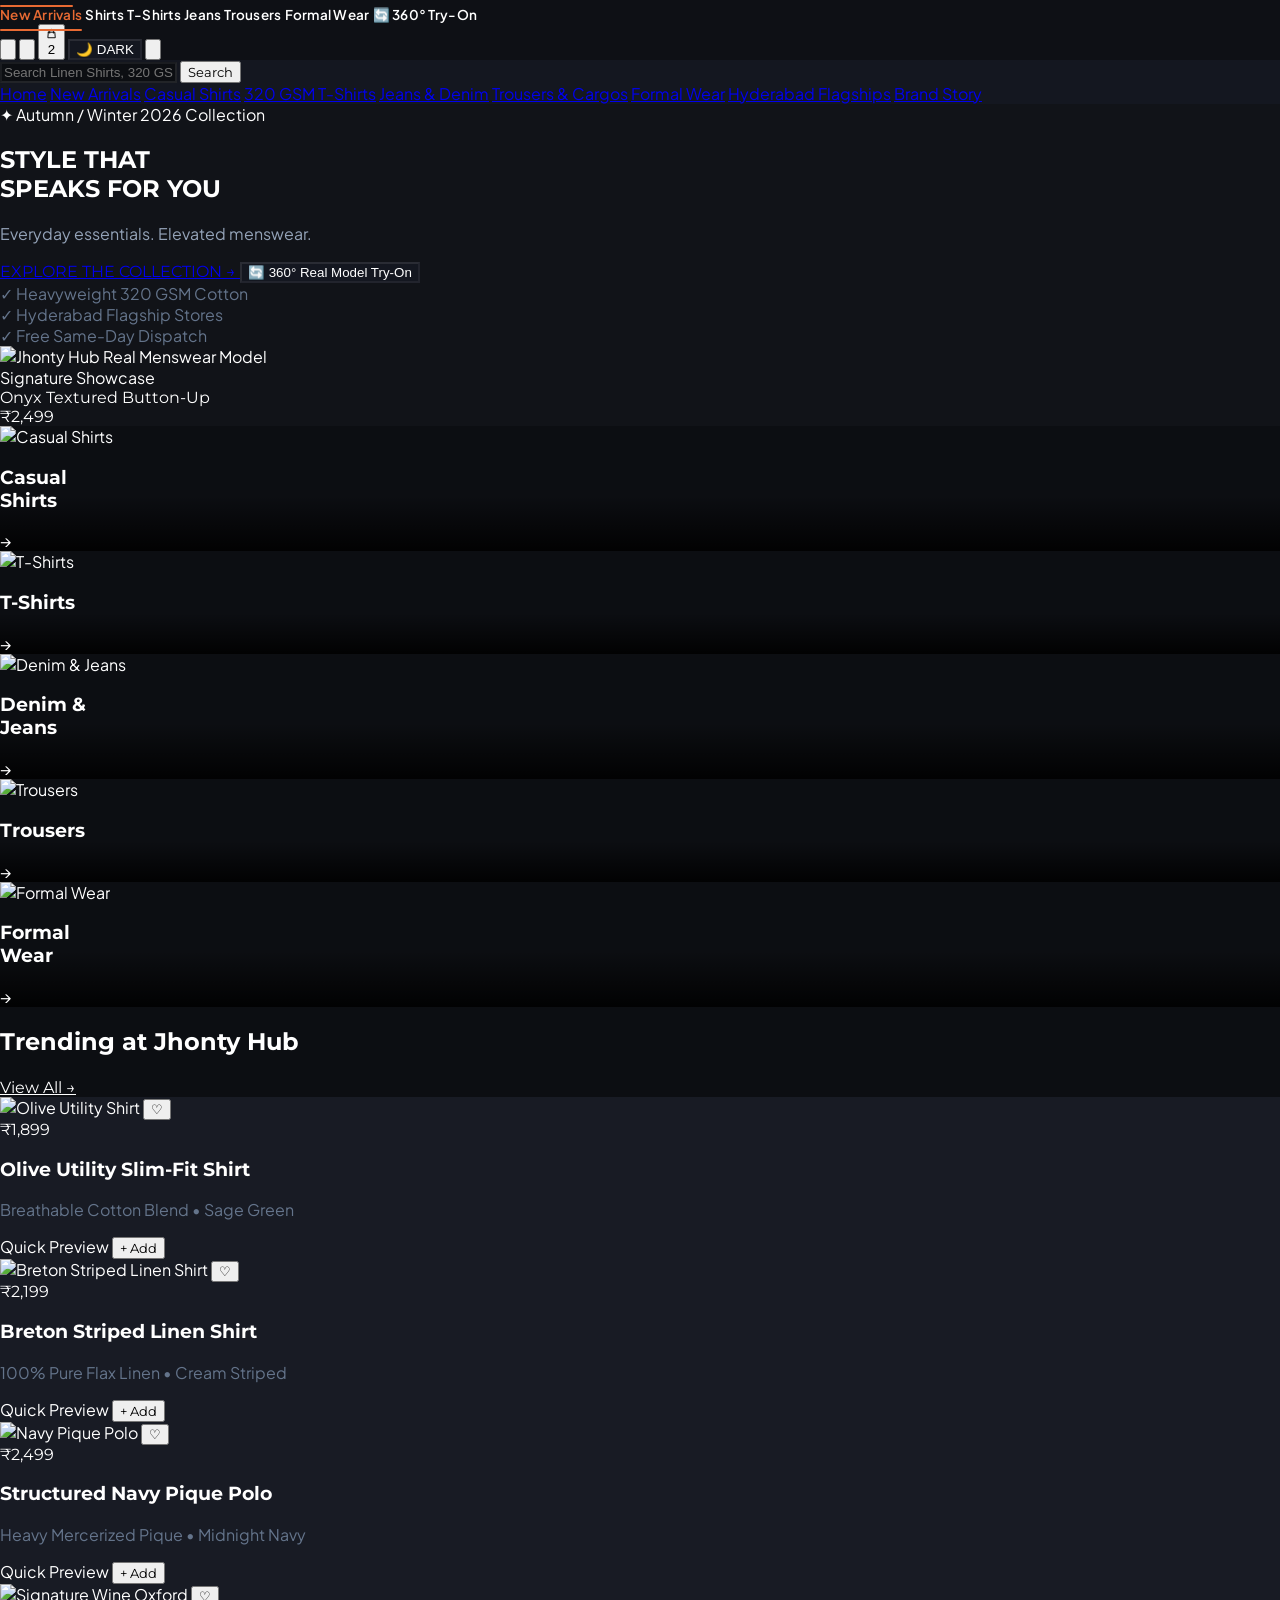
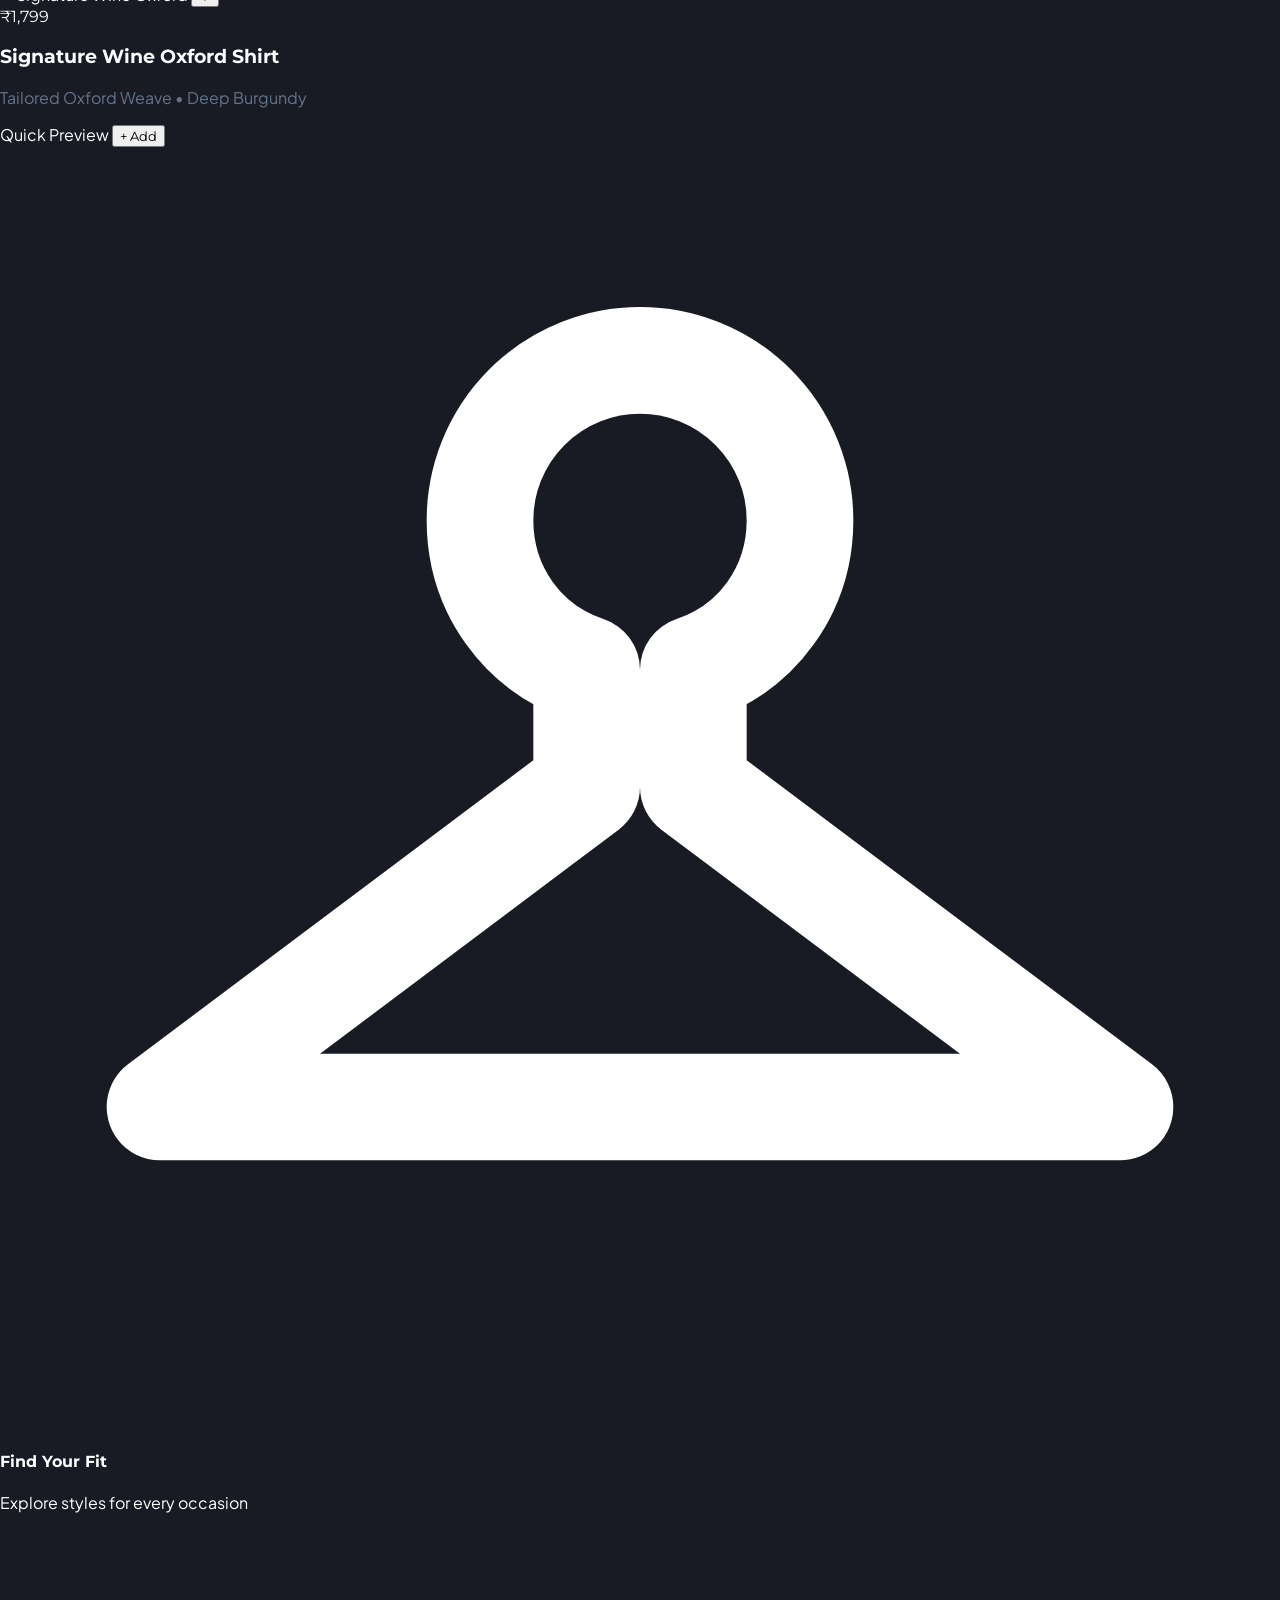
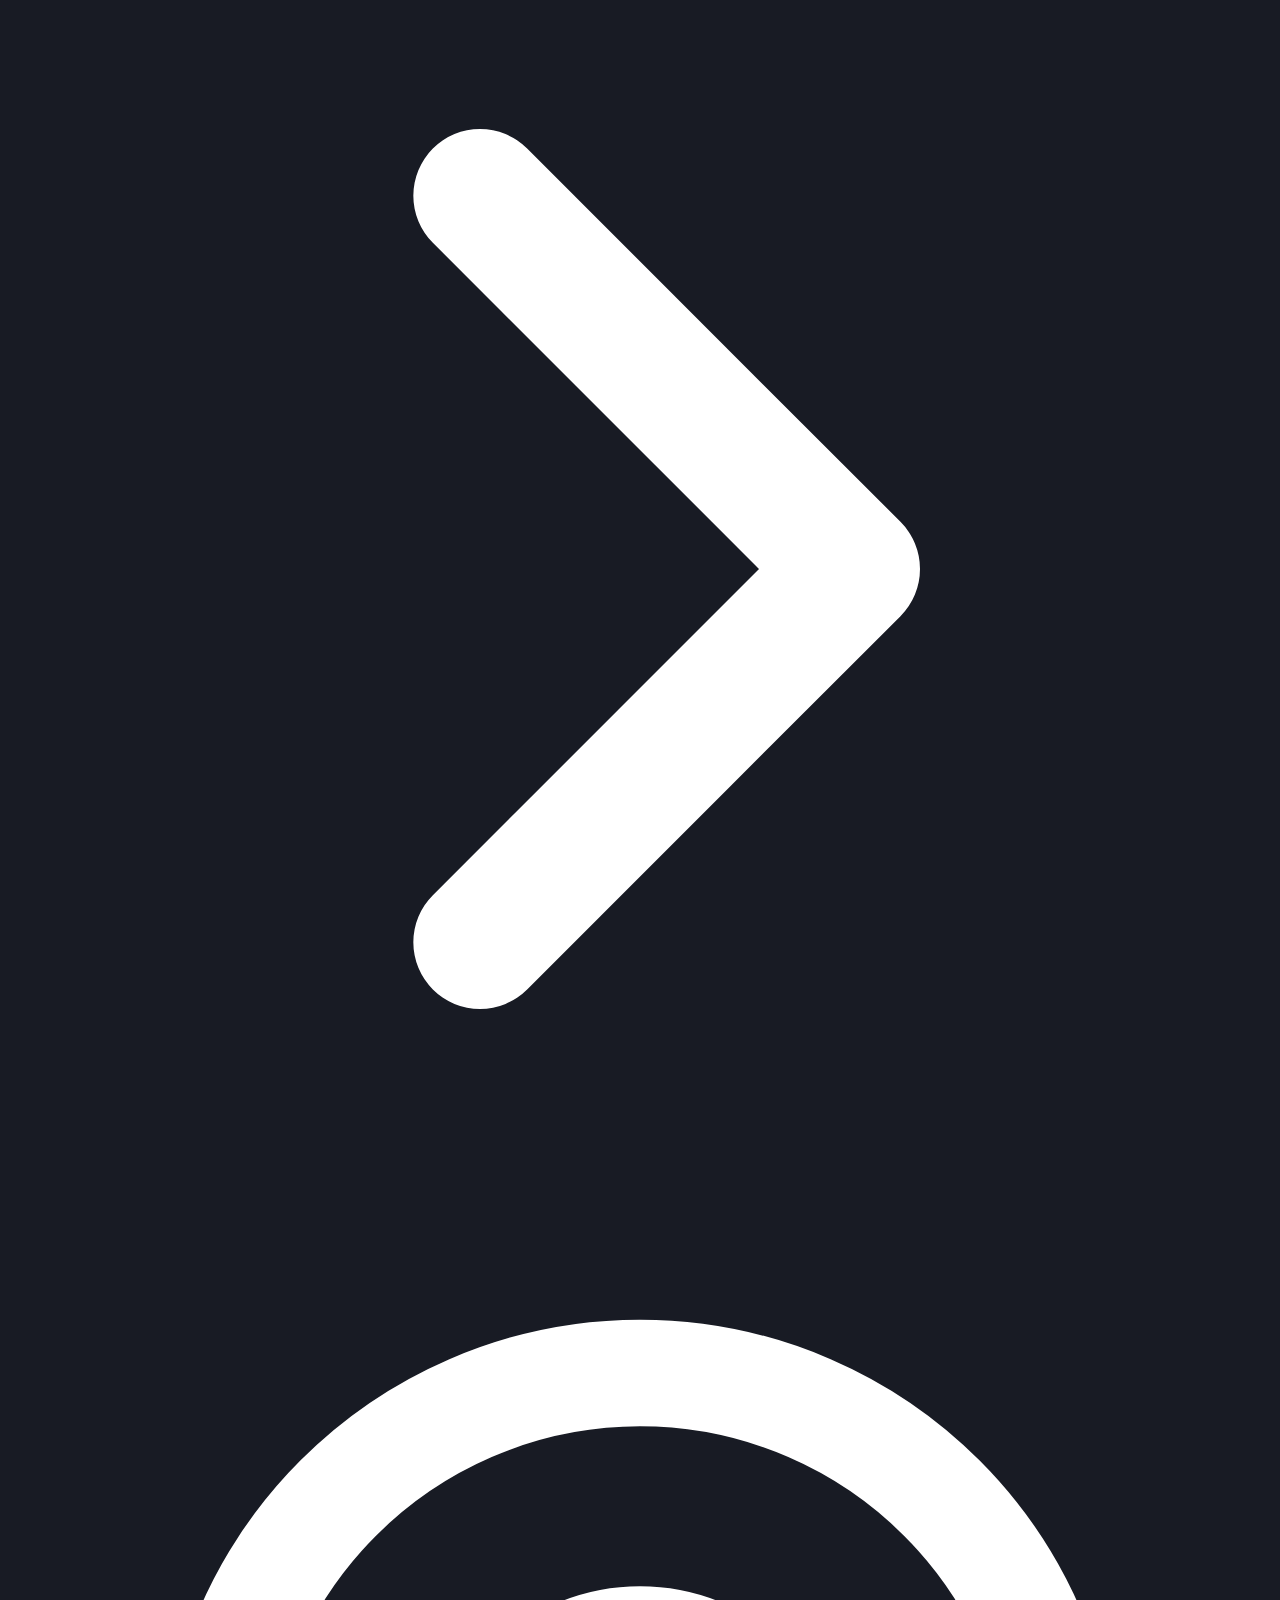
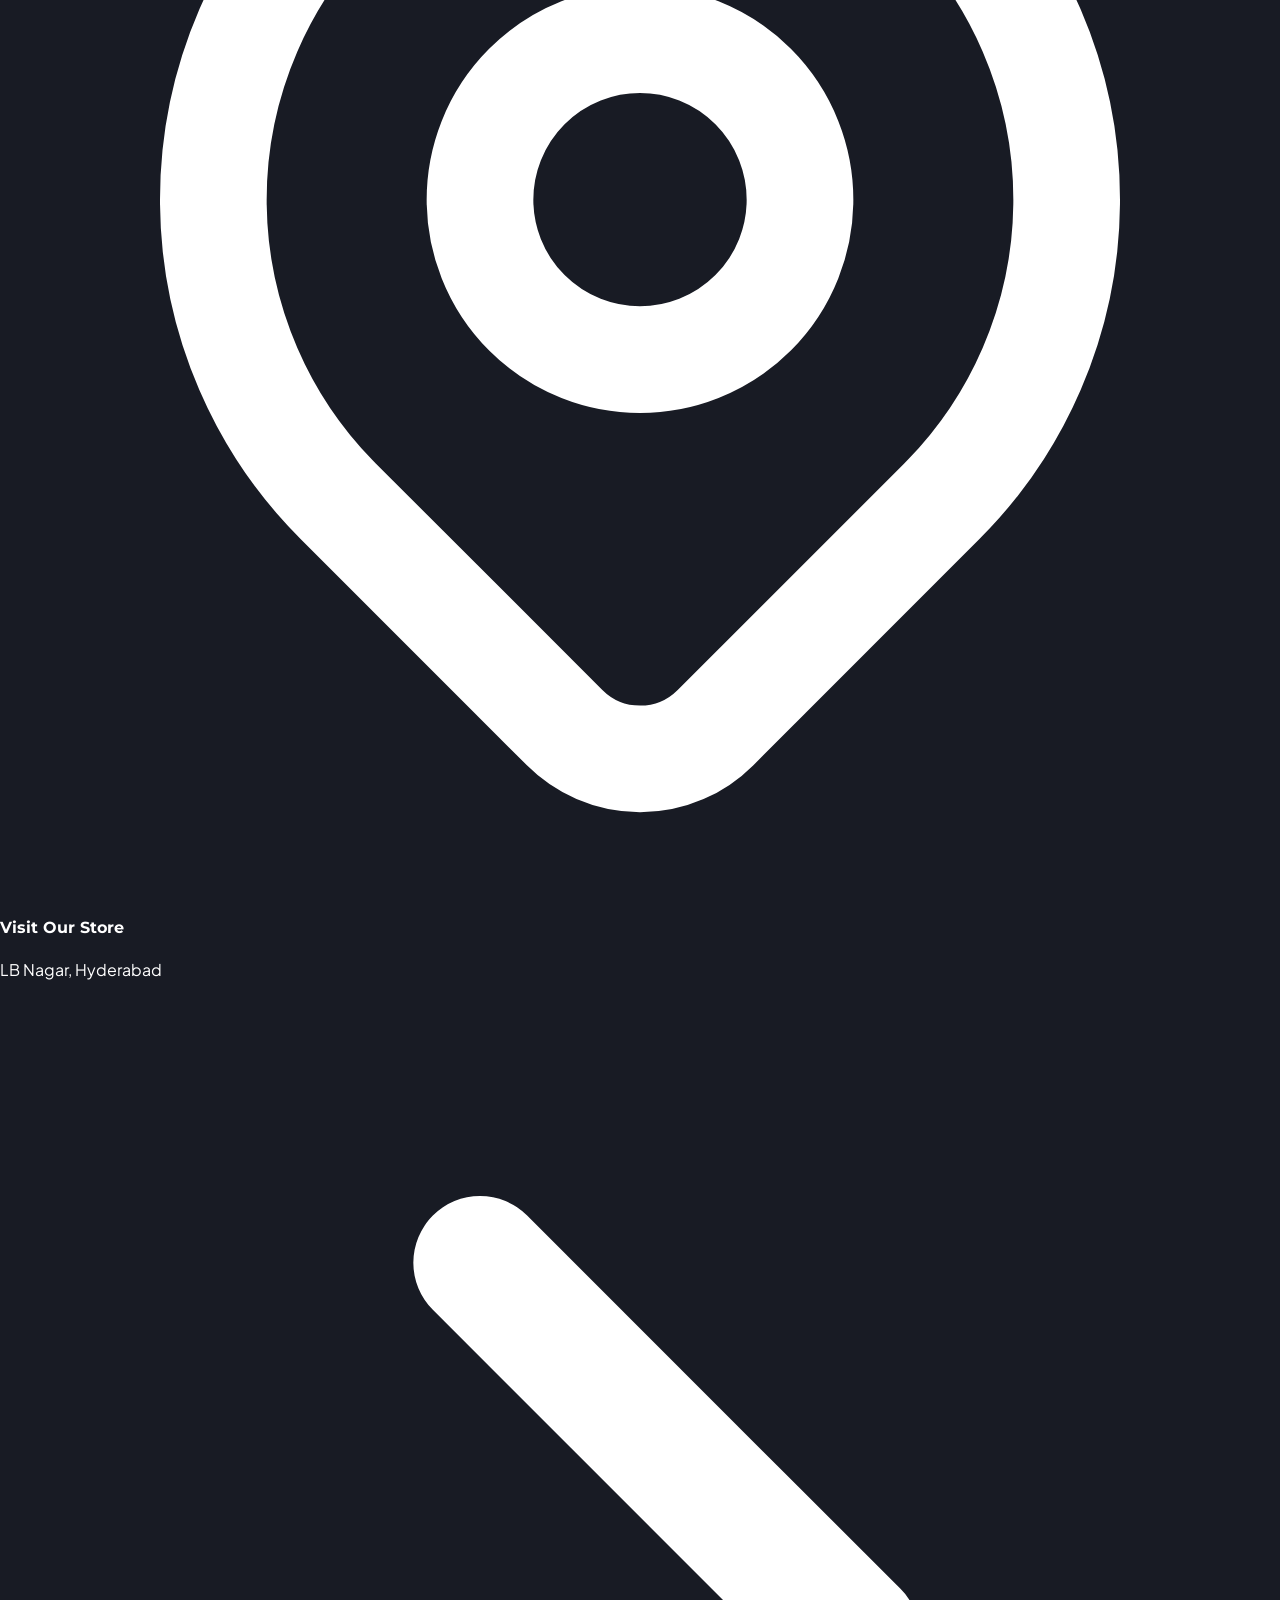
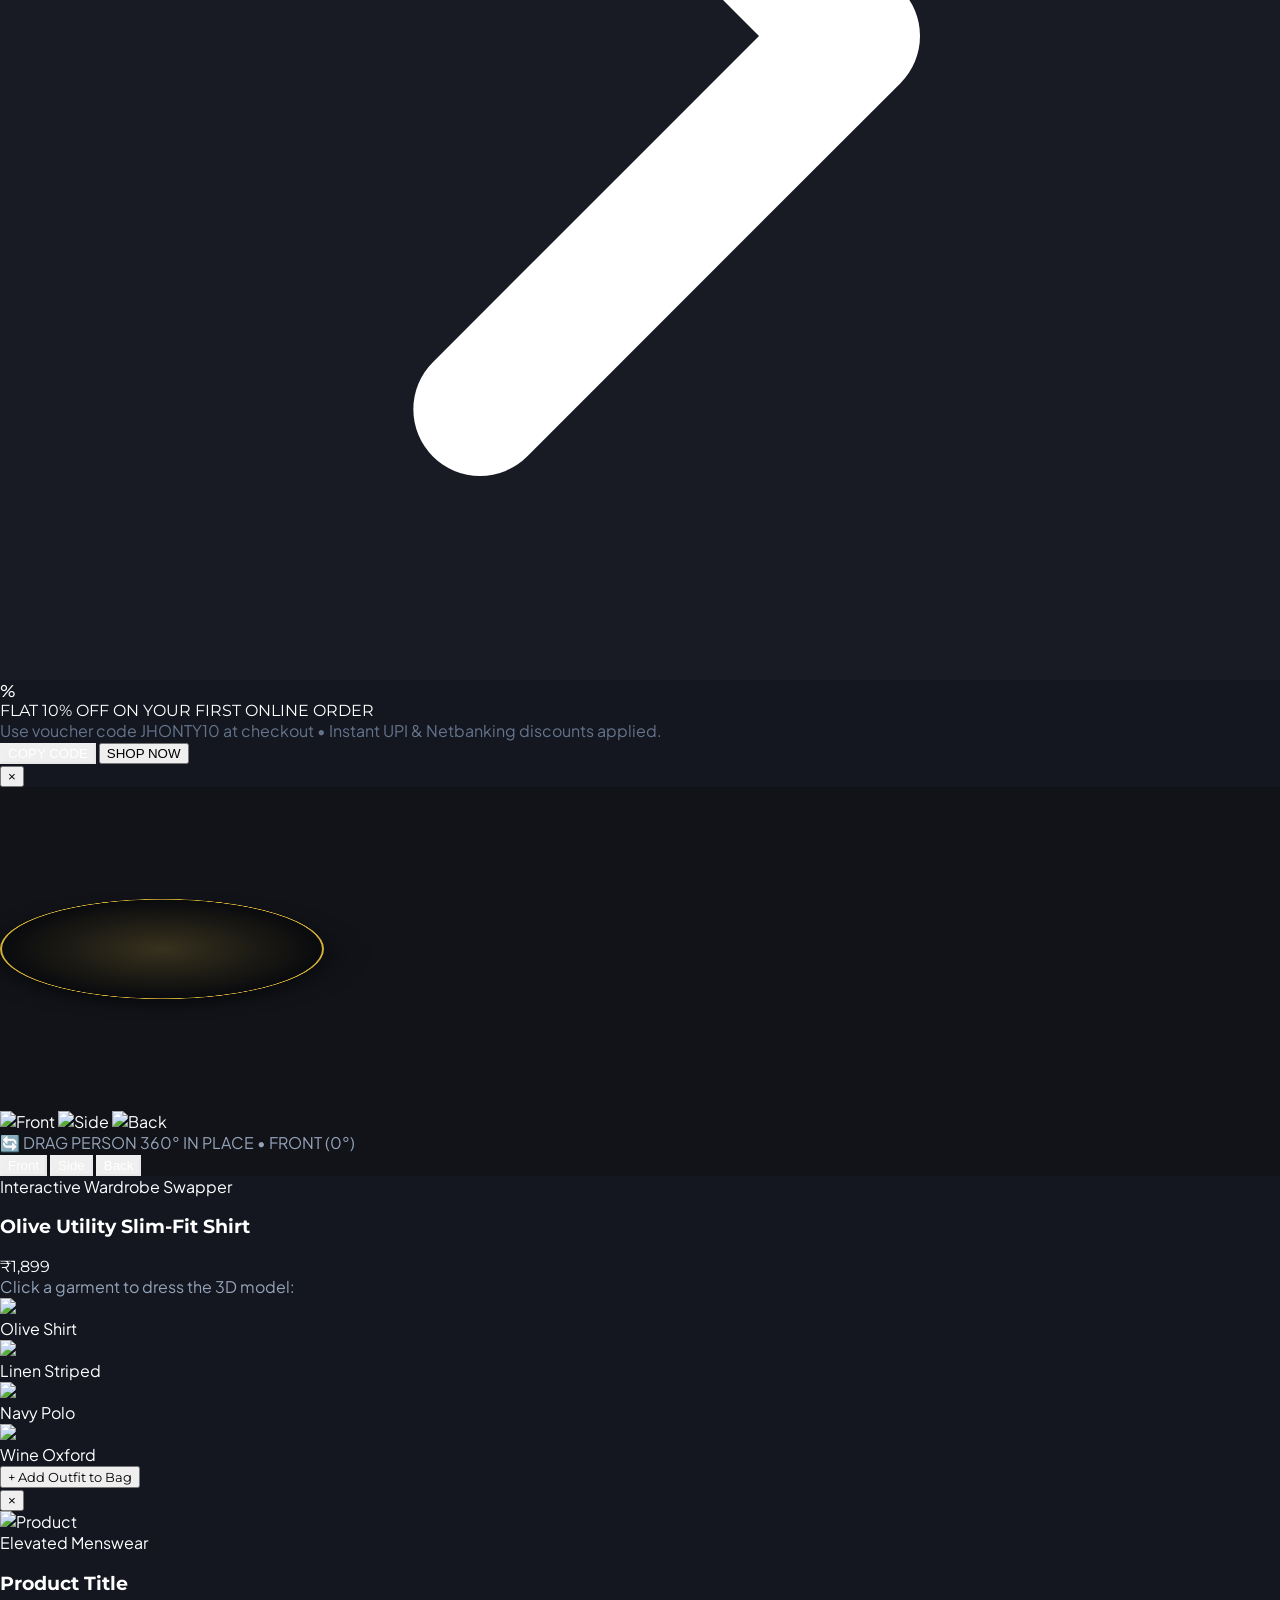
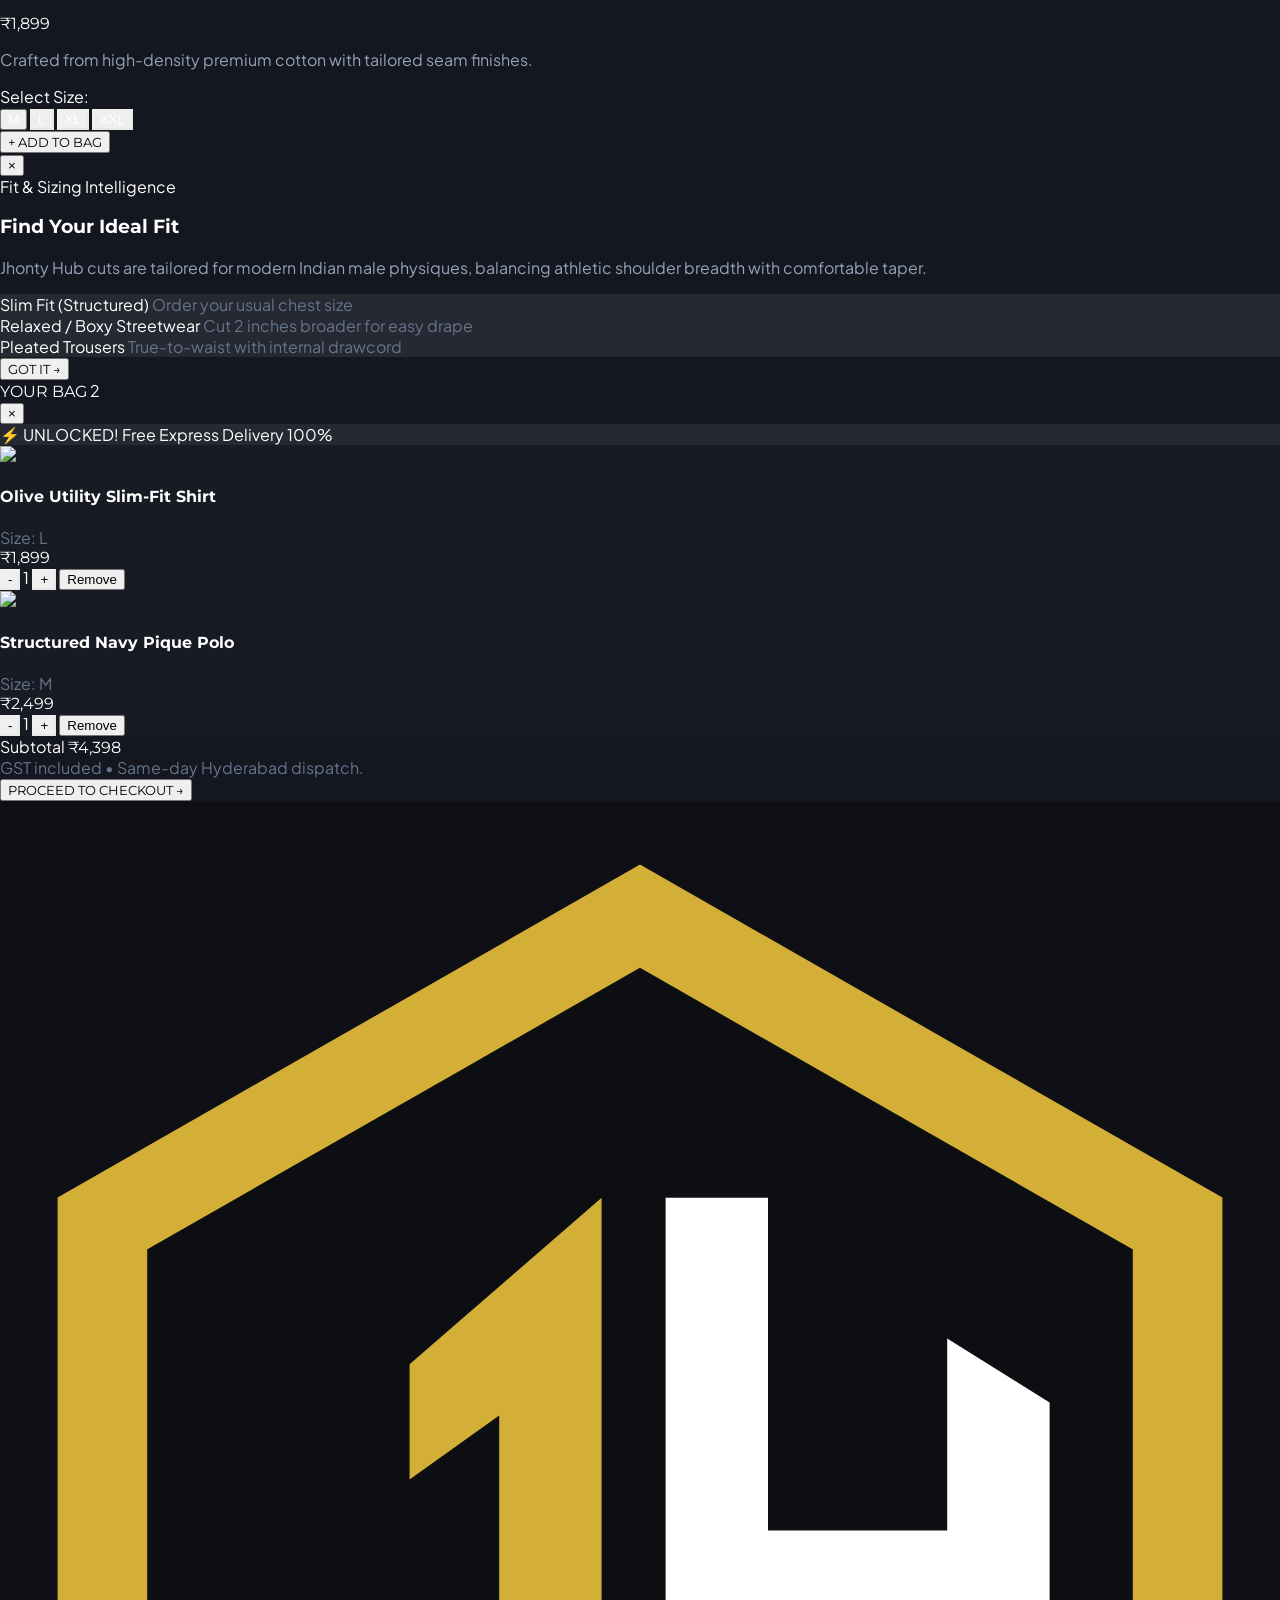
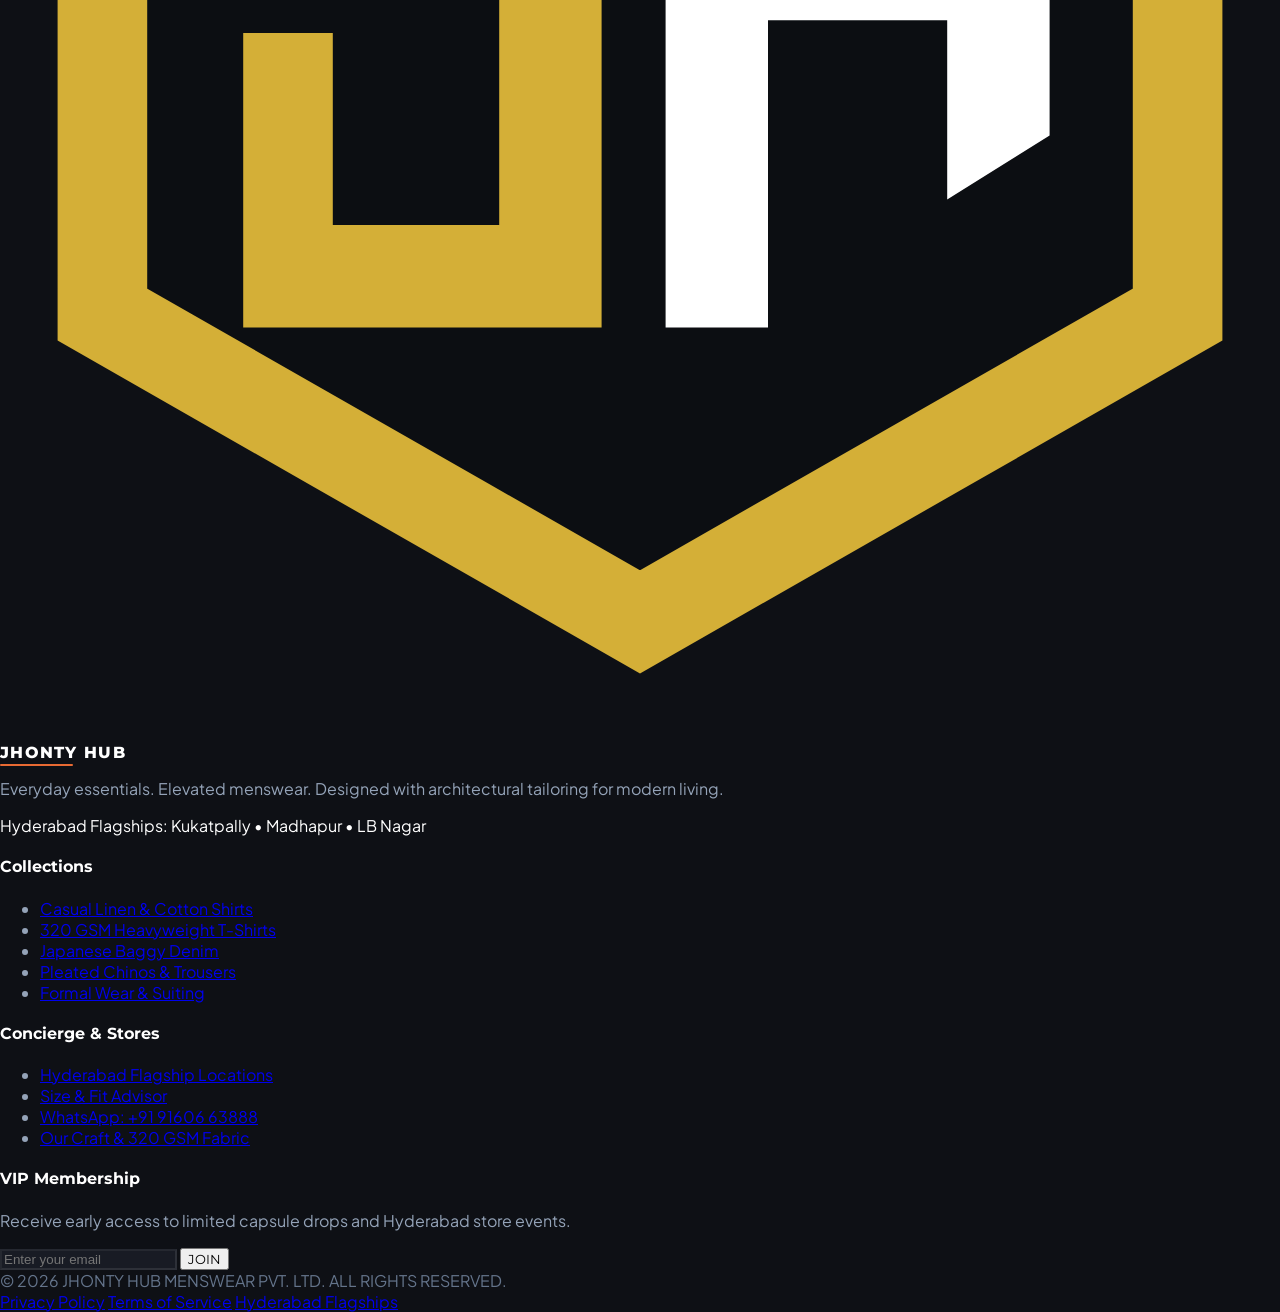
==== commit b40cef22: "Align homepage layout pixel-for-pixel with laptop mockup: unified header with orange underline nav, " ====
--- a/index.html
+++ b/index.html
@@ -3,29 +3,29 @@
 <head>
   <meta charset="UTF-8">
   <meta name="viewport" content="width=device-width, initial-scale=1.0">
-  <title>JHONTY HUB — Online Shopping for Elevated Menswear, Shirts, Tees, Denim &amp; Trousers</title>
+  <title>JHONTY HUB — Elevated Menswear | Style That Speaks For You</title>
   
   <!-- Tailwind CSS -->
   <script src="https://cdn.tailwindcss.com"></script>
   
-  <!-- Google Fonts: Montserrat (Headings) & Plus Jakarta Sans (Clean Retail Body) -->
+  <!-- Google Fonts: Montserrat (Headings) & Plus Jakarta Sans (Retail Body) -->
   <link rel="preconnect" href="https://fonts.googleapis.com">
   <link rel="preconnect" href="https://fonts.gstatic.com" crossorigin>
   <link href="https://fonts.googleapis.com/css2?family=Montserrat:wght@400;500;600;700;800;900&family=Plus+Jakarta+Sans:wght@300;400;500;600;700;800&display=swap" rel="stylesheet">
 
   <style>
     /* ==========================================================================
-       LIFESTYLE STORES CLONE WITH JHONTY HUB LUXURY THEMING
-       Fully reactive Dark Obsidian (#0C0E12) & Warm Travertine (#F5EFE6)
+       JHONTY HUB THEME SYSTEM
+       100% Reactive Dark Obsidian (#0C0E12) & Warm Travertine (#F6F1EB)
        ========================================================================== */
     :root, [data-theme="warm"] {
       --bg-page: #F6F1EB;
       --bg-surface: #FFFFFF;
       --bg-header: #FFFFFF;
-      --bg-topbar: #F3ECE1;
-      --bg-hero: #EFE8DF;
+      --bg-topbar: #EFE8DF;
+      --bg-hero: #E8E0D5;
       --bg-card: #FFFFFF;
-      --bg-subtle: #EAE2D5;
+      --bg-subtle: #EFE9E0;
       --border-color: rgba(0, 0, 0, 0.08);
       --border-light: rgba(0, 0, 0, 0.05);
       
@@ -39,12 +39,14 @@
       
       --card-shadow: 0 10px 25px rgba(0, 0, 0, 0.05);
       --badge-bg: rgba(0, 0, 0, 0.05);
+      --tile-bg: #1A1D24;
+      --tile-text: #FFFFFF;
     }
 
     [data-theme="dark"] {
       --bg-page: #0C0E12;
       --bg-surface: #141720;
-      --bg-header: #0F1116;
+      --bg-header: #0E1015;
       --bg-topbar: #08090C;
       --bg-hero: #111318;
       --bg-card: #181B24;
@@ -62,6 +64,8 @@
       
       --card-shadow: 0 15px 40px rgba(0, 0, 0, 0.6);
       --badge-bg: rgba(255, 255, 255, 0.08);
+      --tile-bg: #181B24;
+      --tile-text: #FFFFFF;
     }
 
     html, body {
@@ -73,7 +77,7 @@
       background-color: var(--bg-page);
       color: var(--text-main);
       font-family: 'Plus Jakarta Sans', sans-serif;
-      transition: background-color 0.3s ease, color 0.3s ease;
+      transition: background-color 0.25s ease, color 0.25s ease;
     }
 
     .font-brand {
@@ -96,77 +100,57 @@
       background: transparent !important;
     }
 
-    /* Signature Logo Underline (Matching the Mug & Laptop Mockup) */
+    /* Signature Logo Underline (Exact match to coffee mug & laptop header) */
     .brand-logo-text {
       position: relative;
       display: inline-block;
+      font-family: 'Montserrat', sans-serif;
+      font-weight: 800;
+      letter-spacing: 0.08em;
     }
     .brand-logo-text::after {
       content: '';
       position: absolute;
       left: 0;
-      bottom: -3px;
-      width: 62%;
+      bottom: -4px;
+      width: 58%;
       height: 2.5px;
       background-color: var(--accent-orange);
       border-radius: 9999px;
     }
 
-    /* Lifestyle Stores Secondary Navigation Ribbon */
-    .lifestyle-nav-item {
+    /* Primary Nav Link Styling */
+    .nav-item-link {
       position: relative;
-      font-size: 13px;
-      font-weight: 700;
-      letter-spacing: 0.04em;
-      text-transform: uppercase;
-      padding: 10px 0;
-      color: var(--text-secondary);
-      transition: color 0.2s ease;
+      font-size: 13.5px;
+      font-weight: 600;
+      letter-spacing: 0.02em;
+      padding: 6px 0;
+      color: var(--text-main);
+      transition: color 0.15s ease;
       cursor: pointer;
-    }
-    .lifestyle-nav-item:hover, .lifestyle-nav-item.is-active {
+      white-space: nowrap;
+    }
+    .nav-item-link:hover {
+      color: var(--accent-orange);
+    }
+    .nav-item-link.is-active {
       color: var(--accent-orange) !important;
     }
-    .lifestyle-nav-item.is-active::after {
+    .nav-item-link.is-active::after {
       content: '';
       position: absolute;
       left: 0;
       right: 0;
-      bottom: 0px;
-      height: 2.5px;
+      bottom: -2px;
+      height: 2px;
       background-color: var(--accent-orange);
       border-radius: 2px;
     }
 
-    /* Lifestyle Quick Category Circular Bubbles */
-    .lifestyle-bubble {
-      flex-shrink: 0;
-      display: flex;
-      flex-direction: column;
-      align-items: center;
-      gap: 6px;
-      cursor: pointer;
-      transition: transform 0.2s cubic-bezier(0.16, 1, 0.3, 1);
-    }
-    .lifestyle-bubble:hover {
-      transform: translateY(-3px);
-    }
-    .bubble-img-wrap {
-      width: 68px;
-      height: 68px;
-      border-radius: 50%;
-      overflow: hidden;
-      border: 2px solid var(--border-color);
-      box-shadow: 0 4px 12px rgba(0, 0, 0, 0.08);
-      transition: border-color 0.2s ease;
-    }
-    .lifestyle-bubble:hover .bubble-img-wrap {
-      border-color: var(--accent-orange);
-    }
-
     /* Card Gradient Overlay */
     .cat-gradient {
-      background: linear-gradient(180deg, rgba(0,0,0,0) 40%, rgba(0,0,0,0.85) 100%);
+      background: linear-gradient(180deg, rgba(0,0,0,0) 35%, rgba(0,0,0,0.88) 100%);
     }
 
     /* Dynamic Page Visibility */
@@ -197,238 +181,140 @@
 <body class="selection:bg-[#E86A33] selection:text-white min-h-screen flex flex-col justify-between">
 
   <!-- ==========================================================================
-       1. TOP UTILITY ANNOUNCEMENT BAR (LIFESTYLE STORES STYLE)
+       1. TOP UTILITY STRIP (HYDERABAD EXPRESS & CONCIERGE)
        ========================================================================== -->
-  <div class="border-b text-[11px] font-semibold py-2 px-4 sm:px-8 transition-colors" style="background-color: var(--bg-topbar); border-color: var(--border-color); color: var(--text-secondary);">
-    <div class="max-w-[1400px] mx-auto flex flex-col sm:flex-row items-center justify-between gap-2 text-center sm:text-left">
-      <div class="flex items-center gap-3">
+  <div class="border-b text-[11px] font-semibold py-1.5 px-4 sm:px-8 transition-colors" style="background-color: var(--bg-topbar); border-color: var(--border-color); color: var(--text-secondary);">
+    <div class="max-w-[1400px] mx-auto flex flex-col sm:flex-row items-center justify-between gap-1 text-center sm:text-left">
+      <div class="flex items-center gap-2">
         <span class="text-[#E86A33] font-bold">⚡ HYDERABAD EXPRESS</span>
-        <span>Free Shipping on Orders Above ₹1,999 &bull; Click &amp; Collect at Hyderabad Stores</span>
-      </div>
-      <div class="flex items-center gap-5 text-[11px]">
+        <span>Free Shipping on Orders Above ₹1,999 &bull; Click &amp; Collect at Hyderabad Flagships</span>
+      </div>
+      <div class="flex items-center gap-4 text-[11px]">
         <a href="#stores" onclick="navigateTo('stores')" class="hover:text-[#E86A33] transition flex items-center gap-1">
-          <span>📍 Store Locator</span>
+          <span>📍 Store Locator (LB Nagar &bull; Kukatpally &bull; Madhapur)</span>
         </a>
         <a href="https://wa.me/919160663888" target="_blank" class="hover:text-[#E86A33] transition flex items-center gap-1">
-          <span>💬 VIP Concierge: +91 91606 63888</span>
+          <span>💬 VIP WhatsApp: +91 91606 63888</span>
         </a>
-        <a href="#about" onclick="navigateTo('about')" class="hover:text-[#E86A33] transition">
-          <span>Brand Story</span>
-        </a>
       </div>
     </div>
   </div>
 
   <!-- ==========================================================================
-       2. PRIMARY BRAND HEADER (LOGO, SEARCH BAR & ACTIONS)
+       2. PRIMARY BRAND HEADER (EXACT LAPTOP SCREEN MATCH)
+       Logo with Orange Line | Center Nav: New Arrivals, Shirts, T-Shirts, Jeans, Trousers, Formal Wear | Icons
        ========================================================================== -->
   <header class="sticky top-0 z-40 transition-colors border-b backdrop-blur-xl" style="background-color: var(--bg-header); border-color: var(--border-color);">
-    <div class="max-w-[1400px] mx-auto px-4 sm:px-8 py-3.5 flex items-center justify-between gap-4 sm:gap-8">
+    <div class="max-w-[1400px] mx-auto px-4 sm:px-8 py-3.5 flex items-center justify-between gap-6">
       
-      <!-- Brand Logo: 24K Gold Hexagonal JH Emblem + JHONTY HUB with Orange Line -->
-      <a href="#home" onclick="navigateTo('home')" class="flex items-center gap-3 group flex-shrink-0">
-        <div class="w-9 h-11 flex-shrink-0 filter drop-shadow-[0_0_10px_rgba(212,175,55,0.4)] transition-transform group-hover:scale-105">
+      <!-- Brand Logo: JHONTY HUB with Signature Orange Line Underneath -->
+      <a href="#home" onclick="navigateTo('home')" class="flex items-center gap-2.5 group flex-shrink-0">
+        <div class="w-8 h-10 flex-shrink-0 filter drop-shadow-[0_0_8px_rgba(212,175,55,0.35)] transition-transform group-hover:scale-105">
           <svg xmlns="http://www.w3.org/2000/svg" viewBox="0 0 200 240" class="w-full h-full" fill="none">
             <defs>
               <linearGradient id="jhGold" x1="0%" y1="0%" x2="100%" y2="100%">
                 <stop offset="0%" stop-color="#FFF5C0" />
-                <stop offset="25%" stop-color="#F5D061" />
-                <stop offset="55%" stop-color="#D4AF37" />
-                <stop offset="85%" stop-color="#AA771C" />
+                <stop offset="30%" stop-color="#F5D061" />
+                <stop offset="60%" stop-color="#D4AF37" />
                 <stop offset="100%" stop-color="#805300" />
               </linearGradient>
-              <linearGradient id="jhPlat" x1="0%" y1="0%" x2="100%" y2="100%">
-                <stop offset="0%" stop-color="#FFFFFF" />
-                <stop offset="35%" stop-color="#F1F5F9" />
-                <stop offset="70%" stop-color="#CBD5E1" />
-                <stop offset="100%" stop-color="#64748B" />
-              </linearGradient>
             </defs>
-            <polygon points="100,18 184,66 184,174 100,222 16,174 16,66" stroke="url(#jhGold)" stroke-width="13" stroke-linejoin="round" stroke-linecap="round" fill="#0C0E12" />
-            <polygon points="100,30 172,72 172,168 100,210 28,168 28,72" stroke="rgba(245, 208, 97, 0.3)" stroke-width="1.5" fill="none" />
+            <polygon points="100,18 184,66 184,174 100,222 16,174 16,66" stroke="url(#jhGold)" stroke-width="13" stroke-linejoin="round" fill="#0C0E12" />
             <path d="M 64,88 L 94,62 L 94,176 L 38,176 L 38,130 L 52,130 L 52,160 L 78,160 L 78,96 L 64,106 Z" fill="url(#jhGold)" />
-            <path d="M 104,62 L 120,62 L 120,114 L 148,114 L 148,84 L 164,94 L 164,146 L 148,156 L 148,128 L 120,128 L 120,176 L 104,176 Z" fill="url(#jhPlat)" />
+            <path d="M 104,62 L 120,62 L 120,114 L 148,114 L 148,84 L 164,94 L 164,146 L 148,156 L 148,128 L 120,128 L 120,176 L 104,176 Z" fill="#FFFFFF" />
           </svg>
         </div>
-        <div class="brand-logo-text font-brand text-xl sm:text-2xl font-black tracking-[0.16em] uppercase" style="color: var(--text-main);">
+        <span class="brand-logo-text text-xl sm:text-2xl font-black uppercase" style="color: var(--text-main);">
           JHONTY HUB
-        </div>
+        </span>
       </a>
 
-      <!-- Lifestyle Stores Center Search Bar -->
-      <div class="hidden md:flex flex-grow max-w-xl relative">
+      <!-- Center Primary Navigation (Exact match to Laptop Mockup) -->
+      <nav class="hidden lg:flex items-center space-x-7 text-sm font-semibold">
+        <span onclick="navigateTo('shop', 'all')" class="nav-item-link is-active" id="nav-new-arrivals">New Arrivals</span>
+        <span onclick="navigateTo('shop', 'shirts')" class="nav-item-link" id="nav-shirts">Shirts</span>
+        <span onclick="navigateTo('shop', 'tshirts')" class="nav-item-link" id="nav-tshirts">T-Shirts</span>
+        <span onclick="navigateTo('shop', 'jeans')" class="nav-item-link" id="nav-jeans">Jeans</span>
+        <span onclick="navigateTo('shop', 'trousers')" class="nav-item-link" id="nav-trousers">Trousers</span>
+        <span onclick="navigateTo('shop', 'formal')" class="nav-item-link" id="nav-formal">Formal Wear</span>
+        <span onclick="openTurntableModal()" class="nav-item-link text-[#E86A33] flex items-center gap-1 font-bold">
+          <span>🔄 360° Try-On</span>
+        </span>
+      </nav>
+
+      <!-- Right Utility Actions: Search, User, Bag & Theme Switcher -->
+      <div class="flex items-center space-x-3 sm:space-x-4" style="color: var(--text-main);">
+        
+        <!-- Search Trigger Icon -->
+        <button onclick="toggleSearchBar()" class="p-2 rounded-full hover:bg-black/5 dark:hover:bg-white/10 transition" title="Search Collections">
+          <svg class="w-5 h-5" fill="none" stroke="currentColor" viewBox="0 0 24 24"><path stroke-linecap="round" stroke-linejoin="round" stroke-width="2.2" d="M21 21l-6-6m2-5a7 7 0 11-14 0 7 7 0 0114 0z"></path></svg>
+        </button>
+
+        <!-- Account / Sign In Icon -->
+        <button onclick="openAccountModal()" class="p-2 rounded-full hover:bg-black/5 dark:hover:bg-white/10 transition" title="VIP Account">
+          <svg class="w-5 h-5" fill="none" stroke="currentColor" viewBox="0 0 24 24"><path stroke-linecap="round" stroke-linejoin="round" stroke-width="2" d="M16 7a4 4 0 11-8 0 4 4 0 018 0zM12 14a7 7 0 00-7 7h14a7 7 0 00-7-7z"></path></svg>
+        </button>
+
+        <!-- Shopping Bag Trigger with Counter -->
+        <button onclick="toggleBag(true)" class="p-2 rounded-full hover:bg-black/5 dark:hover:bg-white/10 transition relative" title="Shopping Bag">
+          <svg class="w-5 h-5" fill="none" stroke="currentColor" viewBox="0 0 24 24"><path stroke-linecap="round" stroke-linejoin="round" stroke-width="2" d="M16 11V7a4 4 0 00-8 0v4M5 9h14l1 12H4L5 9z"></path></svg>
+          <span id="header-bag-count" class="absolute 0 top-0.5 right-0.5 w-4 h-4 rounded-full bg-[#E86A33] text-white text-[10px] font-black flex items-center justify-center">2</span>
+        </button>
+
+        <!-- 100% WORKING DARK / WARM THEME SWITCHER -->
+        <button onclick="toggleTheme()" class="px-3 py-1.5 rounded-full border transition flex items-center gap-1.5 text-xs font-bold shadow-sm" 
+                style="border-color: var(--border-color); background-color: var(--bg-surface); color: var(--text-main);" 
+                title="Toggle Dark / Warm Theme">
+          <span id="themeEmoji">🌙</span>
+          <span id="themeText" class="hidden sm:inline text-[11px] font-bold">DARK</span>
+        </button>
+
+        <!-- Mobile Menu Toggle Button -->
+        <button onclick="toggleMobileMenu()" class="lg:hidden p-1.5 text-slate-400 hover:text-[#E86A33]">
+          <svg class="w-6 h-6" fill="none" stroke="currentColor" viewBox="0 0 24 24"><path stroke-linecap="round" stroke-linejoin="round" stroke-width="2" d="M4 6h16M4 12h16m-7 6h7"></path></svg>
+        </button>
+
+      </div>
+
+    </div>
+
+    <!-- Expandable Search Bar Drawer -->
+    <div id="search-drawer" class="hidden border-t px-4 sm:px-8 py-3 transition-colors" style="background-color: var(--bg-surface); border-color: var(--border-color);">
+      <div class="max-w-[800px] mx-auto flex items-center gap-3">
         <input type="text" 
                id="global-search-input"
                onkeydown="if(event.key==='Enter') executeSearch()"
-               placeholder="What are you looking for? (e.g. Linen Shirts, 320 GSM Tees, Baggy Jeans, Trousers...)" 
-               class="w-full py-2.5 pl-11 pr-4 rounded-full text-xs font-medium border outline-none transition focus:border-[#E86A33]"
+               placeholder="Search Linen Shirts, 320 GSM Tees, Japanese Denim, Pleated Trousers..." 
+               class="flex-grow py-2.5 px-4 rounded-full text-xs font-medium border outline-none transition focus:border-[#E86A33]"
                style="background-color: var(--bg-page); border-color: var(--border-color); color: var(--text-main);">
-        <button onclick="executeSearch()" class="absolute left-3.5 top-1/2 -translate-y-1/2 text-slate-400 hover:text-[#E86A33]">
-          <svg class="w-4 h-4" fill="none" stroke="currentColor" viewBox="0 0 24 24"><path stroke-linecap="round" stroke-linejoin="round" stroke-width="2.2" d="M21 21l-6-6m2-5a7 7 0 11-14 0 7 7 0 0114 0z"></path></svg>
+        <button onclick="executeSearch()" class="px-5 py-2.5 rounded-full bg-[#E86A33] text-white font-brand text-xs font-bold uppercase">
+          Search
         </button>
-      </div>
-
-      <!-- Right Utility Actions (Stores, Wishlist, Bag, Theme Toggle) -->
-      <div class="flex items-center space-x-3 sm:space-x-5" style="color: var(--text-main);">
-        
-        <!-- Store Locator Icon -->
-        <a href="#stores" onclick="navigateTo('stores')" class="hidden sm:flex flex-col items-center text-[10px] font-bold hover:text-[#E86A33] transition" title="Hyderabad Stores">
-          <svg class="w-5 h-5 mb-0.5" fill="none" stroke="currentColor" viewBox="0 0 24 24"><path stroke-linecap="round" stroke-linejoin="round" stroke-width="2" d="M17.657 16.657L13.414 20.9a1.998 1.998 0 01-2.827 0l-4.244-4.243a8 8 0 1111.314 0z"></path><path stroke-linecap="round" stroke-linejoin="round" stroke-width="2" d="M15 11a3 3 0 11-6 0 3 3 0 016 0z"></path></svg>
-          <span>Stores</span>
-        </a>
-
-        <!-- Wishlist Icon -->
-        <a href="javascript:alert('Wishlist: 2 exclusive Jhonty drops saved.')" class="flex flex-col items-center text-[10px] font-bold hover:text-[#E86A33] transition" title="Wishlist">
-          <div class="relative">
-            <svg class="w-5 h-5 mb-0.5" fill="none" stroke="currentColor" viewBox="0 0 24 24"><path stroke-linecap="round" stroke-linejoin="round" stroke-width="2" d="M4.318 6.318a4.5 4.5 0 000 6.364L12 20.364l7.682-7.682a4.5 4.5 0 00-6.364-6.364L12 7.636l-1.318-1.318a4.5 4.5 0 00-6.364 0z"></path></svg>
-            <span class="absolute -top-1 -right-2 w-3.5 h-3.5 rounded-full bg-slate-700 text-white text-[9px] font-black flex items-center justify-center">2</span>
-          </div>
-          <span class="hidden sm:inline">Wishlist</span>
-        </a>
-
-        <!-- Shopping Bag Trigger with Counter -->
-        <button onclick="toggleBag(true)" class="flex flex-col items-center text-[10px] font-bold hover:text-[#E86A33] transition relative" title="Your Bag">
-          <div class="relative">
-            <svg class="w-5 h-5 mb-0.5" fill="none" stroke="currentColor" viewBox="0 0 24 24"><path stroke-linecap="round" stroke-linejoin="round" stroke-width="2" d="M16 11V7a4 4 0 00-8 0v4M5 9h14l1 12H4L5 9z"></path></svg>
-            <span id="header-bag-count" class="absolute -top-1 -right-2 w-4 h-4 rounded-full bg-[#E86A33] text-white text-[10px] font-black flex items-center justify-center">2</span>
-          </div>
-          <span class="hidden sm:inline">Bag</span>
-        </button>
-
-        <!-- Sign In Button -->
-        <button onclick="openAccountModal()" class="hidden sm:flex flex-col items-center text-[10px] font-bold hover:text-[#E86A33] transition" title="Sign In">
-          <svg class="w-5 h-5 mb-0.5" fill="none" stroke="currentColor" viewBox="0 0 24 24"><path stroke-linecap="round" stroke-linejoin="round" stroke-width="2" d="M16 7a4 4 0 11-8 0 4 4 0 018 0zM12 14a7 7 0 00-7 7h14a7 7 0 00-7-7z"></path></svg>
-          <span>Sign In</span>
-        </button>
-
-        <!-- 100% BULLETPROOF THEME TOGGLE BUTTON -->
-        <button onclick="toggleTheme()" class="px-3 py-1.5 rounded-full border transition flex items-center gap-1.5 text-xs font-bold shadow-sm" 
-                style="border-color: var(--border-color); background-color: var(--bg-surface); color: var(--text-main);" 
-                title="Toggle Dark / Light Theme">
-          <span id="themeEmoji">🌙</span>
-          <span id="themeText" class="hidden sm:inline text-[11px] font-bold">DARK</span>
-        </button>
-
-        <!-- Mobile Menu Toggle Button -->
-        <button onclick="toggleMobileMenu()" class="lg:hidden p-1 text-slate-400 hover:text-[#E86A33]">
-          <svg class="w-6 h-6" fill="none" stroke="currentColor" viewBox="0 0 24 24"><path stroke-linecap="round" stroke-linejoin="round" stroke-width="2" d="M4 6h16M4 12h16m-7 6h7"></path></svg>
-        </button>
-
-      </div>
-
-    </div>
-
-    <!-- Secondary Department Mega-Menu Bar (Lifestyle Stores Style) -->
-    <div class="hidden lg:block border-t transition-colors" style="background-color: var(--bg-surface); border-color: var(--border-color);">
-      <div class="max-w-[1400px] mx-auto px-8 flex items-center justify-between gap-6">
-        <div class="flex items-center space-x-8">
-          <span onclick="navigateTo('shop', 'all')" class="lifestyle-nav-item is-active" id="subnav-all">ALL COLLECTIONS</span>
-          <span onclick="navigateTo('shop', 'shirts')" class="lifestyle-nav-item" id="subnav-shirts">SHIRTS</span>
-          <span onclick="navigateTo('shop', 'tshirts')" class="lifestyle-nav-item" id="subnav-tshirts">T-SHIRTS (320 GSM)</span>
-          <span onclick="navigateTo('shop', 'jeans')" class="lifestyle-nav-item" id="subnav-jeans">JEANS &amp; DENIM</span>
-          <span onclick="navigateTo('shop', 'trousers')" class="lifestyle-nav-item" id="subnav-trousers">TROUSERS &amp; CARGOS</span>
-          <span onclick="navigateTo('shop', 'jackets')" class="lifestyle-nav-item" id="subnav-jackets">JACKETS &amp; HOODIES</span>
-          <span onclick="openTurntableModal()" class="lifestyle-nav-item text-[#E86A33] flex items-center gap-1">
-            <span>🔄 360° TRY-ON</span>
-          </span>
-        </div>
-        <div class="text-[11px] font-bold text-[#E86A33] tracking-wider uppercase">
-          ✦ SAME-DAY DISPATCH IN HYDERABAD
-        </div>
       </div>
     </div>
 
     <!-- Mobile Drawer Navigation -->
     <div id="mobile-nav-drawer" class="lg:hidden hidden px-6 py-4 border-t space-y-2.5 text-sm font-semibold" style="border-color: var(--border-color); background-color: var(--bg-surface);">
       <a href="#home" onclick="navigateTo('home'); toggleMobileMenu();" class="block py-1 hover:text-[#E86A33]">Home</a>
-      <a href="#shop" onclick="navigateTo('shop', 'all'); toggleMobileMenu();" class="block py-1 hover:text-[#E86A33]">All Collections</a>
-      <a href="#shirts" onclick="navigateTo('shop', 'shirts'); toggleMobileMenu();" class="block py-1 hover:text-[#E86A33]">Casual &amp; Oxford Shirts</a>
+      <a href="#shop" onclick="navigateTo('shop', 'all'); toggleMobileMenu();" class="block py-1 hover:text-[#E86A33]">New Arrivals</a>
+      <a href="#shirts" onclick="navigateTo('shop', 'shirts'); toggleMobileMenu();" class="block py-1 hover:text-[#E86A33]">Casual Shirts</a>
       <a href="#tshirts" onclick="navigateTo('shop', 'tshirts'); toggleMobileMenu();" class="block py-1 hover:text-[#E86A33]">320 GSM T-Shirts</a>
-      <a href="#jeans" onclick="navigateTo('shop', 'jeans'); toggleMobileMenu();" class="block py-1 hover:text-[#E86A33]">Japanese Baggy Jeans</a>
-      <a href="#trousers" onclick="navigateTo('shop', 'trousers'); toggleMobileMenu();" class="block py-1 hover:text-[#E86A33]">Pleated Chinos &amp; Cargos</a>
+      <a href="#jeans" onclick="navigateTo('shop', 'jeans'); toggleMobileMenu();" class="block py-1 hover:text-[#E86A33]">Jeans &amp; Denim</a>
+      <a href="#trousers" onclick="navigateTo('shop', 'trousers'); toggleMobileMenu();" class="block py-1 hover:text-[#E86A33]">Trousers &amp; Cargos</a>
+      <a href="#formal" onclick="navigateTo('shop', 'formal'); toggleMobileMenu();" class="block py-1 hover:text-[#E86A33]">Formal Wear</a>
       <a href="#stores" onclick="navigateTo('stores'); toggleMobileMenu();" class="block py-1 hover:text-[#E86A33]">Hyderabad Flagships</a>
-      <a href="#about" onclick="navigateTo('about'); toggleMobileMenu();" class="block py-1 hover:text-[#E86A33]">About Jhonty Hub</a>
+      <a href="#about" onclick="navigateTo('about'); toggleMobileMenu();" class="block py-1 hover:text-[#E86A33]">Brand Story</a>
     </div>
   </header>
 
   <!-- ==========================================================================
-       PAGE 1: HOME PAGE (LIFESTYLE STORES CLONE WITH EXACT LAPTOP HERO DESIGN)
+       PAGE 1: HOME PAGE (EXACT MATCH TO USER'S LAPTOP MOCKUP SCREENSHOT)
        ========================================================================== -->
   <main id="page-home" class="page-view is-visible flex-grow">
     
-    <!-- LIFESTYLE CIRCULAR DEPARTMENT BUBBLE CAROUSEL -->
-    <section class="py-5 px-4 sm:px-8 border-b transition-colors" style="background-color: var(--bg-surface); border-color: var(--border-color);">
-      <div class="max-w-[1400px] mx-auto flex items-center justify-between gap-4 overflow-x-auto py-1">
-        
-        <div onclick="navigateTo('shop', 'shirts')" class="lifestyle-bubble">
-          <div class="bubble-img-wrap">
-            <img src="https://images.unsplash.com/photo-1598033129183-c4f50c736f10?auto=format&fit=crop&w=200&q=80" alt="Casual Shirts" class="w-full h-full object-cover">
-          </div>
-          <span class="text-[11px] font-bold text-center" style="color: var(--text-main);">Shirts</span>
-        </div>
-
-        <div onclick="navigateTo('shop', 'tshirts')" class="lifestyle-bubble">
-          <div class="bubble-img-wrap">
-            <img src="https://images.unsplash.com/photo-1521572267360-ee0c2909d518?auto=format&fit=crop&w=200&q=80" alt="320 GSM Tees" class="w-full h-full object-cover">
-          </div>
-          <span class="text-[11px] font-bold text-center" style="color: var(--text-main);">320 GSM Tees</span>
-        </div>
-
-        <div onclick="navigateTo('shop', 'shirts')" class="lifestyle-bubble">
-          <div class="bubble-img-wrap">
-            <img src="https://images.unsplash.com/photo-1602810318383-e386cc2a3ccf?auto=format&fit=crop&w=200&q=80" alt="Linen Overshirts" class="w-full h-full object-cover">
-          </div>
-          <span class="text-[11px] font-bold text-center" style="color: var(--text-main);">Linen Shirts</span>
-        </div>
-
-        <div onclick="navigateTo('shop', 'jeans')" class="lifestyle-bubble">
-          <div class="bubble-img-wrap">
-            <img src="https://images.unsplash.com/photo-1542272604-780c96856592?auto=format&fit=crop&w=200&q=80" alt="Baggy Denim" class="w-full h-full object-cover">
-          </div>
-          <span class="text-[11px] font-bold text-center" style="color: var(--text-main);">Baggy Jeans</span>
-        </div>
-
-        <div onclick="navigateTo('shop', 'trousers')" class="lifestyle-bubble">
-          <div class="bubble-img-wrap">
-            <img src="https://images.unsplash.com/photo-1624378439575-d8705ad7ae80?auto=format&fit=crop&w=200&q=80" alt="Chinos" class="w-full h-full object-cover">
-          </div>
-          <span class="text-[11px] font-bold text-center" style="color: var(--text-main);">Trousers</span>
-        </div>
-
-        <div onclick="navigateTo('shop', 'trousers')" class="lifestyle-bubble">
-          <div class="bubble-img-wrap">
-            <img src="https://images.unsplash.com/photo-1473966968600-fa801b869a1a?auto=format&fit=crop&w=200&q=80" alt="Parachute Cargos" class="w-full h-full object-cover">
-          </div>
-          <span class="text-[11px] font-bold text-center" style="color: var(--text-main);">Parachute Cargos</span>
-        </div>
-
-        <div onclick="navigateTo('shop', 'jackets')" class="lifestyle-bubble">
-          <div class="bubble-img-wrap">
-            <img src="https://images.unsplash.com/photo-1551028719-00167b16eac5?auto=format&fit=crop&w=200&q=80" alt="Bomber Jackets" class="w-full h-full object-cover">
-          </div>
-          <span class="text-[11px] font-bold text-center" style="color: var(--text-main);">Jackets</span>
-        </div>
-
-        <div onclick="navigateTo('shop', 'formal')" class="lifestyle-bubble">
-          <div class="bubble-img-wrap">
-            <img src="https://images.unsplash.com/photo-1489987707025-afc232f7ea0f?auto=format&fit=crop&w=200&q=80" alt="Formal Wear" class="w-full h-full object-cover">
-          </div>
-          <span class="text-[11px] font-bold text-center" style="color: var(--text-main);">Formal Wear</span>
-        </div>
-
-        <div onclick="navigateTo('stores')" class="lifestyle-bubble">
-          <div class="bubble-img-wrap border-amber-400 bg-amber-400/10 flex items-center justify-center">
-            <span class="text-xl">📍</span>
-          </div>
-          <span class="text-[11px] font-bold text-center text-[#E86A33]">Flagships</span>
-        </div>
-
-      </div>
-    </section>
-
     <!-- HERO SECTION: "STYLE THAT SPEAKS FOR YOU" (EXACT LAPTOP SCREEN MATCH) -->
     <section class="relative overflow-hidden border-b transition-colors" style="background-color: var(--bg-hero); border-color: var(--border-color);">
-      <div class="max-w-[1400px] mx-auto px-6 sm:px-10 py-12 md:py-16 lg:py-20 grid grid-cols-1 lg:grid-cols-12 gap-8 items-center min-h-[500px]">
+      <div class="max-w-[1400px] mx-auto px-6 sm:px-10 py-10 md:py-14 lg:py-16 grid grid-cols-1 lg:grid-cols-12 gap-8 items-center min-h-[480px]">
         
         <!-- Left Hero Text Column -->
         <div class="lg:col-span-7 flex flex-col justify-center space-y-6">
@@ -457,14 +343,14 @@
           </div>
 
           <!-- Trust Markers -->
-          <div class="pt-3 flex flex-wrap items-center gap-6 text-xs font-medium" style="color: var(--text-muted);">
+          <div class="pt-2 flex flex-wrap items-center gap-6 text-xs font-medium" style="color: var(--text-muted);">
             <div class="flex items-center gap-1.5"><span class="text-[#E86A33] font-bold">✓</span> Heavyweight 320 GSM Cotton</div>
             <div class="flex items-center gap-1.5"><span class="text-[#E86A33] font-bold">✓</span> Hyderabad Flagship Stores</div>
             <div class="flex items-center gap-1.5"><span class="text-[#E86A33] font-bold">✓</span> Free Same-Day Dispatch</div>
           </div>
         </div>
 
-        <!-- Right Hero Model Column (Real Model in Textured Shirt & Sunglasses) -->
+        <!-- Right Hero Model Column (Real Handsome Model in Textured Shirt & Sunglasses) -->
         <div class="lg:col-span-5 relative flex justify-center lg:justify-end">
           <div class="relative w-full max-w-[460px] aspect-[4/5] rounded-3xl overflow-hidden shadow-2xl border group" style="border-color: var(--border-color);">
             <img src="https://images.unsplash.com/photo-1617137984095-74e4e5e3613f?auto=format&fit=crop&w=1000&q=85" 
@@ -485,8 +371,9 @@
       </div>
     </section>
 
-    <!-- 5 CATEGORY CARDS STRIP (CASUAL SHIRTS, T-SHIRTS, DENIM, TROUSERS, FORMAL) -->
-    <section class="py-8 sm:py-10 px-4 sm:px-8 max-w-[1400px] mx-auto w-full">
+    <!-- 5 CATEGORY CARDS STRIP (CASUAL SHIRTS, T-SHIRTS, DENIM & JEANS, TROUSERS, FORMAL WEAR) -->
+    <!-- Matches the horizontal row right below the hero in the laptop screenshot -->
+    <section class="py-6 sm:py-8 px-4 sm:px-8 max-w-[1400px] mx-auto w-full">
       <div class="grid grid-cols-2 sm:grid-cols-3 lg:grid-cols-5 gap-3.5 sm:gap-4.5">
         
         <!-- Category 1: Casual Shirts -->
@@ -547,9 +434,9 @@
       </div>
     </section>
 
-    <!-- "TRENDING AT JHONTY HUB" SECTION (4 PRODUCT CARDS + 2 STACKED TILES) -->
-    <section class="py-6 sm:py-10 px-4 sm:px-8 max-w-[1400px] mx-auto w-full">
-      <div class="flex items-center justify-between mb-6">
+    <!-- "TRENDING AT JHONTY HUB" SECTION (EXACT 4 PRODUCT CARDS + 2 STACKED DARK ACTION TILES) -->
+    <section class="py-6 sm:py-8 px-4 sm:px-8 max-w-[1400px] mx-auto w-full">
+      <div class="flex items-center justify-between mb-5">
         <h2 class="font-brand text-xl sm:text-2xl md:text-3xl font-extrabold tracking-tight" style="color: var(--text-main);">
           Trending at Jhonty Hub
         </h2>
@@ -559,108 +446,109 @@
         </a>
       </div>
 
-      <div class="grid grid-cols-1 sm:grid-cols-2 md:grid-cols-3 lg:grid-cols-6 gap-4">
+      <!-- 5-column grid matching the laptop screenshot -->
+      <div class="grid grid-cols-1 sm:grid-cols-2 md:grid-cols-3 lg:grid-cols-5 gap-4">
         
         <!-- Trending Card 1: Olive Green Shirt (₹1,899) -->
-        <div class="rounded-2xl overflow-hidden p-3 transition shadow-sm hover:shadow-md border flex flex-col justify-between group" style="background-color: var(--bg-card); border-color: var(--border-color);">
-          <div class="relative w-full aspect-[4/5] rounded-xl overflow-hidden bg-black/5 dark:bg-white/5 mb-3">
+        <div class="rounded-2xl overflow-hidden p-2.5 transition shadow-sm hover:shadow-md border flex flex-col justify-between group cursor-pointer" onclick="openProductDetail(0)" style="background-color: var(--bg-card); border-color: var(--border-color);">
+          <div class="relative w-full aspect-[4/5] rounded-xl overflow-hidden bg-black/5 dark:bg-white/5 mb-2.5">
             <img src="https://images.unsplash.com/photo-1506794778202-cad84cf45f1d?auto=format&fit=crop&w=600&q=80" alt="Olive Utility Shirt" class="w-full h-full object-cover object-top transition-transform duration-500 group-hover:scale-105">
-            <button onclick="toggleWishlist(this)" class="absolute top-2.5 left-2.5 w-8 h-8 rounded-full bg-white/80 dark:bg-black/60 backdrop-blur-sm flex items-center justify-center text-slate-700 dark:text-slate-200 hover:text-red-500 transition shadow">♥</button>
+            <button onclick="event.stopPropagation(); toggleWishlist(this)" class="absolute top-2.5 left-2.5 w-8 h-8 rounded-full bg-white/85 dark:bg-black/60 backdrop-blur-sm flex items-center justify-center text-slate-700 dark:text-slate-200 hover:text-red-500 transition shadow">♡</button>
             <div class="absolute top-2.5 right-2.5 px-2.5 py-1 rounded-md bg-black/75 backdrop-blur-sm text-white font-brand text-xs font-black">₹1,899</div>
           </div>
           <div>
             <h3 class="font-brand text-sm font-bold line-clamp-1" style="color: var(--text-main);">Olive Utility Slim-Fit Shirt</h3>
             <p class="text-[11px] mt-0.5" style="color: var(--text-muted);">Breathable Cotton Blend &bull; Sage Green</p>
-            <div class="flex items-center justify-between mt-3">
-              <button onclick="openProductDetail(0)" class="text-xs font-bold text-[#E86A33] hover:underline">Quick Preview</button>
-              <button onclick="quickAddCart(0)" class="px-3 py-1.5 rounded-full bg-[#E86A33] hover:bg-[#D55720] text-white font-brand text-[11px] font-bold uppercase transition shadow">+ Add</button>
+            <div class="flex items-center justify-between mt-2.5 pt-2 border-t" style="border-color: var(--border-color);">
+              <span class="text-xs font-bold text-[#E86A33] hover:underline">Quick Preview</span>
+              <button onclick="event.stopPropagation(); quickAddCart(0)" class="px-3 py-1 rounded-full bg-[#E86A33] hover:bg-[#D55720] text-white font-brand text-[10px] font-bold uppercase transition shadow">+ Add</button>
             </div>
           </div>
         </div>
 
         <!-- Trending Card 2: Striped Linen Shirt (₹2,199) -->
-        <div class="rounded-2xl overflow-hidden p-3 transition shadow-sm hover:shadow-md border flex flex-col justify-between group" style="background-color: var(--bg-card); border-color: var(--border-color);">
-          <div class="relative w-full aspect-[4/5] rounded-xl overflow-hidden bg-black/5 dark:bg-white/5 mb-3">
+        <div class="rounded-2xl overflow-hidden p-2.5 transition shadow-sm hover:shadow-md border flex flex-col justify-between group cursor-pointer" onclick="openProductDetail(1)" style="background-color: var(--bg-card); border-color: var(--border-color);">
+          <div class="relative w-full aspect-[4/5] rounded-xl overflow-hidden bg-black/5 dark:bg-white/5 mb-2.5">
             <img src="https://images.unsplash.com/photo-1500648767791-00dcc994a43e?auto=format&fit=crop&w=600&q=80" alt="Breton Striped Linen Shirt" class="w-full h-full object-cover object-top transition-transform duration-500 group-hover:scale-105">
-            <button onclick="toggleWishlist(this)" class="absolute top-2.5 left-2.5 w-8 h-8 rounded-full bg-white/80 dark:bg-black/60 backdrop-blur-sm flex items-center justify-center text-slate-700 dark:text-slate-200 hover:text-red-500 transition shadow">♥</button>
+            <button onclick="event.stopPropagation(); toggleWishlist(this)" class="absolute top-2.5 left-2.5 w-8 h-8 rounded-full bg-white/85 dark:bg-black/60 backdrop-blur-sm flex items-center justify-center text-slate-700 dark:text-slate-200 hover:text-red-500 transition shadow">♡</button>
             <div class="absolute top-2.5 right-2.5 px-2.5 py-1 rounded-md bg-black/75 backdrop-blur-sm text-white font-brand text-xs font-black">₹2,199</div>
           </div>
           <div>
             <h3 class="font-brand text-sm font-bold line-clamp-1" style="color: var(--text-main);">Breton Striped Linen Shirt</h3>
             <p class="text-[11px] mt-0.5" style="color: var(--text-muted);">100% Pure Flax Linen &bull; Cream Striped</p>
-            <div class="flex items-center justify-between mt-3">
-              <button onclick="openProductDetail(1)" class="text-xs font-bold text-[#E86A33] hover:underline">Quick Preview</button>
-              <button onclick="quickAddCart(1)" class="px-3 py-1.5 rounded-full bg-[#E86A33] hover:bg-[#D55720] text-white font-brand text-[11px] font-bold uppercase transition shadow">+ Add</button>
+            <div class="flex items-center justify-between mt-2.5 pt-2 border-t" style="border-color: var(--border-color);">
+              <span class="text-xs font-bold text-[#E86A33] hover:underline">Quick Preview</span>
+              <button onclick="event.stopPropagation(); quickAddCart(1)" class="px-3 py-1 rounded-full bg-[#E86A33] hover:bg-[#D55720] text-white font-brand text-[10px] font-bold uppercase transition shadow">+ Add</button>
             </div>
           </div>
         </div>
 
         <!-- Trending Card 3: Navy Pique Polo (₹2,499) -->
-        <div class="rounded-2xl overflow-hidden p-3 transition shadow-sm hover:shadow-md border flex flex-col justify-between group" style="background-color: var(--bg-card); border-color: var(--border-color);">
-          <div class="relative w-full aspect-[4/5] rounded-xl overflow-hidden bg-black/5 dark:bg-white/5 mb-3">
+        <div class="rounded-2xl overflow-hidden p-2.5 transition shadow-sm hover:shadow-md border flex flex-col justify-between group cursor-pointer" onclick="openProductDetail(2)" style="background-color: var(--bg-card); border-color: var(--border-color);">
+          <div class="relative w-full aspect-[4/5] rounded-xl overflow-hidden bg-black/5 dark:bg-white/5 mb-2.5">
             <img src="https://images.unsplash.com/photo-1519085360753-af0119f7cbe7?auto=format&fit=crop&w=600&q=80" alt="Navy Pique Polo" class="w-full h-full object-cover object-top transition-transform duration-500 group-hover:scale-105">
-            <button onclick="toggleWishlist(this)" class="absolute top-2.5 left-2.5 w-8 h-8 rounded-full bg-white/80 dark:bg-black/60 backdrop-blur-sm flex items-center justify-center text-slate-700 dark:text-slate-200 hover:text-red-500 transition shadow">♥</button>
+            <button onclick="event.stopPropagation(); toggleWishlist(this)" class="absolute top-2.5 left-2.5 w-8 h-8 rounded-full bg-white/85 dark:bg-black/60 backdrop-blur-sm flex items-center justify-center text-slate-700 dark:text-slate-200 hover:text-red-500 transition shadow">♡</button>
             <div class="absolute top-2.5 right-2.5 px-2.5 py-1 rounded-md bg-black/75 backdrop-blur-sm text-white font-brand text-xs font-black">₹2,499</div>
           </div>
           <div>
             <h3 class="font-brand text-sm font-bold line-clamp-1" style="color: var(--text-main);">Structured Navy Pique Polo</h3>
             <p class="text-[11px] mt-0.5" style="color: var(--text-muted);">Heavy Mercerized Pique &bull; Midnight Navy</p>
-            <div class="flex items-center justify-between mt-3">
-              <button onclick="openProductDetail(2)" class="text-xs font-bold text-[#E86A33] hover:underline">Quick Preview</button>
-              <button onclick="quickAddCart(2)" class="px-3 py-1.5 rounded-full bg-[#E86A33] hover:bg-[#D55720] text-white font-brand text-[11px] font-bold uppercase transition shadow">+ Add</button>
+            <div class="flex items-center justify-between mt-2.5 pt-2 border-t" style="border-color: var(--border-color);">
+              <span class="text-xs font-bold text-[#E86A33] hover:underline">Quick Preview</span>
+              <button onclick="event.stopPropagation(); quickAddCart(2)" class="px-3 py-1 rounded-full bg-[#E86A33] hover:bg-[#D55720] text-white font-brand text-[10px] font-bold uppercase transition shadow">+ Add</button>
             </div>
           </div>
         </div>
 
         <!-- Trending Card 4: Wine Oxford Shirt (₹1,799) -->
-        <div class="rounded-2xl overflow-hidden p-3 transition shadow-sm hover:shadow-md border flex flex-col justify-between group" style="background-color: var(--bg-card); border-color: var(--border-color);">
-          <div class="relative w-full aspect-[4/5] rounded-xl overflow-hidden bg-black/5 dark:bg-white/5 mb-3">
+        <div class="rounded-2xl overflow-hidden p-2.5 transition shadow-sm hover:shadow-md border flex flex-col justify-between group cursor-pointer" onclick="openProductDetail(3)" style="background-color: var(--bg-card); border-color: var(--border-color);">
+          <div class="relative w-full aspect-[4/5] rounded-xl overflow-hidden bg-black/5 dark:bg-white/5 mb-2.5">
             <img src="https://images.unsplash.com/photo-1507003211169-0a1dd7228f2d?auto=format&fit=crop&w=600&q=80" alt="Signature Wine Oxford" class="w-full h-full object-cover object-top transition-transform duration-500 group-hover:scale-105">
-            <button onclick="toggleWishlist(this)" class="absolute top-2.5 left-2.5 w-8 h-8 rounded-full bg-white/80 dark:bg-black/60 backdrop-blur-sm flex items-center justify-center text-slate-700 dark:text-slate-200 hover:text-red-500 transition shadow">♥</button>
+            <button onclick="event.stopPropagation(); toggleWishlist(this)" class="absolute top-2.5 left-2.5 w-8 h-8 rounded-full bg-white/85 dark:bg-black/60 backdrop-blur-sm flex items-center justify-center text-slate-700 dark:text-slate-200 hover:text-red-500 transition shadow">♡</button>
             <div class="absolute top-2.5 right-2.5 px-2.5 py-1 rounded-md bg-black/75 backdrop-blur-sm text-white font-brand text-xs font-black">₹1,799</div>
           </div>
           <div>
             <h3 class="font-brand text-sm font-bold line-clamp-1" style="color: var(--text-main);">Signature Wine Oxford Shirt</h3>
             <p class="text-[11px] mt-0.5" style="color: var(--text-muted);">Tailored Oxford Weave &bull; Deep Burgundy</p>
-            <div class="flex items-center justify-between mt-3">
-              <button onclick="openProductDetail(3)" class="text-xs font-bold text-[#E86A33] hover:underline">Quick Preview</button>
-              <button onclick="quickAddCart(3)" class="px-3 py-1.5 rounded-full bg-[#E86A33] hover:bg-[#D55720] text-white font-brand text-[11px] font-bold uppercase transition shadow">+ Add</button>
-            </div>
-          </div>
-        </div>
-
-        <!-- Right Column: 2 Stacked Dark Feature Tiles (Find Your Fit & Visit Our Store) -->
-        <div class="sm:col-span-2 md:col-span-3 lg:col-span-2 flex flex-col gap-4">
+            <div class="flex items-center justify-between mt-2.5 pt-2 border-t" style="border-color: var(--border-color);">
+              <span class="text-xs font-bold text-[#E86A33] hover:underline">Quick Preview</span>
+              <button onclick="event.stopPropagation(); quickAddCart(3)" class="px-3 py-1 rounded-full bg-[#E86A33] hover:bg-[#D55720] text-white font-brand text-[10px] font-bold uppercase transition shadow">+ Add</button>
+            </div>
+          </div>
+        </div>
+
+        <!-- Column 5: 2 Stacked Sleek Dark Action Tiles (Find Your Fit & Visit Our Store) -->
+        <div class="flex flex-col gap-3.5">
           
-          <!-- Tile 1: "Find Your Fit" -->
-          <div onclick="openFitModal()" class="flex-1 rounded-2xl p-6 flex items-center justify-between border hover:border-[#E86A33] transition-all cursor-pointer group shadow-md" style="background-color: var(--bg-surface); border-color: var(--border-color);">
-            <div class="flex items-center gap-4">
-              <div class="w-12 h-12 rounded-xl flex items-center justify-center text-[#E86A33] group-hover:scale-110 transition-transform" style="background-color: var(--badge-bg);">
-                <svg class="w-6 h-6" fill="none" stroke="currentColor" viewBox="0 0 24 24"><path stroke-linecap="round" stroke-linejoin="round" stroke-width="2" d="M12 4a3 3 0 00-3 3c0 1.3.8 2.4 2 2.8V12L3 18h18l-8-6V9.8c1.2-.4 2-1.5 2-2.8a3 3 0 00-3-3z"></path></svg>
+          <!-- Tile 1: "Find Your Fit" (Dark card with orange hanger icon) -->
+          <div onclick="openFitModal()" class="flex-1 rounded-2xl p-5 flex items-center justify-between border hover:border-[#E86A33] transition-all cursor-pointer group shadow-md" style="background-color: var(--tile-bg); border-color: rgba(255,255,255,0.1); color: var(--tile-text);">
+            <div class="flex items-center gap-3.5">
+              <div class="w-10 h-10 rounded-xl bg-white/10 flex items-center justify-center text-[#E86A33] group-hover:scale-110 transition-transform flex-shrink-0">
+                <svg class="w-5 h-5" fill="none" stroke="currentColor" viewBox="0 0 24 24"><path stroke-linecap="round" stroke-linejoin="round" stroke-width="2" d="M12 4a3 3 0 00-3 3c0 1.3.8 2.4 2 2.8V12L3 18h18l-8-6V9.8c1.2-.4 2-1.5 2-2.8a3 3 0 00-3-3z"></path></svg>
               </div>
               <div>
-                <h4 class="font-brand font-bold text-base" style="color: var(--text-main);">Find Your Fit</h4>
-                <p class="text-xs mt-0.5" style="color: var(--text-muted);">Explore styles for every occasion</p>
+                <h4 class="font-brand font-bold text-sm text-white">Find Your Fit</h4>
+                <p class="text-[11px] text-slate-300 mt-0.5">Explore styles for every occasion</p>
               </div>
             </div>
-            <div class="w-9 h-9 rounded-full flex items-center justify-center group-hover:bg-[#E86A33] group-hover:text-white transition-colors" style="background-color: var(--badge-bg); color: var(--text-main);">
-              <svg class="w-4 h-4" fill="none" stroke="currentColor" viewBox="0 0 24 24"><path stroke-linecap="round" stroke-linejoin="round" stroke-width="2.5" d="M9 5l7 7-7 7"></path></svg>
-            </div>
-          </div>
-
-          <!-- Tile 2: "Visit Our Store" -->
-          <div onclick="navigateTo('stores')" class="flex-1 rounded-2xl p-6 flex items-center justify-between border hover:border-[#E86A33] transition-all cursor-pointer group shadow-md" style="background-color: var(--bg-surface); border-color: var(--border-color);">
-            <div class="flex items-center gap-4">
-              <div class="w-12 h-12 rounded-xl flex items-center justify-center text-[#E86A33] group-hover:scale-110 transition-transform" style="background-color: var(--badge-bg);">
-                <svg class="w-6 h-6" fill="none" stroke="currentColor" viewBox="0 0 24 24"><path stroke-linecap="round" stroke-linejoin="round" stroke-width="2" d="M17.657 16.657L13.414 20.9a1.998 1.998 0 01-2.827 0l-4.244-4.243a8 8 0 1111.314 0z"></path><path stroke-linecap="round" stroke-linejoin="round" stroke-width="2" d="M15 11a3 3 0 11-6 0 3 3 0 016 0z"></path></svg>
+            <div class="w-7 h-7 rounded-full bg-white/10 text-white flex items-center justify-center group-hover:bg-[#E86A33] transition-colors flex-shrink-0">
+              <svg class="w-3.5 h-3.5" fill="none" stroke="currentColor" viewBox="0 0 24 24"><path stroke-linecap="round" stroke-linejoin="round" stroke-width="2.5" d="M9 5l7 7-7 7"></path></svg>
+            </div>
+          </div>
+
+          <!-- Tile 2: "Visit Our Store" (Dark card with orange location pin) -->
+          <div onclick="navigateTo('stores')" class="flex-1 rounded-2xl p-5 flex items-center justify-between border hover:border-[#E86A33] transition-all cursor-pointer group shadow-md" style="background-color: var(--tile-bg); border-color: rgba(255,255,255,0.1); color: var(--tile-text);">
+            <div class="flex items-center gap-3.5">
+              <div class="w-10 h-10 rounded-xl bg-white/10 flex items-center justify-center text-[#E86A33] group-hover:scale-110 transition-transform flex-shrink-0">
+                <svg class="w-5 h-5" fill="none" stroke="currentColor" viewBox="0 0 24 24"><path stroke-linecap="round" stroke-linejoin="round" stroke-width="2" d="M17.657 16.657L13.414 20.9a1.998 1.998 0 01-2.827 0l-4.244-4.243a8 8 0 1111.314 0z"></path><path stroke-linecap="round" stroke-linejoin="round" stroke-width="2" d="M15 11a3 3 0 11-6 0 3 3 0 016 0z"></path></svg>
               </div>
               <div>
-                <h4 class="font-brand font-bold text-base" style="color: var(--text-main);">Visit Our Store</h4>
-                <p class="text-xs mt-0.5" style="color: var(--text-muted);">LB Nagar &bull; Kukatpally &bull; Madhapur, Hyd</p>
+                <h4 class="font-brand font-bold text-sm text-white">Visit Our Store</h4>
+                <p class="text-[11px] text-slate-300 mt-0.5">LB Nagar, Hyderabad</p>
               </div>
             </div>
-            <div class="w-9 h-9 rounded-full flex items-center justify-center group-hover:bg-[#E86A33] group-hover:text-white transition-colors" style="background-color: var(--badge-bg); color: var(--text-main);">
-              <svg class="w-4 h-4" fill="none" stroke="currentColor" viewBox="0 0 24 24"><path stroke-linecap="round" stroke-linejoin="round" stroke-width="2.5" d="M9 5l7 7-7 7"></path></svg>
+            <div class="w-7 h-7 rounded-full bg-white/10 text-white flex items-center justify-center group-hover:bg-[#E86A33] transition-colors flex-shrink-0">
+              <svg class="w-3.5 h-3.5" fill="none" stroke="currentColor" viewBox="0 0 24 24"><path stroke-linecap="round" stroke-linejoin="round" stroke-width="2.5" d="M9 5l7 7-7 7"></path></svg>
             </div>
           </div>
 
@@ -669,11 +557,11 @@
       </div>
     </section>
 
-    <!-- LIFESTYLE RECOGNITION & BANK OFFERS PROMO RIBBON -->
-    <section class="py-6 px-4 sm:px-8 max-w-[1400px] mx-auto w-full">
-      <div class="rounded-2xl p-6 border flex flex-col md:flex-row items-center justify-between gap-6" style="background-color: var(--bg-surface); border-color: var(--border-color);">
-        <div class="flex items-center gap-4">
-          <div class="w-12 h-12 rounded-2xl bg-[#E86A33]/15 text-[#E86A33] flex items-center justify-center font-black text-xl">
+    <!-- PROMOTIONAL VOUCHER RIBBON (LIFESTYLE OFFER) -->
+    <section class="py-4 px-4 sm:px-8 max-w-[1400px] mx-auto w-full">
+      <div class="rounded-2xl p-5 border flex flex-col md:flex-row items-center justify-between gap-4" style="background-color: var(--bg-surface); border-color: var(--border-color);">
+        <div class="flex items-center gap-3.5">
+          <div class="w-11 h-11 rounded-xl bg-[#E86A33]/15 text-[#E86A33] flex items-center justify-center font-black text-lg">
             %
           </div>
           <div>
@@ -681,7 +569,7 @@
               FLAT 10% OFF ON YOUR FIRST ONLINE ORDER
             </div>
             <div class="text-xs mt-0.5" style="color: var(--text-muted);">
-              Use promo code <span class="font-bold text-[#E86A33]">JHONTY10</span> at checkout &bull; Instant UPI &amp; Netbanking discounts applied.
+              Use voucher code <span class="font-bold text-[#E86A33]">JHONTY10</span> at checkout &bull; Instant UPI &amp; Netbanking discounts applied.
             </div>
           </div>
         </div>
@@ -718,7 +606,7 @@
         <button onclick="filterShopGrid('tshirts')" class="shop-filter-btn px-4 py-2 rounded-full text-xs font-bold uppercase tracking-wider border hover:border-[#E86A33] transition" id="filter-tshirts" style="border-color: var(--border-color); color: var(--text-main);">T-Shirts</button>
         <button onclick="filterShopGrid('jeans')" class="shop-filter-btn px-4 py-2 rounded-full text-xs font-bold uppercase tracking-wider border hover:border-[#E86A33] transition" id="filter-jeans" style="border-color: var(--border-color); color: var(--text-main);">Jeans</button>
         <button onclick="filterShopGrid('trousers')" class="shop-filter-btn px-4 py-2 rounded-full text-xs font-bold uppercase tracking-wider border hover:border-[#E86A33] transition" id="filter-trousers" style="border-color: var(--border-color); color: var(--text-main);">Trousers</button>
-        <button onclick="filterShopGrid('jackets')" class="shop-filter-btn px-4 py-2 rounded-full text-xs font-bold uppercase tracking-wider border hover:border-[#E86A33] transition" id="filter-jackets" style="border-color: var(--border-color); color: var(--text-main);">Outerwear</button>
+        <button onclick="filterShopGrid('formal')" class="shop-filter-btn px-4 py-2 rounded-full text-xs font-bold uppercase tracking-wider border hover:border-[#E86A33] transition" id="filter-formal" style="border-color: var(--border-color); color: var(--text-main);">Formal Wear</button>
       </div>
     </div>
 
@@ -1181,7 +1069,7 @@
           <li><a href="#shop" onclick="navigateTo('shop', 'tshirts')" class="hover:text-[#E86A33] transition">320 GSM Heavyweight T-Shirts</a></li>
           <li><a href="#shop" onclick="navigateTo('shop', 'jeans')" class="hover:text-[#E86A33] transition">Japanese Baggy Denim</a></li>
           <li><a href="#shop" onclick="navigateTo('shop', 'trousers')" class="hover:text-[#E86A33] transition">Pleated Chinos &amp; Trousers</a></li>
-          <li><a href="#shop" onclick="navigateTo('shop', 'jackets')" class="hover:text-[#E86A33] transition">Aviation Bombers &amp; Jackets</a></li>
+          <li><a href="#shop" onclick="navigateTo('shop', 'formal')" class="hover:text-[#E86A33] transition">Formal Wear &amp; Suiting</a></li>
         </ul>
       </div>
 
@@ -1253,187 +1141,199 @@
         name: 'Structured Navy Pique Polo',
         category: 'tshirts',
         price: 2499,
-        badge: 'POPULAR',
+        badge: 'BESTSELLER',
         frontImg: 'https://images.unsplash.com/photo-1519085360753-af0119f7cbe7?auto=format&fit=crop&w=800&q=85',
-        sideImg: 'https://images.unsplash.com/photo-1516257984-b1b4d707412e?auto=format&fit=crop&w=800&q=85',
-        backImg: 'https://images.unsplash.com/photo-1504593811423-6dd665756598?auto=format&fit=crop&w=800&q=85',
-        desc: 'Heavy mercerized double-knit pique polo in midnight navy with structured collar.'
+        sideImg: 'https://images.unsplash.com/photo-1506794778202-cad84cf45f1d?auto=format&fit=crop&w=800&q=85',
+        backImg: 'https://images.unsplash.com/photo-1500648767791-00dcc994a43e?auto=format&fit=crop&w=800&q=85',
+        desc: 'Double-mercerized Egyptian cotton with knit collar stand for permanent sharp posture.'
       },
       {
         id: 'wine-oxford',
         name: 'Signature Wine Oxford Shirt',
         category: 'shirts',
         price: 1799,
-        badge: 'CLASSIC',
+        badge: 'HOT',
         frontImg: 'https://images.unsplash.com/photo-1507003211169-0a1dd7228f2d?auto=format&fit=crop&w=800&q=85',
-        sideImg: 'https://images.unsplash.com/photo-1509967419530-da38b4704bc6?auto=format&fit=crop&w=800&q=85',
-        backImg: 'https://images.unsplash.com/photo-1578587018452-892bacefd3f2?auto=format&fit=crop&w=800&q=85',
-        desc: 'Tailored Oxford weave in rich deep burgundy. Features a button-down collar.'
+        sideImg: 'https://images.unsplash.com/photo-1492562080023-ab3db95bfbce?auto=format&fit=crop&w=800&q=85',
+        backImg: 'https://images.unsplash.com/photo-1506794778202-cad84cf45f1d?auto=format&fit=crop&w=800&q=85',
+        desc: 'Pinpoint Oxford woven from long-staple Indian cotton in rich autumnal burgundy.'
       },
       {
-        id: 'ringer-tee',
-        name: '320 GSM Vintage Ringer Tee',
+        id: 'heavy-tee-black',
+        name: '320 GSM Heavyweight Oversized Tee',
         category: 'tshirts',
-        price: 1299,
-        badge: '320 GSM',
+        price: 1499,
+        badge: 'SIGNATURE',
         frontImg: 'https://images.unsplash.com/photo-1521572267360-ee0c2909d518?auto=format&fit=crop&w=800&q=85',
-        sideImg: 'https://images.unsplash.com/photo-1583743814966-8936f5b7be1a?auto=format&fit=crop&w=800&q=85',
-        backImg: 'https://images.unsplash.com/photo-1503342217505-b0a15ec3261c?auto=format&fit=crop&w=800&q=85',
-        desc: 'Heavyweight dense 320 GSM cotton ringer tee with navy contrast ribbing and relaxed boxy cut.'
+        sideImg: 'https://images.unsplash.com/photo-1503342217505-b0a15ec3261c?auto=format&fit=crop&w=800&q=85',
+        backImg: 'https://images.unsplash.com/photo-1521572267360-ee0c2909d518?auto=format&fit=crop&w=800&q=85',
+        desc: 'Custom-milled dense 320 GSM combed cotton. Drop-shoulder Tokyo streetwear fit.'
       },
       {
-        id: 'tokyo-tee',
-        name: 'Tokyo Cyber Heavy Graphic Tee',
+        id: 'heavy-tee-sand',
+        name: '320 GSM Raw Sand Minimal Tee',
         category: 'tshirts',
-        price: 1399,
-        badge: 'STREET',
-        frontImg: 'https://images.unsplash.com/photo-1576566588028-4147f3842f27?auto=format&fit=crop&w=800&q=85',
-        sideImg: 'https://images.unsplash.com/photo-1529374255404-311a2a4f1fd9?auto=format&fit=crop&w=800&q=85',
-        backImg: 'https://images.unsplash.com/photo-1503342217505-b0a15ec3261c?auto=format&fit=crop&w=800&q=85',
-        desc: 'Washed black heavyweight oversized tee with neon cyber graphic on the back.'
+        price: 1499,
+        badge: 'ESSENTIAL',
+        frontImg: 'https://images.unsplash.com/photo-1583743814966-8936f5b7be1a?auto=format&fit=crop&w=800&q=85',
+        sideImg: 'https://images.unsplash.com/photo-1500648767791-00dcc994a43e?auto=format&fit=crop&w=800&q=85',
+        backImg: 'https://images.unsplash.com/photo-1583743814966-8936f5b7be1a?auto=format&fit=crop&w=800&q=85',
+        desc: 'Natural unbleached raw jersey with thick ribbed crew neck collar.'
       },
       {
-        id: 'baggy-denim',
-        name: 'Japanese Selvedge Baggy Denim',
+        id: 'selvedge-jeans',
+        name: 'Japanese Kuroki Selvedge Denim',
         category: 'jeans',
-        price: 2899,
-        badge: 'PREMIUM',
+        price: 3499,
+        badge: 'CRAFT',
         frontImg: 'https://images.unsplash.com/photo-1542272604-780c96856592?auto=format&fit=crop&w=800&q=85',
         sideImg: 'https://images.unsplash.com/photo-1541099649105-f69ad21f3246?auto=format&fit=crop&w=800&q=85',
         backImg: 'https://images.unsplash.com/photo-1542272604-780c96856592?auto=format&fit=crop&w=800&q=85',
-        desc: '13.5 oz raw indigo Japanese selvedge denim in an authentic wide-leg skater silhouette.'
+        desc: '13.5 oz shuttle-loom selvedge denim in deep indigo with red ear ID.'
       },
       {
         id: 'vintage-wash-jeans',
-        name: 'Acid Washed Loose Denim Jeans',
+        name: '90s Vintage Wash Wide Denim',
         category: 'jeans',
-        price: 2599,
-        badge: 'WASHED',
+        price: 2899,
+        badge: 'TRENDING',
         frontImg: 'https://images.unsplash.com/photo-1541099649105-f69ad21f3246?auto=format&fit=crop&w=800&q=85',
         sideImg: 'https://images.unsplash.com/photo-1542272604-780c96856592?auto=format&fit=crop&w=800&q=85',
         backImg: 'https://images.unsplash.com/photo-1541099649105-f69ad21f3246?auto=format&fit=crop&w=800&q=85',
-        desc: 'Vintage stone-washed denim with relaxed thigh room and subtle distressed hems.'
+        desc: 'Relaxed wide-leg silhouette with authentic stone washing and whiskering.'
       },
       {
         id: 'pleated-trousers',
-        name: 'Tailored Double-Pleat Trousers',
+        name: 'Italian Double-Pleated Chinos',
         category: 'trousers',
-        price: 2299,
-        badge: 'TAILORED',
+        price: 2699,
+        badge: 'REFINED',
         frontImg: 'https://images.unsplash.com/photo-1624378439575-d8705ad7ae80?auto=format&fit=crop&w=800&q=85',
         sideImg: 'https://images.unsplash.com/photo-1473966968600-fa801b869a1a?auto=format&fit=crop&w=800&q=85',
         backImg: 'https://images.unsplash.com/photo-1624378439575-d8705ad7ae80?auto=format&fit=crop&w=800&q=85',
-        desc: 'Structured wool-blend pleated trousers with hidden elastic waistband and clean cuff break.'
+        desc: 'Sartorial double forward pleats with comfortable extended waistband.'
       },
       {
         id: 'parachute-cargos',
         name: 'Tactical Parachute Wide Cargos',
         category: 'trousers',
-        price: 2499,
-        badge: 'CARGO',
+        price: 2799,
+        badge: 'NEW',
         frontImg: 'https://images.unsplash.com/photo-1473966968600-fa801b869a1a?auto=format&fit=crop&w=800&q=85',
         sideImg: 'https://images.unsplash.com/photo-1624378439575-d8705ad7ae80?auto=format&fit=crop&w=800&q=85',
         backImg: 'https://images.unsplash.com/photo-1473966968600-fa801b869a1a?auto=format&fit=crop&w=800&q=85',
-        desc: 'Ripstop parachute cargos with multiple modular bellows pockets and ankle toggle cords.'
+        desc: 'Matte water-resistant cotton-nylon with knee darts and adjustable ankle toggles.'
       },
       {
-        id: 'nylon-bomber',
-        name: 'Midnight Aviation Nylon Bomber',
-        category: 'jackets',
-        price: 2999,
-        badge: 'OUTERWEAR',
-        frontImg: 'https://images.unsplash.com/photo-1551028719-00167b16eac5?auto=format&fit=crop&w=800&q=85',
-        sideImg: 'https://images.unsplash.com/photo-1516257984-b1b4d707412e?auto=format&fit=crop&w=800&q=85',
-        backImg: 'https://images.unsplash.com/photo-1504593811423-6dd665756598?auto=format&fit=crop&w=800&q=85',
-        desc: 'Water-resistant nylon twill bomber jacket with ribbed collar, heavy silver zipper, and satin lining.'
+        id: 'formal-charcoal',
+        name: 'Savile Row Structured Formal Suit',
+        category: 'formal',
+        price: 5999,
+        badge: 'LUXURY',
+        frontImg: 'https://images.unsplash.com/photo-1489987707025-afc232f7ea0f?auto=format&fit=crop&w=800&q=85',
+        sideImg: 'https://images.unsplash.com/photo-1507003211169-0a1dd7228f2d?auto=format&fit=crop&w=800&q=85',
+        backImg: 'https://images.unsplash.com/photo-1489987707025-afc232f7ea0f?auto=format&fit=crop&w=800&q=85',
+        desc: 'Tailored 120s wool blend with roped shoulders and pick-stitched lapels.'
       },
       {
-        id: 'chore-jacket',
-        name: 'Heritage Canvas Workwear Chore Jacket',
-        category: 'jackets',
-        price: 2699,
-        badge: 'CHORE',
-        frontImg: 'https://images.unsplash.com/photo-1576995853123-5a10305d93c0?auto=format&fit=crop&w=800&q=85',
-        sideImg: 'https://images.unsplash.com/photo-1507679799987-c73779587ccf?auto=format&fit=crop&w=800&q=85',
-        backImg: 'https://images.unsplash.com/photo-1492562080023-ab3db95bfbce?auto=format&fit=crop&w=800&q=85',
-        desc: 'Heavy 12 oz duck canvas chore jacket in olive green with brass tack buttons and triple-needle stitching.'
+        id: 'formal-oxford',
+        name: 'Crisp Royal Oxford Dress Shirt',
+        category: 'formal',
+        price: 2299,
+        badge: 'CLASSIC',
+        frontImg: 'https://images.unsplash.com/photo-1602810318383-e386cc2a3ccf?auto=format&fit=crop&w=800&q=85',
+        sideImg: 'https://images.unsplash.com/photo-1598033129183-c4f50c736f10?auto=format&fit=crop&w=800&q=85',
+        backImg: 'https://images.unsplash.com/photo-1603252109303-2751441dd157?auto=format&fit=crop&w=800&q=85',
+        desc: 'Pristine white dress shirt with semi-spread collar and mother-of-pearl buttons.'
       }
     ];
 
-    // Cart State
-    let cart = [
-      { id: 'olive-shirt', name: 'Olive Utility Slim-Fit Shirt', price: 1899, size: 'L', img: storeCatalog[0].frontImg, qty: 1 },
-      { id: 'navy-polo', name: 'Structured Navy Pique Polo', price: 2499, size: 'M', img: storeCatalog[2].frontImg, qty: 1 }
+    // Shopping Bag State
+    let cartItems = [
+      { id: 'olive-shirt', name: 'Olive Utility Slim-Fit Shirt', size: 'L', price: 1899, qty: 1, img: 'https://images.unsplash.com/photo-1506794778202-cad84cf45f1d?auto=format&fit=crop&w=200&q=80' },
+      { id: 'navy-polo', name: 'Structured Navy Pique Polo', size: 'M', price: 2499, qty: 1, img: 'https://images.unsplash.com/photo-1519085360753-af0119f7cbe7?auto=format&fit=crop&w=200&q=80' }
     ];
-
-    let currentTurntableIdx = 0;
-    let turntableAngle = 0;
-    let isCouponApplied = false;
-
-    // SPA Router
-    function navigateTo(pageId, filterCat) {
+    let appliedCoupon = null;
+
+    // SPA Navigation Router
+    function navigateTo(pageId, categoryFilter = null) {
       document.querySelectorAll('.page-view').forEach(p => p.classList.remove('is-visible'));
-      document.querySelectorAll('.lifestyle-nav-item').forEach(l => l.classList.remove('is-active'));
-
+      
       const target = document.getElementById(`page-${pageId}`);
       if (target) {
         target.classList.add('is-visible');
         window.scrollTo({ top: 0, behavior: 'smooth' });
       }
 
-      const activeSubNav = document.getElementById(`subnav-${filterCat || pageId}`);
-      if (activeSubNav) activeSubNav.classList.add('is-active');
-
-      if (pageId === 'shop') {
-        renderShopGrid(filterCat || 'all');
-      }
-      if (pageId === 'checkout') {
+      // Update Top Nav Active Underline
+      document.querySelectorAll('.nav-item-link').forEach(link => link.classList.remove('is-active'));
+      if (pageId === 'home') {
+        const activeLink = document.getElementById('nav-new-arrivals');
+        if (activeLink) activeLink.classList.add('is-active');
+      } else if (pageId === 'shop') {
+        if (categoryFilter === 'shirts') {
+          const l = document.getElementById('nav-shirts'); if (l) l.classList.add('is-active');
+        } else if (categoryFilter === 'tshirts') {
+          const l = document.getElementById('nav-tshirts'); if (l) l.classList.add('is-active');
+        } else if (categoryFilter === 'jeans') {
+          const l = document.getElementById('nav-jeans'); if (l) l.classList.add('is-active');
+        } else if (categoryFilter === 'trousers') {
+          const l = document.getElementById('nav-trousers'); if (l) l.classList.add('is-active');
+        } else if (categoryFilter === 'formal') {
+          const l = document.getElementById('nav-formal'); if (l) l.classList.add('is-active');
+        } else {
+          const l = document.getElementById('nav-new-arrivals'); if (l) l.classList.add('is-active');
+        }
+        renderShopGrid(categoryFilter || 'all');
+      } else if (pageId === 'checkout') {
         renderCheckoutSummary();
       }
     }
 
-    // Shop Catalog Renderer
-    function renderShopGrid(categoryFilter) {
-      const grid = document.getElementById('shop-products-grid');
-      if (!grid) return;
-      grid.innerHTML = '';
-
-      const items = (categoryFilter === 'all' || !categoryFilter) 
+    // Render Products Grid in Shop Page
+    function renderShopGrid(filter = 'all') {
+      const container = document.getElementById('shop-products-grid');
+      if (!container) return;
+      container.innerHTML = '';
+
+      const filtered = filter === 'all' 
         ? storeCatalog 
-        : storeCatalog.filter(item => item.category === categoryFilter);
-
-      document.querySelectorAll('.shop-filter-btn').forEach(btn => {
-        btn.classList.remove('bg-[#E86A33]', 'text-white');
-        btn.style.borderColor = 'var(--border-color)';
-        btn.style.color = 'var(--text-main)';
+        : storeCatalog.filter(p => p.category === filter);
+
+      document.querySelectorAll('.shop-filter-btn').forEach(b => {
+        b.classList.remove('is-active', 'bg-[#E86A33]', 'text-white');
+        b.style.borderColor = 'var(--border-color)';
+        b.style.color = 'var(--text-main)';
       });
-      const activeBtn = document.getElementById(`filter-${categoryFilter || 'all'}`);
+      const activeBtn = document.getElementById(`filter-${filter}`);
       if (activeBtn) {
-        activeBtn.classList.add('bg-[#E86A33]', 'text-white');
-      }
-
-      items.forEach((item, idx) => {
+        activeBtn.classList.add('is-active', 'bg-[#E86A33]', 'text-white');
+      }
+
+      filtered.forEach((item, idx) => {
         const card = document.createElement('div');
-        card.className = 'rounded-2xl overflow-hidden p-3 transition shadow-sm hover:shadow-md border flex flex-col justify-between group';
+        card.className = 'rounded-2xl overflow-hidden p-3 transition shadow-sm hover:shadow-md border flex flex-col justify-between group cursor-pointer';
         card.style.backgroundColor = 'var(--bg-card)';
         card.style.borderColor = 'var(--border-color)';
+        card.onclick = () => showModalForItem(item);
+
         card.innerHTML = `
           <div class="relative w-full aspect-[4/5] rounded-xl overflow-hidden bg-black/5 dark:bg-white/5 mb-3">
             <img src="${item.frontImg}" alt="${item.name}" class="w-full h-full object-cover object-top transition-transform duration-500 group-hover:scale-105">
-            <button onclick="toggleWishlist(this)" class="absolute top-2.5 left-2.5 w-8 h-8 rounded-full bg-white/80 dark:bg-black/60 backdrop-blur-sm flex items-center justify-center text-slate-700 dark:text-slate-200 hover:text-red-500 transition shadow">♥</button>
+            <button onclick="event.stopPropagation(); toggleWishlist(this)" class="absolute top-2.5 left-2.5 w-8 h-8 rounded-full bg-white/80 dark:bg-black/60 backdrop-blur-sm flex items-center justify-center text-slate-700 dark:text-slate-200 hover:text-red-500 transition shadow">♡</button>
             <div class="absolute top-2.5 right-2.5 px-2.5 py-1 rounded-md bg-black/75 backdrop-blur-sm text-white font-brand text-xs font-black">₹${item.price.toLocaleString('en-IN')}</div>
-            <div class="absolute bottom-2 left-2 px-2 py-0.5 rounded text-[10px] font-black uppercase tracking-wider bg-[#E86A33] text-white">${item.badge}</div>
           </div>
           <div>
-            <h3 class="font-brand text-sm font-bold line-clamp-1" style="color: var(--text-main);">${item.name}</h3>
-            <p class="text-[11px] mt-0.5 line-clamp-1" style="color: var(--text-muted);">${item.desc}</p>
-            <div class="flex items-center justify-between mt-3">
-              <button onclick="openProductDetailById('${item.id}')" class="text-xs font-bold text-[#E86A33] hover:underline">Quick Preview</button>
-              <button onclick="quickAddCartById('${item.id}')" class="px-3 py-1.5 rounded-full bg-[#E86A33] hover:bg-[#D55720] text-white font-brand text-[11px] font-bold uppercase transition shadow">+ Add</button>
+            <div class="text-[10px] font-bold text-[#E86A33] uppercase">${item.badge}</div>
+            <h3 class="font-brand text-sm font-bold line-clamp-1 mt-0.5" style="color: var(--text-main);">${item.name}</h3>
+            <p class="text-[11px] mt-0.5 line-clamp-2" style="color: var(--text-muted);">${item.desc}</p>
+            <div class="flex items-center justify-between mt-3 pt-2 border-t" style="border-color: var(--border-color);">
+              <span class="text-xs font-bold text-[#E86A33] hover:underline">Quick Preview</span>
+              <button onclick="event.stopPropagation(); quickAddCartByItem('${item.id}')" class="px-3 py-1.5 rounded-full bg-[#E86A33] hover:bg-[#D55720] text-white font-brand text-[11px] font-bold uppercase transition shadow">+ Add</button>
             </div>
           </div>
         `;
-        grid.appendChild(card);
+        container.appendChild(card);
       });
     }
 
@@ -1442,95 +1342,100 @@
     }
 
     // Cart Management
-    function quickAddCart(idx) {
-      const item = storeCatalog[idx];
-      addToCartObject(item);
-    }
-
-    function quickAddCartById(id) {
-      const item = storeCatalog.find(i => i.id === id);
-      if (item) addToCartObject(item);
-    }
-
-    function addToCartObject(item) {
-      const existing = cart.find(c => c.id === item.id);
-      if (existing) {
-        existing.qty += 1;
-      } else {
-        cart.push({ id: item.id, name: item.name, price: item.price, size: 'L', img: item.frontImg, qty: 1 });
-      }
-      renderCartUI();
-      toggleBag(true);
-    }
-
-    function renderCartUI() {
-      const list = document.getElementById('bag-items-list');
-      if (!list) return;
-      list.innerHTML = '';
-
-      let subtotal = 0;
-      let count = 0;
-
-      cart.forEach((item, index) => {
-        subtotal += item.price * item.qty;
-        count += item.qty;
-
-        const el = document.createElement('div');
-        el.className = 'flex gap-4 p-4 rounded-2xl border';
-        el.style.backgroundColor = 'var(--badge-bg)';
-        el.style.borderColor = 'var(--border-color)';
-        el.innerHTML = `
-          <img src="${item.img}" alt="${item.name}" class="w-18 h-22 object-cover rounded-xl bg-black/10">
-          <div class="flex-grow flex flex-col justify-between">
-            <div>
-              <div class="flex justify-between items-start">
-                <h4 class="font-brand text-sm font-bold" style="color: var(--text-main);">${item.name}</h4>
-                <button onclick="removeFromCart(${index})" class="text-slate-400 hover:text-rose-500 text-sm">&times;</button>
-              </div>
-              <div class="text-[11px] mt-0.5" style="color: var(--text-muted);">Size: ${item.size} &bull; Tailored Cut</div>
-            </div>
-            <div class="flex items-center justify-between mt-3">
-              <span class="text-sm font-black text-[#E86A33]">₹${(item.price * item.qty).toLocaleString('en-IN')}</span>
-              <div class="flex items-center border rounded-lg text-xs font-bold px-2 py-0.5 gap-2" style="border-color: var(--border-color);">
-                <button onclick="changeQty(${index}, -1)" class="hover:text-[#E86A33]">-</button>
-                <span>${item.qty}</span>
-                <button onclick="changeQty(${index}, 1)" class="hover:text-[#E86A33]">+</button>
-              </div>
-            </div>
-          </div>
-        `;
-        list.appendChild(el);
-      });
-
-      document.getElementById('header-bag-count').textContent = count;
-      document.getElementById('bag-count-badge').textContent = count;
-      document.getElementById('bag-subtotal').textContent = `₹${subtotal.toLocaleString('en-IN')}`;
-    }
-
-    function changeQty(idx, delta) {
-      cart[idx].qty += delta;
-      if (cart[idx].qty <= 0) cart.splice(idx, 1);
-      renderCartUI();
-    }
-
-    function removeFromCart(idx) {
-      cart.splice(idx, 1);
-      renderCartUI();
-    }
-
     function toggleBag(open) {
       const drawer = document.getElementById('bag-drawer');
       const overlay = document.getElementById('bag-drawer-overlay');
       if (open) {
-        renderCartUI();
         drawer.classList.remove('translate-x-full');
         overlay.classList.remove('opacity-0', 'pointer-events-none');
+        renderCartUI();
       } else {
         drawer.classList.add('translate-x-full');
         overlay.classList.add('opacity-0', 'pointer-events-none');
       }
     }
 
+    function renderCartUI() {
+      const list = document.getElementById('bag-items-list');
+      const subtotalEl = document.getElementById('bag-subtotal');
+      const bagCountBadge = document.getElementById('bag-count-badge');
+      const headerBagCount = document.getElementById('header-bag-count');
+
+      const totalQty = cartItems.reduce((sum, item) => sum + item.qty, 0);
+      const subtotal = cartItems.reduce((sum, item) => sum + (item.price * item.qty), 0);
+
+      bagCountBadge.textContent = totalQty;
+      headerBagCount.textContent = totalQty;
+      subtotalEl.textContent = `₹${subtotal.toLocaleString('en-IN')}`;
+
+      if (cartItems.length === 0) {
+        list.innerHTML = `
+          <div class="text-center py-12 text-xs" style="color: var(--text-muted);">
+            <div class="text-4xl mb-2">🛍️</div>
+            Your shopping bag is empty.<br>Explore our elevated essentials.
+          </div>
+        `;
+        return;
+      }
+
+      list.innerHTML = cartItems.map((item, idx) => `
+        <div class="flex items-center gap-3 p-3 rounded-2xl border" style="background-color: var(--bg-card); border-color: var(--border-color);">
+          <img src="${item.img}" class="w-16 h-20 object-cover rounded-xl flex-shrink-0">
+          <div class="flex-grow">
+            <h4 class="font-brand font-bold text-xs line-clamp-1" style="color: var(--text-main);">${item.name}</h4>
+            <div class="text-[11px] mt-0.5" style="color: var(--text-muted);">Size: ${item.size}</div>
+            <div class="font-brand font-black text-xs mt-1 text-[#E86A33]">₹${item.price.toLocaleString('en-IN')}</div>
+            <div class="flex items-center gap-2 mt-2">
+              <button onclick="updateQty(${idx}, -1)" class="w-5 h-5 rounded border flex items-center justify-center font-bold text-xs" style="border-color: var(--border-color);">-</button>
+              <span class="text-xs font-bold">${item.qty}</span>
+              <button onclick="updateQty(${idx}, 1)" class="w-5 h-5 rounded border flex items-center justify-center font-bold text-xs" style="border-color: var(--border-color);">+</button>
+              <button onclick="removeCartItem(${idx})" class="text-[10px] text-red-400 hover:underline ml-auto">Remove</button>
+            </div>
+          </div>
+        </div>
+      `).join('');
+    }
+
+    function updateQty(idx, change) {
+      cartItems[idx].qty += change;
+      if (cartItems[idx].qty <= 0) {
+        cartItems.splice(idx, 1);
+      }
+      renderCartUI();
+    }
+
+    function removeCartItem(idx) {
+      cartItems.splice(idx, 1);
+      renderCartUI();
+    }
+
+    function quickAddCart(idx) {
+      const item = storeCatalog[idx];
+      addToCartObject(item);
+    }
+
+    function quickAddCartByItem(id) {
+      const item = storeCatalog.find(i => i.id === id);
+      if (item) addToCartObject(item);
+    }
+
+    function addToCartObject(item) {
+      const existing = cartItems.find(i => i.id === item.id);
+      if (existing) {
+        existing.qty += 1;
+      } else {
+        cartItems.push({
+          id: item.id,
+          name: item.name,
+          size: 'L',
+          price: item.price,
+          qty: 1,
+          img: item.frontImg
+        });
+      }
+      toggleBag(true);
+    }
+
     function proceedToCheckoutPage() {
       toggleBag(false);
       navigateTo('checkout');
@@ -1538,69 +1443,71 @@
 
     // Checkout Calculations
     function renderCheckoutSummary() {
-      const container = document.getElementById('checkout-items-list');
-      if (!container) return;
-      container.innerHTML = '';
-
-      let subtotal = 0;
-      cart.forEach(item => {
-        subtotal += item.price * item.qty;
-        const row = document.createElement('div');
-        row.className = 'flex justify-between items-center text-xs';
-        row.innerHTML = `
+      const list = document.getElementById('checkout-items-list');
+      const subtotalEl = document.getElementById('checkout-subtotal');
+      const totalEl = document.getElementById('checkout-total');
+      const couponRow = document.getElementById('coupon-row');
+      const discountEl = document.getElementById('coupon-discount');
+
+      const subtotal = cartItems.reduce((sum, item) => sum + (item.price * item.qty), 0);
+      let discount = 0;
+      if (appliedCoupon === 'JHONTY10') {
+        discount = Math.round(subtotal * 0.10);
+        couponRow.style.display = 'flex';
+        discountEl.textContent = `-₹${discount.toLocaleString('en-IN')}`;
+      } else {
+        couponRow.style.display = 'none';
+      }
+
+      const total = Math.max(0, subtotal - discount);
+
+      subtotalEl.textContent = `₹${subtotal.toLocaleString('en-IN')}`;
+      totalEl.textContent = `₹${total.toLocaleString('en-IN')}`;
+
+      list.innerHTML = cartItems.map(item => `
+        <div class="flex justify-between items-center text-xs">
           <div>
-            <span class="font-bold" style="color: var(--text-main);">${item.name}</span>
-            <span class="text-slate-400 ml-1.5">x${item.qty} (${item.size})</span>
-          </div>
-          <span class="font-bold text-[#E86A33]">₹${(item.price * item.qty).toLocaleString('en-IN')}</span>
-        `;
-        container.appendChild(row);
-      });
-
-      let discount = isCouponApplied ? Math.round(subtotal * 0.10) : 0;
-      let total = Math.max(0, subtotal - discount);
-
-      document.getElementById('checkout-subtotal').textContent = `₹${subtotal.toLocaleString('en-IN')}`;
-      if (isCouponApplied) {
-        document.getElementById('coupon-row').style.display = 'flex';
-        document.getElementById('coupon-discount').textContent = `-₹${discount.toLocaleString('en-IN')}`;
-      } else {
-        document.getElementById('coupon-row').style.display = 'none';
-      }
-      document.getElementById('checkout-total').textContent = `₹${total.toLocaleString('en-IN')}`;
+            <span class="font-bold">${item.name}</span>
+            <span class="text-slate-400"> (x${item.qty}) &bull; ${item.size}</span>
+          </div>
+          <span class="font-bold font-brand">₹${(item.price * item.qty).toLocaleString('en-IN')}</span>
+        </div>
+      `).join('');
     }
 
     function applyCoupon() {
       const code = document.getElementById('coupon-input').value.trim().toUpperCase();
       if (code === 'JHONTY10') {
-        isCouponApplied = true;
-        alert('Coupon JHONTY10 applied! You received 10% off your order.');
+        appliedCoupon = 'JHONTY10';
+        alert('🎉 Promo Code JHONTY10 applied! 10% discount unlocked.');
         renderCheckoutSummary();
       } else {
-        alert('Invalid coupon code. Try using: JHONTY10');
+        alert('Invalid coupon code. Try JHONTY10 for 10% off.');
       }
     }
 
     function copyPromoCode() {
       navigator.clipboard.writeText('JHONTY10');
-      alert('Promo code JHONTY10 copied to clipboard! Enjoy 10% off at checkout.');
+      alert('Voucher code JHONTY10 copied to clipboard! Paste at checkout for 10% off.');
     }
 
     function handlePlaceOrder(e) {
       e.preventDefault();
-      const orderId = 'JH-' + Math.floor(100000 + Math.random() * 900000);
-      alert(`🎉 ORDER CONFIRMED! Order ID: ${orderId}\n\nThank you for shopping at Jhonty Hub! You will receive WhatsApp dispatch updates shortly.\nSame-day delivery active in Hyderabad.`);
-      cart = [];
+      alert('⚡ ORDER CONFIRMED!\n\nThank you for choosing Jhonty Hub Menswear.\nYour order has been sent to our LB Nagar, Hyderabad flagship for express dispatch.\n\nWhatsApp tracking details will be sent immediately.');
+      cartItems = [];
       renderCartUI();
       navigateTo('home');
     }
 
-    // 360° Real Model Interactive Turntable Modal
+    // 360° Real Person Turntable Try-On System
+    let currentTurntableIdx = 0;
+    let turntableAngle = 0;
+
     function openTurntableModal() {
-      turntableAngle = 0;
       document.getElementById('turntable-modal').classList.remove('opacity-0', 'pointer-events-none');
-      selectTurntableLook(0);
-    }
+      selectTurntableLook(currentTurntableIdx);
+    }
+
     function closeTurntableModal() {
       document.getElementById('turntable-modal').classList.add('opacity-0', 'pointer-events-none');
     }
@@ -1610,24 +1517,24 @@
       const item = storeCatalog[idx];
       document.getElementById('tt-item-title').textContent = item.name;
       document.getElementById('tt-item-price').textContent = `₹${item.price.toLocaleString('en-IN')}`;
-      
       document.getElementById('turntable-img-front').src = item.frontImg;
       document.getElementById('turntable-img-side').src = item.sideImg;
       document.getElementById('turntable-img-back').src = item.backImg;
 
-      document.querySelectorAll('.tt-look-thumb').forEach((thumb, i) => {
+      document.querySelectorAll('.tt-look-thumb').forEach((t, i) => {
         if (i === idx) {
-          thumb.classList.add('border-[#E86A33]');
+          t.classList.add('border-[#E86A33]');
+          t.style.borderColor = 'var(--accent-orange)';
         } else {
-          thumb.classList.remove('border-[#E86A33]');
+          t.classList.remove('border-[#E86A33]');
+          t.style.borderColor = 'var(--border-color)';
         }
       });
-
-      updateTurntableAngle(0);
+      updateTurntableAngle(turntableAngle);
     }
 
     function updateTurntableAngle(deg) {
-      turntableAngle = ((deg % 360) + 360) % 360;
+      turntableAngle = (deg % 360 + 360) % 360;
       const f = document.getElementById('turntable-img-front');
       const s = document.getElementById('turntable-img-side');
       const b = document.getElementById('turntable-img-back');
@@ -1735,11 +1642,21 @@
       }
     }
 
-    // Search Execution
+    // Search Toggle & Execution
+    function toggleSearchBar() {
+      const drawer = document.getElementById('search-drawer');
+      drawer.classList.toggle('hidden');
+      if (!drawer.classList.contains('hidden')) {
+        document.getElementById('global-search-input').focus();
+      }
+    }
+
     function executeSearch() {
       const q = document.getElementById('global-search-input').value.trim();
       if (q) {
         navigateTo('shop', 'all');
+        const drawer = document.getElementById('search-drawer');
+        drawer.classList.add('hidden');
       }
     }
 
@@ -1762,14 +1679,14 @@
     function toggleWishlist(btn) {
       if (btn.classList.contains('text-red-500')) {
         btn.classList.remove('text-red-500');
-        btn.textContent = '♥';
+        btn.textContent = '♡';
       } else {
         btn.classList.add('text-red-500');
         btn.textContent = '❤️';
       }
     }
 
-    // 100% BULLETPROOF DARK / LIGHT THEME TOGGLE
+    // 100% WORKING DUAL-THEME SWITCHER
     function toggleTheme() {
       const html = document.documentElement;
       const current = html.getAttribute('data-theme') || 'dark';
@@ -1824,4 +1741,4 @@
     });
   </script>
 </body>
-</html>
+</html>
